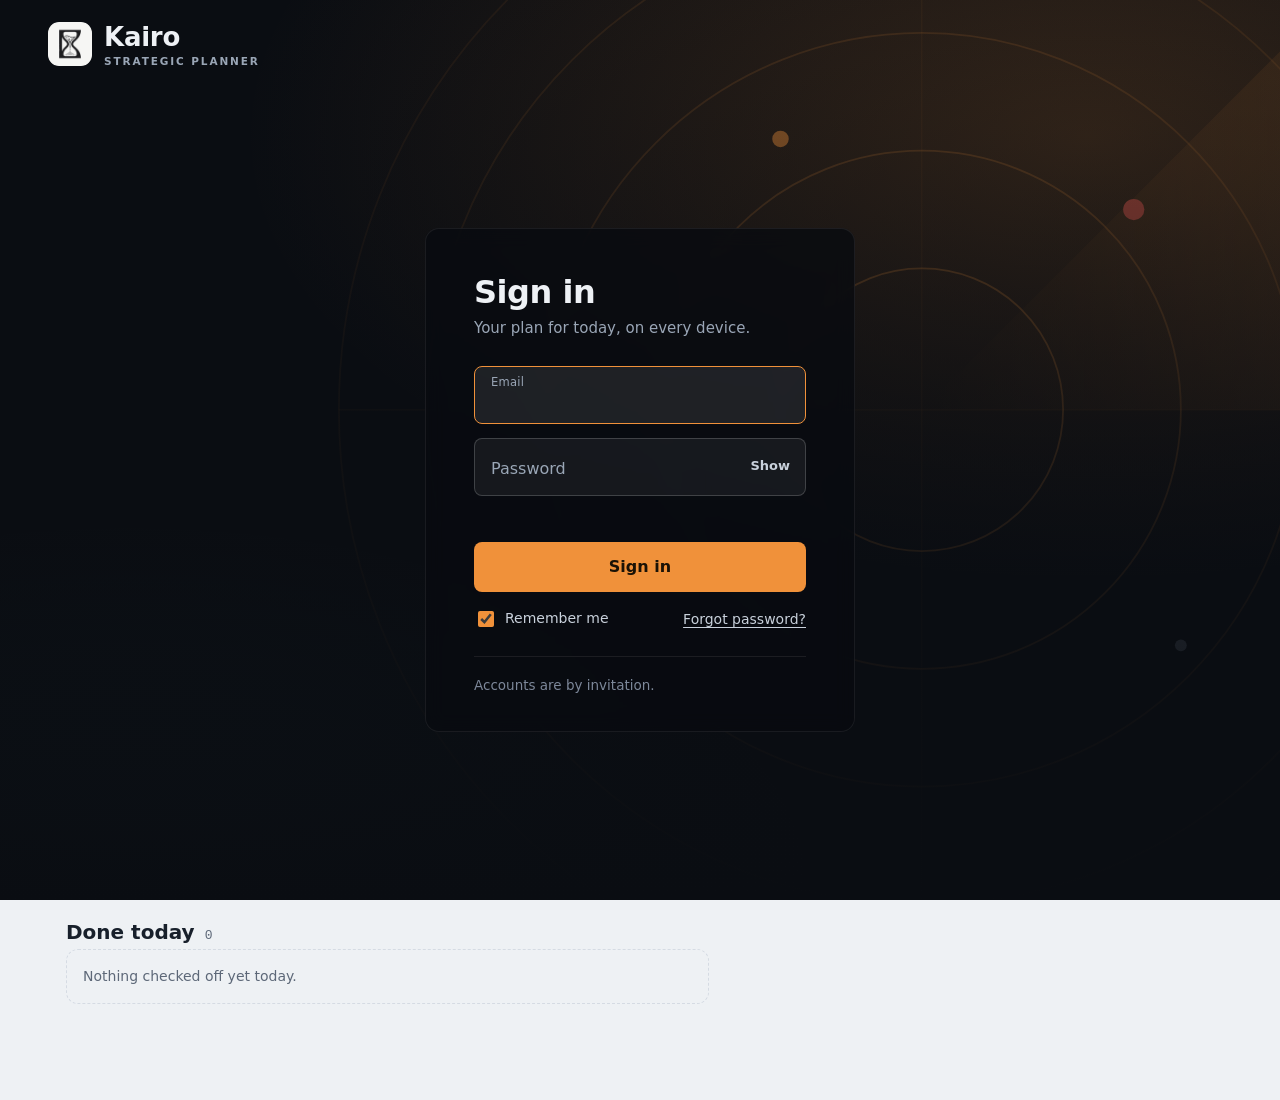
==== index.html @ 1d20dc6e "v0.39: same-day deadline and work time shown as one calendar block with a Due tag Co-Authored-By: Cl" ====
<!doctype html>
<html lang="en"><head><meta charset="utf-8"><meta name="viewport" content="width=device-width,initial-scale=1,viewport-fit=cover"><title>Kairo</title><meta http-equiv="Content-Security-Policy" content="default-src 'self'; script-src 'self' 'unsafe-inline'; style-src 'self' 'unsafe-inline' https://fonts.googleapis.com; font-src https://fonts.gstatic.com; img-src 'self' data: blob:; connect-src 'self' https://yuyvntrzwuyttauunzff.supabase.co wss://yuyvntrzwuyttauunzff.supabase.co; worker-src 'self'; base-uri 'self'; form-action 'self'; object-src 'none'"><meta name="theme-color" content="#d9781e"><link rel="manifest" href="manifest.json"><link rel="apple-touch-icon" href="icon-192.png"><meta name="apple-mobile-web-app-capable" content="yes"><meta name="mobile-web-app-capable" content="yes"><link rel="icon" type="image/png" href="[data-uri]"><style>:root{color-scheme:light}html,body{margin:0}body{font:14px system-ui,sans-serif;background:#f6f7f9}img{max-width:100%}[hidden]{display:none!important}</style></head>
<body>
<link rel="preconnect" href="https://fonts.googleapis.com">
<link rel="stylesheet" href="https://fonts.googleapis.com/css2?family=Bricolage+Grotesque:opsz,wght@12..96,500;12..96,700&family=Instrument+Sans:wght@400;500;600&family=JetBrains+Mono:wght@500&display=swap">
<style>
/* Layout: Eisenhower radar (sticky left on wide screens) + daily work and priority lists */
:root{
  --bg:#eef1f4; --surface:#ffffff; --ink:#18202b; --muted:#5d6878; --line:#d5dbe3;
  --accent:#d9781e; --accent-ink:#ffffff;
  --crit:#c8372d; --high:#d9781e; --mid:#2f7d8c; --low:#8a95a5;
  --q1:rgba(200,55,45,.07); --q2:rgba(47,125,140,.07); --q3:rgba(217,120,30,.07); --q4:rgba(138,149,165,.06);
  --f-display:"Bricolage Grotesque", "Segoe UI", system-ui, sans-serif;
  --f-body:"Instrument Sans", "Segoe UI", system-ui, sans-serif;
  --f-mono:"JetBrains Mono", ui-monospace, Menlo, monospace;
}
@media (prefers-color-scheme: dark){:root:not([data-theme="light"]){
  --bg:#12171e; --surface:#1a212b; --ink:#e7ebf0; --muted:#97a2b2; --line:#2c3644;
  --accent:#f0913a; --accent-ink:#1a1206;
  --crit:#ef5d50; --high:#f0913a; --mid:#4fb0c0; --low:#7d889a;
  --q1:rgba(239,93,80,.09); --q2:rgba(79,176,192,.08); --q3:rgba(240,145,58,.08); --q4:rgba(125,136,154,.06);
  color-scheme:dark}}
:root[data-theme="dark"]{
  --bg:#12171e; --surface:#1a212b; --ink:#e7ebf0; --muted:#97a2b2; --line:#2c3644;
  --accent:#f0913a; --accent-ink:#1a1206;
  --crit:#ef5d50; --high:#f0913a; --mid:#4fb0c0; --low:#7d889a;
  --q1:rgba(239,93,80,.09); --q2:rgba(79,176,192,.08); --q3:rgba(240,145,58,.08); --q4:rgba(125,136,154,.06);
  color-scheme:dark}
*{box-sizing:border-box}
body{background:var(--bg);color:var(--ink);font-family:var(--f-body);font-size:15px;line-height:1.5}
.wrap{max-width:1180px;margin:0 auto;padding-inline:16px;padding-block:20px 64px}
header.top{display:flex;align-items:flex-end;justify-content:space-between;gap:12px;flex-wrap:wrap;margin-bottom:16px}
h1{font-family:var(--f-display);font-weight:700;font-size:clamp(26px,4vw,34px);line-height:1.1;margin:0;letter-spacing:-.01em}
.sub{color:var(--muted);margin:4px 0 0;font-size:14px}
.actions{display:flex;gap:8px;flex-wrap:wrap}
.btn{font:600 14px var(--f-body);border-radius:10px;border:1px solid var(--line);background:var(--surface);color:var(--ink);padding:9px 14px;cursor:pointer}
.btn:hover{border-color:var(--muted)}
.btn.primary{background:var(--accent);color:var(--accent-ink);border-color:var(--accent)}
.btn.sm{padding:5px 10px;font-size:13px;border-radius:8px}
.btn:focus-visible,input:focus-visible,select:focus-visible,textarea:focus-visible,.task:focus-visible,.chip:focus-visible{outline:2px solid var(--accent);outline-offset:2px}
.filters{display:flex;flex-wrap:wrap;gap:8px 16px;align-items:center;margin-bottom:16px}
.chips{display:flex;flex-wrap:wrap;gap:6px}
.chip{font:500 13px var(--f-body);border:1px solid var(--line);background:var(--surface);color:var(--ink);border-radius:999px;padding:5px 12px;cursor:pointer}
.chip[aria-pressed="true"]{background:var(--ink);color:var(--bg);border-color:var(--ink)}
.flabel{font-size:11.5px;text-transform:uppercase;letter-spacing:.08em;color:var(--muted);font-weight:600}
.layout{display:grid;gap:28px}
@media (min-width:960px){.layout{grid-template-columns:minmax(0,1fr) minmax(0,1.05fr);align-items:start}
  .radar-col{position:sticky;top:calc(env(safe-area-inset-top,0px) + 16px)}}
.radar-col,.list-col{min-width:0}
.radar-box{background:var(--surface);border:1px solid var(--line);border-radius:18px;padding:14px}
svg.radar{width:100%;height:auto;display:block;max-width:560px;margin:0 auto}
svg.radar text{font-family:var(--f-body)}
.dot{cursor:pointer}
.dot:hover,.dot.hl{stroke:var(--ink);stroke-width:2.5}
.legend{display:flex;flex-wrap:wrap;gap:6px 14px;font-size:12.5px;color:var(--muted);margin-top:10px;justify-content:center}
.legend i{display:inline-block;width:10px;height:10px;border-radius:50%;margin-right:5px;vertical-align:-1px}
.legend i.sq{border-radius:2px;background:var(--accent)}
.legend i.subk{background:transparent;border:2px dashed var(--muted)}
.stats{display:grid;grid-template-columns:repeat(4,minmax(0,1fr));gap:8px;margin-top:12px}
.stat{border-top:1px solid var(--line);padding-top:8px}
.stat b{display:block;font:500 22px var(--f-mono);font-variant-numeric:tabular-nums}
.stat span{font-size:11.5px;color:var(--muted);text-transform:uppercase;letter-spacing:.06em}
.howto{font-size:13px;color:var(--muted);margin:12px 4px 0;max-width:62ch}
section.group{margin-bottom:28px;scroll-margin-top:16px}
.group h2{font-family:var(--f-display);font-weight:700;font-size:20px;margin:0 0 2px;display:flex;align-items:baseline;gap:10px}
.group h2 .count{font:500 13px var(--f-mono);color:var(--muted)}
.group .hint{color:var(--muted);font-size:13px;margin:0 0 10px}
.list{display:flex;flex-direction:column;gap:8px}
.task{display:grid;grid-template-columns:auto auto minmax(0,1fr) auto;gap:10px 12px;align-items:center;background:var(--surface);border:1px solid var(--line);border-radius:12px;padding:10px 12px;cursor:pointer;scroll-margin:80px}
.task:hover{border-color:var(--muted)}
.task.hl{border-color:var(--accent);box-shadow:0 0 0 2px color-mix(in srgb,var(--accent) 30%,transparent)}
.task.done .t-title{text-decoration:line-through;color:var(--muted)}
.task.subrow{margin-left:28px;border-style:dashed;padding-block:8px}
.project{display:flex;flex-direction:column;gap:6px}
.rank{font:500 12px var(--f-mono);color:var(--muted);width:2.2ch;text-align:right}
.check{appearance:none;width:22px;height:22px;border:2px solid var(--line);border-radius:7px;margin:0;cursor:pointer;display:grid;place-content:center;background:var(--surface)}
.check:checked{background:var(--mid);border-color:var(--mid)}
.check:checked::after{content:"";width:6px;height:11px;border:solid var(--surface);border-width:0 2.5px 2.5px 0;transform:rotate(45deg) translate(-1px,-1px)}
.t-body{min-width:0}
.t-title{font-weight:600;overflow-wrap:anywhere}
.t-meta{display:flex;flex-wrap:wrap;gap:4px 10px;font-size:12.5px;color:var(--muted);margin-top:2px;align-items:center}
.t-meta .over{color:var(--crit);font-weight:600}
.t-meta .soon{color:var(--high);font-weight:600}
.tag{font:600 11.5px var(--f-body);border-radius:5px;padding:0 6px;background:var(--bg);color:var(--ink);border:1px solid var(--line)}
.ex{font:600 10.5px var(--f-body);text-transform:uppercase;letter-spacing:.07em;border:1px dashed var(--muted);border-radius:4px;padding:0 4px;color:var(--muted)}
.prog{font:500 12px var(--f-mono);color:var(--ink)}
.boost{color:var(--high);font-weight:600}
.addsub{border:none;background:none;color:var(--muted);font:600 12.5px var(--f-body);cursor:pointer;padding:2px 0}
.addsub:hover{color:var(--accent)}
.score{font:500 14px var(--f-mono);font-variant-numeric:tabular-nums;min-width:3.4ch;text-align:center;border-radius:8px;padding:4px 6px;color:#fff}
.tier-crit{background:var(--crit)} .tier-high{background:var(--high)} .tier-mid{background:var(--mid)} .tier-low{background:var(--low)}
.empty{border:1px dashed var(--line);border-radius:12px;padding:16px;color:var(--muted);font-size:14px}
.banner{font-size:13px;color:var(--muted);border:1px solid var(--line);border-radius:10px;padding:8px 12px;margin-bottom:14px;background:var(--surface)}
/* daily */
.daily{display:grid;grid-template-columns:auto minmax(0,1fr) auto;gap:10px 12px;align-items:center;background:var(--surface);border:1px solid var(--line);border-radius:12px;padding:10px 12px}
.daily .sq{width:14px;height:14px;border-radius:3px;border:2px solid var(--muted)}
.daily.due .sq{background:var(--accent);border-color:var(--accent)}
.daily.due{border-color:var(--accent)}
.daily .t-title{cursor:pointer}
.daily .due-txt{color:var(--accent);font-weight:600}
.daily-btns{display:flex;gap:6px;align-items:center}
.undo{border:none;background:none;color:var(--muted);font-size:12.5px;cursor:pointer;text-decoration:underline}
/* sheet */
.scrim{position:fixed;inset:0;background:rgba(10,14,20,.45);display:flex;align-items:flex-end;justify-content:center;z-index:20;padding:16px}
@media (min-width:640px){.scrim{align-items:center}}
.sheet{background:var(--surface);border:1px solid var(--line);border-radius:16px;width:100%;max-width:500px;max-height:calc(100% - 8px);overflow:auto;padding:18px 18px calc(18px + env(safe-area-inset-bottom,0px))}
.sheet h3{font-family:var(--f-display);font-size:20px;margin:0 0 12px}
.field{display:flex;flex-direction:column;gap:6px;margin-bottom:14px;min-width:0}
.field>label,.field>.lbl{font-size:12px;text-transform:uppercase;letter-spacing:.07em;color:var(--muted);font-weight:600}
.row2{display:grid;grid-template-columns:1fr 1fr;gap:10px}
@media (max-width:420px){.row2{grid-template-columns:1fr}}
input[type=text],input[type=search],input[type=email],input[type=password],input[type=date],input[type=number],select,textarea{font:15px var(--f-body);color:var(--ink);background:var(--bg);border:1px solid var(--line);border-radius:10px;padding:10px 12px;width:100%;min-width:0}
textarea{min-height:60px;resize:vertical}
.segs{display:flex;gap:6px}
label.seg{flex:1}
label.seg input{position:absolute;opacity:0;pointer-events:none}
label.seg span{display:block;text-align:center;border:1px solid var(--line);border-radius:9px;padding:8px 0;font:500 14px var(--f-mono);cursor:pointer}
label.seg.auto span{font:600 12px var(--f-body);padding:9px 0}
.segs.seg-wrap{flex-wrap:wrap}
.segs.seg-wrap label.seg{flex:1 0 64px}
#effCustomBox[hidden]{display:none!important}
label.seg input:checked+span{background:var(--ink);color:var(--bg);border-color:var(--ink)}
label.seg input:focus-visible+span{outline:2px solid var(--accent);outline-offset:2px}
.scale-hint{display:flex;justify-content:space-between;font-size:11.5px;color:var(--muted)}
.fnote{font-size:12px;color:var(--muted)}
.preview{display:flex;align-items:center;gap:10px;background:var(--bg);border-radius:10px;padding:10px 12px;margin-bottom:14px;font-size:14px}
.sheet-actions{display:flex;gap:8px;justify-content:space-between;flex-wrap:wrap;align-items:center}
.sheet-actions .right{display:flex;gap:8px;margin-left:auto}
.btn.danger{color:var(--crit)}
.confirm-del{font-size:13px;color:var(--crit);display:flex;align-items:center;gap:8px;flex-wrap:wrap}
.auth{position:fixed;inset:0;z-index:40;background:#0a0d12;color:#eef1f5;display:flex;flex-direction:column;overflow-y:auto;font-family:var(--f-body)}
.auth.checking .auth-main{visibility:hidden}
.auth-bg{position:fixed;inset:0;pointer-events:none;overflow:hidden;
  background:radial-gradient(120% 90% at 85% 15%,rgba(240,145,58,.22),transparent 55%),radial-gradient(90% 70% at 10% 100%,rgba(79,176,192,.12),transparent 60%),#0a0d12}
.auth-bg svg{position:absolute;right:-18vmax;top:-14vmax;width:92vmax;height:92vmax;opacity:.55}
.auth-sweep{transform-origin:500px 500px;animation:authSweep 9s linear infinite}
@keyframes authSweep{to{transform:rotate(360deg)}}
.auth-bg::after{content:"";position:absolute;inset:0;background:linear-gradient(180deg,rgba(10,13,18,.15),rgba(10,13,18,.75) 70%,#0a0d12)}
.auth-top{position:relative;display:flex;align-items:center;gap:12px;padding:22px clamp(16px,4vw,48px)}
.auth-top img{width:44px;height:44px;border-radius:11px}
.auth-top b{font:700 26px var(--f-display);letter-spacing:-.01em}
.auth-top small{display:block;font:600 10.5px var(--f-body);letter-spacing:.18em;text-transform:uppercase;color:#9aa6b6;margin-top:2px}
.auth-main{position:relative;flex:1;display:flex;align-items:center;justify-content:center;padding:12px 16px 40px}
.auth-card{width:100%;max-width:430px;background:rgba(8,11,16,.78);backdrop-filter:blur(10px);-webkit-backdrop-filter:blur(10px);border:1px solid rgba(255,255,255,.07);border-radius:14px;padding:44px 48px 36px}
.auth-card h1{font:700 32px var(--f-display);margin:0 0 6px;letter-spacing:-.015em}
.auth-sub{color:#9aa6b6;margin:0 0 26px;font-size:15px}
.float{position:relative;display:block;margin-bottom:14px}
.auth .float input{width:100%;height:58px;padding:24px 16px 8px;font:16px var(--f-body);color:#eef1f5;background:rgba(255,255,255,.06);border:1px solid rgba(255,255,255,.18);border-radius:8px;outline:none;transition:border-color .15s,background .15s}
.auth .float input:focus{border-color:#f0913a;background:rgba(255,255,255,.09)}
.float>span{position:absolute;left:17px;top:19px;font-size:16px;color:#9aa6b6;pointer-events:none;transition:top .15s,font-size .15s}
.float input:focus+span,.float input:not(:placeholder-shown)+span{top:8px;font-size:11.5px;letter-spacing:.02em}
.float.pw input{padding-right:64px}
.peek{position:absolute;right:10px;top:16px;background:none;border:none;color:#c9d1dc;font:600 13px var(--f-body);cursor:pointer;padding:4px 6px;border-radius:6px}
.peek:hover{color:#fff}
.auth-go{width:100%;height:50px;margin-top:6px;border:none;border-radius:8px;background:#f0913a;color:#1a1206;font:700 16px var(--f-body);cursor:pointer;transition:filter .15s,transform .05s}
.auth-go:hover{filter:brightness(1.07)} .auth-go:active{transform:translateY(1px)} .auth-go:disabled{opacity:.6;cursor:progress}
.auth-msg{min-height:20px;margin:2px 0 6px;font-size:14px;color:#ffb27a}
.auth-msg.ok{color:#7fd3df}
.auth-row{display:flex;justify-content:space-between;align-items:center;gap:10px;margin-top:16px;font-size:14px;color:#c9d1dc}
.auth-row label{display:inline-flex;align-items:center;gap:8px;cursor:pointer}
.auth-row input{accent-color:#f0913a;width:16px;height:16px}
.auth-link{background:none;border:none;color:#c9d1dc;font:500 14px var(--f-body);cursor:pointer;padding:0;text-decoration:underline;text-underline-offset:3px}
.auth-link:hover{color:#fff}
.auth-foot{margin:26px 0 0;padding-top:18px;border-top:1px solid rgba(255,255,255,.08);color:#7d889a;font-size:13.5px;display:flex;justify-content:space-between;gap:10px;flex-wrap:wrap}
.auth :focus-visible{outline:2px solid #f0913a;outline-offset:2px}
@media (max-width:520px){.auth-card{background:transparent;border:none;backdrop-filter:none;-webkit-backdrop-filter:none;padding:18px 4px}.auth-main{align-items:flex-start}.auth-card h1{font-size:28px}}
@media (prefers-reduced-motion:reduce){.auth-sweep{animation:none}}
header.top{position:relative}
.acct{position:absolute;top:0;right:0;display:inline-flex;z-index:16}
.sdot{position:absolute;right:-1px;bottom:-1px;width:13px;height:13px;border-radius:50%;background:#8a95a5;border:2px solid var(--bg);pointer-events:none}
.sdot.ok{background:#3b8a4c}.sdot.busy{background:var(--high)}.sdot.err{background:var(--crit)}
.acct-sync{display:flex;align-items:center;gap:8px;padding:6px 10px 8px;font-size:13px;color:var(--muted);border-bottom:1px solid var(--line);margin-bottom:4px}
.acct-sync .sdot{position:static;border:none;width:9px;height:9px;flex:none}
.newwrap{position:relative;display:inline-flex}
.acct-menu.new-menu{min-width:260px;max-width:calc(100vw - 32px)}
.acct-menu.new-menu button{display:flex;flex-direction:column;align-items:flex-start;gap:2px}
.acct-menu.new-menu small{display:block;font-size:12.5px;color:var(--muted);font-weight:400;white-space:normal}
@media (max-width:640px){.acct-menu.new-menu{left:0;right:auto}}
.new-menu b.danger{color:var(--crit)}
.btn .ico{width:16px;height:16px;vertical-align:-3px;margin-right:6px}
#filterBtn[aria-expanded="true"]{background:var(--ink);color:var(--bg);border-color:var(--ink)}
.filters.closed{display:none}
header.top>div:first-of-type{padding-right:56px}
@media (min-width:700px){header.top{padding-right:60px}}
.acct-btn{width:44px;height:44px;padding:0;border-radius:50%;font:700 17px var(--f-display);background:var(--accent);color:var(--accent-ink);border:2px solid var(--surface);box-shadow:0 0 0 2px var(--accent)}
.acct-btn:hover{filter:brightness(1.06);border-color:var(--surface)}
.acct-menu{position:absolute;right:0;top:calc(100% + 6px);min-width:230px;background:var(--surface);border:1px solid var(--line);border-radius:12px;padding:6px;z-index:15;box-shadow:0 10px 28px rgba(0,0,0,.2)}
.acct-email{font-size:12.5px;color:var(--muted);padding:8px 10px 10px;border-bottom:1px solid var(--line);margin-bottom:4px;overflow-wrap:anywhere}
.acct-menu button{display:block;width:100%;text-align:left;border:none;background:none;color:var(--ink);font:500 14px var(--f-body);padding:9px 10px;border-radius:8px;cursor:pointer}
.acct-menu button:hover,.acct-menu button:focus-visible{background:var(--bg)}
.acct-menu .danger{color:var(--crit)}
.chip i.sw,.stag i.sw,.mini i.sw{display:inline-block;width:8px;height:8px;border-radius:2px;margin-right:6px;vertical-align:0}
.stag{display:inline-flex;align-items:center;font:600 12px var(--f-body);color:var(--muted)}
.mini.eve .hours{color:var(--muted)}
.sp-row{display:grid;grid-template-columns:auto minmax(0,1fr) auto auto auto;gap:8px;align-items:center;padding:6px 0;border-top:1px solid var(--line)}
.sp-row input[type=color]{width:34px;height:34px;padding:2px;border:1px solid var(--line);border-radius:8px;background:var(--surface);cursor:pointer}
.sp-row select{width:auto;padding:8px}
.sp-share{grid-column:1/-1;display:flex;flex-direction:column;gap:6px;padding:6px 0 4px 42px}
.sp-mem{display:flex;gap:10px;align-items:center;font-size:14px}
.sp-inv{display:flex;gap:8px}
.sp-inv input{flex:1;padding:8px 10px}
.sp-cust{grid-column:1/-1;display:flex;flex-wrap:wrap;gap:8px 14px;align-items:center;padding:4px 0 2px 42px}
.sp-days{display:flex;flex-wrap:wrap;gap:4px}
.sp-days label{display:inline-flex;align-items:center;gap:4px;font-size:13px;border:1px solid var(--line);border-radius:7px;padding:3px 7px;cursor:pointer}
.sp-days input{accent-color:var(--accent)}
.sp-times{display:flex;gap:6px;align-items:center}
.sp-times input{width:auto;padding:6px 8px}
@media (max-width:480px){.sp-row{grid-template-columns:auto minmax(0,1fr) auto auto}.sp-row select{grid-column:2/5}}
.pay{display:grid;grid-template-columns:minmax(0,1fr) auto auto;gap:10px 12px;align-items:center;background:var(--surface);border:1px solid var(--line);border-radius:12px;padding:10px 12px}
.pay .amt{font:500 14px var(--f-mono);font-variant-numeric:tabular-nums}
.pay.sched{opacity:.7}
.btn.paid{border-color:#3b8a4c;color:#2b6b39}
:root[data-theme="dark"] .btn.paid{color:#7fcf8e}
.tab .ti{display:none}
.hz-row{display:flex;justify-content:space-between;align-items:center;gap:8px;flex-wrap:wrap;margin-bottom:6px}
.seg-ctl{display:inline-flex;background:var(--bg);border:1px solid var(--line);border-radius:10px;padding:3px;gap:2px}
.seg-ctl button{border:none;background:transparent;color:var(--muted);font:600 13px var(--f-body);border-radius:7px;padding:6px 10px;cursor:pointer}
.seg-ctl button[aria-pressed="true"]{background:var(--ink);color:var(--bg)}
.legend i.ring{background:transparent;border:2.5px solid var(--mid)}
.road-box{overflow-x:auto;background:var(--surface);border:1px solid var(--line);border-radius:14px;padding:12px}
.road{min-width:520px}
.road-head,.road-row{display:grid;grid-template-columns:190px minmax(0,1fr);align-items:center}
.road-head{padding-bottom:6px;border-bottom:1px solid var(--line)}
.road-months{display:grid}
.road-months span{font:600 11px var(--f-body);letter-spacing:.06em;text-transform:uppercase;color:var(--muted);border-left:1px solid var(--line);padding-left:6px}
.road-row{min-height:38px;border-bottom:1px solid color-mix(in srgb,var(--line) 55%,transparent)}
.road-row:last-child{border-bottom:none}
.road-lbl{display:flex;align-items:center;gap:7px;min-width:0;padding-right:8px;border:none;background:none;color:var(--ink);font:500 13px var(--f-body);text-align:left;cursor:pointer}
.road-lbl span{overflow:hidden;text-overflow:ellipsis;white-space:nowrap}
.road-lbl i{flex:none;width:8px;height:8px;border-radius:2px}
.road-track{position:relative;height:38px}
.road-today{position:absolute;top:0;bottom:0;width:2px;background:var(--accent)}
.road-bar{position:absolute;top:10px;height:18px;border-radius:6px;display:flex;align-items:center;justify-content:flex-end;padding:0 5px;box-sizing:border-box;font:500 10.5px var(--f-mono);color:#fff;white-space:nowrap;overflow:hidden}
.road-dia{position:absolute;top:13px;width:11px;height:11px;transform:translateX(-50%) rotate(45deg);background:#3b8a4c;border-radius:2px}
.road-empty{color:var(--muted);font-size:13px;padding:12px 0}
.proj-wrap{display:flex;flex-wrap:wrap;gap:24px;align-items:flex-start}
.proj-side{flex:1 1 200px;max-width:240px;display:flex;flex-direction:column;gap:2px}
.proj-main{flex:999 1 520px;min-width:0}
@media (max-width:760px){.proj-side{display:none}}
.ps-space{display:flex;align-items:center;gap:9px;width:100%;border:none;background:none;color:var(--ink);font:600 14px var(--f-body);padding:8px 10px;border-radius:9px;cursor:pointer;text-align:left}
.ps-space[aria-pressed="true"]{background:var(--surface)}
.ps-space i{width:10px;height:10px;border-radius:3px;flex:none}
.ps-space b{margin-left:auto;font:500 12px var(--f-mono);color:var(--muted)}
.ps-proj{display:block;width:100%;border:none;background:none;text-align:left;color:var(--muted);font:14px var(--f-body);padding:4px 10px 4px 29px;border-radius:7px;cursor:pointer;overflow:hidden;text-overflow:ellipsis;white-space:nowrap}
.ps-proj:hover,.ps-space:hover{color:var(--accent)}
.proj-head{display:flex;justify-content:space-between;align-items:flex-end;gap:12px;flex-wrap:wrap;margin-bottom:14px}
.proj-head .ph{font-family:var(--f-display);font-weight:700;font-size:26px;margin:0}
.proj-head .hint{margin:4px 0 0}
.proj-grid{display:grid;grid-template-columns:repeat(auto-fill,minmax(260px,1fr));gap:12px}
.pcard{display:flex;flex-direction:column;gap:11px;text-align:left;background:var(--surface);border:1px solid var(--line);border-radius:14px;padding:15px;color:var(--ink);font:inherit;cursor:pointer}
.pcard:hover{border-color:var(--muted)}
.pcard .top{display:flex;justify-content:space-between;align-items:center;gap:8px}
.pcard .nm{font:700 17px var(--f-display);line-height:1.25;overflow-wrap:anywhere}
.pbar{height:8px;border-radius:99px;background:color-mix(in srgb,var(--line) 70%,transparent);overflow:hidden}
.pbar i{display:block;height:100%;border-radius:99px}
.pcard .meta{display:flex;justify-content:space-between;font-size:12.5px;color:var(--muted)}
.pcard .foot{display:flex;justify-content:space-between;gap:8px;padding-top:10px;border-top:1px solid var(--line);font-size:13px;color:var(--muted)}
.pcard .foot b{color:var(--ink);font-weight:600}
.pcard.done{opacity:.7}
.pill{font:600 12px var(--f-body);padding:3px 9px;border-radius:999px;white-space:nowrap;background:var(--bg);color:var(--muted);border:1px solid var(--line)}
.pill.ok{background:color-mix(in srgb,var(--mid) 16%,transparent);color:var(--mid);border-color:transparent}
.pill.risk{background:color-mix(in srgb,var(--crit) 14%,transparent);color:var(--crit);border-color:transparent}
.pill.now{background:color-mix(in srgb,var(--high) 15%,transparent);color:var(--high);border-color:transparent}
.pd-top{display:flex;flex-direction:column;gap:10px;margin-bottom:16px}
.pd-crumb{display:flex;gap:8px;align-items:center;flex-wrap:wrap;font-size:13.5px;color:var(--muted)}
.pd-title{display:flex;justify-content:space-between;align-items:flex-start;gap:12px;flex-wrap:wrap}
.pd-title h2{margin:0;font:700 30px var(--f-display);letter-spacing:-.015em;line-height:1.15;overflow-wrap:anywhere}
.pd-pills{display:flex;gap:6px;flex-wrap:wrap}
.pd-grid{display:flex;flex-wrap:wrap;gap:18px;align-items:flex-start}
.pd-main{flex:999 1 460px;min-width:0;display:flex;flex-direction:column;gap:8px}
.pd-aside{flex:1 1 240px;max-width:340px;display:flex;flex-direction:column;gap:12px}
.pd-card{background:var(--surface);border:1px solid var(--line);border-radius:14px;padding:14px 16px}
.pd-card h3{margin:0 0 10px;font:700 15px var(--f-display)}
.ptl{display:grid;gap:6px}
.ptl div{display:flex;flex-direction:column;gap:6px;min-width:0}
.ptl i{display:block;height:10px;border-radius:99px}
.ptl span{font-size:12px;color:var(--muted);overflow:hidden;text-overflow:ellipsis;white-space:nowrap}
@media (max-width:640px){
  div.tabs{position:fixed;left:0;right:0;bottom:0;z-index:12;margin:0;background:var(--surface);border-top:1px solid var(--line);border-bottom:none;justify-content:space-around;padding:4px 4px calc(6px + env(safe-area-inset-bottom,0px));gap:0}
  .tabs .tab{flex:1;display:flex;flex-direction:column;align-items:center;gap:3px;font-size:11.5px;padding:7px 0 4px;border-bottom:none;margin:0}
  .tabs .tab .ti{display:block;width:22px;height:22px}
  .tabs .tab[aria-selected="true"]{color:var(--accent)}
  .wrap{padding-bottom:104px}
  .toast{bottom:calc(86px + env(safe-area-inset-bottom,0px))}
  .pd-title h2{font-size:24px}
}
details.more{border:1px solid var(--line);border-radius:12px;margin:4px 0 14px;background:color-mix(in srgb,var(--bg) 60%,transparent)}
details.more>summary{cursor:pointer;list-style:none;padding:11px 14px;font-weight:600;display:flex;gap:10px;align-items:baseline;flex-wrap:wrap}
details.more>summary::-webkit-details-marker{display:none}
details.more>summary::before{content:"";width:8px;height:8px;border-right:2px solid currentColor;border-bottom:2px solid currentColor;transform:rotate(-45deg);margin-right:2px;transition:transform .15s;align-self:center}
details.more[open]>summary::before{transform:rotate(45deg)}
details.more .more-body{padding:4px 14px 2px}
#form.is-project .task-only{display:none!important}
.check-line{display:inline-flex;align-items:center;gap:8px;font-weight:600;cursor:pointer}
.check-line input{accent-color:var(--accent);width:17px;height:17px}
.cf-list{display:flex;flex-direction:column;gap:6px}
.cf-row{display:grid;grid-template-columns:minmax(0,1fr) minmax(0,1.4fr) auto;gap:6px}
.cf-row input{padding:8px 10px}
.files{display:flex;flex-direction:column;gap:4px}
.file{display:grid;grid-template-columns:auto minmax(0,1fr) auto auto;gap:8px;align-items:center;font-size:14px;padding:6px 8px;border:1px solid var(--line);border-radius:9px;background:var(--surface)}
.file .fn{border:none;background:none;color:var(--ink);font:500 14px var(--f-body);text-align:left;cursor:pointer;overflow:hidden;text-overflow:ellipsis;white-space:nowrap;padding:0}
.file .fn:hover{color:var(--accent);text-decoration:underline}
.file .fs{font:500 12px var(--f-mono);color:var(--muted)}
.file .fx{border:none;background:none;color:var(--muted);font-size:17px;line-height:1;cursor:pointer;padding:0 4px}
.file .fx:hover{color:var(--crit)}
.file svg{width:16px;height:16px;color:var(--muted)}
.file.pending{border-style:dashed}
.file-btn{cursor:pointer}
.list-scope{margin:0 0 10px;padding:8px 12px;border-radius:10px;background:var(--surface);border:1px solid var(--line);font-size:12.5px}
.icon-btn .ico{margin-right:6px}
@media (max-width:640px){.hide-sm{display:none}.icon-btn .ico{margin-right:0}}
.search-scrim{align-items:flex-start;padding-top:8vh}
.search-sheet{max-width:640px;padding:14px}
.search-box{display:flex;align-items:center;gap:10px;border-bottom:1px solid var(--line);padding:2px 4px 12px}
.search-box svg{width:20px;height:20px;color:var(--muted);flex:none}
.search-box input{border:none;background:none;font-size:17px;padding:6px 0;flex:1;min-width:0}
.search-box input:focus{outline:none}
.q-done{font-weight:500;font-size:13px;white-space:nowrap}
.q-results{max-height:60vh;overflow:auto;padding-top:6px}
.q-group{font:600 11.5px var(--f-body);letter-spacing:.08em;text-transform:uppercase;color:var(--muted);padding:10px 8px 4px}
.q-item{display:grid;grid-template-columns:auto minmax(0,1fr) auto;gap:10px;align-items:center;width:100%;text-align:left;border:none;background:none;color:var(--ink);padding:9px 8px;border-radius:9px;cursor:pointer;font:inherit}
.q-item:hover,.q-item:focus-visible,.q-item.sel{background:var(--bg)}
.q-item .qt{font-weight:600;overflow:hidden;text-overflow:ellipsis;white-space:nowrap}
.q-item .qm{font-size:12.5px;color:var(--muted);overflow:hidden;text-overflow:ellipsis;white-space:nowrap}
.q-item .sw{width:10px;height:10px;border-radius:3px}
.q-item mark{background:color-mix(in srgb,var(--accent) 30%,transparent);color:inherit;border-radius:3px;padding:0 1px}
.q-item.done .qt{text-decoration:line-through;color:var(--muted)}
.q-empty{color:var(--muted);padding:18px 8px;font-size:14px}
.shared-badge{display:inline-flex;align-items:center;gap:4px;margin-left:8px;padding:1px 7px 1px 5px;border-radius:999px;background:color-mix(in srgb,var(--mid) 15%,transparent);color:var(--mid);font:600 11.5px var(--f-body);vertical-align:2px;white-space:nowrap}
.shared-badge svg{width:14px;height:14px}
.chip .shared-badge,.ps-space .shared-badge{margin-left:6px;padding:0;background:none}
.cal-quick{background:var(--surface);border:1px solid var(--line);border-radius:16px;padding:14px;margin-bottom:18px}
.cal-input{display:flex;gap:8px;align-items:center}
.cal-input input{flex:1;min-width:0;font-size:16px}
.cal-input select{width:auto;padding:10px 6px}
.mic-btn{width:44px;height:44px;padding:0;display:grid;place-items:center}
.mic-btn svg{width:20px;height:20px}
.mic-btn.on{background:var(--crit);border-color:var(--crit);color:#fff;animation:micPulse 1.2s ease-in-out infinite}
@keyframes micPulse{50%{box-shadow:0 0 0 6px color-mix(in srgb,var(--crit) 25%,transparent)}}
@media (prefers-reduced-motion:reduce){.mic-btn.on{animation:none}}
.cal-preview{display:flex;flex-wrap:wrap;gap:6px 12px;align-items:center;margin-top:10px;padding:10px 12px;border-radius:10px;background:var(--bg);font-size:14px}
.cal-preview b{font-weight:700}
.cal-preview .pv-when{font-family:var(--f-mono);font-size:13px}
.cal-hint-row{margin-top:8px}
.cal-head{display:flex;align-items:center;gap:12px;flex-wrap:wrap;margin-bottom:12px}
.cal-head h2{margin:0;font:700 20px var(--f-display);flex:1}
.cal-nav,.cal-tools{display:flex;gap:6px;align-items:center;flex-wrap:wrap}
.cal-week{display:grid;grid-template-columns:repeat(7,minmax(0,1fr));gap:8px}
@media (max-width:900px){.cal-week{grid-template-columns:1fr}.cal-day.past{display:none}}
@media (max-width:640px){.cal-input{flex-wrap:wrap}.cal-input input{flex:1 0 100%}.cal-input #calAdd{flex:1}}
.cal-day{background:var(--surface);border:1px solid var(--line);border-radius:12px;padding:10px;min-height:150px;display:flex;flex-direction:column;gap:6px}
@media (max-width:900px){.cal-day{min-height:0}}
.cal-day.today{border:2px solid var(--accent)}
.cal-day.past{opacity:.65}
.cal-day h3{margin:0 0 2px;font:600 12px var(--f-body);text-transform:uppercase;letter-spacing:.07em;color:var(--muted);display:flex;justify-content:space-between}
.cal-day h3 b{font:700 18px var(--f-display);color:var(--ink);letter-spacing:0}
.cal-item{display:flex;flex-direction:column;gap:1px;text-align:left;width:100%;border:none;border-left:3px solid var(--mid);background:var(--bg);color:var(--ink);border-radius:7px;padding:6px 8px;cursor:pointer;font:inherit}
.cal-item:hover{filter:brightness(.97)}
.cal-item .ct{font:500 11.5px var(--f-mono);color:var(--muted)}
.cal-item .cn{font-weight:600;font-size:13.5px;overflow-wrap:anywhere}
.cal-item .cr{font-size:11.5px;color:var(--muted)}
.cal-item.task{border-left-style:dashed;background:transparent;border:1px dashed var(--line);border-left:3px dashed var(--high)}
.cal-item.ah{border-left-color:#6a55c9}
.cal-empty{color:var(--muted);font-size:12.5px}
.help-q{display:inline-grid;place-items:center;width:18px;height:18px;margin-left:6px;padding:0;border-radius:50%;border:1px solid var(--line);background:var(--surface);color:var(--muted);font:600 11px var(--f-body);cursor:pointer;vertical-align:1px;flex:none}
.help-q:hover{color:var(--accent);border-color:var(--accent)}
.help-sheet{max-width:720px;min-height:min(560px,90vh);display:flex;flex-direction:column}
.h-head{display:flex;align-items:center;gap:8px;margin-bottom:12px}
.h-head h3{flex:1;margin:0;font-family:var(--f-display);font-size:20px;min-width:0}
.h-lang{display:inline-flex;border:1px solid var(--line);border-radius:8px;overflow:hidden}
.h-lang button{border:0;background:none;color:var(--muted);font:600 12px var(--f-body);padding:5px 9px;cursor:pointer}
.h-lang button[aria-pressed="true"]{background:var(--accent);color:var(--accent-ink)}
#hSearch{width:100%;margin-bottom:14px}
@media (max-width:520px){.help-sheet.reading #hTitle{display:none}.help-sheet.reading .h-head{justify-content:space-between}}
.h-group{font:600 12px var(--f-body);text-transform:uppercase;letter-spacing:.05em;color:var(--muted);margin:16px 0 6px}
.h-group:first-child{margin-top:0}
.h-grid{display:grid;grid-template-columns:repeat(auto-fill,minmax(250px,1fr));gap:8px}
.h-item{display:block;width:100%;text-align:left;border:1px solid var(--line);background:var(--surface);color:var(--ink);border-radius:10px;padding:10px 12px;cursor:pointer;font:inherit}
.h-item:hover,.h-item:focus-visible{border-color:var(--accent)}
.h-item b{display:block;font-weight:600;font-size:14.5px}
.h-item span{display:block;color:var(--muted);font-size:13px;line-height:1.35;margin-top:2px}
.h-empty{color:var(--muted);padding:18px 2px}
#hArt{font-size:15px;line-height:1.6}
#hArt h4{font-family:var(--f-display);font-size:22px;margin:0 0 10px;line-height:1.2}
#hArt ol,#hArt ul{padding-left:22px;margin:8px 0 12px}
#hArt li{margin:4px 0}
#hArt p{margin:8px 0}
#hArt a{color:var(--accent);cursor:pointer;text-decoration:underline;text-underline-offset:2px}
#hArt .tip{background:color-mix(in srgb,var(--mid) 10%,transparent);border-left:3px solid var(--mid);border-radius:6px;padding:9px 12px;margin:12px 0;font-size:14px}
#hArt kbd{font:500 12px var(--f-mono);border:1px solid var(--line);border-bottom-width:2px;border-radius:5px;padding:1px 5px;background:var(--bg)}
.h-related{margin-top:18px;padding-top:12px;border-top:1px solid var(--line)}
.h-related .h-group{margin-top:0}
.h-related a{display:inline-block;margin:0 14px 6px 0}
.h-foot{margin-top:auto;padding-top:14px;border-top:1px solid var(--line);display:flex;align-items:center;gap:10px;flex-wrap:wrap;color:var(--muted);font-size:13px}
#hList{margin-bottom:14px}
.scope-btn{display:inline-flex;align-items:center;gap:7px;max-width:190px}
.scope-btn span{overflow:hidden;text-overflow:ellipsis;white-space:nowrap}
.scope-btn .sw{width:10px;height:10px;border-radius:3px;flex:none}
.scope-btn .ico{width:15px;height:15px;flex:none;opacity:.7}
.scope-btn.on{border-color:var(--scope);box-shadow:inset 0 0 0 1px var(--scope)}
.scope-menu{right:auto;left:0;min-width:270px}
.scope-menu b{display:flex;align-items:center;gap:8px}
.scope-menu .sw{width:10px;height:10px;border-radius:3px;display:inline-block}
.scope-menu button[aria-checked="true"]{background:color-mix(in srgb,var(--accent) 12%,transparent)}
body.in-scope::before{content:"";position:fixed;inset:0 0 auto 0;height:4px;background:var(--scope);z-index:25}
@media (max-width:640px){.scope-btn{max-width:118px;padding-inline:10px}.scope-btn:not(.on) span{display:none}}
.sp-link select{width:auto;padding:6px 8px}
.rep-row{display:flex;gap:8px;align-items:center;flex-wrap:wrap}
.rep-row select{width:auto}
.rep-row input{width:90px}
.cal-item.draggable{touch-action:pan-y;-webkit-user-select:none;user-select:none;-webkit-touch-callout:none}
.cal-item.dragging{opacity:.35}
.cal-ghost{position:fixed;left:0;top:0;z-index:40;pointer-events:none;box-shadow:0 10px 26px rgba(0,0,0,.28);opacity:.95;background:var(--surface)!important}
body.cal-dragging{cursor:grabbing;-webkit-user-select:none;user-select:none}
.cal-day.drop{outline:2px dashed var(--accent);outline-offset:-2px;background:color-mix(in srgb,var(--accent) 8%,var(--surface))}
.cal-dnd{margin:10px 2px 0}
.toast-undo{margin-left:12px;border:none;background:none;color:var(--accent);font:700 14px var(--f-body);cursor:pointer;padding:0}
.cal-item.due{background:var(--surface);border:1px solid color-mix(in srgb,var(--crit) 40%,var(--line));border-left:3px solid var(--crit);border-radius:7px}
.cal-item.due .ct{color:var(--crit);font-weight:600;display:flex;align-items:center;gap:4px}
.cal-item.task{text-align:left;align-items:stretch}
.cal-item.task .ct,.cal-item.task .cn{text-align:left;justify-content:flex-start}
.cal-item .ct svg{width:12px;height:12px;flex:none}
.cal-item.work{border:none;border-left:4px solid var(--wc);background:color-mix(in srgb,var(--wc) 13%,var(--surface))}
.cal-item.work.auto{border-left-style:dotted;background:repeating-linear-gradient(135deg,color-mix(in srgb,var(--wc) 9%,var(--surface)) 0 7px,color-mix(in srgb,var(--wc) 15%,var(--surface)) 7px 14px)}
.cal-item.work.mine{background:color-mix(in srgb,var(--wc) 24%,var(--surface))}
.cal-item.work .ct{display:flex;align-items:center;gap:4px;color:color-mix(in srgb,var(--wc) 70%,var(--ink))}
.cal-legend{display:flex;flex-wrap:wrap;gap:6px 16px;margin:12px 2px 0;font-size:12.5px;color:var(--muted)}
.cal-legend span{display:inline-flex;align-items:center;gap:6px}
.lg{display:inline-block;width:18px;height:12px;border-radius:3px}
.lg.work{border-left:3px dotted var(--mid);background:repeating-linear-gradient(135deg,color-mix(in srgb,var(--mid) 9%,var(--surface)) 0 4px,color-mix(in srgb,var(--mid) 18%,var(--surface)) 4px 8px)}
.lg.mine{border-left:3px solid var(--mid);background:color-mix(in srgb,var(--mid) 26%,var(--surface))}
.lg.due{border:1px solid var(--crit);border-left-width:3px;background:var(--surface)}
.lg.ev{border:1px solid var(--line);border-left:3px solid var(--mid);background:var(--bg)}
.wt-row{display:flex;gap:6px;align-items:center;flex-wrap:wrap;margin-bottom:6px}
.wt-row input[type=date]{width:auto}
.wt-row input[type=time]{width:auto;font:15px var(--f-body);color:var(--ink);background:var(--bg);border:1px solid var(--line);border-radius:10px;padding:9px 10px}
.wt-row input[type=number]{width:80px}
#wtAdd{align-self:flex-start;margin-top:2px}
.cal-item.work.has-due{box-shadow:inset 0 0 0 1px color-mix(in srgb,var(--crit) 55%,transparent)}
.cal-row{display:flex;align-items:center;justify-content:space-between;gap:8px}
.cal-due-tag{display:inline-flex;align-items:center;gap:3px;font:600 11.5px var(--f-mono);color:var(--crit);background:var(--surface);border:1px solid color-mix(in srgb,var(--crit) 50%,transparent);border-radius:999px;padding:1px 7px;white-space:nowrap}
.cal-due-tag svg{width:11px;height:11px}
.toast{position:fixed;left:50%;bottom:calc(20px + env(safe-area-inset-bottom,0px));transform:translateX(-50%);background:var(--ink);color:var(--bg);padding:8px 14px;border-radius:10px;font-size:14px;z-index:30}
.tabs{display:flex;gap:4px;border-bottom:1px solid var(--line);margin-bottom:18px}
.tab{border:none;background:none;font:600 15px var(--f-body);color:var(--muted);padding:10px 14px;border-bottom:2px solid transparent;margin-bottom:-1px;cursor:pointer}
.tab[aria-selected="true"]{color:var(--ink);border-bottom-color:var(--accent)}
.tab:focus-visible{outline:2px solid var(--accent);outline-offset:-2px}
.today-grid{display:grid;gap:28px}
@media (min-width:960px){.today-grid{grid-template-columns:minmax(0,1.35fr) minmax(0,1fr);align-items:start}}
.today-grid>div{min-width:0}
.plan-card{background:var(--surface);border:1px solid var(--line);border-radius:14px;padding:14px 16px;margin-bottom:14px}
.plan-head{display:flex;justify-content:space-between;align-items:baseline;gap:12px;flex-wrap:wrap;margin-bottom:8px}
.plan-head b{font:500 22px var(--f-mono);font-variant-numeric:tabular-nums}
.plan-head span{font-size:13px;color:var(--muted)}
.cap{height:10px;border-radius:99px;background:var(--line);overflow:hidden}
.cap>i{display:block;height:100%;background:var(--mid);border-radius:99px}
.cap.over>i{background:var(--crit)}
.setting{display:flex;align-items:center;gap:8px;font-size:13px;color:var(--muted);margin-top:10px;flex-wrap:wrap}
.setting input{width:76px;padding:6px 10px}
.why{font-weight:600}
.why.risk{color:var(--crit)} .why.start{color:var(--high)} .why.pull{color:var(--mid)} .why.due{color:var(--crit)}
.hours{font:500 12.5px var(--f-mono);color:var(--ink)}
.startby{color:var(--high);font-weight:600}
.readyby{color:var(--ink);font-weight:600}
.duedate{color:var(--muted)}
.agenda{display:flex;flex-direction:column;gap:14px}
.day h3{font:600 12px var(--f-body);text-transform:uppercase;letter-spacing:.08em;color:var(--muted);margin:0 0 4px;display:flex;justify-content:space-between;gap:8px}
.day h3 span{font-family:var(--f-mono);letter-spacing:0}
.mini{display:flex;justify-content:space-between;gap:10px;padding:7px 0;border-top:1px solid var(--line);font-size:14px;cursor:pointer}
.mini:hover .mtitle{color:var(--accent)}
.mini .mtitle{min-width:0;overflow-wrap:anywhere}
.mini .hours{flex:none}
.mini.empty-day{color:var(--muted);cursor:default;font-size:13px}
.banner.emerg{border-color:var(--crit);color:var(--crit);font-weight:600}
.why.steady{color:var(--mid)}
.btn.danger:hover{border-color:var(--crit)}
.people-pick{position:relative}
.picked{display:flex;flex-wrap:wrap;gap:6px}
.pchip{display:inline-flex;align-items:center;gap:6px;border:1px solid var(--line);border-radius:999px;padding:2px 4px 2px 2px;font-size:13px;background:var(--bg)}
.pchip img{width:20px;height:20px;border-radius:50%}
.pchip button{border:none;background:none;color:var(--muted);cursor:pointer;font-size:15px;line-height:1;padding:0 4px}
.menu{position:absolute;left:0;right:0;top:100%;margin-top:4px;background:var(--surface);border:1px solid var(--line);border-radius:10px;z-index:5;max-height:220px;overflow:auto}
.menu button{display:flex;align-items:center;gap:8px;width:100%;text-align:left;border:none;background:none;color:var(--ink);font:14px var(--f-body);padding:8px 10px;cursor:pointer}
.menu button:hover,.menu button:focus-visible{background:var(--bg)}
.menu img{width:22px;height:22px;border-radius:50%}
.who{display:inline-flex;align-items:center;gap:4px}
.who img{width:16px;height:16px;border-radius:50%}
.rep-stats{display:grid;grid-template-columns:repeat(4,minmax(0,1fr));gap:10px;margin-bottom:22px}
@media (max-width:560px){.rep-stats{grid-template-columns:repeat(2,minmax(0,1fr))}}
.rep-stats .stat b{font-size:24px}
.bars{display:flex;flex-direction:column;gap:8px;margin-bottom:24px}
.bar{display:grid;grid-template-columns:minmax(0,9rem) minmax(0,1fr) auto;gap:10px;align-items:center;font-size:14px}
.bar .bn{overflow:hidden;text-overflow:ellipsis;white-space:nowrap}
.bar .bt{height:12px;background:var(--line);border-radius:99px;overflow:hidden}
.bar .bt i{display:block;height:100%;background:var(--mid);border-radius:99px}
.bar .bv{font:500 13px var(--f-mono);font-variant-numeric:tabular-nums}
.tablewrap{overflow-x:auto;border:1px solid var(--line);border-radius:12px;background:var(--surface)}
table.rep{border-collapse:collapse;width:100%;min-width:760px;font-size:13.5px}
table.rep th{text-align:left;font-size:11.5px;text-transform:uppercase;letter-spacing:.07em;color:var(--muted);font-weight:600;padding:10px 12px;border-bottom:1px solid var(--line);white-space:nowrap}
table.rep td{padding:10px 12px;border-bottom:1px solid var(--line);vertical-align:top}
table.rep tr:last-child td{border-bottom:none}
table.rep td.num{font-family:var(--f-mono);font-variant-numeric:tabular-nums;white-space:nowrap}
table.rep td.cm{max-width:28rem;white-space:pre-wrap;overflow-wrap:anywhere}
table.rep tr.clickable{cursor:pointer}
table.rep tr.clickable:hover td{background:var(--bg)}
.late{color:var(--crit);font-weight:600}
.ontime{color:var(--mid);font-weight:600}
.rep-tools{display:flex;flex-wrap:wrap;gap:8px 16px;align-items:center;margin-bottom:18px}
.rep-tools input[type=date]{width:auto;padding:6px 10px}
.cl-row{display:grid;grid-template-columns:minmax(0,1fr) auto auto;gap:8px;align-items:center;padding:6px 0;border-top:1px solid var(--line)}
.cl-row .n{font:500 12px var(--f-mono);color:var(--muted)}
.closing-task{font-weight:600;margin:-6px 0 14px;overflow-wrap:anywhere}
.checks{display:flex;flex-wrap:wrap;gap:6px 16px;font-size:14px}
.checks label{display:inline-flex;align-items:center;gap:6px;cursor:pointer}
.checks input{accent-color:var(--accent);width:16px;height:16px}
.now-card{background:var(--surface);border:2px solid var(--accent);border-radius:14px;padding:14px 16px;margin-bottom:14px}
.now-head{display:flex;justify-content:space-between;align-items:baseline;gap:10px;flex-wrap:wrap;margin-bottom:8px}
.now-head b{font:500 15px var(--f-mono);font-variant-numeric:tabular-nums}
.now-title{font-family:var(--f-display);font-weight:700;font-size:20px;line-height:1.25;overflow-wrap:anywhere}
.now-why{font-size:13.5px;color:var(--muted);margin-top:4px}
.now-acts{display:flex;gap:8px;flex-wrap:wrap;margin-top:10px}
.hours-row{display:flex;align-items:center;gap:8px;flex-wrap:wrap;font-size:13px;color:var(--muted);margin-top:10px}
.hours-row input[type=time]{width:auto;padding:6px 8px;font-size:14px}
.linkbtn{border:none;background:none;color:var(--accent);font:600 13px var(--f-body);cursor:pointer;padding:0;text-decoration:underline}
.lhf{color:var(--mid);font-weight:600}
.doit{border:1px solid var(--line);background:var(--surface);color:var(--ink);font:600 12.5px var(--f-body);border-radius:7px;padding:2px 8px;cursor:pointer}
.doit:hover{border-color:var(--accent);color:var(--accent)}
.filebar{display:flex;align-items:center;justify-content:space-between;gap:10px;flex-wrap:wrap}
.filebar.warn{border-color:var(--accent);color:var(--ink)}
.brand{display:flex;align-items:center;gap:12px}
.brand img{width:44px;height:44px;border-radius:11px;flex:none}
.brand span{display:flex;flex-direction:column;line-height:1}
.brand small{font:600 11px var(--f-body);letter-spacing:.16em;text-transform:uppercase;color:var(--muted);margin-top:6px}
.det-head{display:flex;align-items:flex-start;gap:12px;margin-bottom:6px}
.det-head .score{font-size:16px;padding:6px 8px}
.det-title{font-family:var(--f-display);font-weight:700;font-size:21px;line-height:1.25;overflow-wrap:anywhere}
.det-sub{font-size:13px;color:var(--muted);margin-top:2px;overflow-wrap:anywhere}
.det-tags{display:flex;flex-wrap:wrap;gap:6px;margin:10px 0 14px}
.det-tags span{font:600 12px var(--f-body);border:1px solid var(--line);border-radius:999px;padding:2px 10px;background:var(--bg)}
.det-tags .t-crit{border-color:var(--crit);color:var(--crit)} .det-tags .t-high{border-color:var(--high);color:var(--high)}
.det-grid{display:grid;grid-template-columns:repeat(2,minmax(0,1fr));gap:12px 16px;margin-bottom:14px}
.det-grid div{min-width:0}
.det-grid dt{font-size:11.5px;text-transform:uppercase;letter-spacing:.07em;color:var(--muted);font-weight:600}
.det-grid dd{margin:2px 0 0;font-size:14.5px;overflow-wrap:anywhere}
.det-sec{border-top:1px solid var(--line);padding-top:12px;margin-bottom:14px}
.det-sec h4{margin:0 0 8px;font-size:11.5px;text-transform:uppercase;letter-spacing:.07em;color:var(--muted)}
.det-notes{white-space:pre-wrap;font-size:14px;overflow-wrap:anywhere}
.progress-ctl{display:flex;align-items:center;gap:12px}
.progress-ctl input{flex:1;accent-color:var(--accent);padding:0;border:none;background:none}
.det-sub-row{display:flex;justify-content:space-between;gap:10px;padding:6px 0;font-size:14px;cursor:pointer}
.det-sub-row:hover span:first-child{color:var(--accent)}
.det-sub-row.done span:first-child{text-decoration:line-through;color:var(--muted)}
@media (prefers-reduced-motion:reduce){*{transition:none!important;scroll-behavior:auto!important}}
</style>

<div class="wrap">
  <header class="top">
    <span class="acct" id="acctWrap">
        <button class="btn acct-btn" id="acctBtn" type="button" aria-haspopup="menu" aria-expanded="false" aria-label="Account, settings and sync">?</button>
        <i class="sdot" id="syncDot" aria-hidden="true"></i>
        <div class="acct-menu" id="acctMenu" role="menu" hidden>
          <div class="acct-email" id="acctEmail"></div>
          <div class="acct-sync"><i class="sdot" id="syncDot2"></i><span id="acctSyncTxt"></span></div>
          <button type="button" role="menuitem" id="syncBtn">Sync now</button>
          <button type="button" role="menuitem" id="settingsBtn">Settings</button>
          <button type="button" role="menuitem" id="helpBtn">Help &amp; how-tos</button>
          <button type="button" role="menuitem" id="importAppBtn">Import from another app</button>
          <button type="button" role="menuitem" id="feedbackBtn">Send feedback</button>
          <button type="button" role="menuitem" id="acctPass">Change password</button>
          <button type="button" role="menuitem" class="danger" id="acctOut">Sign out</button>
        </div>
      </span>
    <div>
      <h1 class="brand"><img src="[data-uri]" alt="" width="40" height="40"><span>Kairo<small>Strategic planner</small></span></h1>
      <p class="sub"><span id="today"></span> · <span id="appVersion"></span></p>
    </div>
    <div class="actions">
      <span class="newwrap" id="scopeWrap">
        <button class="btn scope-btn" id="scopeBtn" type="button" aria-haspopup="menu" aria-expanded="false" title="Choose which space you’re in"><i class="sw" id="scopeSw"></i><span id="scopeTxt">All spaces</span><svg class="ico" viewBox="0 0 24 24" fill="none" stroke="currentColor" stroke-width="2.2" stroke-linecap="round" stroke-linejoin="round" aria-hidden="true"><path d="M6 9l6 6 6-6"/></svg></button>
        <div class="acct-menu new-menu scope-menu" id="scopeMenu" role="menu" hidden></div>
      </span>
      <button class="btn icon-btn" id="searchBtn" type="button" aria-label="Search tasks and projects" title="Search ( / )"><svg class="ico" viewBox="0 0 24 24" fill="none" stroke="currentColor" stroke-width="2" stroke-linecap="round" aria-hidden="true"><circle cx="11" cy="11" r="7"/><path d="M20 20l-3.5-3.5"/></svg><span class="hide-sm">Search</span></button>
      <button class="btn" id="filterBtn" type="button" aria-expanded="false" aria-controls="filterBar"><svg class="ico" viewBox="0 0 24 24" fill="none" stroke="currentColor" stroke-width="2" stroke-linecap="round" aria-hidden="true"><path d="M4 6h16M7 12h10M10 18h4"/></svg><span id="filterTxt">Filter</span></button>
      <span class="newwrap" id="newWrap">
        <button class="btn primary" id="newBtn" type="button" aria-haspopup="menu" aria-expanded="false">+ New</button>
        <div class="acct-menu new-menu" id="newMenu" role="menu" hidden>
          <button type="button" role="menuitem" id="addBtn"><b>Task</b><small>One thing to get done</small></button>
          <button type="button" role="menuitem" id="addProjMenu"><b>Project</b><small>A goal with its own tasks and deadline</small></button>
          <button type="button" role="menuitem" id="addEventMenu"><b>Event</b><small>Say or type it: “meeting tomorrow at 8, remind me 30 min before”</small></button>
          <button type="button" role="menuitem" id="addEmailMenu"><b>From an email</b><small>Paste an email, it becomes a task</small></button>
          <button type="button" role="menuitem" id="addDailyBtn"><b>Recurring</b><small>Checks, monthly work, bills</small></button>
          <button type="button" role="menuitem" id="addEmergBtn"><b class="danger">Emergency</b><small>Drop everything, it goes first today</small></button>
        </div>
      </span>
    </div>
  </header>

  <div class="banner" id="banner" hidden></div>
  <div class="banner filebar" id="fileBar" hidden>
    <span id="fileStatus"></span>
    <span class="actions">
      <button class="btn sm primary" type="button" id="fileReconnect" hidden>Reconnect data file</button>
      <button class="btn sm" type="button" id="fileOpen">Open data file</button>
      <button class="btn sm" type="button" id="fileCreate">Create data file</button>
    </span>
  </div>

  <div class="filters" id="filterBar">
    <span class="flabel">Show</span>
    <div class="chips" id="viewChips">
      <button class="chip" type="button" data-view="all">All</button>
      <button class="chip" type="button" data-view="projects">Projects</button>
      <button class="chip" type="button" data-view="subtasks">Subtasks</button>
    </div>
    <span class="flabel" id="spaceLabel">Space</span>
    <div class="chips" id="spaceChips"></div>
    <span class="flabel" id="clientLabel">Client</span>
    <div class="chips" id="clientChips"></div>
    <span class="flabel" id="peopleLabel" hidden>People</span>
    <div class="chips" id="peopleChips" hidden></div>
  </div>

  <div class="tabs" role="tablist">
    <button class="tab" role="tab" id="tabToday" type="button" data-tab="today"><svg class="ti" viewBox="0 0 24 24" fill="none" stroke="currentColor" stroke-width="2" stroke-linecap="round" aria-hidden="true"><circle cx="12" cy="12" r="9"/><path d="M12 7v5l3 2"/></svg><span>Today</span></button>
    <button class="tab" role="tab" id="tabRadar" type="button" data-tab="radar"><svg class="ti" viewBox="0 0 24 24" fill="none" stroke="currentColor" stroke-width="2" stroke-linecap="round" aria-hidden="true"><circle cx="12" cy="12" r="9"/><circle cx="12" cy="12" r="4"/><path d="M12 12l6-6"/></svg><span>Radar</span></button>
    <button class="tab" role="tab" id="tabProjects" type="button" data-tab="projects"><svg class="ti" viewBox="0 0 24 24" fill="none" stroke="currentColor" stroke-width="2" stroke-linejoin="round" aria-hidden="true"><path d="M3 7h7l2 2h9v10H3z"/></svg><span>Projects</span></button>
    <button class="tab" role="tab" id="tabCal" type="button" data-tab="calendar"><svg class="ti" viewBox="0 0 24 24" fill="none" stroke="currentColor" stroke-width="2" stroke-linecap="round" stroke-linejoin="round" aria-hidden="true"><rect x="3.5" y="5" width="17" height="15" rx="2"/><path d="M3.5 10h17M8 3v4M16 3v4"/></svg><span>Calendar</span></button>
    <button class="tab" role="tab" id="tabReports" type="button" data-tab="reports"><svg class="ti" viewBox="0 0 24 24" fill="none" stroke="currentColor" stroke-width="2" stroke-linecap="round" aria-hidden="true"><path d="M5 20V10M12 20V4M19 20v-7"/></svg><span>Reports</span></button>
  </div>

  <div id="viewToday">
    <div class="today-grid">
      <div>
        <div class="now-card" id="nowCard">
          <div class="now-head"><span class="flabel">Right now</span><b id="timeLeft"></b></div>
          <div id="nextUp"></div>
        </div>
        <div class="plan-card">
          <div class="plan-head"><div><b id="capUsed">0h</b> <span id="capOf">of 5h focus time planned</span></div><span id="planDay"></span></div>
          <div class="cap" id="capBar"><i id="capFill" style="width:0"></i></div>
          <div class="hours-row"><span>Today’s hours</span><input type="time" id="tStart" aria-label="Today start time"><span>to</span><input type="time" id="tEnd" aria-label="Today end time"><button class="linkbtn" type="button" id="tReset" hidden>Use usual hours</button></div>
          <div class="setting"><label for="focusHours">Focus hours per workday</label><input type="number" id="focusHours" min="1" max="12" step="0.5" value="5"><span>Time left after routine checks and interruptions.</span></div>
          <div class="setting"><label for="busyToday">Meetings today (hours)</label><input type="number" id="busyToday" min="0" max="12" step="0.5" value="0"><span id="busyNote">Other meetings, taken out of today’s focus time. Events in your Kairo calendar are counted automatically.</span></div>
        </div>
        <div class="banner emerg" id="emergBanner" hidden></div>
        <section class="group">
          <h2 id="planTitle">Today’s plan <span class="count" id="cPlan"></span></h2>
          <p class="hint">Work the planner says must start today to make every deadline, then the highest priority items that still fit.</p>
          <div class="list" id="lPlan"></div>
        </section>
        <section class="group">
          <h2>Low-hanging fruit <span class="count" id="cLow"></span></h2>
          <p class="hint">Short tasks that are still worth doing, best value per hour first. Good for gaps between bigger work.</p>
          <div class="list" id="lLow"></div>
        </section>
        <section class="group">
          <h2>Done today <span class="count" id="cDoneToday"></span></h2>
          <div class="list" id="lDoneToday"></div>
        </section>
      </div>
      <div>
        <section class="group" id="ahGroup" hidden>
          <h2>After-hours jobs <span class="count" id="cAH"></span></h2>
          <p class="hint">Work scheduled outside your hours. It doesn’t use focus time and stays off the radar.</p>
          <div class="list" id="lAH"></div>
        </section>
        <section class="group" id="payGroup" hidden>
          <h2>Payments due <span class="count" id="cPay"></span></h2>
          <p class="hint" id="payHint"></p>
          <div class="list" id="lPay"></div>
        </section>
        <section class="group">
          <h2>Routine checks <span class="count" id="cDaily2"></span></h2>
          <p class="hint" id="dailyHint2"></p>
          <div class="list" id="lDaily2"></div>
        </section>
        <section class="group">
          <h2>Next days</h2>
          <p class="hint">Where the planner placed the rest of your work.</p>
          <div class="agenda" id="agenda"></div>
        </section>
      </div>
    </div>
  </div>

  <div id="viewProjects" hidden>
    <div class="proj-wrap">
      <aside class="proj-side" id="projSide" aria-label="Spaces and projects"></aside>
      <div class="proj-main">
        <div id="projList">
          <div class="proj-head">
            <div><h2 class="ph">Projects</h2><p class="hint">Every project gets a deadline. The planner tells you when it has to start.</p></div>
            <button class="btn primary" id="addProjBtn" type="button">+ New project</button>
          </div>
          <div class="proj-grid" id="projGrid"></div>
          <button class="linkbtn" id="projDoneToggle" type="button" style="margin-top:16px"></button>
          <div class="proj-grid" id="projDoneGrid" hidden style="margin-top:12px"></div>
        </div>
        <div id="projDetail" hidden></div>
      </div>
    </div>
  </div>

  <div id="viewCal" hidden>
    <div class="cal-quick">
      <form class="cal-input" id="calForm" autocomplete="off">
        <input type="text" id="calText" aria-label="Describe the event" placeholder="Try: “Meeting with Ana tomorrow at 3pm, remind me 30 and 15 minutes before”">
        <select id="calLang" aria-label="Voice language" title="Voice language"><option value="es-PR">ES</option><option value="en-US">EN</option></select>
        <button class="btn mic-btn" type="button" id="calMic" aria-label="Speak the event"><svg viewBox="0 0 24 24" fill="none" stroke="currentColor" stroke-width="2" stroke-linecap="round" aria-hidden="true"><rect x="9" y="3" width="6" height="11" rx="3"/><path d="M5 11a7 7 0 0 0 14 0M12 18v3"/></svg></button>
        <button class="btn primary" type="submit" id="calAdd">Add</button>
      </form>
      <div class="cal-preview" id="calPreview" hidden></div>
      <p class="fnote" id="calHint">Type or speak in Spanish or English: what, when, how long and reminders. “Reunión con el equipo el viernes de 2 a 3, recuérdame una hora antes”.</p>
    </div>
    <div class="cal-head">
      <div class="cal-nav"><button class="btn sm" type="button" id="calPrev" aria-label="Previous week">‹</button><button class="btn sm" type="button" id="calToday">Today</button><button class="btn sm" type="button" id="calNext" aria-label="Next week">›</button></div>
      <h2 id="calRange"></h2>
      <div class="cal-tools"><span class="fnote" id="calNotifTxt"></span><button class="help-q" type="button" data-help="calendar" aria-label="Help: calendar and voice" title="How this works">?</button><button class="btn sm" type="button" id="calNotifBtn" hidden>Turn on reminders</button><button class="btn sm" type="button" id="calNew">+ Event</button></div>
    </div>
    <div class="cal-week" id="calWeek"></div>
    <div class="cal-legend">
      <span><i class="lg work"></i>Work time: when you’ll do it</span>
      <span><i class="lg mine"></i>Chosen by you</span>
      <span><i class="lg due"></i>Deadline</span>
      <span><i class="lg ev"></i>Event</span>
    </div>
    <p class="fnote cal-dnd">Drag work time to the day you want to do it (the deadline stays). Drag a deadline to change the due date. On a phone, press and hold first.</p>
  </div>

  <div id="viewReports" hidden>
    <div class="rep-tools">
      <div class="chips" id="rangeChips">
        <button class="chip" type="button" data-range="week">This week</button>
        <button class="chip" type="button" data-range="lastweek">Last week</button>
        <button class="chip" type="button" data-range="month">This month</button>
        <button class="chip" type="button" data-range="lastmonth">Last month</button>
        <button class="chip" type="button" data-range="custom">Custom</button>
      </div>
      <span id="customRange" hidden><label class="flabel" for="rFrom">From</label> <input type="date" id="rFrom"> <label class="flabel" for="rTo">To</label> <input type="date" id="rTo"></span>
    </div>
    <div class="rep-stats">
      <div class="stat"><b id="rClosed">0</b><span>Tasks closed</span></div>
      <div class="stat"><b id="rHours">0h</b><span>Time logged</span></div>
      <div class="stat"><b id="rAcc">–</b><span>Actual vs estimate</span></div>
      <div class="stat"><b id="rOnTime">–</b><span>Closed on time</span></div>
    </div>
    <section class="group">
      <h2>Time by client</h2>
      <div class="bars" id="rBars"></div>
    </section>
    <section class="group">
      <h2 style="justify-content:space-between;flex-wrap:wrap">Closed work <span class="actions"><button class="btn sm" id="copyRep" type="button">Copy summary</button><button class="btn sm" id="csvRep" type="button" hidden>Export CSV</button></span></h2>
      <p class="hint">Every closed task and logged steady session in the range. Click a row to edit its close-out.</p>
      <div class="tablewrap"><table class="rep"><thead><tr><th>Closed</th><th>Task</th><th>Client</th><th>Closed by</th><th>Est.</th><th>Actual</th><th>Deadline</th><th>Comment</th></tr></thead><tbody id="rRows"></tbody></table></div>
    </section>
  </div>

  <div id="viewRadar" hidden>
  <div class="layout">
    <div class="radar-col">
      <div class="radar-box">
        <div class="hz-row"><span class="flabel">Look ahead</span><button class="help-q" type="button" data-help="radar" aria-label="Help: the Radar" title="How this works">?</button><div class="seg-ctl" id="horizonCtl" role="group" aria-label="Look ahead"></div></div>
        <svg class="radar" id="radar" viewBox="0 0 520 520" role="img" aria-label="Task radar by priority"></svg>
        <div class="legend">
          <span><i style="background:var(--crit)"></i>P1 Critical 70+</span>
          <span><i style="background:var(--high)"></i>P2 High 50–69</span>
          <span><i style="background:var(--mid)"></i>P3 Medium 30–49</span>
          <span><i style="background:var(--low)"></i>P4 Low &lt;30</span>
          <span><i class="subk"></i>Subtask</span>
          <span><i class="sq"></i>Routine check due</span>
          <span><i class="ring"></i>Ring = space</span>
        </div>
        <div class="stats">
          <div class="stat"><b id="sDaily">0</b><span>Checks due</span></div>
          <div class="stat"><b id="sWeek">0</b><span>This week</span></div>
          <div class="stat"><b id="sOver">0</b><span>Overdue</span></div>
          <div class="stat"><b id="sOpen">0</b><span>Open</span></div>
        </div>
      </div>
      <p class="howto">Closer to the center means higher priority. Importance and urgency pick the quadrant; a near deadline raises urgency. Priority uses each task’s start-by date from the planner, so work that must begin this week ranks high even if it’s due next week. Routine checks sit on the inner ring. Click a dot to open the task.</p>
    </div>

    <div class="list-col">
      <section class="group" id="g-ah" hidden>
        <h2>After-hours jobs <span class="count" id="cAH2"></span></h2>
        <p class="hint">Maintenance windows and night work. Not part of the radar or your focus time.</p>
        <div class="list" id="lAH2"></div>
      </section>
      <section class="group" id="g-road">
        <h2>Roadmap <span class="count" id="cRoad"></span></h2>
        <p class="hint">Bars run from the planner’s start-by date to each deadline. Dashed bars are recurring work that will be created; diamonds are bills.</p>
        <div class="road-box"><div class="road" id="roadmap"></div></div>
      </section>
      <section class="group" id="g-daily">
        <h2>Recurring <span class="count" id="cDaily"></span></h2>
        <p class="hint" id="dailyHint"></p>
        <div class="list" id="lDaily"></div>
      </section>
      <p class="hint list-scope" id="listScope"></p>
      <section class="group" id="g-week">
        <h2>Must do this week <span class="count" id="cWeek"></span></h2>
        <p class="hint" id="weekHint"></p>
        <div class="list" id="lWeek"></div>
      </section>
      <section class="group" id="g-next">
        <h2>Later <span class="count" id="cNext"></span></h2>
        <p class="hint">Start-by date after Sunday and priority under 70.</p>
        <div class="list" id="lNext"></div>
      </section>
      <section class="group" id="g-done">
        <h2>Completed <span class="count" id="cDone"></span></h2>
        <div class="list" id="lDone"></div>
      </section>
      <button class="btn sm" id="clearEx" type="button" hidden>Remove example tasks</button>
    </div>
  </div>
  </div>
</div>

<!-- Task sheet -->
<div class="scrim" id="scrim" hidden>
  <form class="sheet" id="form" autocomplete="off">
    <h3 id="formTitle">New task</h3>
    <div class="field">
      <label for="fTitle" id="fTitleL">Task</label>
      <input type="text" id="fTitle" required maxlength="140" placeholder="e.g. Quarterly client review">
    </div>
    <div class="row2">
      <div class="field">
        <label for="fSpace">Space</label>
        <select id="fSpace"></select>
      </div>
      <div class="field">
        <label for="fDate">Deadline</label>
        <input type="date" id="fDate">
      </div>
    </div>
    <span class="fnote" id="dateNote" hidden style="margin:-8px 0 12px;display:block"></span>
    <div class="field" id="repeatField">
      <label for="fRepeat">Repeat</label>
      <div class="rep-row">
        <select id="fRepeat">
          <option value="">Doesn’t repeat</option>
          <option value="1:day">Every day</option><option value="1:weekday">Every weekday (Mon–Fri)</option>
          <option value="1:week">Every week</option><option value="2:week">Every 2 weeks</option>
          <option value="1:month">Every month</option><option value="3:month">Every 3 months</option><option value="6:month">Every 6 months</option>
          <option value="1:year">Every year</option><option value="custom">Every … days</option>
        </select>
        <input type="number" id="fRepN" min="2" max="365" value="10" inputmode="numeric" hidden aria-label="Repeat every how many days">
      </div>
      <span class="fnote" id="fRepNote"></span>
    </div>
    <div class="field" id="effortField">
      <span class="lbl">Effort</span>
      <div class="segs seg-wrap" id="segEff"></div>
      <div id="effCustomBox" hidden style="display:flex;gap:8px;align-items:center"><input type="number" id="fEffC" min="0.5" max="200" step="0.5" inputmode="decimal" placeholder="8.5" style="width:110px" aria-label="Effort in hours"><span class="fnote">hours, in half-hour steps (e.g. 8.5)</span></div>
      <span class="fnote" id="effortNote" hidden>A project’s time comes from its tasks.</span>
    </div>
    <div class="field task-only">
      <span class="lbl">When</span>
      <div class="segs">
        <label class="seg auto"><input type="radio" name="when" id="whenWork" value="work" checked><span>In my planned time</span></label>
        <label class="seg auto"><input type="radio" name="when" id="fAH" value="after"><span>After hours</span></label>
      </div>
      <input type="datetime-local" id="fAHAt" hidden aria-label="When the after-hours job happens">
      <span class="fnote" id="whenNote">Kairo fits it into your work hours (or the space’s hours) before it’s due.</span>
    </div>
    <div class="field" id="projSubField" hidden>
      <label for="fSubDays">Tasks in this project are due</label>
      <select id="fSubDays">
        <option value="">When I set them</option>
        <option value="7">1 week after I add them</option>
        <option value="14">2 weeks after I add them</option>
        <option value="21">3 weeks after I add them</option>
        <option value="30">1 month after I add them</option>
      </select>
      <span class="fnote">New tasks get this deadline by default, never later than the project’s.</span>
    </div>
    <div class="field task-only" id="wtField">
      <span class="lbl">Work time</span>
      <div id="wtRows"></div>
      <button class="btn sm" type="button" id="wtAdd">+ Choose when to work on it</button>
      <span class="fnote" id="wtNote"></span>
    </div>
    <div class="field">
      <span class="lbl">Importance</span>
      <div class="segs" id="segImp"></div>
      <div class="scale-hint"><span>1 · Critical to goals</span><span>5 · Low impact</span></div>
    </div>

    <details class="more" id="fMore">
      <summary>More options <span class="fnote" id="fMoreHint">urgency, type, project, client, files, notes…</span></summary>
      <div class="more-body">
        <div class="field">
          <span class="lbl">Urgency</span>
          <div class="segs" id="segUrg"></div>
          <div class="scale-hint"><span>1 · Someone is waiting now</span><span>5 · Can wait</span></div>
        </div>
        <div class="field task-only">
          <span class="lbl">Type</span>
          <div class="segs">
            <label class="seg auto"><input type="radio" name="mode" id="modeNormal" value="normal"><span>Normal</span></label>
            <label class="seg auto"><input type="radio" name="mode" id="modeSteady" value="steady"><span>Steady</span></label>
            <label class="seg auto"><input type="radio" name="mode" id="modeEmergency" value="emergency"><span>Emergency</span></label>
          </div>
          <span class="fnote" id="modeNote"></span>
        </div>
        <div class="row2 task-only" id="steadyFields" hidden>
          <div class="field">
            <label for="fWeekly">Hours per week</label>
            <input type="number" id="fWeekly" min="0.5" max="20" step="0.5" value="3">
          </div>
          <div class="field">
            <label for="fSession">Session length</label>
            <select id="fSession"><option value="0.5">30 min</option><option value="1" selected>1 hour</option><option value="1.5">1.5 hours</option><option value="2">2 hours</option></select>
          </div>
        </div>
        <div class="row2">
          <div class="field task-only">
            <label for="fParent">Part of project</label>
            <select id="fParent"></select>
          </div>
          <div class="field">
            <label for="fClient">Client</label>
            <input type="text" id="fClient" list="clientList" maxlength="40" placeholder="e.g. Acme Co.">
          </div>
        </div>
        <div class="row2 task-only">
          <div class="field">
            <label for="fLoc">Where</label>
            <select id="fLoc"><option value="">Not set</option><option value="remote">Remote</option><option value="onsite">On-site</option><option value="hybrid">Hybrid</option></select>
          </div>
          <div class="field">
            <label for="fTravel">Travel time</label>
            <select id="fTravel"><option value="0">None</option><option value="15">15 min</option><option value="30">30 min</option><option value="45">45 min</option><option value="60">1 hour</option><option value="90">1.5 hours</option><option value="120">2 hours</option></select>
          </div>
        </div>
        <div class="row2 task-only">
          <div class="field">
            <label for="fAmount">Payment amount</label>
            <input type="number" id="fAmount" min="0" step="0.01" inputmode="decimal" placeholder="Only for bills">
          </div>
          <div class="field" id="fProgField">
            <label for="fProg">Progress <span class="fnote" id="fProgV">0%</span></label>
            <input type="range" id="fProg" min="0" max="100" step="10" value="0">
          </div>
        </div>
        <div class="field task-only">
          <label for="fReady">Be ready</label>
          <select id="fReady">
            <option value="auto">Automatic (by size of the task)</option>
            <option value="due">On the due date (no buffer)</option>
            <option value="1">1 day before</option><option value="2">2 days before</option><option value="3">3 days before</option>
            <option value="7">1 week before</option><option value="14">2 weeks before</option>
          </select>
          <span class="fnote"><span id="fReadyNote"></span> <button class="help-q" type="button" data-help="ready" aria-label="Help: Ready by" title="How this works">?</button></span>
        </div>
        <div class="field">
          <span class="lbl">Custom fields</span>
          <div id="fFields" class="cf-list"></div>
          <button class="linkbtn" type="button" id="fAddField" style="align-self:flex-start">+ Add field</button>
          <datalist id="fieldKeys"></datalist>
        </div>
        <div class="field">
          <span class="lbl">Files</span>
          <div id="fFiles" class="files"></div>
          <label class="btn sm file-btn" style="align-self:flex-start"><input type="file" id="fFileIn" multiple hidden>Attach files</label>
          <span class="fnote" id="fFilesNote">Up to 10 MB each. Saved privately with your account.</span>
        </div>
        <div class="field" id="peopleField" hidden>
          <label for="fPeople">In charge</label>
          <div class="picked" id="picked"></div>
          <div class="people-pick">
            <input type="text" id="fPeople" placeholder="Search people to add">
            <div class="menu" id="peopleMenu" hidden></div>
          </div>
          <span class="fnote" id="peopleNote">Shared tasks show up in each person’s Today plan.</span>
        </div>
        <div class="field">
          <span class="lbl">Email notifications</span>
          <div class="checks">
            <label><input type="checkbox" id="nClose"> When closed</label>
            <label><input type="checkbox" id="nStart"> On start-by date</label>
            <label><input type="checkbox" id="nDue"> On due date</label>
          </div>
          <input type="text" id="nWatchers" placeholder="Also notify: name@company.com, …" aria-label="Also notify these emails">
        </div>
        <div class="field">
          <label for="fNotes">Notes</label>
          <textarea id="fNotes" maxlength="2000"></textarea>
        </div>
      </div>
    </details>
    <div class="preview"><span class="score" id="pScore">0</span><span id="pText"></span></div>
    <div class="sheet-actions">
      <button class="btn danger" type="button" id="delBtn" hidden>Delete</button>
      <span class="confirm-del" id="confirmDel" hidden><span id="delMsg">Delete this task?</span> <button class="btn danger sm" type="button" id="delYes">Yes, delete</button></span>
      <div class="right">
        <button class="btn" type="button" id="cancelBtn">Cancel</button>
        <button class="btn primary" type="submit" id="fSave">Save</button>
      </div>
    </div>
  </form>
</div>

<!-- Daily sheet -->
<div class="scrim" id="dScrim" hidden>
  <form class="sheet" id="dForm" autocomplete="off">
    <h3 id="dFormTitle">New recurring work</h3>
    <div class="field">
      <label for="dTitle">Name</label>
      <input type="text" id="dTitle" required maxlength="100" placeholder="e.g. Check ticket queue, Monthly patching, Quarterly review">
    </div>
    <div class="row2">
      <div class="field">
        <label for="dSpace">Space</label>
        <select id="dSpace"></select>
      </div>
      <div class="field">
        <label for="dClient">Client</label>
        <input type="text" id="dClient" list="clientList" maxlength="40" placeholder="e.g. Acme Co.">
      </div>
    </div>
    <div class="field">
      <label for="dAmount">Payment amount (bills only)</label>
      <input type="number" id="dAmount" min="0" step="0.01" inputmode="decimal" placeholder="e.g. rent or a card payment">
    </div>
    <div class="field">
      <span class="lbl">Repeats</span>
      <div class="segs" style="flex-wrap:wrap">
        <label class="seg auto"><input type="radio" name="dfreq" id="fqHours" value="hours"><span>Every few hours</span></label>
        <label class="seg auto"><input type="radio" name="dfreq" id="fqDaily" value="daily"><span>Daily</span></label>
        <label class="seg auto"><input type="radio" name="dfreq" id="fqWeekly" value="weekly"><span>Weekly</span></label>
        <label class="seg auto"><input type="radio" name="dfreq" id="fqMonthly" value="monthly"><span>Monthly</span></label>
        <label class="seg auto"><input type="radio" name="dfreq" id="fqQuarterly" value="quarterly"><span>Quarterly</span></label>
      </div>
      <span class="fnote" id="freqNote"></span>
    </div>
    <div class="field" id="hoursField">
      <label for="dHours">Every how many hours</label>
      <input type="number" id="dHours" min="1" max="8" step="1" value="2">
    </div>
    <div class="row2" id="whenFields">
      <div class="field" id="wkField"><label for="dWeekday">Due on</label>
        <select id="dWeekday"><option value="1">Monday</option><option value="2">Tuesday</option><option value="3">Wednesday</option><option value="4">Thursday</option><option value="5">Friday</option></select></div>
      <div class="field" id="qmField"><label for="dQMonth">Month of the quarter</label>
        <select id="dQMonth"><option value="1">1st (Jan, Apr, Jul, Oct)</option><option value="2">2nd (Feb, May, Aug, Nov)</option><option value="3">3rd (Mar, Jun, Sep, Dec)</option></select></div>
      <div class="field" id="domField"><label for="dDay">Day of the month</label><select id="dDay"></select></div>
    </div>
    <div id="taskFields">
      <div class="row2">
        <div class="field"><label for="dLead">Create the task</label>
          <select id="dLead"><option value="1">1 day before</option><option value="2">2 days before</option><option value="3">3 days before</option><option value="5">5 days before</option><option value="7">1 week before</option><option value="14">2 weeks before</option><option value="21">3 weeks before</option><option value="30">1 month before</option></select></div>
        <div class="field"><label for="dEffort">Effort</label>
          <select id="dEffort"><option value="0.5">30m</option><option value="1">1h</option><option value="2">2h</option><option value="4">4h</option><option value="8">1 day</option></select></div>
      </div>
      <div class="row2">
        <div class="field"><label for="dImp">Importance</label><select id="dImp"><option value="5">1 · highest</option><option value="4">2</option><option value="3" selected>3</option><option value="2">4</option><option value="1">5 · lowest</option></select></div>
        <div class="field"><label for="dUrg">Urgency</label><select id="dUrg"><option value="5">1 · highest</option><option value="4">2</option><option value="3" selected>3</option><option value="2">4</option><option value="1">5 · lowest</option></select></div>
      </div>
      <div class="field">
        <label for="dSubs">Subtasks (optional)</label>
        <textarea id="dSubs" rows="4" placeholder="One per line, effort after a bar:&#10;Coordinate date with client | 30m&#10;IT review | 4h&#10;Build presentation | 2h&#10;Present to client | 1h"></textarea>
        <span class="fnote">With subtasks, effort comes from them. Each period gets its own task, named like “Quarterly review – Q4 2026”.</span>
      </div>
      <div class="fnote" id="nextNote"></div>
    </div>
    <div class="sheet-actions">
      <button class="btn danger" type="button" id="dDelBtn" hidden>Delete</button>
      <span class="confirm-del" id="dConfirmDel" hidden>Delete this? Tasks it already created stay. <button class="btn danger sm" type="button" id="dDelYes">Yes, delete</button></span>
      <div class="right">
        <button class="btn" type="button" id="dCancelBtn">Cancel</button>
        <button class="btn primary" type="submit">Save</button>
      </div>
    </div>
  </form>
</div>
<!-- Task details sheet -->
<div class="scrim" id="vScrim" hidden>
  <div class="sheet" role="dialog" aria-labelledby="vTitle">
    <div class="det-head"><span class="score" id="vScore"></span><div style="min-width:0"><div class="det-title" id="vTitle"></div><div class="det-sub" id="vSub"></div></div></div>
    <div class="det-tags" id="vTags"></div>
    <dl class="det-grid" id="vGrid"></dl>
    <div id="vMore"></div>
    <div class="sheet-actions">
      <button class="btn sm" type="button" id="vAddSub">+ Subtask</button>
      <div class="right">
        <button class="btn" type="button" id="vClose">Close</button>
        <button class="btn" type="button" id="vEdit">Edit task</button>
        <button class="btn primary" type="button" id="vDone">Close task</button>
      </div>
    </div>
  </div>
</div>

<!-- Close-out sheet -->
<div class="scrim" id="cScrim" hidden>
  <form class="sheet" id="cForm" autocomplete="off">
    <h3 id="cTitle">Close task</h3>
    <p class="closing-task" id="cTask"></p>
    <div class="row2">
      <div class="field">
        <label for="cWhen">Completed</label>
        <input type="datetime-local" id="cWhen" required>
      </div>
      <div class="field">
        <label for="cSpent">Time spent (hours)</label>
        <input type="number" id="cSpent" min="0" max="200" step="0.25" required>
        <span class="fnote" id="cEst"></span>
      </div>
    </div>
    <div class="field">
      <label for="cComment">Comment</label>
      <textarea id="cComment" maxlength="2000" placeholder="What was done, the outcome, any follow-up"></textarea>
    </div>
    <div class="sheet-actions">
      <button class="btn" type="button" id="cReopen" hidden>Reopen task</button>
      <div class="right">
        <button class="btn" type="button" id="cCancel">Cancel</button>
        <button class="btn primary" type="submit" id="cSave">Close task</button>
      </div>
    </div>
  </form>
</div>

<!-- Settings sheet -->
<div class="scrim" id="sScrim" hidden>
  <div class="sheet" role="dialog" aria-labelledby="sTitle">
    <h3 id="sTitle">Settings</h3>
    <div class="field">
      <span class="lbl">Profile</span>
      <div class="row2">
        <div class="field"><label for="sName">Your name</label><input type="text" id="sName" maxlength="60" placeholder="Shown on your avatar"></div>
        <div class="field"><label for="sReady">Buffer for big tasks</label><select id="sReady"><option value="0">On the deadline</option><option value="1">1 day before</option><option value="2">2 days before</option><option value="3">3 days before</option><option value="5">5 days before</option><option value="7">1 week before</option><option value="10">10 days before</option><option value="14">2 weeks before</option></select></div>
      </div>
      <span class="fnote">Automatic “Ready by” dates: under 2h of work, none (just the due date) · 2–4h, 1 day before · 4–8h, 2 days · a full day of work or more, this buffer. Change it per task in More options. Past its Ready by, a task shows as Late.</span>
      <div class="row2">
        <div class="field"><label for="sPayDays">Remind me of bills</label><select id="sPayDays"><option value="1">1 day before</option><option value="2">2 days before</option><option value="3">3 days before</option><option value="5">5 days before</option><option value="7">1 week before</option></select></div>
      </div>
      <div class="row2">
        <div class="field"><label for="sEve">Free hours on weeknights</label><input type="number" id="sEve" min="0" max="6" step="0.5"></div>
        <div class="field"><label for="sWkd">Free hours per weekend day</label><input type="number" id="sWkd" min="0" max="12" step="0.5"></div>
      </div>
      <span class="fnote">Spaces planned in evenings and weekends use this time, so they never eat your work focus hours.</span>
    </div>
    <div class="field">
      <span class="lbl">Spaces <button class="help-q" type="button" data-help="spaces" aria-label="Help: spaces" title="How this works">?</button></span>
      <div id="spRows"></div>
      <form id="spAdd" style="display:flex;gap:8px;margin-top:8px" autocomplete="off">
        <input type="text" id="spNew" maxlength="40" placeholder="Add a space, e.g. Side project">
        <button class="btn" type="submit">Add</button>
      </form>
      <span class="fnote">Each space decides when its work can be planned. Subtasks follow their project’s space.</span>
    </div>
    <div class="field">
      <span class="lbl">Clients</span>
      <div id="clRows"></div>
      <form id="clAdd" style="display:flex;gap:8px;margin-top:8px" autocomplete="off">
        <input type="text" id="clNew" maxlength="40" placeholder="Add a client, team or area">
        <button class="btn" type="submit">Add</button>
      </form>
      <span class="fnote">Renaming a client updates every task that uses it.</span>
    </div>
    <div class="field">
      <label for="sEmail">Your email for notifications</label>
      <input type="text" id="sEmail" maxlength="120" placeholder="you@company.com" inputmode="email">
      <span class="fnote">Where start-by, due and closed emails reach you. Each person sets their own.</span>
    </div>
    <div class="field">
      <label for="dMethod">Email delivery</label>
      <select id="dMethod">
        <option value="">Not set up (emails wait in the queue)</option>
        <option value="connector">Email connector (Gmail, Outlook)</option>
        <option value="smtp">SMTP server</option>
      </select>
      <div id="smtpFields" hidden>
        <div class="row2" style="margin-top:8px">
          <div class="field"><label for="smHost">SMTP host</label><input type="text" id="smHost" maxlength="120" placeholder="smtp.office365.com"></div>
          <div class="field"><label for="smPort">Port</label><input type="number" id="smPort" min="1" max="65535" placeholder="587"></div>
        </div>
        <div class="row2">
          <div class="field"><label for="smSec">Security</label><select id="smSec"><option value="starttls">STARTTLS</option><option value="ssl">SSL/TLS</option><option value="none">None</option></select></div>
          <div class="field"><label for="smUser">Username</label><input type="text" id="smUser" maxlength="120" placeholder="alerts@company.com"></div>
        </div>
        <div class="field"><label for="smFrom">From address</label><input type="text" id="smFrom" maxlength="120" placeholder="Kairo &lt;alerts@company.com&gt;"></div>
      </div>
      <span class="fnote" id="dNote"></span>
      <div><button class="btn sm" type="button" id="dSave">Save delivery settings</button></div>
    </div>
    <div class="field">
      <label for="sStart">Usual work hours</label>
      <div style="display:flex;gap:8px;align-items:center;flex-wrap:wrap">
        <input type="time" id="sStart" style="width:auto"> <span class="fnote">to</span>
        <input type="time" id="sEnd" style="width:auto"> <span class="fnote">Your usual hours, Monday to Friday. Change a single day from the Today tab.</span>
      </div>
    </div>
    <div class="field">
      <span class="lbl">Cloud sync</span>
      <span class="fnote" id="cloudInfo"></span>
      <div style="display:flex;gap:8px;flex-wrap:wrap">
        <button class="btn sm" type="button" id="cloudUpload">Upload this device’s data</button>
        <button class="btn sm" type="button" id="cloudPass">Change password</button>
        <button class="btn sm" type="button" id="cloudSignOut">Sign out</button>
      </div>
      <span class="fnote">Use “Upload” once on the computer that already has your tasks. Other devices download them when you sign in.</span>
    </div>
    <div class="field">
      <span class="lbl">Backup</span>
      <div style="display:flex;gap:8px;flex-wrap:wrap">
        <button class="btn sm" type="button" id="exportBtn">Export backup</button>
        <button class="btn sm" type="button" id="importBtn">Import backup</button>
        <input type="file" id="importFile" accept=".json,application/json" hidden>
      </div>
      <span class="fnote">Saves tasks, recurring work, clients and settings to a file. Import it into any version or browser.</span>
      <div><button class="btn sm" type="button" id="importAppBtn2">Import from another app (CSV / JSON)</button></div>
      <div class="confirm-del" id="importConfirm" hidden><span id="importMsg"></span>
        <button class="btn sm" type="button" id="importMerge">Add to my data</button>
        <button class="btn danger sm" type="button" id="importReplace">Replace my data</button>
      </div>
    </div>
    <div class="sheet-actions"><div class="right"><button class="btn primary" type="button" id="sDone">Done</button></div></div>
  </div>
</div>
<!-- Feedback sheet -->
<div class="scrim" id="fbScrim" hidden>
  <form class="sheet" id="fbForm" autocomplete="off">
    <h3>Send feedback</h3>
    <p class="fnote" style="margin:-6px 0 14px">This is a proof of concept. Tell me what works and what doesn’t.</p>
    <div class="field">
      <span class="lbl">How useful is it so far?</span>
      <div class="segs" id="fbRate"></div>
    </div>
    <div class="field"><label for="fbGood">What works well</label><textarea id="fbGood" maxlength="2000"></textarea></div>
    <div class="field"><label for="fbBad">What’s missing or confusing</label><textarea id="fbBad" maxlength="2000"></textarea></div>
    <div class="field"><label for="fbRole">Your role (optional)</label><input type="text" id="fbRole" maxlength="80" placeholder="e.g. MSP technician, student, project manager"></div>
    <div class="field">
      <span class="fnote">Sent privately to the app’s owner (<span id="fbTo"></span>). Other users can’t see it.</span>
    </div>
    <div class="sheet-actions">
      <div class="right">
        <button class="btn" type="button" id="fbCancel">Close</button>
        <a class="btn" id="fbMail" href="#" target="_blank" rel="noopener">Open email</a>
        <button class="btn primary" type="submit" id="fbSend">Send feedback</button>
      </div>
    </div>
  </form>
</div>
<!-- Sign-in page -->
<div class="auth checking" id="lScrim">
  <div class="auth-bg" aria-hidden="true">
    <svg viewBox="0 0 1000 1000">
      <defs><linearGradient id="authG" x1="0" y1="0" x2="1" y2="0"><stop offset="0" stop-color="#f0913a" stop-opacity="0"/><stop offset="1" stop-color="#f0913a" stop-opacity=".55"/></linearGradient></defs>
      <circle cx="500" cy="500" r="120" fill="none" stroke="rgba(240,145,58,0.5)" stroke-width="1.5"/><circle cx="500" cy="500" r="220" fill="none" stroke="rgba(240,145,58,0.38)" stroke-width="1.5"/><circle cx="500" cy="500" r="320" fill="none" stroke="rgba(240,145,58,0.28)" stroke-width="1.5"/><circle cx="500" cy="500" r="420" fill="none" stroke="rgba(240,145,58,0.2)" stroke-width="1.5"/><circle cx="500" cy="500" r="495" fill="none" stroke="rgba(240,145,58,0.14)" stroke-width="1.5"/>
      <line x1="5" y1="500" x2="995" y2="500" stroke="rgba(240,145,58,.12)"/><line x1="500" y1="5" x2="500" y2="995" stroke="rgba(240,145,58,.12)"/>
      <g class="auth-sweep"><path d="M500 500 L995 500 A495 495 0 0 0 850 150 Z" fill="url(#authG)" opacity=".5"/></g>
      <circle cx="680" cy="330" r="9" fill="#ef5d50"/><circle cx="380" cy="270" r="7" fill="#f0913a"/><circle cx="300" cy="640" r="6" fill="#4fb0c0"/><circle cx="720" cy="700" r="5" fill="#7d889a"/>
    </svg>
  </div>
  <header class="auth-top"><img id="lLogo" alt=""><div><b id="lName">Kairo</b><small id="lTag">Strategic planner</small></div></header>
  <main class="auth-main">
    <form class="auth-card" id="lForm" novalidate>
      <h1 id="lHead">Sign in</h1>
      <p class="auth-sub" id="lSub">Your plan for today, on every device.</p>
      <label class="float" id="lEmailF"><input type="email" id="lEmail" placeholder=" " autocomplete="username" required><span>Email</span></label>
      <label class="float pw" id="lPassF"><input type="password" id="lPass" placeholder=" " autocomplete="current-password"><span id="lPassL">Password</span><button type="button" class="peek" data-for="lPass">Show</button></label>
      <label class="float pw" id="lPass2F" hidden><input type="password" id="lPass2" placeholder=" " autocomplete="new-password"><span>Confirm new password</span><button type="button" class="peek" data-for="lPass2">Show</button></label>
      <p class="auth-msg" id="lMsg" role="status"></p>
      <button class="auth-go" type="submit" id="lGo">Sign in</button>
      <div class="auth-row" id="lRow">
        <label><input type="checkbox" id="lRemember"> Remember me</label>
        <button type="button" class="auth-link" id="lForgot">Forgot password?</button>
      </div>
      <div class="auth-foot"><span id="lFoot">Accounts are by invitation.</span><button type="button" class="auth-link" id="lCancel">Cancel</button></div>
    </form>
  </main>
</div>
<!-- Welcome (first run) -->
<div class="scrim" id="obScrim" hidden>
  <form class="sheet" id="obForm" autocomplete="off">
    <h3>Welcome to <span class="ob-name">Kairo</span></h3>
    <p class="fnote" style="margin:-6px 0 14px">A few things so the planner knows your time. You can change all of it later in Settings.</p>
    <div class="field"><label for="obName">Your name</label><input type="text" id="obName" maxlength="60" required></div>
    <div class="field"><span class="lbl">Work hours</span>
      <div style="display:flex;gap:8px;align-items:center;flex-wrap:wrap"><input type="time" id="obStart" value="08:30" style="width:auto" aria-label="Work starts"> <span class="fnote">to</span> <input type="time" id="obEnd" value="17:30" style="width:auto" aria-label="Work ends"> <span class="fnote">Monday to Friday</span></div>
    </div>
    <div class="row2">
      <div class="field"><label for="obFocus">Focus hours per workday</label><input type="number" id="obFocus" min="1" max="12" step="0.5" value="5"><span class="fnote">Time left after meetings and interruptions.</span></div>
      <div class="field"><label for="obEve">Free hours on weeknights</label><input type="number" id="obEve" min="0" max="6" step="0.5" value="2"><span class="fnote">For school and personal spaces.</span></div>
    </div>
    <div class="field"><span class="lbl">Your spaces</span>
      <div class="checks" id="obSpaces"></div>
      <input type="text" id="obOther" maxlength="40" placeholder="Another space (optional)">
      <span class="fnote">Work is planned in work hours, the rest in evenings and weekends. Finances holds bill reminders.</span>
    </div>
    <div class="sheet-actions"><button class="btn" type="button" data-help="start">Read the 5-minute guide</button><div class="right"><button class="btn primary" type="submit">Start planning</button></div></div>
  </form>
</div>
<!-- Import from another app -->
<div class="scrim" id="imScrim" hidden>
  <div class="sheet" role="dialog" aria-labelledby="imTitle">
    <h3 id="imTitle">Import from another app</h3>
    <p class="fnote" style="margin:-6px 0 14px">A CSV or JSON export from ClickUp, Todoist, Asana, Trello, Microsoft Planner/To Do, Excel or Google Sheets. Kairo reads columns like name, due date, priority, project or list, status and description.</p>
    <div class="field">
      <div style="display:flex;gap:8px;flex-wrap:wrap">
        <label class="btn primary file-btn"><input type="file" id="imFile" accept=".csv,.json,.txt,text/csv,application/json" hidden>Choose file</label>
        <button class="btn" type="button" id="imTemplate">Download CSV template</button>
      </div>
      <span class="fnote" id="imName">Starting from scratch? Download the template, fill it in Excel or Google Sheets, save as CSV and choose it here.</span>
    </div>
    <div id="imPreview" hidden>
      <div class="det-notes" id="imSummary" style="margin-bottom:12px"></div>
      <div class="tablewrap" style="margin-bottom:14px"><table class="rep" id="imTable" style="min-width:0"></table></div>
      <div class="row2">
        <div class="field"><label for="imSpace">Put them in</label><select id="imSpace"></select></div>
        <div class="field"><span class="lbl">Options</span>
          <label class="check-line" style="font-weight:500"><input type="checkbox" id="imGroup" checked> Group by project or list</label>
          <label class="check-line" style="font-weight:500"><input type="checkbox" id="imDone"> Include completed tasks</label>
        </div>
      </div>
    </div>
    <div class="sheet-actions"><div class="right">
      <button class="btn" type="button" id="imCancel">Cancel</button>
      <button class="btn primary" type="button" id="imGo" disabled>Import</button>
    </div></div>
  </div>
</div>
<!-- Search -->
<div class="scrim search-scrim" id="qScrim" hidden>
  <div class="sheet search-sheet" role="dialog" aria-label="Search">
    <div class="search-box"><svg viewBox="0 0 24 24" fill="none" stroke="currentColor" stroke-width="2" stroke-linecap="round" aria-hidden="true"><circle cx="11" cy="11" r="7"/><path d="M20 20l-3.5-3.5"/></svg>
      <input type="search" id="qInput" placeholder="Search tasks, projects, notes, clients…" autocomplete="off" aria-label="Search">
      <label class="check-line q-done"><input type="checkbox" id="qDone"> Include done</label></div>
    <div class="q-results" id="qResults" role="listbox"></div>
    <p class="fnote" style="margin:8px 2px 0">Enter opens the first result · Esc closes · press / anywhere to search</p>
  </div>
</div>
<!-- Task from an email -->
<div class="scrim" id="emScrim" hidden>
  <form class="sheet" id="emForm" autocomplete="off">
    <h3>Task from an email</h3>
    <p class="fnote" style="margin:-6px 0 12px">Copy the email (or forward it to yourself and copy it) and paste it here. Kairo takes the subject as the task name and keeps the email as notes.</p>
    <div class="field"><label for="emText">Email</label><textarea id="emText" rows="9" placeholder="Subject: Printer down in accounting&#10;From: Ana &lt;ana@example.com&gt;&#10;&#10;Hi, the printer stopped working…"></textarea></div>
    <div class="sheet-actions"><div class="right"><button class="btn" type="button" id="emCancel">Cancel</button><button class="btn primary" type="submit">Create task</button></div></div>
  </form>
</div>
<!-- Event sheet -->
<div class="scrim" id="evScrim" hidden>
  <form class="sheet" id="evForm" autocomplete="off">
    <h3 id="evHead">New event</h3>
    <div class="field"><label for="evTitle">What</label><input type="text" id="evTitle" required maxlength="140"></div>
    <div class="row2">
      <div class="field"><label for="evDate">Date</label><input type="date" id="evDate" required></div>
      <div class="field"><span class="lbl">&nbsp;</span><label class="check-line" style="font-weight:500"><input type="checkbox" id="evAllDay"> All day</label></div>
    </div>
    <div class="row2" id="evTimes">
      <div class="field"><label for="evStart">Starts</label><input type="time" id="evStart"></div>
      <div class="field"><label for="evEnd">Ends</label><input type="time" id="evEnd"></div>
    </div>
    <div class="field"><span class="lbl">Remind me</span><div class="checks" id="evRem"></div></div>
    <div class="row2">
      <div class="field"><label for="evWhere">Where</label><input type="text" id="evWhere" maxlength="140" placeholder="Room, address or link"></div>
      <div class="field"><label for="evSpace">Space</label><select id="evSpace"></select></div>
    </div>
    <div class="field"><label for="evNotes">Notes</label><textarea id="evNotes" rows="3" maxlength="2000"></textarea></div>
    <div class="field" id="evExport" hidden><span class="lbl">Add to your calendar</span>
      <div style="display:flex;gap:8px;flex-wrap:wrap">
        <button class="btn sm" type="button" id="evGoogle">Google Calendar</button>
        <button class="btn sm" type="button" id="evOutlook">Outlook</button>
        <button class="btn sm" type="button" id="evIcs">Download .ics (keeps reminders)</button>
      </div>
      <span class="fnote">Google and Outlook links open the event ready to save. The .ics file carries the reminders, so your phone alerts you even with Kairo closed.</span>
    </div>
    <div class="sheet-actions">
      <button class="btn danger" type="button" id="evDel" hidden>Delete</button>
      <div class="right"><button class="btn" type="button" id="evCancel">Cancel</button><button class="btn primary" type="submit">Save</button></div>
    </div>
  </form>
</div>
<datalist id="clientList"></datalist>
<div class="scrim" id="hScrim" hidden>
  <div class="sheet help-sheet" role="dialog" aria-labelledby="hTitle">
    <div class="h-head">
      <button class="btn sm" type="button" id="hBack" hidden>‹ <span id="hBackTxt"></span></button>
      <h3 id="hTitle"></h3>
      <div class="h-lang" role="group" aria-label="Language"><button type="button" data-lang="en">EN</button><button type="button" data-lang="es">ES</button></div>
      <button class="btn sm" type="button" id="hClose" aria-label="Close">✕</button>
    </div>
    <div id="hList">
      <input type="search" id="hSearch" autocomplete="off">
      <div id="hItems"></div>
    </div>
    <article id="hArt" hidden></article>
    <div class="h-foot"><span id="hStuck"></span> <button class="btn sm" type="button" id="hAsk"></button></div>
  </div>
</div>
<script src="supabase.js"></script>
<script src="help.js"></script>
<div class="toast" id="toast" hidden></div>

<script>
(() => {
  const $ = id => document.getElementById(id);
  const DAY = 864e5;
  const APP_VERSION = '0.39 POC';
  const FEEDBACK_EMAIL = 'gonzalezkevin70@gmail.com';
  // Product name lives here only: change these two lines to rebrand.
  const APP_NAME = 'Kairo', APP_TAGLINE = 'Strategic planner';
  // Supabase project (the anon key is public by design; row level security protects the data)
  const CLOUD_URL = 'https://yuyvntrzwuyttauunzff.supabase.co';
  const CLOUD_KEY = 'eyJhbGciOiJIUzI1NiIsInR5cCI6IkpXVCJ9.eyJpc3MiOiJzdXBhYmFzZSIsInJlZiI6Inl1eXZudHJ6d3V5dHRhdXVuemZmIiwicm9sZSI6ImFub24iLCJpYXQiOjE3OTEzMTU3MDgsImV4cCI6MjEwNjg5MTcwOH0.5Zx_foofHEs23S1lmh3PvWTXits-yPa79l7L-pWYoPA';
  let sb = null, cloudUser = null, cloudMark = null, pending = {}, syncBusy = false, syncAgain = false, lastSyncAt = null, cloudErr = '', pushT = null;
  try { pending = JSON.parse(localStorage.getItem('pr-pending') || '{}'); } catch { pending = {}; }
  const EFFORTS = [[0.5,'30m'],[1,'1h'],[2,'2h'],[4,'4h'],[8,'1 day']];
  let tasks = [], dailies = [], clientDocs = [], spaces = [], events = [], settings = {focusHours: 5, workStart: '08:30', workEnd: '17:30'};
  let allSettings = {}, planOverride, syncT, delivery = {};
  let me = null, userNs = null, profCache = {}, personFilter = 'mine', range = 'week', closingId = null, picked = [], downloadsNs = null;
  let store = null, editingId = null, dEditingId = null;
  let view = 'all', clientFilter = 'all', tab = 'today', spaceFilter = 'all', horizon = 90, projOpen = null;
  try { personFilter = localStorage.getItem('pr-person') || 'mine'; range = localStorage.getItem('pr-range') || 'week'; } catch {}
  try { view = localStorage.getItem('pr-view') || 'all'; clientFilter = localStorage.getItem('pr-client') || 'all'; tab = localStorage.getItem('pr-tab') || 'today'; } catch {}
  try { spaceFilter = localStorage.getItem('pr-space') || 'all'; { const hz = localStorage.getItem('pr-horizon'); horizon = hz === null ? 90 : Number(hz) || 0; } } catch {}
  if(['#radar','#today','#reports','#projects','#calendar'].includes(location.hash)) tab = location.hash.slice(1);

  /* ---------- dates (day offsets from today) ---------- */
  const today0 = () => { const d = new Date(); d.setHours(0,0,0,0); return d; };
  const parseD = s => { if(!s) return null; const [y,m,d] = s.split('-').map(Number); return new Date(y, m-1, d); };
  const daysTo = s => { const d = parseD(s); return d ? Math.round((d - today0()) / DAY) : null; };
  const offDate = o => new Date(today0().getTime() + o*DAY);
  const isWork = o => { const g = offDate(o).getDay(); return g >= 1 && g <= 5; };
  const prevW = o => { o--; while(!isWork(o)) o--; return o; };
  const nextW = o => { while(!isWork(o)) o++; return o; };
  const weekEndOff = () => (7 - today0().getDay()) % 7;
  const fmt = d => d.toLocaleDateString('en-US', {weekday:'short', month:'short', day:'numeric'});
  const fmtOff = o => o === 0 ? 'today' : o === 1 ? 'tomorrow' : offDate(o).toLocaleDateString('en-US', {weekday:'short', month:'short', day:'numeric'});
  const fmtT = ts => new Date(ts).toLocaleTimeString('en-US', {hour:'numeric', minute:'2-digit'});
  const fmtH = h => h < 1 ? `${Math.round(h*60)}m` : `${+h.toFixed(1)}h`;
  const dayKey = (d = new Date()) => `${d.getFullYear()}-${String(d.getMonth()+1).padStart(2,'0')}-${String(d.getDate()).padStart(2,'0')}`;
  const isWeekday = () => isWork(0);
  // work hours: "HH:MM" strings (older numeric values still read)
  const toH = v => { if(typeof v === 'number') return v; const str = String(v ?? '').trim(); if(!/^\d{1,2}:\d{2}$/.test(str)) return null; const [h, m] = str.split(':').map(Number); return h + m/60; };
  const toHM = h => `${String(Math.floor(h)).padStart(2,'0')}:${String(Math.round((h % 1) * 60)).padStart(2,'0')}`;
  const fmtClock = h => { const d = new Date(); d.setHours(Math.floor(h), Math.round((h % 1)*60), 0, 0); return fmtT(d); };
  const usualWindow = () => { const a = toH(settings.workStart) ?? 8.5, b = toH(settings.workEnd) ?? 17.5; return [a, Math.max(a + 0.5, b)]; };
  const todayOverride = () => settings.today && settings.today.date === dayKey() ? settings.today : null;
  const window0 = () => { const o = todayOverride(); if(!o) return usualWindow(); const a = toH(o.start), b = toH(o.end); return a !== null && b !== null && b > a ? [a, b] : usualWindow(); };
  const nowH = () => { const n = new Date(); return n.getHours() + n.getMinutes()/60; };
  // clock time left in today's workday, in hours
  const workLeft = () => { if(!isWork(0)) return 0; const [a, b] = window0(); return Math.max(0, b - Math.max(nowH(), a)); };
  // focus time left today: focus hours (minus meetings) scaled to the part of the day that's left
  // hours of calendar events inside the work window on a given day (left from now on, for today)
  function calBusy(o){
    if(!events.length) return 0;
    const day = dayKey(offDate(o)), [a, b] = o === 0 ? window0() : usualWindow(), from = o === 0 ? Math.max(a, nowH()) : a;
    let h = 0;
    for(const ev of events){
      if(ev.allDay || !ev.start || ev.start.slice(0, 10) !== day) continue;
      const s0 = toH(ev.start.slice(11, 16)), e0 = ev.end && ev.end.slice(0, 10) === day ? toH(ev.end.slice(11, 16)) : s0 + 1;
      h += Math.max(0, Math.min(e0, b) - Math.max(s0, from));
    }
    return h;
  }
  const focusLeftToday = () => { const [a, b] = window0(); const left = workLeft(); if(!left) return 0; return Math.max(0, (settings.focusHours - busyToday()) * left / (b - a) - calBusy(0)); };
  const sameDay = (ts) => ts && dayKey(new Date(ts)) === dayKey();

  /* ---------- task helpers ---------- */
  const byId = id => tasks.find(t => t.id === id);
  const parentOf = t => t.parentId ? byId(t.parentId) : null;
  const subsOf = t => tasks.filter(s => s.parentId === t.id);
  const isOpen = t => { if(t.done) return false; const p = parentOf(t); return !(p && p.done); };
  const isLeaf = t => isOpen(t) && !t.isProject && !subsOf(t).some(s => !s.done);
  // after-hours jobs (maintenance windows, night work) never use focus time and stay off the radar
  const plannable = t => !t.afterHours;
  const progOf = t => Math.min(100, Math.max(0, Number(t.progress) || 0));
  const travelOf = t => (t.location === 'onsite' || t.location === 'hybrid') ? (Number(t.travelMin) || 0) / 60 : 0;
  // time still needed: effort minus progress, plus travel for on-site work
  const remOf = t => effortOf(t) * (1 - progOf(t) / 100) + travelOf(t);
  // be ready N days before the real deadline (Settings); bills use their own reminder
  const readyLead = () => Math.max(0, Number(settings.readyLead ?? 7) || 0);
  /* How many days before the deadline a task should be READY.
     Automatic: small work needs no buffer; bigger work gets more, up to the
     Settings maximum. A task can override it (on the due date / N days). */
  function leadOf(t){
    if(isPayment(t)) return remindDays();
    if(t.readyMode === 'due') return 0;
    if(t.readyMode === 'days') return Math.max(0, Number(t.readyDays) || 0);
    if(modeOf(t) !== 'normal' || t.afterHours || t.isProject) return 0;
    const h = effortOf(t), max = readyLead();
    return h < 2 ? 0 : h < 4 ? Math.min(max, 1) : h < 8 ? Math.min(max, 2) : max;
  }
  const ahWhen = t => t.ahAt ? new Date(t.ahAt) : (eff(t).deadline ? parseD(eff(t).deadline) : null);
  const fmtWhen = d => d ? d.toLocaleString('en-US', {weekday: 'short', month: 'short', day: 'numeric', hour: 'numeric', minute: '2-digit'}) : 'No date';
  const modeOf = t => t.mode || 'normal';
  const busyToday = () => settings.busy && settings.busy.date === dayKey() ? Number(settings.busy.hours) || 0 : 0;
  const loggedOn = (t, key) => (t.sessions || []).filter(x => x.date === key).reduce((a,x) => a + (x.hours || 0), 0);
  const effortOf = t => (t.effort === 0 || t.effort === '0') ? 0 : (Number(t.effort) || 1);
  function eff(t){
    const p = parentOf(t);
    return {
      importance: t.importance ?? (p && p.importance) ?? 3,
      urgency: t.urgency ?? (p && p.urgency) ?? 3,
      deadline: t.deadline || (p && p.deadline) || null,
      client: (p ? p.client : t.client) || '',
      assignees: (t.assignees && t.assignees.length) ? t.assignees : ((p && p.assignees) || []),
      space: spaceOf(t),
    };
  }

  /* ---------- spaces ----------
     Every top-level task, project and recurring item lives in a space (Work,
     University…); subtasks follow their project. A space decides WHEN its work
     can be planned: during work hours, in evenings and weekends, or any time. */
  const DEFAULT_SPACES = [
    {id: 'sp-work', name: 'Work', color: '#2f7d8c', planDuring: 'work'},
    {id: 'sp-university', name: 'University', color: '#6a55c9', planDuring: 'evenings'},
    {id: 'sp-personal', name: 'Personal', color: '#b8487a', planDuring: 'evenings'},
    {id: 'sp-finances', name: 'Finances', color: '#3b8a4c', planDuring: 'any'},
  ];
  const SPACE_COLORS = ['#2f7d8c', '#6a55c9', '#b8487a', '#3b8a4c', '#d9781e', '#4f6fb8', '#8a6a2f', '#5d6878'];
  const PLAN_DURING = {work: 'Work hours', evenings: 'Evenings & weekends', any: 'Any time', custom: 'Custom hours'};
  const DOW = ['Sun', 'Mon', 'Tue', 'Wed', 'Thu', 'Fri', 'Sat'];
  // a space with its own schedule: chosen weekdays, between start and end
  const customDays = sp => Array.isArray(sp.days) && sp.days.length ? sp.days : [1, 2, 3, 4, 5];
  const customWin = sp => { const a = toH(sp.start) ?? 18, b = toH(sp.end) ?? 21; return [a, Math.max(a + 0.5, b)]; };
  const spaceWhen = sp => sp.planDuring === 'custom' ? `${customDays(sp).map(d => DOW[d]).join(', ')} ${fmtClock(customWin(sp)[0])}–${fmtClock(customWin(sp)[1])}` : PLAN_DURING[sp.planDuring || 'work'].toLowerCase();
  const spacesSorted = () => [...spaces].sort((a,b) => (a.order ?? 0) - (b.order ?? 0) || (a.createdAt || 0) - (b.createdAt || 0));
  const spaceById = id => id ? spaces.find(x => x.id === id) || null : null;
  const defaultSpace = () => { const l = spacesSorted(); return l.find(x => x.planDuring === 'work') || l[0] || null; };
  function spaceOf(t){ const p = t.parentId ? byId(t.parentId) : null; return spaceById(p ? p.spaceId : t.spaceId) || defaultSpace(); }
  /* Linked spaces: a personal setting that makes one space count as part of another
     (e.g. a team's shared space planned and shown as part of my Work). One level only. */
  const spaceLinks = () => settings.spaceLinks || {};
  function linkTarget(sp){ if(!sp) return null; const id = spaceLinks()[sp.id]; const t = id && id !== sp.id ? spaceById(id) : null; return t && !spaceLinks()[t.id] ? t : null; }
  const rootSpace = sp => sp ? (linkTarget(sp) || sp) : null;
  const linkedTo = sp => spaces.filter(x => x.id !== sp.id && (linkTarget(x) || {}).id === sp.id);
  const spaceMatch = (sp, id) => !!sp && (sp.id === id || (rootSpace(sp) || {}).id === id);
  /* Space scope: "enter" one space and the whole app shows only it (and spaces linked to it). Per device. */
  let scope = 'all'; try { scope = localStorage.getItem('pr-scope') || 'all'; } catch {}
  const scopeSp = () => scope !== 'all' ? spaceById(scope) : null;
  const inScope = sp => { const f = scopeSp(); return !f || (rootSpace(sp) || {}).id === f.id; };
  const poolsOf = t => { const sp = rootSpace(spaceOf(t)), pd = sp ? sp.planDuring : 'work'; return pd === 'evenings' ? ['eve'] : pd === 'any' ? ['work', 'eve'] : pd === 'custom' ? ['sp:' + sp.id] : ['work']; };
  const isPayment = t => t.amount !== undefined && t.amount !== null && t.amount !== '';
  const money = v => { try { return new Intl.NumberFormat('en-US', {style: 'currency', currency: settings.currency || 'USD'}).format(Number(v) || 0); } catch { return '$' + (Number(v) || 0).toFixed(2); } };
  const remindDays = () => Math.max(0, Number(settings.payRemindDays ?? 3) || 0);
  // evening & weekend time: weekday evenings start 30 min after work and run to 10 PM; weekend days 9 AM–10 PM
  const EVE_END = 22;
  const eveHours = o => Math.max(0, Number(isWork(o) ? (settings.eveningHours ?? 2) : (settings.weekendHours ?? 4)) || 0);
  const eveLeftToday = () => { const tot = eveHours(0), h = nowH(), st = isWork(0) ? window0()[1] + 0.5 : 9; if(h <= st) return tot; if(h >= EVE_END) return 0; return tot * (EVE_END - h) / (EVE_END - st); };
  const customCap = (o, pool) => {
    const sp = spaceById(pool.slice(3)); if(!sp || !customDays(sp).includes(offDate(o).getDay())) return 0;
    const [a, b] = customWin(sp); if(o !== 0) return b - a;
    const h = nowH(); return h <= a ? b - a : Math.max(0, b - h);
  };
  const capOf = (o, pool) => pool.startsWith('sp:') ? customCap(o, pool) : pool === 'work' ? (!isWork(o) ? 0 : o === 0 ? focusLeftToday() : Math.max(0, settings.focusHours - calBusy(o))) : (o === 0 ? eveLeftToday() : eveHours(o));
  const firstOf = pool => {
    if(pool === 'work') return workLeft() > 1/60 ? 0 : nextW(1);
    if(pool === 'eve') return eveLeftToday() > 1/60 ? 0 : 1;
    for(let o = 0; o < 15; o++) if(capOf(o, pool) > 1/60) return o;
    return 1;
  };

  /* ---------- planner ----------
     Works backward from each deadline. Important work gets a safety buffer
     (importance 5: 2 workdays, 4: 1 workday). Each item is placed on the latest
     workday with free focus hours before its plan-by day; when days fill up,
     work spills earlier. Subtasks keep their order: an earlier subtask must be
     done by the day the next one starts. The earliest day an item lands on is
     its "start by" date, the false deadline that drives priority. */
  let S = {res: new Map(), steady: new Map(), firstW: 0, firstE: 0, left: () => 0};
  function plan(){
    const firstW = firstOf('work'), firstE = firstOf('eve'), firsts = {work: firstW, eve: firstE}, cap = new Map();
    const firstP = pool => firsts[pool] ?? (firsts[pool] = firstOf(pool));
    const left = (o, pool = 'work') => { const k = o + '|' + pool; return cap.has(k) ? cap.get(k) : capOf(o, pool); };
    const take = (o, pool, h) => cap.set(o + '|' + pool, left(o, pool) - h);
    const res = new Map(), steady = new Map();
    // 1. Emergencies take today's work time first, whatever it costs
    const mine = t => assignedTo(t, planFor());
    for(const t of tasks.filter(t => isOpen(t) && mine(t) && plannable(t) && modeOf(t) === 'emergency')){
      const h = remOf(t); take(firstW, 'work', h);
      res.set(t.id, {start: firstW, chunks: [[firstW, h, 'work']], planBy: firstW, risk: false, dd: daysTo(eff(t).deadline) ?? firstW, emergency: true});
    }
    // 2. Steady work reserves its weekly sessions (in its space's time)
    for(const t of tasks.filter(t => isOpen(t) && mine(t) && plannable(t) && modeOf(t) === 'steady')){
      const pool = poolsOf(t)[0], days = steadyDays(t, firstP(pool)).map(([d, h]) => [d, h, pool]);
      for(const [d, h] of days) take(d, pool, h);
      steady.set(t.id, days);
    }
    // 2b. Work time the user chose is reserved first; the rest of the effort is planned around it
    const pins = new Map();
    for(const t of tasks.filter(t => isLeaf(t) && mine(t) && plannable(t) && modeOf(t) === 'normal' && (t.workTimes || []).length)){
      const pool = poolsOf(t)[0], ch = [];
      t.workTimes.forEach((w, k) => { const o = daysTo(w.date), h = Number(w.hours) || 0; if(o === null || o < 0 || h <= 0) return; take(o, pool, h); ch.push([o, h, pool, 'pin', k]); });
      if(ch.length) pins.set(t.id, ch);
    }
    const pinH = t => (pins.get(t.id) || []).reduce((a, c) => a + c[1], 0);
    // 3. Deadline work, placed backward from each plan-by day
    const items = tasks.filter(t => isLeaf(t) && mine(t) && plannable(t) && modeOf(t) === 'normal').map(t => { const e = eff(t); return {t, e, dd: daysTo(e.deadline), hours: Math.max(0, remOf(t) - pinH(t)), pools: poolsOf(t)}; }).filter(i => i.dd !== null && i.hours > 1e-9);
    for(const i of items){
      const workOnly = i.pools.length === 1 && i.pools[0] === 'work';
      const back = o => workOnly ? prevW(o) : o - 1;
      i.first = Math.min(...i.pools.map(firstP));
      // plan to be READY a set number of days before the real deadline
      i.ready = i.dd - leadOf(i.t);
      let p = Math.max(i.first, i.ready);
      if(workOnly && !isWork(p)) p = Math.max(i.first, back(p));
      i.planBy = p;
    }
    const chains = new Map();
    for(const i of items) if(i.t.parentId){ if(!chains.has(i.t.parentId)) chains.set(i.t.parentId, []); chains.get(i.t.parentId).push(i); }
    for(const arr of chains.values()){ arr.sort((a,b) => (a.t.createdAt||0) - (b.t.createdAt||0)); arr.forEach((i,k) => { i.prev = arr[k-1] || null; }); }
    const pending = [...items];
    while(pending.length){
      pending.sort((a,b) => (b.planBy - a.planBy) || ((b.t.createdAt||0) - (a.t.createdAt||0)));
      const i = pending.shift();
      let rem = i.hours, d = i.planBy; const chunks = [];
      while(rem > 1e-9 && d >= i.first){
        for(const pool of i.pools){
          if(rem <= 1e-9) break;
          const l = left(d, pool);
          if(l > 1e-9){ const h = Math.min(l, rem); take(d, pool, h); rem -= h; chunks.push([d, h, pool]); }
        }
        d--;
      }
      let risk = false;
      if(rem > 1e-9){ risk = true; const pool = i.pools[0], f = firstP(pool); const ex = chunks.find(c => c[0] === f && c[2] === pool); if(ex) ex[1] += rem; else chunks.push([f, rem, pool]); take(f, pool, rem); }
      const start = Math.min(...chunks.map(c => c[0]));
      res.set(i.t.id, {start, chunks, planBy: i.planBy, risk, dd: i.dd, ready: i.ready});
      if(i.prev) i.prev.planBy = Math.max(i.prev.first, Math.min(i.prev.planBy, start));
    }
    for(const [id, ch] of pins){
      const t = byId(id), dd = daysTo(eff(t).deadline), r = res.get(id), first = Math.min(...ch.map(c => c[0]));
      if(r){ r.chunks = [...ch, ...r.chunks]; r.start = Math.min(r.start, first); }
      else res.set(id, {start: first, chunks: ch, planBy: Math.max(...ch.map(c => c[0])), risk: false, dd: dd ?? 999, ready: dd === null ? 999 : dd - leadOf(t)});
      const rr = res.get(id); rr.pinOn = new Set(ch.map(c => c[0]));
    }
    S = {res, steady, firstW, firstE, firsts, left};
  }
  // Steady work: N sessions a week on spread-out weekdays, until the deadline.
  // Sessions already logged this week count; missed ones move to the next free weekday.
  function steadyDays(t, firstW){
    const sh = Number(t.sessionHours) || 1;
    const n = Math.min(5, Math.max(1, Math.round((Number(t.weeklyHours) || 3) / sh)));
    const pat = {1:[3], 2:[2,4], 3:[1,3,5], 4:[1,2,4,5], 5:[1,2,3,4,5]}[n];
    const dd = daysTo(t.deadline);
    const wk0 = firstW - offDate(firstW).getDay();
    const keyOf = o => dayKey(offDate(o));
    const weekKeys = new Set([0,1,2,3,4,5,6].map(i => keyOf(wk0 + i)));
    const doneThisWeek = new Set((t.sessions || []).filter(x => weekKeys.has(x.date)).map(x => x.date)).size;
    const loggedToday = loggedOn(t, dayKey()) > 0;
    const ok = o => o >= firstW && (dd === null || o <= dd) && !(o === 0 && loggedToday);
    const cands = [1,2,3,4,5].map(w => wk0 + w).filter(ok);
    const ordered = [...cands.filter(o => pat.includes(o - wk0)), ...cands.filter(o => !pat.includes(o - wk0))];
    const out = ordered.slice(0, Math.max(0, n - doneThisWeek)).sort((a,b) => a - b).map(o => [o, sh]);
    for(const w of pat){ const o = wk0 + 7 + w; if(dd === null || o <= dd) out.push([o, sh]); }
    return out;
  }
  function startOf(t){
    const r = S.res.get(t.id); if(r) return r.start;
    const st0 = S.steady.get(t.id); if(st0) return st0.length ? st0[0][0] : null;
    const st = subsOf(t).map(s => S.res.get(s.id)).filter(Boolean).map(r => r.start);
    return st.length ? Math.min(...st) : null;
  }

  /* ---------- scoring ---------- */
  function calc(t){
    const e = eff(t);
    const imp = (e.importance - 1) / 4, urg = (e.urgency - 1) / 4;
    const days = daysTo(e.deadline), start = isOpen(t) ? startOf(t) : null;
    const ready = days === null || modeOf(t) !== 'normal' ? null : days - leadOf(t);
    let pressure = days === null ? null : Math.min(days, start ?? days, ready ?? days);
    if(modeOf(t) === 'steady' && isOpen(t)) pressure = start !== null ? start + 1 : (days ?? 7);
    const dl = pressure === null ? 0.15 : pressure <= 0 ? 1 : Math.exp(-pressure / 5);
    let score = Math.min(100, Math.round(100 * (0.40*imp + 0.25*urg + 0.35*dl)));
    let effUrg = Math.max(urg, dl);
    if(modeOf(t) === 'emergency' && !t.done){ score = 100; effUrg = 1; }
    const q = imp >= 0.5 ? (effUrg >= 0.5 ? 1 : 2) : (effUrg >= 0.5 ? 3 : 4);
    const tier = score >= 70 ? 'crit' : score >= 50 ? 'high' : score >= 30 ? 'mid' : 'low';
    const openHours = modeOf(t) === 'steady' ? 0 : isLeaf(t) ? remOf(t) : subsOf(t).filter(s => !s.done).reduce((a,s) => a + remOf(s), 0);
    const late = !t.done && !t.afterHours && !isPayment(t) && ready !== null && ready < 0 && days >= 0;
    return {t, e, score, days, start, pressure, q, tier, openHours, ready, late, risk: !!(S.res.get(t.id) || {}).risk};
  }
  const tierName = {crit:'P1 Critical', high:'P2 High', mid:'P3 Medium', low:'P4 Low'};
  const lvl = v => `${6 - v} of 5`;   // stored 5 = highest, shown as 1
  const qName = {1:'Do now', 2:'Schedule', 3:'Quick win', 4:'If time allows'};

  function due(days, deadline){
    if(days === null) return {txt:'No deadline', cls:''};
    if(days < 0) return {txt:`Overdue ${-days} day${days===-1?'':'s'}`, cls:'over'};
    if(days === 0) return {txt:'Due today', cls:'over'};
    if(days === 1) return {txt:'Due tomorrow', cls:'soon'};
    if(days <= 3) return {txt:`Due in ${days} days`, cls:'soon'};
    return {txt:'Due ' + fmt(parseD(deadline)), cls:''};
  }

  /* ---------- recurring work ----------
     freq: hours | daily  -> checks you log (inner ring)
           weekly | monthly | quarterly -> a real task is created `lead` days
           before each due date (weekends move back to Friday), with optional subtasks. */
  const freqOf = d => d.freq || (d.everyHours ? 'hours' : 'daily');
  const isCheck = d => ['hours', 'daily'].includes(freqOf(d));
  const MONTHS = ['Jan','Feb','Mar','Apr','May','Jun','Jul','Aug','Sep','Oct','Nov','Dec'];
  const toFriday = dt => { const g = dt.getDay(); if(g === 6) dt.setDate(dt.getDate() - 1); if(g === 0) dt.setDate(dt.getDate() - 2); return dt; };
  const dayIn = (y, m, d) => { const last = new Date(y, m + 1, 0).getDate(); return toFriday(new Date(y, m, d === -1 ? last : Math.min(d, last))); };
  // the period containing `ref` and the next one: [{key, label, due}]
  function periodsAround(r, ref){
    const f = freqOf(r), out = [];
    if(f === 'weekly'){
      const mon = new Date(ref); mon.setHours(0,0,0,0); mon.setDate(mon.getDate() - ((mon.getDay() + 6) % 7));
      for(let k = 0; k < 2; k++){
        const due = new Date(mon); due.setDate(mon.getDate() + 7*k + (Number(r.weekday) || 5) - 1);
        out.push({key: dayKey(due), label: MONTHS.at(due.getMonth()) + ' ' + due.getDate(), due});
      }
    } else if(f === 'monthly'){
      for(let k = 0; k < 2; k++){
        const due = dayIn(ref.getFullYear(), ref.getMonth() + k, Number(r.dayOfMonth) || 1);
        const y = new Date(ref.getFullYear(), ref.getMonth() + k, 1);
        out.push({key: `${y.getFullYear()}-${String(y.getMonth()+1).padStart(2,'0')}`, label: `${MONTHS.at(y.getMonth())} ${y.getFullYear()}`, due});
      }
    } else if(f === 'quarterly'){
      const q0 = Math.floor(ref.getMonth() / 3);
      for(let k = 0; k < 2; k++){
        const qs = new Date(ref.getFullYear(), (q0 + k) * 3, 1), qn = Math.floor(qs.getMonth() / 3) + 1;
        const due = dayIn(qs.getFullYear(), qs.getMonth() + (Number(r.quarterMonth) || 1) - 1, Number(r.dayOfMonth) || 15);
        out.push({key: `${qs.getFullYear()}-Q${qn}`, label: `Q${qn} ${qs.getFullYear()}`, due});
      }
    }
    return out;
  }
  // next period that still needs a task (for display)
  function nextPeriod(r){
    const t0 = today0();
    for(const p of [...periodsAround(r, t0), ...periodsAround(r, new Date(t0.getFullYear(), t0.getMonth() + 3, t0.getDate()))])
      if(p.due >= t0 && !byId(`rec-${r.id}-${p.key}`)) return p;
    return null;
  }
  let spawning = false, dataReady = false;
  async function spawnRecurring(){
    if(spawning || !store || !dataReady) return;
    spawning = true;
    try {
      const t0 = today0(), created = [];
      for(const r of dailies){
        if(isCheck(r) || r._owner) continue;
        const born = new Date(r.createdAt || Date.now()); born.setHours(0,0,0,0);
        for(const p of periodsAround(r, t0)){
          const id = `rec-${r.id}-${p.key}`;
          if(byId(id) || (r.spawned || []).includes(p.key)) continue;
          if(p.due < born) continue;                                     // period ended before it existed
          const lead = Number(r.lead) || 3, start = new Date(p.due); start.setDate(start.getDate() - lead);
          if(t0 < start) continue;                                       // too early
          const subs = (r.subtasks || []).filter(x => x && x.title);
          const deadline = dayKey(p.due);
          await store.save('tasks', id, {title: `${r.title} – ${p.label}`, client: r.client || '', parentId: null, assignees: r.owner ? [r.owner] : [],
            importance: Number(r.importance) || 3, urgency: Number(r.urgency) || 3, deadline, effort: Number(r.effort) || 1, mode: 'normal',
            notify: {close: true, start: true, due: true, watchers: []}, notes: '', done: false, doneAt: null, sessions: [],
            createdAt: Date.now(), recurringId: r.id, example: false, spaceId: r.spaceId || null, amount: r.amount ?? null});
          let i = 0;
          for(const sub of subs){
            await store.save('tasks', `${id}-s${i}`, {title: sub.title, client: '', parentId: id, assignees: [], importance: null, urgency: null, deadline: null,
              effort: Number(sub.effort) || 1, mode: 'normal', notify: {close: false, start: true, due: false, watchers: []}, notes: '', done: false, doneAt: null,
              sessions: [], createdAt: Date.now() + (++i), example: false});
          }
          const data = {...r, spawned: [...(r.spawned || []), p.key].slice(-12)}; delete data.id;
          await store.save('daily', r.id, data);
          created.push(r.title + ' – ' + p.label);
        }
      }
      if(created.length) toast(created.length === 1 ? `Created: ${created[0]}` : `Created ${created.length} recurring tasks`);
    } catch(e){ fail(e); }
    finally { spawning = false; }
  }

  /* ---------- routine checks ---------- */
  function dailyState(d){
    const checks = d.log && d.log.date === dayKey() ? (d.log.checks || []) : [];
    const last = checks.length ? checks[checks.length-1] : null;
    if(!isWeekday()) return {checks, last, due:false, txt:'Resumes Monday'};
    const now = new Date(), h = now.getHours() + now.getMinutes()/60;
    if(!d.everyHours) return last ? {checks, last, due:false, txt:`Done at ${fmtT(last)}`} : {checks, last, due:true, txt:'Due today'};
    const [WS, WE] = window0();
    if(h < WS) return {checks, last, due:false, txt:`Starts at ${fmtClock(WS)}`};
    const start = new Date(); start.setHours(Math.floor(WS), Math.round((WS % 1)*60), 0, 0);
    const next = last ? last + d.everyHours*36e5 : start.getTime();
    if(h >= WE) return {checks, last, due:false, txt:`${checks.length} check${checks.length===1?'':'s'} today · done for the day`};
    if(Date.now() >= next) return {checks, last, due:true, txt: last ? `Due now · last at ${fmtT(last)}` : 'Due now · first check of the day'};
    return {checks, last, due:false, txt:`Next at ${fmtT(next)} · ${checks.length} today`};
  }

  /* ---------- filters ---------- */
  const clientOk = c => clientFilter === 'all' || (clientFilter === '__none' ? !c : c === clientFilter);
  const planFor = () => planOverride !== undefined ? planOverride : (personFilter === 'all' || personFilter === 'mine') ? me : personFilter;
  const assignedTo = (t, uid) => { if(!uid) return true; const a = eff(t).assignees; return !a.length || a.includes(uid); };
  const personOk = t => personFilter === 'all' || assignedTo(t, planFor());
  const spaceOk = t => { const sp = spaceOf(t); return inScope(sp) && (spaceFilter === 'all' || (spaceFilter === '__shared' ? !!(sp || {}).shared : spaceMatch(sp, spaceFilter))); };
  const vis = t => clientOk(eff(t).client) && personOk(t) && spaceOk(t);
  const dailyVis = d => { const sp = spaceById(d.spaceId) || defaultSpace(); return inScope(sp) && (spaceFilter === 'all' || (spaceFilter === '__shared' ? !!(sp || {}).shared : spaceMatch(sp, spaceFilter))); }
  const dailyVis2 = d => dailyVis(d) && clientOk(d.client || '') && (personFilter === 'all' || !me || !d.owner || d.owner === planFor());
  /* Order used by the radar numbers and the lists beside it:
       1 Emergency · 2 Overdue · 3 Late (ready-by passed) · 4 At risk ·
       5 Must start today · 6 the rest by start-by date · 7 no deadline.
     Ties: earlier start-by, then higher priority, then the quicker task. */
  function orderOf(x){
    const subs = !x.t.parentId ? subsOf(x.t).filter(isOpen).map(calc) : [];
    const all = [x, ...subs];
    const bucketOf = y => modeOf(y.t) === 'emergency' ? 0 : (y.days !== null && y.days < 0) ? 1 : y.late ? 2 : y.risk ? 3
      : (y.start !== null && y.start <= 0) ? 4 : y.days !== null ? 5 : 6;
    const wh = y => y.start ?? y.ready ?? y.days ?? 9999;
    return {b: Math.min(...all.map(bucketOf)), w: Math.min(...all.map(wh)), s: Math.max(...all.map(y => y.score)), h: x.openHours || 0};
  }
  const byOrder = (a, b) => { const A = a._o || (a._o = orderOf(a)), B = b._o || (b._o = orderOf(b)); return A.b - B.b || A.w - B.w || B.s - A.s || A.h - B.h; };
  const BUCKET = ['Emergency', 'Overdue', 'Late', 'At risk', 'Start today', '', ''];

  function inView(x){
    const hasSubs = !x.t.parentId && subsOf(x.t).length > 0;
    if(view === 'projects') return !x.t.parentId;
    if(view === 'subtasks') return !hasSubs;
    return true;
  }
  function clients(){
    const s = new Set(clientDocs.map(c => c.name).filter(Boolean));
    tasks.forEach(t => { const c = eff(t).client; if(c) s.add(c); });
    dailies.forEach(d => { if(d.client) s.add(d.client); });
    return [...s].sort((a,b) => a.localeCompare(b));
  }

  /* ---------- radar ---------- */
  const NS = 'http://www.w3.org/2000/svg', C = 260, R = 220, INNER = 30;
  const el = (n, a, txt) => { const e = document.createElementNS(NS, n); for(const k in a) e.setAttribute(k, a[k]); if(txt != null) e.textContent = txt; return e; };
  const hash = s => { let h = 0; for(const c of s) h = (h*31 + c.charCodeAt(0)) >>> 0; return h; };
  const radiusFor = s => 54 + (R - 66) * (1 - Math.min(100, Math.max(0, s))/100);

  function drawRadar(items, rankOf, dailyItems){
    const svg = $('radar'); svg.textContent = '';
    const P = a => [C + R*Math.cos(a*Math.PI/180), C + R*Math.sin(a*Math.PI/180)];
    for(const [a0,a1,v] of [[-90,0,'--q1'],[180,270,'--q2'],[0,90,'--q3'],[90,180,'--q4']]){
      const [x0,y0] = P(a0), [x1,y1] = P(a1);
      svg.append(el('path', {d:`M${C},${C} L${x0},${y0} A${R},${R} 0 0 1 ${x1},${y1} Z`, fill:`var(${v})`}));
    }
    for(const s of [70,50,30]){
      const r = radiusFor(s);
      svg.append(el('circle', {cx:C, cy:C, r, fill:'none', stroke:'var(--line)', 'stroke-dasharray':'3 4'}));
      svg.append(el('text', {x:C+4, y:C-r-3, 'font-size':10, fill:'var(--muted)'}, s));
    }
    svg.append(el('circle', {cx:C, cy:C, r:R, fill:'none', stroke:'var(--line)'}));
    for(const [a,b,c,d] of [[C-R,C,C-46,C],[C+46,C,C+R,C],[C,C-R,C,C-46],[C,C+46,C,C+R]]) svg.append(el('line', {x1:a, y1:b, x2:c, y2:d, stroke:'var(--line)'}));
    for(const [x,y,a,b] of [[C+R*.62,26,'DO NOW','Important · Urgent'],[C-R*.62,26,'SCHEDULE','Important · Not urgent'],
                            [C+R*.62,504,'QUICK WIN','Urgent · Less important'],[C-R*.62,504,'IF TIME ALLOWS','Neither']]){
      svg.append(el('text', {x, y, 'text-anchor':'middle', 'font-size':11.5, 'font-weight':600, 'letter-spacing':'.08em', fill:'var(--ink)'}, a));
      svg.append(el('text', {x, y:y+13, 'text-anchor':'middle', 'font-size':10, fill:'var(--muted)'}, b));
    }
    svg.append(el('circle', {cx:C, cy:C, r:INNER+12, fill:'var(--surface)', stroke:'var(--line)'}));
    svg.append(el('text', {x:C, y:C+3.5, 'text-anchor':'middle', 'font-size':9.5, 'font-weight':600, 'letter-spacing':'.1em', fill:'var(--muted)'}, 'DAILY'));
    dailyItems.forEach((d, i) => {
      const a = (-90 + i * 360 / Math.max(1, dailyItems.length)) * Math.PI/180;
      const x = C + INNER*Math.cos(a), y = C + INNER*Math.sin(a);
      const r = el('rect', {x:x-6, y:y-6, width:12, height:12, rx:2, class:'dot', 'data-daily':d.d.id, tabindex:0,
        fill: d.s.due ? 'var(--accent)' : 'var(--surface)', stroke: d.s.due ? 'var(--accent)' : 'var(--muted)', 'stroke-width':2});
      r.append(el('title', {}, `${d.d.title} — ${d.s.txt}`));
      svg.append(r);
    });
    const base = {1:-90, 2:180, 3:0, 4:90}, pos = new Map();
    for(const x of items){
      const ang = (base[x.q] + 12 + (hash(x.t.id) % 66)) * Math.PI/180, r = radiusFor(x.score);
      pos.set(x.t.id, [C + r*Math.cos(ang), C + r*Math.sin(ang)]);
    }
    for(const x of items){
      if(!x.t.parentId || !pos.has(x.t.parentId)) continue;
      const [a,b] = pos.get(x.t.id), [c,d] = pos.get(x.t.parentId);
      svg.append(el('line', {x1:a, y1:b, x2:c, y2:d, stroke:'var(--muted)', 'stroke-opacity':.35, 'stroke-dasharray':'2 3'}));
    }
    for(const x of [...items].sort((a,b) => a.score - b.score)){
      const [cx, cy] = pos.get(x.t.id), isSub = !!x.t.parentId;
      const ring = x.e.space ? x.e.space.color : 'var(--surface)';
      const dot = el('circle', {cx, cy, r: isSub ? 10 : (x.tier === 'crit' ? 13 : 12), class:'dot', 'data-id':x.t.id, tabindex:0,
        fill:`var(--${x.tier})`, stroke: ring, 'stroke-width': 3, 'stroke-dasharray': isSub ? '3 2' : '', opacity: x.fade ? 0.4 : 1});
      dot.append(el('title', {}, `${x.t.title}${isSub ? ' (' + (parentOf(x.t)||{}).title + ')' : ''} — ${x.score}`));
      svg.append(dot);
      svg.append(el('text', {x:cx, y:cy+3.8, 'text-anchor':'middle', 'font-size':10.5, 'font-weight':600, fill:'#fff', 'pointer-events':'none', style:'font-family:var(--f-mono)'}, rankOf.get(x.t.id) || ''));
    }
    if(!items.length) svg.append(el('text', {x:C, y:C+R*.55, 'text-anchor':'middle', 'font-size':13, fill:'var(--muted)'}, 'No open tasks here'));
  }

  /* ---------- rows ---------- */
  const span = (txt, cls) => { const s = document.createElement('span'); s.textContent = txt; if(cls) s.className = cls; return s; };
  function taskRow(x, rank, isSub, opts = {}){
    const t = x.t, row = document.createElement('div');
    row.className = 'task' + (t.done ? ' done' : '') + (isSub ? ' subrow' : '');
    row.tabIndex = 0; row.id = (opts.prefix || 'task-') + t.id;
    const rk = span(isOpen(t) ? (rank || '') : '', 'rank');
    const cb = document.createElement('input'); cb.type = 'checkbox'; cb.className = 'check';
    cb.checked = opts.checked !== undefined ? opts.checked : !!t.done;
    cb.setAttribute('aria-label', (opts.onCheck ? 'Log session for ' : 'Complete ') + t.title);
    cb.addEventListener('click', e => e.stopPropagation());
    cb.addEventListener('change', () => opts.onCheck ? opts.onCheck(cb.checked) : toggleDone(t, cb.checked));
    const body = document.createElement('div'); body.className = 't-body';
    const title = document.createElement('div'); title.className = 't-title'; title.textContent = t.title;
    { const ss = sharedSpaceOf(t); if(ss) title.append(shareBadge(ss, t, true)); }
    const meta = document.createElement('div'); meta.className = 't-meta';
    if(opts.why) meta.append(span(opts.why[0], 'why ' + opts.why[1]));
    if(opts.hours) meta.append(span(opts.hours, 'hours'));
    if((!isSub || opts.showParent) && x.e.space && spaceFilter === 'all' && spaces.length > 1) meta.append(spaceTag(x.e.space));
    if((!isSub || opts.showParent) && x.e.client) meta.append(span(x.e.client, 'tag'));
    if(isPayment(t)) meta.append(span(money(t.amount), 'hours'));
    if(opts.showParent && t.parentId && parentOf(t)) meta.append(span('↳ ' + parentOf(t).title));
    const as = isSub && !(t.assignees && t.assignees.length) ? [] : x.e.assignees;
    if(me && as.length && (as.length > 1 || as[0] !== me)) meta.append(whoChips(as));
    if(t.done && t.closeout){ meta.append(span(`Took ${fmtH(Number(t.closeout.spent) || 0)}`, 'hours')); }
    const subs = isSub ? [] : subsOf(t);
    if(subs.length) meta.append(span(`${subs.filter(s => s.done).length}/${subs.length} done`, 'prog'));
    if(!t.done && t.repeat) meta.append(span('↻ ' + repText(t.repeat), 'why steady'));
    if(!t.done && t.afterHours){ if(!opts.why) meta.append(span('After hours · ' + fmtWhen(ahWhen(t)), 'why steady')); }
    else if(!opts.why && !t.done && x.ready !== null && x.ready !== x.days && x.days >= 0){
      const rd = offDate(x.ready), by = isPayment(t) ? 'Pay by ' : 'Ready by ';
      meta.append(span(x.late ? 'Late · ready by ' + fmt(rd) : x.ready <= 0 ? by + 'today' : by + fmt(rd), x.late ? 'over' : x.ready <= 2 ? 'soon' : 'readyby'));
    }
    const d = due(x.days, x.e.deadline);
    meta.append(span(d.txt + (isSub && !t.deadline && x.e.deadline ? ' (project)' : ''), d.cls + ' duedate'));
    if(!t.done && progOf(t) > 0) meta.append(span(progOf(t) + '% done', 'prog'));
    if(!t.done && !opts.why && modeOf(t) === 'emergency') meta.append(span('Emergency', 'why risk'));
    if(!t.done && !opts.why && modeOf(t) === 'steady'){
      const wk = weekSessionsDone(t);
      meta.append(span(`Steady · ${fmtH(Number(t.weeklyHours)||3)}/week · ${wk} session${wk===1?'':'s'} this week`, 'why steady'));
    }
    if(!t.done && !opts.why && modeOf(t) === 'normal'){
      if(x.risk) meta.append(span('At risk', 'why risk'));
      else if(!x.late && x.start !== null && x.ready !== null && x.start < x.ready) meta.append(span('Start by ' + fmtOff(x.start), 'startby'));
    }
    if(!t.done && !opts.why){
      if(!opts.compact) meta.append(span(qName[x.q]));
      if(!opts.compact && x.openHours) meta.append(span(fmtH(x.openHours) + ' left'));
    }
    if(!t.done && !opts.why && isLHF(x)) meta.append(span('Low-hanging fruit', 'lhf'));
    if(opts.doNow){ const b = document.createElement('button'); b.type = 'button'; b.className = 'doit'; b.textContent = 'Pick for now';
      b.addEventListener('click', e => { e.stopPropagation(); setNextUp(t.id); }); meta.append(b); }
    if(t.example) meta.append(span('Example', 'ex'));
    if(!isSub && !t.done && !opts.compact){
      const add = document.createElement('button'); add.type = 'button'; add.className = 'addsub'; add.textContent = '+ Subtask';
      add.addEventListener('click', e => { e.stopPropagation(); openForm(null, t.id); });
      meta.append(add);
    }
    body.append(title, meta);
    const sc = span(x.score, 'score tier-' + x.tier); sc.title = tierName[x.tier] + ' priority';
    row.append(rk, cb, body, sc);
    row.addEventListener('click', () => openDetails(t));
    row.addEventListener('keydown', e => { if(e.key === 'Enter' && e.target === row) openDetails(t); });
    row.addEventListener('mouseenter', () => hl(t.id, true));
    row.addEventListener('mouseleave', () => hl(t.id, false));
    return row;
  }
  function projectBlock(x, rankOf, keep){
    const wrap = document.createElement('div'); wrap.className = 'project';
    wrap.append(taskRow(x, rankOf.get(x.t.id), false));
    const subs = subsOf(x.t).map(calc).filter(y => !keep || (isOpen(y.t) && keep(y))).sort((a,b) => (a.t.done - b.t.done) || byOrder(a, b));
    for(const s of subs) wrap.append(taskRow(s, rankOf.get(s.t.id), true));
    return wrap;
  }
  function dailyRow(item, prefix){
    const {d, s} = item, row = document.createElement('div');
    row.className = 'daily' + (s.due ? ' due' : ''); row.id = prefix + d.id;
    const sq = span('', 'sq');
    const body = document.createElement('div'); body.className = 't-body';
    const title = document.createElement('div'); title.className = 't-title'; title.textContent = d.title; title.tabIndex = 0;
    title.addEventListener('click', () => openDaily(d));
    title.addEventListener('keydown', e => { if(e.key === 'Enter') openDaily(d); });
    const meta = document.createElement('div'); meta.className = 't-meta';
    if(d.client) meta.append(span(d.client, 'tag'));
    const f = freqOf(d);
    if(!isCheck(d)){
      sq.style.borderRadius = '50%';
      meta.append(span(freqText(d)));
      if(d.amount != null) meta.append(span(money(d.amount), 'hours'));
      const np = nextPeriod(d);
      if(np){ const lead = Number(d.lead) || 3, st = new Date(np.due); st.setDate(st.getDate() - lead);
        meta.append(span(`Next: ${fmt(np.due)} · task appears ${fmt(st)}`)); }
      body.append(title, meta); row.append(sq, body, document.createElement('span'));
      return row;
    }
    meta.append(span(f === 'hours' ? `Every ${d.everyHours}h` : 'Daily'));
    meta.append(span(s.txt, s.due ? 'due-txt' : ''));
    body.append(title, meta);
    const btns = document.createElement('div'); btns.className = 'daily-btns';
    if(s.checks.length){ const u = document.createElement('button'); u.type = 'button'; u.className = 'undo'; u.textContent = 'Undo'; u.addEventListener('click', () => undoCheck(d)); btns.append(u); }
    if(isWeekday() && (d.everyHours || !s.checks.length)){
      const b = document.createElement('button'); b.type = 'button'; b.className = 'btn sm' + (s.due ? ' primary' : '');
      b.textContent = d.everyHours ? 'Checked' : 'Done'; b.addEventListener('click', () => check(d)); btns.append(b);
    }
    row.append(sq, body, btns);
    return row;
  }
  function hl(id, on){ document.querySelectorAll(`.dot[data-id="${CSS.escape(id)}"]`).forEach(d => d.classList.toggle('hl', on)); }
  function fillList(id, nodes, emptyTxt){
    const l = $(id); l.textContent = '';
    if(!nodes.length){ const e = document.createElement('div'); e.className = 'empty'; e.textContent = emptyTxt; l.append(e); return; }
    l.append(...nodes);
  }

  /* ---------- low-hanging fruit & right now ---------- */
  const LHF_MAX = 1, LHF_MIN_SCORE = 40;
  const isLHF = x => isLeaf(x.t) && plannable(x.t) && modeOf(x.t) === 'normal' && !isPayment(x.t) && remOf(x.t) <= LHF_MAX && x.score >= LHF_MIN_SCORE;
  const density = x => x.score / Math.max(0.25, remOf(x.t));
  const myOpenLeaves = () => tasks.filter(t => isLeaf(t) && plannable(t) && vis(t) && assignedTo(t, planFor())).map(calc);
  const pinnedNext = () => settings.nextUp && settings.nextUp.date === dayKey() ? byId(settings.nextUp.id) : null;
  async function setNextUp(id){
    settings = {...settings, nextUp: id ? {date: dayKey(), id} : null}; render();
    try { await store.saveSettings(settings); if(id) toast('Moved to Right now'); } catch(e){ fail(e); }
  }
  // What to do with the time left: an emergency, your own pick, or the
  // highest-priority task that can be finished before the day ends.
  function nextUp(plan){
    const left = workLeft();
    const em = plan.find(p => p.x.t.mode === 'emergency');
    if(em) return {x: em.x, why: 'Emergency. Everything else waits.'};
    const pin = pinnedNext();
    if(pin && isOpen(pin)) return {x: calc(pin), why: 'You picked this for now.', pinned: true};
    const all = myOpenLeaves().filter(x => modeOf(x.t) === 'normal' && poolsOf(x.t).includes('work'));
    const fits = all.filter(x => effortOf(x.t) <= left + 1e-9).sort((a,b) => (b.score - a.score) || (effortOf(a.t) - effortOf(b.t)));
    const top = plan.find(p => modeOf(p.x.t) !== 'steady' && p.pool !== 'eve');
    if(top && effortOf(top.x.t) <= left + 1e-9) return {x: top.x, why: `Top of today’s plan, and it fits in the ${fmtH(left)} left.`};
    if(fits.length){
      const f = fits[0];
      const bigger = top ? ` ${top.x.t.title} is higher priority but needs ${fmtH(effortOf(top.x.t))}.` : '';
      return {x: f, why: `Highest priority you can finish in the ${fmtH(left)} left (${fmtH(effortOf(f.t))}).` + bigger};
    }
    if(top) return {x: top.x, why: `Nothing fits in the ${fmtH(left)} left. Start this one and continue next workday.`};
    return null;
  }

  /* ---------- today plan ---------- */
  // the evening shown with today's plan: tonight (or this weekend day) when there's time left, else the plan day's
  const dayFor = pool => pool === 'work' ? S.firstW : ((S.firsts && S.firsts[pool] !== undefined ? S.firsts[pool] : firstOf(pool)) === 0 ? 0 : S.firstW);
  const eveDay = () => dayFor('eve');
  function todayPlan(){
    const fw = S.firstW, ed = eveDay(), out = [], used = new Set();
    const onDay = chunks => {
      const m = chunks.filter(c => c[0] === dayFor(c[2]));
      if(!m.length) return null;
      const eve = m.every(c => c[2] !== 'work');
      return {h: m.reduce((a,c) => a + c[1], 0), eve, day: eve ? m[0][0] : fw, pool: m[0][2]};
    };
    const eveTag = m => { if(m.pool && m.pool.startsWith('sp:')){ const sp = spaceById(m.pool.slice(3)); if(sp){ const [a, b] = customWin(sp); return `${sp.name} time ${fmtClock(a)}–${fmtClock(b)} · `; } } return isWork(m.day) ? 'Evening · ' : 'Weekend · '; };
    for(const [id, r] of S.res){
      const t = byId(id); if(!t || !vis(t)) continue;
      const m = onDay(r.chunks); if(!m) continue;
      const x = calc(t), total = remOf(t), day = m.day;
      let why;
      if(r.emergency) why = ['Emergency · drop everything', 'risk'];
      else if(isPayment(t)) why = [`Payment due ${fmtOff(r.dd)}`, r.dd <= 1 ? 'due' : 'start'];
      else if(r.dd < 0) why = ['Overdue', 'due'];
      else if(r.ready < 0) why = [`Late · should have been ready ${fmtOff(r.ready)} · due ${fmtOff(r.dd)}`, 'risk'];
      else if(r.risk) why = ['At risk · not enough time before the ready-by date', 'risk'];
      else if(r.pinOn && r.pinOn.has(day)) why = ['Your chosen work time' + (r.dd < 999 ? ` · due ${fmtOff(r.dd)}` : ''), 'start'];
      else if(r.ready <= day) why = [`Be ready ${day === 0 ? 'today' : fmtOff(day)} · due ${fmtOff(r.dd)}`, 'due'];
      else why = [`Start ${day === 0 ? 'today' : fmtOff(day)} to be ready by ${fmtOff(r.ready)}`, 'start'];
      if(m.eve) why = [eveTag(m) + why[0], why[1]];
      out.push({x, h: m.h, total, why, pool: m.eve ? 'eve' : 'work', day, order: r.emergency ? -1 : r.risk ? 0 : r.dd <= day ? 1 : 2});
      used.add(id);
    }
    for(const [id, days] of S.steady){
      const t = byId(id); if(!t || !vis(t)) continue;
      const m = onDay(days); if(!m) continue;
      out.push({x: calc(t), h: m.h, total: m.h, why: [(m.eve ? eveTag(m) : '') + 'Steady · session today', 'steady'], pool: m.eve ? 'eve' : 'work', day: m.day, order: 1.5, steady: true});
      used.add(id);
    }
    out.sort((a,b) => (a.pool === 'eve') - (b.pool === 'eve') || a.order - b.order || b.x.score - a.x.score);
    let free = S.left(fw, 'work');
    if(free >= 0.5){
      const cands = tasks.filter(t => isLeaf(t) && plannable(t) && modeOf(t) === 'normal' && !used.has(t.id) && vis(t) && assignedTo(t, planFor()) && poolsOf(t).includes('work')).map(calc).sort((a,b) => b.score - a.score);
      const at = out.findIndex(p => p.pool === 'eve'), extra = [];
      for(const x of cands){
        if(free < 0.5) break;
        if(x.score < 30) break;
        const h = Math.min(free, remOf(x.t));
        extra.push({x, h, total: remOf(x.t), why: ['Pulled ahead · top priority with free time', 'pull'], pool: 'work', order: 3});
        free -= h;
      }
      out.splice(at < 0 ? out.length : at, 0, ...extra);
    }
    return out;
  }

  function renderToday(dailyItems){
    const fw = S.firstW, plan = todayPlan();
    // Right now
    const wl = workLeft(), [ws, we] = window0(), box = $('nextUp'); box.textContent = '';
    if(!isWork(0)) $('timeLeft').textContent = 'Not a workday';
    else if(nowH() < ws) $('timeLeft').textContent = `Starts at ${fmtClock(ws)}`;
    else if(wl <= 1/60) $('timeLeft').textContent = `Done at ${fmtClock(we)}`;
    else $('timeLeft').textContent = `${fmtH(wl)} left · until ${fmtClock(we)}`;
    let nu = (isWork(0) && wl > 1/60) ? nextUp(plan) : null;
    // after work: the top evening/weekend item for the time left today
    if(!nu && !(isWork(0) && wl > 1/60)){
      const ev = plan.find(p => p.pool === 'eve' && p.day === 0 && !p.steady) || plan.find(p => p.pool === 'eve' && p.day === 0);
      if(ev){ const sp = rootSpace(spaceOf(ev.x.t));
        nu = {x: ev.x, why: `Outside work hours: this is the top item for ${sp ? sp.name : 'your other spaces'} today.`};
        $('timeLeft').textContent = sp && sp.planDuring === 'custom' ? `${sp.name} · until ${fmtClock(customWin(sp)[1])}` : `${isWork(0) ? 'Evening' : 'Weekend'} · ${fmtH(eveLeftToday())} left`; }
    }
    if(nu){
      const t = nu.x.t, p = parentOf(t);
      const tt = document.createElement('div'); tt.className = 'now-title'; tt.textContent = (p ? p.title + ' › ' : '') + t.title;
      const meta = document.createElement('div'); meta.className = 't-meta';
      if(nu.x.e.space) meta.append(spaceTag(nu.x.e.space));
      if(nu.x.e.client) meta.append(span(nu.x.e.client, 'tag'));
      meta.append(span(fmtH(effortOf(t)), 'hours'), span('Priority ' + nu.x.score));
      const why = document.createElement('div'); why.className = 'now-why'; why.textContent = nu.why;
      const acts = document.createElement('div'); acts.className = 'now-acts';
      const done = document.createElement('button'); done.type = 'button'; done.className = 'btn primary sm'; done.textContent = 'Close task'; done.addEventListener('click', () => openClose(t));
      const open = document.createElement('button'); open.type = 'button'; open.className = 'btn sm'; open.textContent = 'Details'; open.addEventListener('click', () => openDetails(t));
      acts.append(done, open);
      if(nu.pinned){ const un = document.createElement('button'); un.type = 'button'; un.className = 'btn sm'; un.textContent = 'Let the planner pick'; un.addEventListener('click', () => setNextUp(null)); acts.append(un); }
      box.append(tt, meta, why, acts);
    } else {
      box.append(span(isWork(0) && wl > 1/60 ? 'Nothing open for you right now.' : 'Off the clock. The plan below is for your next workday.', 'fnote'));
    }
    // today's hours
    const ov = todayOverride(), [us, ue] = usualWindow();
    if(document.activeElement !== $('tStart')) $('tStart').value = toHM(ov ? toH(ov.start) : us);
    if(document.activeElement !== $('tEnd')) $('tEnd').value = toHM(ov ? toH(ov.end) : ue);
    $('tReset').hidden = !ov;
    // low-hanging fruit
    const low = myOpenLeaves().filter(isLHF).sort((a,b) => density(b) - density(a)).slice(0, 6);
    $('cLow').textContent = low.length;
    fillList('lLow', low.map(x => taskRow(x, '', !!x.t.parentId, {prefix:'low-', showParent:true, compact:true, hours: fmtH(effortOf(x.t)) + (isWork(0) && effortOf(x.t) <= wl ? ' · fits now' : ''), doNow: isWork(0) && wl > 1/60})),
      'No quick tasks right now. Tasks of 1h or less with priority 40+ show here.');
    const planned = plan.filter(p => p.pool !== 'eve').reduce((a,p) => a + p.h, 0), capH = fw === 0 ? focusLeftToday() : settings.focusHours;
    const evePlanned = plan.filter(p => p.pool === 'eve').reduce((a,p) => a + p.h, 0), ed = eveDay();
    $('capUsed').textContent = fmtH(planned);
    $('capOf').textContent = fw === 0 ? `of ${fmtH(capH)} focus time left today` : `of ${fmtH(capH)} focus time planned`;
    $('planDay').textContent = [fw === 0 ? '' : 'Next workday: ' + fmt(offDate(fw)),
      evePlanned ? `Outside work hours: ${fmtH(evePlanned)} planned` : ''].filter(Boolean).join(' · ');
    $('capFill').style.width = (capH ? Math.min(100, planned / capH * 100) : 100) + '%';
    $('capBar').classList.toggle('over', planned > capH + 1e-9);
    $('planTitle').firstChild.textContent = fw === 0 ? 'Today’s plan ' : `${offDate(fw).toLocaleDateString('en-US',{weekday:'long'})}’s plan `;
    $('cPlan').textContent = plan.length;
    fillList('lPlan', plan.map((p, i) => taskRow(p.x, String(i+1), !!p.x.t.parentId, {prefix:'plan-', why:p.why, hours: p.h < p.total - 1e-9 ? `${fmtH(p.h)} of ${fmtH(p.total)}` : fmtH(p.h), showParent:true, compact:true,
      ...(p.steady ? {checked:false, onCheck: on => logSession(p.x.t, on, p.h)} : {})})),
      'Nothing scheduled. Add tasks with deadlines and effort, or enjoy the free time.');
    const doneToday = tasks.filter(t => t.done && sameDay(t.doneAt) && vis(t)).map(calc);
    const sessToday = tasks.filter(t => isOpen(t) && modeOf(t) === 'steady' && loggedOn(t, dayKey()) > 0 && vis(t)).map(calc);
    $('cDoneToday').textContent = doneToday.length + sessToday.length;
    fillList('lDoneToday', [
      ...sessToday.map(x => taskRow(x, '', false, {prefix:'sesst-', showParent:true, compact:true, checked:true, why:['Session logged', 'steady'], hours: fmtH(loggedOn(x.t, dayKey())), onCheck: on => logSession(x.t, on, 0)})),
      ...doneToday.map(x => taskRow(x, '', !!x.t.parentId, {prefix:'donet-', showParent:true, compact:true}))], 'Nothing checked off yet today.');
    const em = tasks.filter(t => isOpen(t) && modeOf(t) === 'emergency');
    const eb = $('emergBanner'); eb.hidden = !em.length;
    if(em.length){ const risk = [...S.res.values()].filter(r => r.risk).length;
      eb.textContent = `Emergency active: ${em.map(t => t.title).join(', ')}. Everything else moved to make room` + (risk ? `; ${risk} item${risk===1?'':'s'} now at risk.` : '.'); }
    renderPayments();
    $('cDaily2').textContent = dailyItems.filter(i => isCheck(i.d)).length;
    $('dailyHint2').textContent = isWeekday() ? 'Monday to Friday. Resets every morning.' : 'Weekend. Checks resume Monday.';
    fillList('lDaily2', dailyItems.filter(i => isCheck(i.d)).map(i => dailyRow(i, 'daily2-')), 'No routine checks. Add one from “+ New → Recurring”.');
    // agenda: the next 4 days after the plan day (weekends only when something is planned)
    const ag = $('agenda'); ag.textContent = '';
    let o = fw, shown = 0;
    for(let k = 0; k < 21 && shown < 4; k++){
      o++;
      const rows = [];
      const addRows = (t, chunks, dd) => { const m = chunks.filter(c => c[0] === o && !(c[2] !== 'work' && dayFor(c[2]) === o && o !== fw)); if(m.length) rows.push({t, h: m.reduce((a,c) => a + c[1], 0), eve: m.every(c => c[2] !== 'work'), dd}); };
      for(const [id, r] of S.res){ const t = byId(id); if(t && vis(t)) addRows(t, r.chunks, r.dd); }
      for(const [id, days] of S.steady){ const t = byId(id); if(t && vis(t)) addRows(t, days, -1); }
      if(!isWork(o) && !rows.length) continue;
      shown++;
      rows.sort((a,b) => (a.eve - b.eve) || (a.dd - b.dd));
      const box = document.createElement('div'); box.className = 'day';
      const wh = rows.filter(r => !r.eve).reduce((a,b) => a + b.h, 0), eh = rows.filter(r => r.eve).reduce((a,b) => a + b.h, 0);
      const h3 = document.createElement('h3');
      h3.append(span(fmt(offDate(o))), span(isWork(o) ? fmtH(wh) + ' / ' + fmtH(capOf(o, 'work')) + (calBusy(o) ? ' · ' + fmtH(calBusy(o)) + ' meetings' : '') + (eh ? ' · +' + fmtH(eh) + ' after work' : '') : 'weekend · ' + fmtH(eh)));
      box.append(h3);
      if(!rows.length) box.append(span('Open', 'mini empty-day'));
      for(const r of rows){
        const m = document.createElement('div'); m.className = 'mini' + (r.eve ? ' eve' : ''); m.tabIndex = 0;
        const p = parentOf(r.t), sp = spaceOf(r.t);
        const title = span((p ? p.title + ' › ' : '') + r.t.title, 'mtitle');
        if(sp){ const sw = document.createElement('i'); sw.className = 'sw'; sw.style.background = sp.color; title.prepend(sw); }
        m.append(title, span(fmtH(r.h), 'hours'));
        m.addEventListener('click', () => openDetails(r.t));
        m.addEventListener('keydown', e => { if(e.key === 'Enter') openDetails(r.t); });
        box.append(m);
      }
      ag.append(box);
    }
  }

  // bills: open payment tasks due within 30 days, plus scheduled ones whose task isn't created yet
  function renderPayments(){
    const rows = [];
    for(const t of tasks.filter(t => isOpen(t) && isPayment(t) && vis(t))){
      const dd = daysTo(eff(t).deadline);
      if(dd !== null && dd > 30) continue;
      rows.push({t, dd: dd ?? 999});
    }
    for(const r of dailies.filter(r => r.amount != null && !isCheck(r) && dailyVis2(r))){
      const np = nextPeriod(r); if(!np) continue;
      const dd = Math.round((np.due - today0()) / DAY); if(dd > 30) continue;
      const st = new Date(np.due); st.setDate(st.getDate() - (Number(r.lead) || 3));
      rows.push({r, np, dd, st});
    }
    rows.sort((a,b) => a.dd - b.dd);
    $('payGroup').hidden = !rows.length; $('cPay').textContent = rows.length;
    $('payHint').textContent = `Bills due in the next 30 days. Each one is planned ${remindDays()} day${remindDays() === 1 ? '' : 's'} before it’s due.`;
    fillList('lPay', rows.map(x => {
      const row = document.createElement('div'); row.className = 'pay' + (x.r ? ' sched' : '');
      const body = document.createElement('div'); body.className = 't-body';
      const title = document.createElement('div'); title.className = 't-title'; title.textContent = x.t ? x.t.title : x.r.title;
      const meta = document.createElement('div'); meta.className = 't-meta';
      if(x.t){ const d = due(x.dd === 999 ? null : x.dd, eff(x.t).deadline); meta.append(span(d.txt, d.cls)); }
      else meta.append(span(`Due ${fmt(x.np.due)} · appears ${fmt(x.st)}`));
      body.append(title, meta);
      const amt = span(money(x.t ? x.t.amount : x.r.amount), 'amt');
      row.append(body, amt);
      if(x.t){
        const b = document.createElement('button'); b.type = 'button'; b.className = 'btn sm paid'; b.textContent = 'Mark paid';
        b.addEventListener('click', () => markPaid(x.t)); row.append(b);
        body.style.cursor = 'pointer'; body.addEventListener('click', () => openDetails(x.t));
      } else row.append(span('Scheduled', 'fnote'));
      return row;
    }), '');
  }
  async function markPaid(t){
    const data = {...t, done: true, doneAt: Date.now(), closeout: {spent: Math.min(effortOf(t), 0.25), comment: 'Paid ' + money(t.amount), closedBy: me || null}}; delete data.id;
    try { const nx = await spawnNext(t, data.doneAt); if(nx) data.repeatNext = nx.id; await store.save('tasks', t.id, data); toast(`${t.title}: paid` + (nx ? ` · next due ${fmt(nx.due)}` : '')); scheduleSync(); } catch(e){ fail(e); }
  }

  /* ---------- projects ---------- */
  const isProject = t => !t.parentId && (!!t.isProject || tasks.some(x => x.parentId === t.id));
  function projectInfo(t){
    const subs = subsOf(t).sort((a,b) => (a.createdAt || 0) - (b.createdAt || 0)), done = subs.filter(x => x.done).length, x = calc(t);
    const risk = subs.some(x2 => !x2.done && (S.res.get(x2.id) || {}).risk) || x.risk;
    let st;
    if(t.done) st = ['Done', ''];
    else if(x.days !== null && x.days < 0) st = ['Overdue', 'risk'];
    else if(x.late || subs.some(y => !y.done && calc(y).late)) st = ['Late', 'risk'];
    else if(risk) st = ['At risk', 'risk'];
    else if(done > 0 || (x.start !== null && x.start <= 0)) st = ['In progress', 'ok'];
    else if(x.start !== null && x.start <= weekEndOff()) st = ['Start this week', 'now'];
    else if(x.start !== null) st = ['Not started', ''];
    else st = [x.days === null ? 'No deadline' : 'Not planned', ''];
    const startTxt = t.done ? (t.doneAt ? 'Closed ' + fmt(new Date(t.doneAt)) : '') : x.start !== null ? (x.start <= 0 ? 'Working on it' : 'Start by ' + fmtOff(x.start)) : (subs.length ? '' : 'Add tasks to plan it');
    const left = subs.length ? subs.filter(y => !y.done).reduce((a,y) => a + remOf(y), 0) : 0;
    const tot = subs.reduce((a,y) => a + effortOf(y), 0), got = subs.reduce((a,y) => a + effortOf(y) * (y.done ? 1 : progOf(y) / 100), 0);
    return {x, subs, done, total: subs.length, pct: t.done ? 1 : tot ? got / tot : 0, st, startTxt, left};
  }
  let showDoneProj = false;
  function projCard(t){
    const pi = projectInfo(t), sp = spaceOf(t);
    const b = document.createElement('button'); b.type = 'button'; b.className = 'pcard' + (t.done ? ' done' : '');
    const top = document.createElement('div'); top.className = 'top';
    top.append(sp ? spaceTag(sp) : span(''), span(pi.st[0], 'pill ' + pi.st[1]));
    const nm = document.createElement('div'); nm.className = 'nm'; nm.textContent = t.title;
    { const ss = sharedSpaceOf(t); if(ss) nm.append(shareBadge(ss, t, true)); }
    const bar = document.createElement('div'); bar.className = 'pbar'; const fill = document.createElement('i'); fill.style.width = Math.round(pi.pct * 100) + '%'; fill.style.background = sp ? sp.color : 'var(--mid)'; bar.append(fill);
    const meta = document.createElement('div'); meta.className = 'meta';
    meta.append(span(pi.total ? `${pi.done} of ${pi.total} tasks` : 'No tasks yet'), span(pi.left ? fmtH(pi.left) + ' left' : '', 'hours'));
    const foot = document.createElement('div'); foot.className = 'foot';
    const dl = document.createElement('span'); dl.append('Due '); const bb = document.createElement('b'); bb.textContent = pi.x.e.deadline ? fmt(parseD(pi.x.e.deadline)) : '—'; dl.append(bb);
    foot.append(dl, span(pi.startTxt, pi.st[1] === 'risk' ? 'late' : pi.st[1] === 'now' ? 'startby' : ''));
    b.append(top, nm, bar, meta, foot);
    b.addEventListener('click', () => openProject(t.id));
    return b;
  }
  function openProject(id){ projOpen = id; tab = 'projects'; try { localStorage.setItem('pr-tab', tab); } catch {} renderTabs(); renderProjects(); window.scrollTo({top: 0}); }
  $('addProjBtn').addEventListener('click', () => openForm(null, null, 'project'));
  $('projDoneToggle').addEventListener('click', () => { showDoneProj = !showDoneProj; renderProjects(); });
  function renderProjects(){
    const all = tasks.filter(t => isProject(t) && personOk(t) && clientOk(eff(t).client) && inScope(spaceOf(t)));
    // side: spaces with their open projects
    const side = $('projSide'); side.textContent = '';
    const sbtn = (id, label, color, n) => { const b = document.createElement('button'); b.type = 'button'; b.className = 'ps-space'; b.setAttribute('aria-pressed', spaceFilter === id);
      const i = document.createElement('i'); i.style.background = color || 'var(--ink)'; b.append(i, document.createTextNode(label)); const c = document.createElement('b'); c.textContent = n; b.append(c);
      const sp0 = spaceById(id); if(sp0 && sp0.shared){ b.insertBefore(shareBadge(sp0), b.lastChild); b.title = sharedTip(sp0); }
      b.addEventListener('click', () => setSpaceFilter(id)); side.append(b); };
    sbtn('all', scopeSp() ? 'All of ' + scopeSp().name : 'All spaces', null, all.filter(t => !t.done).length);
    for(const sp of spacesSorted().filter(inScope)){
      const mine = all.filter(t => !t.done && (spaceOf(t) || {}).id === sp.id);
      sbtn(sp.id, sp.name, sp.color, mine.length);
      for(const t of mine.slice(0, 8)){ const a = document.createElement('button'); a.type = 'button'; a.className = 'ps-proj'; a.textContent = t.title; a.title = t.title; a.addEventListener('click', () => openProject(t.id)); side.append(a); }
    }
    const pt = projOpen ? byId(projOpen) : null;
    $('projList').hidden = !!pt; $('projDetail').hidden = !pt;
    if(pt){ renderProjectDetail(pt); return; }
    const vis2 = all.filter(t => spaceOk(t));
    const key = t => { const x = calc(t); return [x.start ?? 9999, x.days ?? 9999]; };
    const open = vis2.filter(t => !t.done).sort((a,b) => { const ka = key(a), kb = key(b); return ka[0] - kb[0] || ka[1] - kb[1]; });
    const done = vis2.filter(t => t.done).sort((a,b) => (b.doneAt || 0) - (a.doneAt || 0));
    fillList('projGrid', open.map(projCard), 'No projects here yet. A project groups tasks under one deadline: “+ New → Project”, then add its tasks.');
    $('projDoneToggle').hidden = !done.length;
    $('projDoneToggle').textContent = showDoneProj ? 'Hide completed projects' : `Show ${done.length} completed project${done.length === 1 ? '' : 's'}`;
    $('projDoneGrid').hidden = !showDoneProj;
    if(showDoneProj) fillList('projDoneGrid', done.map(projCard), '');
  }
  function renderProjectDetail(t){
    const box = $('projDetail'); box.textContent = '';
    const pi = projectInfo(t), sp = spaceOf(t), e = pi.x.e;
    const topEl = document.createElement('div'); topEl.className = 'pd-top';
    const crumb = document.createElement('div'); crumb.className = 'pd-crumb';
    const back = document.createElement('button'); back.type = 'button'; back.className = 'linkbtn'; back.textContent = '← Projects';
    back.addEventListener('click', () => { projOpen = null; renderProjects(); });
    crumb.append(back); if(sp) crumb.append(spaceTag(sp)); if(e.client) crumb.append(span(e.client, 'tag'));
    const tt = document.createElement('div'); tt.className = 'pd-title';
    const h = document.createElement('h2'); h.textContent = t.title;
    const acts = document.createElement('div'); acts.className = 'actions';
    const mk = (txt, cls, fn) => { const b = document.createElement('button'); b.type = 'button'; b.className = 'btn ' + cls; b.textContent = txt; b.addEventListener('click', fn); acts.append(b); };
    mk('Edit project', '', () => openForm(t));
    if(!t.done) mk(pi.total && pi.done === pi.total ? 'Close project' : 'Close', '', () => openClose(t));
    if(!t.done) mk('+ Task', 'primary', () => openForm(null, t.id));
    tt.append(h, acts);
    const pills = document.createElement('div'); pills.className = 'pd-pills';
    pills.append(span(pi.st[0], 'pill ' + pi.st[1]), span(e.deadline ? 'Due ' + fmt(parseD(e.deadline)) : 'No deadline', 'pill'));
    if(!t.done && pi.x.start !== null && pi.x.start > 0) pills.append(span('Start by ' + fmtOff(pi.x.start), 'pill now'));
    if(t.recurringId) pills.append(span('Repeats', 'pill'));
    topEl.append(crumb, tt, pills);
    box.append(topEl);
    // timeline: each task's planned days, in order
    if(pi.subs.length){
      const card = document.createElement('div'); card.className = 'pd-card'; card.style.marginBottom = '16px';
      const h3 = document.createElement('h3'); h3.textContent = 'Timeline'; card.append(h3);
      const tl = document.createElement('div'); tl.className = 'ptl'; tl.style.gridTemplateColumns = `repeat(${Math.min(pi.subs.length, 6)}, minmax(0, 1fr))`;
      for(const x2 of pi.subs.slice(0, 12)){
        const r = S.res.get(x2.id), d = document.createElement('div'), i = document.createElement('i');
        i.style.background = x2.done ? (sp ? sp.color : 'var(--mid)') : r && r.risk ? 'var(--crit)' : 'color-mix(in srgb, ' + (sp ? sp.color : 'var(--mid)') + ' 35%, transparent)';
        let when = x2.done ? 'Done' : 'Not planned';
        if(!x2.done && r){ const days = r.chunks.map(c => c[0]), a = Math.min(...days), b = Math.max(...days); when = a === b ? fmtOff(a) : fmtOff(a) + '–' + fmtOff(b); }
        const lab = span(`${when} · ${x2.title}`); lab.title = lab.textContent;
        d.append(i, lab); tl.append(d);
      }
      card.append(tl); box.append(card);
    }
    const grid = document.createElement('div'); grid.className = 'pd-grid';
    const main = document.createElement('div'); main.className = 'pd-main';
    const h2b = document.createElement('h3'); h2b.style.cssText = 'margin:0 0 2px;font:700 18px var(--f-display)'; h2b.textContent = `Tasks · ${pi.done}/${pi.total}`;
    main.append(h2b);
    if(!pi.subs.length){ const em = document.createElement('div'); em.className = 'empty'; em.textContent = 'No tasks yet. Break the project into steps so the planner can schedule each one.'; main.append(em); }
    pi.subs.forEach((x2, i) => main.append(taskRow(calc(x2), x2.done ? '' : String(i + 1), false, {prefix: 'pd-', compact: true})));
    if(!t.done){ const add = document.createElement('button'); add.type = 'button'; add.className = 'addsub'; add.textContent = '+ Add task'; add.addEventListener('click', () => openForm(null, t.id)); main.append(add); }
    const aside = document.createElement('div'); aside.className = 'pd-aside';
    const sum = document.createElement('div'); sum.className = 'pd-card';
    const sh = document.createElement('h3'); sh.textContent = 'Summary';
    const bar = document.createElement('div'); bar.className = 'pbar'; const f = document.createElement('i'); f.style.width = Math.round(pi.pct * 100) + '%'; f.style.background = sp ? sp.color : 'var(--mid)'; bar.append(f);
    const dl = document.createElement('dl'); dl.className = 'det-grid'; dl.style.marginTop = '12px';
    const it = (k, v) => { const d = document.createElement('div'); const dt = document.createElement('dt'); dt.textContent = k; const dd = document.createElement('dd'); dd.textContent = v; d.append(dt, dd); dl.append(d); };
    it('Effort', pi.subs.length ? fmtH(pi.subs.reduce((a,y) => a + effortOf(y), 0)) : 'Add tasks');
    it('Left', fmtH(pi.left));
    it('Importance', lvl(e.importance));
    it('Planned', sp ? spaceWhen(sp) : 'work hours');
    if(e.client) it('Client', e.client);
    if(t.subtaskDays) it('Tasks due', `${t.subtaskDays} days after added`);
    for(const f of (t.fields || [])) if(f && f.k) it(f.k, f.v || '—');
    sum.append(sh, bar, dl); aside.append(sum);
    if(t.recurringId){
      const r = dailies.find(d => d.id === t.recurringId), np = r ? nextPeriod(r) : null;
      if(np){ const c = document.createElement('div'); c.className = 'pd-card'; const ch = document.createElement('h3'); ch.textContent = 'Next in the series';
        const st = new Date(np.due); st.setDate(st.getDate() - (Number(r.lead) || 3));
        c.append(ch, span(`${r.title} – ${np.label}: created ${fmt(st)}, due ${fmt(np.due)}.`, 'fnote')); aside.append(c); }
    }
    if(t.notes){ const c = document.createElement('div'); c.className = 'pd-card'; const ch = document.createElement('h3'); ch.textContent = 'Notes'; const n = document.createElement('div'); n.className = 'det-notes'; n.textContent = t.notes; c.append(ch, n); aside.append(c); }
    { const c = document.createElement('div'); c.className = 'pd-card'; const ch = document.createElement('h3'); ch.textContent = 'Files'; c.append(ch, filesBox(t)); aside.append(c); }
    grid.append(main, aside); box.append(grid);
  }

  /* ---------- radar look-ahead & roadmap ---------- */
  const ALL_TIME = 100000;   // "All": everything open, however far out
  function renderHorizon(){
    const box = $('horizonCtl'); box.textContent = '';
    for(const [d, l] of [[0, 'Today'], [7, 'Week'], [30, '30 days'], [90, '90 days'], [180, '6 months'], [ALL_TIME, 'All time']]){
      const b = document.createElement('button'); b.type = 'button'; b.textContent = l; b.setAttribute('aria-pressed', horizon === d);
      b.addEventListener('click', () => { horizon = d; try { localStorage.setItem('pr-horizon', d); } catch {} render(); }); box.append(b);
    }
  }
  function renderRoadmap(){
    const box = $('roadmap'); box.textContent = '';
    const t0 = today0();
    let months = horizon <= 30 ? 2 : horizon <= 90 ? 4 : 6;
    if(horizon >= ALL_TIME){   // stretch the roadmap to the furthest deadline (up to 2 years)
      const far = Math.max(0, ...tasks.filter(t => isOpen(t) && vis(t) && isProject(t)).map(t => daysTo(eff(t).deadline) ?? 0));
      const end = offDate(far); months = Math.min(24, Math.max(6, (end.getFullYear() - t0.getFullYear()) * 12 + end.getMonth() - t0.getMonth() + 1));
    }
    const W0 = new Date(t0.getFullYear(), t0.getMonth(), 1), W1 = new Date(t0.getFullYear(), t0.getMonth() + months, 1), span0 = (W1 - W0) / DAY;
    const pc = d => Math.max(0, Math.min(100, ((d - W0) / DAY) / span0 * 100));
    const head = document.createElement('div'); head.className = 'road-head'; head.append(document.createElement('span'));
    const mh = document.createElement('div'); mh.className = 'road-months'; mh.style.gridTemplateColumns = `repeat(${months}, minmax(0, 1fr))`;
    for(let k = 0; k < months; k++){ const m = new Date(W0.getFullYear(), W0.getMonth() + k, 1); mh.append(span(m.toLocaleDateString('en-US', {month: 'short'}))); }
    head.append(mh); box.append(head);
    const track = () => { const tr = document.createElement('div'); tr.className = 'road-track';
      tr.style.backgroundImage = 'linear-gradient(90deg, color-mix(in srgb, var(--line) 60%, transparent) 1px, transparent 1px)'; tr.style.backgroundSize = (100 / months) + '% 100%';
      const td = document.createElement('div'); td.className = 'road-today'; td.style.left = pc(t0) + '%'; tr.append(td); return tr; };
    const rows = [];
    for(const t of tasks.filter(t => isProject(t) && isOpen(t) && vis(t))){
      const x = calc(t); if(x.days === null) continue;
      const st = Math.min(x.start ?? 0, x.days), first = Math.max(0, st);
      if(first > horizon) continue;
      const pi = projectInfo(t);
      rows.push({label: t.title, color: (spaceOf(t) || {}).color || 'var(--mid)', a: offDate(first), b: parseD(x.e.deadline), risk: pi.st[1] === 'risk', id: t.id, sort: first});
    }
    // recurring work that will be created later in the window
    for(const r of dailies.filter(r => !isCheck(r) && r.amount == null && dailyVis2(r) && ['monthly', 'quarterly'].includes(freqOf(r)))){
      const seen = new Set();
      for(let k = 0; k <= months; k++){
        for(const p of periodsAround(r, new Date(t0.getFullYear(), t0.getMonth() + k, 1))){
          if(seen.has(p.key) || p.due < t0 || p.due >= W1 || byId(`rec-${r.id}-${p.key}`)) continue;
          seen.add(p.key);
          const a = new Date(p.due); a.setDate(a.getDate() - (Number(r.lead) || 3));
          if((a - t0) / DAY > horizon) continue;
          rows.push({label: `${r.title} – ${p.label}`, color: (spaceById(r.spaceId) || defaultSpace() || {}).color || 'var(--mid)', a, b: p.due, auto: true, sort: (a - t0) / DAY});
        }
      }
    }
    rows.sort((a,b) => a.sort - b.sort);
    $('cRoad').textContent = rows.length;
    for(const r of rows.slice(0, 14)){
      const row = document.createElement('div'); row.className = 'road-row';
      const lb = document.createElement('button'); lb.type = 'button'; lb.className = 'road-lbl'; lb.title = r.label;
      const i = document.createElement('i'); i.style.background = r.color; lb.append(i, span(r.label));
      if(r.id) lb.addEventListener('click', () => openProject(r.id)); else lb.style.cursor = 'default';
      const tr = track(), bar = document.createElement('div'); bar.className = 'road-bar';
      const L = pc(r.a), Wd = Math.max(1.6, pc(r.b) - L + (100 / span0));
      bar.style.left = L + '%'; bar.style.width = Math.min(100 - L, Wd) + '%';
      const col = r.risk ? 'var(--crit)' : r.color;
      if(r.auto){ bar.style.border = '1.5px dashed ' + col; bar.style.color = col; } else bar.style.background = col;
      bar.textContent = Wd >= 7 ? (r.b.getMonth() + 1) + '/' + r.b.getDate() : ''; bar.title = `${r.label}: ${fmt(r.a)} → ${fmt(r.b)}`;
      tr.append(bar); row.append(lb, tr); box.append(row);
    }
    // bills: open payment tasks and scheduled recurring payments
    const pays = [];
    for(const t of tasks.filter(t => isOpen(t) && isPayment(t) && vis(t) && t.deadline)) pays.push({d: parseD(t.deadline), title: `${t.title} · ${money(t.amount)}`});
    for(const r of dailies.filter(r => r.amount != null && !isCheck(r) && dailyVis2(r))){
      const seen = new Set();
      for(let k = 0; k <= months; k++) for(const p of periodsAround(r, new Date(t0.getFullYear(), t0.getMonth() + k, 1))){
        if(seen.has(p.key) || p.due < t0 || p.due >= W1 || byId(`rec-${r.id}-${p.key}`)) continue;
        seen.add(p.key); pays.push({d: p.due, title: `${r.title} · ${money(r.amount)}`});
      }
    }
    const inH = pays.filter(x => (x.d - t0) / DAY <= horizon);
    if(inH.length){
      const row = document.createElement('div'); row.className = 'road-row';
      const lb = document.createElement('span'); lb.className = 'road-lbl'; const i = document.createElement('i'); i.style.background = '#3b8a4c'; lb.append(i, span('Bills'));
      const tr = track();
      for(const x of inH){ const dm = document.createElement('span'); dm.className = 'road-dia'; dm.style.left = pc(x.d) + '%'; dm.title = `${x.title} · ${fmt(x.d)}`; tr.append(dm); }
      row.append(lb, tr); box.append(row);
    }
    if(!rows.length && !inH.length){ const e = document.createElement('div'); e.className = 'road-empty'; e.textContent = 'No projects with deadlines in this window. Create one in Projects.'; box.append(e); }
  }

  /* ---------- render ---------- */
  function renderChips(){
    document.querySelectorAll('#viewChips .chip').forEach(c => c.setAttribute('aria-pressed', c.dataset.view === view));
    const cs = clients();
    if(clientFilter !== 'all' && clientFilter !== '__none' && !cs.includes(clientFilter)) clientFilter = 'all';
    const box = $('clientChips'); box.textContent = '';
    const mk = (val, label) => { const b = document.createElement('button'); b.type = 'button'; b.className = 'chip'; b.textContent = label;
      b.setAttribute('aria-pressed', clientFilter === val); b.addEventListener('click', () => { clientFilter = val; try{localStorage.setItem('pr-client', val);}catch{} render(); }); box.append(b); };
    mk('all', 'All');
    cs.forEach(c => mk(c, c));
    if(tasks.some(t => !eff(t).client)) mk('__none', 'No client');
    $('clientLabel').hidden = box.hidden = !cs.length;
    // spaces
    if(spaceFilter !== 'all' && spaceFilter !== '__shared' && (!spaceById(spaceFilter) || !inScope(spaceById(spaceFilter)))) spaceFilter = 'all';
    const sb2 = $('spaceChips'); sb2.textContent = '';
    const sm = (val, label, color) => { const b = document.createElement('button'); b.type = 'button'; b.className = 'chip';
      if(color){ const i = document.createElement('i'); i.className = 'sw'; i.style.background = color; b.append(i); }
      b.append(document.createTextNode(label));
      const sp0 = spaceById(val); if(sp0 && sp0.shared){ b.append(shareBadge(sp0)); b.title = sharedTip(sp0); }
      b.setAttribute('aria-pressed', spaceFilter === val); b.addEventListener('click', () => setSpaceFilter(val)); sb2.append(b); };
    sm('all', 'All');
    const scoped = spacesSorted().filter(inScope);
    scoped.forEach(x => sm(x.id, x.name, x.color));
    if(scoped.some(x => x.shared)) sm('__shared', 'All shared', null);
    $('spaceLabel').hidden = sb2.hidden = !spaces.length || (!!scopeSp() && scoped.length < 2);
    const pl = $('peopleChips'); pl.textContent = '';
    const ppl = [...new Set(tasks.flatMap(t => t.assignees || []))].filter(id => id !== me);
    const showPeople = !!me && (ppl.length > 0 || personFilter !== 'mine');
    $('peopleLabel').hidden = !showPeople; pl.hidden = !showPeople;
    if(showPeople){
      const pm = (val, label) => { const b = document.createElement('button'); b.type = 'button'; b.className = 'chip'; b.textContent = label;
        b.setAttribute('aria-pressed', personFilter === val); b.addEventListener('click', () => { personFilter = val; try{localStorage.setItem('pr-person', val);}catch{} render(); }); pl.append(b); };
      pm('mine', 'Mine'); pm('all', 'Everyone');
      ppl.forEach(id => pm(id, nameOf(id)));
    }
    $('clientList').textContent = ''; cs.forEach(c => { const o = document.createElement('option'); o.value = c; $('clientList').append(o); });
  }
  let filtersOpen = false; try { filtersOpen = localStorage.getItem('pr-filters') === '1'; } catch {}
  function activeFilters(){ return (spaceFilter !== 'all') + (clientFilter !== 'all') + (personFilter !== 'mine' && !!me) + (tab === 'radar' && view !== 'all'); }
  function renderFilterBtn(){
    const n = activeFilters();
    $('filterBar').classList.toggle('closed', !filtersOpen);
    $('filterBtn').setAttribute('aria-expanded', String(filtersOpen));
    $('filterTxt').textContent = n ? `Filter · ${n}` : 'Filter';
  }
  $('filterBtn').addEventListener('click', () => { filtersOpen = !filtersOpen; try { localStorage.setItem('pr-filters', filtersOpen ? '1' : '0'); } catch {} renderFilterBtn(); });
  function setSpaceFilter(v){ spaceFilter = v; projOpen = null; try { localStorage.setItem('pr-space', v); } catch {} render(); }
  const spaceTag = sp => { const s2 = document.createElement('span'); s2.className = 'stag'; const i = document.createElement('i'); i.className = 'sw'; i.style.background = sp.color; s2.append(i, document.createTextNode(sp.name)); return s2; };
  function renderTabs(){
    renderFilterBtn();
    document.querySelectorAll('.tab').forEach(b => b.setAttribute('aria-selected', b.dataset.tab === tab));
    $('viewCal').hidden = tab !== 'calendar';
    $('viewToday').hidden = tab !== 'today'; $('viewRadar').hidden = tab !== 'radar'; $('viewReports').hidden = tab !== 'reports'; $('viewProjects').hidden = tab !== 'projects';
    document.querySelector('.filters').querySelectorAll('.flabel')[0].hidden = tab !== 'radar';
    $('viewChips').hidden = tab !== 'radar';
  }

  function render(){
    plan();
    renderScope(); renderChips(); renderTabs();
    if(document.activeElement !== $('focusHours')) $('focusHours').value = settings.focusHours;
    if(document.activeElement !== $('busyToday')) $('busyToday').value = busyToday();
    const open = tasks.filter(t => isOpen(t) && plannable(t)).map(calc).filter(x => vis(x.t));
    const ah = tasks.filter(t => isOpen(t) && t.afterHours && vis(t)).map(calc).sort((a,b) => (ahWhen(a.t) || 0) - (ahWhen(b.t) || 0));
    const ahRow = x => taskRow(x, '', !!x.t.parentId, {prefix: 'ah-', compact: true, showParent: true, why: ['After hours · ' + fmtWhen(ahWhen(x.t)), 'steady'], hours: fmtH(remOf(x.t))});
    $('ahGroup').hidden = !ah.length; $('cAH').textContent = ah.length; fillList('lAH', ah.slice(0, 8).map(ahRow), '');
    $('g-ah').hidden = !ah.length; $('cAH2').textContent = ah.length; fillList('lAH2', ah.map(ahRow), '');
    const ranked = open.filter(inView).sort(byOrder);
    const rankOf = new Map(); ranked.forEach((x,i) => rankOf.set(x.t.id, String(i+1)));
    const dailyItems = dailies.filter(dailyVis2).sort((a,b) => (a.createdAt||0) - (b.createdAt||0)).map(d => ({d, s: dailyState(d)}));
    const when = x => x.start ?? x.days;
    const hzDays = horizon === 0 ? S.firstW : horizon;   // "Today" after hours means the next workday's plan
    const inHz = x => when(x) === null ? horizon >= 90 : when(x) <= hzDays;
    const radarItems = ranked.filter(inHz).map(x => ({...x, fade: horizon > 7 && when(x) !== null && when(x) > 7}));
    drawRadar(radarItems, rankOf, dailyItems.filter(i => isCheck(i.d)));
    renderHorizon(); renderRoadmap();
    renderProjects();
    if(tab === 'calendar') renderCalendar();

    const we = weekEndOff();
    const inWeek = x => x.score >= 70 || modeOf(x.t) !== 'normal' || (x.pressure !== null && x.pressure <= we);
    const onRadar = x => inView(x) && inHz(x);
    const subsOn = x => subsOf(x.t).filter(t => isOpen(t) && plannable(t)).map(calc).filter(y => vis(y.t) && inHz(y));
    const top = open.filter(x => !x.t.parentId || !byId(x.t.parentId))
      .filter(x => view === 'subtasks' ? false : (onRadar(x) || subsOn(x).length > 0))
      .sort(byOrder);
    // "Subtasks" view lists the tasks themselves, not their projects
    if(view === 'subtasks') top.push(...open.filter(x => onRadar(x) && !subsOf(x.t).length).sort(byOrder));
    const weekL = [], nextL = [];
    for(const x of top){
      const subs = view === 'projects' ? [] : subsOn(x);
      (inWeek(x) || subs.some(inWeek) ? weekL : nextL).push(x);
    }
    const node = x => view !== 'subtasks' && subsOf(x.t).length ? projectBlock(x, rankOf, view === 'projects' ? () => false : y => inHz(y)) : taskRow(x, rankOf.get(x.t.id), view === 'subtasks' && !!x.t.parentId, {showParent: view === 'subtasks'});
    const hzName = {0: 'Today', 7: 'This week', 30: '30 days', 90: '90 days', 180: '6 months'}[horizon] || 'All time';
    $('listScope').textContent = `Same as the radar: ${hzName}` + (view !== 'all' ? ` · ${view === 'projects' ? 'projects only' : 'tasks only'}` : '') + (spaceFilter !== 'all' && spaceById(spaceFilter) ? ` · ${spaceById(spaceFilter).name}` : '') + '. Ordered by what needs action first.';
    fillList('lDaily', dailyItems.map(i => dailyRow(i, 'daily-')), 'Nothing recurring yet. Add checks, weekly, monthly or quarterly work from “+ New → Recurring”.');
    fillList('lWeek', weekL.map(node), 'Nothing needs to start this week.');
    fillList('lNext', nextL.map(node), 'Nothing scheduled for later.');
    const doneTop = tasks.filter(t => t.done && !t.parentId && vis(t)).sort((a,b) => (b.doneAt||0) - (a.doneAt||0)).slice(0, 30).map(calc);
    fillList('lDone', doneTop.map(x => taskRow(x, '', false)), 'Nothing completed yet.');

    $('cDaily').textContent = dailyItems.length; $('cWeek').textContent = weekL.length; $('cNext').textContent = nextL.length;
    $('cDone').textContent = tasks.filter(t => t.done && !t.parentId).length;
    $('sDaily').textContent = dailyItems.filter(i => isCheck(i.d) && i.s.due).length;
    $('sWeek').textContent = weekL.length; $('sOpen').textContent = open.length;
    $('sOver').textContent = open.filter(x => x.days !== null && x.days < 0).length;
    $('weekHint').textContent = `Must start by ${fmt(offDate(we))} to make the deadline, or priority 70+. Projects show here when any subtask does.`;
    $('dailyHint').textContent = 'Checks reset every weekday morning. Weekly, monthly and quarterly work creates its own task ahead of the due date.';
    $('clearEx').hidden = !tasks.some(t => t.example);
    renderToday(dailyItems);
    renderReports();
    if(!$('sScrim').hidden && !$('sScrim').contains(document.activeElement)) renderClientRows();
    refreshProfiles();
  }

  /* ---------- interactions ---------- */
  document.querySelectorAll('#viewChips .chip').forEach(c => c.addEventListener('click', () => { view = c.dataset.view; try{localStorage.setItem('pr-view', view);}catch{} render(); }));
  document.querySelectorAll('.tab').forEach(b => b.addEventListener('click', () => { tab = b.dataset.tab; if(tab === 'calendar') renderCalendar(); if(tab === 'projects'){ projOpen = null; renderProjects(); } try{localStorage.setItem('pr-tab', tab);}catch{} renderTabs(); }));
  document.querySelectorAll('#rangeChips .chip').forEach(c => c.addEventListener('click', () => { range = c.dataset.range; try{localStorage.setItem('pr-range', range);}catch{} renderReports(); }));
  $('rFrom').addEventListener('change', renderReports); $('rTo').addEventListener('change', renderReports);
  const jump = row => {
    if(!row) return;
    row.scrollIntoView({behavior: matchMedia('(prefers-reduced-motion: reduce)').matches ? 'auto' : 'smooth', block:'center'});
    row.classList.add('hl'); setTimeout(() => row.classList.remove('hl'), 1600);
  };
  $('radar').addEventListener('click', e => {
    const t = e.target; if(!t.getAttribute) return;
    const id = t.getAttribute('data-id'), did = t.getAttribute('data-daily');
    if(id){ const t = byId(id); if(t) openDetails(t); }
    else if(did){ const d = dailies.find(x => x.id === did); if(d) openDaily(d); }
  });
  $('radar').addEventListener('keydown', e => { if(e.key === 'Enter' && e.target.classList.contains('dot')) e.target.dispatchEvent(new MouseEvent('click', {bubbles:true})); });

  let fhT;
  $('focusHours').addEventListener('input', () => {
    clearTimeout(fhT);
    fhT = setTimeout(async () => {
      const v = Math.min(12, Math.max(1, Math.round((Number($('focusHours').value) || 5) * 2) / 2));
      if(v === settings.focusHours) return;
      settings = {...settings, focusHours: v}; render();
      try { await store.saveSettings(settings); scheduleSync(); } catch(e){ fail(e); }
    }, 600);
  });

  let bT;
  $('busyToday').addEventListener('input', () => {
    clearTimeout(bT);
    bT = setTimeout(async () => {
      const v = Math.min(12, Math.max(0, Math.round((Number($('busyToday').value) || 0) * 2) / 2));
      if(v === busyToday()) return;
      settings = {...settings, busy: {date: dayKey(), hours: v}}; render();
      try { await store.saveSettings(settings); scheduleSync(); } catch(e){ fail(e); }
    }, 600);
  });
  function weekSessionsDone(t){
    const wk0 = S.firstW - offDate(S.firstW).getDay();
    const keys = new Set([0,1,2,3,4,5,6].map(i => dayKey(offDate(wk0 + i))));
    return new Set((t.sessions || []).filter(x => keys.has(x.date)).map(x => x.date)).size;
  }
  async function logSession(t, on, h){
    const k = dayKey(), rest = (t.sessions || []).filter(x => x.date !== k);
    const data = {...t, sessions: on ? [...rest, {date: k, hours: h || Number(t.sessionHours) || 1}] : rest}; delete data.id;
    try { await store.save('tasks', t.id, data); toast(on ? 'Session logged' : 'Session removed'); scheduleSync(); } catch(e){ fail(e); }
  }

  /* ---------- task form ---------- */
  function buildSeg(boxId, name){
    const box = $(boxId);
    const a = document.createElement('label'); a.className = 'seg auto'; a.id = name + 'AutoL';
    a.innerHTML = `<input type="radio" name="${name}" id="${name}0" value="0"><span>Project</span>`; box.append(a);
    for(let i=5;i>=1;i--){   // shown as 1 (highest) … 5 (lowest)
      const l = document.createElement('label'); l.className = 'seg';
      l.innerHTML = `<input type="radio" name="${name}" id="${name}${i}" value="${i}"><span>${6 - i}</span>`; box.append(l);
    }
  }
  buildSeg('segImp', 'imp'); buildSeg('segUrg', 'urg');
  { const mk = (id, v, lab) => { const l = document.createElement('label'); l.className = 'seg auto'; l.innerHTML = `<input type="radio" name="effort" id="${id}" value="${v}"><span>${lab}</span>`; $('segEff').append(l); };
    mk('effNone', 0, 'None');
    EFFORTS.forEach(([h, lab], i) => mk('eff' + i, h, lab));
    mk('effCustom', 'custom', 'Custom'); }
  const syncEffort = () => { const c = $('effCustom').checked; $('effCustomBox').hidden = !c; $('fEffC').disabled = !c; };
  $('segEff').addEventListener('change', () => { syncEffort(); if($('effCustom').checked) setTimeout(() => $('fEffC').focus(), 0); });
  $('fEffC').addEventListener('change', () => { const v = Number($('fEffC').value); if(v > 0){ const r = Math.max(0.5, Math.round(v * 2) / 2); if(r !== v) toast(`Rounded to ${r}h (whole and half hours only)`); $('fEffC').value = r; } });
  const getRadio = n => Number((document.querySelector(`input[name="${n}"]:checked`)||{}).value ?? 3);
  const setRadio = (n, v) => { const r = $(n + v); if(r) r.checked = true; };
  const setEffort = h => {
    h = Number(h) || 0;
    if(h === 0) $('effNone').checked = true;
    else { const i = EFFORTS.findIndex(e => e[0] === h); if(i >= 0) $('eff' + i).checked = true; else { $('effCustom').checked = true; $('fEffC').value = h; } }
    if(!$('effCustom').checked) $('fEffC').value = '';
    syncEffort();
  };
  const getEffort = () => {
    const v = (document.querySelector('input[name="effort"]:checked') || {}).value;
    if(v === 'custom') return Math.max(0.5, Math.round((Number($('fEffC').value) || 1) * 2) / 2);
    return v === undefined ? 1 : Number(v);
  };

  function fillParents(selfId){
    const sel = $('fParent'); sel.textContent = '';
    const none = document.createElement('option'); none.value = ''; none.textContent = 'None'; sel.append(none);
    tasks.filter(t => !t.parentId && !t.done && t.id !== selfId).sort((a,b) => a.title.localeCompare(b.title)).forEach(t => {
      const o = document.createElement('option'); o.value = t.id; o.textContent = t.title + (t.client ? ` · ${t.client}` : ''); sel.append(o);
    });
  }
  const getMode = () => (document.querySelector('input[name="mode"]:checked') || {}).value || 'normal';
  function syncMode(){
    const m = getMode();
    $('steadyFields').hidden = m !== 'steady';
    $('modeNote').textContent = m === 'steady' ? 'Gets regular sessions every week until the deadline, so it never piles up at the end.'
      : m === 'emergency' ? 'Goes to the top of today and pushes other work later. Use it for outages and client bridges.'
      : 'Scheduled from its deadline, importance and effort.';
  }
  function syncParentUI(){
    const pid = $('fParent').value, p = pid ? byId(pid) : null;
    $('impAutoL').hidden = !p; $('urgAutoL').hidden = !p;
    if(!p){ if(getRadio('imp') === 0) setRadio('imp', 3); if(getRadio('urg') === 0) setRadio('urg', 3); }
    $('fClient').disabled = !!p; $('fSpace').disabled = !!p;
    if(p){ $('fClient').value = p.client || ''; $('fSpace').value = (spaceOf(p) || {}).id || ''; }
    const note = $('dateNote');
    if(p && p.deadline){ note.hidden = false; note.textContent = `Project due ${fmt(parseD(p.deadline))}. Leave empty to use it; later dates are capped.`; $('fDate').max = p.deadline; }
    else if(p){ note.hidden = false; note.textContent = 'Leave empty to follow the project.'; $('fDate').removeAttribute('max'); }
    else { note.hidden = true; $('fDate').removeAttribute('max'); }
    syncMode();
    $('effortField').hidden = formProject || getMode() === 'steady';
  }
  function draft(){
    const pid = $('fParent').value || null, imp = getRadio('imp'), urg = getRadio('urg');
    return {title: $('fTitle').value.trim(), parentId: pid, importance: pid && imp === 0 ? null : (imp || 3), urgency: pid && urg === 0 ? null : (urg || 3),
      deadline: $('fDate').value || null, client: pid ? '' : $('fClient').value.trim(), notes: $('fNotes').value.trim(), effort: getEffort(),
      assignees: [...picked],
      notify: {close: $('nClose').checked, start: $('nStart').checked, due: $('nDue').checked, watchers: parseEmails($('nWatchers').value)},
      mode: getMode(), weeklyHours: Math.min(20, Math.max(0.5, Number($('fWeekly').value) || 3)), sessionHours: Number($('fSession').value) || 1,
      spaceId: pid ? null : ($('fSpace').value || null), amount: formProject || $('fAmount').value === '' ? null : Math.max(0, Number($('fAmount').value) || 0), isProject: formProject,
      ...(formProject ? {parentId: null, mode: 'normal', effort: 0, subtaskDays: Number($('fSubDays').value) || null, afterHours: false, location: '', travelMin: 0}
        : {afterHours: $('fAH').checked, ahAt: $('fAH').checked ? ($('fAHAt').value || null) : null, location: $('fLoc').value, travelMin: Number($('fTravel').value) || 0,
           progress: editingId ? Number($('fProg').value) || 0 : 0,
           readyMode: $('fReady').value === 'auto' ? 'auto' : $('fReady').value === 'due' ? 'due' : 'days', readyDays: /^\d+$/.test($('fReady').value) ? Number($('fReady').value) : null}),
      fields: readFieldRows(), repeat: readRepeat(), workTimes: formProject ? [] : readWork()};
  }
  let wtList = [];
  const readWork = () => wtList.filter(w => w.date && Number(w.hours) > 0).map(w => ({date: w.date, time: w.time || '', hours: Math.round(Number(w.hours) * 4) / 4}));
  function renderWt(){
    const box = $('wtRows'); box.textContent = '';
    wtList.forEach((w, k) => {
      const r = document.createElement('div'); r.className = 'wt-row';
      const d = document.createElement('input'); d.type = 'date'; d.value = w.date; d.min = dayKey(); d.setAttribute('aria-label', 'Work day');
      const tm = document.createElement('input'); tm.type = 'time'; tm.value = w.time || ''; tm.setAttribute('aria-label', 'Start time (optional)'); tm.title = 'Start time (optional)';
      const h = document.createElement('input'); h.type = 'number'; h.min = '0.25'; h.max = '12'; h.step = '0.25'; h.value = w.hours; h.inputMode = 'decimal'; h.setAttribute('aria-label', 'Hours');
      const x = document.createElement('button'); x.type = 'button'; x.className = 'btn sm'; x.textContent = '✕'; x.setAttribute('aria-label', 'Remove this work time');
      d.addEventListener('input', () => { w.date = d.value; updatePreview(); }); tm.addEventListener('input', () => { w.time = tm.value; });
      h.addEventListener('input', () => { w.hours = h.value; updatePreview(); });
      x.addEventListener('click', () => { wtList.splice(k, 1); renderWt(); updatePreview(); });
      r.append(d, tm, h, span('h', 'fnote'), x); box.append(r);
    });
  }
  $('wtAdd').addEventListener('click', () => {
    const last = wtList[wtList.length - 1], base = last && last.date ? parseD(last.date) : null;
    const next = base ? dayKey(new Date(base.getFullYear(), base.getMonth(), base.getDate() + 1)) : dayKey();
    wtList.push({date: next, time: '', hours: Math.min(2, Math.max(0.5, getEffort() || 1))}); renderWt(); updatePreview();
    const ins = $('wtRows').querySelectorAll('input[type=date]'); if(ins.length) ins[ins.length - 1].focus();
  });
  function readRepeat(){
    const v = $('fRepeat').value; if(!v || getMode() === 'steady') return null;
    const [n, unit] = v === 'custom' ? [Math.min(365, Math.max(2, Math.round(Number($('fRepN').value) || 0) || 10)), 'day'] : [Number(v.split(':')[0]), v.split(':')[1]];
    const dl = $('fDate').value; return {n, unit, day: dl ? parseD(dl).getDate() : null};
  }
  const repKey = r => !r ? '' : (r.unit === 'day' && r.n !== 1) ? 'custom' : `${r.n}:${r.unit}`;
  function repText(r){
    if(!r) return '';
    if(r.unit === 'weekday') return 'every weekday';
    const u = {day: 'day', week: 'week', month: 'month', year: 'year'}[r.unit] || r.unit;
    return r.n === 1 ? 'every ' + u : `every ${r.n} ${u}s`;
  }
  function addRepeat(d, r, anchor){
    const x = new Date(d.getFullYear(), d.getMonth(), d.getDate());
    if(r.unit === 'day') x.setDate(x.getDate() + r.n);
    else if(r.unit === 'week') x.setDate(x.getDate() + 7 * r.n);
    else if(r.unit === 'weekday'){ do { x.setDate(x.getDate() + 1); } while(x.getDay() === 0 || x.getDay() === 6); }
    else { const y = new Date(x.getFullYear(), x.getMonth() + (r.unit === 'year' ? 12 : 1) * r.n, 1), last = new Date(y.getFullYear(), y.getMonth() + 1, 0).getDate(); y.setDate(Math.min(anchor || x.getDate(), last)); return y; }
    return x;
  }
  // the next due date: one step from the current due date (or from the day it was closed), never in the past
  function nextDue(t, doneAt){
    const r = t.repeat, own = t.deadline || (t.afterHours && t.ahAt ? t.ahAt.slice(0, 10) : null);
    let d = addRepeat(own ? parseD(own) : new Date(doneAt || Date.now()), r, r.day), n = 0;
    while(d < today0() && n++ < 2000) d = addRepeat(d, r, r.day);
    return d;
  }
  const newTaskId = () => 'l' + Date.now().toString(36) + Math.random().toString(36).slice(2, 6);
  // closing a repeating task creates the next one (a project brings its tasks along)
  async function spawnNext(t, doneAt){
    if(!t.repeat || t.repeatNext) return null;
    const due = nextDue(t, doneAt), key = dayKey(due), par = t.parentId ? byId(t.parentId) : null;
    if(par && (par.deadline || '') && key > par.deadline) return null;
    const own = t.deadline || (t.afterHours && t.ahAt ? t.ahAt.slice(0, 10) : null);
    const shift = own ? Math.round((parseD(key) - parseD(own)) / DAY) : 0;
    const fresh = (x, extra) => { const d = {...x, done: false, doneAt: null, closeout: null, sessions: [], progress: 0, repeatNext: null, workTimes: [], createdAt: Date.now(), ...extra}; delete d.id; delete d._owner; return d; };
    const shiftKey = k => { if(!k) return k; const a = parseD(k.slice(0, 10)); a.setDate(a.getDate() + shift); return dayKey(a) + k.slice(10); };
    const nid = newTaskId();
    await store.save('tasks', nid, fresh(t, {deadline: key, ahAt: t.ahAt ? key + t.ahAt.slice(10) : t.ahAt, repeatOf: t.repeatOf || t.id}));
    if(isProject(t)) for(const sub of subsOf(t)) await store.save('tasks', newTaskId(), fresh(sub, {parentId: nid, deadline: shiftKey(sub.deadline), ahAt: shiftKey(sub.ahAt)}));
    return {id: nid, due};
  }
  let formProject = false;
  function fillSpaceSelect(sel, val){ sel.textContent = ''; if(!(val && spaceById(val)) && scopeSp()) val = scopeSp().id; for(const x of spacesSorted().filter(x => inScope(x) || x.id === val)){ const o = document.createElement('option'); o.value = x.id; o.textContent = x.name; sel.append(o); } if(!spaces.length){ const o = document.createElement('option'); o.value = ''; o.textContent = 'No spaces yet'; sel.append(o); } sel.value = (val && spaceById(val)) ? val : ((defaultSpace() || {}).id || ''); }
  function updatePreview(){
    const d = draft(), fake = {...(editingId ? byId(editingId) : {}), ...d, id: editingId || '__draft', done:false};
    const prev = tasks, prevS = S;
    tasks = editingId ? tasks.map(t => t.id === editingId ? fake : t) : [...tasks, fake];
    plan(); const x = calc(fake);
    tasks = prev; S = prevS;
    const p = $('pScore'); p.textContent = x.score; p.className = 'score tier-' + x.tier;
    let txt = `${tierName[x.tier]} priority · ${qName[x.q]}`;
    if(d.mode === 'emergency') txt = 'Emergency · top of today';
    else if(d.mode === 'steady') txt += ` · ${Math.min(5, Math.max(1, Math.round(d.weeklyHours / d.sessionHours)))} sessions a week`;
    else if(isLHF(x)) txt += ' · Low-hanging fruit';
    if(d.mode === 'normal' && x.risk) txt += ' · At risk'; else if(d.mode === 'normal' && x.start !== null && x.days !== null && x.start < x.days) txt += ' · Start by ' + fmtOff(x.start);
    $('pText').textContent = txt;
    { $('wtField').hidden = d.mode !== 'normal' || !!d.afterHours;
      const wh = (d.workTimes || []).reduce((a, w) => a + w.hours, 0), eh = Number(d.effort) || 0;
      $('wtNote').textContent = !wh ? 'Optional. Pick the days (and times) you’ll work on it, and Kairo plans the rest of the effort around them.'
        : eh && wh > eh + 1e-9 ? `That’s ${fmtH(wh)}, more than the ${fmtH(eh)} of effort.`
        : `${fmtH(wh)} chosen by you` + (eh > wh ? ` · Kairo plans the other ${fmtH(eh - wh)}` : '') + (d.deadline && (d.workTimes || []).some(w => w.date > d.deadline) ? ' · some of it is after the deadline' : ''); }
    { const r = d.repeat; $('repeatField').hidden = d.mode === 'steady';
      if(!r) $('fRepNote').textContent = '';
      else { const nx = nextDue({...d, deadline: d.deadline || null}, Date.now());
        $('fRepNote').textContent = (d.deadline ? `Repeats ${repText(r)}. When you close it, the next one is created, due ${fmt(nx)}.` : `Repeats ${repText(r)} from the day you close it. Add a deadline to fix the dates.`) + (d.isProject ? ' Its tasks come along.' : ''); } }
    const lead = d.mode === 'normal' && !d.afterHours ? leadOf({...d, effort: d.effort}) : 0;
    $('fReadyNote').textContent = !d.deadline ? 'Set a deadline to get a Ready by date.'
      : lead ? `Ready by ${fmt(new Date(parseD(d.deadline).getTime() - lead * DAY))} · due ${fmt(parseD(d.deadline))}` : 'No buffer: it just needs to be done by the due date.';
  }
  /* ---------- custom fields ---------- */
  function renderFieldRows(list){
    const box = $('fFields'); box.textContent = '';
    for(const f of list) addFieldRow(f.k, f.v);
    const keys = [...new Set(tasks.flatMap(t => (t.fields || []).map(f => f.k)).filter(Boolean))];
    $('fieldKeys').textContent = ''; keys.forEach(k => { const o = document.createElement('option'); o.value = k; $('fieldKeys').append(o); });
  }
  function addFieldRow(k = '', v = ''){
    const r = document.createElement('div'); r.className = 'cf-row';
    const a = document.createElement('input'); a.type = 'text'; a.maxLength = 40; a.placeholder = 'Field, e.g. Ticket #'; a.value = k; a.setAttribute('list', 'fieldKeys'); a.setAttribute('aria-label', 'Field name');
    const b = document.createElement('input'); b.type = 'text'; b.maxLength = 200; b.placeholder = 'Value'; b.value = v; b.setAttribute('aria-label', 'Field value');
    const x = document.createElement('button'); x.type = 'button'; x.className = 'btn sm'; x.textContent = '×'; x.setAttribute('aria-label', 'Remove field');
    x.addEventListener('click', () => r.remove());
    r.append(a, b, x); $('fFields').append(r); return a;
  }
  const readFieldRows = () => [...$('fFields').querySelectorAll('.cf-row')].map(r => { const i = r.querySelectorAll('input'); return {k: i[0].value.trim(), v: i[1].value.trim()}; }).filter(f => f.k);
  $('fAddField').addEventListener('click', () => addFieldRow().focus());
  function syncWhen(){
    const ah = $('fAH').checked;
    $('fAHAt').hidden = !ah;
    if(ah && !$('fAHAt').value) $('fAHAt').value = ($('fDate').value || dayKey()) + 'T22:00';
    $('whenNote').textContent = ah ? 'Set when it happens (a maintenance window, night work). It won’t use your focus time or show on the radar.'
      : 'Kairo fits it into your work hours (or the space’s hours) before it’s due.';
  }
  $('fAH').addEventListener('change', syncWhen); $('whenWork').addEventListener('change', syncWhen);
  $('fProg').addEventListener('input', () => { $('fProgV').textContent = $('fProg').value + '%'; });

  /* ---------- files (Supabase Storage, bucket "attachments") ----------
     Path: <owner id>/<task id>/<time>-<name>. The database rules let the owner,
     and members of a shared space the task is in, read and change them. */
  const MAX_FILE = 10 * 1024 * 1024;
  let pendingFiles = [];
  const fmtSize = n => n < 1024 ? n + ' B' : n < 1048576 ? Math.round(n / 1024) + ' KB' : (n / 1048576).toFixed(1) + ' MB';
  const FILE_ICON = '<svg viewBox="0 0 24 24" fill="none" stroke="currentColor" stroke-width="2" stroke-linejoin="round" aria-hidden="true"><path d="M14 3H6v18h12V7z"/><path d="M14 3v4h4"/></svg>';
  const canFiles = () => !!(sb && cloudUser);
  function fileRow(a, onRemove, pending){
    const r = document.createElement('div'); r.className = 'file' + (pending ? ' pending' : '');
    const ic = document.createElement('span'); ic.innerHTML = FILE_ICON;
    const n = document.createElement('button'); n.type = 'button'; n.className = 'fn'; n.textContent = a.name; n.title = pending ? 'Uploads when you save' : 'Open ' + a.name;
    if(!pending) n.addEventListener('click', () => openFile(a)); else n.disabled = true;
    const sz = span(pending ? 'on save' : fmtSize(a.size || 0), 'fs');
    const x = document.createElement('button'); x.type = 'button'; x.className = 'fx'; x.textContent = '×'; x.setAttribute('aria-label', 'Remove ' + a.name);
    let armed = false;
    x.addEventListener('click', () => { if(pending || armed){ onRemove(); return; } armed = true; x.textContent = 'Remove?'; x.style.fontSize = '12.5px'; setTimeout(() => { armed = false; x.textContent = '×'; x.style.fontSize = ''; }, 3000); });
    r.append(ic, n, sz, x); return r;
  }
  function renderFormFiles(t){
    const box = $('fFiles'); box.textContent = '';
    const cur = t ? (byId(t.id) || t) : null;
    for(const a of (cur && cur.attachments) || []) box.append(fileRow(a, async () => { await removeFile(cur, a); renderFormFiles(byId(cur.id)); }));
    pendingFiles.forEach((f, i) => box.append(fileRow({name: f.name, size: f.size}, () => { pendingFiles.splice(i, 1); renderFormFiles(t); }, true)));
    $('fFilesNote').textContent = canFiles() ? 'Up to 10 MB each. Saved privately with your account.' : 'Sign in to attach files (they’re stored in the cloud).';
    $('fFileIn').disabled = !canFiles();
  }
  $('fFileIn').addEventListener('change', () => {
    for(const f of $('fFileIn').files){ if(f.size > MAX_FILE) toast(`${f.name} is over 10 MB`); else pendingFiles.push(f); }
    $('fFileIn').value = ''; renderFormFiles(editingId ? byId(editingId) : null);
  });
  // the files list shown in task details and on a project page
  function filesBox(t){
    const box = document.createElement('div'); box.className = 'files';
    const draw = () => {
      const cur = byId(t.id) || t; box.textContent = '';
      for(const a of cur.attachments || []) box.append(fileRow(a, async () => { await removeFile(cur, a); draw(); }));
      if(!(cur.attachments || []).length && !canFiles()) box.append(span('Sign in to attach files.', 'fnote'));
      if(canFiles()){
        const l = document.createElement('label'); l.className = 'btn sm file-btn'; l.style.alignSelf = 'flex-start';
        const inp = document.createElement('input'); inp.type = 'file'; inp.multiple = true; inp.hidden = true;
        inp.addEventListener('change', async () => { const fs = [...inp.files].filter(f => f.size <= MAX_FILE); if(fs.length < inp.files.length) toast('Files over 10 MB were skipped');
          if(!fs.length) return; l.textContent = 'Uploading…'; await uploadFiles(byId(t.id) || t, fs); draw(); });
        l.append(inp, document.createTextNode((cur.attachments || []).length ? '+ Attach more' : 'Attach files'));
        box.append(l);
      }
    };
    draw(); return box;
  }
  async function uploadFiles(t, files){
    if(!canFiles()){ toast('Sign in to attach files'); return; }
    if(!navigator.onLine){ toast('You’re offline. Attach files when you’re back online.'); return; }
    const owner = t._owner || cloudUser.id, added = [];
    for(const f of files){
      const path = `${owner}/${t.id}/${Date.now().toString(36)}-${f.name.replace(/[^\w.\-]+/g, '_').slice(-80)}`;
      const {error} = await sb.storage.from('attachments').upload(path, f, {contentType: f.type || 'application/octet-stream', upsert: false});
      if(error){ toast(/bucket|not found|policy|security/i.test(error.message) ? 'Run attachments-setup.sql in Supabase first' : error.message); break; }
      added.push({name: f.name, path, size: f.size, type: f.type || '', at: Date.now()});
    }
    if(!added.length) return;
    const cur = byId(t.id) || t, d = {...cur, attachments: [...(cur.attachments || []), ...added]}; delete d.id;
    try { await store.save('tasks', t.id, d); toast(added.length === 1 ? 'File attached' : `${added.length} files attached`); } catch(e){ fail(e); }
  }
  async function removeFile(t, a){
    if(canFiles()) try { await sb.storage.from('attachments').remove([a.path]); } catch {}
    const cur = byId(t.id) || t, d = {...cur, attachments: (cur.attachments || []).filter(x => x.path !== a.path)}; delete d.id;
    try { await store.save('tasks', t.id, d); toast('File removed'); } catch(e){ fail(e); }
  }
  async function openFile(a){
    if(!canFiles()){ toast('Sign in to open files'); return; }
    const w = window.open('', '_blank');
    const {data, error} = await sb.storage.from('attachments').createSignedUrl(a.path, 120);
    if(error || !data){ if(w) w.close(); toast('Couldn’t open the file' + (error ? ': ' + error.message : '')); return; }
    if(w) w.location.href = data.signedUrl; else location.assign(data.signedUrl);
  }

  $('form').addEventListener('input', e => { if(e.target.id === 'fParent' || e.target.name === 'mode') syncParentUI(); updatePreview(); });
  $('fParent').addEventListener('change', () => { syncParentUI(); updatePreview(); });

  /* ---------- people picker ---------- */
  function nameOf(id){ return id === me ? 'You' : ((profCache[id] && profCache[id].name) || 'Someone'); }
  function whoChips(ids){
    const w = document.createElement('span'); w.className = 'who';
    ids.slice(0, 4).forEach(id => { const p = profCache[id]; if(p && p.avatarUrl){ const i = document.createElement('img'); i.src = p.avatarUrl; i.alt = ''; w.append(i); } });
    w.append(document.createTextNode(ids.map(nameOf).join(', ')));
    return w;
  }
  let lastProfKey = '';
  async function refreshProfiles(){
    if(!userNs) return;
    const ids = [...new Set([...tasks.flatMap(t => [...(t.assignees || []), t.closeout && t.closeout.closedBy]), ...dailies.map(d => d.owner), me].filter(Boolean))];
    const key = ids.join(','); if(!ids.length) return;
    const ps = await userNs.profiles(ids);
    const sig = ids.map(id => id + ':' + ((ps[id] && ps[id].name) || '')).join('|');
    profCache = {...profCache, ...ps};
    if(sig !== lastProfKey){ lastProfKey = sig; if(key) render(); }
  }
  function renderPicked(){
    const box = $('picked'); box.textContent = '';
    for(const id of picked){
      const c = document.createElement('span'); c.className = 'pchip';
      const p = profCache[id]; if(p && p.avatarUrl){ const i = document.createElement('img'); i.src = p.avatarUrl; i.alt = ''; c.append(i); }
      c.append(document.createTextNode(nameOf(id)));
      const x = document.createElement('button'); x.type = 'button'; x.textContent = '×'; x.setAttribute('aria-label', 'Remove ' + nameOf(id));
      x.addEventListener('click', () => { picked = picked.filter(p => p !== id); renderPicked(); });
      c.append(x); box.append(c);
    }
  }
  async function searchPeople(){
    if(!userNs) return;
    const hits = await userNs.search($('fPeople').value.trim());
    const m = $('peopleMenu'); m.textContent = '';
    const list = hits.filter(h => !picked.includes(h.id));
    m.hidden = !list.length;
    for(const h of list){
      profCache[h.id] = h;
      const b = document.createElement('button'); b.type = 'button';
      const i = document.createElement('img'); i.src = h.avatarUrl; i.alt = '';
      b.append(i, document.createTextNode(h.isMe ? h.name + ' (you)' : h.name));
      b.addEventListener('click', () => { picked.push(h.id); renderPicked(); $('fPeople').value = ''; m.hidden = true; $('fPeople').focus(); });
      m.append(b);
    }
  }
  $('fPeople').addEventListener('focus', searchPeople);
  $('fPeople').addEventListener('input', e => { e.stopPropagation(); searchPeople(); });
  $('fPeople').addEventListener('keydown', e => { if(e.key === 'Enter'){ e.preventDefault(); const f = $('peopleMenu').querySelector('button'); if(f) f.click(); } });
  document.addEventListener('click', e => { if(!e.target.closest('.people-pick')) $('peopleMenu').hidden = true; });

  /* ---------- backup ---------- */
  async function saveFile(filename, data, type){
    if(downloadsNs){ await downloadsNs.save({filename, data}); return; }
    const url = URL.createObjectURL(new Blob([data], {type}));
    const a = document.createElement('a'); a.href = url; a.download = filename; document.body.append(a); a.click(); a.remove();
    setTimeout(() => URL.revokeObjectURL(url), 2000);
  }
  $('exportBtn').addEventListener('click', async () => {
    const strip = arr => arr.map(x => ({...x}));
    const data = {app: 'priority-radar', version: APP_VERSION, exportedAt: new Date().toISOString(), tasks: strip(tasks), daily: strip(dailies), clients: strip(clientDocs), spaces: strip(spaces), events: strip(events), settings};
    try { await saveFile(`kairo-backup-${dayKey()}.json`, JSON.stringify(data, null, 2), 'application/json'); toast('Backup exported'); }
    catch(e){ if(!e || e.code !== 'cancelled') toast('Couldn’t export the backup'); }
  });
  let pendingImport = null;
  $('importBtn').addEventListener('click', () => $('importFile').click());
  $('importFile').addEventListener('change', async () => {
    const f = $('importFile').files[0]; $('importFile').value = ''; if(!f) return;
    try {
      const d = JSON.parse(await f.text());
      if(d.app !== 'priority-radar' || !Array.isArray(d.tasks)) throw new Error('bad');
      pendingImport = d;
      $('importMsg').textContent = `${d.tasks.length} tasks, ${(d.daily || []).length} routines, ${(d.clients || []).length} clients from ${d.exportedAt ? new Date(d.exportedAt).toLocaleDateString('en-US') : 'a backup'}.`;
      $('importConfirm').hidden = false;
    } catch { toast('That file isn’t a Kairo backup'); }
  });
  async function runImport(replace){
    const d = pendingImport; pendingImport = null; $('importConfirm').hidden = true; if(!d) return;
    try {
      if(replace){
        for(const t of [...tasks]) await store.remove('tasks', t.id);
        for(const x of [...dailies]) await store.remove('daily', x.id);
      }
      for(const t of d.tasks){ const {id, ...rest} = t; if(id) await store.save('tasks', id, rest); }
      for(const x of (d.daily || [])){ const {id, ...rest} = x; if(id) await store.save('daily', id, rest); }
      for(const x of (d.spaces || [])){ const {id, ...rest} = x; if(id) await store.save('spaces', id, rest); }
      for(const x of (d.events || [])){ const {id, ...rest} = x; if(id) await store.save('events', id, rest); }
      for(const c of (d.clients || [])){ if(c.name && !clientDoc(c.name)) await store.add('clients', {name: c.name, createdAt: c.createdAt || Date.now()}); }
      if(d.settings){ settings = {...settings, ...d.settings}; await store.saveSettings(settings); }
      toast(replace ? 'Backup restored' : 'Backup added'); render();
    } catch(e){ fail(e); }
  }
  $('importMerge').addEventListener('click', () => runImport(false));
  $('importReplace').addEventListener('click', () => runImport(true));

  /* ---------- import tasks from another app ----------
     Reads a CSV or JSON export and maps its columns by name. Projects/lists
     become Kairo projects, priorities map to 1–5, completed rows are optional. */
  const norm = k => String(k || '').toLowerCase().replace(/[^a-z0-9]/g, '');
  const COLS = {
    title: ['name', 'taskname', 'title', 'content', 'task', 'summary', 'subject', 'cardname', 'taskcontent'],
    deadline: ['duedate', 'due', 'deadline', 'dueon', 'dueat', 'date', 'enddate', 'duedatetime', 'finishdate', 'targetdate'],
    notes: ['description', 'notes', 'desc', 'details', 'note', 'taskdescription'],
    project: ['project', 'projects', 'projectname', 'list', 'listname', 'section', 'sectioncolumn', 'column', 'folder', 'parent', 'parenttask', 'epic', 'board', 'bucket', 'bucketname', 'plan', 'planname'],
    priority: ['priority', 'importance'],
    status: ['status', 'completed', 'done', 'state', 'iscompleted', 'closed', 'progress'],
    doneAt: ['completedat', 'completiondate', 'datecompleted', 'completeddate', 'datedone', 'closeddate'],
    effort: ['timeestimate', 'estimate', 'effort', 'efforthours', 'duration', 'hours', 'estimatedtime', 'timeestimated', 'estimatedhours', 'hoursestimate', 'estimatehours', 'durationhours'],
    client: ['client', 'customer', 'company', 'account'],
    space: ['space', 'area', 'workspace', 'category'],
    tags: ['tags', 'labels', 'label'],
    type: ['type', 'itemtype'],
    afterHours: ['afterhours', 'afterhoursdatetime', 'afterhourswhen', 'maintenancewindow', 'window'],
  };
  // a template people can fill in Excel / Google Sheets
  $('imTemplate').addEventListener('click', async () => {
    const q = v => /[",\n]/.test(v) ? '"' + String(v).replace(/"/g, '""') + '"' : v;
    const d = n => dayKey(offDate(n));
    const rows = [
      ['Name', 'Due Date', 'Priority', 'Effort (hours)', 'Project', 'Space', 'Client', 'Status', 'After Hours', 'Description'],
      ['Example: Renew SSL certificate', d(10), '1', '1', 'Example project', 'Work', 'Acme Co.', 'To do', '', 'Priority 1 = highest, 5 = lowest. Effort in hours (0.5 steps, 0 = none).'],
      ['Example: Switch firmware upgrade', d(5), '2', '2', 'Example project', 'Work', '', 'To do', d(5) + ' 22:00', 'After Hours = date and time of the window (leave empty for normal work).'],
      ['Example: Read chapter 4', d(7), '3', '1.5', '', 'University', '', 'To do', '', 'Dates as YYYY-MM-DD or MM/DD/YYYY. Status Done imports it as completed. Delete these example rows.'],
    ];
    try { await saveFile('kairo-import-template.csv', '\uFEFF' + rows.map(r => r.map(q).join(',')).join('\r\n'), 'text/csv'); toast('Template downloaded'); }
    catch(e){ if(!e || e.code !== 'cancelled') toast('Couldn’t download the template'); }
  });
  function parseWhen(v){
    if(!v) return null;
    const day = parseDay(v); if(!day) return null;
    const m = String(v).match(/(\d{1,2}):(\d{2})\s*(am|pm)?/i); let h = 22, mi = 0;
    if(m){ h = Number(m[1]) % 24; mi = Number(m[2]); if(m[3] && /pm/i.test(m[3]) && h < 12) h += 12; if(m[3] && /am/i.test(m[3]) && h === 12) h = 0; }
    return `${day}T${String(h).padStart(2, '0')}:${String(mi).padStart(2, '0')}`;
  }
  function parseCSV(text){
    text = text.replace(/^﻿/, '');
    const first = text.split(/\r?\n/, 1)[0] || '';
    const delim = (first.match(/;/g) || []).length > (first.match(/,/g) || []).length ? ';' : (first.match(/\t/g) || []).length > (first.match(/,/g) || []).length ? '\t' : ',';
    const rows = []; let row = [], cell = '', q = false;
    for(let i = 0; i < text.length; i++){
      const c = text[i];
      if(q){ if(c === '"'){ if(text[i + 1] === '"'){ cell += '"'; i++; } else q = false; } else cell += c; }
      else if(c === '"') q = true;
      else if(c === delim){ row.push(cell); cell = ''; }
      else if(c === '\n' || c === '\r'){ if(c === '\r' && text[i + 1] === '\n') i++; row.push(cell); rows.push(row); row = []; cell = ''; }
      else cell += c;
    }
    if(cell !== '' || row.length){ row.push(cell); rows.push(row); }
    const head = (rows.shift() || []).map(h => h.trim());
    return rows.filter(r => r.some(c => c.trim() !== '')).map(r => Object.fromEntries(head.map((h, i) => [h, (r[i] ?? '').trim()])));
  }
  function jsonRows(d){
    if(d && Array.isArray(d.cards) && Array.isArray(d.lists)){   // Trello board export
      const lists = Object.fromEntries(d.lists.map(l => [l.id, l.name]));
      return d.cards.filter(c => !c.closed || c.dueComplete).map(c => ({name: c.name, description: c.desc, due: c.due, list: lists[c.idList] || '', completed: c.dueComplete ? 'true' : '', labels: (c.labels || []).map(l => l.name).join(', ')}));
    }
    const arr = Array.isArray(d) ? d : d && (d.tasks || d.items || d.data || d.cards || d.results || d.value);
    if(!Array.isArray(arr)) throw new Error('No list of tasks found in this JSON');
    return arr.filter(o => o && typeof o === 'object').map(o => {
      const f = {}; for(const [k, v] of Object.entries(o)) f[k] = v && typeof v === 'object' ? (v.name || v.title || v.date || v.status || v.value || '') : v;
      return f;
    });
  }
  function pick(row, key){
    for(const [k, v] of Object.entries(row)) if(COLS[key].includes(norm(k)) && v !== null && v !== undefined && String(v).trim() !== '') return String(v).trim();
    return '';
  }
  function parseDay(v){
    if(!v) return null;
    let m = String(v).match(/^(\d{4})-(\d{2})-(\d{2})/); if(m) return `${m[1]}-${m[2]}-${m[3]}`;
    m = String(v).match(/^(\d{1,2})\/(\d{1,2})\/(\d{2,4})/); if(m){ const y = m[3].length === 2 ? '20' + m[3] : m[3]; return `${y}-${m[1].padStart(2, '0')}-${m[2].padStart(2, '0')}`; }
    if(/^\d{12,13}$/.test(v)) return dayKey(new Date(Number(v)));
    const t = Date.parse(v); return isNaN(t) ? null : dayKey(new Date(t));
  }
  function parsePrio(v){
    const x = norm(v); if(!x) return 3;
    if(/^(p?1|urgent|highest|critical|veryhigh)$/.test(x)) return 5;
    if(/^(p?2|high)$/.test(x)) return 4;
    if(/^(p?3|normal|medium|med|important)$/.test(x)) return 3;
    if(/^(p?[45]|low|lowest|verylow|none|nopriority)$/.test(x)) return 2;
    return 3;
  }
  function parseEffort(v, col){
    if(!v) return 1;
    const s2 = String(v).toLowerCase().trim(); let h = null, m;
    if(/^(0|0\.0|none|no|-)$/.test(s2)) return 0;
    if((m = s2.match(/^(\d+):(\d{2})/))) h = Number(m[1]) + Number(m[2]) / 60;
    else if((m = s2.match(/([\d.]+)\s*h/))){ h = Number(m[1]); const mm = s2.match(/([\d.]+)\s*m/); if(mm) h += Number(mm[1]) / 60; }
    else if((m = s2.match(/([\d.]+)\s*(m|min)/))) h = Number(m[1]) / 60;
    else if((m = s2.match(/([\d.]+)\s*d/))) h = Number(m[1]) * 8;
    else if(!isNaN(Number(s2))){ const n = Number(s2); h = n > 100000 ? n / 3600000 : n > 16 ? n / 60 : n; }
    if(!h || h <= 0) return 1;
    return Math.min(200, Math.max(0.5, Math.round(h * 2) / 2));
  }
  const isDoneVal = v => /^(complete|completed|done|closed|resolved|finished|true|yes|y|1|x|100%?)$/i.test(String(v || '').trim());
  let imRows = [];
  function openImport(){
    imRows = []; $('imPreview').hidden = true; $('imGo').disabled = true; $('imName').textContent = ''; $('imFile').value = '';
    fillSpaceSelect($('imSpace'), spaceFilter !== 'all' ? spaceFilter : '');
    $('imScrim').hidden = false;
  }
  $('importAppBtn').addEventListener('click', openImport);
  $('importAppBtn2').addEventListener('click', () => { $('sScrim').hidden = true; openImport(); });
  $('imCancel').addEventListener('click', () => { $('imScrim').hidden = true; });
  $('imScrim').addEventListener('click', e => { if(e.target === $('imScrim')) $('imScrim').hidden = true; });
  $('imFile').addEventListener('change', async () => {
    const f = $('imFile').files[0]; if(!f) return;
    $('imName').textContent = f.name;
    try {
      const text = await f.text();
      const raw = /\.json$/i.test(f.name) || /^\s*[\[{]/.test(text) ? jsonRows(JSON.parse(text)) : parseCSV(text);
      imRows = raw.filter(r => { const ty = norm(pick(r, 'type')); return !ty || ty === 'task' || ty === 'subtask' || ty === 'todo'; }).map(r => {
        const status = pick(r, 'status'), doneAt = pick(r, 'doneAt');
        return {title: pick(r, 'title'), deadline: parseDay(pick(r, 'deadline')), notes: [pick(r, 'notes'), pick(r, 'tags') ? 'Tags: ' + pick(r, 'tags') : ''].filter(Boolean).join('\n\n'),
          project: pick(r, 'project'), importance: parsePrio(pick(r, 'priority')), effort: parseEffort(pick(r, 'effort')), client: pick(r, 'client'), space: pick(r, 'space'),
          done: isDoneVal(status) || !!doneAt, doneAt: parseDay(doneAt), ahAt: parseWhen(pick(r, 'afterHours'))};
      }).filter(r => r.title);
      if(!imRows.length) throw new Error('No tasks found. The file needs a column like “Name”, “Task” or “Title”.');
      const projects = [...new Set(imRows.map(r => r.project).filter(Boolean))];
      const done = imRows.filter(r => r.done).length, dated = imRows.filter(r => r.deadline).length;
      $('imSummary').textContent = `${imRows.length} tasks found · ${dated} with a due date · ${done} completed` + (projects.length ? ` · ${projects.length} project${projects.length === 1 ? '' : 's'}/lists: ${projects.slice(0, 6).join(', ')}${projects.length > 6 ? '…' : ''}` : '');
      $('imGroup').closest('label').hidden = !projects.length;
      const tb = $('imTable'); tb.textContent = '';
      const hr = document.createElement('tr'); ['Task', 'Due', 'Priority', 'Project'].forEach(h => { const th = document.createElement('th'); th.textContent = h; hr.append(th); }); tb.append(hr);
      for(const r of imRows.slice(0, 5)){ const tr = document.createElement('tr'); [r.title, r.deadline ? fmt(parseD(r.deadline)) : '—', String(6 - r.importance), r.project || '—'].forEach(v => { const td = document.createElement('td'); td.textContent = v; tr.append(td); }); tb.append(tr); }
      $('imPreview').hidden = false; $('imGo').disabled = false;
    } catch(err){ imRows = []; $('imPreview').hidden = true; $('imGo').disabled = true; toast(err && err.message ? err.message : 'Couldn’t read that file'); }
  });
  $('imGo').addEventListener('click', async () => {
    const rows = imRows.filter(r => $('imDone').checked || !r.done); if(!rows.length){ toast('Nothing to import'); return; }
    const group = $('imGroup').checked && !$('imGroup').closest('label').hidden, sid = $('imSpace').value || null, now = Date.now();
    const spaceByName = n => { const x = spaces.find(y => y.name.toLowerCase() === String(n).toLowerCase()); return x ? x.id : null; };
    const newId = () => 'l' + Date.now().toString(36) + Math.random().toString(36).slice(2, 8);
    const out = [], projIds = {};
    if(group) for(const name of [...new Set(rows.map(r => r.project).filter(Boolean))]){
      const mine = rows.filter(r => r.project === name), dl = mine.map(r => r.deadline).filter(Boolean).sort().pop() || null;
      const id = newId(); projIds[name] = id;
      out.push([id, {title: name, isProject: true, effort: 0, parentId: null, spaceId: spaceByName(mine[0].space) || sid, deadline: dl, importance: 3, urgency: 3, mode: 'normal', notes: '', client: mine[0].client || '',
        done: mine.every(r => r.done), doneAt: mine.every(r => r.done) ? now : null, sessions: [], attachments: [], fields: [], notify: {close: true, start: true, due: true, watchers: []}, createdAt: now, imported: true}]);
    }
    rows.forEach((r, i) => {
      const pid = group && r.project ? projIds[r.project] : null;
      out.push([newId(), {title: r.title, parentId: pid, spaceId: pid ? null : (spaceByName(r.space) || sid), deadline: r.deadline, importance: r.importance, urgency: 3, effort: r.effort, mode: 'normal',
        notes: r.notes + (!group && r.project ? (r.notes ? '\n\n' : '') + 'From: ' + r.project : ''), client: pid ? '' : r.client, done: r.done,
        doneAt: r.done ? (r.doneAt ? parseD(r.doneAt).getTime() + 12 * 3600e3 : now) : null, closeout: r.done ? {spent: r.effort, comment: 'Imported as completed', closedBy: me || null} : null,
        afterHours: !!r.ahAt, ahAt: r.ahAt || null,
        sessions: [], attachments: [], fields: [], assignees: me ? [me] : [], notify: {close: true, start: true, due: true, watchers: []}, createdAt: now + i, imported: true}]);
    });
    $('imGo').disabled = true; $('imGo').textContent = 'Importing…';
    try {
      if(store.apply){ for(const [id, d] of out){ store.apply('tasks', id, d); if(cloudMark) cloudMark('tasks', id, d); } store.flush(); }
      else for(const [id, d] of out) await store.save('tasks', id, d);
      for(const c of new Set(out.map(([, d]) => d.client).filter(Boolean))) await ensureClient(c);
      $('imScrim').hidden = true;
      const np = Object.keys(projIds).length;
      toast(`Imported ${rows.length} task${rows.length === 1 ? '' : 's'}` + (np ? ` in ${np} project${np === 1 ? '' : 's'}` : ''));
      scheduleSync();
    } catch(e){ fail(e); }
    finally { $('imGo').disabled = false; $('imGo').textContent = 'Import'; }
  });

  /* ---------- search ---------- */
  const fold = v => String(v || '').normalize('NFD').replace(/[̀-ͯ]/g, '').toLowerCase();
  let qSel = 0, qItems = [];
  function openSearch(){ $('qScrim').hidden = false; $('qInput').value = ''; qSel = 0; runSearch(); setTimeout(() => $('qInput').focus(), 20); }
  function closeSearch(){ $('qScrim').hidden = true; }
  function hlText(el, text, words){
    const f = fold(text); let i = 0; const marks = [];
    for(const w of words){ let j = f.indexOf(w); while(j >= 0){ marks.push([j, j + w.length]); j = f.indexOf(w, j + w.length); } }
    marks.sort((a,b) => a[0] - b[0]);
    for(const [a, b] of marks){ if(a < i) continue; el.append(document.createTextNode(text.slice(i, a))); const m = document.createElement('mark'); m.textContent = text.slice(a, b); el.append(m); i = b; }
    el.append(document.createTextNode(text.slice(i)));
  }
  function runSearch(){
    const words = fold($('qInput').value).split(/\s+/).filter(Boolean), withDone = $('qDone').checked;
    const box = $('qResults'); box.textContent = ''; qItems = [];
    if(!words.length){ box.append(Object.assign(document.createElement('div'), {className: 'q-empty', textContent: 'Type to search names, notes, clients, projects, custom fields and file names.'})); return; }
    const hay = t => { const p = parentOf(t), sp = spaceOf(t);
      return fold([t.title, t.notes, eff(t).client, p && p.title, sp && sp.name, ...(t.fields || []).flatMap(f => [f.k, f.v]), ...(t.attachments || []).map(a => a.name), t.closeout && t.closeout.comment].filter(Boolean).join(' \n ')); };
    const hit = t => { const h = hay(t); return words.every(w => h.includes(w)); };
    const score = t => (words.every(w => fold(t.title).includes(w)) ? 0 : 1) + (t.done ? 2 : 0);
    const found = tasks.filter(t => inScope(spaceOf(t)) && (withDone || !t.done) && hit(t)).sort((a,b) => score(a) - score(b) || (calc(b).score - calc(a).score));
    const projs = found.filter(t => isProject(t)), tks = found.filter(t => !isProject(t));
    const recs = dailies.filter(d => words.every(w => fold([d.title, d.client].join(' ')).includes(w)));
    const group = (label, list, mk) => { if(!list.length) return; box.append(Object.assign(document.createElement('div'), {className: 'q-group', textContent: `${label} · ${list.length}`})); list.slice(0, 25).forEach(x => box.append(mk(x))); };
    const item = (title, meta, color, done, go) => {
      const b = document.createElement('button'); b.type = 'button'; b.className = 'q-item' + (done ? ' done' : ''); b.setAttribute('role', 'option');
      const sw = document.createElement('i'); sw.className = 'sw'; sw.style.background = color || 'var(--line)';
      const mid = document.createElement('div'); mid.style.minWidth = '0';
      const t1 = document.createElement('div'); t1.className = 'qt'; hlText(t1, title, words);
      const t2 = document.createElement('div'); t2.className = 'qm'; t2.textContent = meta;
      mid.append(t1, t2); b.append(sw, mid);
      b.addEventListener('click', () => { closeSearch(); go(); });
      qItems.push(b); return b;
    };
    const metaOf = t => { const x = calc(t), p = parentOf(t), bits = [];
      if(t.done) bits.push('Done'); else if(x.late) bits.push('Late'); else if(x.days !== null) bits.push(x.days < 0 ? 'Overdue' : 'Due ' + fmt(parseD(x.e.deadline)));
      if(p) bits.push('in ' + p.title); if(x.e.client) bits.push(x.e.client); if(t.afterHours) bits.push('After hours');
      const inNotes = words.some(w => fold(t.notes).includes(w) && !fold(t.title).includes(w)); if(inNotes) bits.push('match in notes');
      return bits.join(' · '); };
    group('Projects', projs, t => item(t.title, metaOf(t), (spaceOf(t) || {}).color, t.done, () => openProject(t.id)));
    group('Tasks', tks, t => item(t.title, metaOf(t), (spaceOf(t) || {}).color, t.done, () => openDetails(t)));
    group('Recurring', recs, d => item(d.title, freqText(d), (spaceById(d.spaceId) || defaultSpace() || {}).color, false, () => openDaily(d)));
    const evs = events.filter(ev => inScope(spaceById(ev.spaceId) || defaultSpace()) && words.every(w => fold([ev.title, ev.where, ev.notes].join(' ')).includes(w))).sort((a, b) => evStart(a) - evStart(b));
    group('Calendar', evs, ev => item(ev.title, evStart(ev).toLocaleDateString('en-US', {weekday: 'short', month: 'short', day: 'numeric'}) + (ev.allDay ? '' : ' · ' + fmtTime(evStart(ev))), (spaceById(ev.spaceId) || {}).color, false, () => { tab = 'calendar'; renderTabs(); calWeek0 = weekStart(evStart(ev)); renderCalendar(); openEvent(ev); }));
    if(!qItems.length) box.append(Object.assign(document.createElement('div'), {className: 'q-empty', textContent: withDone ? 'Nothing matches.' : 'Nothing open matches. Try “Include done”.'}));
    qSel = 0; markSel();
  }
  const markSel = () => qItems.forEach((b, i) => b.classList.toggle('sel', i === qSel));
  $('searchBtn').addEventListener('click', openSearch);
  $('qInput').addEventListener('input', runSearch); $('qDone').addEventListener('change', runSearch);
  $('qInput').addEventListener('keydown', e => {
    if(e.key === 'ArrowDown'){ e.preventDefault(); qSel = Math.min(qItems.length - 1, qSel + 1); markSel(); qItems[qSel] && qItems[qSel].scrollIntoView({block: 'nearest'}); }
    else if(e.key === 'ArrowUp'){ e.preventDefault(); qSel = Math.max(0, qSel - 1); markSel(); qItems[qSel] && qItems[qSel].scrollIntoView({block: 'nearest'}); }
    else if(e.key === 'Enter'){ e.preventDefault(); if(qItems[qSel]) qItems[qSel].click(); }
  });
  $('qScrim').addEventListener('click', e => { if(e.target === $('qScrim')) closeSearch(); });
  document.addEventListener('keydown', e => {
    const typing = /^(INPUT|TEXTAREA|SELECT)$/.test((document.activeElement || {}).tagName || '') || (document.activeElement || {}).isContentEditable;
    if(!typing && (e.key === '/' || ((e.ctrlKey || e.metaKey) && e.key.toLowerCase() === 'k')) && $('lScrim').hidden){ e.preventDefault(); openSearch(); }
    else if(e.key === 'Escape' && !$('qScrim').hidden) closeSearch();
  });

  /* ---------- task from an email ----------
     Paste an email (desktop) or share it from the mail app to Kairo (Android,
     installed app). The subject becomes the task, the email goes to notes. */
  function emailToTask(subject, body){
    let title = String(subject || '').trim(), text = String(body || '').replace(/\r/g, '').trim();
    const sm = text.match(/^\s*(?:subject|asunto)\s*:\s*(.+)$/im);
    if(!title && sm) title = sm[1].trim();
    if(!title){ const first = text.split('\n').find(l => l.trim() && !/^\s*(from|de|to|para|cc|sent|enviado|date|fecha)\s*:/i.test(l)); title = (first || 'Email follow-up').trim(); }
    title = title.replace(/^\s*((re|fw|fwd|rv|tr)\s*:\s*)+/i, '').slice(0, 140);
    const from = (text.match(/^\s*(?:from|de)\s*:\s*(.+)$/im) || [])[1];
    openForm(null);
    $('fTitle').value = title;
    $('fNotes').value = (from && !/^\s*(from|de)\s*:/im.test(text) ? 'From: ' + from.trim() + '\n\n' : '') + text.slice(0, 1900);
    $('fMore').open = true; updatePreview();
    toast('Check the deadline and effort, then save');
  }
  $('addEmailMenu').addEventListener('click', () => { $('emText').value = ''; $('emScrim').hidden = false; setTimeout(() => $('emText').focus(), 30); });
  $('emCancel').addEventListener('click', () => { $('emScrim').hidden = true; });
  $('emScrim').addEventListener('click', e => { if(e.target === $('emScrim')) $('emScrim').hidden = true; });
  $('emForm').addEventListener('submit', e => { e.preventDefault(); const v = $('emText').value; if(!v.trim()){ toast('Paste an email first'); return; } $('emScrim').hidden = true; emailToTask('', v); });
  // shared from another app (Android share sheet → Kairo)
  let sharedIn = null;
  { const q = new URLSearchParams(location.search);
    if(q.has('share_title') || q.has('share_text') || q.has('share_url')){
      sharedIn = {title: q.get('share_title') || '', text: [q.get('share_text'), q.get('share_url')].filter(Boolean).join('\n\n')};
      history.replaceState(null, '', location.pathname);
    } }
  function takeShared(){ if(!sharedIn || !dataReady || !$('lScrim').hidden) return; const s2 = sharedIn; sharedIn = null; emailToTask(s2.title, s2.text); }

  /* ---------- natural-language event parser (Spanish + English) ----------
     "Apúntame un meeting a las 8am y recuérdame 30 y 15 minutos antes"
     → {title: 'Meeting', start: <8:00>, end: <9:00>, reminders: [30, 15]} */
  function parseEventText(input, now = new Date()){
    const deacc = v => v.normalize('NFD').replace(/[̀-ͯ]/g, '');
    let s = ' ' + deacc(String(input || '')).toLowerCase().replace(/[.,;!?¿¡]+/g, ' ').replace(/\s+/g, ' ') + ' ';
    const orig = ' ' + String(input || '').replace(/\s+/g, ' ') + ' ';
    const cut = re => { const m = s.match(re); if(m) s = s.replace(re, ' '); return m; };
    const NUM = {un: 1, una: 1, uno: 1, one: 1, a: 1, an: 1, dos: 2, two: 2, tres: 3, three: 3, cuatro: 4, four: 4, cinco: 5, five: 5, seis: 6, six: 6, siete: 7, seven: 7,
      ocho: 8, eight: 8, nueve: 9, nine: 9, diez: 10, ten: 10, once: 11, eleven: 11, doce: 12, twelve: 12, quince: 15, fifteen: 15, veinte: 20, twenty: 20, treinta: 30, thirty: 30,
      cuarenta: 40, forty: 40, 'cuarenta y cinco': 45, 'forty five': 45, media: 0.5, half: 0.5};
    const num = w => w == null ? null : /^\d+([.,]\d+)?$/.test(w) ? Number(w.replace(',', '.')) : (NUM[w] ?? null);
    const NW = '(\\d+(?:[.,]\\d+)?|un|una|uno|one|an?|dos|two|tres|three|cuatro|four|cinco|five|seis|six|siete|seven|ocho|eight|nueve|nine|diez|ten|once|eleven|doce|twelve|quince|fifteen|veinte|twenty|treinta|thirty|cuarenta(?: y cinco)?|forty(?: five)?|media|half)';
    const UNIT = '(minutos?|mins?|m|horas?|hrs?|h|hours?|minutes?|dias?|days?)';
    const toMin = (n, u) => /^(h|hr|hrs|hora|horas|hour|hours)$/.test(u) ? n * 60 : /^(dia|dias|day|days)$/.test(u) ? n * 1440 : n;

    // 1. reminders: "recuérdame 30 y 15 minutos antes", "avísame una hora antes", "remind me 30 and 10 min before"
    const reminders = [];
    const remRe = new RegExp(`(?:y\\s+|and\\s+)?(?:recuerdame|recordarme|recordatorio|avisame|avisar|alerta(?:me)?|notificame|remind(?:er)?(?: me)?|alert(?: me)?|notify(?: me)?)\\s*((?:(?:con|de|at|with)\\s+)?(?:${NW}(?:\\s*${UNIT})?(?:\\s*(?:,|y|e|and|&)\\s*)?)+)\\s*(?:antes|before|prior)?`, 'i');
    let rm = s.match(remRe);
    if(rm){
      s = s.replace(rm[0], ' ');
      const part = rm[1];
      const re = new RegExp(`${NW}(?:\\s*${UNIT})?`, 'gi'); let m; const vals = [];
      while((m = re.exec(part))) vals.push([num(m[1]), m[2] || null]);
      const lastUnit = [...vals].reverse().find(v => v[1]);
      for(const [n, u] of vals) if(n != null) reminders.push(Math.round(toMin(n === 0.5 && !u ? 30 : n, u || (lastUnit ? lastUnit[1] : 'm'))));
      if(!reminders.length) reminders.push(15);
    } else if(/\s(recuerdame|avisame|remind me)\s/.test(s)){ s = s.replace(/\s(recuerdame|avisame|remind me)\s/, ' '); reminders.push(15); }

    // 2. duration: "por 2 horas", "de una hora", "for 30 minutes", "durante media hora"
    let durMin = null;
    const dm = cut(new RegExp(`\\s(?:por|durante|de|for|lasting)\\s+${NW}\\s*(?:y media\\s+)?${UNIT}(?:\\s+y media)?\\s`, 'i'));
    if(dm){ durMin = toMin(num(dm[1]), dm[2]); if(/y media/.test(dm[0])) durMin += 30; }
    else { const mh = cut(/\s(?:por|durante|for)\s+(?:media hora|half an hour)\s/); if(mh) durMin = 30; }

    // 3. time: "a las 8am", "8:30 pm", "a las 3 de la tarde", "al mediodia", "noon", "de 8 a 9", "from 2 to 3:30"
    const ampm = (h, mer, hint) => {
      if(mer){ mer = mer.replace(/\s|\./g, ''); if(/^p/.test(mer) && h < 12) h += 12; if(/^a/.test(mer) && h === 12) h = 0; return h; }
      if(hint === 'pm' && h < 12) return h + 12; if(hint === 'am') return h === 12 ? 0 : h;
      return h >= 1 && h <= 6 ? h + 12 : h;   // "a las 3" during the workday means 3 PM
    };
    const partHint = t => /de la (tarde|noche)|in the (afternoon|evening)|at night|tonight|esta noche/.test(t) ? 'pm' : /de la manana|in the morning|de madrugada/.test(t) ? 'am' : null;
    const hint = partHint(s);
    s = s.replace(/\s(de la (tarde|noche|manana)|de madrugada|in the (morning|afternoon|evening)|at night)\s/g, ' ');
    let sh = null, smin = 0, eh = null, emin = 0;
    const T = '(\\d{1,2})(?::(\\d{2}))?\\s*(a\\.?\\s?m\\.?|p\\.?\\s?m\\.?|am|pm)?';
    let tm = cut(new RegExp(`\\s(?:de|from|entre|between)\\s+(?:las\\s+)?${T}\\s+(?:a|to|-|hasta|y|and)\\s+(?:las\\s+)?${T}(?=\\s)`, 'i'));
    if(tm){ sh = ampm(+tm[1], tm[3] || tm[6], hint); smin = +(tm[2] || 0); eh = ampm(+tm[4], tm[6] || tm[3], hint); emin = +(tm[5] || 0); if(eh < sh) eh += 12; }
    else if((tm = cut(/\s(?:al |at )?(mediodia|noon|medianoche|midnight)\s/))){ sh = /medio|noon/.test(tm[1]) ? 12 : 0; }
    else if((tm = cut(new RegExp(`\\s(?:a\\s+las?|a\\s+la|at|@|alas)\\s+${T}(?:\\s+(y media|y cuarto|menos cuarto))?(?=\\s)`, 'i')) || cut(new RegExp(`\\s(\\d{1,2})(?::(\\d{2}))?\\s*(a\\.?\\s?m\\.?|p\\.?\\s?m\\.?|am|pm)(?=\\s)`, 'i')) || cut(/\s(\d{1,2}):(\d{2})(?=\s)()/))){
      sh = ampm(+tm[1], tm[3], hint); smin = +(tm[2] || 0);
      if(tm[4] === 'y media') smin = 30; else if(tm[4] === 'y cuarto') smin = 15; else if(tm[4] === 'menos cuarto'){ sh -= 1; smin = 45; }
    }
    const untilM = cut(new RegExp(`\\s(?:hasta|until|till|to)\\s+(?:las\\s+)?${T}(?=\\s)`, 'i'));
    if(untilM && sh !== null){ eh = ampm(+untilM[1], untilM[3], hint || (sh >= 12 ? 'pm' : null)); emin = +(untilM[2] || 0); if(eh < sh) eh += 12; }

    // 4. date
    const today = new Date(now); today.setHours(0, 0, 0, 0);
    const addD = n => { const d = new Date(today); d.setDate(d.getDate() + n); return d; };
    let date = null, explicitDate = false;
    const DAYS = {domingo: 0, sunday: 0, lunes: 1, monday: 1, martes: 2, tuesday: 2, miercoles: 3, wednesday: 3, jueves: 4, thursday: 4, viernes: 5, friday: 5, sabado: 6, saturday: 6};
    const MONTHS = {enero: 0, ene: 0, january: 0, jan: 0, febrero: 1, feb: 1, february: 1, marzo: 2, mar: 2, march: 2, abril: 3, abr: 3, april: 3, apr: 3, mayo: 4, may: 4, junio: 5, jun: 5, june: 5,
      julio: 6, jul: 6, july: 6, agosto: 7, ago: 7, august: 7, aug: 7, septiembre: 8, setiembre: 8, sep: 8, sept: 8, september: 8, octubre: 9, oct: 9, october: 9, noviembre: 10, nov: 10, november: 10, diciembre: 11, dic: 11, december: 11, dec: 11};
    const MN = Object.keys(MONTHS).sort((a, b) => b.length - a.length).join('|');
    let dmatch;
    if((dmatch = cut(/\s(pasado manana|day after tomorrow)\s/))) date = addD(2);
    else if((dmatch = cut(/\s(manana|tomorrow)\s/))) date = addD(1);
    else if((dmatch = cut(/\s(hoy|today|tonight|esta noche|esta tarde|this (?:afternoon|evening))\s/))) date = addD(0);
    else if((dmatch = cut(new RegExp(`\\s(?:en|in)\\s+${NW}\\s+(dias?|days?|semanas?|weeks?)\\s`)))) date = addD(num(dmatch[1]) * (/sem|week/.test(dmatch[2]) ? 7 : 1));
    else if((dmatch = cut(/\s(la semana que viene|la proxima semana|next week)\s/))) date = addD(((8 - today.getDay()) % 7) || 7);
    else if((dmatch = cut(new RegExp(`\\s(?:el\\s+|this\\s+|on\\s+|este\\s+|next\\s+|el proximo\\s+|proximo\\s+)?(${Object.keys(DAYS).join('|')})(\\s+que viene|\\s+proximo)?\\s`)))){
      const want = DAYS[dmatch[1]], nextW = /next|proximo|que viene/.test(dmatch[0]);
      let d = (want - today.getDay() + 7) % 7; if(d === 0) d = 7; date = addD(d);
    }
    else if((dmatch = cut(new RegExp(`\\s(?:el\\s+)?(\\d{1,2})\\s+de\\s+(${MN})(?:\\s+(?:de\\s+)?(\\d{4}))?\\s`))) || (dmatch = cut(new RegExp(`\\s(?:on\\s+)?(${MN})\\s+(\\d{1,2})(?:st|nd|rd|th)?(?:\\s+(\\d{4}))?\\s`)))){
      const isMonthFirst = isNaN(Number(dmatch[1]));
      const day = +(isMonthFirst ? dmatch[2] : dmatch[1]), mon = MONTHS[isMonthFirst ? dmatch[1] : dmatch[2]];
      let y = dmatch[3] ? +dmatch[3] : today.getFullYear();
      date = new Date(y, mon, day); if(!dmatch[3] && date < today) date = new Date(y + 1, mon, day);
    }
    else if((dmatch = cut(/\s(\d{1,2})\/(\d{1,2})(?:\/(\d{2,4}))?\s/))){
      let y = dmatch[3] ? (+dmatch[3] < 100 ? 2000 + +dmatch[3] : +dmatch[3]) : today.getFullYear();
      date = new Date(y, +dmatch[1] - 1, +dmatch[2]); if(!dmatch[3] && date < today) date.setFullYear(y + 1);
    }
    else if((dmatch = cut(/\s(?:el|the|on the)\s+(\d{1,2})(?:st|nd|rd|th)?\s/))){
      date = new Date(today.getFullYear(), today.getMonth(), +dmatch[1]); if(date < today) date = new Date(today.getFullYear(), today.getMonth() + 1, +dmatch[1]);
    }
    explicitDate = !!date;

    // 5. assemble
    const allDay = sh === null;
    if(!date){ date = addD(0); if(!allDay){ const t = new Date(date); t.setHours(sh, smin); if(t <= now) date = addD(1); } }
    const start = new Date(date); if(!allDay) start.setHours(sh, smin, 0, 0);
    let end;
    if(allDay) end = new Date(start);
    else if(eh !== null){ end = new Date(date); end.setHours(eh, emin, 0, 0); if(end <= start) end = new Date(start.getTime() + 3600e3); }
    else end = new Date(start.getTime() + (durMin || 60) * 60e3);

    // 6. title: what's left after taking out commands and fillers
    s = s.replace(/\s(apuntame|apunta|anotame|anota|agendame|agenda|agendar|ponme|pon|crea(?:me)?|crear|anade|anadir|programa(?:me)?|separame|bloqueame|bloquea|add|schedule|set up|set|book|create|put|make|new)\s/g, ' ')
         .replace(/^\s*(?:me|a|para|for|un|una|an?|the|el|la)\s+/, ' ').replace(/\s(?:y|and|para|for|a|el|la)\s*$/, ' ').replace(/\s+/g, ' ').trim();
    s = s.replace(/^(?:un|una|a|an|el|la|the)\s+/, '').replace(/\s+(?:y|and|a|para|for|de|el|la)$/, '').trim();
    // keep the user's own casing for the words that survived
    let title = s;
    if(title){
      const words = title.split(' '), ow = deacc(orig).split(/\s+/);
      title = words.map(w => { const i = ow.findIndex(x => deacc(x).toLowerCase().replace(/[.,;!?¿¡]/g, '') === w); return i >= 0 ? orig.split(/\s+/)[i].replace(/[.,;!?¿¡]/g, '') : w; }).join(' ');
    }
    title = title || 'Event';
    title = title.charAt(0).toUpperCase() + title.slice(1);
    return {title, start, end, allDay, reminders: [...new Set(reminders)].sort((a, b) => b - a), explicitDate, hasTime: !allDay};
  }

  /* ---------- calendar ---------- */
  const REM_OPTS = [[5, '5 min'], [10, '10 min'], [15, '15 min'], [30, '30 min'], [60, '1 hour'], [120, '2 hours'], [1440, '1 day']];
  const toLocalISO = d => `${dayKey(d)}T${String(d.getHours()).padStart(2, '0')}:${String(d.getMinutes()).padStart(2, '0')}`;
  const evStart = ev => ev.allDay ? parseD(ev.start.slice(0, 10)) : new Date(ev.start);
  const evEnd = ev => ev.end ? (ev.allDay ? parseD(ev.end.slice(0, 10)) : new Date(ev.end)) : new Date(evStart(ev).getTime() + 3600e3);
  const fmtTime = d => d.toLocaleTimeString('en-US', {hour: 'numeric', minute: '2-digit'});
  const remTxt = r => r >= 1440 && r % 1440 === 0 ? `${r / 1440} day${r === 1440 ? '' : 's'}` : r >= 60 && r % 60 === 0 ? `${r / 60} hour${r === 60 ? '' : 's'}` : r >= 60 ? `${Math.floor(r / 60)}h ${r % 60}m` : `${r} min`;
  let calWeek0 = null, calDraft = null;
  const weekStart = d => { const x = new Date(d); x.setHours(0, 0, 0, 0); x.setDate(x.getDate() - ((x.getDay() + 6) % 7)); return x; };
  function renderCalendar(){
    if(!calWeek0) calWeek0 = weekStart(new Date());
    const end = new Date(calWeek0); end.setDate(end.getDate() + 6);
    $('calRange').textContent = `${calWeek0.toLocaleDateString('en-US', {month: 'short', day: 'numeric'})} – ${end.toLocaleDateString('en-US', {month: 'short', day: 'numeric', year: 'numeric'})}`;
    const box = $('calWeek'); box.textContent = '';
    const t0 = today0().getTime();
    for(let i = 0; i < 7; i++){
      const d = new Date(calWeek0); d.setDate(d.getDate() + i); const key = dayKey(d);
      const col = document.createElement('div'); col.className = 'cal-day' + (d.getTime() === t0 ? ' today' : d.getTime() < t0 ? ' past' : ''); col.dataset.day = key;
      const h = document.createElement('h3'); h.append(span(d.toLocaleDateString('en-US', {weekday: 'short'})), Object.assign(document.createElement('b'), {textContent: d.getDate()})); col.append(h);
      const items = [];
      for(const ev of events.filter(e => spaceOk({spaceId: e.spaceId}) && e.start && e.start.slice(0, 10) <= key && (e.end || e.start).slice(0, 10) >= key))
        items.push({at: ev.allDay ? -1 : (ev.start.slice(0, 10) === key ? toH(ev.start.slice(11, 16)) : 0), node: calItem(ev)});
      // work time on this day, per task, so a deadline on the same day joins its work block
      const o = Math.round((d.getTime() - t0) / DAY), workOn = new Map();
      if(o >= 0) for(const [id, r] of S.res){ if(r.emergency) continue; const ch = r.chunks.filter(c => c[0] === o); if(ch.length) workOn.set(id, ch); }
      const dueWith = new Map();
      for(const t of tasks.filter(t => isOpen(t) && vis(t))){
        if(t.afterHours){ const w = ahWhen(t); if(w && dayKey(w) === key) items.push({at: w.getHours() + w.getMinutes() / 60, node: calTaskItem(t, 'After hours · ' + fmtTime(w), 'ah')}); }
        else if(eff(t).deadline === key && !t.parentId || (t.parentId && t.deadline === key)){
          const lbl = isPayment(t) ? 'Bill due · ' + money(t.amount) : isProject(t) ? 'Project due' : 'Due';
          if(workOn.has(t.id)) dueWith.set(t.id, lbl); else items.push({at: -0.5, node: calTaskItem(t, lbl, 'due')});
        }
      }
      // work time: the hours planned on this day (chosen by you, or placed by Kairo)
      if(o >= 0){
        for(const [id, ch] of workOn){ const t = byId(id); if(!t || !vis(t)) continue; ch.forEach((c, n) => items.push(calWorkItem(t, c, key, false, n === 0 ? dueWith.get(id) : null))); }
        for(const [id, days] of S.steady){ const t = byId(id); if(!t || !vis(t)) continue; for(const c of days) if(c[0] === o) items.push(calWorkItem(t, c, key, true)); }
      }
      items.sort((a, b) => a.at - b.at).forEach(x => col.append(x.node));
      if(!items.length) col.append(span('Nothing', 'cal-empty'));
      col.addEventListener('dblclick', e => { if(e.target === col || e.target.classList.contains('cal-empty')) openEvent(null, {start: key + 'T09:00'}); });
      box.append(col);
    }
    renderNotifState();
  }
  function calItem(ev){
    const b = document.createElement('button'); b.type = 'button'; b.className = 'cal-item';
    const sp = spaceById(ev.spaceId); if(sp) b.style.borderLeftColor = sp.color;
    b.append(span(ev.allDay ? 'All day' : `${fmtTime(evStart(ev))} – ${fmtTime(evEnd(ev))}`, 'ct'), span(ev.title, 'cn'));
    if((ev.reminders || []).length) b.append(span('Reminders: ' + ev.reminders.map(remTxt).join(', ') + ' before', 'cr'));
    if(ev.where) b.append(span(ev.where, 'cr'));
    b.addEventListener('click', () => openEvent(ev));
    calDraggable(b, {event: ev});
    return b;
  }
  const FLAG = '<svg viewBox="0 0 24 24" fill="none" stroke="currentColor" stroke-width="2.4" stroke-linecap="round" stroke-linejoin="round" aria-hidden="true"><path d="M5 21V4"/><path d="M5 4h11l-2 4 2 4H5"/></svg>';
  const PIN = '<svg viewBox="0 0 24 24" fill="none" stroke="currentColor" stroke-width="2.2" stroke-linecap="round" stroke-linejoin="round" aria-hidden="true"><circle cx="12" cy="12" r="8.5"/><path d="M12 7.5V12l3 2"/></svg>';
  function calWorkItem(t, c, key, steady, due){
    const w = c[3] === 'pin' ? (t.workTimes || [])[c[4]] : null, sp = spaceOf(t);
    const b = document.createElement('button'); b.type = 'button'; b.className = 'cal-item work ' + (w ? 'mine' : 'auto');
    b.style.setProperty('--wc', (sp && sp.color) || 'var(--mid)');
    const where = c[2] === 'work' ? '' : c[2] === 'eve' ? 'Evening · ' : ((spaceById(String(c[2]).slice(3)) || {}).name || '') + ' time · ';
    const lab = span(w ? `Your time · ${w.time ? fmtClock(toH(w.time)) + ' · ' : ''}${fmtH(c[1])}` : `${where}${steady ? 'Session' : 'Work'} · ${fmtH(c[1])}`, 'ct');
    if(w) lab.insertAdjacentHTML('afterbegin', PIN);
    if(due){ b.classList.add('has-due'); const dt = span(due, 'cal-due-tag'); dt.insertAdjacentHTML('afterbegin', FLAG); b.append(Object.assign(document.createElement('div'), {className: 'cal-row'})); b.lastChild.append(lab, dt); }
    else b.append(lab);
    b.append(span(t.title, 'cn'));
    if(due) b.append(span('Work on it and it’s due the same day', 'cr'));
    b.title = w ? 'Work time you chose. Drag to another day to move it.' : 'Work time Kairo planned. Drag it to another day to choose when you’ll do it.';
    b.addEventListener('click', () => openDetails(t));
    if(!steady) calDraggable(b, {work: {t, pin: w ? c[4] : null, hours: c[1]}});
    return {at: due ? -0.5 : w ? (w.time ? toH(w.time) : 23.5) : 23.9, node: b};
  }
  function calTaskItem(t, label, cls){
    const b = document.createElement('button'); b.type = 'button'; b.className = 'cal-item task ' + cls;
    const lab = span(label, 'ct'); if(cls === 'due') lab.insertAdjacentHTML('afterbegin', FLAG);
    b.append(lab, span(t.title, 'cn')); b.addEventListener('click', () => openDetails(t));
    if(!t.done) calDraggable(b, {task: t});
    return b;
  }
  /* Drag to another day: mouse drags right away; touch needs a press-and-hold first so scrolling still works. */
  let calDrag = null, calDragEnd = 0;
  function calDraggable(el, item){
    el.classList.add('draggable');
    el.addEventListener('pointerdown', e => {
      if(e.button !== 0) return;
      const st = {el, item, x: e.clientX, y: e.clientY, id: e.pointerId, touch: e.pointerType !== 'mouse', on: false, from: (el.closest('.cal-day') || {dataset: {}}).dataset.day};
      calDrag = st;
      if(st.touch) st.timer = setTimeout(() => { if(calDrag === st) calDragStart(st, st.x, st.y); }, 380);
    });
  }
  function calDragStart(st, x, y){
    st.on = true; const r = st.el.getBoundingClientRect(); st.dx = x - r.left; st.dy = y - r.top;
    const g = st.el.cloneNode(true); g.classList.add('cal-ghost'); g.style.width = r.width + 'px'; document.body.append(g); st.ghost = g;
    st.el.classList.add('dragging'); document.body.classList.add('cal-dragging');
    if(st.touch && navigator.vibrate) try { navigator.vibrate(12); } catch {}
    st.scroll = setInterval(() => { const yy = st.ly ?? y; if(yy < 70) window.scrollBy(0, -14); else if(yy > innerHeight - 70) window.scrollBy(0, 14); else return; calDragMove(st, st.lx ?? x, yy); }, 30);
    calDragMove(st, x, y);
  }
  function calDragMove(st, x, y){
    st.lx = x; st.ly = y; st.ghost.style.transform = `translate(${x - st.dx}px, ${y - st.dy}px)`;
    const col = (document.elementFromPoint(x, y) || {closest: () => null}).closest('.cal-day');
    document.querySelectorAll('.cal-day.drop').forEach(c => { if(c !== col) c.classList.remove('drop'); });
    if(col && col.dataset.day !== st.from) col.classList.add('drop');
    st.over = col ? col.dataset.day : null;
  }
  function calDragStop(st){
    clearTimeout(st.timer); clearInterval(st.scroll); if(calDrag === st) calDrag = null;
    if(!st.on) return false;
    st.ghost.remove(); st.el.classList.remove('dragging'); document.body.classList.remove('cal-dragging');
    document.querySelectorAll('.cal-day.drop').forEach(c => c.classList.remove('drop')); calDragEnd = Date.now(); return true;
  }
  document.addEventListener('pointermove', e => {
    const st = calDrag; if(!st || e.pointerId !== st.id) return;
    if(!st.on){ const dist = Math.hypot(e.clientX - st.x, e.clientY - st.y); if(st.touch){ if(dist > 10) calDragStop(st); return; } if(dist < 6) return; calDragStart(st, e.clientX, e.clientY); }
    calDragMove(st, e.clientX, e.clientY);
  });
  document.addEventListener('touchmove', e => { if(calDrag && calDrag.on) e.preventDefault(); }, {passive: false});
  document.addEventListener('pointerup', e => { const st = calDrag; if(!st || e.pointerId !== st.id) return; if(calDragStop(st) && st.over && st.over !== st.from) calDrop(st.item, st.from, st.over); });
  document.addEventListener('pointercancel', e => { const st = calDrag; if(st && e.pointerId === st.id) calDragStop(st); });
  document.addEventListener('click', e => { if(Date.now() - calDragEnd < 400 && e.target.closest('.cal-item')){ e.preventDefault(); e.stopPropagation(); } }, true);
  document.addEventListener('contextmenu', e => { if(calDrag && e.target.closest('.cal-item.draggable')) e.preventDefault(); });
  const shiftLocal = (v, days) => { if(!v) return v; if(v.length <= 10){ const a = parseD(v); a.setDate(a.getDate() + days); return dayKey(a); } const a = new Date(v); a.setDate(a.getDate() + days); return toLocalISO(a); };
  async function calDrop(item, from, to){
    const days = Math.round((parseD(to) - parseD(from)) / DAY); if(!days) return;
    const when = fmt(parseD(to));
    try {
      if(item.work){
        const {t, pin, hours} = item.work;
        if(to < dayKey()){ toast('Pick today or a later day'); return; }
        const before = {...t}; delete before.id;
        const wt = (t.workTimes || []).map(w => ({...w}));
        if(pin !== null && wt[pin]) wt[pin].date = to; else wt.push({date: to, time: '', hours: Math.max(0.25, Math.round(hours * 4) / 4)});
        await store.save('tasks', t.id, {...before, workTimes: wt});
        const dl = eff(t).deadline;
        toast(`Work on it ${when}` + (dl && to > dl ? ' · that’s after the deadline' : ''), () => store.save('tasks', t.id, before).then(scheduleSync).catch(fail));
      } else if(item.event){
        const ev = item.event, before = {...ev}; delete before.id;
        await store.save('events', ev.id, {...before, start: shiftLocal(ev.start, days), end: shiftLocal(ev.end, days)});
        toast(`${ev.title} → ${when}`, () => store.save('events', ev.id, before).then(scheduleSync).catch(fail));
      } else {
        const t = item.task, before = {...t}; delete before.id;
        const par = t.parentId ? byId(t.parentId) : null;
        if(!t.afterHours && par && par.deadline && to > par.deadline){ toast(`That’s after the project’s deadline (${fmt(parseD(par.deadline))})`); return; }
        const data = {...before};
        if(t.afterHours) data.ahAt = shiftLocal(t.ahAt || (eff(t).deadline + 'T22:00'), days); else data.deadline = to;
        if(data.repeat && data.repeat.day && !t.afterHours) data.repeat = {...data.repeat, day: parseD(to).getDate()};
        await store.save('tasks', t.id, data);
        toast(`${t.afterHours ? '' : 'Due '}${when} · ${t.title}`, () => store.save('tasks', t.id, before).then(scheduleSync).catch(fail));
      }
      scheduleSync(); renderCalendar();
    } catch(e){ fail(e); }
  }
  $('calPrev').addEventListener('click', () => { calWeek0.setDate(calWeek0.getDate() - 7); renderCalendar(); });
  $('calNext').addEventListener('click', () => { calWeek0.setDate(calWeek0.getDate() + 7); renderCalendar(); });
  $('calToday').addEventListener('click', () => { calWeek0 = weekStart(new Date()); renderCalendar(); });
  $('calNew').addEventListener('click', () => openEvent(null, {}));
  $('addEventMenu').addEventListener('click', () => { tab = 'calendar'; try { localStorage.setItem('pr-tab', tab); } catch {} renderTabs(); renderCalendar(); setTimeout(() => $('calText').focus(), 30); });

  // quick add: type or speak, preview, then add
  function draftFromText(txt){
    const r = parseEventText(txt);
    const sp = defaultSpace();
    return {title: r.title, allDay: r.allDay, start: r.allDay ? dayKey(r.start) : toLocalISO(r.start), end: r.allDay ? dayKey(r.end) : toLocalISO(r.end), reminders: r.reminders, where: '', notes: '', spaceId: spaceFilter !== 'all' && spaceById(spaceFilter) ? spaceFilter : (sp ? sp.id : scopeSp() ? scopeSp().id : null), said: txt};
  }
  function renderPreview(){
    const v = $('calText').value.trim(), box = $('calPreview'); box.textContent = '';
    if(!v){ box.hidden = true; calDraft = null; return; }
    calDraft = draftFromText(v); const ev = calDraft;
    const when = evStart(ev).toLocaleDateString('en-US', {weekday: 'short', month: 'short', day: 'numeric'}) + (ev.allDay ? ' · all day' : ` · ${fmtTime(evStart(ev))} – ${fmtTime(evEnd(ev))}`);
    box.append(Object.assign(document.createElement('b'), {textContent: ev.title}), span(when, 'pv-when'),
      span(ev.reminders.length ? 'Reminders ' + ev.reminders.map(remTxt).join(' and ') + ' before' : 'No reminders', 'fnote'));
    const ed = document.createElement('button'); ed.type = 'button'; ed.className = 'linkbtn'; ed.textContent = 'Edit details';
    ed.addEventListener('click', () => openEvent(null, calDraft)); box.append(ed);
    box.hidden = false;
  }
  let pvT; $('calText').addEventListener('input', () => { clearTimeout(pvT); pvT = setTimeout(renderPreview, 150); });
  $('calForm').addEventListener('submit', async e => {
    e.preventDefault(); renderPreview(); if(!calDraft){ $('calText').focus(); return; }
    const d = {...calDraft, createdAt: Date.now()}; delete d.said;
    await saveEvent(null, d);
    $('calText').value = ''; renderPreview();
  });
  async function saveEvent(id, d){
    const nid = id || ('e' + Date.now().toString(36) + Math.random().toString(36).slice(2, 6));
    try {
      await store.save('events', nid, d);
      calWeek0 = weekStart(evStart(d)); renderCalendar();
      toast(`${id ? 'Saved' : 'Added'}: ${d.title} · ${evStart(d).toLocaleDateString('en-US', {weekday: 'short', month: 'short', day: 'numeric'})}${d.allDay ? '' : ' ' + fmtTime(evStart(d))}`);
      if((d.reminders || []).length && 'Notification' in window && Notification.permission === 'default') $('calNotifBtn').hidden = false;
    } catch(err){ fail(err); }
  }

  // voice: the browser's speech recognition (Chrome, Edge, Android, iPhone Safari)
  const SR = window.SpeechRecognition || window.webkitSpeechRecognition;
  let rec = null;
  try { $('calLang').value = localStorage.getItem('pr-voice') || ((navigator.language || '').startsWith('es') ? 'es-PR' : 'en-US'); } catch {}
  $('calLang').addEventListener('change', () => { try { localStorage.setItem('pr-voice', $('calLang').value); } catch {} });
  if(!SR){ $('calMic').hidden = true; $('calLang').hidden = true; }
  $('calMic').addEventListener('click', () => {
    if(rec){ rec.stop(); return; }
    rec = new SR(); rec.lang = $('calLang').value; rec.interimResults = true; rec.continuous = false;
    const before = $('calText').value;
    rec.onresult = e => { let t = ''; for(const r of e.results) t += r[0].transcript; $('calText').value = (before ? before + ' ' : '') + t; renderPreview(); };
    rec.onerror = e => { toast(e.error === 'not-allowed' ? 'Allow the microphone to speak events' : 'Didn’t catch that. Try again.'); };
    rec.onend = () => { $('calMic').classList.remove('on'); $('calMic').setAttribute('aria-label', 'Speak the event'); rec = null; renderPreview(); };
    $('calMic').classList.add('on'); $('calMic').setAttribute('aria-label', 'Stop listening');
    try { rec.start(); } catch { rec = null; $('calMic').classList.remove('on'); }
  });

  // event sheet
  let evEditing = null;
  for(const [m, l] of REM_OPTS){ const lab = document.createElement('label'); const c = document.createElement('input'); c.type = 'checkbox'; c.value = m; lab.append(c, document.createTextNode(' ' + l)); $('evRem').append(lab); }
  function openEvent(ev, draft){
    evEditing = ev ? ev.id : null; const d = ev || draft || {};
    $('evHead').textContent = ev ? 'Edit event' : 'New event';
    $('evTitle').value = d.title || '';
    $('evAllDay').checked = !!d.allDay;
    const st = d.start ? (d.allDay ? parseD(d.start.slice(0, 10)) : new Date(d.start)) : (() => { const x = new Date(); x.setMinutes(0, 0, 0); x.setHours(x.getHours() + 1); return x; })();
    const en = d.end && !d.allDay ? new Date(d.end) : new Date(st.getTime() + 3600e3);
    $('evDate').value = dayKey(st); $('evStart').value = toHM(st.getHours() + st.getMinutes() / 60); $('evEnd').value = toHM(en.getHours() + en.getMinutes() / 60);
    $('evTimes').hidden = $('evAllDay').checked;
    const rs = d.reminders || (ev ? [] : [15]);
    $('evRem').querySelectorAll('input').forEach(c => { c.checked = rs.includes(Number(c.value)); });
    for(const r of rs) if(!REM_OPTS.some(o => o[0] === r)){ const lab = document.createElement('label'); const c = document.createElement('input'); c.type = 'checkbox'; c.value = r; c.checked = true; lab.append(c, document.createTextNode(' ' + remTxt(r))); $('evRem').append(lab); }
    $('evWhere').value = d.where || ''; $('evNotes').value = d.notes || '';
    fillSpaceSelect($('evSpace'), d.spaceId || '');
    $('evDel').hidden = !ev; $('evExport').hidden = !ev;
    $('evScrim').hidden = false; setTimeout(() => $('evTitle').focus(), 30);
  }
  const closeEvent = () => { $('evScrim').hidden = true; evEditing = null; };
  $('evAllDay').addEventListener('change', () => { $('evTimes').hidden = $('evAllDay').checked; });
  $('evCancel').addEventListener('click', closeEvent);
  $('evScrim').addEventListener('click', e => { if(e.target === $('evScrim')) closeEvent(); });
  function readEvent(){
    const allDay = $('evAllDay').checked, day = $('evDate').value;
    let st = day + 'T' + ($('evStart').value || '09:00'), en = day + 'T' + ($('evEnd').value || '10:00');
    if(!allDay && en <= st){ const x = new Date(st); x.setHours(x.getHours() + 1); en = toLocalISO(x); }
    const base = evEditing ? events.find(e => e.id === evEditing) || {} : {};
    return {...base, title: $('evTitle').value.trim() || 'Event', allDay, start: allDay ? day : st, end: allDay ? day : en,
      reminders: [...$('evRem').querySelectorAll('input:checked')].map(c => Number(c.value)).sort((a, b) => b - a),
      where: $('evWhere').value.trim(), notes: $('evNotes').value.trim(), spaceId: $('evSpace').value || null, createdAt: base.createdAt || Date.now()};
  }
  $('evForm').addEventListener('submit', async e => {
    e.preventDefault(); if(!$('evDate').value) return;
    const d = readEvent(), id = evEditing; delete d.id; closeEvent();
    if(!id){ $('calText').value = ''; renderPreview(); }
    await saveEvent(id, d);
  });
  $('evDel').addEventListener('click', async () => { const id = evEditing; closeEvent(); try { await store.remove('events', id); toast('Event deleted'); renderCalendar(); } catch(err){ fail(err); } });

  // send it to Google / Outlook, or as an .ics file with its reminders
  const icsDate = d => d.toISOString().replace(/[-:]/g, '').replace(/\.\d{3}/, '');
  const icsEsc = v => String(v || '').replace(/\\/g, '\\\\').replace(/\n/g, '\\n').replace(/([,;])/g, '\\$1');
  function evDates(ev){
    if(ev.allDay){ const a = parseD(ev.start.slice(0, 10)), b = parseD((ev.end || ev.start).slice(0, 10)); b.setDate(b.getDate() + 1); const k = x => dayKey(x).replace(/-/g, ''); return {g: `${k(a)}/${k(b)}`, a, b, k}; }
    return {g: `${icsDate(evStart(ev))}/${icsDate(evEnd(ev))}`};
  }
  $('evGoogle').addEventListener('click', () => {
    const ev = readEvent(), q = new URLSearchParams({action: 'TEMPLATE', text: ev.title, dates: evDates(ev).g, details: ev.notes || '', location: ev.where || ''});
    window.open('https://calendar.google.com/calendar/render?' + q.toString(), '_blank', 'noopener');
  });
  $('evOutlook').addEventListener('click', () => {
    const ev = readEvent(), a = evStart(ev), b = evEnd(ev);
    const q = new URLSearchParams({path: '/calendar/action/compose', rru: 'addevent', subject: ev.title, startdt: ev.allDay ? dayKey(a) : a.toISOString(), enddt: ev.allDay ? dayKey(b) : b.toISOString(), allday: ev.allDay ? 'true' : 'false', body: ev.notes || '', location: ev.where || ''});
    window.open('https://outlook.office.com/calendar/0/deeplink/compose?' + q.toString(), '_blank', 'noopener');
  });
  $('evIcs').addEventListener('click', async () => {
    const ev = readEvent(), id = evEditing || 'new', dd = evDates(ev);
    const lines = ['BEGIN:VCALENDAR', 'VERSION:2.0', 'PRODID:-//' + APP_NAME + '//Planner//EN', 'CALSCALE:GREGORIAN', 'BEGIN:VEVENT',
      `UID:${id}@${APP_NAME.toLowerCase()}.app`, `DTSTAMP:${icsDate(new Date())}`,
      ...(ev.allDay ? [`DTSTART;VALUE=DATE:${dd.k(dd.a)}`, `DTEND;VALUE=DATE:${dd.k(dd.b)}`] : [`DTSTART:${icsDate(evStart(ev))}`, `DTEND:${icsDate(evEnd(ev))}`]),
      `SUMMARY:${icsEsc(ev.title)}`, ...(ev.where ? [`LOCATION:${icsEsc(ev.where)}`] : []), ...(ev.notes ? [`DESCRIPTION:${icsEsc(ev.notes)}`] : []),
      ...(ev.reminders || []).flatMap(r => ['BEGIN:VALARM', 'ACTION:DISPLAY', `DESCRIPTION:${icsEsc(ev.title)}`, `TRIGGER:-PT${r}M`, 'END:VALARM']),
      'END:VEVENT', 'END:VCALENDAR'];
    try { await saveFile(`${ev.title.replace(/[^\w\- ]+/g, '').trim().slice(0, 40) || 'event'}.ics`, lines.join('\r\n'), 'text/calendar'); toast('Open the file to add it to your calendar'); }
    catch(err){ if(!err || err.code !== 'cancelled') toast('Couldn’t create the file'); }
  });

  // reminders while Kairo is open (a notification server comes later for when it's closed)
  function renderNotifState(){
    const has = 'Notification' in window, perm = has ? Notification.permission : 'denied';
    $('calNotifBtn').hidden = !has || perm !== 'default';
    $('calNotifTxt').textContent = !has ? 'This browser can’t show reminders' : perm === 'granted' ? 'Reminders on while Kairo is open' : perm === 'denied' ? 'Reminders blocked in this browser' : '';
  }
  $('calNotifBtn').addEventListener('click', async () => { try { await Notification.requestPermission(); } catch {} renderNotifState(); });
  function checkReminders(){
    if(!events.length) return;
    let fired = {}; try { fired = JSON.parse(localStorage.getItem('pr-fired') || '{}'); } catch {}
    const now = Date.now(); let changed = false;
    for(const ev of events){
      if(ev.allDay || !(ev.reminders || []).length) continue;
      const st = evStart(ev).getTime();
      for(const r of ev.reminders){
        const at = st - r * 60e3, key = `${ev.id}|${ev.start}|${r}`;
        if(now >= at && now - at < 30 * 60e3 && now < st + 60e3 && !fired[key]){
          fired[key] = now; changed = true;
          const body = `${r >= 60 ? remTxt(r) : r + ' min'} · ${fmtTime(new Date(st))}${ev.where ? ' · ' + ev.where : ''}`;
          toast(`⏰ ${ev.title} in ${body}`);
          if('Notification' in window && Notification.permission === 'granted'){
            const opts = {body: 'Starts in ' + body, tag: key, icon: 'icon-192.png', badge: 'icon-192.png'};
            if(navigator.serviceWorker && navigator.serviceWorker.controller) navigator.serviceWorker.ready.then(reg => reg.showNotification(ev.title, opts)).catch(() => new Notification(ev.title, opts));
            else try { new Notification(ev.title, opts); } catch {}
          }
        }
      }
    }
    if(changed){ for(const k of Object.keys(fired)) if(now - fired[k] > 7 * 86400e3) delete fired[k]; try { localStorage.setItem('pr-fired', JSON.stringify(fired)); } catch {} }
  }
  setInterval(checkReminders, 20 * 1000); setTimeout(checkReminders, 3000);

  /* ---------- feedback ---------- */
  ['Not yet', 'A little', 'Useful', 'Very useful'].forEach((lab, i) => {
    const l = document.createElement('label'); l.className = 'seg auto';
    l.innerHTML = `<input type="radio" name="fbrate" id="fbr${i}" value="${lab}"><span>${lab}</span>`; $('fbRate').append(l);
  });
  function feedbackText(){
    const rate = (document.querySelector('input[name="fbrate"]:checked') || {}).value || 'not rated';
    const open = tasks.filter(t => !t.done).length, closed = tasks.filter(t => t.done).length;
    return `Kairo feedback (${APP_VERSION})\n\nUsefulness: ${rate}\nRole: ${$('fbRole').value.trim() || '—'}\n\nWhat works well:\n${$('fbGood').value.trim() || '—'}\n\nWhat's missing or confusing:\n${$('fbBad').value.trim() || '—'}\n\nUsage: ${open} open tasks, ${closed} closed, ${dailies.length} daily routines, ${clients().length} clients.`;
  }
  function syncMail(){ $('fbMail').href = `mailto:${FEEDBACK_EMAIL}?subject=${encodeURIComponent('Kairo feedback')}&body=${encodeURIComponent(feedbackText())}`; }
  $('feedbackBtn').addEventListener('click', () => { $('fbTo').textContent = FEEDBACK_EMAIL; syncMail(); $('fbScrim').hidden = false; setTimeout(() => $('fbGood').focus(), 30); });
  $('fbForm').addEventListener('input', syncMail);
  $('fbCancel').addEventListener('click', () => { $('fbScrim').hidden = true; });
  $('fbScrim').addEventListener('click', e => { if(e.target === $('fbScrim')) $('fbScrim').hidden = true; });
  $('fbForm').addEventListener('submit', async e => {
    e.preventDefault();
    const good = $('fbGood').value.trim(), bad = $('fbBad').value.trim();
    if(!good && !bad){ toast('Write a line about what works or what’s missing'); return; }
    // saved to the feedback table: anyone signed in can send, only the owner reads it (in Supabase)
    if(sb && cloudUser && navigator.onLine){
      $('fbSend').disabled = true;
      try {
        const {error} = await sb.from('feedback').insert({
          email: cloudUser.email || null, rating: (document.querySelector('input[name="fbrate"]:checked') || {}).value || null,
          works: good || null, missing: bad || null, role: $('fbRole').value.trim() || null, app_version: APP_VERSION,
          usage: `${tasks.filter(t => !t.done).length} open, ${tasks.filter(t => t.done).length} closed, ${spaces.length} spaces`});
        if(!error){ $('fbScrim').hidden = true; $('fbGood').value = $('fbBad').value = ''; toast('Thanks! Feedback sent.'); return; }
      } catch {} finally { $('fbSend').disabled = false; }
    }
    try { await navigator.clipboard.writeText(feedbackText()); toast('Couldn’t send it right now, so it was copied. Paste it in an email.'); }
    catch { toast('Couldn’t send it. Use Open email.'); }
  });

  /* ---------- spaces on first use ---------- */
  let spacesChecked = false;
  async function ensureSpaces(){
    if(spacesChecked || !store || !dataReady || !store.apply) return;
    spacesChecked = true;
    if(spaces.some(x => !x._owner)) return;   // spaces shared by others don't count
    if(!tasks.some(t => !t._owner) && !dailies.some(d => !d._owner) && !settings.onboarded){ openOnboarding(); return; }
    // existing data from before spaces: add the standard ones; old tasks fall into Work
    for(const [i, x] of DEFAULT_SPACES.entries()){ const {id, ...rest} = x; await store.save('spaces', id, {...rest, order: i, createdAt: Date.now()}); }
  }
  function openOnboarding(){
    const box = $('obSpaces'); box.textContent = '';
    for(const x of DEFAULT_SPACES){ const l = document.createElement('label'); const c = document.createElement('input'); c.type = 'checkbox'; c.checked = true; c.value = x.id; l.append(c, document.createTextNode(' ' + x.name)); box.append(l); }
    document.querySelector('#obForm .ob-name').textContent = APP_NAME;
    $('obName').value = settings.displayName || (cloudUser && cloudUser.email ? cloudUser.email.split('@')[0] : '');
    $('obScrim').hidden = false; setTimeout(() => $('obName').focus(), 30);
  }
  $('obForm').addEventListener('submit', async e => {
    e.preventDefault();
    const a = toH($('obStart').value), b = toH($('obEnd').value);
    if(a === null || b === null || b <= a){ toast('Work must end after it starts'); return; }
    const picks = [...$('obSpaces').querySelectorAll('input:checked')].map(c => c.value), other = $('obOther').value.trim();
    if(!picks.length && !other){ toast('Pick at least one space'); return; }
    $('obScrim').hidden = true;
    settings = {...settings, displayName: $('obName').value.trim(), workStart: toHM(a), workEnd: toHM(b),
      focusHours: Math.min(12, Math.max(1, Number($('obFocus').value) || 5)), eveningHours: Math.min(6, Math.max(0, Number($('obEve').value) || 0)), onboarded: true};
    try {
      await store.saveSettings(settings);
      let i = 0;
      for(const x of DEFAULT_SPACES) if(picks.includes(x.id)){ const {id, ...rest} = x; await store.save('spaces', id, {...rest, order: i++, createdAt: Date.now()}); }
      if(other) await store.save('spaces', 'sp-' + other.toLowerCase().replace(/[^a-z0-9]+/g, '-').slice(0, 24) + '-' + Date.now().toString(36), {name: other, color: SPACE_COLORS[4], planDuring: 'evenings', order: i, createdAt: Date.now()});
      renderSync(); toast('You’re set. Add your first task or project.');
    } catch(err){ fail(err); }
  });

  /* ---------- clients & settings ---------- */
  function renderSpaceRows(){
    const box = $('spRows'); box.textContent = '';
    if(document.activeElement !== $('sName')) $('sName').value = settings.displayName || '';
    if(document.activeElement !== $('sEve')) $('sEve').value = settings.eveningHours ?? 2;
    if(document.activeElement !== $('sWkd')) $('sWkd').value = settings.weekendHours ?? 4;
    $('sPayDays').value = String(remindDays() || 3);
    $('sReady').value = String(readyLead());
    if(!spaces.length){ const e = document.createElement('div'); e.className = 'fnote'; e.textContent = 'No spaces yet.'; box.append(e); }
    for(const x of spacesSorted()){
      const row = document.createElement('div'); row.className = 'sp-row';
      const col = document.createElement('input'); col.type = 'color'; col.value = x.color || '#5d6878'; col.setAttribute('aria-label', x.name + ' color');
      const name = document.createElement('input'); name.type = 'text'; name.value = x.name; name.maxLength = 40; name.setAttribute('aria-label', 'Space name');
      const sel = document.createElement('select'); sel.setAttribute('aria-label', 'When to plan ' + x.name);
      for(const [k, v] of Object.entries(PLAN_DURING)){ const o = document.createElement('option'); o.value = k; o.textContent = v; sel.append(o); }
      sel.value = x.planDuring || 'work';
      const cust = document.createElement('div'); cust.className = 'sp-cust'; cust.hidden = sel.value !== 'custom';
      const days = document.createElement('div'); days.className = 'sp-days';
      for(const d of [1, 2, 3, 4, 5, 6, 0]){
        const l = document.createElement('label'); const c = document.createElement('input'); c.type = 'checkbox'; c.value = d; c.checked = customDays(x).includes(d);
        c.addEventListener('change', () => { const v = [...days.querySelectorAll('input:checked')].map(i => Number(i.value)); if(!v.length){ c.checked = true; return; } save({days: v}); });
        l.append(c, document.createTextNode(DOW[d])); days.append(l);
      }
      const [ca, cb] = customWin(x);
      const t1 = document.createElement('input'); t1.type = 'time'; t1.value = toHM(ca); t1.setAttribute('aria-label', x.name + ' starts');
      const t2 = document.createElement('input'); t2.type = 'time'; t2.value = toHM(cb); t2.setAttribute('aria-label', x.name + ' ends');
      const saveWin = () => { const a = toH(t1.value), b = toH(t2.value); if(a === null || b === null || b <= a){ toast('End time must be after the start time'); return; } save({start: toHM(a), end: toHM(b)}); };
      t1.addEventListener('change', saveWin); t2.addEventListener('change', saveWin);
      const times = document.createElement('div'); times.className = 'sp-times'; times.append(t1, span('to', 'fnote'), t2);
      cust.append(days, times);
      const n = tasks.filter(t => !t.parentId && (spaceOf(t) || {}).id === x.id).length + dailies.filter(d => (spaceById(d.spaceId) || defaultSpace() || {}).id === x.id).length;
      const del = document.createElement('button'); del.type = 'button'; del.className = 'btn sm danger'; del.textContent = 'Remove';
      del.hidden = n > 0 || spaces.length < 2; del.title = 'Only empty spaces can be removed';
      const save = patch => { const {id, ...rest} = x; store.save('spaces', id, {...rest, ...patch}).catch(fail); };
      col.addEventListener('change', () => save({color: col.value}));
      name.addEventListener('change', () => { const v = name.value.trim(); if(v) save({name: v}); else name.value = x.name; });
      sel.addEventListener('change', () => { cust.hidden = sel.value !== 'custom'; save({planDuring: sel.value}); toast(`${x.name}: planned ${spaceWhen({...x, planDuring: sel.value})}`); });
      del.addEventListener('click', () => { store.remove('spaces', x.id).catch(fail); if(spaceFilter === x.id) setSpaceFilter('all'); });
      const mineSp = !x._owner, canShare = !!(sb && cloudUser);
      const shareB = document.createElement('button'); shareB.type = 'button'; shareB.className = 'btn sm';
      shareB.textContent = x.shared ? (mineSp ? `Shared · ${(shareMembers.get(x.id) || []).length || '…'}` : 'Shared with you') : 'Share';
      shareB.hidden = !canShare;
      if(x.shared) del.hidden = true;
      const panel = document.createElement('div'); panel.className = 'sp-share'; panel.hidden = shareOpenId !== x.id;
      shareB.addEventListener('click', () => { shareOpenId = shareOpenId === x.id ? null : x.id; if(shareOpenId && x.shared) loadMembers(x.id); renderClientRows(); });
      if(!panel.hidden){
        const list = shareMembers.get(x.id) || [];
        for(const m of list){
          const r = document.createElement('div'); r.className = 'sp-mem';
          r.append(span(m.user_id === cloudUser.id ? m.email + ' (you)' : m.email));
          const own = m.user_id === x.ownerId;
          if(own) r.append(span('owner', 'fnote'));
          else if(mineSp || m.user_id === cloudUser.id){ const rm = document.createElement('button'); rm.type = 'button'; rm.className = 'linkbtn'; rm.textContent = m.user_id === cloudUser.id ? 'Leave' : 'Remove';
            rm.addEventListener('click', () => removeMember(x.id, m.user_id)); r.append(rm); }
          panel.append(r);
        }
        if(mineSp){
          const f = document.createElement('form'); f.className = 'sp-inv'; f.autocomplete = 'off';
          const inp = document.createElement('input'); inp.type = 'email'; inp.placeholder = 'Their email (they need an account)'; inp.setAttribute('aria-label', 'Invite by email');
          const go = document.createElement('button'); go.className = 'btn sm primary'; go.type = 'submit'; go.textContent = 'Invite';
          f.append(inp, go);
          f.addEventListener('submit', async e => { e.preventDefault(); go.disabled = true; try { await shareSpace(x, inp.value); } finally { go.disabled = false; } });
          panel.append(f, span('Everyone in the space sees and edits its tasks, projects and recurring work.', 'fnote'));
        }
      }
      const tgt = linkTarget(x), kids = linkedTo(x);
      const lk = document.createElement('div'); lk.className = 'sp-cust sp-link';
      if(kids.length) lk.append(span('Includes ' + kids.map(y => y.name).join(', ') + ' (planned and shown with ' + x.name + ')', 'fnote'));
      else if(spaces.length > 1 && (x.shared || tgt)){
        const ls = document.createElement('select'); ls.setAttribute('aria-label', 'Count ' + x.name + ' as part of');
        const o0 = document.createElement('option'); o0.value = ''; o0.textContent = 'Its own space'; ls.append(o0);
        for(const y of spacesSorted().filter(y => y.id !== x.id && !linkTarget(y))){ const o = document.createElement('option'); o.value = y.id; o.textContent = 'Part of ' + y.name; ls.append(o); }
        ls.value = tgt ? tgt.id : '';
        ls.addEventListener('change', async () => {
          const links = {...spaceLinks()}; if(ls.value) links[x.id] = ls.value; else delete links[x.id];
          settings = {...settings, spaceLinks: links}; render(); renderClientRows();
          toast(ls.value ? `${x.name} now counts as ${spaceById(ls.value).name}` : `${x.name} is its own space again`);
          try { await store.saveSettings(settings); scheduleSync(); } catch(e){ fail(e); }
        });
        lk.append(span('Counts as', 'fnote'), ls);
        if(tgt) lk.append(span('Planned in ' + spaceWhen(tgt) + '. Only for you; others in the space don’t see this.', 'fnote'));
      }
      if(tgt){ sel.hidden = true; cust.hidden = true; }
      row.append(col, name, sel, shareB, del, cust, lk, panel); box.append(row);
    }
  }
  $('spAdd').addEventListener('submit', async e => {
    e.preventDefault(); const v = $('spNew').value.trim(); if(!v) return;
    if(spaces.some(x => x.name.toLowerCase() === v.toLowerCase())){ toast('That space already exists'); return; }
    $('spNew').value = '';
    const id = 'sp-' + v.toLowerCase().replace(/[^a-z0-9]+/g, '-').slice(0, 24) + '-' + Date.now().toString(36);
    try { await store.save('spaces', id, {name: v, color: SPACE_COLORS[spaces.length % SPACE_COLORS.length], planDuring: 'evenings', order: spaces.length, createdAt: Date.now()}); renderClientRows(); toast('Space added'); } catch(err){ fail(err); }
  });
  const saveProfile = async patch => { settings = {...settings, ...patch}; render(); renderSync(); try { await store.saveSettings(settings); } catch(e){ fail(e); } };
  $('sName').addEventListener('change', () => saveProfile({displayName: $('sName').value.trim()}));
  $('sEve').addEventListener('change', () => saveProfile({eveningHours: Math.min(6, Math.max(0, Number($('sEve').value) || 0))}));
  $('sWkd').addEventListener('change', () => saveProfile({weekendHours: Math.min(12, Math.max(0, Number($('sWkd').value) || 0))}));
  $('sReady').addEventListener('change', () => saveProfile({readyLead: Number($('sReady').value)}));
  $('sPayDays').addEventListener('change', () => saveProfile({payRemindDays: Number($('sPayDays').value) || 3}));

  function renderClientRows(){
    renderSpaceRows();
    const box = $('clRows'); box.textContent = '';
    const all = clients();
    if(!all.length){ const e = document.createElement('div'); e.className = 'fnote'; e.textContent = 'No clients yet.'; box.append(e); }
    for(const name of all){
      const row = document.createElement('div'); row.className = 'cl-row';
      const inp = document.createElement('input'); inp.type = 'text'; inp.value = name; inp.maxLength = 40; inp.setAttribute('aria-label', 'Client name');
      inp.id = 'cl-' + name.replace(/[^A-Za-z0-9_-]/g, '_');
      inp.addEventListener('change', () => renameClient(name, inp.value.trim()));
      const n = tasks.filter(t => (t.client || '') === name).length;
      const del = document.createElement('button'); del.type = 'button'; del.className = 'btn sm danger'; del.textContent = 'Remove';
      del.title = n ? 'Tasks keep their client name' : '';
      del.addEventListener('click', () => removeClient(name));
      row.append(inp, span(n + ' task' + (n === 1 ? '' : 's'), 'n'), del); box.append(row);
    }
    const [us0, ue0] = usualWindow(); $('sStart').value = toHM(us0); $('sEnd').value = toHM(ue0);
    if(document.activeElement !== $('sEmail')) $('sEmail').value = settings.notifyEmail || '';
    if(!$('sScrim').contains(document.activeElement) || document.activeElement === $('sDone')){
      $('dMethod').value = delivery.method || ''; $('smHost').value = delivery.host || ''; $('smPort').value = delivery.port || '';
      $('smSec').value = delivery.security || 'starttls'; $('smUser').value = delivery.username || ''; $('smFrom').value = delivery.from || '';
    }
    syncDelivery();
  }
  const clientDoc = name => clientDocs.find(c => c.name === name);
  async function ensureClient(name){ if(name && !clientDoc(name)) await store.add('clients', {name, createdAt: Date.now()}); }
  async function renameClient(from, to){
    if(!to || to === from) return renderClientRows();
    try {
      const d = clientDoc(from);
      if(d) await store.save('clients', d.id, {name: to, createdAt: d.createdAt || Date.now()}); else await ensureClient(to);
      for(const t of tasks.filter(t => t.client === from)){ const data = {...t, client: to}; delete data.id; await store.save('tasks', t.id, data); }
      for(const x of dailies.filter(x => x.client === from)){ const data = {...x, client: to}; delete data.id; await store.save('daily', x.id, data); }
      if(clientFilter === from){ clientFilter = to; }
      toast('Client renamed');
    } catch(e){ fail(e); }
  }
  async function removeClient(name){
    const d = clientDoc(name);
    try { if(d) await store.remove('clients', d.id); toast(d ? 'Client removed from the list' : 'Rename or clear it on its tasks to remove it'); } catch(e){ fail(e); }
  }
  $('settingsBtn').addEventListener('click', () => { shareOpenId = null; renderClientRows(); renderCloudInfo(); $('sScrim').hidden = false; });
  $('sDone').addEventListener('click', () => { $('sScrim').hidden = true; });
  $('sScrim').addEventListener('click', e => { if(e.target === $('sScrim')) $('sScrim').hidden = true; });
  $('clAdd').addEventListener('submit', async e => {
    e.preventDefault(); const v = $('clNew').value.trim(); if(!v) return;
    if(clients().includes(v)){ toast('That client already exists'); return; }
    $('clNew').value = '';
    try { await ensureClient(v); toast('Client added'); } catch(err){ fail(err); }
  });
  const saveHours = async () => {
    const a = toH($('sStart').value), b = toH($('sEnd').value);
    if(a === null || b === null || b <= a){ toast('End time must be after the start time'); return; }
    settings = {...settings, workStart: toHM(a), workEnd: toHM(b)}; render();
    try { await store.saveSettings(settings); scheduleSync(); } catch(e){ fail(e); }
  };
  $('sEmail').addEventListener('change', async () => {
    const v = $('sEmail').value.trim().toLowerCase();
    if(v && !EMAIL.test(v)){ toast('That doesn’t look like an email address'); return; }
    settings = {...settings, notifyEmail: v}; render();
    try { await store.saveSettings(settings); toast(v ? 'Notification email saved' : 'Notification email removed'); } catch(e){ fail(e); }
  });
  function syncDelivery(){
    const m = $('dMethod').value;
    $('smtpFields').hidden = m !== 'smtp';
    $('dNote').textContent = m === 'smtp' ? 'The password is never stored here. It lives in a config file on the computer or server that sends the mail.'
      : m === 'connector' ? 'Sent through the email account connected to Claude.'
      : 'Emails are queued and go out once delivery is set up.';
  }
  $('dMethod').addEventListener('change', syncDelivery);
  $('dSave').addEventListener('click', async () => {
    const m = $('dMethod').value;
    const port = Math.round(Number($('smPort').value)) || null;
    if(m === 'smtp' && (!$('smHost').value.trim() || !port)){ toast('Add the SMTP host and port'); return; }
    delivery = {method: m, host: $('smHost').value.trim(), port, security: $('smSec').value, username: $('smUser').value.trim(), from: $('smFrom').value.trim(), updatedAt: Date.now()};
    try { await store.save('config', 'delivery', delivery); toast('Delivery settings saved'); } catch(e){ fail(e); }
  });
  const saveToday = async () => {
    const a = toH($('tStart').value), b = toH($('tEnd').value);
    if(a === null || b === null || b <= a){ toast('End time must be after the start time'); return; }
    const [us, ue] = usualWindow();
    settings = {...settings, today: (Math.abs(a - us) < 1e-6 && Math.abs(b - ue) < 1e-6) ? null : {date: dayKey(), start: toHM(a), end: toHM(b)}}; render();
    try { await store.saveSettings(settings); toast('Today’s hours updated'); scheduleSync(); } catch(e){ fail(e); }
  };
  $('tStart').addEventListener('change', saveToday); $('tEnd').addEventListener('change', saveToday);
  $('tReset').addEventListener('click', async () => { settings = {...settings, today: null}; render(); try { await store.saveSettings(settings); } catch(e){ fail(e); } });
  $('sStart').addEventListener('change', saveHours); $('sEnd').addEventListener('change', saveHours);

  function openForm(t, parentId, preset){
    editingId = t ? t.id : null;
    const hasSubs = t && subsOf(t).length > 0;
    $('formTitle').textContent = t ? (t.parentId ? 'Edit subtask' : (t.isProject || hasSubs) ? 'Edit project' : 'Edit task') : (parentId ? 'New task in project' : 'New task');
    fillParents(t ? t.id : null);
    $('fParent').value = t ? (t.parentId || '') : (parentId || '');
    formProject = t ? (!!t.isProject || !!hasSubs) : preset === 'project';
    $('form').classList.toggle('is-project', formProject);
    $('fTitleL').textContent = formProject ? 'Project' : 'Task';
    $('fTitle').placeholder = formProject ? 'e.g. Office move, Final paper' : 'e.g. Quarterly client review';
    $('projSubField').hidden = !formProject; $('fSubDays').value = t && t.subtaskDays ? String(t.subtaskDays) : '';
    $('fAH').checked = !!(t && t.afterHours); $('whenWork').checked = !$('fAH').checked; $('fAHAt').value = t && t.ahAt ? t.ahAt : ''; syncWhen();
    $('fLoc').value = t && t.location ? t.location : ''; $('fTravel').value = String(t && t.travelMin ? t.travelMin : 0);
    $('fReady').value = !t || !t.readyMode || t.readyMode === 'auto' ? 'auto' : t.readyMode === 'due' ? 'due' : String(t.readyDays || 1);
    $('fProg').value = t ? progOf(t) : 0; $('fProgV').textContent = $('fProg').value + '%'; $('fProgField').hidden = !t;
    renderFieldRows(t && t.fields ? t.fields : []);
    pendingFiles = []; renderFormFiles(t);
    fillSpaceSelect($('fSpace'), t ? t.spaceId : (spaceFilter !== 'all' ? spaceFilter : ''));
    $('fAmount').value = t && isPayment(t) ? t.amount : '';
    $('fParent').disabled = !!hasSubs;
    $('fTitle').value = t ? t.title : '';
    $('fClient').value = t ? (t.client || '') : (clientFilter !== 'all' && clientFilter !== '__none' ? clientFilter : '');
    const pid = $('fParent').value;
    setRadio('imp', t ? (t.importance ?? 0) : (pid ? 0 : 3));
    setRadio('urg', t ? (t.urgency ?? 0) : (pid ? 0 : 3));
    setEffort(t ? effortOf(t) : 1);
    $('fDate').value = t && t.deadline ? t.deadline : '';
    wtList = t && t.workTimes ? t.workTimes.filter(w => w.date >= dayKey()).map(w => ({...w})) : []; renderWt();
    $('fRepeat').value = repKey(t && t.repeat); $('fRepN').value = t && t.repeat && t.repeat.unit === 'day' && t.repeat.n > 1 ? t.repeat.n : 10; $('fRepN').hidden = $('fRepeat').value !== 'custom';
    // a project can give its new tasks a default deadline (e.g. 2 weeks out), capped at its own
    const par = !t && parentId ? byId(parentId) : null;
    if(par && Number(par.subtaskDays) > 0){ let d = dayKey(offDate(Number(par.subtaskDays))); if(par.deadline && d > par.deadline) d = par.deadline; $('fDate').value = d; }
    $('fNotes').value = t && t.notes ? t.notes : '';
    $('mode' + ({normal:'Normal', steady:'Steady', emergency:'Emergency'})[t ? modeOf(t) : 'normal']).checked = true;
    $('fWeekly').value = t && t.weeklyHours ? t.weeklyHours : 3;
    $('fSession').value = String(t && t.sessionHours ? t.sessionHours : 1);
    if(preset === 'project'){ $('formTitle').textContent = 'New project'; setEffort(1); }
    if(preset === 'emergency'){ $('modeEmergency').checked = true; setRadio('imp', 5); setRadio('urg', 5); setEffort(2); $('fDate').value = dayKey(); $('formTitle').textContent = 'New emergency'; }
    $('delBtn').hidden = !t; $('confirmDel').hidden = true;
    const nf = (t && t.notify) || {close: true, start: true, due: true, watchers: []};
    $('nClose').checked = !!nf.close; $('nStart').checked = !!nf.start; $('nDue').checked = !!nf.due;
    $('nWatchers').value = (nf.watchers || []).join(', ');
    picked = t ? [...(t.assignees || [])] : (pid ? [] : (me ? [me] : []));
    renderPicked(); $('peopleMenu').hidden = true; $('fPeople').value = '';
    $('peopleField').hidden = !userNs || !me;
    $('peopleNote').textContent = pid ? 'Leave empty to follow the project’s people.' : 'Shared tasks show up in each person’s Today plan.';
    const adv = !!t && (modeOf(t) !== 'normal' || !!t.client || isPayment(t) || !!t.afterHours || !!t.location || progOf(t) > 0 || (t.fields || []).length || (t.attachments || []).length || !!t.notes || (t.urgency != null && t.urgency !== 3));
    let pref = false; try { pref = localStorage.getItem('pr-more') === '1'; } catch {}
    $('fMore').open = adv || pref || preset === 'emergency';
    syncParentUI(); updatePreview();
    $('scrim').hidden = false;
    setTimeout(() => $('fTitle').focus(), 30);
  }
  function closeForm(){ $('scrim').hidden = true; editingId = null; }
  function closeNew(){ $('newMenu').hidden = true; $('newBtn').setAttribute('aria-expanded', 'false'); }
  $('newBtn').addEventListener('click', e => { e.stopPropagation(); const open = $('newMenu').hidden; closeAcct(); $('newMenu').hidden = !open; $('newBtn').setAttribute('aria-expanded', String(open)); if(open) $('addBtn').focus(); });
  $('newMenu').addEventListener('click', () => closeNew());
  document.addEventListener('click', e => { if(!e.target.closest('#newWrap')) closeNew(); });
  document.addEventListener('keydown', e => { if(e.key === 'Escape' && !$('newMenu').hidden){ closeNew(); $('newBtn').focus(); } });
  $('addBtn').addEventListener('click', () => openForm(null));
  $('addProjMenu').addEventListener('click', () => openForm(null, null, 'project'));
  $('addEmergBtn').addEventListener('click', () => openForm(null, null, 'emergency'));
  $('cancelBtn').addEventListener('click', closeForm);
  $('scrim').addEventListener('click', e => { if(e.target === $('scrim')) closeForm(); });
  $('delBtn').addEventListener('click', () => {
    const n = subsOf(byId(editingId) || {}).length;
    $('delMsg').textContent = n ? `Delete this project and its ${n} subtask${n===1?'':'s'}?` : 'Delete this task?';
    $('delBtn').hidden = true; $('confirmDel').hidden = false;
  });
  $('delYes').addEventListener('click', async () => {
    const id = editingId, ids = [...subsOf(byId(id) || {}).map(s => s.id), id]; closeForm();
    const paths = ids.flatMap(i => ((byId(i) || {}).attachments || []).map(a => a.path));
    if(paths.length && canFiles()) sb.storage.from('attachments').remove(paths).catch(() => {});
    try { for(const i of ids) await store.remove('tasks', i); toast('Deleted'); scheduleSync(); } catch(e){ fail(e); }
  });
  $('fRepeat').addEventListener('change', () => { $('fRepN').hidden = $('fRepeat').value !== 'custom'; updatePreview(); });
  $('fRepN').addEventListener('input', updatePreview);
  $('form').addEventListener('submit', async e => {
    e.preventDefault();
    const d = draft(); if(!d.title) return;
    const p = d.parentId ? byId(d.parentId) : null;
    let capped = false;
    if(p && p.deadline && d.deadline && d.deadline > p.deadline){ d.deadline = p.deadline; capped = true; }
    const base = editingId ? byId(editingId) : null;
    const data = {...(base || {}), ...d, sessions: base ? (base.sessions || []) : [], done: base ? !!base.done : false, doneAt: base ? (base.doneAt || null) : null,
      createdAt: base ? base.createdAt : Date.now(), example: base ? !!base.example : false, attachments: base ? (base.attachments || []) : []};
    delete data.id;
    const id = editingId, nid = id || ('l' + Date.now().toString(36) + Math.random().toString(36).slice(2,6)), files = pendingFiles; pendingFiles = [];
    try { localStorage.setItem('pr-more', $('fMore').open ? '1' : '0'); } catch {}
    closeForm();
    try {
      await store.save('tasks', nid, data);
      if(files.length) await uploadFiles(byId(nid) || {id: nid, ...data}, files);
      if(data.client) await ensureClient(data.client);
      const bad = $('nWatchers').value.split(/[,;\s]+/).filter(Boolean).length - data.notify.watchers.length;
      if(bad > 0) toast(`Saved · ${bad} address${bad===1?'':'es'} skipped (not a valid email)`);
      scheduleSync();
      toast(capped ? 'Saved · deadline capped to the project' : (id ? 'Saved' : data.isProject ? 'Project added' : 'Task added'));
    } catch(err){ fail(err); }
  });
  async function toggleDone(t, on){
    if(on){ openClose(t); return; }
    const data = {...t, done:false, doneAt:null, closeout:null}; delete data.id;
    try { await store.save('tasks', t.id, data); toast('Reopened'); scheduleSync(); } catch(e){ fail(e); }
  }

  /* ---------- email notifications ----------
     The page queues emails in "outbox" and keeps each open task's startBy
     (the planner's false deadline) up to date. A scheduled job sends them. */
  const EMAIL = /^[^\s@,;]+@[^\s@,;]+\.[^\s@,;]+$/;
  const parseEmails = v => [...new Set(String(v || '').split(/[,;\s]+/).map(x => x.trim().toLowerCase()).filter(x => EMAIL.test(x)))];
  function recipients(t){
    const nf = t.notify || {};
    const people = eff(t).assignees.length ? eff(t).assignees : (me ? [me] : []);
    const fromPeople = people.map(id => (allSettings[id] || {}).notifyEmail).filter(Boolean);
    if(!me && settings.notifyEmail) fromPeople.push(settings.notifyEmail);
    return [...new Set([...fromPeople, ...(nf.watchers || [])])];
  }
  function scheduleSync(){ clearTimeout(syncT); syncT = setTimeout(syncStartBy, 1500); }
  async function syncStartBy(){
    if(!store) return;
    const people = [...new Set([me, ...tasks.flatMap(t => eff(t).assignees)])];
    const want = new Map();
    try {
      for(const p of people){
        planOverride = p; plan();
        for(const t of tasks){
          if(!isOpen(t) || !(p === me ? assignedTo(t, p) : eff(t).assignees.includes(p))) continue;
          const st = startOf(t); if(st === null) continue;
          const k = dayKey(offDate(st));
          if(!want.has(t.id) || k < want.get(t.id)) want.set(t.id, k);
        }
      }
    } finally { planOverride = undefined; plan(); }
    for(const t of tasks){
      const w = isOpen(t) ? (want.get(t.id) || null) : (t.startBy || null);
      if((t.startBy || null) === w) continue;
      const data = {...t, startBy: w}; delete data.id;
      try { await store.save('tasks', t.id, data); } catch(e){ fail(e); return; }
    }
  }

  /* ---------- task details (read view) ---------- */
  let viewingId = null;
  function openDetails(t){
    viewingId = t.id;
    const x = calc(t), p = parentOf(t), e = x.e, subs = subsOf(t);
    $('vScore').textContent = t.done ? '✓' : x.score; $('vScore').className = 'score tier-' + (t.done ? 'low' : x.tier);
    $('vTitle').textContent = t.title;
    $('vSub').textContent = [p ? 'Part of ' + p.title : '', e.client].filter(Boolean).join(' · ');
    const tags = $('vTags'); tags.textContent = '';
    const tag = (txt, cls) => { const s = span(txt, cls); tags.append(s); };
    if(t.done) tag('Closed');
    else {
      tag(tierName[x.tier] + ' priority', x.tier === 'crit' ? 't-crit' : x.tier === 'high' ? 't-high' : '');
      tag(qName[x.q]);
      if(modeOf(t) !== 'normal') tag(modeOf(t) === 'steady' ? 'Steady' : 'Emergency', modeOf(t) === 'emergency' ? 't-crit' : '');
      if(x.risk) tag('At risk', 't-crit');
      if(isLHF(x)) tag('Low-hanging fruit');
    }
    const grid = $('vGrid'); grid.textContent = '';
    const item = (k, v) => { if(v === null || v === undefined || v === '') return; const d = document.createElement('div'); const dt = document.createElement('dt'); dt.textContent = k; const dd = document.createElement('dd'); dd.textContent = v; d.append(dt, dd); grid.append(d); };
    if(t.afterHours) item('After hours', fmtWhen(ahWhen(t)));
    { const r = S.res.get(t.id); if(r && !t.done && !r.emergency){
        const parts = r.chunks.filter(c => c[0] >= 0).sort((a, b) => a[0] - b[0]).map(c => { const w = c[3] === 'pin' ? (t.workTimes || [])[c[4]] : null;
          return `${fmtOff(c[0])}${w && w.time ? ' ' + fmtClock(toH(w.time)) : ''} ${fmtH(c[1])}${w ? ' (your time)' : ''}`; });
        if(parts.length) item('Work time', parts.join(' · ')); } }
    if(t.repeat) item('Repeats', repText(t.repeat)[0].toUpperCase() + repText(t.repeat).slice(1) + (t.repeatNext ? ' · next one created' : ''));
    if(!t.done && x.ready !== null && x.ready !== x.days) item(x.late ? 'Ready by (late)' : 'Ready by', fmt(offDate(x.ready)));
    item('Deadline', e.deadline ? fmt(parseD(e.deadline)) + (!t.deadline && p ? ' (project)' : '') : 'None');
    if(!t.done && !x.late && x.start !== null && x.ready !== null && x.start < x.ready && modeOf(t) === 'normal' && !t.afterHours) item('Start by', fmtOff(x.start));
    if(modeOf(t) === 'steady') item('Sessions', `${fmtH(Number(t.weeklyHours) || 3)} a week in ${fmtH(Number(t.sessionHours) || 1)} sessions · ${weekSessionsDone(t)} this week`);
    else item('Effort', subs.length ? `${fmtH(subs.reduce((a,s) => a + effortOf(s), 0))} across ${subs.length} subtasks` : t.isProject ? 'From its tasks' : !effortOf(t) ? 'None' : fmtH(effortOf(t)) + (progOf(t) ? ` · ${fmtH(remOf(t) - travelOf(t))} left` : ''));
    if(t.location) item('Where', ({remote: 'Remote', onsite: 'On-site', hybrid: 'Hybrid'})[t.location] + (travelOf(t) ? ` · ${fmtH(travelOf(t))} travel` : ''));
    for(const f of (t.fields || [])) if(f && f.k) item(f.k, f.v);
    if(e.space){ const rs = rootSpace(e.space); item('Space', e.space.name + (rs !== e.space ? ` · part of ${rs.name}` : '') + ' · planned ' + spaceWhen(rs)); }
    { const ss = sharedSpaceOf(t); if(ss){ const ms = (shareMembers.get(ss.id) || []).map(m => m.user_id === (cloudUser || {}).id ? 'You' : m.email); item('Shared with', ms.length ? ms.join(', ') : 'Members of ' + ss.name); item('Added by', t._owner ? (memberEmail(t._owner) || 'Another member') : 'You'); } }
    if(isPayment(t)) item('Amount', money(t.amount));
    item('Importance', lvl(e.importance) + (t.importance == null && p ? ' (project)' : ''));
    item('Urgency', lvl(e.urgency) + (t.urgency == null && p ? ' (project)' : ''));
    if(me && e.assignees.length) item('In charge', e.assignees.map(nameOf).join(', '));
    const nf = t.notify || {close: true, start: true, due: true, watchers: []};
    const on = [nf.close && 'when closed', nf.start && 'start-by date', nf.due && 'due date'].filter(Boolean);
    item('Emails', on.length ? on.join(', ') + ((nf.watchers || []).length ? ' · also ' + nf.watchers.join(', ') : '') : 'Off');
    item('Created', t.createdAt ? new Date(t.createdAt).toLocaleDateString('en-US', {month:'short', day:'numeric', year:'numeric'}) : '');
    const more = $('vMore'); more.textContent = '';
    const sec = (title, node) => { const d = document.createElement('div'); d.className = 'det-sec'; const h = document.createElement('h4'); h.textContent = title; d.append(h, node); more.append(d); };
    if(subs.length){
      const box = document.createElement('div');
      subs.map(calc).sort((a,b) => (a.t.done - b.t.done) || (b.score - a.score)).forEach(sx => {
        const r = document.createElement('div'); r.className = 'det-sub-row' + (sx.t.done ? ' done' : ''); r.tabIndex = 0;
        r.append(span(sx.t.title), span(sx.t.done ? 'done' : `${fmtH(effortOf(sx.t))} · ${sx.score}`, 'hours'));
        r.addEventListener('click', () => openDetails(sx.t)); r.addEventListener('keydown', ev => { if(ev.key === 'Enter') openDetails(sx.t); });
        box.append(r);
      });
      sec(`Subtasks · ${subs.filter(s => s.done).length}/${subs.length} done`, box);
    }
    if(!t.done && isLeaf(t) && modeOf(t) !== 'steady'){
      const w = document.createElement('div'); w.className = 'progress-ctl';
      const r = document.createElement('input'); r.type = 'range'; r.min = 0; r.max = 100; r.step = 10; r.value = progOf(t); r.setAttribute('aria-label', 'Progress');
      const o = span(progOf(t) + '%', 'hours');
      const left = span('', 'fnote');
      const upd = () => { o.textContent = r.value + '%'; left.textContent = `${fmtH(effortOf(t) * (1 - r.value / 100))} of ${fmtH(effortOf(t))} left`; };
      upd(); r.addEventListener('input', upd);
      r.addEventListener('change', async () => { const d = {...(byId(t.id) || t), progress: Number(r.value)}; delete d.id;
        try { await store.save('tasks', t.id, d); toast(`${r.value}% done · plan updated`); } catch(err){ fail(err); } });
      w.append(r, o); const box = document.createElement('div'); box.append(w, left); sec('Progress', box);
    }
    if(t.notes){ const n = document.createElement('div'); n.className = 'det-notes'; n.textContent = t.notes; sec('Notes', n); }
    sec('Files', filesBox(t));
    if(t.done && t.closeout){
      const n = document.createElement('div'); n.className = 'det-notes';
      n.textContent = `Closed ${new Date(t.doneAt).toLocaleString('en-US', {month:'short', day:'numeric', hour:'numeric', minute:'2-digit'})} · took ${fmtH(Number(t.closeout.spent) || 0)}` + (t.closeout.comment ? `\n\n${t.closeout.comment}` : '');
      sec('Close-out', n);
    }
    $('vDone').textContent = t.done ? 'Edit close-out' : 'Close task';
    $('vEdit').hidden = !!t.done;
    $('vAddSub').hidden = !!t.parentId || !!t.done;
    $('vScrim').hidden = false;
    setTimeout(() => $('vEdit').hidden ? $('vDone').focus() : $('vEdit').focus(), 30);
  }
  function closeDetails(){ $('vScrim').hidden = true; viewingId = null; }
  $('vClose').addEventListener('click', closeDetails);
  $('vScrim').addEventListener('click', e => { if(e.target === $('vScrim')) closeDetails(); });
  $('vEdit').addEventListener('click', () => { const t = byId(viewingId); closeDetails(); if(t) openForm(t); });
  $('vDone').addEventListener('click', () => { const t = byId(viewingId); closeDetails(); if(t) openClose(t); });
  $('vAddSub').addEventListener('click', () => { const id = viewingId; closeDetails(); openForm(null, id); });

  /* ---------- close-out (like closing a ticket) ---------- */
  const toLocalInput = ts => { const d = new Date(ts); d.setMinutes(d.getMinutes() - d.getTimezoneOffset()); return d.toISOString().slice(0,16); };
  function estimateOf(t){
    if(modeOf(t) === 'steady') return (t.sessions || []).reduce((a,x) => a + (x.hours || 0), 0);
    const subs = subsOf(t);
    if(subs.length) return subs.reduce((a,s) => a + (s.closeout ? Number(s.closeout.spent) || 0 : effortOf(s)), 0);
    return effortOf(t);
  }
  function openClose(t){
    closingId = t.id;
    const editing = !!t.done;
    $('cTitle').textContent = editing ? 'Close-out' : 'Close task';
    $('cTask').textContent = (parentOf(t) ? parentOf(t).title + ' › ' : '') + t.title;
    const co = t.closeout || {};
    $('cWhen').value = toLocalInput(editing && t.doneAt ? t.doneAt : Date.now());
    $('cSpent').value = co.spent ?? estimateOf(t);
    const est = modeOf(t) === 'steady' ? `Sessions logged: ${fmtH(estimateOf(t))}` : `Estimate: ${fmtH(subsOf(t).length ? subsOf(t).reduce((a,s) => a + effortOf(s), 0) : effortOf(t))}`;
    $('cEst').textContent = est;
    $('cComment').value = co.comment || '';
    $('cReopen').hidden = !editing;
    $('cSave').textContent = editing ? 'Save' : 'Close task';
    $('cScrim').hidden = false;
    setTimeout(() => $('cSpent').focus(), 30);
  }
  function closeClose(){ $('cScrim').hidden = true; closingId = null; render(); }
  $('cCancel').addEventListener('click', closeClose);
  $('cScrim').addEventListener('click', e => { if(e.target === $('cScrim')) closeClose(); });
  $('cReopen').addEventListener('click', async () => { const t = byId(closingId); closeClose(); if(t) toggleDone(t, false); });
  $('cForm').addEventListener('submit', async e => {
    e.preventDefault();
    const t = byId(closingId); if(!t) return closeClose();
    const when = new Date($('cWhen').value).getTime() || Date.now();
    const data = {...t, done: true, doneAt: when, closeout: {spent: Math.max(0, Number($('cSpent').value) || 0), comment: $('cComment').value.trim(), closedBy: (t.closeout && t.closeout.closedBy) || me || null}};
    delete data.id;
    const was = !!t.done; closeClose();
    try {
      const nx = !was ? await spawnNext(t, when) : null; if(nx) data.repeatNext = nx.id;
      await store.save('tasks', t.id, data);
      if(nx){ toast(`Closed · next one due ${fmt(nx.due)}`); scheduleSync(); return; }
      const to = recipients(t);
      if(!was && (t.notify ? t.notify.close : true) && to.length){
        await store.add('outbox', {type: 'closed', taskId: t.id, title: (parentOf(t) ? parentOf(t).title + ' › ' : '') + t.title, client: eff(t).client,
          closedAt: data.doneAt, spent: data.closeout.spent, comment: data.closeout.comment, to, createdAt: Date.now(), sent: false});
      }
      toast(was ? 'Close-out updated' : (to.length && (t.notify ? t.notify.close : true) ? 'Task closed · email queued' : 'Task closed'));
      scheduleSync();
    } catch(err){ fail(err); }
  });

  /* ---------- reports ---------- */
  function rangeBounds(){
    const t = today0(), dow = (t.getDay() + 6) % 7; // Monday = 0
    const mon = new Date(t.getTime() - dow*DAY);
    if(range === 'week') return [mon, new Date(mon.getTime() + 7*DAY)];
    if(range === 'lastweek') return [new Date(mon.getTime() - 7*DAY), mon];
    if(range === 'month') return [new Date(t.getFullYear(), t.getMonth(), 1), new Date(t.getFullYear(), t.getMonth()+1, 1)];
    if(range === 'lastmonth') return [new Date(t.getFullYear(), t.getMonth()-1, 1), new Date(t.getFullYear(), t.getMonth(), 1)];
    const f = parseD($('rFrom').value) || new Date(t.getTime() - 30*DAY), to = parseD($('rTo').value) || t;
    return [f, new Date(to.getTime() + DAY)];
  }
  function reportRows(){
    const [a, b] = rangeBounds(), rows = [];
    const inR = ts => ts >= a.getTime() && ts < b.getTime();
    for(const t of tasks){
      if(!vis(t)) continue;
      if(t.done && t.doneAt && inR(t.doneAt)){
        const subs = subsOf(t);
        const est = subs.length ? subs.reduce((s,x) => s + effortOf(x), 0) : (modeOf(t) === 'steady' ? null : effortOf(t));
        const spent = t.closeout ? Number(t.closeout.spent) || 0 : null;
        const dl = eff(t).deadline;
        const onTime = dl ? dayKey(new Date(t.doneAt)) <= dl : null;
        rows.push({t, kind:'task', when: t.doneAt, est, spent, deadline: dl, onTime, comment: t.closeout ? t.closeout.comment : '', by: t.closeout ? t.closeout.closedBy : null, counts: !subs.length});
      }
      if(modeOf(t) === 'steady') for(const x of (t.sessions || [])){
        const d = parseD(x.date); if(d && inR(d.getTime() + 12*36e5)) rows.push({t, kind:'session', when: d.getTime() + 12*36e5, est:null, spent: x.hours || 0, deadline:null, onTime:null, comment:'Steady session', by:null, counts:true});
      }
    }
    return rows.sort((p,q) => q.when - p.when);
  }
  function renderReports(){
    document.querySelectorAll('#rangeChips .chip').forEach(c => c.setAttribute('aria-pressed', c.dataset.range === range));
    $('customRange').hidden = range !== 'custom';
    const rows = reportRows();
    const closed = rows.filter(r => r.kind === 'task');
    // projects' own time = their subtasks' time, so only leaf rows count toward hours
    const hours = rows.filter(r => r.counts && r.spent !== null).reduce((a,r) => a + r.spent, 0);
    const both = closed.filter(r => r.counts && r.est && r.spent !== null);
    const est = both.reduce((a,r) => a + r.est, 0), act = both.reduce((a,r) => a + r.spent, 0);
    const dl = closed.filter(r => r.onTime !== null);
    $('rClosed').textContent = closed.length;
    $('rHours').textContent = fmtH(hours);
    $('rAcc').textContent = est ? Math.round(act / est * 100) + '%' : '–';
    $('rOnTime').textContent = dl.length ? Math.round(dl.filter(r => r.onTime).length / dl.length * 100) + '%' : '–';
    const byClient = new Map();
    for(const r of rows) if(r.counts && r.spent){ const c = eff(r.t).client || 'No client'; byClient.set(c, (byClient.get(c) || 0) + r.spent); }
    const bars = $('rBars'); bars.textContent = '';
    const max = Math.max(0, ...byClient.values());
    if(!byClient.size){ const e = document.createElement('div'); e.className = 'empty'; e.textContent = 'No time logged in this range.'; bars.append(e); }
    [...byClient].sort((p,q) => q[1] - p[1]).forEach(([c, h]) => {
      const b = document.createElement('div'); b.className = 'bar';
      const bt = document.createElement('span'); bt.className = 'bt'; const fill = document.createElement('i'); fill.style.width = (h / max * 100) + '%'; bt.append(fill);
      b.append(span(c, 'bn'), bt, span(fmtH(h), 'bv')); bars.append(b);
    });
    const tb = $('rRows'); tb.textContent = '';
    if(!rows.length){ const tr = document.createElement('tr'); const td = document.createElement('td'); td.colSpan = 8; td.className = 'empty'; td.style.border = 'none'; td.textContent = 'Nothing closed in this range.'; tr.append(td); tb.append(tr); }
    for(const r of rows){
      const tr = document.createElement('tr');
      const cell = (txt, cls) => { const td = document.createElement('td'); if(cls) td.className = cls; if(txt instanceof Node) td.append(txt); else td.textContent = txt; tr.append(td); return td; };
      cell(new Date(r.when).toLocaleString('en-US', r.kind === 'session' ? {month:'short', day:'numeric'} : {month:'short', day:'numeric', hour:'numeric', minute:'2-digit'}), 'num');
      cell((parentOf(r.t) ? parentOf(r.t).title + ' › ' : '') + r.t.title + (r.kind === 'session' ? ' (session)' : ''));
      cell(eff(r.t).client || '—');
      cell(r.by ? nameOf(r.by) : '—');
      cell(r.est !== null ? fmtH(r.est) : '—', 'num');
      cell(r.spent !== null ? fmtH(r.spent) : '—', 'num');
      const d = cell(r.deadline ? fmt(parseD(r.deadline)) : '—', 'num');
      if(r.onTime === false) d.append(' ', span('late', 'late')); else if(r.onTime) d.append(' ', span('on time', 'ontime'));
      cell(r.comment || '', 'cm');
      if(r.kind === 'task'){ tr.className = 'clickable'; tr.tabIndex = 0; tr.addEventListener('click', () => openDetails(r.t)); tr.addEventListener('keydown', e => { if(e.key === 'Enter') openDetails(r.t); }); }
      tb.append(tr);
    }
    $('csvRep').hidden = !downloadsNs;
  }
  function reportLabel(){ const [a, b] = rangeBounds(); return `${fmt(a)} – ${fmt(new Date(b.getTime() - DAY))}`; }
  $('copyRep').addEventListener('click', async () => {
    const rows = reportRows(), closed = rows.filter(r => r.kind === 'task');
    const hours = rows.filter(r => r.counts && r.spent !== null).reduce((a,r) => a + r.spent, 0);
    let txt = `Work report, ${reportLabel()}` + (clientFilter !== 'all' ? ` · ${clientFilter === '__none' ? 'No client' : clientFilter}` : '') + `\n${closed.length} tasks closed, ${fmtH(hours)} logged.\n\n`;
    for(const r of closed) txt += `- ${fmt(new Date(r.when))} · ${(parentOf(r.t) ? parentOf(r.t).title + ' › ' : '') + r.t.title}${eff(r.t).client ? ' (' + eff(r.t).client + ')' : ''} · ${r.spent !== null ? fmtH(r.spent) : 'no time logged'}${r.comment ? '\n  ' + r.comment.replace(/\n/g, ' ') : ''}\n`;
    try { await navigator.clipboard.writeText(txt); toast('Summary copied'); }
    catch { toast('Copy isn’t available here'); }
  });
  $('csvRep').addEventListener('click', async () => {
    const q = v => '"' + String(v ?? '').replace(/"/g, '""') + '"';
    const lines = [['Closed','Task','Project','Client','Closed by','Estimate (h)','Actual (h)','Deadline','On time','Comment'].map(q).join(',')];
    for(const r of reportRows()) lines.push([new Date(r.when).toISOString(), r.t.title + (r.kind === 'session' ? ' (session)' : ''), parentOf(r.t) ? parentOf(r.t).title : '', eff(r.t).client, r.by ? nameOf(r.by) : '', r.est ?? '', r.spent ?? '', r.deadline || '', r.onTime === null ? '' : (r.onTime ? 'yes' : 'no'), r.comment].map(q).join(','));
    try { await downloadsNs.save({filename: `work-report-${dayKey()}.csv`, data: lines.join('\n')}); }
    catch(e){ if(!e || e.code !== 'cancelled') toast('Couldn’t export the file'); }
  });
  $('clearEx').addEventListener('click', async () => {
    for(const t of tasks.filter(t => t.example)){ try { await store.remove('tasks', t.id); } catch(e){ fail(e); break; } }
    toast('Examples removed');
  });

  /* ---------- daily form ---------- */
  const DAYS = ['Monday','Tuesday','Wednesday','Thursday','Friday'];
  function freqText(d){
    const f = freqOf(d), dom = Number(d.dayOfMonth) || 1, dd = dom === -1 ? 'last day' : `day ${dom}`;
    if(f === 'weekly') return `Weekly · ${DAYS.at((Number(d.weekday) || 5) - 1)}`;
    if(f === 'monthly') return `Monthly · ${dd}`;
    if(f === 'quarterly') return `Quarterly · month ${Number(d.quarterMonth) || 1}, ${dd}`;
    return f === 'hours' ? `Every ${d.everyHours}h` : 'Daily';
  }
  (() => { const sel = $('dDay'); for(let i = 1; i <= 28; i++){ const o = document.createElement('option'); o.value = i; o.textContent = i; sel.append(o); }
    const o = document.createElement('option'); o.value = -1; o.textContent = 'Last day'; sel.append(o); })();
  const getFreq = () => (document.querySelector('input[name="dfreq"]:checked') || {}).value || 'daily';
  const parseSubs = txt => String(txt || '').split('\n').map(l => l.trim()).filter(Boolean).map(l => {
    const [t, e] = l.split('|').map(x => x.trim()); const m = (e || '').match(/^([\d.]+)\s*(m|min|h|d|day)?/i);
    let h = m ? Number(m[1]) : 1; if(m && /^m/i.test(m[2] || '')) h = h / 60; if(m && /^d/i.test(m[2] || '')) h = h * 8;
    return {title: t.slice(0, 120), effort: Math.max(0.25, Math.min(40, h || 1))}; });
  const subsText = subs => (subs || []).map(x => `${x.title} | ${fmtH(Number(x.effort) || 1)}`).join('\n');
  function syncFreq(){
    const f = getFreq(), periodic = !['hours','daily'].includes(f);
    $('hoursField').hidden = f !== 'hours'; $('whenFields').hidden = !periodic; $('taskFields').hidden = !periodic;
    $('wkField').hidden = f !== 'weekly'; $('domField').hidden = !['monthly','quarterly'].includes(f); $('qmField').hidden = f !== 'quarterly';
    $('freqNote').textContent = periodic ? 'Creates a real task ahead of each due date, planned like any other work. Weekend dates move to Friday.'
      : 'A quick check you log on weekdays. It sits on the radar’s inner ring.';
    if(periodic){ const np = nextPeriod({...draftRec(), id: dEditingId || '__new'}); $('nextNote').textContent = np ? `Next due ${fmt(np.due)}.` : ''; }
  }
  function draftRec(){
    return {freq: getFreq(), weekday: Number($('dWeekday').value), dayOfMonth: Number($('dDay').value), quarterMonth: Number($('dQMonth').value),
      lead: Number($('dLead').value), effort: Number($('dEffort').value), importance: Number($('dImp').value), urgency: Number($('dUrg').value),
      subtasks: parseSubs($('dSubs').value)};
  }
  $('dForm').addEventListener('change', syncFreq);
  function openDaily(d){
    dEditingId = d ? d.id : null;
    $('dFormTitle').textContent = d ? 'Edit recurring work' : 'New recurring work';
    $('dTitle').value = d ? d.title : '';
    $('dClient').value = d ? (d.client || '') : '';
    fillSpaceSelect($('dSpace'), d ? d.spaceId : (spaceFilter !== 'all' ? spaceFilter : ''));
    $('dAmount').value = d && d.amount != null ? d.amount : '';
    $({hours:'fqHours', daily:'fqDaily', weekly:'fqWeekly', monthly:'fqMonthly', quarterly:'fqQuarterly'}[d ? freqOf(d) : 'daily']).checked = true;
    $('dHours').value = d && d.everyHours ? d.everyHours : 2;
    $('dWeekday').value = String(d && d.weekday ? d.weekday : 5);
    $('dDay').value = String(d && d.dayOfMonth ? d.dayOfMonth : 1);
    $('dQMonth').value = String(d && d.quarterMonth ? d.quarterMonth : 1);
    $('dLead').value = String(d && d.lead ? d.lead : 3);
    $('dEffort').value = String(d && d.effort ? d.effort : 1);
    $('dImp').value = String(d && d.importance ? d.importance : 3); $('dUrg').value = String(d && d.urgency ? d.urgency : 3);
    $('dSubs').value = d ? subsText(d.subtasks) : '';
    $('dDelBtn').hidden = !d; $('dConfirmDel').hidden = true;
    syncFreq(); $('dScrim').hidden = false; setTimeout(() => $('dTitle').focus(), 30);
  }
  function closeDaily(){ $('dScrim').hidden = true; dEditingId = null; }
  $('addDailyBtn').addEventListener('click', () => openDaily(null));
  $('dCancelBtn').addEventListener('click', closeDaily);
  $('dScrim').addEventListener('click', e => { if(e.target === $('dScrim')) closeDaily(); });
  $('dDelBtn').addEventListener('click', () => { $('dDelBtn').hidden = true; $('dConfirmDel').hidden = false; });
  $('dDelYes').addEventListener('click', async () => { const id = dEditingId; closeDaily(); try { await store.remove('daily', id); toast('Deleted'); } catch(e){ fail(e); } });
  $('dForm').addEventListener('submit', async e => {
    e.preventDefault();
    const title = $('dTitle').value.trim(); if(!title) return;
    const f = getFreq(), hours = Math.min(8, Math.max(1, Math.round(Number($('dHours').value) || 2)));
    const base = dEditingId ? dailies.find(d => d.id === dEditingId) : null;
    const amt = $('dAmount').value === '' ? null : Math.max(0, Number($('dAmount').value) || 0);
    const data = {title, client: $('dClient').value.trim(), spaceId: $('dSpace').value || null, amount: amt, freq: f, everyHours: f === 'hours' ? hours : 0, ...(['hours','daily'].includes(f) ? {} : draftRec()),
      spawned: base ? (base.spawned || []) : [], log: base ? (base.log || null) : null, createdAt: base ? base.createdAt : Date.now(), owner: base ? (base.owner || me || null) : (me || null)};
    const id = dEditingId; closeDaily();
    try {
      if(id) await store.save('daily', id, data); else await store.add('daily', data);
      if(data.client) await ensureClient(data.client);
      toast(id ? 'Updated' : 'Recurring work added');
      setTimeout(spawnRecurring, 800);
    } catch(err){ fail(err); }
  });
  async function check(d){
    const s = dailyState(d), data = {...d, log: {date: dayKey(), checks: [...s.checks, Date.now()]}}; delete data.id;
    try { await store.save('daily', d.id, data); toast('Logged at ' + fmtT(Date.now())); } catch(e){ fail(e); }
  }
  async function undoCheck(d){
    const s = dailyState(d), data = {...d, log: {date: dayKey(), checks: s.checks.slice(0, -1)}}; delete data.id;
    try { await store.save('daily', d.id, data); toast('Last check removed'); } catch(e){ fail(e); }
  }

  document.addEventListener('keydown', e => { if(e.key !== 'Escape') return; if(!$('scrim').hidden) closeForm(); if(!$('dScrim').hidden) closeDaily(); if(!$('cScrim').hidden) closeClose(); $('sScrim').hidden = true; $('fbScrim').hidden = true; $('imScrim').hidden = true; $('emScrim').hidden = true; $('evScrim').hidden = true; if(!$('lScrim').hidden && !authGate && authMode !== 'recover') hideLogin(); closeDetails(); });

  let toastT;
  function toast(msg, undo){
    const t = $('toast'); t.textContent = msg;
    if(undo){ const b = document.createElement('button'); b.type = 'button'; b.className = 'toast-undo'; b.textContent = 'Undo'; b.addEventListener('click', () => { t.hidden = true; undo(); }); t.append(b); }
    t.hidden = false; clearTimeout(toastT); toastT = setTimeout(() => t.hidden = true, undo ? 6000 : 1800);
  }
  function fail(e){
    const code = e && e.code;
    toast(code === 'quota_exceeded' ? 'Storage is full. Delete some completed tasks.' :
          code === 'invalid_argument' ? 'You don’t have permission to edit this list.' : 'Couldn’t save. Try again.');
  }

  /* ---------- storage ---------- */
  /* ---------- local mode: browser storage + an optional JSON data file ----------
     In Edge/Chrome the app can keep its data in a file you choose (File System
     Access API). The file is the source of truth; browser storage is a cache. */
  const idb = (() => {
    const open = () => new Promise((res, rej) => { const r = indexedDB.open('priority-radar', 1); r.onupgradeneeded = () => r.result.createObjectStore('kv'); r.onsuccess = () => res(r.result); r.onerror = () => rej(r.error); });
    return {
      get: async k => { const db = await open(); return new Promise(res => { const q = db.transaction('kv').objectStore('kv').get(k); q.onsuccess = () => res(q.result); q.onerror = () => res(undefined); }); },
      set: async (k, v) => { const db = await open(); return new Promise(res => { const tx = db.transaction('kv', 'readwrite'); tx.objectStore('kv').put(v, k); tx.oncomplete = () => res(); tx.onerror = () => res(); }); },
      del: async k => { const db = await open(); return new Promise(res => { const tx = db.transaction('kv', 'readwrite'); tx.objectStore('kv').delete(k); tx.oncomplete = () => res(); tx.onerror = () => res(); }); },
    };
  })();
  let fileHandle = null, fileSaveT = null, lastFileSave = null, fileError = '', dirtyOffline = false;
  // Reconnect on the first click or key press: the browser only shows its
  // permission prompt after a user gesture, so this is as automatic as file:// allows.
  async function reconnectFile(){
    if(!fileHandle) return false;
    try {
      if((await fileHandle.requestPermission({mode: 'readwrite'})) !== 'granted') return false;
      if(dirtyOffline){ fileError = ''; await writeFile(); dirtyOffline = false; }  // keep changes made before reconnecting
      else await loadFromFile();
      render(); renderFileBar(); toast('Data file connected');
      return true;
    } catch { return false; }
  }
  function armAutoReconnect(){
    const once = () => { document.removeEventListener('pointerdown', once, true); document.removeEventListener('keydown', once, true); if(fileError === 'permission') reconnectFile(); };
    document.addEventListener('pointerdown', once, true); document.addEventListener('keydown', once, true);
  }
  const fsSupported = 'showSaveFilePicker' in window && 'showOpenFilePicker' in window;
  let localOutbox = [];
  const snapshot = () => ({app: 'priority-radar', version: APP_VERSION, savedAt: new Date().toISOString(), tasks, daily: dailies, clients: clientDocs, spaces, events, settings, delivery, outbox: localOutbox});
  function applySnapshot(d){
    tasks = Array.isArray(d.tasks) ? d.tasks : []; dailies = Array.isArray(d.daily) ? d.daily : [];
    clientDocs = Array.isArray(d.clients) ? d.clients : []; spaces = Array.isArray(d.spaces) ? d.spaces : spaces; events = Array.isArray(d.events) ? d.events : events;
    settings = {focusHours: 5, workStart: '08:30', workEnd: '17:30', ...(d.settings || {})};
    delivery = d.delivery || {};
    localOutbox = Array.isArray(d.outbox) ? d.outbox : localOutbox;
  }
  function renderFileBar(){
    const bar = $('fileBar'); if(!bar) return;
    bar.hidden = !fsSupported || (!!cloudUser && !fileHandle);
    $('banner').hidden = !$('banner').textContent;
    if(!fsSupported) return;
    bar.classList.toggle('warn', !fileHandle || !!fileError);
    $('fileReconnect').hidden = !(fileHandle && fileError === 'permission');
    $('fileOpen').hidden = $('fileCreate').hidden = !!fileHandle && !fileError;
    $('fileStatus').textContent = !fileHandle ? 'Saved in this browser only. Connect a data file to keep your tasks in a file you control.'
      : fileError === 'permission' ? `Data file: ${fileHandle.name}. Click anywhere and choose Allow to reconnect.`
      : fileError ? `Couldn’t save to ${fileHandle.name}. ${fileError}`
      : `Data file: ${fileHandle.name}` + (lastFileSave ? ` · saved ${fmtT(lastFileSave)}` : '');
  }
  async function writeFile(){
    if(!fileHandle) return;
    try {
      if((await fileHandle.queryPermission({mode: 'readwrite'})) !== 'granted'){ fileError = 'permission'; renderFileBar(); return; }
      const w = await fileHandle.createWritable(); await w.write(JSON.stringify(snapshot(), null, 2)); await w.close();
      lastFileSave = Date.now(); fileError = '';
    } catch(e){ fileError = 'Check that the file isn’t open elsewhere.'; }
    renderFileBar();
  }
  const scheduleFileSave = () => { clearTimeout(fileSaveT); fileSaveT = setTimeout(writeFile, 400); };
  async function loadFromFile(){
    const f = await fileHandle.getFile(), txt = await f.text();
    if(txt.trim()){ const d = JSON.parse(txt); if(d.app !== 'priority-radar') throw new Error('not ours'); applySnapshot(d); }
    lastFileSave = f.lastModified; fileError = '';
    try { localStorage.setItem('pr-tasks', JSON.stringify(tasks)); localStorage.setItem('pr-daily', JSON.stringify(dailies)); localStorage.setItem('pr-settings', JSON.stringify(settings)); localStorage.setItem('pr-clients', JSON.stringify(clientDocs)); } catch {}
  }
  const pickerOpts = {types: [{description: 'Kairo data', accept: {'application/json': ['.json']}}], startIn: 'documents'};
  $('fileCreate').addEventListener('click', async () => {
    try {
      fileHandle = await window.showSaveFilePicker({...pickerOpts, suggestedName: 'priority-radar-data.json'});
      await idb.set('fileHandle', fileHandle); await writeFile(); toast('Data file created. Changes save to it automatically.');
    } catch(e){ if(e && e.name !== 'AbortError') toast('Couldn’t create the file'); }
  });
  $('fileOpen').addEventListener('click', async () => {
    try {
      const [h] = await window.showOpenFilePicker(pickerOpts);
      if((await h.requestPermission({mode: 'readwrite'})) !== 'granted'){ toast('The app needs permission to save to that file'); return; }
      fileHandle = h; await loadFromFile(); await idb.set('fileHandle', h); render(); renderFileBar(); toast('Data file loaded');
    } catch(e){ if(e && e.name !== 'AbortError') toast('That file isn’t a Kairo data file'); }
  });
  $('fileReconnect').addEventListener('click', async () => { if(!(await reconnectFile()) && fileError === 'permission') toast('Choose Allow to keep saving to your data file'); });

  async function localStore(){
    const load = (k, d) => { try { return JSON.parse(localStorage.getItem(k) || d); } catch { return JSON.parse(d); } };
    tasks = load('pr-tasks', '[]'); dailies = load('pr-daily', '[]'); settings = {focusHours: 5, workStart: '08:30', workEnd: '17:30', ...load('pr-settings', '{}')};
    clientDocs = load('pr-clients', '[]'); spaces = load('pr-spaces', '[]'); events = load('pr-events', '[]');
    try { delivery = JSON.parse(localStorage.getItem('pr-delivery') || '{}'); } catch {}
    try { localOutbox = JSON.parse(localStorage.getItem('pr-outbox') || '[]'); } catch {}
    if(fsSupported){
      try {
        const h = await idb.get('fileHandle');
        if(h){
          fileHandle = h;
          if((await h.queryPermission({mode: 'readwrite'})) === 'granted') await loadFromFile();
          else { fileError = 'permission'; armAutoReconnect(); }
        }
      } catch { fileHandle = null; }
    }
    const mark = (c, id, d, del) => { if(cloudMark) cloudMark(c, id, d, del); };
    const persist = () => {
      try { localStorage.setItem('pr-tasks', JSON.stringify(tasks)); localStorage.setItem('pr-daily', JSON.stringify(dailies)); localStorage.setItem('pr-settings', JSON.stringify(settings)); localStorage.setItem('pr-clients', JSON.stringify(clientDocs)); localStorage.setItem('pr-spaces', JSON.stringify(spaces)); localStorage.setItem('pr-events', JSON.stringify(events)); localStorage.setItem('pr-outbox', JSON.stringify(localOutbox.slice(-500))); } catch {}
      if(!fileError) scheduleFileSave(); else if(fileHandle) dirtyOffline = true;
      render();
    };
    const arr = c => c === 'tasks' ? tasks : c === 'clients' ? clientDocs : c === 'spaces' ? spaces : c === 'events' ? events : c === 'outbox' ? localOutbox : dailies;
    const setArr = (c, v) => { if(c === 'tasks') tasks = v; else if(c === 'clients') clientDocs = v; else if(c === 'spaces') spaces = v; else if(c === 'events') events = v; else if(c === 'outbox') localOutbox = v.slice(-500); else dailies = v; };
    return {
      add: async (c, d) => { const id = 'l' + Date.now().toString(36) + Math.random().toString(36).slice(2,6); setArr(c, [...arr(c), {id, ...d}]); persist(); mark(c, id, d); },
      save: async (c, id, d) => { if(c === 'config'){ delivery = d; try { localStorage.setItem('pr-delivery', JSON.stringify(d)); } catch {} if(!fileError) scheduleFileSave(); mark(c, id, d); return; } setArr(c, arr(c).some(t => t.id === id) ? arr(c).map(t => t.id === id ? {id, ...d} : t) : [...arr(c), {id, ...d}]); persist(); mark(c, id, d); },
      remove: async (c, id) => { const gone = arr(c).find(t => t.id === id); setArr(c, arr(c).filter(t => t.id !== id)); persist(); mark(c, id, gone || null, true); },
      saveSettings: async () => { persist(); mark('settings', 'main', settings); },
      // a change that came from the cloud: update this device without queueing it again
      apply: (c, id, d, del) => {
        if(c === 'settings'){ if(!del && d) settings = {focusHours: 5, workStart: '08:30', workEnd: '17:30', ...d}; return; }
        if(c === 'config'){ delivery = del ? {} : (d || {}); try { localStorage.setItem('pr-delivery', JSON.stringify(delivery)); } catch {} return; }
        if(!['tasks', 'daily', 'clients', 'spaces', 'events', 'outbox'].includes(c)) return;
        const cur = arr(c);
        if(del) setArr(c, cur.filter(t => t.id !== id));
        else setArr(c, cur.some(t => t.id === id) ? cur.map(t => t.id === id ? {...d, id} : t) : [...cur, {...d, id}]);
      },
      flush: () => persist(),
    };
  }

  /* ---------- cloud sync (Supabase) ----------
     Local-first: every change is saved on this device first, queued in
     "pending", and pushed when online and signed in. Then changes made on
     other devices are pulled. Each record is one row in the "items" table
     (id = "<collection>:<id>"). A change still waiting on this device wins
     over the cloud copy; otherwise the most recent save wins. */
  const KINDS = ['tasks', 'daily', 'clients', 'spaces', 'events', 'outbox', 'settings', 'config'];
  const seenRows = new Set();
  const savePending = () => { try { localStorage.setItem('pr-pending', JSON.stringify(pending)); } catch {} };
  // a record in a shared space carries that space's id so its members can read it
  const sharedOf = sid => { const sp = spaceById(sid); return sp && sp.shared ? sp.id : null; };
  function sharedSpaceFor(kind, id, src){
    if(kind === 'spaces') return src.shared ? id : null;
    if(kind === 'tasks'){ const par = src.parentId ? byId(src.parentId) : null; return sharedOf(par ? par.spaceId : src.spaceId); }
    if(kind === 'daily' || kind === 'events') return sharedOf(src.spaceId);
    return null;
  }
  function queueChange(kind, id, d, del){
    if(!KINDS.includes(kind) || id == null) return;
    const src = d || {}, data = del ? {} : {...src}; delete data.id; delete data._owner;
    pending[kind + ':' + id] = {kind, data, deleted: !!del, at: Date.now(), owner: src._owner || null, space: sharedSpaceFor(kind, id, src)};
    savePending(); renderSync();
    clearTimeout(pushT); pushT = setTimeout(syncNow, 1500);
  }
  /* ---------- shared spaces ----------
     A shared space lives in "shared_spaces"; its people in "space_members".
     Records in it carry space_id, and the database lets every member read and
     edit them. When you join a space, its history is pulled in full; when you
     leave or are removed, its records are taken off this device. */
  let sharingReady = false, sharingProbed = false, shareOpenId = null;
  const shareMembers = new Map();
  async function syncMemberships(take){
    let rows;
    try { const {data, error} = await sb.from('space_members').select('space_id'); if(error) throw error; rows = data; sharingReady = true; }
    catch { sharingReady = false; return 0; }   // sharing tables not set up yet
    const mem = new Set(rows.map(r => r.space_id));
    let known = []; try { known = JSON.parse(localStorage.getItem('pr-shared-known') || '[]'); } catch {}
    let n = 0;
    for(const sid of mem) if(!known.includes(sid)){
      for(let page = 0; ; page++){
        const {data, error} = await sb.from('items').select('id,kind,data,deleted,updated_at,user_id').eq('space_id', sid).order('id').range(page * 1000, page * 1000 + 999);
        if(error) break;
        data.forEach(take); n += data.length;
        if(data.length < 1000) break;
      }
    }
    for(const sid of known) if(!mem.has(sid)){
      const sp = spaceById(sid); if(!sp || !sp._owner) continue;   // only drop spaces someone else shared with you
      const inSpace = t => (t.parentId ? (byId(t.parentId) || {}).spaceId : t.spaceId) === sid;
      for(const t of tasks.filter(inSpace)) store.apply('tasks', t.id, null, true);
      for(const r of dailies.filter(r => r.spaceId === sid)) store.apply('daily', r.id, null, true);
      store.apply('spaces', sid, null, true); n++;
      if(spaceFilter === sid) spaceFilter = 'all';
    }
    try { localStorage.setItem('pr-shared-known', JSON.stringify([...mem])); } catch {}
    return n;
  }
  async function shareSpace(x, email){
    if(!sb || !cloudUser){ toast('Sign in to share'); return; }
    email = String(email || '').trim().toLowerCase();
    if(!EMAIL.test(email)){ toast('Enter a valid email'); return; }
    if(email === String(cloudUser.email || '').toLowerCase()){ toast('That’s your own account'); return; }
    const {data: uid, error: e1} = await sb.rpc('user_id_by_email', {p_email: email});
    if(e1){ toast(/function|schema cache/i.test(e1.message) ? 'Run the sharing SQL in Supabase first' : e1.message); return; }
    if(!uid){ toast('No account with that email yet. Create the user in Supabase first.'); return; }
    let sp = x;
    if(!x.shared){
      const {data, error} = await sb.from('shared_spaces').insert({name: x.name}).select('id').single();
      if(error){ toast(error.message); return; }
      sharingReady = true;
      sp = await rekeySpace(x, data.id);
    }
    const {error: e2} = await sb.from('space_members').insert({space_id: sp.id, user_id: uid, email});
    if(e2 && !/duplicate/i.test(e2.message)){ toast(e2.message); return; }
    shareOpenId = sp.id; toast(`Shared ${sp.name} with ${email}`);
    await syncNow(); loadMembers(sp.id);
  }
  // a space gets a new id when it's first shared; everything in it moves along
  async function rekeySpace(x, nid){
    const {id: old, ...rest} = x;
    await store.save('spaces', nid, {...rest, shared: true, ownerId: cloudUser.id});
    for(const t of tasks.filter(t => !t.parentId && t.spaceId === old)){ const d = {...t, spaceId: nid}; delete d.id; await store.save('tasks', t.id, d); }
    for(const t of tasks.filter(t => t.parentId && (byId(t.parentId) || {}).spaceId === nid)){ const d = {...t}; delete d.id; await store.save('tasks', t.id, d); }
    for(const r of dailies.filter(r => r.spaceId === old)){ const d = {...r, spaceId: nid}; delete d.id; await store.save('daily', r.id, d); }
    await store.remove('spaces', old);
    if(spaceFilter === old) setSpaceFilter(nid);
    return spaceById(nid);
  }
  const memberEmail = uid => { for(const list of shareMembers.values()){ const m = list.find(x => x.user_id === uid); if(m) return m.email; } return null; };
  const sharedSpaceOf = t => { const sp = spaceOf(t); return sp && sp.shared ? sp : null; };
  function sharedTip(sp, t){
    const ms = (shareMembers.get(sp.id) || []).map(m => m.user_id === (cloudUser || {}).id ? 'you' : m.email);
    let tip = `Shared space “${sp.name}”` + (ms.length ? ` · ${ms.join(', ')}` : '') + (sp._owner ? ` · shared by ${memberEmail(sp._owner) || 'someone else'}` : '');
    if(t) tip += t._owner ? ` · added by ${memberEmail(t._owner) || 'another member'}` : ' · added by you';
    return tip;
  }
  const SHARE_ICON = '<svg viewBox="0 0 24 24" fill="none" stroke="currentColor" stroke-width="2.2" stroke-linecap="round" stroke-linejoin="round" aria-hidden="true"><circle cx="9" cy="8" r="3.2"/><path d="M3 19c.6-3.2 3-5 6-5s5.4 1.8 6 5"/><circle cx="17" cy="9" r="2.4"/><path d="M16.5 14.2c2.4.2 4 1.7 4.5 4.3"/></svg>';
  function shareBadge(sp, t, withText){
    const b = document.createElement('span'); b.className = 'shared-badge'; b.innerHTML = SHARE_ICON;
    if(withText) b.append(document.createTextNode(t && t._owner ? 'Shared · ' + ((memberEmail(t._owner) || '').split('@')[0] || 'member') : 'Shared'));
    b.title = sharedTip(sp, t); b.setAttribute('aria-label', b.title); return b;
  }
  async function loadMembers(sid){
    if(!sb) return;
    const {data, error} = await sb.from('space_members').select('user_id,email').eq('space_id', sid).order('added_at');
    shareMembers.set(sid, error ? [] : data); if(!$('sScrim').hidden) renderClientRows();
    clearTimeout(loadMembers.t); loadMembers.t = setTimeout(render, 50);
  }
  async function removeMember(sid, uid){
    const {error} = await sb.from('space_members').delete().eq('space_id', sid).eq('user_id', uid);
    if(error){ toast(error.message); return; }
    toast(uid === cloudUser.id ? 'You left the space' : 'Removed'); await syncNow(); loadMembers(sid);
  }

  async function syncNow(){
    if(!sb || !cloudUser || !navigator.onLine || !store || !store.apply){ renderSync(); return; }
    if(syncBusy){ syncAgain = true; return; }
    syncBusy = true; cloudErr = ''; renderSync();
    try {
      // find out once whether the sharing tables exist, before pushing
      if(!sharingProbed){ try { const {error} = await sb.from('space_members').select('space_id').limit(1); sharingReady = !error; } catch { sharingReady = false; } sharingProbed = true; }
      // push this device's changes
      const out = Object.entries(pending);
      for(let i = 0; i < out.length; i += 200){
        const part = out.slice(i, i + 200);
        const {error} = await sb.from('items').upsert(part.map(([rid, p]) => ({user_id: p.owner || cloudUser.id, id: rid, kind: p.kind, data: p.data, deleted: p.deleted, ...(sharingReady ? {space_id: p.space || null} : {})})), {onConflict: 'user_id,id'});
        if(error) throw error;
        for(const [rid, p] of part) if(pending[rid] && pending[rid].at === p.at) delete pending[rid];
        savePending();
      }
      // pull changes from other devices (10 s overlap so nothing slips between syncs)
      let last = null; try { last = localStorage.getItem('pr-lastpull'); } catch {}
      const from = last ? new Date(new Date(last.replace(/(\.\d{3})\d+/, '$1')).getTime() - 10000).toISOString() : null;
      let maxTs = last, changed = 0;
      const take = r => {
        const key = r.id + '@' + r.updated_at;
        if(!pending[r.id] && !seenRows.has(key)){
          const k = r.id.indexOf(':'), d = {...(r.data || {})};
          if(r.user_id && r.user_id !== cloudUser.id) d._owner = r.user_id;   // someone else's record in a shared space
          store.apply(r.kind, r.id.slice(k + 1), d, r.deleted); changed++;
        }
        seenRows.add(key);
      };
      changed += await syncMemberships(take);
      if(sharingReady) for(const sp of spaces.filter(x => x.shared)) if(!shareMembers.has(sp.id)) loadMembers(sp.id);
      for(let page = 0; ; page++){
        let q = sb.from('items').select('id,kind,data,deleted,updated_at,user_id').order('updated_at').order('id').range(page * 1000, page * 1000 + 999);
        if(from) q = q.gte('updated_at', from);
        const {data, error} = await q; if(error) throw error;
        for(const r of data){ take(r); if(!maxTs || r.updated_at > maxTs) maxTs = r.updated_at; }
        if(data.length < 1000) break;
      }
      if(maxTs) try { localStorage.setItem('pr-lastpull', maxTs); } catch {}
      if(changed) store.flush();
      lastSyncAt = Date.now();
      if(!spacesChecked) ensureSpaces();
    } catch(e){ cloudErr = (e && e.message) || 'Sync failed'; }
    finally {
      syncBusy = false; renderSync();
      if(syncAgain){ syncAgain = false; setTimeout(syncNow, 300); }
    }
  }
  function renderSync(){
    const b = $('syncBtn'); if(!b) return;
    const n = Object.keys(pending).length;
    let txt, st = 'off';
    if(!sb) txt = 'This device only' + (n ? ` · ${n} change${n === 1 ? '' : 's'} saved here` : '');
    else if(!cloudUser) txt = 'Not signed in · this device only';
    else if(!navigator.onLine) txt = 'Offline' + (n ? ` · ${n} to sync` : '') + ' · keeps working';
    else if(syncBusy){ txt = 'Syncing…'; st = 'busy'; }
    else if(cloudErr){ txt = 'Sync error: ' + cloudErr; st = 'err'; }
    else if(n){ txt = `${n} change${n === 1 ? '' : 's'} waiting to sync`; st = 'busy'; }
    else { txt = lastSyncAt ? `Synced ${fmtT(lastSyncAt)}` : 'Synced'; st = 'ok'; }
    $('acctSyncTxt').textContent = txt;
    $('syncDot').className = $('syncDot2').className = 'sdot ' + st;
    $('acctBtn').title = txt;
    b.textContent = sb && !cloudUser ? 'Sign in to sync' : 'Sync now';
    b.hidden = !sb;
    const who = settings.displayName || (cloudUser && cloudUser.email) || '';
    $('acctBtn').textContent = who ? who[0].toUpperCase() : '•';
    $('acctEmail').textContent = cloudUser ? (settings.displayName ? settings.displayName + ' · ' : 'Signed in as ') + cloudUser.email : (settings.displayName || 'Your planner');
    $('acctPass').hidden = $('acctOut').hidden = !cloudUser;
    if(!$('sScrim').hidden) renderCloudInfo();
  }
  function renderCloudInfo(){
    const n = Object.keys(pending).length;
    $('cloudInfo').textContent = !sb ? 'The sync service didn’t load. Check your connection and reload.'
      : cloudUser ? `Signed in as ${cloudUser.email}. ` + (n ? `${n} change${n === 1 ? '' : 's'} waiting to upload.` : 'Everything is synced.')
      : 'Not signed in. Changes stay on this device and upload when you sign in.';
    $('cloudUpload').hidden = !cloudUser; $('cloudSignOut').hidden = !cloudUser; $('cloudPass').hidden = !cloudUser;
  }
  // Hosted version: nothing shows until you sign in.
  const GATE = location.protocol !== 'file:';   // only the local copy opened from Documents skips sign-in
  // The sign-in screen covers everything from the first paint; it lifts only once a session is confirmed.
  if(!GATE){ $('lScrim').hidden = true; $('lScrim').classList.remove('checking'); }
  const hasSavedSession = () => { try { return [...Object.keys(localStorage), ...Object.keys(sessionStorage)].some(k => /^sb-.*-auth-token$/.test(k)); } catch { return false; } };
  let authMode = 'signin', authGate = false;
  const remember = () => { try { return localStorage.getItem('pr-remember') !== '0'; } catch { return true; } };
  // "Remember me" off keeps the session only until the browser closes
  const authStorage = {
    getItem: k => { try { return localStorage.getItem(k) ?? sessionStorage.getItem(k); } catch { return null; } },
    setItem: (k, v) => { try { (remember() ? localStorage : sessionStorage).setItem(k, v); (remember() ? sessionStorage : localStorage).removeItem(k); } catch {} },
    removeItem: k => { try { localStorage.removeItem(k); sessionStorage.removeItem(k); } catch {} },
  };
  const AUTH = {
    signin:  {head: 'Sign in', sub: 'Your plan for today, on every device.', go: 'Sign in', email: true, pass: true, pass2: false, row: true, passL: 'Password'},
    forgot:  {head: 'Reset password', sub: 'Enter your email and we’ll send you a link to set a new password.', go: 'Send reset link', email: true, pass: false, pass2: false, row: false},
    recover: {head: 'Set a new password', sub: 'Choose a password with at least 8 characters.', go: 'Save password', email: false, pass: true, pass2: true, row: false, passL: 'New password'},
  };
  function setAuthMode(m){
    authMode = m; const c = AUTH[m === 'change' ? 'recover' : m];
    $('lHead').textContent = c.head; $('lSub').textContent = c.sub; $('lGo').textContent = c.go;
    $('lEmailF').hidden = !c.email; $('lPassF').hidden = !c.pass; $('lPass2F').hidden = !c.pass2; $('lRow').hidden = !c.row;
    $('lPassL').textContent = c.passL || 'Password';
    $('lPass').autocomplete = c.pass2 ? 'new-password' : 'current-password';
    $('lPass').value = ''; $('lPass2').value = '';
    $('lMsg').textContent = ''; $('lMsg').classList.remove('ok');
    $('lCancel').textContent = m === 'forgot' ? 'Back to sign in' : 'Cancel';
    $('lCancel').hidden = authGate && m !== 'forgot';
    $('lFoot').textContent = m === 'change' || m === 'recover' ? '' : 'Accounts are by invitation.';
    setTimeout(() => (c.email ? $('lEmail') : $('lPass')).focus(), 30);
  }
  function showLogin(gate, mode = 'signin'){
    authGate = gate; $('lRemember').checked = remember(); $('lScrim').classList.remove('checking');
    $('lScrim').hidden = false; setAuthMode(mode);
  }
  const hideLogin = () => { $('lScrim').hidden = true; authGate = false; };
  const gated = () => GATE && !!sb && !cloudUser;
  function setCloudUser(u){
    setTimeout(() => takeShared(), 400);
    const was = cloudUser && cloudUser.id; cloudUser = u || null;
    if(gated()) showLogin(true);
    else if($('lScrim').classList.contains('checking')){ $('lScrim').classList.remove('checking'); $('lScrim').hidden = true; }
    else if(authGate && authMode === 'signin') hideLogin();
    renderSync(); renderFileBar();
    if(cloudUser && was !== cloudUser.id) syncNow();
  }
  async function initCloud(){
    cloudMark = queueChange;   // queue changes even before signing in
    if(!(window.supabase && window.supabase.createClient)){
      renderSync();
      if(GATE){
        // sync service unreachable: let a device that was signed in keep working offline
        if(hasSavedSession()){ $('lScrim').classList.remove('checking'); $('lScrim').hidden = true; }
        else { showLogin(true); authMsg('Couldn’t reach the sync service. Check your connection and reload.'); }
      }
      return;
    }
    sb = window.supabase.createClient(CLOUD_URL, CLOUD_KEY, {auth: {persistSession: true, autoRefreshToken: true, detectSessionInUrl: true, storage: authStorage}});
    try { const {data} = await sb.auth.getSession(); setCloudUser(data.session ? data.session.user : null); } catch { setCloudUser(null); }
    sb.auth.onAuthStateChange((ev, session) => {
      setCloudUser(session ? session.user : null);
      if(ev === 'PASSWORD_RECOVERY') showLogin(true, 'recover');   // arrived from a reset-password email
    });
    window.addEventListener('online', syncNow);
    window.addEventListener('offline', renderSync);
    document.addEventListener('visibilitychange', () => { if(document.visibilityState === 'visible') syncNow(); });
    setInterval(syncNow, 30 * 1000);
  }
  { const logo = document.querySelector('.brand img'); if(logo) $('lLogo').src = logo.src; $('lName').textContent = APP_NAME; $('lTag').textContent = APP_TAGLINE; }
  $('syncBtn').addEventListener('click', () => {
    if(sb && !cloudUser) showLogin(GATE);
    else { syncNow(); toast('Syncing…'); }
  });
  document.querySelectorAll('.peek').forEach(b => b.addEventListener('click', () => {
    const i = $(b.dataset.for), show = i.type === 'password'; i.type = show ? 'text' : 'password'; b.textContent = show ? 'Hide' : 'Show'; i.focus();
  }));
  $('lRemember').addEventListener('change', () => { try { localStorage.setItem('pr-remember', $('lRemember').checked ? '1' : '0'); } catch {} });
  $('lForgot').addEventListener('click', () => setAuthMode('forgot'));
  $('lCancel').addEventListener('click', () => { if(authMode === 'forgot') setAuthMode('signin'); else hideLogin(); });
  /* ---------- Help & how-tos ---------- */
  let helpLang = (() => { try { const v = localStorage.getItem('pr-help-lang'); if(v) return v; } catch {} return /^es\b/i.test(navigator.language || '') ? 'es' : 'en'; })();
  let helpCur = null;
  const helpData = () => (window.KAIRO_HELP || {})[helpLang] || (window.KAIRO_HELP || {}).en;
  const stripTags = h => String(h).replace(/<[^>]+>/g, ' ');
  function openHelp(id){
    closeAcct(); closeNew();
    if(!window.KAIRO_HELP){ toast('Help isn’t available offline yet. Reload once with internet.'); return; }
    $('hScrim').hidden = false; $('hSearch').value = '';
    showHelp(id && helpData().articles.some(a => a.id === id) ? id : null);
    if(!id) setTimeout(() => $('hSearch').focus(), 30);
  }
  function closeHelp(){ $('hScrim').hidden = true; }
  function showHelp(id){
    const H = helpData(); helpCur = id;
    document.querySelectorAll('.h-lang button').forEach(b => b.setAttribute('aria-pressed', String(b.dataset.lang === helpLang)));
    $('hTitle').textContent = H.ui.title; $('hSearch').placeholder = H.ui.search; $('hSearch').setAttribute('aria-label', H.ui.search);
    $('hBackTxt').textContent = H.ui.back; $('hStuck').textContent = H.ui.stuck; $('hAsk').textContent = H.ui.ask;
    $('hBack').hidden = !id; $('hList').hidden = !!id; $('hArt').hidden = !id;
    $('hScrim').querySelector('.sheet').classList.toggle('reading', !!id);
    if(id){
      const a = H.articles.find(x => x.id === id);
      $('hArt').innerHTML = `<h4></h4>${a.body}`; $('hArt').querySelector('h4').textContent = a.title;
      const links = [...a.body.matchAll(/data-go="([\w-]+)"/g)].map(m => m[1]);
      const same = H.articles.filter(x => x.group === a.group && x.id !== a.id).map(x => x.id);
      const rel = [...new Set([...links, ...same])].filter(x => x !== a.id).slice(0, 4);
      if(rel.length){
        const box = document.createElement('div'); box.className = 'h-related';
        const g = document.createElement('div'); g.className = 'h-group'; g.textContent = H.ui.related; box.append(g);
        for(const r of rel){ const x = H.articles.find(y => y.id === r); if(!x) continue; const l = document.createElement('a'); l.dataset.go = r; l.textContent = x.title; box.append(l); }
        $('hArt').append(box);
      }
      $('hScrim').querySelector('.sheet').scrollTop = 0;
    } else renderHelpList();
  }
  function renderHelpList(){
    const H = helpData(), q = fold($('hSearch').value).trim(), box = $('hItems'); box.textContent = '';
    const words = q.split(/\s+/).filter(Boolean);
    const hit = a => { const hay = fold(a.title + ' ' + a.sum + ' ' + a.tags + ' ' + stripTags(a.body)); return words.every(w => hay.includes(w)); };
    const score = a => { const t = fold(a.title + ' ' + a.tags); return words.filter(w => t.includes(w)).length; };
    const item = a => { const b = document.createElement('button'); b.type = 'button'; b.className = 'h-item'; b.dataset.go = a.id;
      const t = document.createElement('b'); t.textContent = a.title; const s0 = document.createElement('span'); s0.textContent = a.sum; b.append(t, s0); return b; };
    if(words.length){
      const found = H.articles.filter(hit).sort((a, b) => score(b) - score(a));
      if(!found.length){ const e = document.createElement('div'); e.className = 'h-empty'; e.textContent = H.ui.none; box.append(e); return; }
      const grid = document.createElement('div'); grid.className = 'h-grid'; found.forEach(a => grid.append(item(a))); box.append(grid); return;
    }
    for(const [gid, gname] of H.groups){
      const list = H.articles.filter(a => a.group === gid); if(!list.length) continue;
      const g = document.createElement('div'); g.className = 'h-group'; g.textContent = gname;
      const grid = document.createElement('div'); grid.className = 'h-grid'; list.forEach(a => grid.append(item(a)));
      box.append(g, grid);
    }
  }
  const HELP_DO = {settings: () => $('settingsBtn').click(), new: () => $('addBtn').click(), search: () => openSearch(), import: () => $('importAppBtn').click(),
    feedback: () => $('feedbackBtn').click(), calendar: () => $('tabCal').click(), radar: () => $('tabRadar').click(), projects: () => $('tabProjects').click(), today: () => $('tabToday').click()};
  $('helpBtn').addEventListener('click', () => openHelp());
  $('hClose').addEventListener('click', closeHelp);
  $('hBack').addEventListener('click', () => { showHelp(null); $('hSearch').focus(); });
  $('hAsk').addEventListener('click', () => { closeHelp(); $('feedbackBtn').click(); });
  $('hScrim').addEventListener('click', e => {
    if(e.target === $('hScrim')){ closeHelp(); return; }
    const go = e.target.closest('[data-go]'); if(go){ e.preventDefault(); showHelp(go.dataset.go); return; }
    const d = e.target.closest('[data-do]'); if(d && HELP_DO[d.dataset.do]){ closeHelp(); HELP_DO[d.dataset.do](); return; }
    const l = e.target.closest('[data-lang]'); if(l){ helpLang = l.dataset.lang; try { localStorage.setItem('pr-help-lang', helpLang); } catch {} showHelp(helpCur); }
  });
  $('hSearch').addEventListener('input', renderHelpList);
  $('hSearch').addEventListener('keydown', e => { if(e.key === 'Enter'){ const f = $('hItems').querySelector('.h-item'); if(f){ e.preventDefault(); showHelp(f.dataset.go); } } });
  document.addEventListener('click', e => { const h = e.target.closest('[data-help]'); if(h && !h.closest('#hScrim')){ e.preventDefault(); e.stopPropagation(); openHelp(h.dataset.help); } }, true);
  document.addEventListener('keydown', e => {
    if(e.key === 'Escape' && !$('hScrim').hidden){ e.stopImmediatePropagation(); if(helpCur) showHelp(null); else closeHelp(); return; }
    const typing = /^(INPUT|TEXTAREA|SELECT)$/.test((e.target || {}).tagName || '') || (e.target || {}).isContentEditable;
    if(e.key === '?' && !typing && $('lScrim').hidden && $('hScrim').hidden){ e.preventDefault(); openHelp(); }
  }, true);

  /* ---------- space switcher ---------- */
  function renderScope(){
    const f = scopeSp();
    $('scopeTxt').textContent = f ? f.name : 'All spaces';
    $('scopeSw').style.background = f ? (f.color || 'var(--ink)') : 'conic-gradient(' + (spacesSorted().slice(0, 4).map(x => x.color).join(',') || 'var(--muted),var(--muted)') + ')';
    $('scopeBtn').classList.toggle('on', !!f); $('scopeBtn').setAttribute('aria-label', 'Space: ' + (f ? f.name : 'all spaces')); document.body.classList.toggle('in-scope', !!f);
    document.documentElement.style.setProperty('--scope', f ? (f.color || 'var(--accent)') : 'transparent');
    $('scopeWrap').hidden = spaces.length < 2;
    const m = $('scopeMenu'); m.textContent = '';
    const item = (id, name, sub, color) => { const b = document.createElement('button'); b.type = 'button'; b.setAttribute('role', 'menuitemradio'); b.setAttribute('aria-checked', String(scope === id || (id === 'all' && !f)));
      const t = document.createElement('b'); const i = document.createElement('i'); i.className = 'sw'; i.style.background = color; t.append(i, document.createTextNode(name)); const sm0 = document.createElement('small'); sm0.textContent = sub; b.append(t, sm0);
      b.addEventListener('click', () => setScope(id)); m.append(b); };
    item('all', 'All spaces', 'See everything', 'var(--muted)');
    for(const x of spacesSorted().filter(x => !linkTarget(x))){ const l = linkedTo(x); item(x.id, x.name, 'Only ' + x.name + (l.length ? ' + ' + l.map(y => y.name).join(', ') : '') + ' · everything else hidden', x.color); }
  }
  function setScope(id){
    scope = id; spaceFilter = 'all'; projOpen = null;
    try { localStorage.setItem('pr-scope', id); localStorage.setItem('pr-space', 'all'); } catch {}
    closeScope(); render(); if(tab === 'calendar') renderCalendar();
    const f = scopeSp(); toast(f ? `You’re in ${f.name}. Other spaces are hidden.` : 'Showing all spaces');
  }
  function closeScope(){ $('scopeMenu').hidden = true; $('scopeBtn').setAttribute('aria-expanded', 'false'); }
  $('scopeBtn').addEventListener('click', e => { e.stopPropagation(); closeNew(); closeAcct(); const open = $('scopeMenu').hidden; $('scopeMenu').hidden = !open; $('scopeBtn').setAttribute('aria-expanded', String(open)); });
  document.addEventListener('click', e => { if(!e.target.closest('#scopeWrap')) closeScope(); });
  document.addEventListener('keydown', e => { if(e.key === 'Escape' && !$('scopeMenu').hidden){ closeScope(); $('scopeBtn').focus(); } });

  function closeAcct(){ $('acctMenu').hidden = true; $('acctBtn').setAttribute('aria-expanded', 'false'); }
  $('acctBtn').addEventListener('click', e => { e.stopPropagation(); closeNew(); const open = $('acctMenu').hidden; $('acctMenu').hidden = !open; $('acctBtn').setAttribute('aria-expanded', String(open)); if(open){ const f = $('acctMenu').querySelector('button:not([hidden])'); if(f) f.focus(); } });
  document.addEventListener('click', e => { if(!e.target.closest('#acctWrap')) closeAcct(); });
  document.addEventListener('keydown', e => { if(e.key === 'Escape' && !$('acctMenu').hidden){ closeAcct(); $('acctBtn').focus(); } });
  $('acctMenu').addEventListener('click', e => { if(e.target.closest('button')) closeAcct(); });
  $('acctPass').addEventListener('click', () => { closeAcct(); showLogin(false, 'change'); });
  $('acctOut').addEventListener('click', () => { closeAcct(); $('cloudSignOut').click(); });
  $('cloudPass').addEventListener('click', () => { $('sScrim').hidden = true; showLogin(false, 'change'); });
  const authMsg = (t, ok) => { $('lMsg').textContent = t; $('lMsg').classList.toggle('ok', !!ok); };
  $('lForm').addEventListener('submit', async e => {
    e.preventDefault(); if(!sb){ authMsg('Couldn’t reach the sync service. Check your connection and reload.'); return; }
    const email = $('lEmail').value.trim(), pass = $('lPass').value;
    if(AUTH[authMode === 'change' ? 'recover' : authMode].email && !EMAIL.test(email)){ authMsg('Enter a valid email address.'); $('lEmail').focus(); return; }
    $('lGo').disabled = true;
    try {
      if(authMode === 'signin'){
        if(!pass){ authMsg('Enter your password.'); $('lPass').focus(); return; }
        authMsg('Signing in…', true);
        const {error} = await sb.auth.signInWithPassword({email, password: pass});
        if(error){ authMsg(/invalid/i.test(error.message) ? 'Incorrect email or password.' : error.message); return; }
        hideLogin(); toast('Welcome back · syncing');
      } else if(authMode === 'forgot'){
        authMsg('Sending…', true);
        const {error} = await sb.auth.resetPasswordForEmail(email, {redirectTo: location.origin + location.pathname});
        if(error){ authMsg(error.message); return; }
        authMsg('If that email has an account, a reset link is on its way. Check your inbox.', true);
      } else {
        if(pass.length < 8){ authMsg('Use at least 8 characters.'); $('lPass').focus(); return; }
        if(pass !== $('lPass2').value){ authMsg('The passwords don’t match.'); $('lPass2').focus(); return; }
        authMsg('Saving…', true);
        const {error} = await sb.auth.updateUser({password: pass});
        if(error){ authMsg(error.message); return; }
        hideLogin(); toast('Password updated');
        if(location.hash) history.replaceState(null, '', location.pathname);
      }
    } catch { authMsg('Couldn’t reach the sync service. Check your connection.'); }
    finally { $('lGo').disabled = false; }
  });
  // Signing out also removes this device's copy, so nobody else using it sees your tasks.
  $('cloudSignOut').addEventListener('click', async () => {
    const n = Object.keys(pending).length;
    if(n && !confirm(`${n} change${n === 1 ? '' : 's'} haven’t uploaded yet and will be lost. Sign out anyway?`)) return;
    try { await sb.auth.signOut(); } catch {}
    try { ['pr-tasks','pr-daily','pr-settings','pr-clients','pr-spaces','pr-events','pr-fired','pr-shared-known','pr-outbox','pr-delivery','pr-pending','pr-lastpull'].forEach(k => localStorage.removeItem(k)); } catch {}
    location.reload();
  });
  $('cloudUpload').addEventListener('click', () => {
    tasks.forEach(t => queueChange('tasks', t.id, t));
    dailies.forEach(d => queueChange('daily', d.id, d));
    clientDocs.forEach(c => queueChange('clients', c.id, c));
    spaces.forEach(x => queueChange('spaces', x.id, x));
    events.forEach(x => queueChange('events', x.id, x));
    queueChange('settings', 'main', settings);
    if(delivery && Object.keys(delivery).length) queueChange('config', 'delivery', delivery);
    toast(`${tasks.length + dailies.length + clientDocs.length} items queued for upload`);
    renderCloudInfo(); syncNow();
  });

  /* ---------- name & app install ---------- */
  document.title = APP_NAME;
  { const bs = document.querySelector('.brand span'); if(bs){ bs.firstChild.textContent = APP_NAME; bs.querySelector('small').textContent = APP_TAGLINE; } }
  if('serviceWorker' in navigator && location.protocol === 'https:') navigator.serviceWorker.register('sw.js').catch(() => {});

  $('appVersion').textContent = 'v' + APP_VERSION;
  $('today').textContent = new Date().toLocaleDateString('en-US', {weekday:'long', month:'long', day:'numeric', year:'numeric'});
  render();

  (async () => {
    let db = null;
    try { db = window.claude && window.claude.use ? await window.claude.use('db') : null; } catch { db = null; }
    if(!db){
      store = await localStore(); dataReady = true; render(); await initCloud(); renderFileBar(); spawnRecurring();
      if(!GATE || !sb) ensureSpaces();
      setTimeout(() => takeShared(), 300);
      return;
    }
    $('lScrim').hidden = true;   // Claude-hosted version handles its own access
    try { userNs = await window.claude.use('user'); me = userNs ? await userNs.id() : null; } catch { userNs = null; me = null; }
    try { downloadsNs = await window.claude.use('downloads'); } catch { downloadsNs = null; }
    const settingsId = me || 'main';
    store = {
      add: (c, d) => db.collection(c).add(d),
      save: (c, id, d) => db.collection(c).doc(id).set(d),
      remove: (c, id) => db.collection(c).doc(id).delete(),
      saveSettings: s => db.collection('settings').doc(settingsId).set(s),
    };
    db.collection('config').doc('delivery').onSnapshot(snap => { delivery = snap.exists ? snap.data() : {}; if(!$('sScrim').hidden) renderClientRows(); }, () => {});
    db.collection('clients').onSnapshot(snap => { clientDocs = snap.docs.map(d => ({id: d.id, ...d.data()})); render(); }, () => {});
    db.collection('spaces').onSnapshot(snap => { spaces = snap.docs.map(d => ({id: d.id, ...d.data()})); render(); }, () => {});
    db.collection('events').onSnapshot(snap => { events = snap.docs.map(d => ({id: d.id, ...d.data()})); render(); }, () => {});
    const lost = () => { const b = $('banner'); b.hidden = false; b.textContent = 'Lost the connection to your tasks. Reload the page.'; };
    db.collection('tasks').onSnapshot(snap => { tasks = snap.docs.map(d => ({id: d.id, ...d.data()})); render(); }, lost);
    let gotT = false, gotD = false;
    const ready = () => { if(gotT && gotD && !dataReady){ dataReady = true; spawnRecurring(); } };
    db.collection('tasks').onSnapshot(() => { gotT = true; ready(); }, () => {});
    db.collection('daily').onSnapshot(snap => { dailies = snap.docs.map(d => ({id: d.id, ...d.data()})); gotD = true; render(); ready(); }, lost);
    db.collection('settings').onSnapshot(snap => {
      allSettings = Object.fromEntries(snap.docs.map(d => [d.id, d.data()]));
      const mineDoc = snap.docs.find(d => d.id === settingsId) || snap.docs.find(d => d.id === 'main');
      if(mineDoc){ settings = {focusHours: 5, workStart: '08:30', workEnd: '17:30', ...mineDoc.data()}; render(); }
    }, lost);
  })();

  setInterval(spawnRecurring, 10 * 60 * 1000);
  setInterval(() => { if($('scrim').hidden && $('dScrim').hidden && $('cScrim').hidden && $('sScrim').hidden && $('fbScrim').hidden && $('imScrim').hidden && $('emScrim').hidden && $('evScrim').hidden && $('qScrim').hidden && $('vScrim').hidden && $('lScrim').hidden) render(); }, 60 * 1000);
})();
</script>
</body></html>
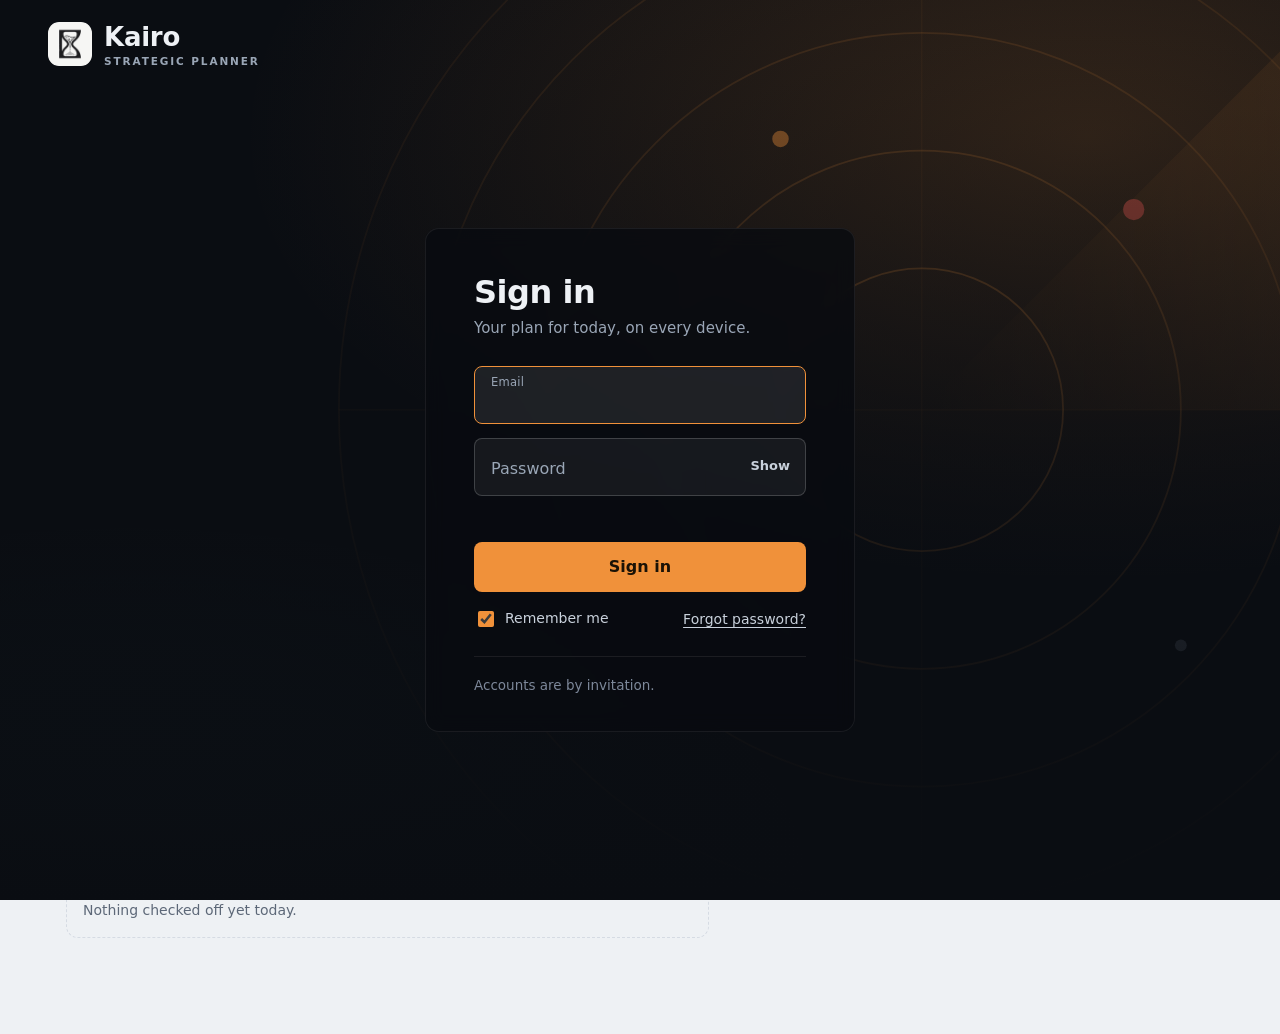
==== commit 795d2e94: "v0.40: friendly for anyone - pick uses at welcome, features switch (clients, operations, emails, det" ====
--- a/index.html
+++ b/index.html
@@ -440,6 +440,39 @@
 .cal-row{display:flex;align-items:center;justify-content:space-between;gap:8px}
 .cal-due-tag{display:inline-flex;align-items:center;gap:3px;font:600 11.5px var(--f-mono);color:var(--crit);background:var(--surface);border:1px solid color-mix(in srgb,var(--crit) 50%,transparent);border-radius:999px;padding:1px 7px;white-space:nowrap}
 .cal-due-tag svg{width:11px;height:11px}
+body:not(.mod-clients) [data-mod~="clients"],body:not(.mod-ops) [data-mod~="ops"],body:not(.mod-emails) [data-mod~="emails"],body:not(.mod-detail) [data-mod~="detail"],body.mod-detail [data-mod~="simple"],body:not(.mod-routine) [data-mod~="routine"],body:not(.mod-work) [data-mod~="work"],body:not(.mod-work) #timeLeft,[data-mod~="never"]{display:none!important}
+.quick-add{background:var(--surface);border:1px solid var(--line);border-radius:14px;padding:10px;margin-bottom:14px}
+.qa-row{display:flex;gap:8px}
+.qa-row input{flex:1;min-width:0}
+.qa-prev{margin:8px 4px 2px;font-size:13px}
+.qa-prev b{color:var(--ink)}
+.qa-prev .linkbtn{margin-left:4px}
+.gs-card{background:var(--surface);border:1px solid var(--line);border-radius:14px;padding:12px 14px;margin-bottom:14px}
+.gs-head{display:flex;justify-content:space-between;align-items:center;gap:10px}
+.gs-head b{font-family:var(--f-display);font-size:16px}
+.gs-bar{height:6px;border-radius:99px;background:var(--line);margin:8px 0 6px;overflow:hidden}
+.gs-bar i{display:block;height:100%;background:var(--accent);border-radius:99px}
+.gs-step{display:flex;gap:10px;align-items:flex-start;width:100%;text-align:left;border:none;background:none;color:var(--ink);font:inherit;padding:7px 2px;border-radius:8px}
+button.gs-step{cursor:pointer}
+button.gs-step:hover{background:var(--bg)}
+.gs-step > i{flex:none;width:20px;height:20px;border-radius:50%;border:2px solid var(--line);display:grid;place-items:center;font:700 12px var(--f-body);font-style:normal;margin-top:1px}
+.gs-step.ok > i{background:var(--accent);border-color:var(--accent);color:var(--accent-ink)}
+.gs-step.ok b{text-decoration:line-through;color:var(--muted)}
+.gs-step span{display:flex;flex-direction:column}
+.gs-step b{font-weight:600;font-size:14px}
+.gs-step small{color:var(--muted);font-size:12.5px}
+.feat-list,.ob-uses{display:grid;gap:6px}
+.ob-uses{grid-template-columns:repeat(auto-fill,minmax(200px,1fr))}
+.feat-list label,.ob-uses label{display:flex;gap:10px;align-items:flex-start;border:1px solid var(--line);border-radius:10px;padding:9px 11px;cursor:pointer;background:var(--surface)}
+.feat-list label:has(input:checked),.ob-uses label:has(input:checked){border-color:var(--accent);background:color-mix(in srgb,var(--accent) 8%,var(--surface))}
+.feat-list input,.ob-uses input{accent-color:var(--accent);width:17px;height:17px;margin-top:2px;flex:none}
+.feat-list span,.ob-uses span{display:flex;flex-direction:column}
+.feat-list b,.ob-uses b{font-weight:600;font-size:14px}
+.feat-list small,.ob-uses small{color:var(--muted);font-size:12.5px;line-height:1.35}
+.plan-adj{margin-top:8px}
+.plan-adj summary{cursor:pointer;font-size:13px;color:var(--muted);font-weight:600;padding:4px 0}
+.plan-adj[open] summary{margin-bottom:4px}
+.qa-space{width:auto;padding:3px 6px;font-size:13px;border-radius:7px}
 .toast{position:fixed;left:50%;bottom:calc(20px + env(safe-area-inset-bottom,0px));transform:translateX(-50%);background:var(--ink);color:var(--bg);padding:8px 14px;border-radius:10px;font-size:14px;z-index:30}
 .tabs{display:flex;gap:4px;border-bottom:1px solid var(--line);margin-bottom:18px}
 .tab{border:none;background:none;font:600 15px var(--f-body);color:var(--muted);padding:10px 14px;border-bottom:2px solid transparent;margin-bottom:-1px;cursor:pointer}
@@ -588,8 +621,8 @@
           <button type="button" role="menuitem" id="addProjMenu"><b>Project</b><small>A goal with its own tasks and deadline</small></button>
           <button type="button" role="menuitem" id="addEventMenu"><b>Event</b><small>Say or type it: “meeting tomorrow at 8, remind me 30 min before”</small></button>
           <button type="button" role="menuitem" id="addEmailMenu"><b>From an email</b><small>Paste an email, it becomes a task</small></button>
-          <button type="button" role="menuitem" id="addDailyBtn"><b>Recurring</b><small>Checks, monthly work, bills</small></button>
-          <button type="button" role="menuitem" id="addEmergBtn"><b class="danger">Emergency</b><small>Drop everything, it goes first today</small></button>
+          <button type="button" role="menuitem" id="addDailyBtn" data-mod="routine"><b>Recurring</b><small>Checks, monthly work, bills</small></button>
+          <button type="button" role="menuitem" id="addEmergBtn" data-mod="ops"><b class="danger">Emergency</b><small>Drop everything, it goes first today</small></button>
         </div>
       </span>
     </div>
@@ -612,10 +645,10 @@
       <button class="chip" type="button" data-view="projects">Projects</button>
       <button class="chip" type="button" data-view="subtasks">Subtasks</button>
     </div>
-    <span class="flabel" id="spaceLabel">Space</span>
-    <div class="chips" id="spaceChips"></div>
-    <span class="flabel" id="clientLabel">Client</span>
-    <div class="chips" id="clientChips"></div>
+    <span class="flabel" id="spaceLabel" data-mod="never">Space</span>
+    <div class="chips" id="spaceChips" data-mod="never"></div>
+    <span class="flabel" id="clientLabel" data-mod="clients">Client</span>
+    <div class="chips" id="clientChips" data-mod="clients"></div>
     <span class="flabel" id="peopleLabel" hidden>People</span>
     <div class="chips" id="peopleChips" hidden></div>
   </div>
@@ -629,18 +662,28 @@
   </div>
 
   <div id="viewToday">
+    <form class="quick-add" id="qaForm" autocomplete="off">
+      <div class="qa-row">
+        <input type="text" id="qaText" maxlength="200" aria-label="Add a task in one line" placeholder="Add a task… e.g. “Submit report Friday 2h” or “Pagar la luz el 15”">
+        <button class="btn primary" type="submit">Add</button>
+      </div>
+      <div class="qa-prev fnote" id="qaPrev" hidden></div>
+    </form>
+    <div class="gs-card" id="gsCard" hidden></div>
     <div class="today-grid">
       <div>
         <div class="now-card" id="nowCard">
           <div class="now-head"><span class="flabel">Right now</span><b id="timeLeft"></b></div>
           <div id="nextUp"></div>
         </div>
-        <div class="plan-card">
+        <div class="plan-card" data-mod="work">
           <div class="plan-head"><div><b id="capUsed">0h</b> <span id="capOf">of 5h focus time planned</span></div><span id="planDay"></span></div>
           <div class="cap" id="capBar"><i id="capFill" style="width:0"></i></div>
+          <details class="plan-adj" id="planAdj"><summary>Adjust today’s hours</summary>
           <div class="hours-row"><span>Today’s hours</span><input type="time" id="tStart" aria-label="Today start time"><span>to</span><input type="time" id="tEnd" aria-label="Today end time"><button class="linkbtn" type="button" id="tReset" hidden>Use usual hours</button></div>
           <div class="setting"><label for="focusHours">Focus hours per workday</label><input type="number" id="focusHours" min="1" max="12" step="0.5" value="5"><span>Time left after routine checks and interruptions.</span></div>
           <div class="setting"><label for="busyToday">Meetings today (hours)</label><input type="number" id="busyToday" min="0" max="12" step="0.5" value="0"><span id="busyNote">Other meetings, taken out of today’s focus time. Events in your Kairo calendar are counted automatically.</span></div>
+          </details>
         </div>
         <div class="banner emerg" id="emergBanner" hidden></div>
         <section class="group">
@@ -649,9 +692,14 @@
           <div class="list" id="lPlan"></div>
         </section>
         <section class="group">
-          <h2>Low-hanging fruit <span class="count" id="cLow"></span></h2>
+          <h2>Quick wins <span class="count" id="cLow"></span></h2>
           <p class="hint">Short tasks that are still worth doing, best value per hour first. Good for gaps between bigger work.</p>
           <div class="list" id="lLow"></div>
+        </section>
+        <section class="group" id="anyGroup" hidden>
+          <h2>Anytime <span class="count" id="cAny"></span></h2>
+          <p class="hint">No deadline. Do them when you have a gap, or give them a date to plan them.</p>
+          <div class="list" id="lAny"></div>
         </section>
         <section class="group">
           <h2>Done today <span class="count" id="cDoneToday"></span></h2>
@@ -669,7 +717,7 @@
           <p class="hint" id="payHint"></p>
           <div class="list" id="lPay"></div>
         </section>
-        <section class="group">
+        <section class="group" data-mod="routine">
           <h2>Routine checks <span class="count" id="cDaily2"></span></h2>
           <p class="hint" id="dailyHint2"></p>
           <div class="list" id="lDaily2"></div>
@@ -744,13 +792,13 @@
       <div class="stat"><b id="rAcc">–</b><span>Actual vs estimate</span></div>
       <div class="stat"><b id="rOnTime">–</b><span>Closed on time</span></div>
     </div>
-    <section class="group">
+    <section class="group" data-mod="clients">
       <h2>Time by client</h2>
       <div class="bars" id="rBars"></div>
     </section>
     <section class="group">
       <h2 style="justify-content:space-between;flex-wrap:wrap">Closed work <span class="actions"><button class="btn sm" id="copyRep" type="button">Copy summary</button><button class="btn sm" id="csvRep" type="button" hidden>Export CSV</button></span></h2>
-      <p class="hint">Every closed task and logged steady session in the range. Click a row to edit its close-out.</p>
+      <p class="hint">Every closed task and logged steady session in the range. Click a row to edit it.</p>
       <div class="tablewrap"><table class="rep"><thead><tr><th>Closed</th><th>Task</th><th>Client</th><th>Closed by</th><th>Est.</th><th>Actual</th><th>Deadline</th><th>Comment</th></tr></thead><tbody id="rRows"></tbody></table></div>
     </section>
   </div>
@@ -791,7 +839,7 @@
         <p class="hint">Bars run from the planner’s start-by date to each deadline. Dashed bars are recurring work that will be created; diamonds are bills.</p>
         <div class="road-box"><div class="road" id="roadmap"></div></div>
       </section>
-      <section class="group" id="g-daily">
+      <section class="group" id="g-daily" data-mod="routine">
         <h2>Recurring <span class="count" id="cDaily"></span></h2>
         <p class="hint" id="dailyHint"></p>
         <div class="list" id="lDaily"></div>
@@ -851,12 +899,13 @@
       <span class="fnote" id="fRepNote"></span>
     </div>
     <div class="field" id="effortField">
-      <span class="lbl">Effort</span>
+      <span class="lbl">How long will it take?</span>
       <div class="segs seg-wrap" id="segEff"></div>
       <div id="effCustomBox" hidden style="display:flex;gap:8px;align-items:center"><input type="number" id="fEffC" min="0.5" max="200" step="0.5" inputmode="decimal" placeholder="8.5" style="width:110px" aria-label="Effort in hours"><span class="fnote">hours, in half-hour steps (e.g. 8.5)</span></div>
+      <span class="fnote task-only">Hours of real work. Not sure? Leave 1h and change it later.</span>
       <span class="fnote" id="effortNote" hidden>A project’s time comes from its tasks.</span>
     </div>
-    <div class="field task-only">
+    <div class="field task-only" data-mod="ops">
       <span class="lbl">When</span>
       <div class="segs">
         <label class="seg auto"><input type="radio" name="when" id="whenWork" value="work" checked><span>In my planned time</span></label>
@@ -882,7 +931,18 @@
       <button class="btn sm" type="button" id="wtAdd">+ Choose when to work on it</button>
       <span class="fnote" id="wtNote"></span>
     </div>
-    <div class="field">
+    <div class="field" data-mod="simple" id="prioField">
+      <span class="lbl">Priority</span>
+      <div class="segs seg-wrap" id="segPrio">
+        <label class="seg auto" id="prioProjL" hidden><input type="radio" name="prio" id="prioProject" value="project"><span>Same as project</span></label>
+        <label class="seg"><input type="radio" name="prio" id="prioUrgent" value="urgent"><span>Urgent</span></label>
+        <label class="seg"><input type="radio" name="prio" id="prioHigh" value="high"><span>High</span></label>
+        <label class="seg"><input type="radio" name="prio" id="prioNormal" value="normal"><span>Normal</span></label>
+        <label class="seg"><input type="radio" name="prio" id="prioLow" value="low"><span>Low</span></label>
+      </div>
+      <span class="fnote">How much it matters. Kairo also weighs the deadline and how long it takes.</span>
+    </div>
+    <div class="field" data-mod="detail">
       <span class="lbl">Importance</span>
       <div class="segs" id="segImp"></div>
       <div class="scale-hint"><span>1 · Critical to goals</span><span>5 · Low impact</span></div>
@@ -891,7 +951,7 @@
     <details class="more" id="fMore">
       <summary>More options <span class="fnote" id="fMoreHint">urgency, type, project, client, files, notes…</span></summary>
       <div class="more-body">
-        <div class="field">
+        <div class="field" data-mod="detail">
           <span class="lbl">Urgency</span>
           <div class="segs" id="segUrg"></div>
           <div class="scale-hint"><span>1 · Someone is waiting now</span><span>5 · Can wait</span></div>
@@ -900,7 +960,7 @@
           <span class="lbl">Type</span>
           <div class="segs">
             <label class="seg auto"><input type="radio" name="mode" id="modeNormal" value="normal"><span>Normal</span></label>
-            <label class="seg auto"><input type="radio" name="mode" id="modeSteady" value="steady"><span>Steady</span></label>
+            <label class="seg auto"><input type="radio" name="mode" id="modeSteady" value="steady"><span>Ongoing</span></label>
             <label class="seg auto"><input type="radio" name="mode" id="modeEmergency" value="emergency"><span>Emergency</span></label>
           </div>
           <span class="fnote" id="modeNote"></span>
@@ -920,7 +980,7 @@
             <label for="fParent">Part of project</label>
             <select id="fParent"></select>
           </div>
-          <div class="field">
+          <div class="field" data-mod="clients">
             <label for="fClient">Client</label>
             <input type="text" id="fClient" list="clientList" maxlength="40" placeholder="e.g. Acme Co.">
           </div>
@@ -976,7 +1036,7 @@
           </div>
           <span class="fnote" id="peopleNote">Shared tasks show up in each person’s Today plan.</span>
         </div>
-        <div class="field">
+        <div class="field" data-mod="emails">
           <span class="lbl">Email notifications</span>
           <div class="checks">
             <label><input type="checkbox" id="nClose"> When closed</label>
@@ -1087,7 +1147,7 @@
       <div class="right">
         <button class="btn" type="button" id="vClose">Close</button>
         <button class="btn" type="button" id="vEdit">Edit task</button>
-        <button class="btn primary" type="button" id="vDone">Close task</button>
+        <button class="btn primary" type="button" id="vDone">Mark as done</button>
       </div>
     </div>
   </div>
@@ -1096,7 +1156,7 @@
 <!-- Close-out sheet -->
 <div class="scrim" id="cScrim" hidden>
   <form class="sheet" id="cForm" autocomplete="off">
-    <h3 id="cTitle">Close task</h3>
+    <h3 id="cTitle">Mark as done</h3>
     <p class="closing-task" id="cTask"></p>
     <div class="row2">
       <div class="field">
@@ -1117,7 +1177,7 @@
       <button class="btn" type="button" id="cReopen" hidden>Reopen task</button>
       <div class="right">
         <button class="btn" type="button" id="cCancel">Cancel</button>
-        <button class="btn primary" type="submit" id="cSave">Close task</button>
+        <button class="btn primary" type="submit" id="cSave">Done</button>
       </div>
     </div>
   </form>
@@ -1131,9 +1191,9 @@
       <span class="lbl">Profile</span>
       <div class="row2">
         <div class="field"><label for="sName">Your name</label><input type="text" id="sName" maxlength="60" placeholder="Shown on your avatar"></div>
-        <div class="field"><label for="sReady">Buffer for big tasks</label><select id="sReady"><option value="0">On the deadline</option><option value="1">1 day before</option><option value="2">2 days before</option><option value="3">3 days before</option><option value="5">5 days before</option><option value="7">1 week before</option><option value="10">10 days before</option><option value="14">2 weeks before</option></select></div>
+        <div class="field"><label for="sReady">Finish big tasks early</label><select id="sReady"><option value="0">On the deadline</option><option value="1">1 day before</option><option value="2">2 days before</option><option value="3">3 days before</option><option value="5">5 days before</option><option value="7">1 week before</option><option value="10">10 days before</option><option value="14">2 weeks before</option></select></div>
       </div>
-      <span class="fnote">Automatic “Ready by” dates: under 2h of work, none (just the due date) · 2–4h, 1 day before · 4–8h, 2 days · a full day of work or more, this buffer. Change it per task in More options. Past its Ready by, a task shows as Late.</span>
+      <span class="fnote">Kairo plans big tasks to be finished before the deadline, so nothing is left for the last day. Small tasks (under 2h) just use the deadline. Change it per task in More options → Be ready.</span>
       <div class="row2">
         <div class="field"><label for="sPayDays">Remind me of bills</label><select id="sPayDays"><option value="1">1 day before</option><option value="2">2 days before</option><option value="3">3 days before</option><option value="5">5 days before</option><option value="7">1 week before</option></select></div>
       </div>
@@ -1143,6 +1203,23 @@
       </div>
       <span class="fnote">Spaces planned in evenings and weekends use this time, so they never eat your work focus hours.</span>
     </div>
+    <div class="field" data-mod="work">
+      <label for="sStart">Usual work hours</label>
+      <div style="display:flex;gap:8px;align-items:center;flex-wrap:wrap">
+        <input type="time" id="sStart" style="width:auto"> <span class="fnote">to</span>
+        <input type="time" id="sEnd" style="width:auto"> <span class="fnote">Your usual hours, Monday to Friday. Change a single day from the Today tab.</span>
+      </div>
+    </div>
+    <div class="field" id="featField">
+      <span class="lbl">Features</span>
+      <div class="feat-list">
+        <label><input type="checkbox" id="ftDetail"><span><b>Detailed priority</b><small>Importance and urgency from 1 to 5, instead of one priority.</small></span></label>
+        <label><input type="checkbox" id="ftClients"><span><b>Clients and time reports</b><small>Tag work by client and see hours per client.</small></span></label>
+        <label><input type="checkbox" id="ftOps"><span><b>Operations</b><small>After-hours jobs, emergencies, routine checks and recurring work lists.</small></span></label>
+        <label><input type="checkbox" id="ftEmails"><span><b>Email notifications</b><small>Emails when work should start, is due or is done.</small></span></label>
+      </div>
+      <span class="fnote">Turn on only what you need. Turning something off hides it; nothing is deleted.</span>
+    </div>
     <div class="field">
       <span class="lbl">Spaces <button class="help-q" type="button" data-help="spaces" aria-label="Help: spaces" title="How this works">?</button></span>
       <div id="spRows"></div>
@@ -1152,7 +1229,7 @@
       </form>
       <span class="fnote">Each space decides when its work can be planned. Subtasks follow their project’s space.</span>
     </div>
-    <div class="field">
+    <div class="field" data-mod="clients">
       <span class="lbl">Clients</span>
       <div id="clRows"></div>
       <form id="clAdd" style="display:flex;gap:8px;margin-top:8px" autocomplete="off">
@@ -1161,12 +1238,12 @@
       </form>
       <span class="fnote">Renaming a client updates every task that uses it.</span>
     </div>
-    <div class="field">
+    <div class="field" data-mod="emails">
       <label for="sEmail">Your email for notifications</label>
       <input type="text" id="sEmail" maxlength="120" placeholder="you@company.com" inputmode="email">
       <span class="fnote">Where start-by, due and closed emails reach you. Each person sets their own.</span>
     </div>
-    <div class="field">
+    <div class="field" data-mod="emails">
       <label for="dMethod">Email delivery</label>
       <select id="dMethod">
         <option value="">Not set up (emails wait in the queue)</option>
@@ -1186,13 +1263,6 @@
       </div>
       <span class="fnote" id="dNote"></span>
       <div><button class="btn sm" type="button" id="dSave">Save delivery settings</button></div>
-    </div>
-    <div class="field">
-      <label for="sStart">Usual work hours</label>
-      <div style="display:flex;gap:8px;align-items:center;flex-wrap:wrap">
-        <input type="time" id="sStart" style="width:auto"> <span class="fnote">to</span>
-        <input type="time" id="sEnd" style="width:auto"> <span class="fnote">Your usual hours, Monday to Friday. Change a single day from the Today tab.</span>
-      </div>
     </div>
     <div class="field">
       <span class="lbl">Cloud sync</span>
@@ -1278,20 +1348,23 @@
 <div class="scrim" id="obScrim" hidden>
   <form class="sheet" id="obForm" autocomplete="off">
     <h3>Welcome to <span class="ob-name">Kairo</span></h3>
-    <p class="fnote" style="margin:-6px 0 14px">A few things so the planner knows your time. You can change all of it later in Settings.</p>
+    <p class="fnote" style="margin:-6px 0 14px">Two quick questions and you’re planning. You can change everything later in Settings.</p>
     <div class="field"><label for="obName">Your name</label><input type="text" id="obName" maxlength="60" required></div>
-    <div class="field"><span class="lbl">Work hours</span>
+    <div class="field"><span class="lbl">What will you use it for?</span>
+      <div class="ob-uses" id="obSpaces">
+        <label><input type="checkbox" value="work" checked><span><b>Work</b><small>Tasks for your job, planned in work hours</small></span></label>
+        <label><input type="checkbox" value="studies"><span><b>Studies</b><small>Classes, homework and exams</small></span></label>
+        <label><input type="checkbox" value="personal" checked><span><b>Personal</b><small>Home, errands and personal goals</small></span></label>
+        <label><input type="checkbox" value="bills"><span><b>Bills</b><small>Reminders before payments are due</small></span></label>
+        <label><input type="checkbox" value="team"><span><b>Clients or a team</b><small>Clients, time reports, after-hours jobs and email updates</small></span></label>
+      </div>
+      <input type="text" id="obOther" maxlength="40" placeholder="Something else? Name it (optional)" style="margin-top:8px">
+    </div>
+    <div class="field" id="obWorkBox"><span class="lbl">Work hours</span>
       <div style="display:flex;gap:8px;align-items:center;flex-wrap:wrap"><input type="time" id="obStart" value="08:30" style="width:auto" aria-label="Work starts"> <span class="fnote">to</span> <input type="time" id="obEnd" value="17:30" style="width:auto" aria-label="Work ends"> <span class="fnote">Monday to Friday</span></div>
-    </div>
-    <div class="row2">
-      <div class="field"><label for="obFocus">Focus hours per workday</label><input type="number" id="obFocus" min="1" max="12" step="0.5" value="5"><span class="fnote">Time left after meetings and interruptions.</span></div>
-      <div class="field"><label for="obEve">Free hours on weeknights</label><input type="number" id="obEve" min="0" max="6" step="0.5" value="2"><span class="fnote">For school and personal spaces.</span></div>
-    </div>
-    <div class="field"><span class="lbl">Your spaces</span>
-      <div class="checks" id="obSpaces"></div>
-      <input type="text" id="obOther" maxlength="40" placeholder="Another space (optional)">
-      <span class="fnote">Work is planned in work hours, the rest in evenings and weekends. Finances holds bill reminders.</span>
-    </div>
+      <div class="field" style="margin-top:10px"><label for="obFocus">Hours of real work per day</label><input type="number" id="obFocus" min="1" max="12" step="0.5" value="5" style="max-width:120px"><span class="fnote">What’s left after meetings and interruptions. Most people: 4–6.</span></div>
+    </div>
+    <div class="field" id="obEveBox"><label for="obEve">Free hours on weeknights</label><input type="number" id="obEve" min="0" max="6" step="0.5" value="2" style="max-width:120px"><span class="fnote">For studies and personal things. Weekends get more.</span></div>
     <div class="sheet-actions"><button class="btn" type="button" data-help="start">Read the 5-minute guide</button><div class="right"><button class="btn primary" type="submit">Start planning</button></div></div>
   </form>
 </div>
@@ -1401,7 +1474,7 @@
 (() => {
   const $ = id => document.getElementById(id);
   const DAY = 864e5;
-  const APP_VERSION = '0.39 POC';
+  const APP_VERSION = '0.40 POC';
   const FEEDBACK_EMAIL = 'gonzalezkevin70@gmail.com';
   // Product name lives here only: change these two lines to rebrand.
   const APP_NAME = 'Kairo', APP_TAGLINE = 'Strategic planner';
@@ -1418,7 +1491,7 @@
   let view = 'all', clientFilter = 'all', tab = 'today', spaceFilter = 'all', horizon = 90, projOpen = null;
   try { personFilter = localStorage.getItem('pr-person') || 'mine'; range = localStorage.getItem('pr-range') || 'week'; } catch {}
   try { view = localStorage.getItem('pr-view') || 'all'; clientFilter = localStorage.getItem('pr-client') || 'all'; tab = localStorage.getItem('pr-tab') || 'today'; } catch {}
-  try { spaceFilter = localStorage.getItem('pr-space') || 'all'; { const hz = localStorage.getItem('pr-horizon'); horizon = hz === null ? 90 : Number(hz) || 0; } } catch {}
+  try { spaceFilter = 'all'; { const hz = localStorage.getItem('pr-horizon'); horizon = hz === null ? 90 : Number(hz) || 0; } } catch {}
   if(['#radar','#today','#reports','#projects','#calendar'].includes(location.hash)) tab = location.hash.slice(1);
 
   /* ---------- dates (day offsets from today) ---------- */
@@ -1535,8 +1608,8 @@
   const spaceMatch = (sp, id) => !!sp && (sp.id === id || (rootSpace(sp) || {}).id === id);
   /* Space scope: "enter" one space and the whole app shows only it (and spaces linked to it). Per device. */
   let scope = 'all'; try { scope = localStorage.getItem('pr-scope') || 'all'; } catch {}
-  const scopeSp = () => scope !== 'all' ? spaceById(scope) : null;
-  const inScope = sp => { const f = scopeSp(); return !f || (rootSpace(sp) || {}).id === f.id; };
+  const scopeSp = () => scope !== 'all' && scope !== '__shared' ? spaceById(scope) : null;
+  const inScope = sp => { if(scope === '__shared') return !!(sp || {}).shared || !!(rootSpace(sp) || {}).shared; const f = scopeSp(); return !f || (rootSpace(sp) || {}).id === f.id || (sp || {}).id === f.id; };
   const poolsOf = t => { const sp = rootSpace(spaceOf(t)), pd = sp ? sp.planDuring : 'work'; return pd === 'evenings' ? ['eve'] : pd === 'any' ? ['work', 'eve'] : pd === 'custom' ? ['sp:' + sp.id] : ['work']; };
   const isPayment = t => t.amount !== undefined && t.amount !== null && t.amount !== '';
   const money = v => { try { return new Intl.NumberFormat('en-US', {style: 'currency', currency: settings.currency || 'USD'}).format(Number(v) || 0); } catch { return '$' + (Number(v) || 0).toFixed(2); } };
@@ -1918,7 +1991,7 @@
     if(!t.done && !opts.why && modeOf(t) === 'emergency') meta.append(span('Emergency', 'why risk'));
     if(!t.done && !opts.why && modeOf(t) === 'steady'){
       const wk = weekSessionsDone(t);
-      meta.append(span(`Steady · ${fmtH(Number(t.weeklyHours)||3)}/week · ${wk} session${wk===1?'':'s'} this week`, 'why steady'));
+      meta.append(span(`Ongoing · ${fmtH(Number(t.weeklyHours)||3)}/week · ${wk} session${wk===1?'':'s'} this week`, 'why steady'));
     }
     if(!t.done && !opts.why && modeOf(t) === 'normal'){
       if(x.risk) meta.append(span('At risk', 'why risk'));
@@ -1928,7 +2001,7 @@
       if(!opts.compact) meta.append(span(qName[x.q]));
       if(!opts.compact && x.openHours) meta.append(span(fmtH(x.openHours) + ' left'));
     }
-    if(!t.done && !opts.why && isLHF(x)) meta.append(span('Low-hanging fruit', 'lhf'));
+    if(!t.done && !opts.why && isLHF(x)) meta.append(span('Quick win', 'lhf'));
     if(opts.doNow){ const b = document.createElement('button'); b.type = 'button'; b.className = 'doit'; b.textContent = 'Pick for now';
       b.addEventListener('click', e => { e.stopPropagation(); setNextUp(t.id); }); meta.append(b); }
     if(t.example) meta.append(span('Example', 'ex'));
@@ -2057,7 +2130,7 @@
     for(const [id, days] of S.steady){
       const t = byId(id); if(!t || !vis(t)) continue;
       const m = onDay(days); if(!m) continue;
-      out.push({x: calc(t), h: m.h, total: m.h, why: [(m.eve ? eveTag(m) : '') + 'Steady · session today', 'steady'], pool: m.eve ? 'eve' : 'work', day: m.day, order: 1.5, steady: true});
+      out.push({x: calc(t), h: m.h, total: m.h, why: [(m.eve ? eveTag(m) : '') + 'Ongoing · session today', 'steady'], pool: m.eve ? 'eve' : 'work', day: m.day, order: 1.5, steady: true});
       used.add(id);
     }
     out.sort((a,b) => (a.pool === 'eve') - (b.pool === 'eve') || a.order - b.order || b.x.score - a.x.score);
@@ -2102,13 +2175,13 @@
       meta.append(span(fmtH(effortOf(t)), 'hours'), span('Priority ' + nu.x.score));
       const why = document.createElement('div'); why.className = 'now-why'; why.textContent = nu.why;
       const acts = document.createElement('div'); acts.className = 'now-acts';
-      const done = document.createElement('button'); done.type = 'button'; done.className = 'btn primary sm'; done.textContent = 'Close task'; done.addEventListener('click', () => openClose(t));
+      const done = document.createElement('button'); done.type = 'button'; done.className = 'btn primary sm'; done.textContent = 'Done ✓'; done.addEventListener('click', () => openClose(t));
       const open = document.createElement('button'); open.type = 'button'; open.className = 'btn sm'; open.textContent = 'Details'; open.addEventListener('click', () => openDetails(t));
       acts.append(done, open);
       if(nu.pinned){ const un = document.createElement('button'); un.type = 'button'; un.className = 'btn sm'; un.textContent = 'Let the planner pick'; un.addEventListener('click', () => setNextUp(null)); acts.append(un); }
       box.append(tt, meta, why, acts);
     } else {
-      box.append(span(isWork(0) && wl > 1/60 ? 'Nothing open for you right now.' : 'Off the clock. The plan below is for your next workday.', 'fnote'));
+      box.append(span(!hasWork() ? 'Nothing planned for right now. Your list is below.' : isWork(0) && wl > 1/60 ? 'Nothing open for you right now.' : 'Off the clock. The plan below is for your next workday.', 'fnote'));
     }
     // today's hours
     const ov = todayOverride(), [us, ue] = usualWindow();
@@ -2120,6 +2193,10 @@
     $('cLow').textContent = low.length;
     fillList('lLow', low.map(x => taskRow(x, '', !!x.t.parentId, {prefix:'low-', showParent:true, compact:true, hours: fmtH(effortOf(x.t)) + (isWork(0) && effortOf(x.t) <= wl ? ' · fits now' : ''), doNow: isWork(0) && wl > 1/60})),
       'No quick tasks right now. Tasks of 1h or less with priority 40+ show here.');
+    { const lowIds = new Set(low.map(x => x.t.id)), planIds = new Set(plan.map(p => p.x.t.id));
+      const any = myOpenLeaves().filter(x => !eff(x.t).deadline && modeOf(x.t) === 'normal' && !x.t.afterHours && !lowIds.has(x.t.id) && !planIds.has(x.t.id)).sort((a, b) => b.score - a.score);
+      $('anyGroup').hidden = !any.length; $('cAny').textContent = any.length;
+      fillList('lAny', any.slice(0, 10).map(x => taskRow(x, '', !!x.t.parentId, {prefix: 'any-', showParent: true, compact: true, hours: fmtH(effortOf(x.t))})), ''); }
     const planned = plan.filter(p => p.pool !== 'eve').reduce((a,p) => a + p.h, 0), capH = fw === 0 ? focusLeftToday() : settings.focusHours;
     const evePlanned = plan.filter(p => p.pool === 'eve').reduce((a,p) => a + p.h, 0), ed = eveDay();
     $('capUsed').textContent = fmtH(planned);
@@ -2162,7 +2239,7 @@
       const box = document.createElement('div'); box.className = 'day';
       const wh = rows.filter(r => !r.eve).reduce((a,b) => a + b.h, 0), eh = rows.filter(r => r.eve).reduce((a,b) => a + b.h, 0);
       const h3 = document.createElement('h3');
-      h3.append(span(fmt(offDate(o))), span(isWork(o) ? fmtH(wh) + ' / ' + fmtH(capOf(o, 'work')) + (calBusy(o) ? ' · ' + fmtH(calBusy(o)) + ' meetings' : '') + (eh ? ' · +' + fmtH(eh) + ' after work' : '') : 'weekend · ' + fmtH(eh)));
+      h3.append(span(fmt(offDate(o))), span(!hasWork() ? fmtH(eh) + ' planned' : isWork(o) ? fmtH(wh) + ' / ' + fmtH(capOf(o, 'work')) + (calBusy(o) ? ' · ' + fmtH(calBusy(o)) + ' meetings' : '') + (eh ? ' · +' + fmtH(eh) + ' after work' : '') : 'weekend · ' + fmtH(eh)));
       box.append(h3);
       if(!rows.length) box.append(span('Open', 'mini empty-day'));
       for(const r of rows){
@@ -2263,11 +2340,11 @@
     const all = tasks.filter(t => isProject(t) && personOk(t) && clientOk(eff(t).client) && inScope(spaceOf(t)));
     // side: spaces with their open projects
     const side = $('projSide'); side.textContent = '';
-    const sbtn = (id, label, color, n) => { const b = document.createElement('button'); b.type = 'button'; b.className = 'ps-space'; b.setAttribute('aria-pressed', spaceFilter === id);
+    const sbtn = (id, label, color, n) => { const b = document.createElement('button'); b.type = 'button'; b.className = 'ps-space'; b.setAttribute('aria-pressed', scope === id || (id === 'all' && !scopeSp() && scope !== '__shared'));
       const i = document.createElement('i'); i.style.background = color || 'var(--ink)'; b.append(i, document.createTextNode(label)); const c = document.createElement('b'); c.textContent = n; b.append(c);
       const sp0 = spaceById(id); if(sp0 && sp0.shared){ b.insertBefore(shareBadge(sp0), b.lastChild); b.title = sharedTip(sp0); }
-      b.addEventListener('click', () => setSpaceFilter(id)); side.append(b); };
-    sbtn('all', scopeSp() ? 'All of ' + scopeSp().name : 'All spaces', null, all.filter(t => !t.done).length);
+      b.addEventListener('click', () => setScope(id)); side.append(b); };
+    sbtn('all', 'All spaces', null, tasks.filter(t => isProject(t) && !t.done && personOk(t) && clientOk(eff(t).client)).length);
     for(const sp of spacesSorted().filter(inScope)){
       const mine = all.filter(t => !t.done && (spaceOf(t) || {}).id === sp.id);
       sbtn(sp.id, sp.name, sp.color, mine.length);
@@ -2497,7 +2574,7 @@
 
   function render(){
     plan();
-    renderScope(); renderChips(); renderTabs();
+    applyModules(); $('fMoreHint').textContent = [mod('detail') && 'urgency', 'type', 'project', mod('clients') && 'client', 'files', 'notes…'].filter(Boolean).join(', '); renderScope(); renderGettingStarted(); renderChips(); renderTabs();
     if(document.activeElement !== $('focusHours')) $('focusHours').value = settings.focusHours;
     if(document.activeElement !== $('busyToday')) $('busyToday').value = busyToday();
     const open = tasks.filter(t => isOpen(t) && plannable(t)).map(calc).filter(x => vis(x.t));
@@ -2648,14 +2725,22 @@
   function syncMode(){
     const m = getMode();
     $('steadyFields').hidden = m !== 'steady';
-    $('modeNote').textContent = m === 'steady' ? 'Gets regular sessions every week until the deadline, so it never piles up at the end.'
-      : m === 'emergency' ? 'Goes to the top of today and pushes other work later. Use it for outages and client bridges.'
+    $('modeNote').textContent = m === 'steady' ? 'For things with no single due date, like studying or exercise: Kairo saves a few hours for it every week.'
+      : m === 'emergency' ? 'Goes to the top of today and pushes other work later. Use it when something can’t wait.'
       : 'Scheduled from its deadline, importance and effort.';
   }
+  const PRIO = {urgent: [5, 5], high: [4, 4], normal: [3, 3], low: [2, 2], project: [0, 0]};
+  function prioFromRadios(){
+    const i = getRadio('imp'), u = getRadio('urg');
+    const v = i === 0 ? 'project' : ((i + (u || i)) / 2 >= 4.5 ? 'urgent' : (i + (u || i)) / 2 >= 3.5 ? 'high' : (i + (u || i)) / 2 >= 2.5 ? 'normal' : 'low');
+    const r = $('prio' + v[0].toUpperCase() + v.slice(1)); if(r) r.checked = true;
+  }
+  $('segPrio').addEventListener('change', () => { const v = (document.querySelector('input[name="prio"]:checked') || {}).value; if(!v) return; setRadio('imp', PRIO[v][0]); setRadio('urg', PRIO[v][1]); updatePreview(); });
   function syncParentUI(){
     const pid = $('fParent').value, p = pid ? byId(pid) : null;
-    $('impAutoL').hidden = !p; $('urgAutoL').hidden = !p;
+    $('impAutoL').hidden = !p; $('urgAutoL').hidden = !p; $('prioProjL').hidden = !p;
     if(!p){ if(getRadio('imp') === 0) setRadio('imp', 3); if(getRadio('urg') === 0) setRadio('urg', 3); }
+    prioFromRadios();
     $('fClient').disabled = !!p; $('fSpace').disabled = !!p;
     if(p){ $('fClient').value = p.client || ''; $('fSpace').value = (spaceOf(p) || {}).id || ''; }
     const note = $('dateNote');
@@ -2755,7 +2840,7 @@
     let txt = `${tierName[x.tier]} priority · ${qName[x.q]}`;
     if(d.mode === 'emergency') txt = 'Emergency · top of today';
     else if(d.mode === 'steady') txt += ` · ${Math.min(5, Math.max(1, Math.round(d.weeklyHours / d.sessionHours)))} sessions a week`;
-    else if(isLHF(x)) txt += ' · Low-hanging fruit';
+    else if(isLHF(x)) txt += ' · Quick win';
     if(d.mode === 'normal' && x.risk) txt += ' · At risk'; else if(d.mode === 'normal' && x.start !== null && x.days !== null && x.start < x.days) txt += ' · Start by ' + fmtOff(x.start);
     $('pText').textContent = txt;
     { $('wtField').hidden = d.mode !== 'normal' || !!d.afterHours;
@@ -3696,9 +3781,11 @@
     // existing data from before spaces: add the standard ones; old tasks fall into Work
     for(const [i, x] of DEFAULT_SPACES.entries()){ const {id, ...rest} = x; await store.save('spaces', id, {...rest, order: i, createdAt: Date.now()}); }
   }
+  const obUses = () => [...$('obSpaces').querySelectorAll('input:checked')].map(c => c.value);
+  function syncOb(){ const u = obUses(); $('obWorkBox').hidden = !u.includes('work') && !u.includes('team'); $('obEveBox').hidden = !u.includes('studies') && !u.includes('personal') && !$('obOther').value.trim(); }
+  $('obSpaces').addEventListener('change', syncOb); $('obOther').addEventListener('input', syncOb);
   function openOnboarding(){
-    const box = $('obSpaces'); box.textContent = '';
-    for(const x of DEFAULT_SPACES){ const l = document.createElement('label'); const c = document.createElement('input'); c.type = 'checkbox'; c.checked = true; c.value = x.id; l.append(c, document.createTextNode(' ' + x.name)); box.append(l); }
+    syncOb();
     document.querySelector('#obForm .ob-name').textContent = APP_NAME;
     $('obName').value = settings.displayName || (cloudUser && cloudUser.email ? cloudUser.email.split('@')[0] : '');
     $('obScrim').hidden = false; setTimeout(() => $('obName').focus(), 30);
@@ -3707,23 +3794,28 @@
     e.preventDefault();
     const a = toH($('obStart').value), b = toH($('obEnd').value);
     if(a === null || b === null || b <= a){ toast('Work must end after it starts'); return; }
-    const picks = [...$('obSpaces').querySelectorAll('input:checked')].map(c => c.value), other = $('obOther').value.trim();
-    if(!picks.length && !other){ toast('Pick at least one space'); return; }
+    const uses = obUses(), other = $('obOther').value.trim();
+    if(!uses.length && !other){ toast('Pick at least one'); return; }
+    const team = uses.includes('team');
+    const picks = [...new Set(uses.map(u => ({work: 'sp-work', team: 'sp-work', studies: 'sp-university', personal: 'sp-personal', bills: 'sp-finances'})[u]))];
     $('obScrim').hidden = true;
     settings = {...settings, displayName: $('obName').value.trim(), workStart: toHM(a), workEnd: toHM(b),
-      focusHours: Math.min(12, Math.max(1, Number($('obFocus').value) || 5)), eveningHours: Math.min(6, Math.max(0, Number($('obEve').value) || 0)), onboarded: true};
+      focusHours: Math.min(12, Math.max(1, Number($('obFocus').value) || 5)), eveningHours: Math.min(6, Math.max(0, Number($('obEve').value) || 0)), onboarded: true,
+      uses, modules: {clients: team, ops: team, emails: team, detail: false}};
+    applyModules();
     try {
       await store.saveSettings(settings);
       let i = 0;
-      for(const x of DEFAULT_SPACES) if(picks.includes(x.id)){ const {id, ...rest} = x; await store.save('spaces', id, {...rest, order: i++, createdAt: Date.now()}); }
+      for(const x of DEFAULT_SPACES) if(picks.includes(x.id)){ const {id, ...rest} = x; await store.save('spaces', id, {...rest, name: x.id === 'sp-university' ? 'Studies' : x.name, ...(x.id === 'sp-finances' && !picks.includes('sp-work') ? {planDuring: 'evenings'} : {}), order: i++, createdAt: Date.now()}); }
       if(other) await store.save('spaces', 'sp-' + other.toLowerCase().replace(/[^a-z0-9]+/g, '-').slice(0, 24) + '-' + Date.now().toString(36), {name: other, color: SPACE_COLORS[4], planDuring: 'evenings', order: i, createdAt: Date.now()});
-      renderSync(); toast('You’re set. Add your first task or project.');
+      renderSync(); render(); toast('You’re set. Type your first task in the box at the top.'); setTimeout(() => $('qaText').focus(), 300);
     } catch(err){ fail(err); }
   });
 
   /* ---------- clients & settings ---------- */
   function renderSpaceRows(){
     const box = $('spRows'); box.textContent = '';
+    renderFeatures();
     if(document.activeElement !== $('sName')) $('sName').value = settings.displayName || '';
     if(document.activeElement !== $('sEve')) $('sEve').value = settings.eveningHours ?? 2;
     if(document.activeElement !== $('sWkd')) $('sWkd').value = settings.weekendHours ?? 4;
@@ -3947,6 +4039,7 @@
     $('fSession').value = String(t && t.sessionHours ? t.sessionHours : 1);
     if(preset === 'project'){ $('formTitle').textContent = 'New project'; setEffort(1); }
     if(preset === 'emergency'){ $('modeEmergency').checked = true; setRadio('imp', 5); setRadio('urg', 5); setEffort(2); $('fDate').value = dayKey(); $('formTitle').textContent = 'New emergency'; }
+    prioFromRadios();
     $('delBtn').hidden = !t; $('confirmDel').hidden = true;
     const nf = (t && t.notify) || {close: true, start: true, due: true, watchers: []};
     $('nClose').checked = !!nf.close; $('nStart').checked = !!nf.start; $('nDue').checked = !!nf.due;
@@ -4067,7 +4160,7 @@
       tag(qName[x.q]);
       if(modeOf(t) !== 'normal') tag(modeOf(t) === 'steady' ? 'Steady' : 'Emergency', modeOf(t) === 'emergency' ? 't-crit' : '');
       if(x.risk) tag('At risk', 't-crit');
-      if(isLHF(x)) tag('Low-hanging fruit');
+      if(isLHF(x)) tag('Quick win');
     }
     const grid = $('vGrid'); grid.textContent = '';
     const item = (k, v) => { if(v === null || v === undefined || v === '') return; const d = document.createElement('div'); const dt = document.createElement('dt'); dt.textContent = k; const dd = document.createElement('dd'); dd.textContent = v; d.append(dt, dd); grid.append(d); };
@@ -4122,9 +4215,9 @@
     if(t.done && t.closeout){
       const n = document.createElement('div'); n.className = 'det-notes';
       n.textContent = `Closed ${new Date(t.doneAt).toLocaleString('en-US', {month:'short', day:'numeric', hour:'numeric', minute:'2-digit'})} · took ${fmtH(Number(t.closeout.spent) || 0)}` + (t.closeout.comment ? `\n\n${t.closeout.comment}` : '');
-      sec('Close-out', n);
-    }
-    $('vDone').textContent = t.done ? 'Edit close-out' : 'Close task';
+      sec('Completion', n);
+    }
+    $('vDone').textContent = t.done ? 'Edit completion' : 'Mark as done';
     $('vEdit').hidden = !!t.done;
     $('vAddSub').hidden = !!t.parentId || !!t.done;
     $('vScrim').hidden = false;
@@ -4148,7 +4241,7 @@
   function openClose(t){
     closingId = t.id;
     const editing = !!t.done;
-    $('cTitle').textContent = editing ? 'Close-out' : 'Close task';
+    $('cTitle').textContent = editing ? 'Completion' : 'Mark as done';
     $('cTask').textContent = (parentOf(t) ? parentOf(t).title + ' › ' : '') + t.title;
     const co = t.closeout || {};
     $('cWhen').value = toLocalInput(editing && t.doneAt ? t.doneAt : Date.now());
@@ -4157,7 +4250,7 @@
     $('cEst').textContent = est;
     $('cComment').value = co.comment || '';
     $('cReopen').hidden = !editing;
-    $('cSave').textContent = editing ? 'Save' : 'Close task';
+    $('cSave').textContent = editing ? 'Save' : 'Done';
     $('cScrim').hidden = false;
     setTimeout(() => $('cSpent').focus(), 30);
   }
@@ -4175,13 +4268,13 @@
     try {
       const nx = !was ? await spawnNext(t, when) : null; if(nx) data.repeatNext = nx.id;
       await store.save('tasks', t.id, data);
-      if(nx){ toast(`Closed · next one due ${fmt(nx.due)}`); scheduleSync(); return; }
+      if(nx){ toast(`Done ✓ · next one due ${fmt(nx.due)}`); scheduleSync(); return; }
       const to = recipients(t);
       if(!was && (t.notify ? t.notify.close : true) && to.length){
         await store.add('outbox', {type: 'closed', taskId: t.id, title: (parentOf(t) ? parentOf(t).title + ' › ' : '') + t.title, client: eff(t).client,
           closedAt: data.doneAt, spent: data.closeout.spent, comment: data.closeout.comment, to, createdAt: Date.now(), sent: false});
       }
-      toast(was ? 'Close-out updated' : (to.length && (t.notify ? t.notify.close : true) ? 'Task closed · email queued' : 'Task closed'));
+      toast(was ? 'Close-out updated' : (to.length && (t.notify ? t.notify.close : true) ? 'Done · email queued' : 'Done ✓'));
       scheduleSync();
     } catch(err){ fail(err); }
   });
@@ -4846,13 +4939,105 @@
     if(e.key === '?' && !typing && $('lScrim').hidden && $('hScrim').hidden){ e.preventDefault(); openHelp(); }
   }, true);
 
+  /* ---------- features (modules) ---------- */
+  // accounts from before modules existed keep everything on
+  // does anything get planned in work hours? (no: the work-hours card is hidden)
+  function hasWork(){ return !spaces.length || spaces.some(x => ['work', 'any'].includes((rootSpace(x) || x).planDuring || 'work')); }
+  function mod(k){ return !settings.modules || !!settings.modules[k]; }
+  function applyModules(){
+    const b = document.body.classList;
+    for(const k of ['clients', 'ops', 'emails', 'detail']) b.toggle('mod-' + k, mod(k));
+    b.toggle('mod-routine', mod('ops') || dailies.length > 0);
+    b.toggle('mod-work', hasWork());
+  }
+  function renderFeatures(){
+    $('ftDetail').checked = mod('detail'); $('ftClients').checked = mod('clients'); $('ftOps').checked = mod('ops'); $('ftEmails').checked = mod('emails');
+  }
+  for(const id of ['ftDetail', 'ftClients', 'ftOps', 'ftEmails']) $(id).addEventListener('change', async () => {
+    settings = {...settings, modules: {detail: $('ftDetail').checked, clients: $('ftClients').checked, ops: $('ftOps').checked, emails: $('ftEmails').checked}};
+    applyModules(); render();
+    try { await store.saveSettings(settings); scheduleSync(); } catch(e){ fail(e); }
+  });
+
+  /* ---------- quick add: one line becomes a task ---------- */
+  function taskFromText(txt){
+    let s0 = ' ' + String(txt || '') + ' ', effort = null, prio = null;
+    s0 = s0.replace(/\s(\d+(?:[.,]\d+)?)\s*(h|hrs?|horas?|hours?)(?=[\s,.;!]|$)/i, (m, n) => { effort = Number(n.replace(',', '.')); return ' '; });
+    if(effort === null) s0 = s0.replace(/\s(\d+)\s*(m|mins?|minutos?|minutes?)(?=[\s,.;!]|$)/i, (m, n) => { effort = Number(n) / 60; return ' '; });
+    s0 = s0.replace(/\s(urgente|urgent|asap)(?=[\s,.;!]|$)/i, () => { prio = 'urgent'; return ' '; });
+    s0 = s0.replace(/\s(importante|important)(?=[\s,.;!]|$)/i, () => { prio = prio || 'high'; return ' '; });
+    const r = parseEventText(s0.trim());
+    let title = String(r.title || '').replace(/[\s,;:–-]+$/, '');
+    for(let i = 0; i < 3; i++) title = title.replace(/\s+(by|due|before|on|until|para el|para|antes del|antes de|del|de|el|hasta el|hasta|a las|at)$/i, '').replace(/[\s,;:–-]+$/, '');
+    title = title.trim() || String(txt).trim();
+    return {title: title[0].toUpperCase() + title.slice(1), deadline: r.explicitDate ? dayKey(r.start) : null, effort: effort === null ? null : Math.max(0.25, Math.round(effort * 4) / 4), prio};
+  }
+  let qaPick = null;
+  const qaSpace = () => spaceById(qaPick) || scopeSp() || (hasWork() ? defaultSpace() : spaceById('sp-personal') || defaultSpace());
+  function qaPreview(){
+    const v = $('qaText').value.trim(), box = $('qaPrev'); box.textContent = ''; box.hidden = !v; if(!v) return;
+    const q = taskFromText(v), sp = qaSpace();
+    const b = document.createElement('b'); b.textContent = q.title;
+    box.append(b, ' · ' + (q.deadline ? 'due ' + fmt(parseD(q.deadline)) : 'no deadline') + ' · ' + fmtH(q.effort ?? 0.5) + (q.effort === null ? ' (guess)' : '') + (q.prio ? ' · ' + q.prio[0].toUpperCase() + q.prio.slice(1) : '') + ' · ');
+    if(spaces.length > 1){ const sel = document.createElement('select'); sel.className = 'qa-space'; sel.setAttribute('aria-label', 'Space');
+      for(const x of spacesSorted().filter(inScope)){ const o = document.createElement('option'); o.value = x.id; o.textContent = x.name; sel.append(o); }
+      sel.value = sp ? sp.id : ''; sel.addEventListener('change', () => { qaPick = sel.value; }); box.append(sel, ' '); }
+    else if(sp) box.append(sp.name + ' ');
+    const more = document.createElement('button'); more.type = 'button'; more.className = 'linkbtn'; more.textContent = 'More details';
+    more.addEventListener('click', () => { openForm(null); $('fTitle').value = q.title; if(q.deadline) $('fDate').value = q.deadline; setEffort(q.effort ?? 0.5);
+      if(q.prio){ setRadio('imp', PRIO[q.prio][0]); setRadio('urg', PRIO[q.prio][1]); prioFromRadios(); } if(sp) $('fSpace').value = sp.id; updatePreview(); $('qaText').value = ''; qaPreview(); });
+    box.append(more);
+  }
+  $('qaText').addEventListener('input', qaPreview);
+  $('qaForm').addEventListener('submit', async e => {
+    e.preventDefault(); const v = $('qaText').value.trim(); if(!v) return;
+    const q = taskFromText(v), sp = qaSpace(), [imp, urg] = PRIO[q.prio || 'normal'];
+    const data = {title: q.title.slice(0, 140), client: '', parentId: null, assignees: me ? [me] : [], importance: imp, urgency: urg, deadline: q.deadline, effort: q.effort ?? 0.5, mode: 'normal',
+      notify: {close: mod('emails'), start: mod('emails'), due: mod('emails'), watchers: []}, notes: '', done: false, doneAt: null, sessions: [], attachments: [], fields: [], progress: 0,
+      createdAt: Date.now(), example: false, spaceId: sp ? sp.id : null, amount: null};
+    $('qaText').value = ''; qaPreview();
+    try { await store.save('tasks', newTaskId(), data); if(sp) qaPick = sp.id; scheduleSync(); toast(`Added: ${data.title}` + (q.deadline ? ` · due ${fmt(parseD(q.deadline))}` : '')); } catch(err){ fail(err); }
+  });
+
+  /* ---------- getting started (new accounts) ---------- */
+  function seen(k){ try { return localStorage.getItem('pr-seen-' + k) === '1'; } catch { return false; } }
+  document.querySelectorAll('.tab').forEach(b => b.addEventListener('click', () => { try { localStorage.setItem('pr-seen-' + b.dataset.tab, '1'); } catch {} }));
+  function renderGettingStarted(){
+    const card = $('gsCard');
+    const mineT = tasks.filter(t => !t._owner && !t.example);
+    const steps = [
+      ['Add a task with a deadline', mineT.some(t => t.deadline), 'Type it in the box above, like “Report Friday 2h”.', () => $('qaText').focus()],
+      ['See everything on the Radar', seen('radar'), 'Top right is what matters most.', () => $('tabRadar').click()],
+      ['Add an event by typing or speaking', events.length > 0, '“Dentist Thursday at 3, remind me 1 hour before”.', () => $('tabCal').click()],
+      ['Mark something as done', mineT.some(t => t.done), 'Open a task and press “Mark as done”.', null],
+      ['Put Kairo on your phone', seen('install') || matchMedia('(display-mode: standalone)').matches, 'Use it like an app, even offline.', () => { try { localStorage.setItem('pr-seen-install', '1'); } catch {} openHelp('install'); }]
+    ];
+    const done = steps.filter(x => x[1]).length;
+    card.hidden = !settings.modules || settings.gsHidden || done === steps.length;
+    if(card.hidden) return;
+    card.textContent = '';
+    const head = document.createElement('div'); head.className = 'gs-head';
+    const h = document.createElement('b'); h.textContent = `Get started · ${done} of ${steps.length}`;
+    const x = document.createElement('button'); x.type = 'button'; x.className = 'linkbtn'; x.textContent = 'Hide';
+    x.addEventListener('click', async () => { settings = {...settings, gsHidden: true}; card.hidden = true; try { await store.saveSettings(settings); } catch {} });
+    head.append(h, x); card.append(head);
+    const bar = document.createElement('div'); bar.className = 'gs-bar'; const fill = document.createElement('i'); fill.style.width = (done / steps.length * 100) + '%'; bar.append(fill); card.append(bar);
+    for(const [t, ok, hint, go] of steps){
+      const r = document.createElement(go && !ok ? 'button' : 'div'); r.className = 'gs-step' + (ok ? ' ok' : ''); if(r.tagName === 'BUTTON'){ r.type = 'button'; r.addEventListener('click', go); }
+      const c = document.createElement('i'); c.textContent = ok ? '✓' : ''; const tx = document.createElement('span'); const tb = document.createElement('b'); tb.textContent = t; const th = document.createElement('small'); th.textContent = hint; tx.append(tb, th);
+      r.append(c, tx); card.append(r);
+    }
+  }
+
   /* ---------- space switcher ---------- */
   function renderScope(){
     const f = scopeSp();
-    $('scopeTxt').textContent = f ? f.name : 'All spaces';
+    const sh = scope === '__shared' && spaces.some(x => x.shared);
+    if(scope === '__shared' && !sh) scope = 'all';
+    $('scopeTxt').textContent = f ? f.name : sh ? 'Shared' : 'All spaces';
     $('scopeSw').style.background = f ? (f.color || 'var(--ink)') : 'conic-gradient(' + (spacesSorted().slice(0, 4).map(x => x.color).join(',') || 'var(--muted),var(--muted)') + ')';
-    $('scopeBtn').classList.toggle('on', !!f); $('scopeBtn').setAttribute('aria-label', 'Space: ' + (f ? f.name : 'all spaces')); document.body.classList.toggle('in-scope', !!f);
-    document.documentElement.style.setProperty('--scope', f ? (f.color || 'var(--accent)') : 'transparent');
+    if(sh) $('scopeSw').style.background = 'var(--mid)'; $('scopeBtn').classList.toggle('on', !!f || sh); $('scopeBtn').setAttribute('aria-label', 'Space: ' + (f ? f.name : 'all spaces')); document.body.classList.toggle('in-scope', !!f || sh);
+    document.documentElement.style.setProperty('--scope', f ? (f.color || 'var(--accent)') : sh ? 'var(--mid)' : 'transparent');
     $('scopeWrap').hidden = spaces.length < 2;
     const m = $('scopeMenu'); m.textContent = '';
     const item = (id, name, sub, color) => { const b = document.createElement('button'); b.type = 'button'; b.setAttribute('role', 'menuitemradio'); b.setAttribute('aria-checked', String(scope === id || (id === 'all' && !f)));
@@ -4860,12 +5045,13 @@
       b.addEventListener('click', () => setScope(id)); m.append(b); };
     item('all', 'All spaces', 'See everything', 'var(--muted)');
     for(const x of spacesSorted().filter(x => !linkTarget(x))){ const l = linkedTo(x); item(x.id, x.name, 'Only ' + x.name + (l.length ? ' + ' + l.map(y => y.name).join(', ') : '') + ' · everything else hidden', x.color); }
+    if(spaces.some(x => x.shared)) item('__shared', 'Shared', 'Only spaces you share with others', 'var(--mid)');
   }
   function setScope(id){
     scope = id; spaceFilter = 'all'; projOpen = null;
     try { localStorage.setItem('pr-scope', id); localStorage.setItem('pr-space', 'all'); } catch {}
     closeScope(); render(); if(tab === 'calendar') renderCalendar();
-    const f = scopeSp(); toast(f ? `You’re in ${f.name}. Other spaces are hidden.` : 'Showing all spaces');
+    const f = scopeSp(); toast(f ? `You’re in ${f.name}. Other spaces are hidden.` : id === '__shared' ? 'Showing only shared spaces' : 'Showing all spaces');
   }
   function closeScope(){ $('scopeMenu').hidden = true; $('scopeBtn').setAttribute('aria-expanded', 'false'); }
   $('scopeBtn').addEventListener('click', e => { e.stopPropagation(); closeNew(); closeAcct(); const open = $('scopeMenu').hidden; $('scopeMenu').hidden = !open; $('scopeBtn').setAttribute('aria-expanded', String(open)); });
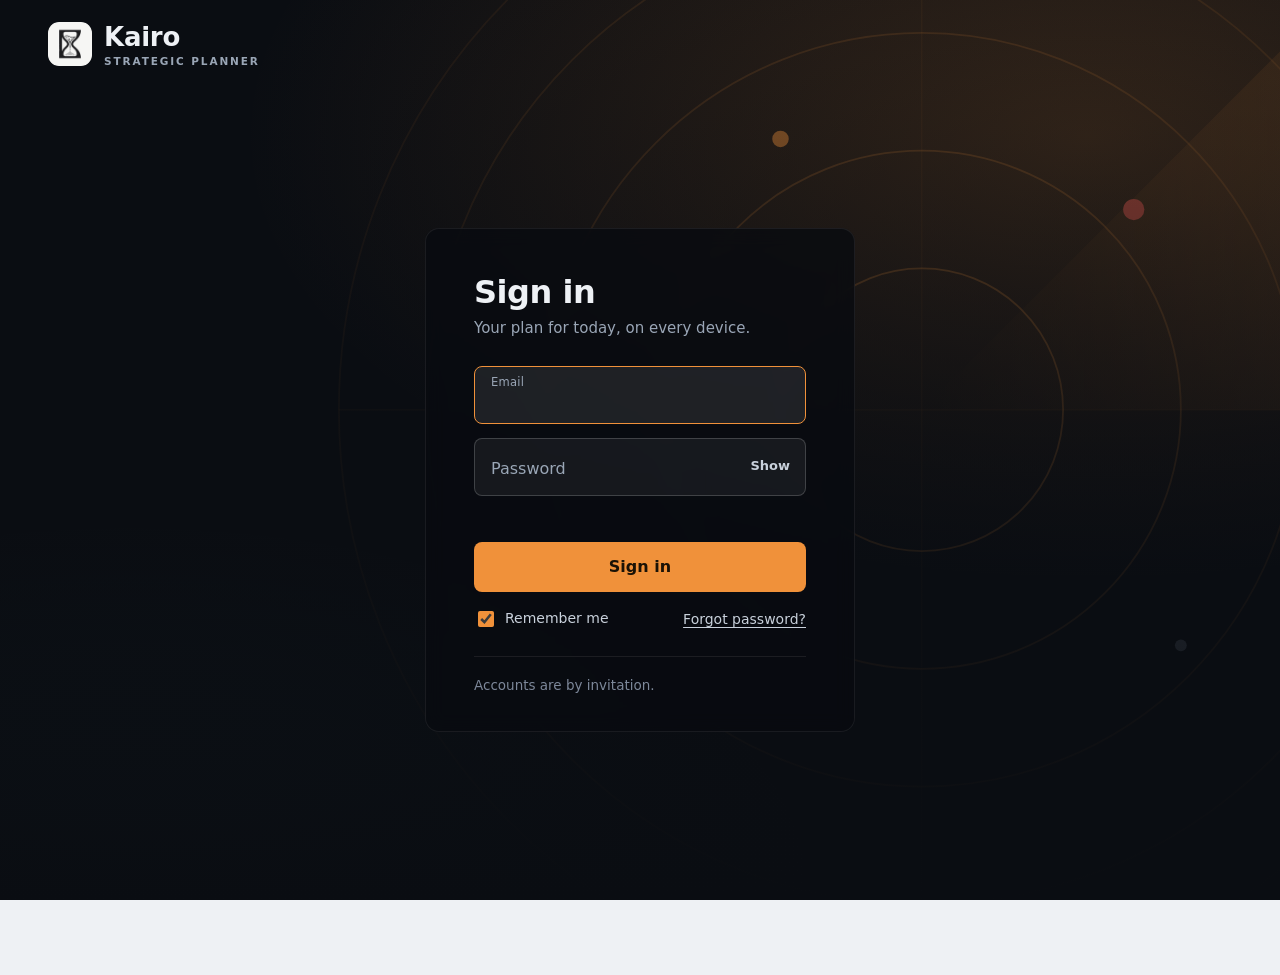
==== commit cfcc63eb: "v0.41: review pass - split into index.html/app.js/app.css (CSP blocks inline scripts), help loads on" ====
--- a/index.html
+++ b/index.html
@@ -1,590 +1,9 @@
 <!doctype html>
-<html lang="en"><head><meta charset="utf-8"><meta name="viewport" content="width=device-width,initial-scale=1,viewport-fit=cover"><title>Kairo</title><meta http-equiv="Content-Security-Policy" content="default-src 'self'; script-src 'self' 'unsafe-inline'; style-src 'self' 'unsafe-inline' https://fonts.googleapis.com; font-src https://fonts.gstatic.com; img-src 'self' data: blob:; connect-src 'self' https://yuyvntrzwuyttauunzff.supabase.co wss://yuyvntrzwuyttauunzff.supabase.co; worker-src 'self'; base-uri 'self'; form-action 'self'; object-src 'none'"><meta name="theme-color" content="#d9781e"><link rel="manifest" href="manifest.json"><link rel="apple-touch-icon" href="icon-192.png"><meta name="apple-mobile-web-app-capable" content="yes"><meta name="mobile-web-app-capable" content="yes"><link rel="icon" type="image/png" href="[data-uri]"><style>:root{color-scheme:light}html,body{margin:0}body{font:14px system-ui,sans-serif;background:#f6f7f9}img{max-width:100%}[hidden]{display:none!important}</style></head>
+<html lang="en"><head><meta charset="utf-8"><meta name="viewport" content="width=device-width,initial-scale=1,viewport-fit=cover"><title>Kairo</title><meta http-equiv="Content-Security-Policy" content="default-src 'self'; script-src 'self'; style-src 'self' 'unsafe-inline' https://fonts.googleapis.com; font-src https://fonts.gstatic.com; img-src 'self' data: blob:; connect-src 'self' https://yuyvntrzwuyttauunzff.supabase.co wss://yuyvntrzwuyttauunzff.supabase.co; worker-src 'self'; base-uri 'self'; form-action 'self'; object-src 'none'"><meta name="theme-color" content="#d9781e"><link rel="manifest" href="manifest.json"><link rel="apple-touch-icon" href="icon-192.png"><meta name="apple-mobile-web-app-capable" content="yes"><meta name="mobile-web-app-capable" content="yes"><link rel="icon" type="image/png" href="favicon.png"><style>:root{color-scheme:light}html,body{margin:0}body{font:14px system-ui,sans-serif;background:#f6f7f9}img{max-width:100%}[hidden]{display:none!important}</style></head>
 <body>
 <link rel="preconnect" href="https://fonts.googleapis.com">
 <link rel="stylesheet" href="https://fonts.googleapis.com/css2?family=Bricolage+Grotesque:opsz,wght@12..96,500;12..96,700&family=Instrument+Sans:wght@400;500;600&family=JetBrains+Mono:wght@500&display=swap">
-<style>
-/* Layout: Eisenhower radar (sticky left on wide screens) + daily work and priority lists */
-:root{
-  --bg:#eef1f4; --surface:#ffffff; --ink:#18202b; --muted:#5d6878; --line:#d5dbe3;
-  --accent:#d9781e; --accent-ink:#ffffff;
-  --crit:#c8372d; --high:#d9781e; --mid:#2f7d8c; --low:#8a95a5;
-  --q1:rgba(200,55,45,.07); --q2:rgba(47,125,140,.07); --q3:rgba(217,120,30,.07); --q4:rgba(138,149,165,.06);
-  --f-display:"Bricolage Grotesque", "Segoe UI", system-ui, sans-serif;
-  --f-body:"Instrument Sans", "Segoe UI", system-ui, sans-serif;
-  --f-mono:"JetBrains Mono", ui-monospace, Menlo, monospace;
-}
-@media (prefers-color-scheme: dark){:root:not([data-theme="light"]){
-  --bg:#12171e; --surface:#1a212b; --ink:#e7ebf0; --muted:#97a2b2; --line:#2c3644;
-  --accent:#f0913a; --accent-ink:#1a1206;
-  --crit:#ef5d50; --high:#f0913a; --mid:#4fb0c0; --low:#7d889a;
-  --q1:rgba(239,93,80,.09); --q2:rgba(79,176,192,.08); --q3:rgba(240,145,58,.08); --q4:rgba(125,136,154,.06);
-  color-scheme:dark}}
-:root[data-theme="dark"]{
-  --bg:#12171e; --surface:#1a212b; --ink:#e7ebf0; --muted:#97a2b2; --line:#2c3644;
-  --accent:#f0913a; --accent-ink:#1a1206;
-  --crit:#ef5d50; --high:#f0913a; --mid:#4fb0c0; --low:#7d889a;
-  --q1:rgba(239,93,80,.09); --q2:rgba(79,176,192,.08); --q3:rgba(240,145,58,.08); --q4:rgba(125,136,154,.06);
-  color-scheme:dark}
-*{box-sizing:border-box}
-body{background:var(--bg);color:var(--ink);font-family:var(--f-body);font-size:15px;line-height:1.5}
-.wrap{max-width:1180px;margin:0 auto;padding-inline:16px;padding-block:20px 64px}
-header.top{display:flex;align-items:flex-end;justify-content:space-between;gap:12px;flex-wrap:wrap;margin-bottom:16px}
-h1{font-family:var(--f-display);font-weight:700;font-size:clamp(26px,4vw,34px);line-height:1.1;margin:0;letter-spacing:-.01em}
-.sub{color:var(--muted);margin:4px 0 0;font-size:14px}
-.actions{display:flex;gap:8px;flex-wrap:wrap}
-.btn{font:600 14px var(--f-body);border-radius:10px;border:1px solid var(--line);background:var(--surface);color:var(--ink);padding:9px 14px;cursor:pointer}
-.btn:hover{border-color:var(--muted)}
-.btn.primary{background:var(--accent);color:var(--accent-ink);border-color:var(--accent)}
-.btn.sm{padding:5px 10px;font-size:13px;border-radius:8px}
-.btn:focus-visible,input:focus-visible,select:focus-visible,textarea:focus-visible,.task:focus-visible,.chip:focus-visible{outline:2px solid var(--accent);outline-offset:2px}
-.filters{display:flex;flex-wrap:wrap;gap:8px 16px;align-items:center;margin-bottom:16px}
-.chips{display:flex;flex-wrap:wrap;gap:6px}
-.chip{font:500 13px var(--f-body);border:1px solid var(--line);background:var(--surface);color:var(--ink);border-radius:999px;padding:5px 12px;cursor:pointer}
-.chip[aria-pressed="true"]{background:var(--ink);color:var(--bg);border-color:var(--ink)}
-.flabel{font-size:11.5px;text-transform:uppercase;letter-spacing:.08em;color:var(--muted);font-weight:600}
-.layout{display:grid;gap:28px}
-@media (min-width:960px){.layout{grid-template-columns:minmax(0,1fr) minmax(0,1.05fr);align-items:start}
-  .radar-col{position:sticky;top:calc(env(safe-area-inset-top,0px) + 16px)}}
-.radar-col,.list-col{min-width:0}
-.radar-box{background:var(--surface);border:1px solid var(--line);border-radius:18px;padding:14px}
-svg.radar{width:100%;height:auto;display:block;max-width:560px;margin:0 auto}
-svg.radar text{font-family:var(--f-body)}
-.dot{cursor:pointer}
-.dot:hover,.dot.hl{stroke:var(--ink);stroke-width:2.5}
-.legend{display:flex;flex-wrap:wrap;gap:6px 14px;font-size:12.5px;color:var(--muted);margin-top:10px;justify-content:center}
-.legend i{display:inline-block;width:10px;height:10px;border-radius:50%;margin-right:5px;vertical-align:-1px}
-.legend i.sq{border-radius:2px;background:var(--accent)}
-.legend i.subk{background:transparent;border:2px dashed var(--muted)}
-.stats{display:grid;grid-template-columns:repeat(4,minmax(0,1fr));gap:8px;margin-top:12px}
-.stat{border-top:1px solid var(--line);padding-top:8px}
-.stat b{display:block;font:500 22px var(--f-mono);font-variant-numeric:tabular-nums}
-.stat span{font-size:11.5px;color:var(--muted);text-transform:uppercase;letter-spacing:.06em}
-.howto{font-size:13px;color:var(--muted);margin:12px 4px 0;max-width:62ch}
-section.group{margin-bottom:28px;scroll-margin-top:16px}
-.group h2{font-family:var(--f-display);font-weight:700;font-size:20px;margin:0 0 2px;display:flex;align-items:baseline;gap:10px}
-.group h2 .count{font:500 13px var(--f-mono);color:var(--muted)}
-.group .hint{color:var(--muted);font-size:13px;margin:0 0 10px}
-.list{display:flex;flex-direction:column;gap:8px}
-.task{display:grid;grid-template-columns:auto auto minmax(0,1fr) auto;gap:10px 12px;align-items:center;background:var(--surface);border:1px solid var(--line);border-radius:12px;padding:10px 12px;cursor:pointer;scroll-margin:80px}
-.task:hover{border-color:var(--muted)}
-.task.hl{border-color:var(--accent);box-shadow:0 0 0 2px color-mix(in srgb,var(--accent) 30%,transparent)}
-.task.done .t-title{text-decoration:line-through;color:var(--muted)}
-.task.subrow{margin-left:28px;border-style:dashed;padding-block:8px}
-.project{display:flex;flex-direction:column;gap:6px}
-.rank{font:500 12px var(--f-mono);color:var(--muted);width:2.2ch;text-align:right}
-.check{appearance:none;width:22px;height:22px;border:2px solid var(--line);border-radius:7px;margin:0;cursor:pointer;display:grid;place-content:center;background:var(--surface)}
-.check:checked{background:var(--mid);border-color:var(--mid)}
-.check:checked::after{content:"";width:6px;height:11px;border:solid var(--surface);border-width:0 2.5px 2.5px 0;transform:rotate(45deg) translate(-1px,-1px)}
-.t-body{min-width:0}
-.t-title{font-weight:600;overflow-wrap:anywhere}
-.t-meta{display:flex;flex-wrap:wrap;gap:4px 10px;font-size:12.5px;color:var(--muted);margin-top:2px;align-items:center}
-.t-meta .over{color:var(--crit);font-weight:600}
-.t-meta .soon{color:var(--high);font-weight:600}
-.tag{font:600 11.5px var(--f-body);border-radius:5px;padding:0 6px;background:var(--bg);color:var(--ink);border:1px solid var(--line)}
-.ex{font:600 10.5px var(--f-body);text-transform:uppercase;letter-spacing:.07em;border:1px dashed var(--muted);border-radius:4px;padding:0 4px;color:var(--muted)}
-.prog{font:500 12px var(--f-mono);color:var(--ink)}
-.boost{color:var(--high);font-weight:600}
-.addsub{border:none;background:none;color:var(--muted);font:600 12.5px var(--f-body);cursor:pointer;padding:2px 0}
-.addsub:hover{color:var(--accent)}
-.score{font:500 14px var(--f-mono);font-variant-numeric:tabular-nums;min-width:3.4ch;text-align:center;border-radius:8px;padding:4px 6px;color:#fff}
-.tier-crit{background:var(--crit)} .tier-high{background:var(--high)} .tier-mid{background:var(--mid)} .tier-low{background:var(--low)}
-.empty{border:1px dashed var(--line);border-radius:12px;padding:16px;color:var(--muted);font-size:14px}
-.banner{font-size:13px;color:var(--muted);border:1px solid var(--line);border-radius:10px;padding:8px 12px;margin-bottom:14px;background:var(--surface)}
-/* daily */
-.daily{display:grid;grid-template-columns:auto minmax(0,1fr) auto;gap:10px 12px;align-items:center;background:var(--surface);border:1px solid var(--line);border-radius:12px;padding:10px 12px}
-.daily .sq{width:14px;height:14px;border-radius:3px;border:2px solid var(--muted)}
-.daily.due .sq{background:var(--accent);border-color:var(--accent)}
-.daily.due{border-color:var(--accent)}
-.daily .t-title{cursor:pointer}
-.daily .due-txt{color:var(--accent);font-weight:600}
-.daily-btns{display:flex;gap:6px;align-items:center}
-.undo{border:none;background:none;color:var(--muted);font-size:12.5px;cursor:pointer;text-decoration:underline}
-/* sheet */
-.scrim{position:fixed;inset:0;background:rgba(10,14,20,.45);display:flex;align-items:flex-end;justify-content:center;z-index:20;padding:16px}
-@media (min-width:640px){.scrim{align-items:center}}
-.sheet{background:var(--surface);border:1px solid var(--line);border-radius:16px;width:100%;max-width:500px;max-height:calc(100% - 8px);overflow:auto;padding:18px 18px calc(18px + env(safe-area-inset-bottom,0px))}
-.sheet h3{font-family:var(--f-display);font-size:20px;margin:0 0 12px}
-.field{display:flex;flex-direction:column;gap:6px;margin-bottom:14px;min-width:0}
-.field>label,.field>.lbl{font-size:12px;text-transform:uppercase;letter-spacing:.07em;color:var(--muted);font-weight:600}
-.row2{display:grid;grid-template-columns:1fr 1fr;gap:10px}
-@media (max-width:420px){.row2{grid-template-columns:1fr}}
-input[type=text],input[type=search],input[type=email],input[type=password],input[type=date],input[type=number],select,textarea{font:15px var(--f-body);color:var(--ink);background:var(--bg);border:1px solid var(--line);border-radius:10px;padding:10px 12px;width:100%;min-width:0}
-textarea{min-height:60px;resize:vertical}
-.segs{display:flex;gap:6px}
-label.seg{flex:1}
-label.seg input{position:absolute;opacity:0;pointer-events:none}
-label.seg span{display:block;text-align:center;border:1px solid var(--line);border-radius:9px;padding:8px 0;font:500 14px var(--f-mono);cursor:pointer}
-label.seg.auto span{font:600 12px var(--f-body);padding:9px 0}
-.segs.seg-wrap{flex-wrap:wrap}
-.segs.seg-wrap label.seg{flex:1 0 64px}
-#effCustomBox[hidden]{display:none!important}
-label.seg input:checked+span{background:var(--ink);color:var(--bg);border-color:var(--ink)}
-label.seg input:focus-visible+span{outline:2px solid var(--accent);outline-offset:2px}
-.scale-hint{display:flex;justify-content:space-between;font-size:11.5px;color:var(--muted)}
-.fnote{font-size:12px;color:var(--muted)}
-.preview{display:flex;align-items:center;gap:10px;background:var(--bg);border-radius:10px;padding:10px 12px;margin-bottom:14px;font-size:14px}
-.sheet-actions{display:flex;gap:8px;justify-content:space-between;flex-wrap:wrap;align-items:center}
-.sheet-actions .right{display:flex;gap:8px;margin-left:auto}
-.btn.danger{color:var(--crit)}
-.confirm-del{font-size:13px;color:var(--crit);display:flex;align-items:center;gap:8px;flex-wrap:wrap}
-.auth{position:fixed;inset:0;z-index:40;background:#0a0d12;color:#eef1f5;display:flex;flex-direction:column;overflow-y:auto;font-family:var(--f-body)}
-.auth.checking .auth-main{visibility:hidden}
-.auth-bg{position:fixed;inset:0;pointer-events:none;overflow:hidden;
-  background:radial-gradient(120% 90% at 85% 15%,rgba(240,145,58,.22),transparent 55%),radial-gradient(90% 70% at 10% 100%,rgba(79,176,192,.12),transparent 60%),#0a0d12}
-.auth-bg svg{position:absolute;right:-18vmax;top:-14vmax;width:92vmax;height:92vmax;opacity:.55}
-.auth-sweep{transform-origin:500px 500px;animation:authSweep 9s linear infinite}
-@keyframes authSweep{to{transform:rotate(360deg)}}
-.auth-bg::after{content:"";position:absolute;inset:0;background:linear-gradient(180deg,rgba(10,13,18,.15),rgba(10,13,18,.75) 70%,#0a0d12)}
-.auth-top{position:relative;display:flex;align-items:center;gap:12px;padding:22px clamp(16px,4vw,48px)}
-.auth-top img{width:44px;height:44px;border-radius:11px}
-.auth-top b{font:700 26px var(--f-display);letter-spacing:-.01em}
-.auth-top small{display:block;font:600 10.5px var(--f-body);letter-spacing:.18em;text-transform:uppercase;color:#9aa6b6;margin-top:2px}
-.auth-main{position:relative;flex:1;display:flex;align-items:center;justify-content:center;padding:12px 16px 40px}
-.auth-card{width:100%;max-width:430px;background:rgba(8,11,16,.78);backdrop-filter:blur(10px);-webkit-backdrop-filter:blur(10px);border:1px solid rgba(255,255,255,.07);border-radius:14px;padding:44px 48px 36px}
-.auth-card h1{font:700 32px var(--f-display);margin:0 0 6px;letter-spacing:-.015em}
-.auth-sub{color:#9aa6b6;margin:0 0 26px;font-size:15px}
-.float{position:relative;display:block;margin-bottom:14px}
-.auth .float input{width:100%;height:58px;padding:24px 16px 8px;font:16px var(--f-body);color:#eef1f5;background:rgba(255,255,255,.06);border:1px solid rgba(255,255,255,.18);border-radius:8px;outline:none;transition:border-color .15s,background .15s}
-.auth .float input:focus{border-color:#f0913a;background:rgba(255,255,255,.09)}
-.float>span{position:absolute;left:17px;top:19px;font-size:16px;color:#9aa6b6;pointer-events:none;transition:top .15s,font-size .15s}
-.float input:focus+span,.float input:not(:placeholder-shown)+span{top:8px;font-size:11.5px;letter-spacing:.02em}
-.float.pw input{padding-right:64px}
-.peek{position:absolute;right:10px;top:16px;background:none;border:none;color:#c9d1dc;font:600 13px var(--f-body);cursor:pointer;padding:4px 6px;border-radius:6px}
-.peek:hover{color:#fff}
-.auth-go{width:100%;height:50px;margin-top:6px;border:none;border-radius:8px;background:#f0913a;color:#1a1206;font:700 16px var(--f-body);cursor:pointer;transition:filter .15s,transform .05s}
-.auth-go:hover{filter:brightness(1.07)} .auth-go:active{transform:translateY(1px)} .auth-go:disabled{opacity:.6;cursor:progress}
-.auth-msg{min-height:20px;margin:2px 0 6px;font-size:14px;color:#ffb27a}
-.auth-msg.ok{color:#7fd3df}
-.auth-row{display:flex;justify-content:space-between;align-items:center;gap:10px;margin-top:16px;font-size:14px;color:#c9d1dc}
-.auth-row label{display:inline-flex;align-items:center;gap:8px;cursor:pointer}
-.auth-row input{accent-color:#f0913a;width:16px;height:16px}
-.auth-link{background:none;border:none;color:#c9d1dc;font:500 14px var(--f-body);cursor:pointer;padding:0;text-decoration:underline;text-underline-offset:3px}
-.auth-link:hover{color:#fff}
-.auth-foot{margin:26px 0 0;padding-top:18px;border-top:1px solid rgba(255,255,255,.08);color:#7d889a;font-size:13.5px;display:flex;justify-content:space-between;gap:10px;flex-wrap:wrap}
-.auth :focus-visible{outline:2px solid #f0913a;outline-offset:2px}
-@media (max-width:520px){.auth-card{background:transparent;border:none;backdrop-filter:none;-webkit-backdrop-filter:none;padding:18px 4px}.auth-main{align-items:flex-start}.auth-card h1{font-size:28px}}
-@media (prefers-reduced-motion:reduce){.auth-sweep{animation:none}}
-header.top{position:relative}
-.acct{position:absolute;top:0;right:0;display:inline-flex;z-index:16}
-.sdot{position:absolute;right:-1px;bottom:-1px;width:13px;height:13px;border-radius:50%;background:#8a95a5;border:2px solid var(--bg);pointer-events:none}
-.sdot.ok{background:#3b8a4c}.sdot.busy{background:var(--high)}.sdot.err{background:var(--crit)}
-.acct-sync{display:flex;align-items:center;gap:8px;padding:6px 10px 8px;font-size:13px;color:var(--muted);border-bottom:1px solid var(--line);margin-bottom:4px}
-.acct-sync .sdot{position:static;border:none;width:9px;height:9px;flex:none}
-.newwrap{position:relative;display:inline-flex}
-.acct-menu.new-menu{min-width:260px;max-width:calc(100vw - 32px)}
-.acct-menu.new-menu button{display:flex;flex-direction:column;align-items:flex-start;gap:2px}
-.acct-menu.new-menu small{display:block;font-size:12.5px;color:var(--muted);font-weight:400;white-space:normal}
-@media (max-width:640px){.acct-menu.new-menu{left:0;right:auto}}
-.new-menu b.danger{color:var(--crit)}
-.btn .ico{width:16px;height:16px;vertical-align:-3px;margin-right:6px}
-#filterBtn[aria-expanded="true"]{background:var(--ink);color:var(--bg);border-color:var(--ink)}
-.filters.closed{display:none}
-header.top>div:first-of-type{padding-right:56px}
-@media (min-width:700px){header.top{padding-right:60px}}
-.acct-btn{width:44px;height:44px;padding:0;border-radius:50%;font:700 17px var(--f-display);background:var(--accent);color:var(--accent-ink);border:2px solid var(--surface);box-shadow:0 0 0 2px var(--accent)}
-.acct-btn:hover{filter:brightness(1.06);border-color:var(--surface)}
-.acct-menu{position:absolute;right:0;top:calc(100% + 6px);min-width:230px;background:var(--surface);border:1px solid var(--line);border-radius:12px;padding:6px;z-index:15;box-shadow:0 10px 28px rgba(0,0,0,.2)}
-.acct-email{font-size:12.5px;color:var(--muted);padding:8px 10px 10px;border-bottom:1px solid var(--line);margin-bottom:4px;overflow-wrap:anywhere}
-.acct-menu button{display:block;width:100%;text-align:left;border:none;background:none;color:var(--ink);font:500 14px var(--f-body);padding:9px 10px;border-radius:8px;cursor:pointer}
-.acct-menu button:hover,.acct-menu button:focus-visible{background:var(--bg)}
-.acct-menu .danger{color:var(--crit)}
-.chip i.sw,.stag i.sw,.mini i.sw{display:inline-block;width:8px;height:8px;border-radius:2px;margin-right:6px;vertical-align:0}
-.stag{display:inline-flex;align-items:center;font:600 12px var(--f-body);color:var(--muted)}
-.mini.eve .hours{color:var(--muted)}
-.sp-row{display:grid;grid-template-columns:auto minmax(0,1fr) auto auto auto;gap:8px;align-items:center;padding:6px 0;border-top:1px solid var(--line)}
-.sp-row input[type=color]{width:34px;height:34px;padding:2px;border:1px solid var(--line);border-radius:8px;background:var(--surface);cursor:pointer}
-.sp-row select{width:auto;padding:8px}
-.sp-share{grid-column:1/-1;display:flex;flex-direction:column;gap:6px;padding:6px 0 4px 42px}
-.sp-mem{display:flex;gap:10px;align-items:center;font-size:14px}
-.sp-inv{display:flex;gap:8px}
-.sp-inv input{flex:1;padding:8px 10px}
-.sp-cust{grid-column:1/-1;display:flex;flex-wrap:wrap;gap:8px 14px;align-items:center;padding:4px 0 2px 42px}
-.sp-days{display:flex;flex-wrap:wrap;gap:4px}
-.sp-days label{display:inline-flex;align-items:center;gap:4px;font-size:13px;border:1px solid var(--line);border-radius:7px;padding:3px 7px;cursor:pointer}
-.sp-days input{accent-color:var(--accent)}
-.sp-times{display:flex;gap:6px;align-items:center}
-.sp-times input{width:auto;padding:6px 8px}
-@media (max-width:480px){.sp-row{grid-template-columns:auto minmax(0,1fr) auto auto}.sp-row select{grid-column:2/5}}
-.pay{display:grid;grid-template-columns:minmax(0,1fr) auto auto;gap:10px 12px;align-items:center;background:var(--surface);border:1px solid var(--line);border-radius:12px;padding:10px 12px}
-.pay .amt{font:500 14px var(--f-mono);font-variant-numeric:tabular-nums}
-.pay.sched{opacity:.7}
-.btn.paid{border-color:#3b8a4c;color:#2b6b39}
-:root[data-theme="dark"] .btn.paid{color:#7fcf8e}
-.tab .ti{display:none}
-.hz-row{display:flex;justify-content:space-between;align-items:center;gap:8px;flex-wrap:wrap;margin-bottom:6px}
-.seg-ctl{display:inline-flex;background:var(--bg);border:1px solid var(--line);border-radius:10px;padding:3px;gap:2px}
-.seg-ctl button{border:none;background:transparent;color:var(--muted);font:600 13px var(--f-body);border-radius:7px;padding:6px 10px;cursor:pointer}
-.seg-ctl button[aria-pressed="true"]{background:var(--ink);color:var(--bg)}
-.legend i.ring{background:transparent;border:2.5px solid var(--mid)}
-.road-box{overflow-x:auto;background:var(--surface);border:1px solid var(--line);border-radius:14px;padding:12px}
-.road{min-width:520px}
-.road-head,.road-row{display:grid;grid-template-columns:190px minmax(0,1fr);align-items:center}
-.road-head{padding-bottom:6px;border-bottom:1px solid var(--line)}
-.road-months{display:grid}
-.road-months span{font:600 11px var(--f-body);letter-spacing:.06em;text-transform:uppercase;color:var(--muted);border-left:1px solid var(--line);padding-left:6px}
-.road-row{min-height:38px;border-bottom:1px solid color-mix(in srgb,var(--line) 55%,transparent)}
-.road-row:last-child{border-bottom:none}
-.road-lbl{display:flex;align-items:center;gap:7px;min-width:0;padding-right:8px;border:none;background:none;color:var(--ink);font:500 13px var(--f-body);text-align:left;cursor:pointer}
-.road-lbl span{overflow:hidden;text-overflow:ellipsis;white-space:nowrap}
-.road-lbl i{flex:none;width:8px;height:8px;border-radius:2px}
-.road-track{position:relative;height:38px}
-.road-today{position:absolute;top:0;bottom:0;width:2px;background:var(--accent)}
-.road-bar{position:absolute;top:10px;height:18px;border-radius:6px;display:flex;align-items:center;justify-content:flex-end;padding:0 5px;box-sizing:border-box;font:500 10.5px var(--f-mono);color:#fff;white-space:nowrap;overflow:hidden}
-.road-dia{position:absolute;top:13px;width:11px;height:11px;transform:translateX(-50%) rotate(45deg);background:#3b8a4c;border-radius:2px}
-.road-empty{color:var(--muted);font-size:13px;padding:12px 0}
-.proj-wrap{display:flex;flex-wrap:wrap;gap:24px;align-items:flex-start}
-.proj-side{flex:1 1 200px;max-width:240px;display:flex;flex-direction:column;gap:2px}
-.proj-main{flex:999 1 520px;min-width:0}
-@media (max-width:760px){.proj-side{display:none}}
-.ps-space{display:flex;align-items:center;gap:9px;width:100%;border:none;background:none;color:var(--ink);font:600 14px var(--f-body);padding:8px 10px;border-radius:9px;cursor:pointer;text-align:left}
-.ps-space[aria-pressed="true"]{background:var(--surface)}
-.ps-space i{width:10px;height:10px;border-radius:3px;flex:none}
-.ps-space b{margin-left:auto;font:500 12px var(--f-mono);color:var(--muted)}
-.ps-proj{display:block;width:100%;border:none;background:none;text-align:left;color:var(--muted);font:14px var(--f-body);padding:4px 10px 4px 29px;border-radius:7px;cursor:pointer;overflow:hidden;text-overflow:ellipsis;white-space:nowrap}
-.ps-proj:hover,.ps-space:hover{color:var(--accent)}
-.proj-head{display:flex;justify-content:space-between;align-items:flex-end;gap:12px;flex-wrap:wrap;margin-bottom:14px}
-.proj-head .ph{font-family:var(--f-display);font-weight:700;font-size:26px;margin:0}
-.proj-head .hint{margin:4px 0 0}
-.proj-grid{display:grid;grid-template-columns:repeat(auto-fill,minmax(260px,1fr));gap:12px}
-.pcard{display:flex;flex-direction:column;gap:11px;text-align:left;background:var(--surface);border:1px solid var(--line);border-radius:14px;padding:15px;color:var(--ink);font:inherit;cursor:pointer}
-.pcard:hover{border-color:var(--muted)}
-.pcard .top{display:flex;justify-content:space-between;align-items:center;gap:8px}
-.pcard .nm{font:700 17px var(--f-display);line-height:1.25;overflow-wrap:anywhere}
-.pbar{height:8px;border-radius:99px;background:color-mix(in srgb,var(--line) 70%,transparent);overflow:hidden}
-.pbar i{display:block;height:100%;border-radius:99px}
-.pcard .meta{display:flex;justify-content:space-between;font-size:12.5px;color:var(--muted)}
-.pcard .foot{display:flex;justify-content:space-between;gap:8px;padding-top:10px;border-top:1px solid var(--line);font-size:13px;color:var(--muted)}
-.pcard .foot b{color:var(--ink);font-weight:600}
-.pcard.done{opacity:.7}
-.pill{font:600 12px var(--f-body);padding:3px 9px;border-radius:999px;white-space:nowrap;background:var(--bg);color:var(--muted);border:1px solid var(--line)}
-.pill.ok{background:color-mix(in srgb,var(--mid) 16%,transparent);color:var(--mid);border-color:transparent}
-.pill.risk{background:color-mix(in srgb,var(--crit) 14%,transparent);color:var(--crit);border-color:transparent}
-.pill.now{background:color-mix(in srgb,var(--high) 15%,transparent);color:var(--high);border-color:transparent}
-.pd-top{display:flex;flex-direction:column;gap:10px;margin-bottom:16px}
-.pd-crumb{display:flex;gap:8px;align-items:center;flex-wrap:wrap;font-size:13.5px;color:var(--muted)}
-.pd-title{display:flex;justify-content:space-between;align-items:flex-start;gap:12px;flex-wrap:wrap}
-.pd-title h2{margin:0;font:700 30px var(--f-display);letter-spacing:-.015em;line-height:1.15;overflow-wrap:anywhere}
-.pd-pills{display:flex;gap:6px;flex-wrap:wrap}
-.pd-grid{display:flex;flex-wrap:wrap;gap:18px;align-items:flex-start}
-.pd-main{flex:999 1 460px;min-width:0;display:flex;flex-direction:column;gap:8px}
-.pd-aside{flex:1 1 240px;max-width:340px;display:flex;flex-direction:column;gap:12px}
-.pd-card{background:var(--surface);border:1px solid var(--line);border-radius:14px;padding:14px 16px}
-.pd-card h3{margin:0 0 10px;font:700 15px var(--f-display)}
-.ptl{display:grid;gap:6px}
-.ptl div{display:flex;flex-direction:column;gap:6px;min-width:0}
-.ptl i{display:block;height:10px;border-radius:99px}
-.ptl span{font-size:12px;color:var(--muted);overflow:hidden;text-overflow:ellipsis;white-space:nowrap}
-@media (max-width:640px){
-  div.tabs{position:fixed;left:0;right:0;bottom:0;z-index:12;margin:0;background:var(--surface);border-top:1px solid var(--line);border-bottom:none;justify-content:space-around;padding:4px 4px calc(6px + env(safe-area-inset-bottom,0px));gap:0}
-  .tabs .tab{flex:1;display:flex;flex-direction:column;align-items:center;gap:3px;font-size:11.5px;padding:7px 0 4px;border-bottom:none;margin:0}
-  .tabs .tab .ti{display:block;width:22px;height:22px}
-  .tabs .tab[aria-selected="true"]{color:var(--accent)}
-  .wrap{padding-bottom:104px}
-  .toast{bottom:calc(86px + env(safe-area-inset-bottom,0px))}
-  .pd-title h2{font-size:24px}
-}
-details.more{border:1px solid var(--line);border-radius:12px;margin:4px 0 14px;background:color-mix(in srgb,var(--bg) 60%,transparent)}
-details.more>summary{cursor:pointer;list-style:none;padding:11px 14px;font-weight:600;display:flex;gap:10px;align-items:baseline;flex-wrap:wrap}
-details.more>summary::-webkit-details-marker{display:none}
-details.more>summary::before{content:"";width:8px;height:8px;border-right:2px solid currentColor;border-bottom:2px solid currentColor;transform:rotate(-45deg);margin-right:2px;transition:transform .15s;align-self:center}
-details.more[open]>summary::before{transform:rotate(45deg)}
-details.more .more-body{padding:4px 14px 2px}
-#form.is-project .task-only{display:none!important}
-.check-line{display:inline-flex;align-items:center;gap:8px;font-weight:600;cursor:pointer}
-.check-line input{accent-color:var(--accent);width:17px;height:17px}
-.cf-list{display:flex;flex-direction:column;gap:6px}
-.cf-row{display:grid;grid-template-columns:minmax(0,1fr) minmax(0,1.4fr) auto;gap:6px}
-.cf-row input{padding:8px 10px}
-.files{display:flex;flex-direction:column;gap:4px}
-.file{display:grid;grid-template-columns:auto minmax(0,1fr) auto auto;gap:8px;align-items:center;font-size:14px;padding:6px 8px;border:1px solid var(--line);border-radius:9px;background:var(--surface)}
-.file .fn{border:none;background:none;color:var(--ink);font:500 14px var(--f-body);text-align:left;cursor:pointer;overflow:hidden;text-overflow:ellipsis;white-space:nowrap;padding:0}
-.file .fn:hover{color:var(--accent);text-decoration:underline}
-.file .fs{font:500 12px var(--f-mono);color:var(--muted)}
-.file .fx{border:none;background:none;color:var(--muted);font-size:17px;line-height:1;cursor:pointer;padding:0 4px}
-.file .fx:hover{color:var(--crit)}
-.file svg{width:16px;height:16px;color:var(--muted)}
-.file.pending{border-style:dashed}
-.file-btn{cursor:pointer}
-.list-scope{margin:0 0 10px;padding:8px 12px;border-radius:10px;background:var(--surface);border:1px solid var(--line);font-size:12.5px}
-.icon-btn .ico{margin-right:6px}
-@media (max-width:640px){.hide-sm{display:none}.icon-btn .ico{margin-right:0}}
-.search-scrim{align-items:flex-start;padding-top:8vh}
-.search-sheet{max-width:640px;padding:14px}
-.search-box{display:flex;align-items:center;gap:10px;border-bottom:1px solid var(--line);padding:2px 4px 12px}
-.search-box svg{width:20px;height:20px;color:var(--muted);flex:none}
-.search-box input{border:none;background:none;font-size:17px;padding:6px 0;flex:1;min-width:0}
-.search-box input:focus{outline:none}
-.q-done{font-weight:500;font-size:13px;white-space:nowrap}
-.q-results{max-height:60vh;overflow:auto;padding-top:6px}
-.q-group{font:600 11.5px var(--f-body);letter-spacing:.08em;text-transform:uppercase;color:var(--muted);padding:10px 8px 4px}
-.q-item{display:grid;grid-template-columns:auto minmax(0,1fr) auto;gap:10px;align-items:center;width:100%;text-align:left;border:none;background:none;color:var(--ink);padding:9px 8px;border-radius:9px;cursor:pointer;font:inherit}
-.q-item:hover,.q-item:focus-visible,.q-item.sel{background:var(--bg)}
-.q-item .qt{font-weight:600;overflow:hidden;text-overflow:ellipsis;white-space:nowrap}
-.q-item .qm{font-size:12.5px;color:var(--muted);overflow:hidden;text-overflow:ellipsis;white-space:nowrap}
-.q-item .sw{width:10px;height:10px;border-radius:3px}
-.q-item mark{background:color-mix(in srgb,var(--accent) 30%,transparent);color:inherit;border-radius:3px;padding:0 1px}
-.q-item.done .qt{text-decoration:line-through;color:var(--muted)}
-.q-empty{color:var(--muted);padding:18px 8px;font-size:14px}
-.shared-badge{display:inline-flex;align-items:center;gap:4px;margin-left:8px;padding:1px 7px 1px 5px;border-radius:999px;background:color-mix(in srgb,var(--mid) 15%,transparent);color:var(--mid);font:600 11.5px var(--f-body);vertical-align:2px;white-space:nowrap}
-.shared-badge svg{width:14px;height:14px}
-.chip .shared-badge,.ps-space .shared-badge{margin-left:6px;padding:0;background:none}
-.cal-quick{background:var(--surface);border:1px solid var(--line);border-radius:16px;padding:14px;margin-bottom:18px}
-.cal-input{display:flex;gap:8px;align-items:center}
-.cal-input input{flex:1;min-width:0;font-size:16px}
-.cal-input select{width:auto;padding:10px 6px}
-.mic-btn{width:44px;height:44px;padding:0;display:grid;place-items:center}
-.mic-btn svg{width:20px;height:20px}
-.mic-btn.on{background:var(--crit);border-color:var(--crit);color:#fff;animation:micPulse 1.2s ease-in-out infinite}
-@keyframes micPulse{50%{box-shadow:0 0 0 6px color-mix(in srgb,var(--crit) 25%,transparent)}}
-@media (prefers-reduced-motion:reduce){.mic-btn.on{animation:none}}
-.cal-preview{display:flex;flex-wrap:wrap;gap:6px 12px;align-items:center;margin-top:10px;padding:10px 12px;border-radius:10px;background:var(--bg);font-size:14px}
-.cal-preview b{font-weight:700}
-.cal-preview .pv-when{font-family:var(--f-mono);font-size:13px}
-.cal-hint-row{margin-top:8px}
-.cal-head{display:flex;align-items:center;gap:12px;flex-wrap:wrap;margin-bottom:12px}
-.cal-head h2{margin:0;font:700 20px var(--f-display);flex:1}
-.cal-nav,.cal-tools{display:flex;gap:6px;align-items:center;flex-wrap:wrap}
-.cal-week{display:grid;grid-template-columns:repeat(7,minmax(0,1fr));gap:8px}
-@media (max-width:900px){.cal-week{grid-template-columns:1fr}.cal-day.past{display:none}}
-@media (max-width:640px){.cal-input{flex-wrap:wrap}.cal-input input{flex:1 0 100%}.cal-input #calAdd{flex:1}}
-.cal-day{background:var(--surface);border:1px solid var(--line);border-radius:12px;padding:10px;min-height:150px;display:flex;flex-direction:column;gap:6px}
-@media (max-width:900px){.cal-day{min-height:0}}
-.cal-day.today{border:2px solid var(--accent)}
-.cal-day.past{opacity:.65}
-.cal-day h3{margin:0 0 2px;font:600 12px var(--f-body);text-transform:uppercase;letter-spacing:.07em;color:var(--muted);display:flex;justify-content:space-between}
-.cal-day h3 b{font:700 18px var(--f-display);color:var(--ink);letter-spacing:0}
-.cal-item{display:flex;flex-direction:column;gap:1px;text-align:left;width:100%;border:none;border-left:3px solid var(--mid);background:var(--bg);color:var(--ink);border-radius:7px;padding:6px 8px;cursor:pointer;font:inherit}
-.cal-item:hover{filter:brightness(.97)}
-.cal-item .ct{font:500 11.5px var(--f-mono);color:var(--muted)}
-.cal-item .cn{font-weight:600;font-size:13.5px;overflow-wrap:anywhere}
-.cal-item .cr{font-size:11.5px;color:var(--muted)}
-.cal-item.task{border-left-style:dashed;background:transparent;border:1px dashed var(--line);border-left:3px dashed var(--high)}
-.cal-item.ah{border-left-color:#6a55c9}
-.cal-empty{color:var(--muted);font-size:12.5px}
-.help-q{display:inline-grid;place-items:center;width:18px;height:18px;margin-left:6px;padding:0;border-radius:50%;border:1px solid var(--line);background:var(--surface);color:var(--muted);font:600 11px var(--f-body);cursor:pointer;vertical-align:1px;flex:none}
-.help-q:hover{color:var(--accent);border-color:var(--accent)}
-.help-sheet{max-width:720px;min-height:min(560px,90vh);display:flex;flex-direction:column}
-.h-head{display:flex;align-items:center;gap:8px;margin-bottom:12px}
-.h-head h3{flex:1;margin:0;font-family:var(--f-display);font-size:20px;min-width:0}
-.h-lang{display:inline-flex;border:1px solid var(--line);border-radius:8px;overflow:hidden}
-.h-lang button{border:0;background:none;color:var(--muted);font:600 12px var(--f-body);padding:5px 9px;cursor:pointer}
-.h-lang button[aria-pressed="true"]{background:var(--accent);color:var(--accent-ink)}
-#hSearch{width:100%;margin-bottom:14px}
-@media (max-width:520px){.help-sheet.reading #hTitle{display:none}.help-sheet.reading .h-head{justify-content:space-between}}
-.h-group{font:600 12px var(--f-body);text-transform:uppercase;letter-spacing:.05em;color:var(--muted);margin:16px 0 6px}
-.h-group:first-child{margin-top:0}
-.h-grid{display:grid;grid-template-columns:repeat(auto-fill,minmax(250px,1fr));gap:8px}
-.h-item{display:block;width:100%;text-align:left;border:1px solid var(--line);background:var(--surface);color:var(--ink);border-radius:10px;padding:10px 12px;cursor:pointer;font:inherit}
-.h-item:hover,.h-item:focus-visible{border-color:var(--accent)}
-.h-item b{display:block;font-weight:600;font-size:14.5px}
-.h-item span{display:block;color:var(--muted);font-size:13px;line-height:1.35;margin-top:2px}
-.h-empty{color:var(--muted);padding:18px 2px}
-#hArt{font-size:15px;line-height:1.6}
-#hArt h4{font-family:var(--f-display);font-size:22px;margin:0 0 10px;line-height:1.2}
-#hArt ol,#hArt ul{padding-left:22px;margin:8px 0 12px}
-#hArt li{margin:4px 0}
-#hArt p{margin:8px 0}
-#hArt a{color:var(--accent);cursor:pointer;text-decoration:underline;text-underline-offset:2px}
-#hArt .tip{background:color-mix(in srgb,var(--mid) 10%,transparent);border-left:3px solid var(--mid);border-radius:6px;padding:9px 12px;margin:12px 0;font-size:14px}
-#hArt kbd{font:500 12px var(--f-mono);border:1px solid var(--line);border-bottom-width:2px;border-radius:5px;padding:1px 5px;background:var(--bg)}
-.h-related{margin-top:18px;padding-top:12px;border-top:1px solid var(--line)}
-.h-related .h-group{margin-top:0}
-.h-related a{display:inline-block;margin:0 14px 6px 0}
-.h-foot{margin-top:auto;padding-top:14px;border-top:1px solid var(--line);display:flex;align-items:center;gap:10px;flex-wrap:wrap;color:var(--muted);font-size:13px}
-#hList{margin-bottom:14px}
-.scope-btn{display:inline-flex;align-items:center;gap:7px;max-width:190px}
-.scope-btn span{overflow:hidden;text-overflow:ellipsis;white-space:nowrap}
-.scope-btn .sw{width:10px;height:10px;border-radius:3px;flex:none}
-.scope-btn .ico{width:15px;height:15px;flex:none;opacity:.7}
-.scope-btn.on{border-color:var(--scope);box-shadow:inset 0 0 0 1px var(--scope)}
-.scope-menu{right:auto;left:0;min-width:270px}
-.scope-menu b{display:flex;align-items:center;gap:8px}
-.scope-menu .sw{width:10px;height:10px;border-radius:3px;display:inline-block}
-.scope-menu button[aria-checked="true"]{background:color-mix(in srgb,var(--accent) 12%,transparent)}
-body.in-scope::before{content:"";position:fixed;inset:0 0 auto 0;height:4px;background:var(--scope);z-index:25}
-@media (max-width:640px){.scope-btn{max-width:118px;padding-inline:10px}.scope-btn:not(.on) span{display:none}}
-.sp-link select{width:auto;padding:6px 8px}
-.rep-row{display:flex;gap:8px;align-items:center;flex-wrap:wrap}
-.rep-row select{width:auto}
-.rep-row input{width:90px}
-.cal-item.draggable{touch-action:pan-y;-webkit-user-select:none;user-select:none;-webkit-touch-callout:none}
-.cal-item.dragging{opacity:.35}
-.cal-ghost{position:fixed;left:0;top:0;z-index:40;pointer-events:none;box-shadow:0 10px 26px rgba(0,0,0,.28);opacity:.95;background:var(--surface)!important}
-body.cal-dragging{cursor:grabbing;-webkit-user-select:none;user-select:none}
-.cal-day.drop{outline:2px dashed var(--accent);outline-offset:-2px;background:color-mix(in srgb,var(--accent) 8%,var(--surface))}
-.cal-dnd{margin:10px 2px 0}
-.toast-undo{margin-left:12px;border:none;background:none;color:var(--accent);font:700 14px var(--f-body);cursor:pointer;padding:0}
-.cal-item.due{background:var(--surface);border:1px solid color-mix(in srgb,var(--crit) 40%,var(--line));border-left:3px solid var(--crit);border-radius:7px}
-.cal-item.due .ct{color:var(--crit);font-weight:600;display:flex;align-items:center;gap:4px}
-.cal-item.task{text-align:left;align-items:stretch}
-.cal-item.task .ct,.cal-item.task .cn{text-align:left;justify-content:flex-start}
-.cal-item .ct svg{width:12px;height:12px;flex:none}
-.cal-item.work{border:none;border-left:4px solid var(--wc);background:color-mix(in srgb,var(--wc) 13%,var(--surface))}
-.cal-item.work.auto{border-left-style:dotted;background:repeating-linear-gradient(135deg,color-mix(in srgb,var(--wc) 9%,var(--surface)) 0 7px,color-mix(in srgb,var(--wc) 15%,var(--surface)) 7px 14px)}
-.cal-item.work.mine{background:color-mix(in srgb,var(--wc) 24%,var(--surface))}
-.cal-item.work .ct{display:flex;align-items:center;gap:4px;color:color-mix(in srgb,var(--wc) 70%,var(--ink))}
-.cal-legend{display:flex;flex-wrap:wrap;gap:6px 16px;margin:12px 2px 0;font-size:12.5px;color:var(--muted)}
-.cal-legend span{display:inline-flex;align-items:center;gap:6px}
-.lg{display:inline-block;width:18px;height:12px;border-radius:3px}
-.lg.work{border-left:3px dotted var(--mid);background:repeating-linear-gradient(135deg,color-mix(in srgb,var(--mid) 9%,var(--surface)) 0 4px,color-mix(in srgb,var(--mid) 18%,var(--surface)) 4px 8px)}
-.lg.mine{border-left:3px solid var(--mid);background:color-mix(in srgb,var(--mid) 26%,var(--surface))}
-.lg.due{border:1px solid var(--crit);border-left-width:3px;background:var(--surface)}
-.lg.ev{border:1px solid var(--line);border-left:3px solid var(--mid);background:var(--bg)}
-.wt-row{display:flex;gap:6px;align-items:center;flex-wrap:wrap;margin-bottom:6px}
-.wt-row input[type=date]{width:auto}
-.wt-row input[type=time]{width:auto;font:15px var(--f-body);color:var(--ink);background:var(--bg);border:1px solid var(--line);border-radius:10px;padding:9px 10px}
-.wt-row input[type=number]{width:80px}
-#wtAdd{align-self:flex-start;margin-top:2px}
-.cal-item.work.has-due{box-shadow:inset 0 0 0 1px color-mix(in srgb,var(--crit) 55%,transparent)}
-.cal-row{display:flex;align-items:center;justify-content:space-between;gap:8px}
-.cal-due-tag{display:inline-flex;align-items:center;gap:3px;font:600 11.5px var(--f-mono);color:var(--crit);background:var(--surface);border:1px solid color-mix(in srgb,var(--crit) 50%,transparent);border-radius:999px;padding:1px 7px;white-space:nowrap}
-.cal-due-tag svg{width:11px;height:11px}
-body:not(.mod-clients) [data-mod~="clients"],body:not(.mod-ops) [data-mod~="ops"],body:not(.mod-emails) [data-mod~="emails"],body:not(.mod-detail) [data-mod~="detail"],body.mod-detail [data-mod~="simple"],body:not(.mod-routine) [data-mod~="routine"],body:not(.mod-work) [data-mod~="work"],body:not(.mod-work) #timeLeft,[data-mod~="never"]{display:none!important}
-.quick-add{background:var(--surface);border:1px solid var(--line);border-radius:14px;padding:10px;margin-bottom:14px}
-.qa-row{display:flex;gap:8px}
-.qa-row input{flex:1;min-width:0}
-.qa-prev{margin:8px 4px 2px;font-size:13px}
-.qa-prev b{color:var(--ink)}
-.qa-prev .linkbtn{margin-left:4px}
-.gs-card{background:var(--surface);border:1px solid var(--line);border-radius:14px;padding:12px 14px;margin-bottom:14px}
-.gs-head{display:flex;justify-content:space-between;align-items:center;gap:10px}
-.gs-head b{font-family:var(--f-display);font-size:16px}
-.gs-bar{height:6px;border-radius:99px;background:var(--line);margin:8px 0 6px;overflow:hidden}
-.gs-bar i{display:block;height:100%;background:var(--accent);border-radius:99px}
-.gs-step{display:flex;gap:10px;align-items:flex-start;width:100%;text-align:left;border:none;background:none;color:var(--ink);font:inherit;padding:7px 2px;border-radius:8px}
-button.gs-step{cursor:pointer}
-button.gs-step:hover{background:var(--bg)}
-.gs-step > i{flex:none;width:20px;height:20px;border-radius:50%;border:2px solid var(--line);display:grid;place-items:center;font:700 12px var(--f-body);font-style:normal;margin-top:1px}
-.gs-step.ok > i{background:var(--accent);border-color:var(--accent);color:var(--accent-ink)}
-.gs-step.ok b{text-decoration:line-through;color:var(--muted)}
-.gs-step span{display:flex;flex-direction:column}
-.gs-step b{font-weight:600;font-size:14px}
-.gs-step small{color:var(--muted);font-size:12.5px}
-.feat-list,.ob-uses{display:grid;gap:6px}
-.ob-uses{grid-template-columns:repeat(auto-fill,minmax(200px,1fr))}
-.feat-list label,.ob-uses label{display:flex;gap:10px;align-items:flex-start;border:1px solid var(--line);border-radius:10px;padding:9px 11px;cursor:pointer;background:var(--surface)}
-.feat-list label:has(input:checked),.ob-uses label:has(input:checked){border-color:var(--accent);background:color-mix(in srgb,var(--accent) 8%,var(--surface))}
-.feat-list input,.ob-uses input{accent-color:var(--accent);width:17px;height:17px;margin-top:2px;flex:none}
-.feat-list span,.ob-uses span{display:flex;flex-direction:column}
-.feat-list b,.ob-uses b{font-weight:600;font-size:14px}
-.feat-list small,.ob-uses small{color:var(--muted);font-size:12.5px;line-height:1.35}
-.plan-adj{margin-top:8px}
-.plan-adj summary{cursor:pointer;font-size:13px;color:var(--muted);font-weight:600;padding:4px 0}
-.plan-adj[open] summary{margin-bottom:4px}
-.qa-space{width:auto;padding:3px 6px;font-size:13px;border-radius:7px}
-.toast{position:fixed;left:50%;bottom:calc(20px + env(safe-area-inset-bottom,0px));transform:translateX(-50%);background:var(--ink);color:var(--bg);padding:8px 14px;border-radius:10px;font-size:14px;z-index:30}
-.tabs{display:flex;gap:4px;border-bottom:1px solid var(--line);margin-bottom:18px}
-.tab{border:none;background:none;font:600 15px var(--f-body);color:var(--muted);padding:10px 14px;border-bottom:2px solid transparent;margin-bottom:-1px;cursor:pointer}
-.tab[aria-selected="true"]{color:var(--ink);border-bottom-color:var(--accent)}
-.tab:focus-visible{outline:2px solid var(--accent);outline-offset:-2px}
-.today-grid{display:grid;gap:28px}
-@media (min-width:960px){.today-grid{grid-template-columns:minmax(0,1.35fr) minmax(0,1fr);align-items:start}}
-.today-grid>div{min-width:0}
-.plan-card{background:var(--surface);border:1px solid var(--line);border-radius:14px;padding:14px 16px;margin-bottom:14px}
-.plan-head{display:flex;justify-content:space-between;align-items:baseline;gap:12px;flex-wrap:wrap;margin-bottom:8px}
-.plan-head b{font:500 22px var(--f-mono);font-variant-numeric:tabular-nums}
-.plan-head span{font-size:13px;color:var(--muted)}
-.cap{height:10px;border-radius:99px;background:var(--line);overflow:hidden}
-.cap>i{display:block;height:100%;background:var(--mid);border-radius:99px}
-.cap.over>i{background:var(--crit)}
-.setting{display:flex;align-items:center;gap:8px;font-size:13px;color:var(--muted);margin-top:10px;flex-wrap:wrap}
-.setting input{width:76px;padding:6px 10px}
-.why{font-weight:600}
-.why.risk{color:var(--crit)} .why.start{color:var(--high)} .why.pull{color:var(--mid)} .why.due{color:var(--crit)}
-.hours{font:500 12.5px var(--f-mono);color:var(--ink)}
-.startby{color:var(--high);font-weight:600}
-.readyby{color:var(--ink);font-weight:600}
-.duedate{color:var(--muted)}
-.agenda{display:flex;flex-direction:column;gap:14px}
-.day h3{font:600 12px var(--f-body);text-transform:uppercase;letter-spacing:.08em;color:var(--muted);margin:0 0 4px;display:flex;justify-content:space-between;gap:8px}
-.day h3 span{font-family:var(--f-mono);letter-spacing:0}
-.mini{display:flex;justify-content:space-between;gap:10px;padding:7px 0;border-top:1px solid var(--line);font-size:14px;cursor:pointer}
-.mini:hover .mtitle{color:var(--accent)}
-.mini .mtitle{min-width:0;overflow-wrap:anywhere}
-.mini .hours{flex:none}
-.mini.empty-day{color:var(--muted);cursor:default;font-size:13px}
-.banner.emerg{border-color:var(--crit);color:var(--crit);font-weight:600}
-.why.steady{color:var(--mid)}
-.btn.danger:hover{border-color:var(--crit)}
-.people-pick{position:relative}
-.picked{display:flex;flex-wrap:wrap;gap:6px}
-.pchip{display:inline-flex;align-items:center;gap:6px;border:1px solid var(--line);border-radius:999px;padding:2px 4px 2px 2px;font-size:13px;background:var(--bg)}
-.pchip img{width:20px;height:20px;border-radius:50%}
-.pchip button{border:none;background:none;color:var(--muted);cursor:pointer;font-size:15px;line-height:1;padding:0 4px}
-.menu{position:absolute;left:0;right:0;top:100%;margin-top:4px;background:var(--surface);border:1px solid var(--line);border-radius:10px;z-index:5;max-height:220px;overflow:auto}
-.menu button{display:flex;align-items:center;gap:8px;width:100%;text-align:left;border:none;background:none;color:var(--ink);font:14px var(--f-body);padding:8px 10px;cursor:pointer}
-.menu button:hover,.menu button:focus-visible{background:var(--bg)}
-.menu img{width:22px;height:22px;border-radius:50%}
-.who{display:inline-flex;align-items:center;gap:4px}
-.who img{width:16px;height:16px;border-radius:50%}
-.rep-stats{display:grid;grid-template-columns:repeat(4,minmax(0,1fr));gap:10px;margin-bottom:22px}
-@media (max-width:560px){.rep-stats{grid-template-columns:repeat(2,minmax(0,1fr))}}
-.rep-stats .stat b{font-size:24px}
-.bars{display:flex;flex-direction:column;gap:8px;margin-bottom:24px}
-.bar{display:grid;grid-template-columns:minmax(0,9rem) minmax(0,1fr) auto;gap:10px;align-items:center;font-size:14px}
-.bar .bn{overflow:hidden;text-overflow:ellipsis;white-space:nowrap}
-.bar .bt{height:12px;background:var(--line);border-radius:99px;overflow:hidden}
-.bar .bt i{display:block;height:100%;background:var(--mid);border-radius:99px}
-.bar .bv{font:500 13px var(--f-mono);font-variant-numeric:tabular-nums}
-.tablewrap{overflow-x:auto;border:1px solid var(--line);border-radius:12px;background:var(--surface)}
-table.rep{border-collapse:collapse;width:100%;min-width:760px;font-size:13.5px}
-table.rep th{text-align:left;font-size:11.5px;text-transform:uppercase;letter-spacing:.07em;color:var(--muted);font-weight:600;padding:10px 12px;border-bottom:1px solid var(--line);white-space:nowrap}
-table.rep td{padding:10px 12px;border-bottom:1px solid var(--line);vertical-align:top}
-table.rep tr:last-child td{border-bottom:none}
-table.rep td.num{font-family:var(--f-mono);font-variant-numeric:tabular-nums;white-space:nowrap}
-table.rep td.cm{max-width:28rem;white-space:pre-wrap;overflow-wrap:anywhere}
-table.rep tr.clickable{cursor:pointer}
-table.rep tr.clickable:hover td{background:var(--bg)}
-.late{color:var(--crit);font-weight:600}
-.ontime{color:var(--mid);font-weight:600}
-.rep-tools{display:flex;flex-wrap:wrap;gap:8px 16px;align-items:center;margin-bottom:18px}
-.rep-tools input[type=date]{width:auto;padding:6px 10px}
-.cl-row{display:grid;grid-template-columns:minmax(0,1fr) auto auto;gap:8px;align-items:center;padding:6px 0;border-top:1px solid var(--line)}
-.cl-row .n{font:500 12px var(--f-mono);color:var(--muted)}
-.closing-task{font-weight:600;margin:-6px 0 14px;overflow-wrap:anywhere}
-.checks{display:flex;flex-wrap:wrap;gap:6px 16px;font-size:14px}
-.checks label{display:inline-flex;align-items:center;gap:6px;cursor:pointer}
-.checks input{accent-color:var(--accent);width:16px;height:16px}
-.now-card{background:var(--surface);border:2px solid var(--accent);border-radius:14px;padding:14px 16px;margin-bottom:14px}
-.now-head{display:flex;justify-content:space-between;align-items:baseline;gap:10px;flex-wrap:wrap;margin-bottom:8px}
-.now-head b{font:500 15px var(--f-mono);font-variant-numeric:tabular-nums}
-.now-title{font-family:var(--f-display);font-weight:700;font-size:20px;line-height:1.25;overflow-wrap:anywhere}
-.now-why{font-size:13.5px;color:var(--muted);margin-top:4px}
-.now-acts{display:flex;gap:8px;flex-wrap:wrap;margin-top:10px}
-.hours-row{display:flex;align-items:center;gap:8px;flex-wrap:wrap;font-size:13px;color:var(--muted);margin-top:10px}
-.hours-row input[type=time]{width:auto;padding:6px 8px;font-size:14px}
-.linkbtn{border:none;background:none;color:var(--accent);font:600 13px var(--f-body);cursor:pointer;padding:0;text-decoration:underline}
-.lhf{color:var(--mid);font-weight:600}
-.doit{border:1px solid var(--line);background:var(--surface);color:var(--ink);font:600 12.5px var(--f-body);border-radius:7px;padding:2px 8px;cursor:pointer}
-.doit:hover{border-color:var(--accent);color:var(--accent)}
-.filebar{display:flex;align-items:center;justify-content:space-between;gap:10px;flex-wrap:wrap}
-.filebar.warn{border-color:var(--accent);color:var(--ink)}
-.brand{display:flex;align-items:center;gap:12px}
-.brand img{width:44px;height:44px;border-radius:11px;flex:none}
-.brand span{display:flex;flex-direction:column;line-height:1}
-.brand small{font:600 11px var(--f-body);letter-spacing:.16em;text-transform:uppercase;color:var(--muted);margin-top:6px}
-.det-head{display:flex;align-items:flex-start;gap:12px;margin-bottom:6px}
-.det-head .score{font-size:16px;padding:6px 8px}
-.det-title{font-family:var(--f-display);font-weight:700;font-size:21px;line-height:1.25;overflow-wrap:anywhere}
-.det-sub{font-size:13px;color:var(--muted);margin-top:2px;overflow-wrap:anywhere}
-.det-tags{display:flex;flex-wrap:wrap;gap:6px;margin:10px 0 14px}
-.det-tags span{font:600 12px var(--f-body);border:1px solid var(--line);border-radius:999px;padding:2px 10px;background:var(--bg)}
-.det-tags .t-crit{border-color:var(--crit);color:var(--crit)} .det-tags .t-high{border-color:var(--high);color:var(--high)}
-.det-grid{display:grid;grid-template-columns:repeat(2,minmax(0,1fr));gap:12px 16px;margin-bottom:14px}
-.det-grid div{min-width:0}
-.det-grid dt{font-size:11.5px;text-transform:uppercase;letter-spacing:.07em;color:var(--muted);font-weight:600}
-.det-grid dd{margin:2px 0 0;font-size:14.5px;overflow-wrap:anywhere}
-.det-sec{border-top:1px solid var(--line);padding-top:12px;margin-bottom:14px}
-.det-sec h4{margin:0 0 8px;font-size:11.5px;text-transform:uppercase;letter-spacing:.07em;color:var(--muted)}
-.det-notes{white-space:pre-wrap;font-size:14px;overflow-wrap:anywhere}
-.progress-ctl{display:flex;align-items:center;gap:12px}
-.progress-ctl input{flex:1;accent-color:var(--accent);padding:0;border:none;background:none}
-.det-sub-row{display:flex;justify-content:space-between;gap:10px;padding:6px 0;font-size:14px;cursor:pointer}
-.det-sub-row:hover span:first-child{color:var(--accent)}
-.det-sub-row.done span:first-child{text-decoration:line-through;color:var(--muted)}
-@media (prefers-reduced-motion:reduce){*{transition:none!important;scroll-behavior:auto!important}}
-</style>
+<link rel="stylesheet" href="app.css">
 
 <div class="wrap">
   <header class="top">
@@ -604,7 +23,7 @@
         </div>
       </span>
     <div>
-      <h1 class="brand"><img src="[data-uri]" alt="" width="40" height="40"><span>Kairo<small>Strategic planner</small></span></h1>
+      <h1 class="brand"><img src="logo.png" alt="" width="40" height="40"><span>Kairo<small>Strategic planner</small></span></h1>
       <p class="sub"><span id="today"></span> · <span id="appVersion"></span></p>
     </div>
     <div class="actions">
@@ -629,14 +48,6 @@
   </header>
 
   <div class="banner" id="banner" hidden></div>
-  <div class="banner filebar" id="fileBar" hidden>
-    <span id="fileStatus"></span>
-    <span class="actions">
-      <button class="btn sm primary" type="button" id="fileReconnect" hidden>Reconnect data file</button>
-      <button class="btn sm" type="button" id="fileOpen">Open data file</button>
-      <button class="btn sm" type="button" id="fileCreate">Create data file</button>
-    </span>
-  </div>
 
   <div class="filters" id="filterBar">
     <span class="flabel">Show</span>
@@ -649,8 +60,6 @@
     <div class="chips" id="spaceChips" data-mod="never"></div>
     <span class="flabel" id="clientLabel" data-mod="clients">Client</span>
     <div class="chips" id="clientChips" data-mod="clients"></div>
-    <span class="flabel" id="peopleLabel" hidden>People</span>
-    <div class="chips" id="peopleChips" hidden></div>
   </div>
 
   <div class="tabs" role="tablist">
@@ -1027,24 +436,6 @@
           <label class="btn sm file-btn" style="align-self:flex-start"><input type="file" id="fFileIn" multiple hidden>Attach files</label>
           <span class="fnote" id="fFilesNote">Up to 10 MB each. Saved privately with your account.</span>
         </div>
-        <div class="field" id="peopleField" hidden>
-          <label for="fPeople">In charge</label>
-          <div class="picked" id="picked"></div>
-          <div class="people-pick">
-            <input type="text" id="fPeople" placeholder="Search people to add">
-            <div class="menu" id="peopleMenu" hidden></div>
-          </div>
-          <span class="fnote" id="peopleNote">Shared tasks show up in each person’s Today plan.</span>
-        </div>
-        <div class="field" data-mod="emails">
-          <span class="lbl">Email notifications</span>
-          <div class="checks">
-            <label><input type="checkbox" id="nClose"> When closed</label>
-            <label><input type="checkbox" id="nStart"> On start-by date</label>
-            <label><input type="checkbox" id="nDue"> On due date</label>
-          </div>
-          <input type="text" id="nWatchers" placeholder="Also notify: name@company.com, …" aria-label="Also notify these emails">
-        </div>
         <div class="field">
           <label for="fNotes">Notes</label>
           <textarea id="fNotes" maxlength="2000"></textarea>
@@ -1216,7 +607,6 @@
         <label><input type="checkbox" id="ftDetail"><span><b>Detailed priority</b><small>Importance and urgency from 1 to 5, instead of one priority.</small></span></label>
         <label><input type="checkbox" id="ftClients"><span><b>Clients and time reports</b><small>Tag work by client and see hours per client.</small></span></label>
         <label><input type="checkbox" id="ftOps"><span><b>Operations</b><small>After-hours jobs, emergencies, routine checks and recurring work lists.</small></span></label>
-        <label><input type="checkbox" id="ftEmails"><span><b>Email notifications</b><small>Emails when work should start, is due or is done.</small></span></label>
       </div>
       <span class="fnote">Turn on only what you need. Turning something off hides it; nothing is deleted.</span>
     </div>
@@ -1238,32 +628,6 @@
       </form>
       <span class="fnote">Renaming a client updates every task that uses it.</span>
     </div>
-    <div class="field" data-mod="emails">
-      <label for="sEmail">Your email for notifications</label>
-      <input type="text" id="sEmail" maxlength="120" placeholder="you@company.com" inputmode="email">
-      <span class="fnote">Where start-by, due and closed emails reach you. Each person sets their own.</span>
-    </div>
-    <div class="field" data-mod="emails">
-      <label for="dMethod">Email delivery</label>
-      <select id="dMethod">
-        <option value="">Not set up (emails wait in the queue)</option>
-        <option value="connector">Email connector (Gmail, Outlook)</option>
-        <option value="smtp">SMTP server</option>
-      </select>
-      <div id="smtpFields" hidden>
-        <div class="row2" style="margin-top:8px">
-          <div class="field"><label for="smHost">SMTP host</label><input type="text" id="smHost" maxlength="120" placeholder="smtp.office365.com"></div>
-          <div class="field"><label for="smPort">Port</label><input type="number" id="smPort" min="1" max="65535" placeholder="587"></div>
-        </div>
-        <div class="row2">
-          <div class="field"><label for="smSec">Security</label><select id="smSec"><option value="starttls">STARTTLS</option><option value="ssl">SSL/TLS</option><option value="none">None</option></select></div>
-          <div class="field"><label for="smUser">Username</label><input type="text" id="smUser" maxlength="120" placeholder="alerts@company.com"></div>
-        </div>
-        <div class="field"><label for="smFrom">From address</label><input type="text" id="smFrom" maxlength="120" placeholder="Kairo &lt;alerts@company.com&gt;"></div>
-      </div>
-      <span class="fnote" id="dNote"></span>
-      <div><button class="btn sm" type="button" id="dSave">Save delivery settings</button></div>
-    </div>
     <div class="field">
       <span class="lbl">Cloud sync</span>
       <span class="fnote" id="cloudInfo"></span>
@@ -1304,12 +668,11 @@
     <div class="field"><label for="fbBad">What’s missing or confusing</label><textarea id="fbBad" maxlength="2000"></textarea></div>
     <div class="field"><label for="fbRole">Your role (optional)</label><input type="text" id="fbRole" maxlength="80" placeholder="e.g. MSP technician, student, project manager"></div>
     <div class="field">
-      <span class="fnote">Sent privately to the app’s owner (<span id="fbTo"></span>). Other users can’t see it.</span>
+      <span class="fnote">Sent privately to the people who make Kairo. Other users can’t see it.</span>
     </div>
     <div class="sheet-actions">
       <div class="right">
         <button class="btn" type="button" id="fbCancel">Close</button>
-        <a class="btn" id="fbMail" href="#" target="_blank" rel="noopener">Open email</a>
         <button class="btn primary" type="submit" id="fbSend">Send feedback</button>
       </div>
     </div>
@@ -1356,7 +719,7 @@
         <label><input type="checkbox" value="studies"><span><b>Studies</b><small>Classes, homework and exams</small></span></label>
         <label><input type="checkbox" value="personal" checked><span><b>Personal</b><small>Home, errands and personal goals</small></span></label>
         <label><input type="checkbox" value="bills"><span><b>Bills</b><small>Reminders before payments are due</small></span></label>
-        <label><input type="checkbox" value="team"><span><b>Clients or a team</b><small>Clients, time reports, after-hours jobs and email updates</small></span></label>
+        <label><input type="checkbox" value="team"><span><b>Clients or a team</b><small>Clients, time reports and after-hours jobs</small></span></label>
       </div>
       <input type="text" id="obOther" maxlength="40" placeholder="Something else? Name it (optional)" style="margin-top:8px">
     </div>
@@ -1467,3702 +830,7 @@
   </div>
 </div>
 <script src="supabase.js"></script>
-<script src="help.js"></script>
 <div class="toast" id="toast" hidden></div>
 
-<script>
-(() => {
-  const $ = id => document.getElementById(id);
-  const DAY = 864e5;
-  const APP_VERSION = '0.40 POC';
-  const FEEDBACK_EMAIL = 'gonzalezkevin70@gmail.com';
-  // Product name lives here only: change these two lines to rebrand.
-  const APP_NAME = 'Kairo', APP_TAGLINE = 'Strategic planner';
-  // Supabase project (the anon key is public by design; row level security protects the data)
-  const CLOUD_URL = 'https://yuyvntrzwuyttauunzff.supabase.co';
-  const CLOUD_KEY = 'eyJhbGciOiJIUzI1NiIsInR5cCI6IkpXVCJ9.eyJpc3MiOiJzdXBhYmFzZSIsInJlZiI6Inl1eXZudHJ6d3V5dHRhdXVuemZmIiwicm9sZSI6ImFub24iLCJpYXQiOjE3OTEzMTU3MDgsImV4cCI6MjEwNjg5MTcwOH0.5Zx_foofHEs23S1lmh3PvWTXits-yPa79l7L-pWYoPA';
-  let sb = null, cloudUser = null, cloudMark = null, pending = {}, syncBusy = false, syncAgain = false, lastSyncAt = null, cloudErr = '', pushT = null;
-  try { pending = JSON.parse(localStorage.getItem('pr-pending') || '{}'); } catch { pending = {}; }
-  const EFFORTS = [[0.5,'30m'],[1,'1h'],[2,'2h'],[4,'4h'],[8,'1 day']];
-  let tasks = [], dailies = [], clientDocs = [], spaces = [], events = [], settings = {focusHours: 5, workStart: '08:30', workEnd: '17:30'};
-  let allSettings = {}, planOverride, syncT, delivery = {};
-  let me = null, userNs = null, profCache = {}, personFilter = 'mine', range = 'week', closingId = null, picked = [], downloadsNs = null;
-  let store = null, editingId = null, dEditingId = null;
-  let view = 'all', clientFilter = 'all', tab = 'today', spaceFilter = 'all', horizon = 90, projOpen = null;
-  try { personFilter = localStorage.getItem('pr-person') || 'mine'; range = localStorage.getItem('pr-range') || 'week'; } catch {}
-  try { view = localStorage.getItem('pr-view') || 'all'; clientFilter = localStorage.getItem('pr-client') || 'all'; tab = localStorage.getItem('pr-tab') || 'today'; } catch {}
-  try { spaceFilter = 'all'; { const hz = localStorage.getItem('pr-horizon'); horizon = hz === null ? 90 : Number(hz) || 0; } } catch {}
-  if(['#radar','#today','#reports','#projects','#calendar'].includes(location.hash)) tab = location.hash.slice(1);
-
-  /* ---------- dates (day offsets from today) ---------- */
-  const today0 = () => { const d = new Date(); d.setHours(0,0,0,0); return d; };
-  const parseD = s => { if(!s) return null; const [y,m,d] = s.split('-').map(Number); return new Date(y, m-1, d); };
-  const daysTo = s => { const d = parseD(s); return d ? Math.round((d - today0()) / DAY) : null; };
-  const offDate = o => new Date(today0().getTime() + o*DAY);
-  const isWork = o => { const g = offDate(o).getDay(); return g >= 1 && g <= 5; };
-  const prevW = o => { o--; while(!isWork(o)) o--; return o; };
-  const nextW = o => { while(!isWork(o)) o++; return o; };
-  const weekEndOff = () => (7 - today0().getDay()) % 7;
-  const fmt = d => d.toLocaleDateString('en-US', {weekday:'short', month:'short', day:'numeric'});
-  const fmtOff = o => o === 0 ? 'today' : o === 1 ? 'tomorrow' : offDate(o).toLocaleDateString('en-US', {weekday:'short', month:'short', day:'numeric'});
-  const fmtT = ts => new Date(ts).toLocaleTimeString('en-US', {hour:'numeric', minute:'2-digit'});
-  const fmtH = h => h < 1 ? `${Math.round(h*60)}m` : `${+h.toFixed(1)}h`;
-  const dayKey = (d = new Date()) => `${d.getFullYear()}-${String(d.getMonth()+1).padStart(2,'0')}-${String(d.getDate()).padStart(2,'0')}`;
-  const isWeekday = () => isWork(0);
-  // work hours: "HH:MM" strings (older numeric values still read)
-  const toH = v => { if(typeof v === 'number') return v; const str = String(v ?? '').trim(); if(!/^\d{1,2}:\d{2}$/.test(str)) return null; const [h, m] = str.split(':').map(Number); return h + m/60; };
-  const toHM = h => `${String(Math.floor(h)).padStart(2,'0')}:${String(Math.round((h % 1) * 60)).padStart(2,'0')}`;
-  const fmtClock = h => { const d = new Date(); d.setHours(Math.floor(h), Math.round((h % 1)*60), 0, 0); return fmtT(d); };
-  const usualWindow = () => { const a = toH(settings.workStart) ?? 8.5, b = toH(settings.workEnd) ?? 17.5; return [a, Math.max(a + 0.5, b)]; };
-  const todayOverride = () => settings.today && settings.today.date === dayKey() ? settings.today : null;
-  const window0 = () => { const o = todayOverride(); if(!o) return usualWindow(); const a = toH(o.start), b = toH(o.end); return a !== null && b !== null && b > a ? [a, b] : usualWindow(); };
-  const nowH = () => { const n = new Date(); return n.getHours() + n.getMinutes()/60; };
-  // clock time left in today's workday, in hours
-  const workLeft = () => { if(!isWork(0)) return 0; const [a, b] = window0(); return Math.max(0, b - Math.max(nowH(), a)); };
-  // focus time left today: focus hours (minus meetings) scaled to the part of the day that's left
-  // hours of calendar events inside the work window on a given day (left from now on, for today)
-  function calBusy(o){
-    if(!events.length) return 0;
-    const day = dayKey(offDate(o)), [a, b] = o === 0 ? window0() : usualWindow(), from = o === 0 ? Math.max(a, nowH()) : a;
-    let h = 0;
-    for(const ev of events){
-      if(ev.allDay || !ev.start || ev.start.slice(0, 10) !== day) continue;
-      const s0 = toH(ev.start.slice(11, 16)), e0 = ev.end && ev.end.slice(0, 10) === day ? toH(ev.end.slice(11, 16)) : s0 + 1;
-      h += Math.max(0, Math.min(e0, b) - Math.max(s0, from));
-    }
-    return h;
-  }
-  const focusLeftToday = () => { const [a, b] = window0(); const left = workLeft(); if(!left) return 0; return Math.max(0, (settings.focusHours - busyToday()) * left / (b - a) - calBusy(0)); };
-  const sameDay = (ts) => ts && dayKey(new Date(ts)) === dayKey();
-
-  /* ---------- task helpers ---------- */
-  const byId = id => tasks.find(t => t.id === id);
-  const parentOf = t => t.parentId ? byId(t.parentId) : null;
-  const subsOf = t => tasks.filter(s => s.parentId === t.id);
-  const isOpen = t => { if(t.done) return false; const p = parentOf(t); return !(p && p.done); };
-  const isLeaf = t => isOpen(t) && !t.isProject && !subsOf(t).some(s => !s.done);
-  // after-hours jobs (maintenance windows, night work) never use focus time and stay off the radar
-  const plannable = t => !t.afterHours;
-  const progOf = t => Math.min(100, Math.max(0, Number(t.progress) || 0));
-  const travelOf = t => (t.location === 'onsite' || t.location === 'hybrid') ? (Number(t.travelMin) || 0) / 60 : 0;
-  // time still needed: effort minus progress, plus travel for on-site work
-  const remOf = t => effortOf(t) * (1 - progOf(t) / 100) + travelOf(t);
-  // be ready N days before the real deadline (Settings); bills use their own reminder
-  const readyLead = () => Math.max(0, Number(settings.readyLead ?? 7) || 0);
-  /* How many days before the deadline a task should be READY.
-     Automatic: small work needs no buffer; bigger work gets more, up to the
-     Settings maximum. A task can override it (on the due date / N days). */
-  function leadOf(t){
-    if(isPayment(t)) return remindDays();
-    if(t.readyMode === 'due') return 0;
-    if(t.readyMode === 'days') return Math.max(0, Number(t.readyDays) || 0);
-    if(modeOf(t) !== 'normal' || t.afterHours || t.isProject) return 0;
-    const h = effortOf(t), max = readyLead();
-    return h < 2 ? 0 : h < 4 ? Math.min(max, 1) : h < 8 ? Math.min(max, 2) : max;
-  }
-  const ahWhen = t => t.ahAt ? new Date(t.ahAt) : (eff(t).deadline ? parseD(eff(t).deadline) : null);
-  const fmtWhen = d => d ? d.toLocaleString('en-US', {weekday: 'short', month: 'short', day: 'numeric', hour: 'numeric', minute: '2-digit'}) : 'No date';
-  const modeOf = t => t.mode || 'normal';
-  const busyToday = () => settings.busy && settings.busy.date === dayKey() ? Number(settings.busy.hours) || 0 : 0;
-  const loggedOn = (t, key) => (t.sessions || []).filter(x => x.date === key).reduce((a,x) => a + (x.hours || 0), 0);
-  const effortOf = t => (t.effort === 0 || t.effort === '0') ? 0 : (Number(t.effort) || 1);
-  function eff(t){
-    const p = parentOf(t);
-    return {
-      importance: t.importance ?? (p && p.importance) ?? 3,
-      urgency: t.urgency ?? (p && p.urgency) ?? 3,
-      deadline: t.deadline || (p && p.deadline) || null,
-      client: (p ? p.client : t.client) || '',
-      assignees: (t.assignees && t.assignees.length) ? t.assignees : ((p && p.assignees) || []),
-      space: spaceOf(t),
-    };
-  }
-
-  /* ---------- spaces ----------
-     Every top-level task, project and recurring item lives in a space (Work,
-     University…); subtasks follow their project. A space decides WHEN its work
-     can be planned: during work hours, in evenings and weekends, or any time. */
-  const DEFAULT_SPACES = [
-    {id: 'sp-work', name: 'Work', color: '#2f7d8c', planDuring: 'work'},
-    {id: 'sp-university', name: 'University', color: '#6a55c9', planDuring: 'evenings'},
-    {id: 'sp-personal', name: 'Personal', color: '#b8487a', planDuring: 'evenings'},
-    {id: 'sp-finances', name: 'Finances', color: '#3b8a4c', planDuring: 'any'},
-  ];
-  const SPACE_COLORS = ['#2f7d8c', '#6a55c9', '#b8487a', '#3b8a4c', '#d9781e', '#4f6fb8', '#8a6a2f', '#5d6878'];
-  const PLAN_DURING = {work: 'Work hours', evenings: 'Evenings & weekends', any: 'Any time', custom: 'Custom hours'};
-  const DOW = ['Sun', 'Mon', 'Tue', 'Wed', 'Thu', 'Fri', 'Sat'];
-  // a space with its own schedule: chosen weekdays, between start and end
-  const customDays = sp => Array.isArray(sp.days) && sp.days.length ? sp.days : [1, 2, 3, 4, 5];
-  const customWin = sp => { const a = toH(sp.start) ?? 18, b = toH(sp.end) ?? 21; return [a, Math.max(a + 0.5, b)]; };
-  const spaceWhen = sp => sp.planDuring === 'custom' ? `${customDays(sp).map(d => DOW[d]).join(', ')} ${fmtClock(customWin(sp)[0])}–${fmtClock(customWin(sp)[1])}` : PLAN_DURING[sp.planDuring || 'work'].toLowerCase();
-  const spacesSorted = () => [...spaces].sort((a,b) => (a.order ?? 0) - (b.order ?? 0) || (a.createdAt || 0) - (b.createdAt || 0));
-  const spaceById = id => id ? spaces.find(x => x.id === id) || null : null;
-  const defaultSpace = () => { const l = spacesSorted(); return l.find(x => x.planDuring === 'work') || l[0] || null; };
-  function spaceOf(t){ const p = t.parentId ? byId(t.parentId) : null; return spaceById(p ? p.spaceId : t.spaceId) || defaultSpace(); }
-  /* Linked spaces: a personal setting that makes one space count as part of another
-     (e.g. a team's shared space planned and shown as part of my Work). One level only. */
-  const spaceLinks = () => settings.spaceLinks || {};
-  function linkTarget(sp){ if(!sp) return null; const id = spaceLinks()[sp.id]; const t = id && id !== sp.id ? spaceById(id) : null; return t && !spaceLinks()[t.id] ? t : null; }
-  const rootSpace = sp => sp ? (linkTarget(sp) || sp) : null;
-  const linkedTo = sp => spaces.filter(x => x.id !== sp.id && (linkTarget(x) || {}).id === sp.id);
-  const spaceMatch = (sp, id) => !!sp && (sp.id === id || (rootSpace(sp) || {}).id === id);
-  /* Space scope: "enter" one space and the whole app shows only it (and spaces linked to it). Per device. */
-  let scope = 'all'; try { scope = localStorage.getItem('pr-scope') || 'all'; } catch {}
-  const scopeSp = () => scope !== 'all' && scope !== '__shared' ? spaceById(scope) : null;
-  const inScope = sp => { if(scope === '__shared') return !!(sp || {}).shared || !!(rootSpace(sp) || {}).shared; const f = scopeSp(); return !f || (rootSpace(sp) || {}).id === f.id || (sp || {}).id === f.id; };
-  const poolsOf = t => { const sp = rootSpace(spaceOf(t)), pd = sp ? sp.planDuring : 'work'; return pd === 'evenings' ? ['eve'] : pd === 'any' ? ['work', 'eve'] : pd === 'custom' ? ['sp:' + sp.id] : ['work']; };
-  const isPayment = t => t.amount !== undefined && t.amount !== null && t.amount !== '';
-  const money = v => { try { return new Intl.NumberFormat('en-US', {style: 'currency', currency: settings.currency || 'USD'}).format(Number(v) || 0); } catch { return '$' + (Number(v) || 0).toFixed(2); } };
-  const remindDays = () => Math.max(0, Number(settings.payRemindDays ?? 3) || 0);
-  // evening & weekend time: weekday evenings start 30 min after work and run to 10 PM; weekend days 9 AM–10 PM
-  const EVE_END = 22;
-  const eveHours = o => Math.max(0, Number(isWork(o) ? (settings.eveningHours ?? 2) : (settings.weekendHours ?? 4)) || 0);
-  const eveLeftToday = () => { const tot = eveHours(0), h = nowH(), st = isWork(0) ? window0()[1] + 0.5 : 9; if(h <= st) return tot; if(h >= EVE_END) return 0; return tot * (EVE_END - h) / (EVE_END - st); };
-  const customCap = (o, pool) => {
-    const sp = spaceById(pool.slice(3)); if(!sp || !customDays(sp).includes(offDate(o).getDay())) return 0;
-    const [a, b] = customWin(sp); if(o !== 0) return b - a;
-    const h = nowH(); return h <= a ? b - a : Math.max(0, b - h);
-  };
-  const capOf = (o, pool) => pool.startsWith('sp:') ? customCap(o, pool) : pool === 'work' ? (!isWork(o) ? 0 : o === 0 ? focusLeftToday() : Math.max(0, settings.focusHours - calBusy(o))) : (o === 0 ? eveLeftToday() : eveHours(o));
-  const firstOf = pool => {
-    if(pool === 'work') return workLeft() > 1/60 ? 0 : nextW(1);
-    if(pool === 'eve') return eveLeftToday() > 1/60 ? 0 : 1;
-    for(let o = 0; o < 15; o++) if(capOf(o, pool) > 1/60) return o;
-    return 1;
-  };
-
-  /* ---------- planner ----------
-     Works backward from each deadline. Important work gets a safety buffer
-     (importance 5: 2 workdays, 4: 1 workday). Each item is placed on the latest
-     workday with free focus hours before its plan-by day; when days fill up,
-     work spills earlier. Subtasks keep their order: an earlier subtask must be
-     done by the day the next one starts. The earliest day an item lands on is
-     its "start by" date, the false deadline that drives priority. */
-  let S = {res: new Map(), steady: new Map(), firstW: 0, firstE: 0, left: () => 0};
-  function plan(){
-    const firstW = firstOf('work'), firstE = firstOf('eve'), firsts = {work: firstW, eve: firstE}, cap = new Map();
-    const firstP = pool => firsts[pool] ?? (firsts[pool] = firstOf(pool));
-    const left = (o, pool = 'work') => { const k = o + '|' + pool; return cap.has(k) ? cap.get(k) : capOf(o, pool); };
-    const take = (o, pool, h) => cap.set(o + '|' + pool, left(o, pool) - h);
-    const res = new Map(), steady = new Map();
-    // 1. Emergencies take today's work time first, whatever it costs
-    const mine = t => assignedTo(t, planFor());
-    for(const t of tasks.filter(t => isOpen(t) && mine(t) && plannable(t) && modeOf(t) === 'emergency')){
-      const h = remOf(t); take(firstW, 'work', h);
-      res.set(t.id, {start: firstW, chunks: [[firstW, h, 'work']], planBy: firstW, risk: false, dd: daysTo(eff(t).deadline) ?? firstW, emergency: true});
-    }
-    // 2. Steady work reserves its weekly sessions (in its space's time)
-    for(const t of tasks.filter(t => isOpen(t) && mine(t) && plannable(t) && modeOf(t) === 'steady')){
-      const pool = poolsOf(t)[0], days = steadyDays(t, firstP(pool)).map(([d, h]) => [d, h, pool]);
-      for(const [d, h] of days) take(d, pool, h);
-      steady.set(t.id, days);
-    }
-    // 2b. Work time the user chose is reserved first; the rest of the effort is planned around it
-    const pins = new Map();
-    for(const t of tasks.filter(t => isLeaf(t) && mine(t) && plannable(t) && modeOf(t) === 'normal' && (t.workTimes || []).length)){
-      const pool = poolsOf(t)[0], ch = [];
-      t.workTimes.forEach((w, k) => { const o = daysTo(w.date), h = Number(w.hours) || 0; if(o === null || o < 0 || h <= 0) return; take(o, pool, h); ch.push([o, h, pool, 'pin', k]); });
-      if(ch.length) pins.set(t.id, ch);
-    }
-    const pinH = t => (pins.get(t.id) || []).reduce((a, c) => a + c[1], 0);
-    // 3. Deadline work, placed backward from each plan-by day
-    const items = tasks.filter(t => isLeaf(t) && mine(t) && plannable(t) && modeOf(t) === 'normal').map(t => { const e = eff(t); return {t, e, dd: daysTo(e.deadline), hours: Math.max(0, remOf(t) - pinH(t)), pools: poolsOf(t)}; }).filter(i => i.dd !== null && i.hours > 1e-9);
-    for(const i of items){
-      const workOnly = i.pools.length === 1 && i.pools[0] === 'work';
-      const back = o => workOnly ? prevW(o) : o - 1;
-      i.first = Math.min(...i.pools.map(firstP));
-      // plan to be READY a set number of days before the real deadline
-      i.ready = i.dd - leadOf(i.t);
-      let p = Math.max(i.first, i.ready);
-      if(workOnly && !isWork(p)) p = Math.max(i.first, back(p));
-      i.planBy = p;
-    }
-    const chains = new Map();
-    for(const i of items) if(i.t.parentId){ if(!chains.has(i.t.parentId)) chains.set(i.t.parentId, []); chains.get(i.t.parentId).push(i); }
-    for(const arr of chains.values()){ arr.sort((a,b) => (a.t.createdAt||0) - (b.t.createdAt||0)); arr.forEach((i,k) => { i.prev = arr[k-1] || null; }); }
-    const pending = [...items];
-    while(pending.length){
-      pending.sort((a,b) => (b.planBy - a.planBy) || ((b.t.createdAt||0) - (a.t.createdAt||0)));
-      const i = pending.shift();
-      let rem = i.hours, d = i.planBy; const chunks = [];
-      while(rem > 1e-9 && d >= i.first){
-        for(const pool of i.pools){
-          if(rem <= 1e-9) break;
-          const l = left(d, pool);
-          if(l > 1e-9){ const h = Math.min(l, rem); take(d, pool, h); rem -= h; chunks.push([d, h, pool]); }
-        }
-        d--;
-      }
-      let risk = false;
-      if(rem > 1e-9){ risk = true; const pool = i.pools[0], f = firstP(pool); const ex = chunks.find(c => c[0] === f && c[2] === pool); if(ex) ex[1] += rem; else chunks.push([f, rem, pool]); take(f, pool, rem); }
-      const start = Math.min(...chunks.map(c => c[0]));
-      res.set(i.t.id, {start, chunks, planBy: i.planBy, risk, dd: i.dd, ready: i.ready});
-      if(i.prev) i.prev.planBy = Math.max(i.prev.first, Math.min(i.prev.planBy, start));
-    }
-    for(const [id, ch] of pins){
-      const t = byId(id), dd = daysTo(eff(t).deadline), r = res.get(id), first = Math.min(...ch.map(c => c[0]));
-      if(r){ r.chunks = [...ch, ...r.chunks]; r.start = Math.min(r.start, first); }
-      else res.set(id, {start: first, chunks: ch, planBy: Math.max(...ch.map(c => c[0])), risk: false, dd: dd ?? 999, ready: dd === null ? 999 : dd - leadOf(t)});
-      const rr = res.get(id); rr.pinOn = new Set(ch.map(c => c[0]));
-    }
-    S = {res, steady, firstW, firstE, firsts, left};
-  }
-  // Steady work: N sessions a week on spread-out weekdays, until the deadline.
-  // Sessions already logged this week count; missed ones move to the next free weekday.
-  function steadyDays(t, firstW){
-    const sh = Number(t.sessionHours) || 1;
-    const n = Math.min(5, Math.max(1, Math.round((Number(t.weeklyHours) || 3) / sh)));
-    const pat = {1:[3], 2:[2,4], 3:[1,3,5], 4:[1,2,4,5], 5:[1,2,3,4,5]}[n];
-    const dd = daysTo(t.deadline);
-    const wk0 = firstW - offDate(firstW).getDay();
-    const keyOf = o => dayKey(offDate(o));
-    const weekKeys = new Set([0,1,2,3,4,5,6].map(i => keyOf(wk0 + i)));
-    const doneThisWeek = new Set((t.sessions || []).filter(x => weekKeys.has(x.date)).map(x => x.date)).size;
-    const loggedToday = loggedOn(t, dayKey()) > 0;
-    const ok = o => o >= firstW && (dd === null || o <= dd) && !(o === 0 && loggedToday);
-    const cands = [1,2,3,4,5].map(w => wk0 + w).filter(ok);
-    const ordered = [...cands.filter(o => pat.includes(o - wk0)), ...cands.filter(o => !pat.includes(o - wk0))];
-    const out = ordered.slice(0, Math.max(0, n - doneThisWeek)).sort((a,b) => a - b).map(o => [o, sh]);
-    for(const w of pat){ const o = wk0 + 7 + w; if(dd === null || o <= dd) out.push([o, sh]); }
-    return out;
-  }
-  function startOf(t){
-    const r = S.res.get(t.id); if(r) return r.start;
-    const st0 = S.steady.get(t.id); if(st0) return st0.length ? st0[0][0] : null;
-    const st = subsOf(t).map(s => S.res.get(s.id)).filter(Boolean).map(r => r.start);
-    return st.length ? Math.min(...st) : null;
-  }
-
-  /* ---------- scoring ---------- */
-  function calc(t){
-    const e = eff(t);
-    const imp = (e.importance - 1) / 4, urg = (e.urgency - 1) / 4;
-    const days = daysTo(e.deadline), start = isOpen(t) ? startOf(t) : null;
-    const ready = days === null || modeOf(t) !== 'normal' ? null : days - leadOf(t);
-    let pressure = days === null ? null : Math.min(days, start ?? days, ready ?? days);
-    if(modeOf(t) === 'steady' && isOpen(t)) pressure = start !== null ? start + 1 : (days ?? 7);
-    const dl = pressure === null ? 0.15 : pressure <= 0 ? 1 : Math.exp(-pressure / 5);
-    let score = Math.min(100, Math.round(100 * (0.40*imp + 0.25*urg + 0.35*dl)));
-    let effUrg = Math.max(urg, dl);
-    if(modeOf(t) === 'emergency' && !t.done){ score = 100; effUrg = 1; }
-    const q = imp >= 0.5 ? (effUrg >= 0.5 ? 1 : 2) : (effUrg >= 0.5 ? 3 : 4);
-    const tier = score >= 70 ? 'crit' : score >= 50 ? 'high' : score >= 30 ? 'mid' : 'low';
-    const openHours = modeOf(t) === 'steady' ? 0 : isLeaf(t) ? remOf(t) : subsOf(t).filter(s => !s.done).reduce((a,s) => a + remOf(s), 0);
-    const late = !t.done && !t.afterHours && !isPayment(t) && ready !== null && ready < 0 && days >= 0;
-    return {t, e, score, days, start, pressure, q, tier, openHours, ready, late, risk: !!(S.res.get(t.id) || {}).risk};
-  }
-  const tierName = {crit:'P1 Critical', high:'P2 High', mid:'P3 Medium', low:'P4 Low'};
-  const lvl = v => `${6 - v} of 5`;   // stored 5 = highest, shown as 1
-  const qName = {1:'Do now', 2:'Schedule', 3:'Quick win', 4:'If time allows'};
-
-  function due(days, deadline){
-    if(days === null) return {txt:'No deadline', cls:''};
-    if(days < 0) return {txt:`Overdue ${-days} day${days===-1?'':'s'}`, cls:'over'};
-    if(days === 0) return {txt:'Due today', cls:'over'};
-    if(days === 1) return {txt:'Due tomorrow', cls:'soon'};
-    if(days <= 3) return {txt:`Due in ${days} days`, cls:'soon'};
-    return {txt:'Due ' + fmt(parseD(deadline)), cls:''};
-  }
-
-  /* ---------- recurring work ----------
-     freq: hours | daily  -> checks you log (inner ring)
-           weekly | monthly | quarterly -> a real task is created `lead` days
-           before each due date (weekends move back to Friday), with optional subtasks. */
-  const freqOf = d => d.freq || (d.everyHours ? 'hours' : 'daily');
-  const isCheck = d => ['hours', 'daily'].includes(freqOf(d));
-  const MONTHS = ['Jan','Feb','Mar','Apr','May','Jun','Jul','Aug','Sep','Oct','Nov','Dec'];
-  const toFriday = dt => { const g = dt.getDay(); if(g === 6) dt.setDate(dt.getDate() - 1); if(g === 0) dt.setDate(dt.getDate() - 2); return dt; };
-  const dayIn = (y, m, d) => { const last = new Date(y, m + 1, 0).getDate(); return toFriday(new Date(y, m, d === -1 ? last : Math.min(d, last))); };
-  // the period containing `ref` and the next one: [{key, label, due}]
-  function periodsAround(r, ref){
-    const f = freqOf(r), out = [];
-    if(f === 'weekly'){
-      const mon = new Date(ref); mon.setHours(0,0,0,0); mon.setDate(mon.getDate() - ((mon.getDay() + 6) % 7));
-      for(let k = 0; k < 2; k++){
-        const due = new Date(mon); due.setDate(mon.getDate() + 7*k + (Number(r.weekday) || 5) - 1);
-        out.push({key: dayKey(due), label: MONTHS.at(due.getMonth()) + ' ' + due.getDate(), due});
-      }
-    } else if(f === 'monthly'){
-      for(let k = 0; k < 2; k++){
-        const due = dayIn(ref.getFullYear(), ref.getMonth() + k, Number(r.dayOfMonth) || 1);
-        const y = new Date(ref.getFullYear(), ref.getMonth() + k, 1);
-        out.push({key: `${y.getFullYear()}-${String(y.getMonth()+1).padStart(2,'0')}`, label: `${MONTHS.at(y.getMonth())} ${y.getFullYear()}`, due});
-      }
-    } else if(f === 'quarterly'){
-      const q0 = Math.floor(ref.getMonth() / 3);
-      for(let k = 0; k < 2; k++){
-        const qs = new Date(ref.getFullYear(), (q0 + k) * 3, 1), qn = Math.floor(qs.getMonth() / 3) + 1;
-        const due = dayIn(qs.getFullYear(), qs.getMonth() + (Number(r.quarterMonth) || 1) - 1, Number(r.dayOfMonth) || 15);
-        out.push({key: `${qs.getFullYear()}-Q${qn}`, label: `Q${qn} ${qs.getFullYear()}`, due});
-      }
-    }
-    return out;
-  }
-  // next period that still needs a task (for display)
-  function nextPeriod(r){
-    const t0 = today0();
-    for(const p of [...periodsAround(r, t0), ...periodsAround(r, new Date(t0.getFullYear(), t0.getMonth() + 3, t0.getDate()))])
-      if(p.due >= t0 && !byId(`rec-${r.id}-${p.key}`)) return p;
-    return null;
-  }
-  let spawning = false, dataReady = false;
-  async function spawnRecurring(){
-    if(spawning || !store || !dataReady) return;
-    spawning = true;
-    try {
-      const t0 = today0(), created = [];
-      for(const r of dailies){
-        if(isCheck(r) || r._owner) continue;
-        const born = new Date(r.createdAt || Date.now()); born.setHours(0,0,0,0);
-        for(const p of periodsAround(r, t0)){
-          const id = `rec-${r.id}-${p.key}`;
-          if(byId(id) || (r.spawned || []).includes(p.key)) continue;
-          if(p.due < born) continue;                                     // period ended before it existed
-          const lead = Number(r.lead) || 3, start = new Date(p.due); start.setDate(start.getDate() - lead);
-          if(t0 < start) continue;                                       // too early
-          const subs = (r.subtasks || []).filter(x => x && x.title);
-          const deadline = dayKey(p.due);
-          await store.save('tasks', id, {title: `${r.title} – ${p.label}`, client: r.client || '', parentId: null, assignees: r.owner ? [r.owner] : [],
-            importance: Number(r.importance) || 3, urgency: Number(r.urgency) || 3, deadline, effort: Number(r.effort) || 1, mode: 'normal',
-            notify: {close: true, start: true, due: true, watchers: []}, notes: '', done: false, doneAt: null, sessions: [],
-            createdAt: Date.now(), recurringId: r.id, example: false, spaceId: r.spaceId || null, amount: r.amount ?? null});
-          let i = 0;
-          for(const sub of subs){
-            await store.save('tasks', `${id}-s${i}`, {title: sub.title, client: '', parentId: id, assignees: [], importance: null, urgency: null, deadline: null,
-              effort: Number(sub.effort) || 1, mode: 'normal', notify: {close: false, start: true, due: false, watchers: []}, notes: '', done: false, doneAt: null,
-              sessions: [], createdAt: Date.now() + (++i), example: false});
-          }
-          const data = {...r, spawned: [...(r.spawned || []), p.key].slice(-12)}; delete data.id;
-          await store.save('daily', r.id, data);
-          created.push(r.title + ' – ' + p.label);
-        }
-      }
-      if(created.length) toast(created.length === 1 ? `Created: ${created[0]}` : `Created ${created.length} recurring tasks`);
-    } catch(e){ fail(e); }
-    finally { spawning = false; }
-  }
-
-  /* ---------- routine checks ---------- */
-  function dailyState(d){
-    const checks = d.log && d.log.date === dayKey() ? (d.log.checks || []) : [];
-    const last = checks.length ? checks[checks.length-1] : null;
-    if(!isWeekday()) return {checks, last, due:false, txt:'Resumes Monday'};
-    const now = new Date(), h = now.getHours() + now.getMinutes()/60;
-    if(!d.everyHours) return last ? {checks, last, due:false, txt:`Done at ${fmtT(last)}`} : {checks, last, due:true, txt:'Due today'};
-    const [WS, WE] = window0();
-    if(h < WS) return {checks, last, due:false, txt:`Starts at ${fmtClock(WS)}`};
-    const start = new Date(); start.setHours(Math.floor(WS), Math.round((WS % 1)*60), 0, 0);
-    const next = last ? last + d.everyHours*36e5 : start.getTime();
-    if(h >= WE) return {checks, last, due:false, txt:`${checks.length} check${checks.length===1?'':'s'} today · done for the day`};
-    if(Date.now() >= next) return {checks, last, due:true, txt: last ? `Due now · last at ${fmtT(last)}` : 'Due now · first check of the day'};
-    return {checks, last, due:false, txt:`Next at ${fmtT(next)} · ${checks.length} today`};
-  }
-
-  /* ---------- filters ---------- */
-  const clientOk = c => clientFilter === 'all' || (clientFilter === '__none' ? !c : c === clientFilter);
-  const planFor = () => planOverride !== undefined ? planOverride : (personFilter === 'all' || personFilter === 'mine') ? me : personFilter;
-  const assignedTo = (t, uid) => { if(!uid) return true; const a = eff(t).assignees; return !a.length || a.includes(uid); };
-  const personOk = t => personFilter === 'all' || assignedTo(t, planFor());
-  const spaceOk = t => { const sp = spaceOf(t); return inScope(sp) && (spaceFilter === 'all' || (spaceFilter === '__shared' ? !!(sp || {}).shared : spaceMatch(sp, spaceFilter))); };
-  const vis = t => clientOk(eff(t).client) && personOk(t) && spaceOk(t);
-  const dailyVis = d => { const sp = spaceById(d.spaceId) || defaultSpace(); return inScope(sp) && (spaceFilter === 'all' || (spaceFilter === '__shared' ? !!(sp || {}).shared : spaceMatch(sp, spaceFilter))); }
-  const dailyVis2 = d => dailyVis(d) && clientOk(d.client || '') && (personFilter === 'all' || !me || !d.owner || d.owner === planFor());
-  /* Order used by the radar numbers and the lists beside it:
-       1 Emergency · 2 Overdue · 3 Late (ready-by passed) · 4 At risk ·
-       5 Must start today · 6 the rest by start-by date · 7 no deadline.
-     Ties: earlier start-by, then higher priority, then the quicker task. */
-  function orderOf(x){
-    const subs = !x.t.parentId ? subsOf(x.t).filter(isOpen).map(calc) : [];
-    const all = [x, ...subs];
-    const bucketOf = y => modeOf(y.t) === 'emergency' ? 0 : (y.days !== null && y.days < 0) ? 1 : y.late ? 2 : y.risk ? 3
-      : (y.start !== null && y.start <= 0) ? 4 : y.days !== null ? 5 : 6;
-    const wh = y => y.start ?? y.ready ?? y.days ?? 9999;
-    return {b: Math.min(...all.map(bucketOf)), w: Math.min(...all.map(wh)), s: Math.max(...all.map(y => y.score)), h: x.openHours || 0};
-  }
-  const byOrder = (a, b) => { const A = a._o || (a._o = orderOf(a)), B = b._o || (b._o = orderOf(b)); return A.b - B.b || A.w - B.w || B.s - A.s || A.h - B.h; };
-  const BUCKET = ['Emergency', 'Overdue', 'Late', 'At risk', 'Start today', '', ''];
-
-  function inView(x){
-    const hasSubs = !x.t.parentId && subsOf(x.t).length > 0;
-    if(view === 'projects') return !x.t.parentId;
-    if(view === 'subtasks') return !hasSubs;
-    return true;
-  }
-  function clients(){
-    const s = new Set(clientDocs.map(c => c.name).filter(Boolean));
-    tasks.forEach(t => { const c = eff(t).client; if(c) s.add(c); });
-    dailies.forEach(d => { if(d.client) s.add(d.client); });
-    return [...s].sort((a,b) => a.localeCompare(b));
-  }
-
-  /* ---------- radar ---------- */
-  const NS = 'http://www.w3.org/2000/svg', C = 260, R = 220, INNER = 30;
-  const el = (n, a, txt) => { const e = document.createElementNS(NS, n); for(const k in a) e.setAttribute(k, a[k]); if(txt != null) e.textContent = txt; return e; };
-  const hash = s => { let h = 0; for(const c of s) h = (h*31 + c.charCodeAt(0)) >>> 0; return h; };
-  const radiusFor = s => 54 + (R - 66) * (1 - Math.min(100, Math.max(0, s))/100);
-
-  function drawRadar(items, rankOf, dailyItems){
-    const svg = $('radar'); svg.textContent = '';
-    const P = a => [C + R*Math.cos(a*Math.PI/180), C + R*Math.sin(a*Math.PI/180)];
-    for(const [a0,a1,v] of [[-90,0,'--q1'],[180,270,'--q2'],[0,90,'--q3'],[90,180,'--q4']]){
-      const [x0,y0] = P(a0), [x1,y1] = P(a1);
-      svg.append(el('path', {d:`M${C},${C} L${x0},${y0} A${R},${R} 0 0 1 ${x1},${y1} Z`, fill:`var(${v})`}));
-    }
-    for(const s of [70,50,30]){
-      const r = radiusFor(s);
-      svg.append(el('circle', {cx:C, cy:C, r, fill:'none', stroke:'var(--line)', 'stroke-dasharray':'3 4'}));
-      svg.append(el('text', {x:C+4, y:C-r-3, 'font-size':10, fill:'var(--muted)'}, s));
-    }
-    svg.append(el('circle', {cx:C, cy:C, r:R, fill:'none', stroke:'var(--line)'}));
-    for(const [a,b,c,d] of [[C-R,C,C-46,C],[C+46,C,C+R,C],[C,C-R,C,C-46],[C,C+46,C,C+R]]) svg.append(el('line', {x1:a, y1:b, x2:c, y2:d, stroke:'var(--line)'}));
-    for(const [x,y,a,b] of [[C+R*.62,26,'DO NOW','Important · Urgent'],[C-R*.62,26,'SCHEDULE','Important · Not urgent'],
-                            [C+R*.62,504,'QUICK WIN','Urgent · Less important'],[C-R*.62,504,'IF TIME ALLOWS','Neither']]){
-      svg.append(el('text', {x, y, 'text-anchor':'middle', 'font-size':11.5, 'font-weight':600, 'letter-spacing':'.08em', fill:'var(--ink)'}, a));
-      svg.append(el('text', {x, y:y+13, 'text-anchor':'middle', 'font-size':10, fill:'var(--muted)'}, b));
-    }
-    svg.append(el('circle', {cx:C, cy:C, r:INNER+12, fill:'var(--surface)', stroke:'var(--line)'}));
-    svg.append(el('text', {x:C, y:C+3.5, 'text-anchor':'middle', 'font-size':9.5, 'font-weight':600, 'letter-spacing':'.1em', fill:'var(--muted)'}, 'DAILY'));
-    dailyItems.forEach((d, i) => {
-      const a = (-90 + i * 360 / Math.max(1, dailyItems.length)) * Math.PI/180;
-      const x = C + INNER*Math.cos(a), y = C + INNER*Math.sin(a);
-      const r = el('rect', {x:x-6, y:y-6, width:12, height:12, rx:2, class:'dot', 'data-daily':d.d.id, tabindex:0,
-        fill: d.s.due ? 'var(--accent)' : 'var(--surface)', stroke: d.s.due ? 'var(--accent)' : 'var(--muted)', 'stroke-width':2});
-      r.append(el('title', {}, `${d.d.title} — ${d.s.txt}`));
-      svg.append(r);
-    });
-    const base = {1:-90, 2:180, 3:0, 4:90}, pos = new Map();
-    for(const x of items){
-      const ang = (base[x.q] + 12 + (hash(x.t.id) % 66)) * Math.PI/180, r = radiusFor(x.score);
-      pos.set(x.t.id, [C + r*Math.cos(ang), C + r*Math.sin(ang)]);
-    }
-    for(const x of items){
-      if(!x.t.parentId || !pos.has(x.t.parentId)) continue;
-      const [a,b] = pos.get(x.t.id), [c,d] = pos.get(x.t.parentId);
-      svg.append(el('line', {x1:a, y1:b, x2:c, y2:d, stroke:'var(--muted)', 'stroke-opacity':.35, 'stroke-dasharray':'2 3'}));
-    }
-    for(const x of [...items].sort((a,b) => a.score - b.score)){
-      const [cx, cy] = pos.get(x.t.id), isSub = !!x.t.parentId;
-      const ring = x.e.space ? x.e.space.color : 'var(--surface)';
-      const dot = el('circle', {cx, cy, r: isSub ? 10 : (x.tier === 'crit' ? 13 : 12), class:'dot', 'data-id':x.t.id, tabindex:0,
-        fill:`var(--${x.tier})`, stroke: ring, 'stroke-width': 3, 'stroke-dasharray': isSub ? '3 2' : '', opacity: x.fade ? 0.4 : 1});
-      dot.append(el('title', {}, `${x.t.title}${isSub ? ' (' + (parentOf(x.t)||{}).title + ')' : ''} — ${x.score}`));
-      svg.append(dot);
-      svg.append(el('text', {x:cx, y:cy+3.8, 'text-anchor':'middle', 'font-size':10.5, 'font-weight':600, fill:'#fff', 'pointer-events':'none', style:'font-family:var(--f-mono)'}, rankOf.get(x.t.id) || ''));
-    }
-    if(!items.length) svg.append(el('text', {x:C, y:C+R*.55, 'text-anchor':'middle', 'font-size':13, fill:'var(--muted)'}, 'No open tasks here'));
-  }
-
-  /* ---------- rows ---------- */
-  const span = (txt, cls) => { const s = document.createElement('span'); s.textContent = txt; if(cls) s.className = cls; return s; };
-  function taskRow(x, rank, isSub, opts = {}){
-    const t = x.t, row = document.createElement('div');
-    row.className = 'task' + (t.done ? ' done' : '') + (isSub ? ' subrow' : '');
-    row.tabIndex = 0; row.id = (opts.prefix || 'task-') + t.id;
-    const rk = span(isOpen(t) ? (rank || '') : '', 'rank');
-    const cb = document.createElement('input'); cb.type = 'checkbox'; cb.className = 'check';
-    cb.checked = opts.checked !== undefined ? opts.checked : !!t.done;
-    cb.setAttribute('aria-label', (opts.onCheck ? 'Log session for ' : 'Complete ') + t.title);
-    cb.addEventListener('click', e => e.stopPropagation());
-    cb.addEventListener('change', () => opts.onCheck ? opts.onCheck(cb.checked) : toggleDone(t, cb.checked));
-    const body = document.createElement('div'); body.className = 't-body';
-    const title = document.createElement('div'); title.className = 't-title'; title.textContent = t.title;
-    { const ss = sharedSpaceOf(t); if(ss) title.append(shareBadge(ss, t, true)); }
-    const meta = document.createElement('div'); meta.className = 't-meta';
-    if(opts.why) meta.append(span(opts.why[0], 'why ' + opts.why[1]));
-    if(opts.hours) meta.append(span(opts.hours, 'hours'));
-    if((!isSub || opts.showParent) && x.e.space && spaceFilter === 'all' && spaces.length > 1) meta.append(spaceTag(x.e.space));
-    if((!isSub || opts.showParent) && x.e.client) meta.append(span(x.e.client, 'tag'));
-    if(isPayment(t)) meta.append(span(money(t.amount), 'hours'));
-    if(opts.showParent && t.parentId && parentOf(t)) meta.append(span('↳ ' + parentOf(t).title));
-    const as = isSub && !(t.assignees && t.assignees.length) ? [] : x.e.assignees;
-    if(me && as.length && (as.length > 1 || as[0] !== me)) meta.append(whoChips(as));
-    if(t.done && t.closeout){ meta.append(span(`Took ${fmtH(Number(t.closeout.spent) || 0)}`, 'hours')); }
-    const subs = isSub ? [] : subsOf(t);
-    if(subs.length) meta.append(span(`${subs.filter(s => s.done).length}/${subs.length} done`, 'prog'));
-    if(!t.done && t.repeat) meta.append(span('↻ ' + repText(t.repeat), 'why steady'));
-    if(!t.done && t.afterHours){ if(!opts.why) meta.append(span('After hours · ' + fmtWhen(ahWhen(t)), 'why steady')); }
-    else if(!opts.why && !t.done && x.ready !== null && x.ready !== x.days && x.days >= 0){
-      const rd = offDate(x.ready), by = isPayment(t) ? 'Pay by ' : 'Ready by ';
-      meta.append(span(x.late ? 'Late · ready by ' + fmt(rd) : x.ready <= 0 ? by + 'today' : by + fmt(rd), x.late ? 'over' : x.ready <= 2 ? 'soon' : 'readyby'));
-    }
-    const d = due(x.days, x.e.deadline);
-    meta.append(span(d.txt + (isSub && !t.deadline && x.e.deadline ? ' (project)' : ''), d.cls + ' duedate'));
-    if(!t.done && progOf(t) > 0) meta.append(span(progOf(t) + '% done', 'prog'));
-    if(!t.done && !opts.why && modeOf(t) === 'emergency') meta.append(span('Emergency', 'why risk'));
-    if(!t.done && !opts.why && modeOf(t) === 'steady'){
-      const wk = weekSessionsDone(t);
-      meta.append(span(`Ongoing · ${fmtH(Number(t.weeklyHours)||3)}/week · ${wk} session${wk===1?'':'s'} this week`, 'why steady'));
-    }
-    if(!t.done && !opts.why && modeOf(t) === 'normal'){
-      if(x.risk) meta.append(span('At risk', 'why risk'));
-      else if(!x.late && x.start !== null && x.ready !== null && x.start < x.ready) meta.append(span('Start by ' + fmtOff(x.start), 'startby'));
-    }
-    if(!t.done && !opts.why){
-      if(!opts.compact) meta.append(span(qName[x.q]));
-      if(!opts.compact && x.openHours) meta.append(span(fmtH(x.openHours) + ' left'));
-    }
-    if(!t.done && !opts.why && isLHF(x)) meta.append(span('Quick win', 'lhf'));
-    if(opts.doNow){ const b = document.createElement('button'); b.type = 'button'; b.className = 'doit'; b.textContent = 'Pick for now';
-      b.addEventListener('click', e => { e.stopPropagation(); setNextUp(t.id); }); meta.append(b); }
-    if(t.example) meta.append(span('Example', 'ex'));
-    if(!isSub && !t.done && !opts.compact){
-      const add = document.createElement('button'); add.type = 'button'; add.className = 'addsub'; add.textContent = '+ Subtask';
-      add.addEventListener('click', e => { e.stopPropagation(); openForm(null, t.id); });
-      meta.append(add);
-    }
-    body.append(title, meta);
-    const sc = span(x.score, 'score tier-' + x.tier); sc.title = tierName[x.tier] + ' priority';
-    row.append(rk, cb, body, sc);
-    row.addEventListener('click', () => openDetails(t));
-    row.addEventListener('keydown', e => { if(e.key === 'Enter' && e.target === row) openDetails(t); });
-    row.addEventListener('mouseenter', () => hl(t.id, true));
-    row.addEventListener('mouseleave', () => hl(t.id, false));
-    return row;
-  }
-  function projectBlock(x, rankOf, keep){
-    const wrap = document.createElement('div'); wrap.className = 'project';
-    wrap.append(taskRow(x, rankOf.get(x.t.id), false));
-    const subs = subsOf(x.t).map(calc).filter(y => !keep || (isOpen(y.t) && keep(y))).sort((a,b) => (a.t.done - b.t.done) || byOrder(a, b));
-    for(const s of subs) wrap.append(taskRow(s, rankOf.get(s.t.id), true));
-    return wrap;
-  }
-  function dailyRow(item, prefix){
-    const {d, s} = item, row = document.createElement('div');
-    row.className = 'daily' + (s.due ? ' due' : ''); row.id = prefix + d.id;
-    const sq = span('', 'sq');
-    const body = document.createElement('div'); body.className = 't-body';
-    const title = document.createElement('div'); title.className = 't-title'; title.textContent = d.title; title.tabIndex = 0;
-    title.addEventListener('click', () => openDaily(d));
-    title.addEventListener('keydown', e => { if(e.key === 'Enter') openDaily(d); });
-    const meta = document.createElement('div'); meta.className = 't-meta';
-    if(d.client) meta.append(span(d.client, 'tag'));
-    const f = freqOf(d);
-    if(!isCheck(d)){
-      sq.style.borderRadius = '50%';
-      meta.append(span(freqText(d)));
-      if(d.amount != null) meta.append(span(money(d.amount), 'hours'));
-      const np = nextPeriod(d);
-      if(np){ const lead = Number(d.lead) || 3, st = new Date(np.due); st.setDate(st.getDate() - lead);
-        meta.append(span(`Next: ${fmt(np.due)} · task appears ${fmt(st)}`)); }
-      body.append(title, meta); row.append(sq, body, document.createElement('span'));
-      return row;
-    }
-    meta.append(span(f === 'hours' ? `Every ${d.everyHours}h` : 'Daily'));
-    meta.append(span(s.txt, s.due ? 'due-txt' : ''));
-    body.append(title, meta);
-    const btns = document.createElement('div'); btns.className = 'daily-btns';
-    if(s.checks.length){ const u = document.createElement('button'); u.type = 'button'; u.className = 'undo'; u.textContent = 'Undo'; u.addEventListener('click', () => undoCheck(d)); btns.append(u); }
-    if(isWeekday() && (d.everyHours || !s.checks.length)){
-      const b = document.createElement('button'); b.type = 'button'; b.className = 'btn sm' + (s.due ? ' primary' : '');
-      b.textContent = d.everyHours ? 'Checked' : 'Done'; b.addEventListener('click', () => check(d)); btns.append(b);
-    }
-    row.append(sq, body, btns);
-    return row;
-  }
-  function hl(id, on){ document.querySelectorAll(`.dot[data-id="${CSS.escape(id)}"]`).forEach(d => d.classList.toggle('hl', on)); }
-  function fillList(id, nodes, emptyTxt){
-    const l = $(id); l.textContent = '';
-    if(!nodes.length){ const e = document.createElement('div'); e.className = 'empty'; e.textContent = emptyTxt; l.append(e); return; }
-    l.append(...nodes);
-  }
-
-  /* ---------- low-hanging fruit & right now ---------- */
-  const LHF_MAX = 1, LHF_MIN_SCORE = 40;
-  const isLHF = x => isLeaf(x.t) && plannable(x.t) && modeOf(x.t) === 'normal' && !isPayment(x.t) && remOf(x.t) <= LHF_MAX && x.score >= LHF_MIN_SCORE;
-  const density = x => x.score / Math.max(0.25, remOf(x.t));
-  const myOpenLeaves = () => tasks.filter(t => isLeaf(t) && plannable(t) && vis(t) && assignedTo(t, planFor())).map(calc);
-  const pinnedNext = () => settings.nextUp && settings.nextUp.date === dayKey() ? byId(settings.nextUp.id) : null;
-  async function setNextUp(id){
-    settings = {...settings, nextUp: id ? {date: dayKey(), id} : null}; render();
-    try { await store.saveSettings(settings); if(id) toast('Moved to Right now'); } catch(e){ fail(e); }
-  }
-  // What to do with the time left: an emergency, your own pick, or the
-  // highest-priority task that can be finished before the day ends.
-  function nextUp(plan){
-    const left = workLeft();
-    const em = plan.find(p => p.x.t.mode === 'emergency');
-    if(em) return {x: em.x, why: 'Emergency. Everything else waits.'};
-    const pin = pinnedNext();
-    if(pin && isOpen(pin)) return {x: calc(pin), why: 'You picked this for now.', pinned: true};
-    const all = myOpenLeaves().filter(x => modeOf(x.t) === 'normal' && poolsOf(x.t).includes('work'));
-    const fits = all.filter(x => effortOf(x.t) <= left + 1e-9).sort((a,b) => (b.score - a.score) || (effortOf(a.t) - effortOf(b.t)));
-    const top = plan.find(p => modeOf(p.x.t) !== 'steady' && p.pool !== 'eve');
-    if(top && effortOf(top.x.t) <= left + 1e-9) return {x: top.x, why: `Top of today’s plan, and it fits in the ${fmtH(left)} left.`};
-    if(fits.length){
-      const f = fits[0];
-      const bigger = top ? ` ${top.x.t.title} is higher priority but needs ${fmtH(effortOf(top.x.t))}.` : '';
-      return {x: f, why: `Highest priority you can finish in the ${fmtH(left)} left (${fmtH(effortOf(f.t))}).` + bigger};
-    }
-    if(top) return {x: top.x, why: `Nothing fits in the ${fmtH(left)} left. Start this one and continue next workday.`};
-    return null;
-  }
-
-  /* ---------- today plan ---------- */
-  // the evening shown with today's plan: tonight (or this weekend day) when there's time left, else the plan day's
-  const dayFor = pool => pool === 'work' ? S.firstW : ((S.firsts && S.firsts[pool] !== undefined ? S.firsts[pool] : firstOf(pool)) === 0 ? 0 : S.firstW);
-  const eveDay = () => dayFor('eve');
-  function todayPlan(){
-    const fw = S.firstW, ed = eveDay(), out = [], used = new Set();
-    const onDay = chunks => {
-      const m = chunks.filter(c => c[0] === dayFor(c[2]));
-      if(!m.length) return null;
-      const eve = m.every(c => c[2] !== 'work');
-      return {h: m.reduce((a,c) => a + c[1], 0), eve, day: eve ? m[0][0] : fw, pool: m[0][2]};
-    };
-    const eveTag = m => { if(m.pool && m.pool.startsWith('sp:')){ const sp = spaceById(m.pool.slice(3)); if(sp){ const [a, b] = customWin(sp); return `${sp.name} time ${fmtClock(a)}–${fmtClock(b)} · `; } } return isWork(m.day) ? 'Evening · ' : 'Weekend · '; };
-    for(const [id, r] of S.res){
-      const t = byId(id); if(!t || !vis(t)) continue;
-      const m = onDay(r.chunks); if(!m) continue;
-      const x = calc(t), total = remOf(t), day = m.day;
-      let why;
-      if(r.emergency) why = ['Emergency · drop everything', 'risk'];
-      else if(isPayment(t)) why = [`Payment due ${fmtOff(r.dd)}`, r.dd <= 1 ? 'due' : 'start'];
-      else if(r.dd < 0) why = ['Overdue', 'due'];
-      else if(r.ready < 0) why = [`Late · should have been ready ${fmtOff(r.ready)} · due ${fmtOff(r.dd)}`, 'risk'];
-      else if(r.risk) why = ['At risk · not enough time before the ready-by date', 'risk'];
-      else if(r.pinOn && r.pinOn.has(day)) why = ['Your chosen work time' + (r.dd < 999 ? ` · due ${fmtOff(r.dd)}` : ''), 'start'];
-      else if(r.ready <= day) why = [`Be ready ${day === 0 ? 'today' : fmtOff(day)} · due ${fmtOff(r.dd)}`, 'due'];
-      else why = [`Start ${day === 0 ? 'today' : fmtOff(day)} to be ready by ${fmtOff(r.ready)}`, 'start'];
-      if(m.eve) why = [eveTag(m) + why[0], why[1]];
-      out.push({x, h: m.h, total, why, pool: m.eve ? 'eve' : 'work', day, order: r.emergency ? -1 : r.risk ? 0 : r.dd <= day ? 1 : 2});
-      used.add(id);
-    }
-    for(const [id, days] of S.steady){
-      const t = byId(id); if(!t || !vis(t)) continue;
-      const m = onDay(days); if(!m) continue;
-      out.push({x: calc(t), h: m.h, total: m.h, why: [(m.eve ? eveTag(m) : '') + 'Ongoing · session today', 'steady'], pool: m.eve ? 'eve' : 'work', day: m.day, order: 1.5, steady: true});
-      used.add(id);
-    }
-    out.sort((a,b) => (a.pool === 'eve') - (b.pool === 'eve') || a.order - b.order || b.x.score - a.x.score);
-    let free = S.left(fw, 'work');
-    if(free >= 0.5){
-      const cands = tasks.filter(t => isLeaf(t) && plannable(t) && modeOf(t) === 'normal' && !used.has(t.id) && vis(t) && assignedTo(t, planFor()) && poolsOf(t).includes('work')).map(calc).sort((a,b) => b.score - a.score);
-      const at = out.findIndex(p => p.pool === 'eve'), extra = [];
-      for(const x of cands){
-        if(free < 0.5) break;
-        if(x.score < 30) break;
-        const h = Math.min(free, remOf(x.t));
-        extra.push({x, h, total: remOf(x.t), why: ['Pulled ahead · top priority with free time', 'pull'], pool: 'work', order: 3});
-        free -= h;
-      }
-      out.splice(at < 0 ? out.length : at, 0, ...extra);
-    }
-    return out;
-  }
-
-  function renderToday(dailyItems){
-    const fw = S.firstW, plan = todayPlan();
-    // Right now
-    const wl = workLeft(), [ws, we] = window0(), box = $('nextUp'); box.textContent = '';
-    if(!isWork(0)) $('timeLeft').textContent = 'Not a workday';
-    else if(nowH() < ws) $('timeLeft').textContent = `Starts at ${fmtClock(ws)}`;
-    else if(wl <= 1/60) $('timeLeft').textContent = `Done at ${fmtClock(we)}`;
-    else $('timeLeft').textContent = `${fmtH(wl)} left · until ${fmtClock(we)}`;
-    let nu = (isWork(0) && wl > 1/60) ? nextUp(plan) : null;
-    // after work: the top evening/weekend item for the time left today
-    if(!nu && !(isWork(0) && wl > 1/60)){
-      const ev = plan.find(p => p.pool === 'eve' && p.day === 0 && !p.steady) || plan.find(p => p.pool === 'eve' && p.day === 0);
-      if(ev){ const sp = rootSpace(spaceOf(ev.x.t));
-        nu = {x: ev.x, why: `Outside work hours: this is the top item for ${sp ? sp.name : 'your other spaces'} today.`};
-        $('timeLeft').textContent = sp && sp.planDuring === 'custom' ? `${sp.name} · until ${fmtClock(customWin(sp)[1])}` : `${isWork(0) ? 'Evening' : 'Weekend'} · ${fmtH(eveLeftToday())} left`; }
-    }
-    if(nu){
-      const t = nu.x.t, p = parentOf(t);
-      const tt = document.createElement('div'); tt.className = 'now-title'; tt.textContent = (p ? p.title + ' › ' : '') + t.title;
-      const meta = document.createElement('div'); meta.className = 't-meta';
-      if(nu.x.e.space) meta.append(spaceTag(nu.x.e.space));
-      if(nu.x.e.client) meta.append(span(nu.x.e.client, 'tag'));
-      meta.append(span(fmtH(effortOf(t)), 'hours'), span('Priority ' + nu.x.score));
-      const why = document.createElement('div'); why.className = 'now-why'; why.textContent = nu.why;
-      const acts = document.createElement('div'); acts.className = 'now-acts';
-      const done = document.createElement('button'); done.type = 'button'; done.className = 'btn primary sm'; done.textContent = 'Done ✓'; done.addEventListener('click', () => openClose(t));
-      const open = document.createElement('button'); open.type = 'button'; open.className = 'btn sm'; open.textContent = 'Details'; open.addEventListener('click', () => openDetails(t));
-      acts.append(done, open);
-      if(nu.pinned){ const un = document.createElement('button'); un.type = 'button'; un.className = 'btn sm'; un.textContent = 'Let the planner pick'; un.addEventListener('click', () => setNextUp(null)); acts.append(un); }
-      box.append(tt, meta, why, acts);
-    } else {
-      box.append(span(!hasWork() ? 'Nothing planned for right now. Your list is below.' : isWork(0) && wl > 1/60 ? 'Nothing open for you right now.' : 'Off the clock. The plan below is for your next workday.', 'fnote'));
-    }
-    // today's hours
-    const ov = todayOverride(), [us, ue] = usualWindow();
-    if(document.activeElement !== $('tStart')) $('tStart').value = toHM(ov ? toH(ov.start) : us);
-    if(document.activeElement !== $('tEnd')) $('tEnd').value = toHM(ov ? toH(ov.end) : ue);
-    $('tReset').hidden = !ov;
-    // low-hanging fruit
-    const low = myOpenLeaves().filter(isLHF).sort((a,b) => density(b) - density(a)).slice(0, 6);
-    $('cLow').textContent = low.length;
-    fillList('lLow', low.map(x => taskRow(x, '', !!x.t.parentId, {prefix:'low-', showParent:true, compact:true, hours: fmtH(effortOf(x.t)) + (isWork(0) && effortOf(x.t) <= wl ? ' · fits now' : ''), doNow: isWork(0) && wl > 1/60})),
-      'No quick tasks right now. Tasks of 1h or less with priority 40+ show here.');
-    { const lowIds = new Set(low.map(x => x.t.id)), planIds = new Set(plan.map(p => p.x.t.id));
-      const any = myOpenLeaves().filter(x => !eff(x.t).deadline && modeOf(x.t) === 'normal' && !x.t.afterHours && !lowIds.has(x.t.id) && !planIds.has(x.t.id)).sort((a, b) => b.score - a.score);
-      $('anyGroup').hidden = !any.length; $('cAny').textContent = any.length;
-      fillList('lAny', any.slice(0, 10).map(x => taskRow(x, '', !!x.t.parentId, {prefix: 'any-', showParent: true, compact: true, hours: fmtH(effortOf(x.t))})), ''); }
-    const planned = plan.filter(p => p.pool !== 'eve').reduce((a,p) => a + p.h, 0), capH = fw === 0 ? focusLeftToday() : settings.focusHours;
-    const evePlanned = plan.filter(p => p.pool === 'eve').reduce((a,p) => a + p.h, 0), ed = eveDay();
-    $('capUsed').textContent = fmtH(planned);
-    $('capOf').textContent = fw === 0 ? `of ${fmtH(capH)} focus time left today` : `of ${fmtH(capH)} focus time planned`;
-    $('planDay').textContent = [fw === 0 ? '' : 'Next workday: ' + fmt(offDate(fw)),
-      evePlanned ? `Outside work hours: ${fmtH(evePlanned)} planned` : ''].filter(Boolean).join(' · ');
-    $('capFill').style.width = (capH ? Math.min(100, planned / capH * 100) : 100) + '%';
-    $('capBar').classList.toggle('over', planned > capH + 1e-9);
-    $('planTitle').firstChild.textContent = fw === 0 ? 'Today’s plan ' : `${offDate(fw).toLocaleDateString('en-US',{weekday:'long'})}’s plan `;
-    $('cPlan').textContent = plan.length;
-    fillList('lPlan', plan.map((p, i) => taskRow(p.x, String(i+1), !!p.x.t.parentId, {prefix:'plan-', why:p.why, hours: p.h < p.total - 1e-9 ? `${fmtH(p.h)} of ${fmtH(p.total)}` : fmtH(p.h), showParent:true, compact:true,
-      ...(p.steady ? {checked:false, onCheck: on => logSession(p.x.t, on, p.h)} : {})})),
-      'Nothing scheduled. Add tasks with deadlines and effort, or enjoy the free time.');
-    const doneToday = tasks.filter(t => t.done && sameDay(t.doneAt) && vis(t)).map(calc);
-    const sessToday = tasks.filter(t => isOpen(t) && modeOf(t) === 'steady' && loggedOn(t, dayKey()) > 0 && vis(t)).map(calc);
-    $('cDoneToday').textContent = doneToday.length + sessToday.length;
-    fillList('lDoneToday', [
-      ...sessToday.map(x => taskRow(x, '', false, {prefix:'sesst-', showParent:true, compact:true, checked:true, why:['Session logged', 'steady'], hours: fmtH(loggedOn(x.t, dayKey())), onCheck: on => logSession(x.t, on, 0)})),
-      ...doneToday.map(x => taskRow(x, '', !!x.t.parentId, {prefix:'donet-', showParent:true, compact:true}))], 'Nothing checked off yet today.');
-    const em = tasks.filter(t => isOpen(t) && modeOf(t) === 'emergency');
-    const eb = $('emergBanner'); eb.hidden = !em.length;
-    if(em.length){ const risk = [...S.res.values()].filter(r => r.risk).length;
-      eb.textContent = `Emergency active: ${em.map(t => t.title).join(', ')}. Everything else moved to make room` + (risk ? `; ${risk} item${risk===1?'':'s'} now at risk.` : '.'); }
-    renderPayments();
-    $('cDaily2').textContent = dailyItems.filter(i => isCheck(i.d)).length;
-    $('dailyHint2').textContent = isWeekday() ? 'Monday to Friday. Resets every morning.' : 'Weekend. Checks resume Monday.';
-    fillList('lDaily2', dailyItems.filter(i => isCheck(i.d)).map(i => dailyRow(i, 'daily2-')), 'No routine checks. Add one from “+ New → Recurring”.');
-    // agenda: the next 4 days after the plan day (weekends only when something is planned)
-    const ag = $('agenda'); ag.textContent = '';
-    let o = fw, shown = 0;
-    for(let k = 0; k < 21 && shown < 4; k++){
-      o++;
-      const rows = [];
-      const addRows = (t, chunks, dd) => { const m = chunks.filter(c => c[0] === o && !(c[2] !== 'work' && dayFor(c[2]) === o && o !== fw)); if(m.length) rows.push({t, h: m.reduce((a,c) => a + c[1], 0), eve: m.every(c => c[2] !== 'work'), dd}); };
-      for(const [id, r] of S.res){ const t = byId(id); if(t && vis(t)) addRows(t, r.chunks, r.dd); }
-      for(const [id, days] of S.steady){ const t = byId(id); if(t && vis(t)) addRows(t, days, -1); }
-      if(!isWork(o) && !rows.length) continue;
-      shown++;
-      rows.sort((a,b) => (a.eve - b.eve) || (a.dd - b.dd));
-      const box = document.createElement('div'); box.className = 'day';
-      const wh = rows.filter(r => !r.eve).reduce((a,b) => a + b.h, 0), eh = rows.filter(r => r.eve).reduce((a,b) => a + b.h, 0);
-      const h3 = document.createElement('h3');
-      h3.append(span(fmt(offDate(o))), span(!hasWork() ? fmtH(eh) + ' planned' : isWork(o) ? fmtH(wh) + ' / ' + fmtH(capOf(o, 'work')) + (calBusy(o) ? ' · ' + fmtH(calBusy(o)) + ' meetings' : '') + (eh ? ' · +' + fmtH(eh) + ' after work' : '') : 'weekend · ' + fmtH(eh)));
-      box.append(h3);
-      if(!rows.length) box.append(span('Open', 'mini empty-day'));
-      for(const r of rows){
-        const m = document.createElement('div'); m.className = 'mini' + (r.eve ? ' eve' : ''); m.tabIndex = 0;
-        const p = parentOf(r.t), sp = spaceOf(r.t);
-        const title = span((p ? p.title + ' › ' : '') + r.t.title, 'mtitle');
-        if(sp){ const sw = document.createElement('i'); sw.className = 'sw'; sw.style.background = sp.color; title.prepend(sw); }
-        m.append(title, span(fmtH(r.h), 'hours'));
-        m.addEventListener('click', () => openDetails(r.t));
-        m.addEventListener('keydown', e => { if(e.key === 'Enter') openDetails(r.t); });
-        box.append(m);
-      }
-      ag.append(box);
-    }
-  }
-
-  // bills: open payment tasks due within 30 days, plus scheduled ones whose task isn't created yet
-  function renderPayments(){
-    const rows = [];
-    for(const t of tasks.filter(t => isOpen(t) && isPayment(t) && vis(t))){
-      const dd = daysTo(eff(t).deadline);
-      if(dd !== null && dd > 30) continue;
-      rows.push({t, dd: dd ?? 999});
-    }
-    for(const r of dailies.filter(r => r.amount != null && !isCheck(r) && dailyVis2(r))){
-      const np = nextPeriod(r); if(!np) continue;
-      const dd = Math.round((np.due - today0()) / DAY); if(dd > 30) continue;
-      const st = new Date(np.due); st.setDate(st.getDate() - (Number(r.lead) || 3));
-      rows.push({r, np, dd, st});
-    }
-    rows.sort((a,b) => a.dd - b.dd);
-    $('payGroup').hidden = !rows.length; $('cPay').textContent = rows.length;
-    $('payHint').textContent = `Bills due in the next 30 days. Each one is planned ${remindDays()} day${remindDays() === 1 ? '' : 's'} before it’s due.`;
-    fillList('lPay', rows.map(x => {
-      const row = document.createElement('div'); row.className = 'pay' + (x.r ? ' sched' : '');
-      const body = document.createElement('div'); body.className = 't-body';
-      const title = document.createElement('div'); title.className = 't-title'; title.textContent = x.t ? x.t.title : x.r.title;
-      const meta = document.createElement('div'); meta.className = 't-meta';
-      if(x.t){ const d = due(x.dd === 999 ? null : x.dd, eff(x.t).deadline); meta.append(span(d.txt, d.cls)); }
-      else meta.append(span(`Due ${fmt(x.np.due)} · appears ${fmt(x.st)}`));
-      body.append(title, meta);
-      const amt = span(money(x.t ? x.t.amount : x.r.amount), 'amt');
-      row.append(body, amt);
-      if(x.t){
-        const b = document.createElement('button'); b.type = 'button'; b.className = 'btn sm paid'; b.textContent = 'Mark paid';
-        b.addEventListener('click', () => markPaid(x.t)); row.append(b);
-        body.style.cursor = 'pointer'; body.addEventListener('click', () => openDetails(x.t));
-      } else row.append(span('Scheduled', 'fnote'));
-      return row;
-    }), '');
-  }
-  async function markPaid(t){
-    const data = {...t, done: true, doneAt: Date.now(), closeout: {spent: Math.min(effortOf(t), 0.25), comment: 'Paid ' + money(t.amount), closedBy: me || null}}; delete data.id;
-    try { const nx = await spawnNext(t, data.doneAt); if(nx) data.repeatNext = nx.id; await store.save('tasks', t.id, data); toast(`${t.title}: paid` + (nx ? ` · next due ${fmt(nx.due)}` : '')); scheduleSync(); } catch(e){ fail(e); }
-  }
-
-  /* ---------- projects ---------- */
-  const isProject = t => !t.parentId && (!!t.isProject || tasks.some(x => x.parentId === t.id));
-  function projectInfo(t){
-    const subs = subsOf(t).sort((a,b) => (a.createdAt || 0) - (b.createdAt || 0)), done = subs.filter(x => x.done).length, x = calc(t);
-    const risk = subs.some(x2 => !x2.done && (S.res.get(x2.id) || {}).risk) || x.risk;
-    let st;
-    if(t.done) st = ['Done', ''];
-    else if(x.days !== null && x.days < 0) st = ['Overdue', 'risk'];
-    else if(x.late || subs.some(y => !y.done && calc(y).late)) st = ['Late', 'risk'];
-    else if(risk) st = ['At risk', 'risk'];
-    else if(done > 0 || (x.start !== null && x.start <= 0)) st = ['In progress', 'ok'];
-    else if(x.start !== null && x.start <= weekEndOff()) st = ['Start this week', 'now'];
-    else if(x.start !== null) st = ['Not started', ''];
-    else st = [x.days === null ? 'No deadline' : 'Not planned', ''];
-    const startTxt = t.done ? (t.doneAt ? 'Closed ' + fmt(new Date(t.doneAt)) : '') : x.start !== null ? (x.start <= 0 ? 'Working on it' : 'Start by ' + fmtOff(x.start)) : (subs.length ? '' : 'Add tasks to plan it');
-    const left = subs.length ? subs.filter(y => !y.done).reduce((a,y) => a + remOf(y), 0) : 0;
-    const tot = subs.reduce((a,y) => a + effortOf(y), 0), got = subs.reduce((a,y) => a + effortOf(y) * (y.done ? 1 : progOf(y) / 100), 0);
-    return {x, subs, done, total: subs.length, pct: t.done ? 1 : tot ? got / tot : 0, st, startTxt, left};
-  }
-  let showDoneProj = false;
-  function projCard(t){
-    const pi = projectInfo(t), sp = spaceOf(t);
-    const b = document.createElement('button'); b.type = 'button'; b.className = 'pcard' + (t.done ? ' done' : '');
-    const top = document.createElement('div'); top.className = 'top';
-    top.append(sp ? spaceTag(sp) : span(''), span(pi.st[0], 'pill ' + pi.st[1]));
-    const nm = document.createElement('div'); nm.className = 'nm'; nm.textContent = t.title;
-    { const ss = sharedSpaceOf(t); if(ss) nm.append(shareBadge(ss, t, true)); }
-    const bar = document.createElement('div'); bar.className = 'pbar'; const fill = document.createElement('i'); fill.style.width = Math.round(pi.pct * 100) + '%'; fill.style.background = sp ? sp.color : 'var(--mid)'; bar.append(fill);
-    const meta = document.createElement('div'); meta.className = 'meta';
-    meta.append(span(pi.total ? `${pi.done} of ${pi.total} tasks` : 'No tasks yet'), span(pi.left ? fmtH(pi.left) + ' left' : '', 'hours'));
-    const foot = document.createElement('div'); foot.className = 'foot';
-    const dl = document.createElement('span'); dl.append('Due '); const bb = document.createElement('b'); bb.textContent = pi.x.e.deadline ? fmt(parseD(pi.x.e.deadline)) : '—'; dl.append(bb);
-    foot.append(dl, span(pi.startTxt, pi.st[1] === 'risk' ? 'late' : pi.st[1] === 'now' ? 'startby' : ''));
-    b.append(top, nm, bar, meta, foot);
-    b.addEventListener('click', () => openProject(t.id));
-    return b;
-  }
-  function openProject(id){ projOpen = id; tab = 'projects'; try { localStorage.setItem('pr-tab', tab); } catch {} renderTabs(); renderProjects(); window.scrollTo({top: 0}); }
-  $('addProjBtn').addEventListener('click', () => openForm(null, null, 'project'));
-  $('projDoneToggle').addEventListener('click', () => { showDoneProj = !showDoneProj; renderProjects(); });
-  function renderProjects(){
-    const all = tasks.filter(t => isProject(t) && personOk(t) && clientOk(eff(t).client) && inScope(spaceOf(t)));
-    // side: spaces with their open projects
-    const side = $('projSide'); side.textContent = '';
-    const sbtn = (id, label, color, n) => { const b = document.createElement('button'); b.type = 'button'; b.className = 'ps-space'; b.setAttribute('aria-pressed', scope === id || (id === 'all' && !scopeSp() && scope !== '__shared'));
-      const i = document.createElement('i'); i.style.background = color || 'var(--ink)'; b.append(i, document.createTextNode(label)); const c = document.createElement('b'); c.textContent = n; b.append(c);
-      const sp0 = spaceById(id); if(sp0 && sp0.shared){ b.insertBefore(shareBadge(sp0), b.lastChild); b.title = sharedTip(sp0); }
-      b.addEventListener('click', () => setScope(id)); side.append(b); };
-    sbtn('all', 'All spaces', null, tasks.filter(t => isProject(t) && !t.done && personOk(t) && clientOk(eff(t).client)).length);
-    for(const sp of spacesSorted().filter(inScope)){
-      const mine = all.filter(t => !t.done && (spaceOf(t) || {}).id === sp.id);
-      sbtn(sp.id, sp.name, sp.color, mine.length);
-      for(const t of mine.slice(0, 8)){ const a = document.createElement('button'); a.type = 'button'; a.className = 'ps-proj'; a.textContent = t.title; a.title = t.title; a.addEventListener('click', () => openProject(t.id)); side.append(a); }
-    }
-    const pt = projOpen ? byId(projOpen) : null;
-    $('projList').hidden = !!pt; $('projDetail').hidden = !pt;
-    if(pt){ renderProjectDetail(pt); return; }
-    const vis2 = all.filter(t => spaceOk(t));
-    const key = t => { const x = calc(t); return [x.start ?? 9999, x.days ?? 9999]; };
-    const open = vis2.filter(t => !t.done).sort((a,b) => { const ka = key(a), kb = key(b); return ka[0] - kb[0] || ka[1] - kb[1]; });
-    const done = vis2.filter(t => t.done).sort((a,b) => (b.doneAt || 0) - (a.doneAt || 0));
-    fillList('projGrid', open.map(projCard), 'No projects here yet. A project groups tasks under one deadline: “+ New → Project”, then add its tasks.');
-    $('projDoneToggle').hidden = !done.length;
-    $('projDoneToggle').textContent = showDoneProj ? 'Hide completed projects' : `Show ${done.length} completed project${done.length === 1 ? '' : 's'}`;
-    $('projDoneGrid').hidden = !showDoneProj;
-    if(showDoneProj) fillList('projDoneGrid', done.map(projCard), '');
-  }
-  function renderProjectDetail(t){
-    const box = $('projDetail'); box.textContent = '';
-    const pi = projectInfo(t), sp = spaceOf(t), e = pi.x.e;
-    const topEl = document.createElement('div'); topEl.className = 'pd-top';
-    const crumb = document.createElement('div'); crumb.className = 'pd-crumb';
-    const back = document.createElement('button'); back.type = 'button'; back.className = 'linkbtn'; back.textContent = '← Projects';
-    back.addEventListener('click', () => { projOpen = null; renderProjects(); });
-    crumb.append(back); if(sp) crumb.append(spaceTag(sp)); if(e.client) crumb.append(span(e.client, 'tag'));
-    const tt = document.createElement('div'); tt.className = 'pd-title';
-    const h = document.createElement('h2'); h.textContent = t.title;
-    const acts = document.createElement('div'); acts.className = 'actions';
-    const mk = (txt, cls, fn) => { const b = document.createElement('button'); b.type = 'button'; b.className = 'btn ' + cls; b.textContent = txt; b.addEventListener('click', fn); acts.append(b); };
-    mk('Edit project', '', () => openForm(t));
-    if(!t.done) mk(pi.total && pi.done === pi.total ? 'Close project' : 'Close', '', () => openClose(t));
-    if(!t.done) mk('+ Task', 'primary', () => openForm(null, t.id));
-    tt.append(h, acts);
-    const pills = document.createElement('div'); pills.className = 'pd-pills';
-    pills.append(span(pi.st[0], 'pill ' + pi.st[1]), span(e.deadline ? 'Due ' + fmt(parseD(e.deadline)) : 'No deadline', 'pill'));
-    if(!t.done && pi.x.start !== null && pi.x.start > 0) pills.append(span('Start by ' + fmtOff(pi.x.start), 'pill now'));
-    if(t.recurringId) pills.append(span('Repeats', 'pill'));
-    topEl.append(crumb, tt, pills);
-    box.append(topEl);
-    // timeline: each task's planned days, in order
-    if(pi.subs.length){
-      const card = document.createElement('div'); card.className = 'pd-card'; card.style.marginBottom = '16px';
-      const h3 = document.createElement('h3'); h3.textContent = 'Timeline'; card.append(h3);
-      const tl = document.createElement('div'); tl.className = 'ptl'; tl.style.gridTemplateColumns = `repeat(${Math.min(pi.subs.length, 6)}, minmax(0, 1fr))`;
-      for(const x2 of pi.subs.slice(0, 12)){
-        const r = S.res.get(x2.id), d = document.createElement('div'), i = document.createElement('i');
-        i.style.background = x2.done ? (sp ? sp.color : 'var(--mid)') : r && r.risk ? 'var(--crit)' : 'color-mix(in srgb, ' + (sp ? sp.color : 'var(--mid)') + ' 35%, transparent)';
-        let when = x2.done ? 'Done' : 'Not planned';
-        if(!x2.done && r){ const days = r.chunks.map(c => c[0]), a = Math.min(...days), b = Math.max(...days); when = a === b ? fmtOff(a) : fmtOff(a) + '–' + fmtOff(b); }
-        const lab = span(`${when} · ${x2.title}`); lab.title = lab.textContent;
-        d.append(i, lab); tl.append(d);
-      }
-      card.append(tl); box.append(card);
-    }
-    const grid = document.createElement('div'); grid.className = 'pd-grid';
-    const main = document.createElement('div'); main.className = 'pd-main';
-    const h2b = document.createElement('h3'); h2b.style.cssText = 'margin:0 0 2px;font:700 18px var(--f-display)'; h2b.textContent = `Tasks · ${pi.done}/${pi.total}`;
-    main.append(h2b);
-    if(!pi.subs.length){ const em = document.createElement('div'); em.className = 'empty'; em.textContent = 'No tasks yet. Break the project into steps so the planner can schedule each one.'; main.append(em); }
-    pi.subs.forEach((x2, i) => main.append(taskRow(calc(x2), x2.done ? '' : String(i + 1), false, {prefix: 'pd-', compact: true})));
-    if(!t.done){ const add = document.createElement('button'); add.type = 'button'; add.className = 'addsub'; add.textContent = '+ Add task'; add.addEventListener('click', () => openForm(null, t.id)); main.append(add); }
-    const aside = document.createElement('div'); aside.className = 'pd-aside';
-    const sum = document.createElement('div'); sum.className = 'pd-card';
-    const sh = document.createElement('h3'); sh.textContent = 'Summary';
-    const bar = document.createElement('div'); bar.className = 'pbar'; const f = document.createElement('i'); f.style.width = Math.round(pi.pct * 100) + '%'; f.style.background = sp ? sp.color : 'var(--mid)'; bar.append(f);
-    const dl = document.createElement('dl'); dl.className = 'det-grid'; dl.style.marginTop = '12px';
-    const it = (k, v) => { const d = document.createElement('div'); const dt = document.createElement('dt'); dt.textContent = k; const dd = document.createElement('dd'); dd.textContent = v; d.append(dt, dd); dl.append(d); };
-    it('Effort', pi.subs.length ? fmtH(pi.subs.reduce((a,y) => a + effortOf(y), 0)) : 'Add tasks');
-    it('Left', fmtH(pi.left));
-    it('Importance', lvl(e.importance));
-    it('Planned', sp ? spaceWhen(sp) : 'work hours');
-    if(e.client) it('Client', e.client);
-    if(t.subtaskDays) it('Tasks due', `${t.subtaskDays} days after added`);
-    for(const f of (t.fields || [])) if(f && f.k) it(f.k, f.v || '—');
-    sum.append(sh, bar, dl); aside.append(sum);
-    if(t.recurringId){
-      const r = dailies.find(d => d.id === t.recurringId), np = r ? nextPeriod(r) : null;
-      if(np){ const c = document.createElement('div'); c.className = 'pd-card'; const ch = document.createElement('h3'); ch.textContent = 'Next in the series';
-        const st = new Date(np.due); st.setDate(st.getDate() - (Number(r.lead) || 3));
-        c.append(ch, span(`${r.title} – ${np.label}: created ${fmt(st)}, due ${fmt(np.due)}.`, 'fnote')); aside.append(c); }
-    }
-    if(t.notes){ const c = document.createElement('div'); c.className = 'pd-card'; const ch = document.createElement('h3'); ch.textContent = 'Notes'; const n = document.createElement('div'); n.className = 'det-notes'; n.textContent = t.notes; c.append(ch, n); aside.append(c); }
-    { const c = document.createElement('div'); c.className = 'pd-card'; const ch = document.createElement('h3'); ch.textContent = 'Files'; c.append(ch, filesBox(t)); aside.append(c); }
-    grid.append(main, aside); box.append(grid);
-  }
-
-  /* ---------- radar look-ahead & roadmap ---------- */
-  const ALL_TIME = 100000;   // "All": everything open, however far out
-  function renderHorizon(){
-    const box = $('horizonCtl'); box.textContent = '';
-    for(const [d, l] of [[0, 'Today'], [7, 'Week'], [30, '30 days'], [90, '90 days'], [180, '6 months'], [ALL_TIME, 'All time']]){
-      const b = document.createElement('button'); b.type = 'button'; b.textContent = l; b.setAttribute('aria-pressed', horizon === d);
-      b.addEventListener('click', () => { horizon = d; try { localStorage.setItem('pr-horizon', d); } catch {} render(); }); box.append(b);
-    }
-  }
-  function renderRoadmap(){
-    const box = $('roadmap'); box.textContent = '';
-    const t0 = today0();
-    let months = horizon <= 30 ? 2 : horizon <= 90 ? 4 : 6;
-    if(horizon >= ALL_TIME){   // stretch the roadmap to the furthest deadline (up to 2 years)
-      const far = Math.max(0, ...tasks.filter(t => isOpen(t) && vis(t) && isProject(t)).map(t => daysTo(eff(t).deadline) ?? 0));
-      const end = offDate(far); months = Math.min(24, Math.max(6, (end.getFullYear() - t0.getFullYear()) * 12 + end.getMonth() - t0.getMonth() + 1));
-    }
-    const W0 = new Date(t0.getFullYear(), t0.getMonth(), 1), W1 = new Date(t0.getFullYear(), t0.getMonth() + months, 1), span0 = (W1 - W0) / DAY;
-    const pc = d => Math.max(0, Math.min(100, ((d - W0) / DAY) / span0 * 100));
-    const head = document.createElement('div'); head.className = 'road-head'; head.append(document.createElement('span'));
-    const mh = document.createElement('div'); mh.className = 'road-months'; mh.style.gridTemplateColumns = `repeat(${months}, minmax(0, 1fr))`;
-    for(let k = 0; k < months; k++){ const m = new Date(W0.getFullYear(), W0.getMonth() + k, 1); mh.append(span(m.toLocaleDateString('en-US', {month: 'short'}))); }
-    head.append(mh); box.append(head);
-    const track = () => { const tr = document.createElement('div'); tr.className = 'road-track';
-      tr.style.backgroundImage = 'linear-gradient(90deg, color-mix(in srgb, var(--line) 60%, transparent) 1px, transparent 1px)'; tr.style.backgroundSize = (100 / months) + '% 100%';
-      const td = document.createElement('div'); td.className = 'road-today'; td.style.left = pc(t0) + '%'; tr.append(td); return tr; };
-    const rows = [];
-    for(const t of tasks.filter(t => isProject(t) && isOpen(t) && vis(t))){
-      const x = calc(t); if(x.days === null) continue;
-      const st = Math.min(x.start ?? 0, x.days), first = Math.max(0, st);
-      if(first > horizon) continue;
-      const pi = projectInfo(t);
-      rows.push({label: t.title, color: (spaceOf(t) || {}).color || 'var(--mid)', a: offDate(first), b: parseD(x.e.deadline), risk: pi.st[1] === 'risk', id: t.id, sort: first});
-    }
-    // recurring work that will be created later in the window
-    for(const r of dailies.filter(r => !isCheck(r) && r.amount == null && dailyVis2(r) && ['monthly', 'quarterly'].includes(freqOf(r)))){
-      const seen = new Set();
-      for(let k = 0; k <= months; k++){
-        for(const p of periodsAround(r, new Date(t0.getFullYear(), t0.getMonth() + k, 1))){
-          if(seen.has(p.key) || p.due < t0 || p.due >= W1 || byId(`rec-${r.id}-${p.key}`)) continue;
-          seen.add(p.key);
-          const a = new Date(p.due); a.setDate(a.getDate() - (Number(r.lead) || 3));
-          if((a - t0) / DAY > horizon) continue;
-          rows.push({label: `${r.title} – ${p.label}`, color: (spaceById(r.spaceId) || defaultSpace() || {}).color || 'var(--mid)', a, b: p.due, auto: true, sort: (a - t0) / DAY});
-        }
-      }
-    }
-    rows.sort((a,b) => a.sort - b.sort);
-    $('cRoad').textContent = rows.length;
-    for(const r of rows.slice(0, 14)){
-      const row = document.createElement('div'); row.className = 'road-row';
-      const lb = document.createElement('button'); lb.type = 'button'; lb.className = 'road-lbl'; lb.title = r.label;
-      const i = document.createElement('i'); i.style.background = r.color; lb.append(i, span(r.label));
-      if(r.id) lb.addEventListener('click', () => openProject(r.id)); else lb.style.cursor = 'default';
-      const tr = track(), bar = document.createElement('div'); bar.className = 'road-bar';
-      const L = pc(r.a), Wd = Math.max(1.6, pc(r.b) - L + (100 / span0));
-      bar.style.left = L + '%'; bar.style.width = Math.min(100 - L, Wd) + '%';
-      const col = r.risk ? 'var(--crit)' : r.color;
-      if(r.auto){ bar.style.border = '1.5px dashed ' + col; bar.style.color = col; } else bar.style.background = col;
-      bar.textContent = Wd >= 7 ? (r.b.getMonth() + 1) + '/' + r.b.getDate() : ''; bar.title = `${r.label}: ${fmt(r.a)} → ${fmt(r.b)}`;
-      tr.append(bar); row.append(lb, tr); box.append(row);
-    }
-    // bills: open payment tasks and scheduled recurring payments
-    const pays = [];
-    for(const t of tasks.filter(t => isOpen(t) && isPayment(t) && vis(t) && t.deadline)) pays.push({d: parseD(t.deadline), title: `${t.title} · ${money(t.amount)}`});
-    for(const r of dailies.filter(r => r.amount != null && !isCheck(r) && dailyVis2(r))){
-      const seen = new Set();
-      for(let k = 0; k <= months; k++) for(const p of periodsAround(r, new Date(t0.getFullYear(), t0.getMonth() + k, 1))){
-        if(seen.has(p.key) || p.due < t0 || p.due >= W1 || byId(`rec-${r.id}-${p.key}`)) continue;
-        seen.add(p.key); pays.push({d: p.due, title: `${r.title} · ${money(r.amount)}`});
-      }
-    }
-    const inH = pays.filter(x => (x.d - t0) / DAY <= horizon);
-    if(inH.length){
-      const row = document.createElement('div'); row.className = 'road-row';
-      const lb = document.createElement('span'); lb.className = 'road-lbl'; const i = document.createElement('i'); i.style.background = '#3b8a4c'; lb.append(i, span('Bills'));
-      const tr = track();
-      for(const x of inH){ const dm = document.createElement('span'); dm.className = 'road-dia'; dm.style.left = pc(x.d) + '%'; dm.title = `${x.title} · ${fmt(x.d)}`; tr.append(dm); }
-      row.append(lb, tr); box.append(row);
-    }
-    if(!rows.length && !inH.length){ const e = document.createElement('div'); e.className = 'road-empty'; e.textContent = 'No projects with deadlines in this window. Create one in Projects.'; box.append(e); }
-  }
-
-  /* ---------- render ---------- */
-  function renderChips(){
-    document.querySelectorAll('#viewChips .chip').forEach(c => c.setAttribute('aria-pressed', c.dataset.view === view));
-    const cs = clients();
-    if(clientFilter !== 'all' && clientFilter !== '__none' && !cs.includes(clientFilter)) clientFilter = 'all';
-    const box = $('clientChips'); box.textContent = '';
-    const mk = (val, label) => { const b = document.createElement('button'); b.type = 'button'; b.className = 'chip'; b.textContent = label;
-      b.setAttribute('aria-pressed', clientFilter === val); b.addEventListener('click', () => { clientFilter = val; try{localStorage.setItem('pr-client', val);}catch{} render(); }); box.append(b); };
-    mk('all', 'All');
-    cs.forEach(c => mk(c, c));
-    if(tasks.some(t => !eff(t).client)) mk('__none', 'No client');
-    $('clientLabel').hidden = box.hidden = !cs.length;
-    // spaces
-    if(spaceFilter !== 'all' && spaceFilter !== '__shared' && (!spaceById(spaceFilter) || !inScope(spaceById(spaceFilter)))) spaceFilter = 'all';
-    const sb2 = $('spaceChips'); sb2.textContent = '';
-    const sm = (val, label, color) => { const b = document.createElement('button'); b.type = 'button'; b.className = 'chip';
-      if(color){ const i = document.createElement('i'); i.className = 'sw'; i.style.background = color; b.append(i); }
-      b.append(document.createTextNode(label));
-      const sp0 = spaceById(val); if(sp0 && sp0.shared){ b.append(shareBadge(sp0)); b.title = sharedTip(sp0); }
-      b.setAttribute('aria-pressed', spaceFilter === val); b.addEventListener('click', () => setSpaceFilter(val)); sb2.append(b); };
-    sm('all', 'All');
-    const scoped = spacesSorted().filter(inScope);
-    scoped.forEach(x => sm(x.id, x.name, x.color));
-    if(scoped.some(x => x.shared)) sm('__shared', 'All shared', null);
-    $('spaceLabel').hidden = sb2.hidden = !spaces.length || (!!scopeSp() && scoped.length < 2);
-    const pl = $('peopleChips'); pl.textContent = '';
-    const ppl = [...new Set(tasks.flatMap(t => t.assignees || []))].filter(id => id !== me);
-    const showPeople = !!me && (ppl.length > 0 || personFilter !== 'mine');
-    $('peopleLabel').hidden = !showPeople; pl.hidden = !showPeople;
-    if(showPeople){
-      const pm = (val, label) => { const b = document.createElement('button'); b.type = 'button'; b.className = 'chip'; b.textContent = label;
-        b.setAttribute('aria-pressed', personFilter === val); b.addEventListener('click', () => { personFilter = val; try{localStorage.setItem('pr-person', val);}catch{} render(); }); pl.append(b); };
-      pm('mine', 'Mine'); pm('all', 'Everyone');
-      ppl.forEach(id => pm(id, nameOf(id)));
-    }
-    $('clientList').textContent = ''; cs.forEach(c => { const o = document.createElement('option'); o.value = c; $('clientList').append(o); });
-  }
-  let filtersOpen = false; try { filtersOpen = localStorage.getItem('pr-filters') === '1'; } catch {}
-  function activeFilters(){ return (spaceFilter !== 'all') + (clientFilter !== 'all') + (personFilter !== 'mine' && !!me) + (tab === 'radar' && view !== 'all'); }
-  function renderFilterBtn(){
-    const n = activeFilters();
-    $('filterBar').classList.toggle('closed', !filtersOpen);
-    $('filterBtn').setAttribute('aria-expanded', String(filtersOpen));
-    $('filterTxt').textContent = n ? `Filter · ${n}` : 'Filter';
-  }
-  $('filterBtn').addEventListener('click', () => { filtersOpen = !filtersOpen; try { localStorage.setItem('pr-filters', filtersOpen ? '1' : '0'); } catch {} renderFilterBtn(); });
-  function setSpaceFilter(v){ spaceFilter = v; projOpen = null; try { localStorage.setItem('pr-space', v); } catch {} render(); }
-  const spaceTag = sp => { const s2 = document.createElement('span'); s2.className = 'stag'; const i = document.createElement('i'); i.className = 'sw'; i.style.background = sp.color; s2.append(i, document.createTextNode(sp.name)); return s2; };
-  function renderTabs(){
-    renderFilterBtn();
-    document.querySelectorAll('.tab').forEach(b => b.setAttribute('aria-selected', b.dataset.tab === tab));
-    $('viewCal').hidden = tab !== 'calendar';
-    $('viewToday').hidden = tab !== 'today'; $('viewRadar').hidden = tab !== 'radar'; $('viewReports').hidden = tab !== 'reports'; $('viewProjects').hidden = tab !== 'projects';
-    document.querySelector('.filters').querySelectorAll('.flabel')[0].hidden = tab !== 'radar';
-    $('viewChips').hidden = tab !== 'radar';
-  }
-
-  function render(){
-    plan();
-    applyModules(); $('fMoreHint').textContent = [mod('detail') && 'urgency', 'type', 'project', mod('clients') && 'client', 'files', 'notes…'].filter(Boolean).join(', '); renderScope(); renderGettingStarted(); renderChips(); renderTabs();
-    if(document.activeElement !== $('focusHours')) $('focusHours').value = settings.focusHours;
-    if(document.activeElement !== $('busyToday')) $('busyToday').value = busyToday();
-    const open = tasks.filter(t => isOpen(t) && plannable(t)).map(calc).filter(x => vis(x.t));
-    const ah = tasks.filter(t => isOpen(t) && t.afterHours && vis(t)).map(calc).sort((a,b) => (ahWhen(a.t) || 0) - (ahWhen(b.t) || 0));
-    const ahRow = x => taskRow(x, '', !!x.t.parentId, {prefix: 'ah-', compact: true, showParent: true, why: ['After hours · ' + fmtWhen(ahWhen(x.t)), 'steady'], hours: fmtH(remOf(x.t))});
-    $('ahGroup').hidden = !ah.length; $('cAH').textContent = ah.length; fillList('lAH', ah.slice(0, 8).map(ahRow), '');
-    $('g-ah').hidden = !ah.length; $('cAH2').textContent = ah.length; fillList('lAH2', ah.map(ahRow), '');
-    const ranked = open.filter(inView).sort(byOrder);
-    const rankOf = new Map(); ranked.forEach((x,i) => rankOf.set(x.t.id, String(i+1)));
-    const dailyItems = dailies.filter(dailyVis2).sort((a,b) => (a.createdAt||0) - (b.createdAt||0)).map(d => ({d, s: dailyState(d)}));
-    const when = x => x.start ?? x.days;
-    const hzDays = horizon === 0 ? S.firstW : horizon;   // "Today" after hours means the next workday's plan
-    const inHz = x => when(x) === null ? horizon >= 90 : when(x) <= hzDays;
-    const radarItems = ranked.filter(inHz).map(x => ({...x, fade: horizon > 7 && when(x) !== null && when(x) > 7}));
-    drawRadar(radarItems, rankOf, dailyItems.filter(i => isCheck(i.d)));
-    renderHorizon(); renderRoadmap();
-    renderProjects();
-    if(tab === 'calendar') renderCalendar();
-
-    const we = weekEndOff();
-    const inWeek = x => x.score >= 70 || modeOf(x.t) !== 'normal' || (x.pressure !== null && x.pressure <= we);
-    const onRadar = x => inView(x) && inHz(x);
-    const subsOn = x => subsOf(x.t).filter(t => isOpen(t) && plannable(t)).map(calc).filter(y => vis(y.t) && inHz(y));
-    const top = open.filter(x => !x.t.parentId || !byId(x.t.parentId))
-      .filter(x => view === 'subtasks' ? false : (onRadar(x) || subsOn(x).length > 0))
-      .sort(byOrder);
-    // "Subtasks" view lists the tasks themselves, not their projects
-    if(view === 'subtasks') top.push(...open.filter(x => onRadar(x) && !subsOf(x.t).length).sort(byOrder));
-    const weekL = [], nextL = [];
-    for(const x of top){
-      const subs = view === 'projects' ? [] : subsOn(x);
-      (inWeek(x) || subs.some(inWeek) ? weekL : nextL).push(x);
-    }
-    const node = x => view !== 'subtasks' && subsOf(x.t).length ? projectBlock(x, rankOf, view === 'projects' ? () => false : y => inHz(y)) : taskRow(x, rankOf.get(x.t.id), view === 'subtasks' && !!x.t.parentId, {showParent: view === 'subtasks'});
-    const hzName = {0: 'Today', 7: 'This week', 30: '30 days', 90: '90 days', 180: '6 months'}[horizon] || 'All time';
-    $('listScope').textContent = `Same as the radar: ${hzName}` + (view !== 'all' ? ` · ${view === 'projects' ? 'projects only' : 'tasks only'}` : '') + (spaceFilter !== 'all' && spaceById(spaceFilter) ? ` · ${spaceById(spaceFilter).name}` : '') + '. Ordered by what needs action first.';
-    fillList('lDaily', dailyItems.map(i => dailyRow(i, 'daily-')), 'Nothing recurring yet. Add checks, weekly, monthly or quarterly work from “+ New → Recurring”.');
-    fillList('lWeek', weekL.map(node), 'Nothing needs to start this week.');
-    fillList('lNext', nextL.map(node), 'Nothing scheduled for later.');
-    const doneTop = tasks.filter(t => t.done && !t.parentId && vis(t)).sort((a,b) => (b.doneAt||0) - (a.doneAt||0)).slice(0, 30).map(calc);
-    fillList('lDone', doneTop.map(x => taskRow(x, '', false)), 'Nothing completed yet.');
-
-    $('cDaily').textContent = dailyItems.length; $('cWeek').textContent = weekL.length; $('cNext').textContent = nextL.length;
-    $('cDone').textContent = tasks.filter(t => t.done && !t.parentId).length;
-    $('sDaily').textContent = dailyItems.filter(i => isCheck(i.d) && i.s.due).length;
-    $('sWeek').textContent = weekL.length; $('sOpen').textContent = open.length;
-    $('sOver').textContent = open.filter(x => x.days !== null && x.days < 0).length;
-    $('weekHint').textContent = `Must start by ${fmt(offDate(we))} to make the deadline, or priority 70+. Projects show here when any subtask does.`;
-    $('dailyHint').textContent = 'Checks reset every weekday morning. Weekly, monthly and quarterly work creates its own task ahead of the due date.';
-    $('clearEx').hidden = !tasks.some(t => t.example);
-    renderToday(dailyItems);
-    renderReports();
-    if(!$('sScrim').hidden && !$('sScrim').contains(document.activeElement)) renderClientRows();
-    refreshProfiles();
-  }
-
-  /* ---------- interactions ---------- */
-  document.querySelectorAll('#viewChips .chip').forEach(c => c.addEventListener('click', () => { view = c.dataset.view; try{localStorage.setItem('pr-view', view);}catch{} render(); }));
-  document.querySelectorAll('.tab').forEach(b => b.addEventListener('click', () => { tab = b.dataset.tab; if(tab === 'calendar') renderCalendar(); if(tab === 'projects'){ projOpen = null; renderProjects(); } try{localStorage.setItem('pr-tab', tab);}catch{} renderTabs(); }));
-  document.querySelectorAll('#rangeChips .chip').forEach(c => c.addEventListener('click', () => { range = c.dataset.range; try{localStorage.setItem('pr-range', range);}catch{} renderReports(); }));
-  $('rFrom').addEventListener('change', renderReports); $('rTo').addEventListener('change', renderReports);
-  const jump = row => {
-    if(!row) return;
-    row.scrollIntoView({behavior: matchMedia('(prefers-reduced-motion: reduce)').matches ? 'auto' : 'smooth', block:'center'});
-    row.classList.add('hl'); setTimeout(() => row.classList.remove('hl'), 1600);
-  };
-  $('radar').addEventListener('click', e => {
-    const t = e.target; if(!t.getAttribute) return;
-    const id = t.getAttribute('data-id'), did = t.getAttribute('data-daily');
-    if(id){ const t = byId(id); if(t) openDetails(t); }
-    else if(did){ const d = dailies.find(x => x.id === did); if(d) openDaily(d); }
-  });
-  $('radar').addEventListener('keydown', e => { if(e.key === 'Enter' && e.target.classList.contains('dot')) e.target.dispatchEvent(new MouseEvent('click', {bubbles:true})); });
-
-  let fhT;
-  $('focusHours').addEventListener('input', () => {
-    clearTimeout(fhT);
-    fhT = setTimeout(async () => {
-      const v = Math.min(12, Math.max(1, Math.round((Number($('focusHours').value) || 5) * 2) / 2));
-      if(v === settings.focusHours) return;
-      settings = {...settings, focusHours: v}; render();
-      try { await store.saveSettings(settings); scheduleSync(); } catch(e){ fail(e); }
-    }, 600);
-  });
-
-  let bT;
-  $('busyToday').addEventListener('input', () => {
-    clearTimeout(bT);
-    bT = setTimeout(async () => {
-      const v = Math.min(12, Math.max(0, Math.round((Number($('busyToday').value) || 0) * 2) / 2));
-      if(v === busyToday()) return;
-      settings = {...settings, busy: {date: dayKey(), hours: v}}; render();
-      try { await store.saveSettings(settings); scheduleSync(); } catch(e){ fail(e); }
-    }, 600);
-  });
-  function weekSessionsDone(t){
-    const wk0 = S.firstW - offDate(S.firstW).getDay();
-    const keys = new Set([0,1,2,3,4,5,6].map(i => dayKey(offDate(wk0 + i))));
-    return new Set((t.sessions || []).filter(x => keys.has(x.date)).map(x => x.date)).size;
-  }
-  async function logSession(t, on, h){
-    const k = dayKey(), rest = (t.sessions || []).filter(x => x.date !== k);
-    const data = {...t, sessions: on ? [...rest, {date: k, hours: h || Number(t.sessionHours) || 1}] : rest}; delete data.id;
-    try { await store.save('tasks', t.id, data); toast(on ? 'Session logged' : 'Session removed'); scheduleSync(); } catch(e){ fail(e); }
-  }
-
-  /* ---------- task form ---------- */
-  function buildSeg(boxId, name){
-    const box = $(boxId);
-    const a = document.createElement('label'); a.className = 'seg auto'; a.id = name + 'AutoL';
-    a.innerHTML = `<input type="radio" name="${name}" id="${name}0" value="0"><span>Project</span>`; box.append(a);
-    for(let i=5;i>=1;i--){   // shown as 1 (highest) … 5 (lowest)
-      const l = document.createElement('label'); l.className = 'seg';
-      l.innerHTML = `<input type="radio" name="${name}" id="${name}${i}" value="${i}"><span>${6 - i}</span>`; box.append(l);
-    }
-  }
-  buildSeg('segImp', 'imp'); buildSeg('segUrg', 'urg');
-  { const mk = (id, v, lab) => { const l = document.createElement('label'); l.className = 'seg auto'; l.innerHTML = `<input type="radio" name="effort" id="${id}" value="${v}"><span>${lab}</span>`; $('segEff').append(l); };
-    mk('effNone', 0, 'None');
-    EFFORTS.forEach(([h, lab], i) => mk('eff' + i, h, lab));
-    mk('effCustom', 'custom', 'Custom'); }
-  const syncEffort = () => { const c = $('effCustom').checked; $('effCustomBox').hidden = !c; $('fEffC').disabled = !c; };
-  $('segEff').addEventListener('change', () => { syncEffort(); if($('effCustom').checked) setTimeout(() => $('fEffC').focus(), 0); });
-  $('fEffC').addEventListener('change', () => { const v = Number($('fEffC').value); if(v > 0){ const r = Math.max(0.5, Math.round(v * 2) / 2); if(r !== v) toast(`Rounded to ${r}h (whole and half hours only)`); $('fEffC').value = r; } });
-  const getRadio = n => Number((document.querySelector(`input[name="${n}"]:checked`)||{}).value ?? 3);
-  const setRadio = (n, v) => { const r = $(n + v); if(r) r.checked = true; };
-  const setEffort = h => {
-    h = Number(h) || 0;
-    if(h === 0) $('effNone').checked = true;
-    else { const i = EFFORTS.findIndex(e => e[0] === h); if(i >= 0) $('eff' + i).checked = true; else { $('effCustom').checked = true; $('fEffC').value = h; } }
-    if(!$('effCustom').checked) $('fEffC').value = '';
-    syncEffort();
-  };
-  const getEffort = () => {
-    const v = (document.querySelector('input[name="effort"]:checked') || {}).value;
-    if(v === 'custom') return Math.max(0.5, Math.round((Number($('fEffC').value) || 1) * 2) / 2);
-    return v === undefined ? 1 : Number(v);
-  };
-
-  function fillParents(selfId){
-    const sel = $('fParent'); sel.textContent = '';
-    const none = document.createElement('option'); none.value = ''; none.textContent = 'None'; sel.append(none);
-    tasks.filter(t => !t.parentId && !t.done && t.id !== selfId).sort((a,b) => a.title.localeCompare(b.title)).forEach(t => {
-      const o = document.createElement('option'); o.value = t.id; o.textContent = t.title + (t.client ? ` · ${t.client}` : ''); sel.append(o);
-    });
-  }
-  const getMode = () => (document.querySelector('input[name="mode"]:checked') || {}).value || 'normal';
-  function syncMode(){
-    const m = getMode();
-    $('steadyFields').hidden = m !== 'steady';
-    $('modeNote').textContent = m === 'steady' ? 'For things with no single due date, like studying or exercise: Kairo saves a few hours for it every week.'
-      : m === 'emergency' ? 'Goes to the top of today and pushes other work later. Use it when something can’t wait.'
-      : 'Scheduled from its deadline, importance and effort.';
-  }
-  const PRIO = {urgent: [5, 5], high: [4, 4], normal: [3, 3], low: [2, 2], project: [0, 0]};
-  function prioFromRadios(){
-    const i = getRadio('imp'), u = getRadio('urg');
-    const v = i === 0 ? 'project' : ((i + (u || i)) / 2 >= 4.5 ? 'urgent' : (i + (u || i)) / 2 >= 3.5 ? 'high' : (i + (u || i)) / 2 >= 2.5 ? 'normal' : 'low');
-    const r = $('prio' + v[0].toUpperCase() + v.slice(1)); if(r) r.checked = true;
-  }
-  $('segPrio').addEventListener('change', () => { const v = (document.querySelector('input[name="prio"]:checked') || {}).value; if(!v) return; setRadio('imp', PRIO[v][0]); setRadio('urg', PRIO[v][1]); updatePreview(); });
-  function syncParentUI(){
-    const pid = $('fParent').value, p = pid ? byId(pid) : null;
-    $('impAutoL').hidden = !p; $('urgAutoL').hidden = !p; $('prioProjL').hidden = !p;
-    if(!p){ if(getRadio('imp') === 0) setRadio('imp', 3); if(getRadio('urg') === 0) setRadio('urg', 3); }
-    prioFromRadios();
-    $('fClient').disabled = !!p; $('fSpace').disabled = !!p;
-    if(p){ $('fClient').value = p.client || ''; $('fSpace').value = (spaceOf(p) || {}).id || ''; }
-    const note = $('dateNote');
-    if(p && p.deadline){ note.hidden = false; note.textContent = `Project due ${fmt(parseD(p.deadline))}. Leave empty to use it; later dates are capped.`; $('fDate').max = p.deadline; }
-    else if(p){ note.hidden = false; note.textContent = 'Leave empty to follow the project.'; $('fDate').removeAttribute('max'); }
-    else { note.hidden = true; $('fDate').removeAttribute('max'); }
-    syncMode();
-    $('effortField').hidden = formProject || getMode() === 'steady';
-  }
-  function draft(){
-    const pid = $('fParent').value || null, imp = getRadio('imp'), urg = getRadio('urg');
-    return {title: $('fTitle').value.trim(), parentId: pid, importance: pid && imp === 0 ? null : (imp || 3), urgency: pid && urg === 0 ? null : (urg || 3),
-      deadline: $('fDate').value || null, client: pid ? '' : $('fClient').value.trim(), notes: $('fNotes').value.trim(), effort: getEffort(),
-      assignees: [...picked],
-      notify: {close: $('nClose').checked, start: $('nStart').checked, due: $('nDue').checked, watchers: parseEmails($('nWatchers').value)},
-      mode: getMode(), weeklyHours: Math.min(20, Math.max(0.5, Number($('fWeekly').value) || 3)), sessionHours: Number($('fSession').value) || 1,
-      spaceId: pid ? null : ($('fSpace').value || null), amount: formProject || $('fAmount').value === '' ? null : Math.max(0, Number($('fAmount').value) || 0), isProject: formProject,
-      ...(formProject ? {parentId: null, mode: 'normal', effort: 0, subtaskDays: Number($('fSubDays').value) || null, afterHours: false, location: '', travelMin: 0}
-        : {afterHours: $('fAH').checked, ahAt: $('fAH').checked ? ($('fAHAt').value || null) : null, location: $('fLoc').value, travelMin: Number($('fTravel').value) || 0,
-           progress: editingId ? Number($('fProg').value) || 0 : 0,
-           readyMode: $('fReady').value === 'auto' ? 'auto' : $('fReady').value === 'due' ? 'due' : 'days', readyDays: /^\d+$/.test($('fReady').value) ? Number($('fReady').value) : null}),
-      fields: readFieldRows(), repeat: readRepeat(), workTimes: formProject ? [] : readWork()};
-  }
-  let wtList = [];
-  const readWork = () => wtList.filter(w => w.date && Number(w.hours) > 0).map(w => ({date: w.date, time: w.time || '', hours: Math.round(Number(w.hours) * 4) / 4}));
-  function renderWt(){
-    const box = $('wtRows'); box.textContent = '';
-    wtList.forEach((w, k) => {
-      const r = document.createElement('div'); r.className = 'wt-row';
-      const d = document.createElement('input'); d.type = 'date'; d.value = w.date; d.min = dayKey(); d.setAttribute('aria-label', 'Work day');
-      const tm = document.createElement('input'); tm.type = 'time'; tm.value = w.time || ''; tm.setAttribute('aria-label', 'Start time (optional)'); tm.title = 'Start time (optional)';
-      const h = document.createElement('input'); h.type = 'number'; h.min = '0.25'; h.max = '12'; h.step = '0.25'; h.value = w.hours; h.inputMode = 'decimal'; h.setAttribute('aria-label', 'Hours');
-      const x = document.createElement('button'); x.type = 'button'; x.className = 'btn sm'; x.textContent = '✕'; x.setAttribute('aria-label', 'Remove this work time');
-      d.addEventListener('input', () => { w.date = d.value; updatePreview(); }); tm.addEventListener('input', () => { w.time = tm.value; });
-      h.addEventListener('input', () => { w.hours = h.value; updatePreview(); });
-      x.addEventListener('click', () => { wtList.splice(k, 1); renderWt(); updatePreview(); });
-      r.append(d, tm, h, span('h', 'fnote'), x); box.append(r);
-    });
-  }
-  $('wtAdd').addEventListener('click', () => {
-    const last = wtList[wtList.length - 1], base = last && last.date ? parseD(last.date) : null;
-    const next = base ? dayKey(new Date(base.getFullYear(), base.getMonth(), base.getDate() + 1)) : dayKey();
-    wtList.push({date: next, time: '', hours: Math.min(2, Math.max(0.5, getEffort() || 1))}); renderWt(); updatePreview();
-    const ins = $('wtRows').querySelectorAll('input[type=date]'); if(ins.length) ins[ins.length - 1].focus();
-  });
-  function readRepeat(){
-    const v = $('fRepeat').value; if(!v || getMode() === 'steady') return null;
-    const [n, unit] = v === 'custom' ? [Math.min(365, Math.max(2, Math.round(Number($('fRepN').value) || 0) || 10)), 'day'] : [Number(v.split(':')[0]), v.split(':')[1]];
-    const dl = $('fDate').value; return {n, unit, day: dl ? parseD(dl).getDate() : null};
-  }
-  const repKey = r => !r ? '' : (r.unit === 'day' && r.n !== 1) ? 'custom' : `${r.n}:${r.unit}`;
-  function repText(r){
-    if(!r) return '';
-    if(r.unit === 'weekday') return 'every weekday';
-    const u = {day: 'day', week: 'week', month: 'month', year: 'year'}[r.unit] || r.unit;
-    return r.n === 1 ? 'every ' + u : `every ${r.n} ${u}s`;
-  }
-  function addRepeat(d, r, anchor){
-    const x = new Date(d.getFullYear(), d.getMonth(), d.getDate());
-    if(r.unit === 'day') x.setDate(x.getDate() + r.n);
-    else if(r.unit === 'week') x.setDate(x.getDate() + 7 * r.n);
-    else if(r.unit === 'weekday'){ do { x.setDate(x.getDate() + 1); } while(x.getDay() === 0 || x.getDay() === 6); }
-    else { const y = new Date(x.getFullYear(), x.getMonth() + (r.unit === 'year' ? 12 : 1) * r.n, 1), last = new Date(y.getFullYear(), y.getMonth() + 1, 0).getDate(); y.setDate(Math.min(anchor || x.getDate(), last)); return y; }
-    return x;
-  }
-  // the next due date: one step from the current due date (or from the day it was closed), never in the past
-  function nextDue(t, doneAt){
-    const r = t.repeat, own = t.deadline || (t.afterHours && t.ahAt ? t.ahAt.slice(0, 10) : null);
-    let d = addRepeat(own ? parseD(own) : new Date(doneAt || Date.now()), r, r.day), n = 0;
-    while(d < today0() && n++ < 2000) d = addRepeat(d, r, r.day);
-    return d;
-  }
-  const newTaskId = () => 'l' + Date.now().toString(36) + Math.random().toString(36).slice(2, 6);
-  // closing a repeating task creates the next one (a project brings its tasks along)
-  async function spawnNext(t, doneAt){
-    if(!t.repeat || t.repeatNext) return null;
-    const due = nextDue(t, doneAt), key = dayKey(due), par = t.parentId ? byId(t.parentId) : null;
-    if(par && (par.deadline || '') && key > par.deadline) return null;
-    const own = t.deadline || (t.afterHours && t.ahAt ? t.ahAt.slice(0, 10) : null);
-    const shift = own ? Math.round((parseD(key) - parseD(own)) / DAY) : 0;
-    const fresh = (x, extra) => { const d = {...x, done: false, doneAt: null, closeout: null, sessions: [], progress: 0, repeatNext: null, workTimes: [], createdAt: Date.now(), ...extra}; delete d.id; delete d._owner; return d; };
-    const shiftKey = k => { if(!k) return k; const a = parseD(k.slice(0, 10)); a.setDate(a.getDate() + shift); return dayKey(a) + k.slice(10); };
-    const nid = newTaskId();
-    await store.save('tasks', nid, fresh(t, {deadline: key, ahAt: t.ahAt ? key + t.ahAt.slice(10) : t.ahAt, repeatOf: t.repeatOf || t.id}));
-    if(isProject(t)) for(const sub of subsOf(t)) await store.save('tasks', newTaskId(), fresh(sub, {parentId: nid, deadline: shiftKey(sub.deadline), ahAt: shiftKey(sub.ahAt)}));
-    return {id: nid, due};
-  }
-  let formProject = false;
-  function fillSpaceSelect(sel, val){ sel.textContent = ''; if(!(val && spaceById(val)) && scopeSp()) val = scopeSp().id; for(const x of spacesSorted().filter(x => inScope(x) || x.id === val)){ const o = document.createElement('option'); o.value = x.id; o.textContent = x.name; sel.append(o); } if(!spaces.length){ const o = document.createElement('option'); o.value = ''; o.textContent = 'No spaces yet'; sel.append(o); } sel.value = (val && spaceById(val)) ? val : ((defaultSpace() || {}).id || ''); }
-  function updatePreview(){
-    const d = draft(), fake = {...(editingId ? byId(editingId) : {}), ...d, id: editingId || '__draft', done:false};
-    const prev = tasks, prevS = S;
-    tasks = editingId ? tasks.map(t => t.id === editingId ? fake : t) : [...tasks, fake];
-    plan(); const x = calc(fake);
-    tasks = prev; S = prevS;
-    const p = $('pScore'); p.textContent = x.score; p.className = 'score tier-' + x.tier;
-    let txt = `${tierName[x.tier]} priority · ${qName[x.q]}`;
-    if(d.mode === 'emergency') txt = 'Emergency · top of today';
-    else if(d.mode === 'steady') txt += ` · ${Math.min(5, Math.max(1, Math.round(d.weeklyHours / d.sessionHours)))} sessions a week`;
-    else if(isLHF(x)) txt += ' · Quick win';
-    if(d.mode === 'normal' && x.risk) txt += ' · At risk'; else if(d.mode === 'normal' && x.start !== null && x.days !== null && x.start < x.days) txt += ' · Start by ' + fmtOff(x.start);
-    $('pText').textContent = txt;
-    { $('wtField').hidden = d.mode !== 'normal' || !!d.afterHours;
-      const wh = (d.workTimes || []).reduce((a, w) => a + w.hours, 0), eh = Number(d.effort) || 0;
-      $('wtNote').textContent = !wh ? 'Optional. Pick the days (and times) you’ll work on it, and Kairo plans the rest of the effort around them.'
-        : eh && wh > eh + 1e-9 ? `That’s ${fmtH(wh)}, more than the ${fmtH(eh)} of effort.`
-        : `${fmtH(wh)} chosen by you` + (eh > wh ? ` · Kairo plans the other ${fmtH(eh - wh)}` : '') + (d.deadline && (d.workTimes || []).some(w => w.date > d.deadline) ? ' · some of it is after the deadline' : ''); }
-    { const r = d.repeat; $('repeatField').hidden = d.mode === 'steady';
-      if(!r) $('fRepNote').textContent = '';
-      else { const nx = nextDue({...d, deadline: d.deadline || null}, Date.now());
-        $('fRepNote').textContent = (d.deadline ? `Repeats ${repText(r)}. When you close it, the next one is created, due ${fmt(nx)}.` : `Repeats ${repText(r)} from the day you close it. Add a deadline to fix the dates.`) + (d.isProject ? ' Its tasks come along.' : ''); } }
-    const lead = d.mode === 'normal' && !d.afterHours ? leadOf({...d, effort: d.effort}) : 0;
-    $('fReadyNote').textContent = !d.deadline ? 'Set a deadline to get a Ready by date.'
-      : lead ? `Ready by ${fmt(new Date(parseD(d.deadline).getTime() - lead * DAY))} · due ${fmt(parseD(d.deadline))}` : 'No buffer: it just needs to be done by the due date.';
-  }
-  /* ---------- custom fields ---------- */
-  function renderFieldRows(list){
-    const box = $('fFields'); box.textContent = '';
-    for(const f of list) addFieldRow(f.k, f.v);
-    const keys = [...new Set(tasks.flatMap(t => (t.fields || []).map(f => f.k)).filter(Boolean))];
-    $('fieldKeys').textContent = ''; keys.forEach(k => { const o = document.createElement('option'); o.value = k; $('fieldKeys').append(o); });
-  }
-  function addFieldRow(k = '', v = ''){
-    const r = document.createElement('div'); r.className = 'cf-row';
-    const a = document.createElement('input'); a.type = 'text'; a.maxLength = 40; a.placeholder = 'Field, e.g. Ticket #'; a.value = k; a.setAttribute('list', 'fieldKeys'); a.setAttribute('aria-label', 'Field name');
-    const b = document.createElement('input'); b.type = 'text'; b.maxLength = 200; b.placeholder = 'Value'; b.value = v; b.setAttribute('aria-label', 'Field value');
-    const x = document.createElement('button'); x.type = 'button'; x.className = 'btn sm'; x.textContent = '×'; x.setAttribute('aria-label', 'Remove field');
-    x.addEventListener('click', () => r.remove());
-    r.append(a, b, x); $('fFields').append(r); return a;
-  }
-  const readFieldRows = () => [...$('fFields').querySelectorAll('.cf-row')].map(r => { const i = r.querySelectorAll('input'); return {k: i[0].value.trim(), v: i[1].value.trim()}; }).filter(f => f.k);
-  $('fAddField').addEventListener('click', () => addFieldRow().focus());
-  function syncWhen(){
-    const ah = $('fAH').checked;
-    $('fAHAt').hidden = !ah;
-    if(ah && !$('fAHAt').value) $('fAHAt').value = ($('fDate').value || dayKey()) + 'T22:00';
-    $('whenNote').textContent = ah ? 'Set when it happens (a maintenance window, night work). It won’t use your focus time or show on the radar.'
-      : 'Kairo fits it into your work hours (or the space’s hours) before it’s due.';
-  }
-  $('fAH').addEventListener('change', syncWhen); $('whenWork').addEventListener('change', syncWhen);
-  $('fProg').addEventListener('input', () => { $('fProgV').textContent = $('fProg').value + '%'; });
-
-  /* ---------- files (Supabase Storage, bucket "attachments") ----------
-     Path: <owner id>/<task id>/<time>-<name>. The database rules let the owner,
-     and members of a shared space the task is in, read and change them. */
-  const MAX_FILE = 10 * 1024 * 1024;
-  let pendingFiles = [];
-  const fmtSize = n => n < 1024 ? n + ' B' : n < 1048576 ? Math.round(n / 1024) + ' KB' : (n / 1048576).toFixed(1) + ' MB';
-  const FILE_ICON = '<svg viewBox="0 0 24 24" fill="none" stroke="currentColor" stroke-width="2" stroke-linejoin="round" aria-hidden="true"><path d="M14 3H6v18h12V7z"/><path d="M14 3v4h4"/></svg>';
-  const canFiles = () => !!(sb && cloudUser);
-  function fileRow(a, onRemove, pending){
-    const r = document.createElement('div'); r.className = 'file' + (pending ? ' pending' : '');
-    const ic = document.createElement('span'); ic.innerHTML = FILE_ICON;
-    const n = document.createElement('button'); n.type = 'button'; n.className = 'fn'; n.textContent = a.name; n.title = pending ? 'Uploads when you save' : 'Open ' + a.name;
-    if(!pending) n.addEventListener('click', () => openFile(a)); else n.disabled = true;
-    const sz = span(pending ? 'on save' : fmtSize(a.size || 0), 'fs');
-    const x = document.createElement('button'); x.type = 'button'; x.className = 'fx'; x.textContent = '×'; x.setAttribute('aria-label', 'Remove ' + a.name);
-    let armed = false;
-    x.addEventListener('click', () => { if(pending || armed){ onRemove(); return; } armed = true; x.textContent = 'Remove?'; x.style.fontSize = '12.5px'; setTimeout(() => { armed = false; x.textContent = '×'; x.style.fontSize = ''; }, 3000); });
-    r.append(ic, n, sz, x); return r;
-  }
-  function renderFormFiles(t){
-    const box = $('fFiles'); box.textContent = '';
-    const cur = t ? (byId(t.id) || t) : null;
-    for(const a of (cur && cur.attachments) || []) box.append(fileRow(a, async () => { await removeFile(cur, a); renderFormFiles(byId(cur.id)); }));
-    pendingFiles.forEach((f, i) => box.append(fileRow({name: f.name, size: f.size}, () => { pendingFiles.splice(i, 1); renderFormFiles(t); }, true)));
-    $('fFilesNote').textContent = canFiles() ? 'Up to 10 MB each. Saved privately with your account.' : 'Sign in to attach files (they’re stored in the cloud).';
-    $('fFileIn').disabled = !canFiles();
-  }
-  $('fFileIn').addEventListener('change', () => {
-    for(const f of $('fFileIn').files){ if(f.size > MAX_FILE) toast(`${f.name} is over 10 MB`); else pendingFiles.push(f); }
-    $('fFileIn').value = ''; renderFormFiles(editingId ? byId(editingId) : null);
-  });
-  // the files list shown in task details and on a project page
-  function filesBox(t){
-    const box = document.createElement('div'); box.className = 'files';
-    const draw = () => {
-      const cur = byId(t.id) || t; box.textContent = '';
-      for(const a of cur.attachments || []) box.append(fileRow(a, async () => { await removeFile(cur, a); draw(); }));
-      if(!(cur.attachments || []).length && !canFiles()) box.append(span('Sign in to attach files.', 'fnote'));
-      if(canFiles()){
-        const l = document.createElement('label'); l.className = 'btn sm file-btn'; l.style.alignSelf = 'flex-start';
-        const inp = document.createElement('input'); inp.type = 'file'; inp.multiple = true; inp.hidden = true;
-        inp.addEventListener('change', async () => { const fs = [...inp.files].filter(f => f.size <= MAX_FILE); if(fs.length < inp.files.length) toast('Files over 10 MB were skipped');
-          if(!fs.length) return; l.textContent = 'Uploading…'; await uploadFiles(byId(t.id) || t, fs); draw(); });
-        l.append(inp, document.createTextNode((cur.attachments || []).length ? '+ Attach more' : 'Attach files'));
-        box.append(l);
-      }
-    };
-    draw(); return box;
-  }
-  async function uploadFiles(t, files){
-    if(!canFiles()){ toast('Sign in to attach files'); return; }
-    if(!navigator.onLine){ toast('You’re offline. Attach files when you’re back online.'); return; }
-    const owner = t._owner || cloudUser.id, added = [];
-    for(const f of files){
-      const path = `${owner}/${t.id}/${Date.now().toString(36)}-${f.name.replace(/[^\w.\-]+/g, '_').slice(-80)}`;
-      const {error} = await sb.storage.from('attachments').upload(path, f, {contentType: f.type || 'application/octet-stream', upsert: false});
-      if(error){ toast(/bucket|not found|policy|security/i.test(error.message) ? 'Run attachments-setup.sql in Supabase first' : error.message); break; }
-      added.push({name: f.name, path, size: f.size, type: f.type || '', at: Date.now()});
-    }
-    if(!added.length) return;
-    const cur = byId(t.id) || t, d = {...cur, attachments: [...(cur.attachments || []), ...added]}; delete d.id;
-    try { await store.save('tasks', t.id, d); toast(added.length === 1 ? 'File attached' : `${added.length} files attached`); } catch(e){ fail(e); }
-  }
-  async function removeFile(t, a){
-    if(canFiles()) try { await sb.storage.from('attachments').remove([a.path]); } catch {}
-    const cur = byId(t.id) || t, d = {...cur, attachments: (cur.attachments || []).filter(x => x.path !== a.path)}; delete d.id;
-    try { await store.save('tasks', t.id, d); toast('File removed'); } catch(e){ fail(e); }
-  }
-  async function openFile(a){
-    if(!canFiles()){ toast('Sign in to open files'); return; }
-    const w = window.open('', '_blank');
-    const {data, error} = await sb.storage.from('attachments').createSignedUrl(a.path, 120);
-    if(error || !data){ if(w) w.close(); toast('Couldn’t open the file' + (error ? ': ' + error.message : '')); return; }
-    if(w) w.location.href = data.signedUrl; else location.assign(data.signedUrl);
-  }
-
-  $('form').addEventListener('input', e => { if(e.target.id === 'fParent' || e.target.name === 'mode') syncParentUI(); updatePreview(); });
-  $('fParent').addEventListener('change', () => { syncParentUI(); updatePreview(); });
-
-  /* ---------- people picker ---------- */
-  function nameOf(id){ return id === me ? 'You' : ((profCache[id] && profCache[id].name) || 'Someone'); }
-  function whoChips(ids){
-    const w = document.createElement('span'); w.className = 'who';
-    ids.slice(0, 4).forEach(id => { const p = profCache[id]; if(p && p.avatarUrl){ const i = document.createElement('img'); i.src = p.avatarUrl; i.alt = ''; w.append(i); } });
-    w.append(document.createTextNode(ids.map(nameOf).join(', ')));
-    return w;
-  }
-  let lastProfKey = '';
-  async function refreshProfiles(){
-    if(!userNs) return;
-    const ids = [...new Set([...tasks.flatMap(t => [...(t.assignees || []), t.closeout && t.closeout.closedBy]), ...dailies.map(d => d.owner), me].filter(Boolean))];
-    const key = ids.join(','); if(!ids.length) return;
-    const ps = await userNs.profiles(ids);
-    const sig = ids.map(id => id + ':' + ((ps[id] && ps[id].name) || '')).join('|');
-    profCache = {...profCache, ...ps};
-    if(sig !== lastProfKey){ lastProfKey = sig; if(key) render(); }
-  }
-  function renderPicked(){
-    const box = $('picked'); box.textContent = '';
-    for(const id of picked){
-      const c = document.createElement('span'); c.className = 'pchip';
-      const p = profCache[id]; if(p && p.avatarUrl){ const i = document.createElement('img'); i.src = p.avatarUrl; i.alt = ''; c.append(i); }
-      c.append(document.createTextNode(nameOf(id)));
-      const x = document.createElement('button'); x.type = 'button'; x.textContent = '×'; x.setAttribute('aria-label', 'Remove ' + nameOf(id));
-      x.addEventListener('click', () => { picked = picked.filter(p => p !== id); renderPicked(); });
-      c.append(x); box.append(c);
-    }
-  }
-  async function searchPeople(){
-    if(!userNs) return;
-    const hits = await userNs.search($('fPeople').value.trim());
-    const m = $('peopleMenu'); m.textContent = '';
-    const list = hits.filter(h => !picked.includes(h.id));
-    m.hidden = !list.length;
-    for(const h of list){
-      profCache[h.id] = h;
-      const b = document.createElement('button'); b.type = 'button';
-      const i = document.createElement('img'); i.src = h.avatarUrl; i.alt = '';
-      b.append(i, document.createTextNode(h.isMe ? h.name + ' (you)' : h.name));
-      b.addEventListener('click', () => { picked.push(h.id); renderPicked(); $('fPeople').value = ''; m.hidden = true; $('fPeople').focus(); });
-      m.append(b);
-    }
-  }
-  $('fPeople').addEventListener('focus', searchPeople);
-  $('fPeople').addEventListener('input', e => { e.stopPropagation(); searchPeople(); });
-  $('fPeople').addEventListener('keydown', e => { if(e.key === 'Enter'){ e.preventDefault(); const f = $('peopleMenu').querySelector('button'); if(f) f.click(); } });
-  document.addEventListener('click', e => { if(!e.target.closest('.people-pick')) $('peopleMenu').hidden = true; });
-
-  /* ---------- backup ---------- */
-  async function saveFile(filename, data, type){
-    if(downloadsNs){ await downloadsNs.save({filename, data}); return; }
-    const url = URL.createObjectURL(new Blob([data], {type}));
-    const a = document.createElement('a'); a.href = url; a.download = filename; document.body.append(a); a.click(); a.remove();
-    setTimeout(() => URL.revokeObjectURL(url), 2000);
-  }
-  $('exportBtn').addEventListener('click', async () => {
-    const strip = arr => arr.map(x => ({...x}));
-    const data = {app: 'priority-radar', version: APP_VERSION, exportedAt: new Date().toISOString(), tasks: strip(tasks), daily: strip(dailies), clients: strip(clientDocs), spaces: strip(spaces), events: strip(events), settings};
-    try { await saveFile(`kairo-backup-${dayKey()}.json`, JSON.stringify(data, null, 2), 'application/json'); toast('Backup exported'); }
-    catch(e){ if(!e || e.code !== 'cancelled') toast('Couldn’t export the backup'); }
-  });
-  let pendingImport = null;
-  $('importBtn').addEventListener('click', () => $('importFile').click());
-  $('importFile').addEventListener('change', async () => {
-    const f = $('importFile').files[0]; $('importFile').value = ''; if(!f) return;
-    try {
-      const d = JSON.parse(await f.text());
-      if(d.app !== 'priority-radar' || !Array.isArray(d.tasks)) throw new Error('bad');
-      pendingImport = d;
-      $('importMsg').textContent = `${d.tasks.length} tasks, ${(d.daily || []).length} routines, ${(d.clients || []).length} clients from ${d.exportedAt ? new Date(d.exportedAt).toLocaleDateString('en-US') : 'a backup'}.`;
-      $('importConfirm').hidden = false;
-    } catch { toast('That file isn’t a Kairo backup'); }
-  });
-  async function runImport(replace){
-    const d = pendingImport; pendingImport = null; $('importConfirm').hidden = true; if(!d) return;
-    try {
-      if(replace){
-        for(const t of [...tasks]) await store.remove('tasks', t.id);
-        for(const x of [...dailies]) await store.remove('daily', x.id);
-      }
-      for(const t of d.tasks){ const {id, ...rest} = t; if(id) await store.save('tasks', id, rest); }
-      for(const x of (d.daily || [])){ const {id, ...rest} = x; if(id) await store.save('daily', id, rest); }
-      for(const x of (d.spaces || [])){ const {id, ...rest} = x; if(id) await store.save('spaces', id, rest); }
-      for(const x of (d.events || [])){ const {id, ...rest} = x; if(id) await store.save('events', id, rest); }
-      for(const c of (d.clients || [])){ if(c.name && !clientDoc(c.name)) await store.add('clients', {name: c.name, createdAt: c.createdAt || Date.now()}); }
-      if(d.settings){ settings = {...settings, ...d.settings}; await store.saveSettings(settings); }
-      toast(replace ? 'Backup restored' : 'Backup added'); render();
-    } catch(e){ fail(e); }
-  }
-  $('importMerge').addEventListener('click', () => runImport(false));
-  $('importReplace').addEventListener('click', () => runImport(true));
-
-  /* ---------- import tasks from another app ----------
-     Reads a CSV or JSON export and maps its columns by name. Projects/lists
-     become Kairo projects, priorities map to 1–5, completed rows are optional. */
-  const norm = k => String(k || '').toLowerCase().replace(/[^a-z0-9]/g, '');
-  const COLS = {
-    title: ['name', 'taskname', 'title', 'content', 'task', 'summary', 'subject', 'cardname', 'taskcontent'],
-    deadline: ['duedate', 'due', 'deadline', 'dueon', 'dueat', 'date', 'enddate', 'duedatetime', 'finishdate', 'targetdate'],
-    notes: ['description', 'notes', 'desc', 'details', 'note', 'taskdescription'],
-    project: ['project', 'projects', 'projectname', 'list', 'listname', 'section', 'sectioncolumn', 'column', 'folder', 'parent', 'parenttask', 'epic', 'board', 'bucket', 'bucketname', 'plan', 'planname'],
-    priority: ['priority', 'importance'],
-    status: ['status', 'completed', 'done', 'state', 'iscompleted', 'closed', 'progress'],
-    doneAt: ['completedat', 'completiondate', 'datecompleted', 'completeddate', 'datedone', 'closeddate'],
-    effort: ['timeestimate', 'estimate', 'effort', 'efforthours', 'duration', 'hours', 'estimatedtime', 'timeestimated', 'estimatedhours', 'hoursestimate', 'estimatehours', 'durationhours'],
-    client: ['client', 'customer', 'company', 'account'],
-    space: ['space', 'area', 'workspace', 'category'],
-    tags: ['tags', 'labels', 'label'],
-    type: ['type', 'itemtype'],
-    afterHours: ['afterhours', 'afterhoursdatetime', 'afterhourswhen', 'maintenancewindow', 'window'],
-  };
-  // a template people can fill in Excel / Google Sheets
-  $('imTemplate').addEventListener('click', async () => {
-    const q = v => /[",\n]/.test(v) ? '"' + String(v).replace(/"/g, '""') + '"' : v;
-    const d = n => dayKey(offDate(n));
-    const rows = [
-      ['Name', 'Due Date', 'Priority', 'Effort (hours)', 'Project', 'Space', 'Client', 'Status', 'After Hours', 'Description'],
-      ['Example: Renew SSL certificate', d(10), '1', '1', 'Example project', 'Work', 'Acme Co.', 'To do', '', 'Priority 1 = highest, 5 = lowest. Effort in hours (0.5 steps, 0 = none).'],
-      ['Example: Switch firmware upgrade', d(5), '2', '2', 'Example project', 'Work', '', 'To do', d(5) + ' 22:00', 'After Hours = date and time of the window (leave empty for normal work).'],
-      ['Example: Read chapter 4', d(7), '3', '1.5', '', 'University', '', 'To do', '', 'Dates as YYYY-MM-DD or MM/DD/YYYY. Status Done imports it as completed. Delete these example rows.'],
-    ];
-    try { await saveFile('kairo-import-template.csv', '\uFEFF' + rows.map(r => r.map(q).join(',')).join('\r\n'), 'text/csv'); toast('Template downloaded'); }
-    catch(e){ if(!e || e.code !== 'cancelled') toast('Couldn’t download the template'); }
-  });
-  function parseWhen(v){
-    if(!v) return null;
-    const day = parseDay(v); if(!day) return null;
-    const m = String(v).match(/(\d{1,2}):(\d{2})\s*(am|pm)?/i); let h = 22, mi = 0;
-    if(m){ h = Number(m[1]) % 24; mi = Number(m[2]); if(m[3] && /pm/i.test(m[3]) && h < 12) h += 12; if(m[3] && /am/i.test(m[3]) && h === 12) h = 0; }
-    return `${day}T${String(h).padStart(2, '0')}:${String(mi).padStart(2, '0')}`;
-  }
-  function parseCSV(text){
-    text = text.replace(/^﻿/, '');
-    const first = text.split(/\r?\n/, 1)[0] || '';
-    const delim = (first.match(/;/g) || []).length > (first.match(/,/g) || []).length ? ';' : (first.match(/\t/g) || []).length > (first.match(/,/g) || []).length ? '\t' : ',';
-    const rows = []; let row = [], cell = '', q = false;
-    for(let i = 0; i < text.length; i++){
-      const c = text[i];
-      if(q){ if(c === '"'){ if(text[i + 1] === '"'){ cell += '"'; i++; } else q = false; } else cell += c; }
-      else if(c === '"') q = true;
-      else if(c === delim){ row.push(cell); cell = ''; }
-      else if(c === '\n' || c === '\r'){ if(c === '\r' && text[i + 1] === '\n') i++; row.push(cell); rows.push(row); row = []; cell = ''; }
-      else cell += c;
-    }
-    if(cell !== '' || row.length){ row.push(cell); rows.push(row); }
-    const head = (rows.shift() || []).map(h => h.trim());
-    return rows.filter(r => r.some(c => c.trim() !== '')).map(r => Object.fromEntries(head.map((h, i) => [h, (r[i] ?? '').trim()])));
-  }
-  function jsonRows(d){
-    if(d && Array.isArray(d.cards) && Array.isArray(d.lists)){   // Trello board export
-      const lists = Object.fromEntries(d.lists.map(l => [l.id, l.name]));
-      return d.cards.filter(c => !c.closed || c.dueComplete).map(c => ({name: c.name, description: c.desc, due: c.due, list: lists[c.idList] || '', completed: c.dueComplete ? 'true' : '', labels: (c.labels || []).map(l => l.name).join(', ')}));
-    }
-    const arr = Array.isArray(d) ? d : d && (d.tasks || d.items || d.data || d.cards || d.results || d.value);
-    if(!Array.isArray(arr)) throw new Error('No list of tasks found in this JSON');
-    return arr.filter(o => o && typeof o === 'object').map(o => {
-      const f = {}; for(const [k, v] of Object.entries(o)) f[k] = v && typeof v === 'object' ? (v.name || v.title || v.date || v.status || v.value || '') : v;
-      return f;
-    });
-  }
-  function pick(row, key){
-    for(const [k, v] of Object.entries(row)) if(COLS[key].includes(norm(k)) && v !== null && v !== undefined && String(v).trim() !== '') return String(v).trim();
-    return '';
-  }
-  function parseDay(v){
-    if(!v) return null;
-    let m = String(v).match(/^(\d{4})-(\d{2})-(\d{2})/); if(m) return `${m[1]}-${m[2]}-${m[3]}`;
-    m = String(v).match(/^(\d{1,2})\/(\d{1,2})\/(\d{2,4})/); if(m){ const y = m[3].length === 2 ? '20' + m[3] : m[3]; return `${y}-${m[1].padStart(2, '0')}-${m[2].padStart(2, '0')}`; }
-    if(/^\d{12,13}$/.test(v)) return dayKey(new Date(Number(v)));
-    const t = Date.parse(v); return isNaN(t) ? null : dayKey(new Date(t));
-  }
-  function parsePrio(v){
-    const x = norm(v); if(!x) return 3;
-    if(/^(p?1|urgent|highest|critical|veryhigh)$/.test(x)) return 5;
-    if(/^(p?2|high)$/.test(x)) return 4;
-    if(/^(p?3|normal|medium|med|important)$/.test(x)) return 3;
-    if(/^(p?[45]|low|lowest|verylow|none|nopriority)$/.test(x)) return 2;
-    return 3;
-  }
-  function parseEffort(v, col){
-    if(!v) return 1;
-    const s2 = String(v).toLowerCase().trim(); let h = null, m;
-    if(/^(0|0\.0|none|no|-)$/.test(s2)) return 0;
-    if((m = s2.match(/^(\d+):(\d{2})/))) h = Number(m[1]) + Number(m[2]) / 60;
-    else if((m = s2.match(/([\d.]+)\s*h/))){ h = Number(m[1]); const mm = s2.match(/([\d.]+)\s*m/); if(mm) h += Number(mm[1]) / 60; }
-    else if((m = s2.match(/([\d.]+)\s*(m|min)/))) h = Number(m[1]) / 60;
-    else if((m = s2.match(/([\d.]+)\s*d/))) h = Number(m[1]) * 8;
-    else if(!isNaN(Number(s2))){ const n = Number(s2); h = n > 100000 ? n / 3600000 : n > 16 ? n / 60 : n; }
-    if(!h || h <= 0) return 1;
-    return Math.min(200, Math.max(0.5, Math.round(h * 2) / 2));
-  }
-  const isDoneVal = v => /^(complete|completed|done|closed|resolved|finished|true|yes|y|1|x|100%?)$/i.test(String(v || '').trim());
-  let imRows = [];
-  function openImport(){
-    imRows = []; $('imPreview').hidden = true; $('imGo').disabled = true; $('imName').textContent = ''; $('imFile').value = '';
-    fillSpaceSelect($('imSpace'), spaceFilter !== 'all' ? spaceFilter : '');
-    $('imScrim').hidden = false;
-  }
-  $('importAppBtn').addEventListener('click', openImport);
-  $('importAppBtn2').addEventListener('click', () => { $('sScrim').hidden = true; openImport(); });
-  $('imCancel').addEventListener('click', () => { $('imScrim').hidden = true; });
-  $('imScrim').addEventListener('click', e => { if(e.target === $('imScrim')) $('imScrim').hidden = true; });
-  $('imFile').addEventListener('change', async () => {
-    const f = $('imFile').files[0]; if(!f) return;
-    $('imName').textContent = f.name;
-    try {
-      const text = await f.text();
-      const raw = /\.json$/i.test(f.name) || /^\s*[\[{]/.test(text) ? jsonRows(JSON.parse(text)) : parseCSV(text);
-      imRows = raw.filter(r => { const ty = norm(pick(r, 'type')); return !ty || ty === 'task' || ty === 'subtask' || ty === 'todo'; }).map(r => {
-        const status = pick(r, 'status'), doneAt = pick(r, 'doneAt');
-        return {title: pick(r, 'title'), deadline: parseDay(pick(r, 'deadline')), notes: [pick(r, 'notes'), pick(r, 'tags') ? 'Tags: ' + pick(r, 'tags') : ''].filter(Boolean).join('\n\n'),
-          project: pick(r, 'project'), importance: parsePrio(pick(r, 'priority')), effort: parseEffort(pick(r, 'effort')), client: pick(r, 'client'), space: pick(r, 'space'),
-          done: isDoneVal(status) || !!doneAt, doneAt: parseDay(doneAt), ahAt: parseWhen(pick(r, 'afterHours'))};
-      }).filter(r => r.title);
-      if(!imRows.length) throw new Error('No tasks found. The file needs a column like “Name”, “Task” or “Title”.');
-      const projects = [...new Set(imRows.map(r => r.project).filter(Boolean))];
-      const done = imRows.filter(r => r.done).length, dated = imRows.filter(r => r.deadline).length;
-      $('imSummary').textContent = `${imRows.length} tasks found · ${dated} with a due date · ${done} completed` + (projects.length ? ` · ${projects.length} project${projects.length === 1 ? '' : 's'}/lists: ${projects.slice(0, 6).join(', ')}${projects.length > 6 ? '…' : ''}` : '');
-      $('imGroup').closest('label').hidden = !projects.length;
-      const tb = $('imTable'); tb.textContent = '';
-      const hr = document.createElement('tr'); ['Task', 'Due', 'Priority', 'Project'].forEach(h => { const th = document.createElement('th'); th.textContent = h; hr.append(th); }); tb.append(hr);
-      for(const r of imRows.slice(0, 5)){ const tr = document.createElement('tr'); [r.title, r.deadline ? fmt(parseD(r.deadline)) : '—', String(6 - r.importance), r.project || '—'].forEach(v => { const td = document.createElement('td'); td.textContent = v; tr.append(td); }); tb.append(tr); }
-      $('imPreview').hidden = false; $('imGo').disabled = false;
-    } catch(err){ imRows = []; $('imPreview').hidden = true; $('imGo').disabled = true; toast(err && err.message ? err.message : 'Couldn’t read that file'); }
-  });
-  $('imGo').addEventListener('click', async () => {
-    const rows = imRows.filter(r => $('imDone').checked || !r.done); if(!rows.length){ toast('Nothing to import'); return; }
-    const group = $('imGroup').checked && !$('imGroup').closest('label').hidden, sid = $('imSpace').value || null, now = Date.now();
-    const spaceByName = n => { const x = spaces.find(y => y.name.toLowerCase() === String(n).toLowerCase()); return x ? x.id : null; };
-    const newId = () => 'l' + Date.now().toString(36) + Math.random().toString(36).slice(2, 8);
-    const out = [], projIds = {};
-    if(group) for(const name of [...new Set(rows.map(r => r.project).filter(Boolean))]){
-      const mine = rows.filter(r => r.project === name), dl = mine.map(r => r.deadline).filter(Boolean).sort().pop() || null;
-      const id = newId(); projIds[name] = id;
-      out.push([id, {title: name, isProject: true, effort: 0, parentId: null, spaceId: spaceByName(mine[0].space) || sid, deadline: dl, importance: 3, urgency: 3, mode: 'normal', notes: '', client: mine[0].client || '',
-        done: mine.every(r => r.done), doneAt: mine.every(r => r.done) ? now : null, sessions: [], attachments: [], fields: [], notify: {close: true, start: true, due: true, watchers: []}, createdAt: now, imported: true}]);
-    }
-    rows.forEach((r, i) => {
-      const pid = group && r.project ? projIds[r.project] : null;
-      out.push([newId(), {title: r.title, parentId: pid, spaceId: pid ? null : (spaceByName(r.space) || sid), deadline: r.deadline, importance: r.importance, urgency: 3, effort: r.effort, mode: 'normal',
-        notes: r.notes + (!group && r.project ? (r.notes ? '\n\n' : '') + 'From: ' + r.project : ''), client: pid ? '' : r.client, done: r.done,
-        doneAt: r.done ? (r.doneAt ? parseD(r.doneAt).getTime() + 12 * 3600e3 : now) : null, closeout: r.done ? {spent: r.effort, comment: 'Imported as completed', closedBy: me || null} : null,
-        afterHours: !!r.ahAt, ahAt: r.ahAt || null,
-        sessions: [], attachments: [], fields: [], assignees: me ? [me] : [], notify: {close: true, start: true, due: true, watchers: []}, createdAt: now + i, imported: true}]);
-    });
-    $('imGo').disabled = true; $('imGo').textContent = 'Importing…';
-    try {
-      if(store.apply){ for(const [id, d] of out){ store.apply('tasks', id, d); if(cloudMark) cloudMark('tasks', id, d); } store.flush(); }
-      else for(const [id, d] of out) await store.save('tasks', id, d);
-      for(const c of new Set(out.map(([, d]) => d.client).filter(Boolean))) await ensureClient(c);
-      $('imScrim').hidden = true;
-      const np = Object.keys(projIds).length;
-      toast(`Imported ${rows.length} task${rows.length === 1 ? '' : 's'}` + (np ? ` in ${np} project${np === 1 ? '' : 's'}` : ''));
-      scheduleSync();
-    } catch(e){ fail(e); }
-    finally { $('imGo').disabled = false; $('imGo').textContent = 'Import'; }
-  });
-
-  /* ---------- search ---------- */
-  const fold = v => String(v || '').normalize('NFD').replace(/[̀-ͯ]/g, '').toLowerCase();
-  let qSel = 0, qItems = [];
-  function openSearch(){ $('qScrim').hidden = false; $('qInput').value = ''; qSel = 0; runSearch(); setTimeout(() => $('qInput').focus(), 20); }
-  function closeSearch(){ $('qScrim').hidden = true; }
-  function hlText(el, text, words){
-    const f = fold(text); let i = 0; const marks = [];
-    for(const w of words){ let j = f.indexOf(w); while(j >= 0){ marks.push([j, j + w.length]); j = f.indexOf(w, j + w.length); } }
-    marks.sort((a,b) => a[0] - b[0]);
-    for(const [a, b] of marks){ if(a < i) continue; el.append(document.createTextNode(text.slice(i, a))); const m = document.createElement('mark'); m.textContent = text.slice(a, b); el.append(m); i = b; }
-    el.append(document.createTextNode(text.slice(i)));
-  }
-  function runSearch(){
-    const words = fold($('qInput').value).split(/\s+/).filter(Boolean), withDone = $('qDone').checked;
-    const box = $('qResults'); box.textContent = ''; qItems = [];
-    if(!words.length){ box.append(Object.assign(document.createElement('div'), {className: 'q-empty', textContent: 'Type to search names, notes, clients, projects, custom fields and file names.'})); return; }
-    const hay = t => { const p = parentOf(t), sp = spaceOf(t);
-      return fold([t.title, t.notes, eff(t).client, p && p.title, sp && sp.name, ...(t.fields || []).flatMap(f => [f.k, f.v]), ...(t.attachments || []).map(a => a.name), t.closeout && t.closeout.comment].filter(Boolean).join(' \n ')); };
-    const hit = t => { const h = hay(t); return words.every(w => h.includes(w)); };
-    const score = t => (words.every(w => fold(t.title).includes(w)) ? 0 : 1) + (t.done ? 2 : 0);
-    const found = tasks.filter(t => inScope(spaceOf(t)) && (withDone || !t.done) && hit(t)).sort((a,b) => score(a) - score(b) || (calc(b).score - calc(a).score));
-    const projs = found.filter(t => isProject(t)), tks = found.filter(t => !isProject(t));
-    const recs = dailies.filter(d => words.every(w => fold([d.title, d.client].join(' ')).includes(w)));
-    const group = (label, list, mk) => { if(!list.length) return; box.append(Object.assign(document.createElement('div'), {className: 'q-group', textContent: `${label} · ${list.length}`})); list.slice(0, 25).forEach(x => box.append(mk(x))); };
-    const item = (title, meta, color, done, go) => {
-      const b = document.createElement('button'); b.type = 'button'; b.className = 'q-item' + (done ? ' done' : ''); b.setAttribute('role', 'option');
-      const sw = document.createElement('i'); sw.className = 'sw'; sw.style.background = color || 'var(--line)';
-      const mid = document.createElement('div'); mid.style.minWidth = '0';
-      const t1 = document.createElement('div'); t1.className = 'qt'; hlText(t1, title, words);
-      const t2 = document.createElement('div'); t2.className = 'qm'; t2.textContent = meta;
-      mid.append(t1, t2); b.append(sw, mid);
-      b.addEventListener('click', () => { closeSearch(); go(); });
-      qItems.push(b); return b;
-    };
-    const metaOf = t => { const x = calc(t), p = parentOf(t), bits = [];
-      if(t.done) bits.push('Done'); else if(x.late) bits.push('Late'); else if(x.days !== null) bits.push(x.days < 0 ? 'Overdue' : 'Due ' + fmt(parseD(x.e.deadline)));
-      if(p) bits.push('in ' + p.title); if(x.e.client) bits.push(x.e.client); if(t.afterHours) bits.push('After hours');
-      const inNotes = words.some(w => fold(t.notes).includes(w) && !fold(t.title).includes(w)); if(inNotes) bits.push('match in notes');
-      return bits.join(' · '); };
-    group('Projects', projs, t => item(t.title, metaOf(t), (spaceOf(t) || {}).color, t.done, () => openProject(t.id)));
-    group('Tasks', tks, t => item(t.title, metaOf(t), (spaceOf(t) || {}).color, t.done, () => openDetails(t)));
-    group('Recurring', recs, d => item(d.title, freqText(d), (spaceById(d.spaceId) || defaultSpace() || {}).color, false, () => openDaily(d)));
-    const evs = events.filter(ev => inScope(spaceById(ev.spaceId) || defaultSpace()) && words.every(w => fold([ev.title, ev.where, ev.notes].join(' ')).includes(w))).sort((a, b) => evStart(a) - evStart(b));
-    group('Calendar', evs, ev => item(ev.title, evStart(ev).toLocaleDateString('en-US', {weekday: 'short', month: 'short', day: 'numeric'}) + (ev.allDay ? '' : ' · ' + fmtTime(evStart(ev))), (spaceById(ev.spaceId) || {}).color, false, () => { tab = 'calendar'; renderTabs(); calWeek0 = weekStart(evStart(ev)); renderCalendar(); openEvent(ev); }));
-    if(!qItems.length) box.append(Object.assign(document.createElement('div'), {className: 'q-empty', textContent: withDone ? 'Nothing matches.' : 'Nothing open matches. Try “Include done”.'}));
-    qSel = 0; markSel();
-  }
-  const markSel = () => qItems.forEach((b, i) => b.classList.toggle('sel', i === qSel));
-  $('searchBtn').addEventListener('click', openSearch);
-  $('qInput').addEventListener('input', runSearch); $('qDone').addEventListener('change', runSearch);
-  $('qInput').addEventListener('keydown', e => {
-    if(e.key === 'ArrowDown'){ e.preventDefault(); qSel = Math.min(qItems.length - 1, qSel + 1); markSel(); qItems[qSel] && qItems[qSel].scrollIntoView({block: 'nearest'}); }
-    else if(e.key === 'ArrowUp'){ e.preventDefault(); qSel = Math.max(0, qSel - 1); markSel(); qItems[qSel] && qItems[qSel].scrollIntoView({block: 'nearest'}); }
-    else if(e.key === 'Enter'){ e.preventDefault(); if(qItems[qSel]) qItems[qSel].click(); }
-  });
-  $('qScrim').addEventListener('click', e => { if(e.target === $('qScrim')) closeSearch(); });
-  document.addEventListener('keydown', e => {
-    const typing = /^(INPUT|TEXTAREA|SELECT)$/.test((document.activeElement || {}).tagName || '') || (document.activeElement || {}).isContentEditable;
-    if(!typing && (e.key === '/' || ((e.ctrlKey || e.metaKey) && e.key.toLowerCase() === 'k')) && $('lScrim').hidden){ e.preventDefault(); openSearch(); }
-    else if(e.key === 'Escape' && !$('qScrim').hidden) closeSearch();
-  });
-
-  /* ---------- task from an email ----------
-     Paste an email (desktop) or share it from the mail app to Kairo (Android,
-     installed app). The subject becomes the task, the email goes to notes. */
-  function emailToTask(subject, body){
-    let title = String(subject || '').trim(), text = String(body || '').replace(/\r/g, '').trim();
-    const sm = text.match(/^\s*(?:subject|asunto)\s*:\s*(.+)$/im);
-    if(!title && sm) title = sm[1].trim();
-    if(!title){ const first = text.split('\n').find(l => l.trim() && !/^\s*(from|de|to|para|cc|sent|enviado|date|fecha)\s*:/i.test(l)); title = (first || 'Email follow-up').trim(); }
-    title = title.replace(/^\s*((re|fw|fwd|rv|tr)\s*:\s*)+/i, '').slice(0, 140);
-    const from = (text.match(/^\s*(?:from|de)\s*:\s*(.+)$/im) || [])[1];
-    openForm(null);
-    $('fTitle').value = title;
-    $('fNotes').value = (from && !/^\s*(from|de)\s*:/im.test(text) ? 'From: ' + from.trim() + '\n\n' : '') + text.slice(0, 1900);
-    $('fMore').open = true; updatePreview();
-    toast('Check the deadline and effort, then save');
-  }
-  $('addEmailMenu').addEventListener('click', () => { $('emText').value = ''; $('emScrim').hidden = false; setTimeout(() => $('emText').focus(), 30); });
-  $('emCancel').addEventListener('click', () => { $('emScrim').hidden = true; });
-  $('emScrim').addEventListener('click', e => { if(e.target === $('emScrim')) $('emScrim').hidden = true; });
-  $('emForm').addEventListener('submit', e => { e.preventDefault(); const v = $('emText').value; if(!v.trim()){ toast('Paste an email first'); return; } $('emScrim').hidden = true; emailToTask('', v); });
-  // shared from another app (Android share sheet → Kairo)
-  let sharedIn = null;
-  { const q = new URLSearchParams(location.search);
-    if(q.has('share_title') || q.has('share_text') || q.has('share_url')){
-      sharedIn = {title: q.get('share_title') || '', text: [q.get('share_text'), q.get('share_url')].filter(Boolean).join('\n\n')};
-      history.replaceState(null, '', location.pathname);
-    } }
-  function takeShared(){ if(!sharedIn || !dataReady || !$('lScrim').hidden) return; const s2 = sharedIn; sharedIn = null; emailToTask(s2.title, s2.text); }
-
-  /* ---------- natural-language event parser (Spanish + English) ----------
-     "Apúntame un meeting a las 8am y recuérdame 30 y 15 minutos antes"
-     → {title: 'Meeting', start: <8:00>, end: <9:00>, reminders: [30, 15]} */
-  function parseEventText(input, now = new Date()){
-    const deacc = v => v.normalize('NFD').replace(/[̀-ͯ]/g, '');
-    let s = ' ' + deacc(String(input || '')).toLowerCase().replace(/[.,;!?¿¡]+/g, ' ').replace(/\s+/g, ' ') + ' ';
-    const orig = ' ' + String(input || '').replace(/\s+/g, ' ') + ' ';
-    const cut = re => { const m = s.match(re); if(m) s = s.replace(re, ' '); return m; };
-    const NUM = {un: 1, una: 1, uno: 1, one: 1, a: 1, an: 1, dos: 2, two: 2, tres: 3, three: 3, cuatro: 4, four: 4, cinco: 5, five: 5, seis: 6, six: 6, siete: 7, seven: 7,
-      ocho: 8, eight: 8, nueve: 9, nine: 9, diez: 10, ten: 10, once: 11, eleven: 11, doce: 12, twelve: 12, quince: 15, fifteen: 15, veinte: 20, twenty: 20, treinta: 30, thirty: 30,
-      cuarenta: 40, forty: 40, 'cuarenta y cinco': 45, 'forty five': 45, media: 0.5, half: 0.5};
-    const num = w => w == null ? null : /^\d+([.,]\d+)?$/.test(w) ? Number(w.replace(',', '.')) : (NUM[w] ?? null);
-    const NW = '(\\d+(?:[.,]\\d+)?|un|una|uno|one|an?|dos|two|tres|three|cuatro|four|cinco|five|seis|six|siete|seven|ocho|eight|nueve|nine|diez|ten|once|eleven|doce|twelve|quince|fifteen|veinte|twenty|treinta|thirty|cuarenta(?: y cinco)?|forty(?: five)?|media|half)';
-    const UNIT = '(minutos?|mins?|m|horas?|hrs?|h|hours?|minutes?|dias?|days?)';
-    const toMin = (n, u) => /^(h|hr|hrs|hora|horas|hour|hours)$/.test(u) ? n * 60 : /^(dia|dias|day|days)$/.test(u) ? n * 1440 : n;
-
-    // 1. reminders: "recuérdame 30 y 15 minutos antes", "avísame una hora antes", "remind me 30 and 10 min before"
-    const reminders = [];
-    const remRe = new RegExp(`(?:y\\s+|and\\s+)?(?:recuerdame|recordarme|recordatorio|avisame|avisar|alerta(?:me)?|notificame|remind(?:er)?(?: me)?|alert(?: me)?|notify(?: me)?)\\s*((?:(?:con|de|at|with)\\s+)?(?:${NW}(?:\\s*${UNIT})?(?:\\s*(?:,|y|e|and|&)\\s*)?)+)\\s*(?:antes|before|prior)?`, 'i');
-    let rm = s.match(remRe);
-    if(rm){
-      s = s.replace(rm[0], ' ');
-      const part = rm[1];
-      const re = new RegExp(`${NW}(?:\\s*${UNIT})?`, 'gi'); let m; const vals = [];
-      while((m = re.exec(part))) vals.push([num(m[1]), m[2] || null]);
-      const lastUnit = [...vals].reverse().find(v => v[1]);
-      for(const [n, u] of vals) if(n != null) reminders.push(Math.round(toMin(n === 0.5 && !u ? 30 : n, u || (lastUnit ? lastUnit[1] : 'm'))));
-      if(!reminders.length) reminders.push(15);
-    } else if(/\s(recuerdame|avisame|remind me)\s/.test(s)){ s = s.replace(/\s(recuerdame|avisame|remind me)\s/, ' '); reminders.push(15); }
-
-    // 2. duration: "por 2 horas", "de una hora", "for 30 minutes", "durante media hora"
-    let durMin = null;
-    const dm = cut(new RegExp(`\\s(?:por|durante|de|for|lasting)\\s+${NW}\\s*(?:y media\\s+)?${UNIT}(?:\\s+y media)?\\s`, 'i'));
-    if(dm){ durMin = toMin(num(dm[1]), dm[2]); if(/y media/.test(dm[0])) durMin += 30; }
-    else { const mh = cut(/\s(?:por|durante|for)\s+(?:media hora|half an hour)\s/); if(mh) durMin = 30; }
-
-    // 3. time: "a las 8am", "8:30 pm", "a las 3 de la tarde", "al mediodia", "noon", "de 8 a 9", "from 2 to 3:30"
-    const ampm = (h, mer, hint) => {
-      if(mer){ mer = mer.replace(/\s|\./g, ''); if(/^p/.test(mer) && h < 12) h += 12; if(/^a/.test(mer) && h === 12) h = 0; return h; }
-      if(hint === 'pm' && h < 12) return h + 12; if(hint === 'am') return h === 12 ? 0 : h;
-      return h >= 1 && h <= 6 ? h + 12 : h;   // "a las 3" during the workday means 3 PM
-    };
-    const partHint = t => /de la (tarde|noche)|in the (afternoon|evening)|at night|tonight|esta noche/.test(t) ? 'pm' : /de la manana|in the morning|de madrugada/.test(t) ? 'am' : null;
-    const hint = partHint(s);
-    s = s.replace(/\s(de la (tarde|noche|manana)|de madrugada|in the (morning|afternoon|evening)|at night)\s/g, ' ');
-    let sh = null, smin = 0, eh = null, emin = 0;
-    const T = '(\\d{1,2})(?::(\\d{2}))?\\s*(a\\.?\\s?m\\.?|p\\.?\\s?m\\.?|am|pm)?';
-    let tm = cut(new RegExp(`\\s(?:de|from|entre|between)\\s+(?:las\\s+)?${T}\\s+(?:a|to|-|hasta|y|and)\\s+(?:las\\s+)?${T}(?=\\s)`, 'i'));
-    if(tm){ sh = ampm(+tm[1], tm[3] || tm[6], hint); smin = +(tm[2] || 0); eh = ampm(+tm[4], tm[6] || tm[3], hint); emin = +(tm[5] || 0); if(eh < sh) eh += 12; }
-    else if((tm = cut(/\s(?:al |at )?(mediodia|noon|medianoche|midnight)\s/))){ sh = /medio|noon/.test(tm[1]) ? 12 : 0; }
-    else if((tm = cut(new RegExp(`\\s(?:a\\s+las?|a\\s+la|at|@|alas)\\s+${T}(?:\\s+(y media|y cuarto|menos cuarto))?(?=\\s)`, 'i')) || cut(new RegExp(`\\s(\\d{1,2})(?::(\\d{2}))?\\s*(a\\.?\\s?m\\.?|p\\.?\\s?m\\.?|am|pm)(?=\\s)`, 'i')) || cut(/\s(\d{1,2}):(\d{2})(?=\s)()/))){
-      sh = ampm(+tm[1], tm[3], hint); smin = +(tm[2] || 0);
-      if(tm[4] === 'y media') smin = 30; else if(tm[4] === 'y cuarto') smin = 15; else if(tm[4] === 'menos cuarto'){ sh -= 1; smin = 45; }
-    }
-    const untilM = cut(new RegExp(`\\s(?:hasta|until|till|to)\\s+(?:las\\s+)?${T}(?=\\s)`, 'i'));
-    if(untilM && sh !== null){ eh = ampm(+untilM[1], untilM[3], hint || (sh >= 12 ? 'pm' : null)); emin = +(untilM[2] || 0); if(eh < sh) eh += 12; }
-
-    // 4. date
-    const today = new Date(now); today.setHours(0, 0, 0, 0);
-    const addD = n => { const d = new Date(today); d.setDate(d.getDate() + n); return d; };
-    let date = null, explicitDate = false;
-    const DAYS = {domingo: 0, sunday: 0, lunes: 1, monday: 1, martes: 2, tuesday: 2, miercoles: 3, wednesday: 3, jueves: 4, thursday: 4, viernes: 5, friday: 5, sabado: 6, saturday: 6};
-    const MONTHS = {enero: 0, ene: 0, january: 0, jan: 0, febrero: 1, feb: 1, february: 1, marzo: 2, mar: 2, march: 2, abril: 3, abr: 3, april: 3, apr: 3, mayo: 4, may: 4, junio: 5, jun: 5, june: 5,
-      julio: 6, jul: 6, july: 6, agosto: 7, ago: 7, august: 7, aug: 7, septiembre: 8, setiembre: 8, sep: 8, sept: 8, september: 8, octubre: 9, oct: 9, october: 9, noviembre: 10, nov: 10, november: 10, diciembre: 11, dic: 11, december: 11, dec: 11};
-    const MN = Object.keys(MONTHS).sort((a, b) => b.length - a.length).join('|');
-    let dmatch;
-    if((dmatch = cut(/\s(pasado manana|day after tomorrow)\s/))) date = addD(2);
-    else if((dmatch = cut(/\s(manana|tomorrow)\s/))) date = addD(1);
-    else if((dmatch = cut(/\s(hoy|today|tonight|esta noche|esta tarde|this (?:afternoon|evening))\s/))) date = addD(0);
-    else if((dmatch = cut(new RegExp(`\\s(?:en|in)\\s+${NW}\\s+(dias?|days?|semanas?|weeks?)\\s`)))) date = addD(num(dmatch[1]) * (/sem|week/.test(dmatch[2]) ? 7 : 1));
-    else if((dmatch = cut(/\s(la semana que viene|la proxima semana|next week)\s/))) date = addD(((8 - today.getDay()) % 7) || 7);
-    else if((dmatch = cut(new RegExp(`\\s(?:el\\s+|this\\s+|on\\s+|este\\s+|next\\s+|el proximo\\s+|proximo\\s+)?(${Object.keys(DAYS).join('|')})(\\s+que viene|\\s+proximo)?\\s`)))){
-      const want = DAYS[dmatch[1]], nextW = /next|proximo|que viene/.test(dmatch[0]);
-      let d = (want - today.getDay() + 7) % 7; if(d === 0) d = 7; date = addD(d);
-    }
-    else if((dmatch = cut(new RegExp(`\\s(?:el\\s+)?(\\d{1,2})\\s+de\\s+(${MN})(?:\\s+(?:de\\s+)?(\\d{4}))?\\s`))) || (dmatch = cut(new RegExp(`\\s(?:on\\s+)?(${MN})\\s+(\\d{1,2})(?:st|nd|rd|th)?(?:\\s+(\\d{4}))?\\s`)))){
-      const isMonthFirst = isNaN(Number(dmatch[1]));
-      const day = +(isMonthFirst ? dmatch[2] : dmatch[1]), mon = MONTHS[isMonthFirst ? dmatch[1] : dmatch[2]];
-      let y = dmatch[3] ? +dmatch[3] : today.getFullYear();
-      date = new Date(y, mon, day); if(!dmatch[3] && date < today) date = new Date(y + 1, mon, day);
-    }
-    else if((dmatch = cut(/\s(\d{1,2})\/(\d{1,2})(?:\/(\d{2,4}))?\s/))){
-      let y = dmatch[3] ? (+dmatch[3] < 100 ? 2000 + +dmatch[3] : +dmatch[3]) : today.getFullYear();
-      date = new Date(y, +dmatch[1] - 1, +dmatch[2]); if(!dmatch[3] && date < today) date.setFullYear(y + 1);
-    }
-    else if((dmatch = cut(/\s(?:el|the|on the)\s+(\d{1,2})(?:st|nd|rd|th)?\s/))){
-      date = new Date(today.getFullYear(), today.getMonth(), +dmatch[1]); if(date < today) date = new Date(today.getFullYear(), today.getMonth() + 1, +dmatch[1]);
-    }
-    explicitDate = !!date;
-
-    // 5. assemble
-    const allDay = sh === null;
-    if(!date){ date = addD(0); if(!allDay){ const t = new Date(date); t.setHours(sh, smin); if(t <= now) date = addD(1); } }
-    const start = new Date(date); if(!allDay) start.setHours(sh, smin, 0, 0);
-    let end;
-    if(allDay) end = new Date(start);
-    else if(eh !== null){ end = new Date(date); end.setHours(eh, emin, 0, 0); if(end <= start) end = new Date(start.getTime() + 3600e3); }
-    else end = new Date(start.getTime() + (durMin || 60) * 60e3);
-
-    // 6. title: what's left after taking out commands and fillers
-    s = s.replace(/\s(apuntame|apunta|anotame|anota|agendame|agenda|agendar|ponme|pon|crea(?:me)?|crear|anade|anadir|programa(?:me)?|separame|bloqueame|bloquea|add|schedule|set up|set|book|create|put|make|new)\s/g, ' ')
-         .replace(/^\s*(?:me|a|para|for|un|una|an?|the|el|la)\s+/, ' ').replace(/\s(?:y|and|para|for|a|el|la)\s*$/, ' ').replace(/\s+/g, ' ').trim();
-    s = s.replace(/^(?:un|una|a|an|el|la|the)\s+/, '').replace(/\s+(?:y|and|a|para|for|de|el|la)$/, '').trim();
-    // keep the user's own casing for the words that survived
-    let title = s;
-    if(title){
-      const words = title.split(' '), ow = deacc(orig).split(/\s+/);
-      title = words.map(w => { const i = ow.findIndex(x => deacc(x).toLowerCase().replace(/[.,;!?¿¡]/g, '') === w); return i >= 0 ? orig.split(/\s+/)[i].replace(/[.,;!?¿¡]/g, '') : w; }).join(' ');
-    }
-    title = title || 'Event';
-    title = title.charAt(0).toUpperCase() + title.slice(1);
-    return {title, start, end, allDay, reminders: [...new Set(reminders)].sort((a, b) => b - a), explicitDate, hasTime: !allDay};
-  }
-
-  /* ---------- calendar ---------- */
-  const REM_OPTS = [[5, '5 min'], [10, '10 min'], [15, '15 min'], [30, '30 min'], [60, '1 hour'], [120, '2 hours'], [1440, '1 day']];
-  const toLocalISO = d => `${dayKey(d)}T${String(d.getHours()).padStart(2, '0')}:${String(d.getMinutes()).padStart(2, '0')}`;
-  const evStart = ev => ev.allDay ? parseD(ev.start.slice(0, 10)) : new Date(ev.start);
-  const evEnd = ev => ev.end ? (ev.allDay ? parseD(ev.end.slice(0, 10)) : new Date(ev.end)) : new Date(evStart(ev).getTime() + 3600e3);
-  const fmtTime = d => d.toLocaleTimeString('en-US', {hour: 'numeric', minute: '2-digit'});
-  const remTxt = r => r >= 1440 && r % 1440 === 0 ? `${r / 1440} day${r === 1440 ? '' : 's'}` : r >= 60 && r % 60 === 0 ? `${r / 60} hour${r === 60 ? '' : 's'}` : r >= 60 ? `${Math.floor(r / 60)}h ${r % 60}m` : `${r} min`;
-  let calWeek0 = null, calDraft = null;
-  const weekStart = d => { const x = new Date(d); x.setHours(0, 0, 0, 0); x.setDate(x.getDate() - ((x.getDay() + 6) % 7)); return x; };
-  function renderCalendar(){
-    if(!calWeek0) calWeek0 = weekStart(new Date());
-    const end = new Date(calWeek0); end.setDate(end.getDate() + 6);
-    $('calRange').textContent = `${calWeek0.toLocaleDateString('en-US', {month: 'short', day: 'numeric'})} – ${end.toLocaleDateString('en-US', {month: 'short', day: 'numeric', year: 'numeric'})}`;
-    const box = $('calWeek'); box.textContent = '';
-    const t0 = today0().getTime();
-    for(let i = 0; i < 7; i++){
-      const d = new Date(calWeek0); d.setDate(d.getDate() + i); const key = dayKey(d);
-      const col = document.createElement('div'); col.className = 'cal-day' + (d.getTime() === t0 ? ' today' : d.getTime() < t0 ? ' past' : ''); col.dataset.day = key;
-      const h = document.createElement('h3'); h.append(span(d.toLocaleDateString('en-US', {weekday: 'short'})), Object.assign(document.createElement('b'), {textContent: d.getDate()})); col.append(h);
-      const items = [];
-      for(const ev of events.filter(e => spaceOk({spaceId: e.spaceId}) && e.start && e.start.slice(0, 10) <= key && (e.end || e.start).slice(0, 10) >= key))
-        items.push({at: ev.allDay ? -1 : (ev.start.slice(0, 10) === key ? toH(ev.start.slice(11, 16)) : 0), node: calItem(ev)});
-      // work time on this day, per task, so a deadline on the same day joins its work block
-      const o = Math.round((d.getTime() - t0) / DAY), workOn = new Map();
-      if(o >= 0) for(const [id, r] of S.res){ if(r.emergency) continue; const ch = r.chunks.filter(c => c[0] === o); if(ch.length) workOn.set(id, ch); }
-      const dueWith = new Map();
-      for(const t of tasks.filter(t => isOpen(t) && vis(t))){
-        if(t.afterHours){ const w = ahWhen(t); if(w && dayKey(w) === key) items.push({at: w.getHours() + w.getMinutes() / 60, node: calTaskItem(t, 'After hours · ' + fmtTime(w), 'ah')}); }
-        else if(eff(t).deadline === key && !t.parentId || (t.parentId && t.deadline === key)){
-          const lbl = isPayment(t) ? 'Bill due · ' + money(t.amount) : isProject(t) ? 'Project due' : 'Due';
-          if(workOn.has(t.id)) dueWith.set(t.id, lbl); else items.push({at: -0.5, node: calTaskItem(t, lbl, 'due')});
-        }
-      }
-      // work time: the hours planned on this day (chosen by you, or placed by Kairo)
-      if(o >= 0){
-        for(const [id, ch] of workOn){ const t = byId(id); if(!t || !vis(t)) continue; ch.forEach((c, n) => items.push(calWorkItem(t, c, key, false, n === 0 ? dueWith.get(id) : null))); }
-        for(const [id, days] of S.steady){ const t = byId(id); if(!t || !vis(t)) continue; for(const c of days) if(c[0] === o) items.push(calWorkItem(t, c, key, true)); }
-      }
-      items.sort((a, b) => a.at - b.at).forEach(x => col.append(x.node));
-      if(!items.length) col.append(span('Nothing', 'cal-empty'));
-      col.addEventListener('dblclick', e => { if(e.target === col || e.target.classList.contains('cal-empty')) openEvent(null, {start: key + 'T09:00'}); });
-      box.append(col);
-    }
-    renderNotifState();
-  }
-  function calItem(ev){
-    const b = document.createElement('button'); b.type = 'button'; b.className = 'cal-item';
-    const sp = spaceById(ev.spaceId); if(sp) b.style.borderLeftColor = sp.color;
-    b.append(span(ev.allDay ? 'All day' : `${fmtTime(evStart(ev))} – ${fmtTime(evEnd(ev))}`, 'ct'), span(ev.title, 'cn'));
-    if((ev.reminders || []).length) b.append(span('Reminders: ' + ev.reminders.map(remTxt).join(', ') + ' before', 'cr'));
-    if(ev.where) b.append(span(ev.where, 'cr'));
-    b.addEventListener('click', () => openEvent(ev));
-    calDraggable(b, {event: ev});
-    return b;
-  }
-  const FLAG = '<svg viewBox="0 0 24 24" fill="none" stroke="currentColor" stroke-width="2.4" stroke-linecap="round" stroke-linejoin="round" aria-hidden="true"><path d="M5 21V4"/><path d="M5 4h11l-2 4 2 4H5"/></svg>';
-  const PIN = '<svg viewBox="0 0 24 24" fill="none" stroke="currentColor" stroke-width="2.2" stroke-linecap="round" stroke-linejoin="round" aria-hidden="true"><circle cx="12" cy="12" r="8.5"/><path d="M12 7.5V12l3 2"/></svg>';
-  function calWorkItem(t, c, key, steady, due){
-    const w = c[3] === 'pin' ? (t.workTimes || [])[c[4]] : null, sp = spaceOf(t);
-    const b = document.createElement('button'); b.type = 'button'; b.className = 'cal-item work ' + (w ? 'mine' : 'auto');
-    b.style.setProperty('--wc', (sp && sp.color) || 'var(--mid)');
-    const where = c[2] === 'work' ? '' : c[2] === 'eve' ? 'Evening · ' : ((spaceById(String(c[2]).slice(3)) || {}).name || '') + ' time · ';
-    const lab = span(w ? `Your time · ${w.time ? fmtClock(toH(w.time)) + ' · ' : ''}${fmtH(c[1])}` : `${where}${steady ? 'Session' : 'Work'} · ${fmtH(c[1])}`, 'ct');
-    if(w) lab.insertAdjacentHTML('afterbegin', PIN);
-    if(due){ b.classList.add('has-due'); const dt = span(due, 'cal-due-tag'); dt.insertAdjacentHTML('afterbegin', FLAG); b.append(Object.assign(document.createElement('div'), {className: 'cal-row'})); b.lastChild.append(lab, dt); }
-    else b.append(lab);
-    b.append(span(t.title, 'cn'));
-    if(due) b.append(span('Work on it and it’s due the same day', 'cr'));
-    b.title = w ? 'Work time you chose. Drag to another day to move it.' : 'Work time Kairo planned. Drag it to another day to choose when you’ll do it.';
-    b.addEventListener('click', () => openDetails(t));
-    if(!steady) calDraggable(b, {work: {t, pin: w ? c[4] : null, hours: c[1]}});
-    return {at: due ? -0.5 : w ? (w.time ? toH(w.time) : 23.5) : 23.9, node: b};
-  }
-  function calTaskItem(t, label, cls){
-    const b = document.createElement('button'); b.type = 'button'; b.className = 'cal-item task ' + cls;
-    const lab = span(label, 'ct'); if(cls === 'due') lab.insertAdjacentHTML('afterbegin', FLAG);
-    b.append(lab, span(t.title, 'cn')); b.addEventListener('click', () => openDetails(t));
-    if(!t.done) calDraggable(b, {task: t});
-    return b;
-  }
-  /* Drag to another day: mouse drags right away; touch needs a press-and-hold first so scrolling still works. */
-  let calDrag = null, calDragEnd = 0;
-  function calDraggable(el, item){
-    el.classList.add('draggable');
-    el.addEventListener('pointerdown', e => {
-      if(e.button !== 0) return;
-      const st = {el, item, x: e.clientX, y: e.clientY, id: e.pointerId, touch: e.pointerType !== 'mouse', on: false, from: (el.closest('.cal-day') || {dataset: {}}).dataset.day};
-      calDrag = st;
-      if(st.touch) st.timer = setTimeout(() => { if(calDrag === st) calDragStart(st, st.x, st.y); }, 380);
-    });
-  }
-  function calDragStart(st, x, y){
-    st.on = true; const r = st.el.getBoundingClientRect(); st.dx = x - r.left; st.dy = y - r.top;
-    const g = st.el.cloneNode(true); g.classList.add('cal-ghost'); g.style.width = r.width + 'px'; document.body.append(g); st.ghost = g;
-    st.el.classList.add('dragging'); document.body.classList.add('cal-dragging');
-    if(st.touch && navigator.vibrate) try { navigator.vibrate(12); } catch {}
-    st.scroll = setInterval(() => { const yy = st.ly ?? y; if(yy < 70) window.scrollBy(0, -14); else if(yy > innerHeight - 70) window.scrollBy(0, 14); else return; calDragMove(st, st.lx ?? x, yy); }, 30);
-    calDragMove(st, x, y);
-  }
-  function calDragMove(st, x, y){
-    st.lx = x; st.ly = y; st.ghost.style.transform = `translate(${x - st.dx}px, ${y - st.dy}px)`;
-    const col = (document.elementFromPoint(x, y) || {closest: () => null}).closest('.cal-day');
-    document.querySelectorAll('.cal-day.drop').forEach(c => { if(c !== col) c.classList.remove('drop'); });
-    if(col && col.dataset.day !== st.from) col.classList.add('drop');
-    st.over = col ? col.dataset.day : null;
-  }
-  function calDragStop(st){
-    clearTimeout(st.timer); clearInterval(st.scroll); if(calDrag === st) calDrag = null;
-    if(!st.on) return false;
-    st.ghost.remove(); st.el.classList.remove('dragging'); document.body.classList.remove('cal-dragging');
-    document.querySelectorAll('.cal-day.drop').forEach(c => c.classList.remove('drop')); calDragEnd = Date.now(); return true;
-  }
-  document.addEventListener('pointermove', e => {
-    const st = calDrag; if(!st || e.pointerId !== st.id) return;
-    if(!st.on){ const dist = Math.hypot(e.clientX - st.x, e.clientY - st.y); if(st.touch){ if(dist > 10) calDragStop(st); return; } if(dist < 6) return; calDragStart(st, e.clientX, e.clientY); }
-    calDragMove(st, e.clientX, e.clientY);
-  });
-  document.addEventListener('touchmove', e => { if(calDrag && calDrag.on) e.preventDefault(); }, {passive: false});
-  document.addEventListener('pointerup', e => { const st = calDrag; if(!st || e.pointerId !== st.id) return; if(calDragStop(st) && st.over && st.over !== st.from) calDrop(st.item, st.from, st.over); });
-  document.addEventListener('pointercancel', e => { const st = calDrag; if(st && e.pointerId === st.id) calDragStop(st); });
-  document.addEventListener('click', e => { if(Date.now() - calDragEnd < 400 && e.target.closest('.cal-item')){ e.preventDefault(); e.stopPropagation(); } }, true);
-  document.addEventListener('contextmenu', e => { if(calDrag && e.target.closest('.cal-item.draggable')) e.preventDefault(); });
-  const shiftLocal = (v, days) => { if(!v) return v; if(v.length <= 10){ const a = parseD(v); a.setDate(a.getDate() + days); return dayKey(a); } const a = new Date(v); a.setDate(a.getDate() + days); return toLocalISO(a); };
-  async function calDrop(item, from, to){
-    const days = Math.round((parseD(to) - parseD(from)) / DAY); if(!days) return;
-    const when = fmt(parseD(to));
-    try {
-      if(item.work){
-        const {t, pin, hours} = item.work;
-        if(to < dayKey()){ toast('Pick today or a later day'); return; }
-        const before = {...t}; delete before.id;
-        const wt = (t.workTimes || []).map(w => ({...w}));
-        if(pin !== null && wt[pin]) wt[pin].date = to; else wt.push({date: to, time: '', hours: Math.max(0.25, Math.round(hours * 4) / 4)});
-        await store.save('tasks', t.id, {...before, workTimes: wt});
-        const dl = eff(t).deadline;
-        toast(`Work on it ${when}` + (dl && to > dl ? ' · that’s after the deadline' : ''), () => store.save('tasks', t.id, before).then(scheduleSync).catch(fail));
-      } else if(item.event){
-        const ev = item.event, before = {...ev}; delete before.id;
-        await store.save('events', ev.id, {...before, start: shiftLocal(ev.start, days), end: shiftLocal(ev.end, days)});
-        toast(`${ev.title} → ${when}`, () => store.save('events', ev.id, before).then(scheduleSync).catch(fail));
-      } else {
-        const t = item.task, before = {...t}; delete before.id;
-        const par = t.parentId ? byId(t.parentId) : null;
-        if(!t.afterHours && par && par.deadline && to > par.deadline){ toast(`That’s after the project’s deadline (${fmt(parseD(par.deadline))})`); return; }
-        const data = {...before};
-        if(t.afterHours) data.ahAt = shiftLocal(t.ahAt || (eff(t).deadline + 'T22:00'), days); else data.deadline = to;
-        if(data.repeat && data.repeat.day && !t.afterHours) data.repeat = {...data.repeat, day: parseD(to).getDate()};
-        await store.save('tasks', t.id, data);
-        toast(`${t.afterHours ? '' : 'Due '}${when} · ${t.title}`, () => store.save('tasks', t.id, before).then(scheduleSync).catch(fail));
-      }
-      scheduleSync(); renderCalendar();
-    } catch(e){ fail(e); }
-  }
-  $('calPrev').addEventListener('click', () => { calWeek0.setDate(calWeek0.getDate() - 7); renderCalendar(); });
-  $('calNext').addEventListener('click', () => { calWeek0.setDate(calWeek0.getDate() + 7); renderCalendar(); });
-  $('calToday').addEventListener('click', () => { calWeek0 = weekStart(new Date()); renderCalendar(); });
-  $('calNew').addEventListener('click', () => openEvent(null, {}));
-  $('addEventMenu').addEventListener('click', () => { tab = 'calendar'; try { localStorage.setItem('pr-tab', tab); } catch {} renderTabs(); renderCalendar(); setTimeout(() => $('calText').focus(), 30); });
-
-  // quick add: type or speak, preview, then add
-  function draftFromText(txt){
-    const r = parseEventText(txt);
-    const sp = defaultSpace();
-    return {title: r.title, allDay: r.allDay, start: r.allDay ? dayKey(r.start) : toLocalISO(r.start), end: r.allDay ? dayKey(r.end) : toLocalISO(r.end), reminders: r.reminders, where: '', notes: '', spaceId: spaceFilter !== 'all' && spaceById(spaceFilter) ? spaceFilter : (sp ? sp.id : scopeSp() ? scopeSp().id : null), said: txt};
-  }
-  function renderPreview(){
-    const v = $('calText').value.trim(), box = $('calPreview'); box.textContent = '';
-    if(!v){ box.hidden = true; calDraft = null; return; }
-    calDraft = draftFromText(v); const ev = calDraft;
-    const when = evStart(ev).toLocaleDateString('en-US', {weekday: 'short', month: 'short', day: 'numeric'}) + (ev.allDay ? ' · all day' : ` · ${fmtTime(evStart(ev))} – ${fmtTime(evEnd(ev))}`);
-    box.append(Object.assign(document.createElement('b'), {textContent: ev.title}), span(when, 'pv-when'),
-      span(ev.reminders.length ? 'Reminders ' + ev.reminders.map(remTxt).join(' and ') + ' before' : 'No reminders', 'fnote'));
-    const ed = document.createElement('button'); ed.type = 'button'; ed.className = 'linkbtn'; ed.textContent = 'Edit details';
-    ed.addEventListener('click', () => openEvent(null, calDraft)); box.append(ed);
-    box.hidden = false;
-  }
-  let pvT; $('calText').addEventListener('input', () => { clearTimeout(pvT); pvT = setTimeout(renderPreview, 150); });
-  $('calForm').addEventListener('submit', async e => {
-    e.preventDefault(); renderPreview(); if(!calDraft){ $('calText').focus(); return; }
-    const d = {...calDraft, createdAt: Date.now()}; delete d.said;
-    await saveEvent(null, d);
-    $('calText').value = ''; renderPreview();
-  });
-  async function saveEvent(id, d){
-    const nid = id || ('e' + Date.now().toString(36) + Math.random().toString(36).slice(2, 6));
-    try {
-      await store.save('events', nid, d);
-      calWeek0 = weekStart(evStart(d)); renderCalendar();
-      toast(`${id ? 'Saved' : 'Added'}: ${d.title} · ${evStart(d).toLocaleDateString('en-US', {weekday: 'short', month: 'short', day: 'numeric'})}${d.allDay ? '' : ' ' + fmtTime(evStart(d))}`);
-      if((d.reminders || []).length && 'Notification' in window && Notification.permission === 'default') $('calNotifBtn').hidden = false;
-    } catch(err){ fail(err); }
-  }
-
-  // voice: the browser's speech recognition (Chrome, Edge, Android, iPhone Safari)
-  const SR = window.SpeechRecognition || window.webkitSpeechRecognition;
-  let rec = null;
-  try { $('calLang').value = localStorage.getItem('pr-voice') || ((navigator.language || '').startsWith('es') ? 'es-PR' : 'en-US'); } catch {}
-  $('calLang').addEventListener('change', () => { try { localStorage.setItem('pr-voice', $('calLang').value); } catch {} });
-  if(!SR){ $('calMic').hidden = true; $('calLang').hidden = true; }
-  $('calMic').addEventListener('click', () => {
-    if(rec){ rec.stop(); return; }
-    rec = new SR(); rec.lang = $('calLang').value; rec.interimResults = true; rec.continuous = false;
-    const before = $('calText').value;
-    rec.onresult = e => { let t = ''; for(const r of e.results) t += r[0].transcript; $('calText').value = (before ? before + ' ' : '') + t; renderPreview(); };
-    rec.onerror = e => { toast(e.error === 'not-allowed' ? 'Allow the microphone to speak events' : 'Didn’t catch that. Try again.'); };
-    rec.onend = () => { $('calMic').classList.remove('on'); $('calMic').setAttribute('aria-label', 'Speak the event'); rec = null; renderPreview(); };
-    $('calMic').classList.add('on'); $('calMic').setAttribute('aria-label', 'Stop listening');
-    try { rec.start(); } catch { rec = null; $('calMic').classList.remove('on'); }
-  });
-
-  // event sheet
-  let evEditing = null;
-  for(const [m, l] of REM_OPTS){ const lab = document.createElement('label'); const c = document.createElement('input'); c.type = 'checkbox'; c.value = m; lab.append(c, document.createTextNode(' ' + l)); $('evRem').append(lab); }
-  function openEvent(ev, draft){
-    evEditing = ev ? ev.id : null; const d = ev || draft || {};
-    $('evHead').textContent = ev ? 'Edit event' : 'New event';
-    $('evTitle').value = d.title || '';
-    $('evAllDay').checked = !!d.allDay;
-    const st = d.start ? (d.allDay ? parseD(d.start.slice(0, 10)) : new Date(d.start)) : (() => { const x = new Date(); x.setMinutes(0, 0, 0); x.setHours(x.getHours() + 1); return x; })();
-    const en = d.end && !d.allDay ? new Date(d.end) : new Date(st.getTime() + 3600e3);
-    $('evDate').value = dayKey(st); $('evStart').value = toHM(st.getHours() + st.getMinutes() / 60); $('evEnd').value = toHM(en.getHours() + en.getMinutes() / 60);
-    $('evTimes').hidden = $('evAllDay').checked;
-    const rs = d.reminders || (ev ? [] : [15]);
-    $('evRem').querySelectorAll('input').forEach(c => { c.checked = rs.includes(Number(c.value)); });
-    for(const r of rs) if(!REM_OPTS.some(o => o[0] === r)){ const lab = document.createElement('label'); const c = document.createElement('input'); c.type = 'checkbox'; c.value = r; c.checked = true; lab.append(c, document.createTextNode(' ' + remTxt(r))); $('evRem').append(lab); }
-    $('evWhere').value = d.where || ''; $('evNotes').value = d.notes || '';
-    fillSpaceSelect($('evSpace'), d.spaceId || '');
-    $('evDel').hidden = !ev; $('evExport').hidden = !ev;
-    $('evScrim').hidden = false; setTimeout(() => $('evTitle').focus(), 30);
-  }
-  const closeEvent = () => { $('evScrim').hidden = true; evEditing = null; };
-  $('evAllDay').addEventListener('change', () => { $('evTimes').hidden = $('evAllDay').checked; });
-  $('evCancel').addEventListener('click', closeEvent);
-  $('evScrim').addEventListener('click', e => { if(e.target === $('evScrim')) closeEvent(); });
-  function readEvent(){
-    const allDay = $('evAllDay').checked, day = $('evDate').value;
-    let st = day + 'T' + ($('evStart').value || '09:00'), en = day + 'T' + ($('evEnd').value || '10:00');
-    if(!allDay && en <= st){ const x = new Date(st); x.setHours(x.getHours() + 1); en = toLocalISO(x); }
-    const base = evEditing ? events.find(e => e.id === evEditing) || {} : {};
-    return {...base, title: $('evTitle').value.trim() || 'Event', allDay, start: allDay ? day : st, end: allDay ? day : en,
-      reminders: [...$('evRem').querySelectorAll('input:checked')].map(c => Number(c.value)).sort((a, b) => b - a),
-      where: $('evWhere').value.trim(), notes: $('evNotes').value.trim(), spaceId: $('evSpace').value || null, createdAt: base.createdAt || Date.now()};
-  }
-  $('evForm').addEventListener('submit', async e => {
-    e.preventDefault(); if(!$('evDate').value) return;
-    const d = readEvent(), id = evEditing; delete d.id; closeEvent();
-    if(!id){ $('calText').value = ''; renderPreview(); }
-    await saveEvent(id, d);
-  });
-  $('evDel').addEventListener('click', async () => { const id = evEditing; closeEvent(); try { await store.remove('events', id); toast('Event deleted'); renderCalendar(); } catch(err){ fail(err); } });
-
-  // send it to Google / Outlook, or as an .ics file with its reminders
-  const icsDate = d => d.toISOString().replace(/[-:]/g, '').replace(/\.\d{3}/, '');
-  const icsEsc = v => String(v || '').replace(/\\/g, '\\\\').replace(/\n/g, '\\n').replace(/([,;])/g, '\\$1');
-  function evDates(ev){
-    if(ev.allDay){ const a = parseD(ev.start.slice(0, 10)), b = parseD((ev.end || ev.start).slice(0, 10)); b.setDate(b.getDate() + 1); const k = x => dayKey(x).replace(/-/g, ''); return {g: `${k(a)}/${k(b)}`, a, b, k}; }
-    return {g: `${icsDate(evStart(ev))}/${icsDate(evEnd(ev))}`};
-  }
-  $('evGoogle').addEventListener('click', () => {
-    const ev = readEvent(), q = new URLSearchParams({action: 'TEMPLATE', text: ev.title, dates: evDates(ev).g, details: ev.notes || '', location: ev.where || ''});
-    window.open('https://calendar.google.com/calendar/render?' + q.toString(), '_blank', 'noopener');
-  });
-  $('evOutlook').addEventListener('click', () => {
-    const ev = readEvent(), a = evStart(ev), b = evEnd(ev);
-    const q = new URLSearchParams({path: '/calendar/action/compose', rru: 'addevent', subject: ev.title, startdt: ev.allDay ? dayKey(a) : a.toISOString(), enddt: ev.allDay ? dayKey(b) : b.toISOString(), allday: ev.allDay ? 'true' : 'false', body: ev.notes || '', location: ev.where || ''});
-    window.open('https://outlook.office.com/calendar/0/deeplink/compose?' + q.toString(), '_blank', 'noopener');
-  });
-  $('evIcs').addEventListener('click', async () => {
-    const ev = readEvent(), id = evEditing || 'new', dd = evDates(ev);
-    const lines = ['BEGIN:VCALENDAR', 'VERSION:2.0', 'PRODID:-//' + APP_NAME + '//Planner//EN', 'CALSCALE:GREGORIAN', 'BEGIN:VEVENT',
-      `UID:${id}@${APP_NAME.toLowerCase()}.app`, `DTSTAMP:${icsDate(new Date())}`,
-      ...(ev.allDay ? [`DTSTART;VALUE=DATE:${dd.k(dd.a)}`, `DTEND;VALUE=DATE:${dd.k(dd.b)}`] : [`DTSTART:${icsDate(evStart(ev))}`, `DTEND:${icsDate(evEnd(ev))}`]),
-      `SUMMARY:${icsEsc(ev.title)}`, ...(ev.where ? [`LOCATION:${icsEsc(ev.where)}`] : []), ...(ev.notes ? [`DESCRIPTION:${icsEsc(ev.notes)}`] : []),
-      ...(ev.reminders || []).flatMap(r => ['BEGIN:VALARM', 'ACTION:DISPLAY', `DESCRIPTION:${icsEsc(ev.title)}`, `TRIGGER:-PT${r}M`, 'END:VALARM']),
-      'END:VEVENT', 'END:VCALENDAR'];
-    try { await saveFile(`${ev.title.replace(/[^\w\- ]+/g, '').trim().slice(0, 40) || 'event'}.ics`, lines.join('\r\n'), 'text/calendar'); toast('Open the file to add it to your calendar'); }
-    catch(err){ if(!err || err.code !== 'cancelled') toast('Couldn’t create the file'); }
-  });
-
-  // reminders while Kairo is open (a notification server comes later for when it's closed)
-  function renderNotifState(){
-    const has = 'Notification' in window, perm = has ? Notification.permission : 'denied';
-    $('calNotifBtn').hidden = !has || perm !== 'default';
-    $('calNotifTxt').textContent = !has ? 'This browser can’t show reminders' : perm === 'granted' ? 'Reminders on while Kairo is open' : perm === 'denied' ? 'Reminders blocked in this browser' : '';
-  }
-  $('calNotifBtn').addEventListener('click', async () => { try { await Notification.requestPermission(); } catch {} renderNotifState(); });
-  function checkReminders(){
-    if(!events.length) return;
-    let fired = {}; try { fired = JSON.parse(localStorage.getItem('pr-fired') || '{}'); } catch {}
-    const now = Date.now(); let changed = false;
-    for(const ev of events){
-      if(ev.allDay || !(ev.reminders || []).length) continue;
-      const st = evStart(ev).getTime();
-      for(const r of ev.reminders){
-        const at = st - r * 60e3, key = `${ev.id}|${ev.start}|${r}`;
-        if(now >= at && now - at < 30 * 60e3 && now < st + 60e3 && !fired[key]){
-          fired[key] = now; changed = true;
-          const body = `${r >= 60 ? remTxt(r) : r + ' min'} · ${fmtTime(new Date(st))}${ev.where ? ' · ' + ev.where : ''}`;
-          toast(`⏰ ${ev.title} in ${body}`);
-          if('Notification' in window && Notification.permission === 'granted'){
-            const opts = {body: 'Starts in ' + body, tag: key, icon: 'icon-192.png', badge: 'icon-192.png'};
-            if(navigator.serviceWorker && navigator.serviceWorker.controller) navigator.serviceWorker.ready.then(reg => reg.showNotification(ev.title, opts)).catch(() => new Notification(ev.title, opts));
-            else try { new Notification(ev.title, opts); } catch {}
-          }
-        }
-      }
-    }
-    if(changed){ for(const k of Object.keys(fired)) if(now - fired[k] > 7 * 86400e3) delete fired[k]; try { localStorage.setItem('pr-fired', JSON.stringify(fired)); } catch {} }
-  }
-  setInterval(checkReminders, 20 * 1000); setTimeout(checkReminders, 3000);
-
-  /* ---------- feedback ---------- */
-  ['Not yet', 'A little', 'Useful', 'Very useful'].forEach((lab, i) => {
-    const l = document.createElement('label'); l.className = 'seg auto';
-    l.innerHTML = `<input type="radio" name="fbrate" id="fbr${i}" value="${lab}"><span>${lab}</span>`; $('fbRate').append(l);
-  });
-  function feedbackText(){
-    const rate = (document.querySelector('input[name="fbrate"]:checked') || {}).value || 'not rated';
-    const open = tasks.filter(t => !t.done).length, closed = tasks.filter(t => t.done).length;
-    return `Kairo feedback (${APP_VERSION})\n\nUsefulness: ${rate}\nRole: ${$('fbRole').value.trim() || '—'}\n\nWhat works well:\n${$('fbGood').value.trim() || '—'}\n\nWhat's missing or confusing:\n${$('fbBad').value.trim() || '—'}\n\nUsage: ${open} open tasks, ${closed} closed, ${dailies.length} daily routines, ${clients().length} clients.`;
-  }
-  function syncMail(){ $('fbMail').href = `mailto:${FEEDBACK_EMAIL}?subject=${encodeURIComponent('Kairo feedback')}&body=${encodeURIComponent(feedbackText())}`; }
-  $('feedbackBtn').addEventListener('click', () => { $('fbTo').textContent = FEEDBACK_EMAIL; syncMail(); $('fbScrim').hidden = false; setTimeout(() => $('fbGood').focus(), 30); });
-  $('fbForm').addEventListener('input', syncMail);
-  $('fbCancel').addEventListener('click', () => { $('fbScrim').hidden = true; });
-  $('fbScrim').addEventListener('click', e => { if(e.target === $('fbScrim')) $('fbScrim').hidden = true; });
-  $('fbForm').addEventListener('submit', async e => {
-    e.preventDefault();
-    const good = $('fbGood').value.trim(), bad = $('fbBad').value.trim();
-    if(!good && !bad){ toast('Write a line about what works or what’s missing'); return; }
-    // saved to the feedback table: anyone signed in can send, only the owner reads it (in Supabase)
-    if(sb && cloudUser && navigator.onLine){
-      $('fbSend').disabled = true;
-      try {
-        const {error} = await sb.from('feedback').insert({
-          email: cloudUser.email || null, rating: (document.querySelector('input[name="fbrate"]:checked') || {}).value || null,
-          works: good || null, missing: bad || null, role: $('fbRole').value.trim() || null, app_version: APP_VERSION,
-          usage: `${tasks.filter(t => !t.done).length} open, ${tasks.filter(t => t.done).length} closed, ${spaces.length} spaces`});
-        if(!error){ $('fbScrim').hidden = true; $('fbGood').value = $('fbBad').value = ''; toast('Thanks! Feedback sent.'); return; }
-      } catch {} finally { $('fbSend').disabled = false; }
-    }
-    try { await navigator.clipboard.writeText(feedbackText()); toast('Couldn’t send it right now, so it was copied. Paste it in an email.'); }
-    catch { toast('Couldn’t send it. Use Open email.'); }
-  });
-
-  /* ---------- spaces on first use ---------- */
-  let spacesChecked = false;
-  async function ensureSpaces(){
-    if(spacesChecked || !store || !dataReady || !store.apply) return;
-    spacesChecked = true;
-    if(spaces.some(x => !x._owner)) return;   // spaces shared by others don't count
-    if(!tasks.some(t => !t._owner) && !dailies.some(d => !d._owner) && !settings.onboarded){ openOnboarding(); return; }
-    // existing data from before spaces: add the standard ones; old tasks fall into Work
-    for(const [i, x] of DEFAULT_SPACES.entries()){ const {id, ...rest} = x; await store.save('spaces', id, {...rest, order: i, createdAt: Date.now()}); }
-  }
-  const obUses = () => [...$('obSpaces').querySelectorAll('input:checked')].map(c => c.value);
-  function syncOb(){ const u = obUses(); $('obWorkBox').hidden = !u.includes('work') && !u.includes('team'); $('obEveBox').hidden = !u.includes('studies') && !u.includes('personal') && !$('obOther').value.trim(); }
-  $('obSpaces').addEventListener('change', syncOb); $('obOther').addEventListener('input', syncOb);
-  function openOnboarding(){
-    syncOb();
-    document.querySelector('#obForm .ob-name').textContent = APP_NAME;
-    $('obName').value = settings.displayName || (cloudUser && cloudUser.email ? cloudUser.email.split('@')[0] : '');
-    $('obScrim').hidden = false; setTimeout(() => $('obName').focus(), 30);
-  }
-  $('obForm').addEventListener('submit', async e => {
-    e.preventDefault();
-    const a = toH($('obStart').value), b = toH($('obEnd').value);
-    if(a === null || b === null || b <= a){ toast('Work must end after it starts'); return; }
-    const uses = obUses(), other = $('obOther').value.trim();
-    if(!uses.length && !other){ toast('Pick at least one'); return; }
-    const team = uses.includes('team');
-    const picks = [...new Set(uses.map(u => ({work: 'sp-work', team: 'sp-work', studies: 'sp-university', personal: 'sp-personal', bills: 'sp-finances'})[u]))];
-    $('obScrim').hidden = true;
-    settings = {...settings, displayName: $('obName').value.trim(), workStart: toHM(a), workEnd: toHM(b),
-      focusHours: Math.min(12, Math.max(1, Number($('obFocus').value) || 5)), eveningHours: Math.min(6, Math.max(0, Number($('obEve').value) || 0)), onboarded: true,
-      uses, modules: {clients: team, ops: team, emails: team, detail: false}};
-    applyModules();
-    try {
-      await store.saveSettings(settings);
-      let i = 0;
-      for(const x of DEFAULT_SPACES) if(picks.includes(x.id)){ const {id, ...rest} = x; await store.save('spaces', id, {...rest, name: x.id === 'sp-university' ? 'Studies' : x.name, ...(x.id === 'sp-finances' && !picks.includes('sp-work') ? {planDuring: 'evenings'} : {}), order: i++, createdAt: Date.now()}); }
-      if(other) await store.save('spaces', 'sp-' + other.toLowerCase().replace(/[^a-z0-9]+/g, '-').slice(0, 24) + '-' + Date.now().toString(36), {name: other, color: SPACE_COLORS[4], planDuring: 'evenings', order: i, createdAt: Date.now()});
-      renderSync(); render(); toast('You’re set. Type your first task in the box at the top.'); setTimeout(() => $('qaText').focus(), 300);
-    } catch(err){ fail(err); }
-  });
-
-  /* ---------- clients & settings ---------- */
-  function renderSpaceRows(){
-    const box = $('spRows'); box.textContent = '';
-    renderFeatures();
-    if(document.activeElement !== $('sName')) $('sName').value = settings.displayName || '';
-    if(document.activeElement !== $('sEve')) $('sEve').value = settings.eveningHours ?? 2;
-    if(document.activeElement !== $('sWkd')) $('sWkd').value = settings.weekendHours ?? 4;
-    $('sPayDays').value = String(remindDays() || 3);
-    $('sReady').value = String(readyLead());
-    if(!spaces.length){ const e = document.createElement('div'); e.className = 'fnote'; e.textContent = 'No spaces yet.'; box.append(e); }
-    for(const x of spacesSorted()){
-      const row = document.createElement('div'); row.className = 'sp-row';
-      const col = document.createElement('input'); col.type = 'color'; col.value = x.color || '#5d6878'; col.setAttribute('aria-label', x.name + ' color');
-      const name = document.createElement('input'); name.type = 'text'; name.value = x.name; name.maxLength = 40; name.setAttribute('aria-label', 'Space name');
-      const sel = document.createElement('select'); sel.setAttribute('aria-label', 'When to plan ' + x.name);
-      for(const [k, v] of Object.entries(PLAN_DURING)){ const o = document.createElement('option'); o.value = k; o.textContent = v; sel.append(o); }
-      sel.value = x.planDuring || 'work';
-      const cust = document.createElement('div'); cust.className = 'sp-cust'; cust.hidden = sel.value !== 'custom';
-      const days = document.createElement('div'); days.className = 'sp-days';
-      for(const d of [1, 2, 3, 4, 5, 6, 0]){
-        const l = document.createElement('label'); const c = document.createElement('input'); c.type = 'checkbox'; c.value = d; c.checked = customDays(x).includes(d);
-        c.addEventListener('change', () => { const v = [...days.querySelectorAll('input:checked')].map(i => Number(i.value)); if(!v.length){ c.checked = true; return; } save({days: v}); });
-        l.append(c, document.createTextNode(DOW[d])); days.append(l);
-      }
-      const [ca, cb] = customWin(x);
-      const t1 = document.createElement('input'); t1.type = 'time'; t1.value = toHM(ca); t1.setAttribute('aria-label', x.name + ' starts');
-      const t2 = document.createElement('input'); t2.type = 'time'; t2.value = toHM(cb); t2.setAttribute('aria-label', x.name + ' ends');
-      const saveWin = () => { const a = toH(t1.value), b = toH(t2.value); if(a === null || b === null || b <= a){ toast('End time must be after the start time'); return; } save({start: toHM(a), end: toHM(b)}); };
-      t1.addEventListener('change', saveWin); t2.addEventListener('change', saveWin);
-      const times = document.createElement('div'); times.className = 'sp-times'; times.append(t1, span('to', 'fnote'), t2);
-      cust.append(days, times);
-      const n = tasks.filter(t => !t.parentId && (spaceOf(t) || {}).id === x.id).length + dailies.filter(d => (spaceById(d.spaceId) || defaultSpace() || {}).id === x.id).length;
-      const del = document.createElement('button'); del.type = 'button'; del.className = 'btn sm danger'; del.textContent = 'Remove';
-      del.hidden = n > 0 || spaces.length < 2; del.title = 'Only empty spaces can be removed';
-      const save = patch => { const {id, ...rest} = x; store.save('spaces', id, {...rest, ...patch}).catch(fail); };
-      col.addEventListener('change', () => save({color: col.value}));
-      name.addEventListener('change', () => { const v = name.value.trim(); if(v) save({name: v}); else name.value = x.name; });
-      sel.addEventListener('change', () => { cust.hidden = sel.value !== 'custom'; save({planDuring: sel.value}); toast(`${x.name}: planned ${spaceWhen({...x, planDuring: sel.value})}`); });
-      del.addEventListener('click', () => { store.remove('spaces', x.id).catch(fail); if(spaceFilter === x.id) setSpaceFilter('all'); });
-      const mineSp = !x._owner, canShare = !!(sb && cloudUser);
-      const shareB = document.createElement('button'); shareB.type = 'button'; shareB.className = 'btn sm';
-      shareB.textContent = x.shared ? (mineSp ? `Shared · ${(shareMembers.get(x.id) || []).length || '…'}` : 'Shared with you') : 'Share';
-      shareB.hidden = !canShare;
-      if(x.shared) del.hidden = true;
-      const panel = document.createElement('div'); panel.className = 'sp-share'; panel.hidden = shareOpenId !== x.id;
-      shareB.addEventListener('click', () => { shareOpenId = shareOpenId === x.id ? null : x.id; if(shareOpenId && x.shared) loadMembers(x.id); renderClientRows(); });
-      if(!panel.hidden){
-        const list = shareMembers.get(x.id) || [];
-        for(const m of list){
-          const r = document.createElement('div'); r.className = 'sp-mem';
-          r.append(span(m.user_id === cloudUser.id ? m.email + ' (you)' : m.email));
-          const own = m.user_id === x.ownerId;
-          if(own) r.append(span('owner', 'fnote'));
-          else if(mineSp || m.user_id === cloudUser.id){ const rm = document.createElement('button'); rm.type = 'button'; rm.className = 'linkbtn'; rm.textContent = m.user_id === cloudUser.id ? 'Leave' : 'Remove';
-            rm.addEventListener('click', () => removeMember(x.id, m.user_id)); r.append(rm); }
-          panel.append(r);
-        }
-        if(mineSp){
-          const f = document.createElement('form'); f.className = 'sp-inv'; f.autocomplete = 'off';
-          const inp = document.createElement('input'); inp.type = 'email'; inp.placeholder = 'Their email (they need an account)'; inp.setAttribute('aria-label', 'Invite by email');
-          const go = document.createElement('button'); go.className = 'btn sm primary'; go.type = 'submit'; go.textContent = 'Invite';
-          f.append(inp, go);
-          f.addEventListener('submit', async e => { e.preventDefault(); go.disabled = true; try { await shareSpace(x, inp.value); } finally { go.disabled = false; } });
-          panel.append(f, span('Everyone in the space sees and edits its tasks, projects and recurring work.', 'fnote'));
-        }
-      }
-      const tgt = linkTarget(x), kids = linkedTo(x);
-      const lk = document.createElement('div'); lk.className = 'sp-cust sp-link';
-      if(kids.length) lk.append(span('Includes ' + kids.map(y => y.name).join(', ') + ' (planned and shown with ' + x.name + ')', 'fnote'));
-      else if(spaces.length > 1 && (x.shared || tgt)){
-        const ls = document.createElement('select'); ls.setAttribute('aria-label', 'Count ' + x.name + ' as part of');
-        const o0 = document.createElement('option'); o0.value = ''; o0.textContent = 'Its own space'; ls.append(o0);
-        for(const y of spacesSorted().filter(y => y.id !== x.id && !linkTarget(y))){ const o = document.createElement('option'); o.value = y.id; o.textContent = 'Part of ' + y.name; ls.append(o); }
-        ls.value = tgt ? tgt.id : '';
-        ls.addEventListener('change', async () => {
-          const links = {...spaceLinks()}; if(ls.value) links[x.id] = ls.value; else delete links[x.id];
-          settings = {...settings, spaceLinks: links}; render(); renderClientRows();
-          toast(ls.value ? `${x.name} now counts as ${spaceById(ls.value).name}` : `${x.name} is its own space again`);
-          try { await store.saveSettings(settings); scheduleSync(); } catch(e){ fail(e); }
-        });
-        lk.append(span('Counts as', 'fnote'), ls);
-        if(tgt) lk.append(span('Planned in ' + spaceWhen(tgt) + '. Only for you; others in the space don’t see this.', 'fnote'));
-      }
-      if(tgt){ sel.hidden = true; cust.hidden = true; }
-      row.append(col, name, sel, shareB, del, cust, lk, panel); box.append(row);
-    }
-  }
-  $('spAdd').addEventListener('submit', async e => {
-    e.preventDefault(); const v = $('spNew').value.trim(); if(!v) return;
-    if(spaces.some(x => x.name.toLowerCase() === v.toLowerCase())){ toast('That space already exists'); return; }
-    $('spNew').value = '';
-    const id = 'sp-' + v.toLowerCase().replace(/[^a-z0-9]+/g, '-').slice(0, 24) + '-' + Date.now().toString(36);
-    try { await store.save('spaces', id, {name: v, color: SPACE_COLORS[spaces.length % SPACE_COLORS.length], planDuring: 'evenings', order: spaces.length, createdAt: Date.now()}); renderClientRows(); toast('Space added'); } catch(err){ fail(err); }
-  });
-  const saveProfile = async patch => { settings = {...settings, ...patch}; render(); renderSync(); try { await store.saveSettings(settings); } catch(e){ fail(e); } };
-  $('sName').addEventListener('change', () => saveProfile({displayName: $('sName').value.trim()}));
-  $('sEve').addEventListener('change', () => saveProfile({eveningHours: Math.min(6, Math.max(0, Number($('sEve').value) || 0))}));
-  $('sWkd').addEventListener('change', () => saveProfile({weekendHours: Math.min(12, Math.max(0, Number($('sWkd').value) || 0))}));
-  $('sReady').addEventListener('change', () => saveProfile({readyLead: Number($('sReady').value)}));
-  $('sPayDays').addEventListener('change', () => saveProfile({payRemindDays: Number($('sPayDays').value) || 3}));
-
-  function renderClientRows(){
-    renderSpaceRows();
-    const box = $('clRows'); box.textContent = '';
-    const all = clients();
-    if(!all.length){ const e = document.createElement('div'); e.className = 'fnote'; e.textContent = 'No clients yet.'; box.append(e); }
-    for(const name of all){
-      const row = document.createElement('div'); row.className = 'cl-row';
-      const inp = document.createElement('input'); inp.type = 'text'; inp.value = name; inp.maxLength = 40; inp.setAttribute('aria-label', 'Client name');
-      inp.id = 'cl-' + name.replace(/[^A-Za-z0-9_-]/g, '_');
-      inp.addEventListener('change', () => renameClient(name, inp.value.trim()));
-      const n = tasks.filter(t => (t.client || '') === name).length;
-      const del = document.createElement('button'); del.type = 'button'; del.className = 'btn sm danger'; del.textContent = 'Remove';
-      del.title = n ? 'Tasks keep their client name' : '';
-      del.addEventListener('click', () => removeClient(name));
-      row.append(inp, span(n + ' task' + (n === 1 ? '' : 's'), 'n'), del); box.append(row);
-    }
-    const [us0, ue0] = usualWindow(); $('sStart').value = toHM(us0); $('sEnd').value = toHM(ue0);
-    if(document.activeElement !== $('sEmail')) $('sEmail').value = settings.notifyEmail || '';
-    if(!$('sScrim').contains(document.activeElement) || document.activeElement === $('sDone')){
-      $('dMethod').value = delivery.method || ''; $('smHost').value = delivery.host || ''; $('smPort').value = delivery.port || '';
-      $('smSec').value = delivery.security || 'starttls'; $('smUser').value = delivery.username || ''; $('smFrom').value = delivery.from || '';
-    }
-    syncDelivery();
-  }
-  const clientDoc = name => clientDocs.find(c => c.name === name);
-  async function ensureClient(name){ if(name && !clientDoc(name)) await store.add('clients', {name, createdAt: Date.now()}); }
-  async function renameClient(from, to){
-    if(!to || to === from) return renderClientRows();
-    try {
-      const d = clientDoc(from);
-      if(d) await store.save('clients', d.id, {name: to, createdAt: d.createdAt || Date.now()}); else await ensureClient(to);
-      for(const t of tasks.filter(t => t.client === from)){ const data = {...t, client: to}; delete data.id; await store.save('tasks', t.id, data); }
-      for(const x of dailies.filter(x => x.client === from)){ const data = {...x, client: to}; delete data.id; await store.save('daily', x.id, data); }
-      if(clientFilter === from){ clientFilter = to; }
-      toast('Client renamed');
-    } catch(e){ fail(e); }
-  }
-  async function removeClient(name){
-    const d = clientDoc(name);
-    try { if(d) await store.remove('clients', d.id); toast(d ? 'Client removed from the list' : 'Rename or clear it on its tasks to remove it'); } catch(e){ fail(e); }
-  }
-  $('settingsBtn').addEventListener('click', () => { shareOpenId = null; renderClientRows(); renderCloudInfo(); $('sScrim').hidden = false; });
-  $('sDone').addEventListener('click', () => { $('sScrim').hidden = true; });
-  $('sScrim').addEventListener('click', e => { if(e.target === $('sScrim')) $('sScrim').hidden = true; });
-  $('clAdd').addEventListener('submit', async e => {
-    e.preventDefault(); const v = $('clNew').value.trim(); if(!v) return;
-    if(clients().includes(v)){ toast('That client already exists'); return; }
-    $('clNew').value = '';
-    try { await ensureClient(v); toast('Client added'); } catch(err){ fail(err); }
-  });
-  const saveHours = async () => {
-    const a = toH($('sStart').value), b = toH($('sEnd').value);
-    if(a === null || b === null || b <= a){ toast('End time must be after the start time'); return; }
-    settings = {...settings, workStart: toHM(a), workEnd: toHM(b)}; render();
-    try { await store.saveSettings(settings); scheduleSync(); } catch(e){ fail(e); }
-  };
-  $('sEmail').addEventListener('change', async () => {
-    const v = $('sEmail').value.trim().toLowerCase();
-    if(v && !EMAIL.test(v)){ toast('That doesn’t look like an email address'); return; }
-    settings = {...settings, notifyEmail: v}; render();
-    try { await store.saveSettings(settings); toast(v ? 'Notification email saved' : 'Notification email removed'); } catch(e){ fail(e); }
-  });
-  function syncDelivery(){
-    const m = $('dMethod').value;
-    $('smtpFields').hidden = m !== 'smtp';
-    $('dNote').textContent = m === 'smtp' ? 'The password is never stored here. It lives in a config file on the computer or server that sends the mail.'
-      : m === 'connector' ? 'Sent through the email account connected to Claude.'
-      : 'Emails are queued and go out once delivery is set up.';
-  }
-  $('dMethod').addEventListener('change', syncDelivery);
-  $('dSave').addEventListener('click', async () => {
-    const m = $('dMethod').value;
-    const port = Math.round(Number($('smPort').value)) || null;
-    if(m === 'smtp' && (!$('smHost').value.trim() || !port)){ toast('Add the SMTP host and port'); return; }
-    delivery = {method: m, host: $('smHost').value.trim(), port, security: $('smSec').value, username: $('smUser').value.trim(), from: $('smFrom').value.trim(), updatedAt: Date.now()};
-    try { await store.save('config', 'delivery', delivery); toast('Delivery settings saved'); } catch(e){ fail(e); }
-  });
-  const saveToday = async () => {
-    const a = toH($('tStart').value), b = toH($('tEnd').value);
-    if(a === null || b === null || b <= a){ toast('End time must be after the start time'); return; }
-    const [us, ue] = usualWindow();
-    settings = {...settings, today: (Math.abs(a - us) < 1e-6 && Math.abs(b - ue) < 1e-6) ? null : {date: dayKey(), start: toHM(a), end: toHM(b)}}; render();
-    try { await store.saveSettings(settings); toast('Today’s hours updated'); scheduleSync(); } catch(e){ fail(e); }
-  };
-  $('tStart').addEventListener('change', saveToday); $('tEnd').addEventListener('change', saveToday);
-  $('tReset').addEventListener('click', async () => { settings = {...settings, today: null}; render(); try { await store.saveSettings(settings); } catch(e){ fail(e); } });
-  $('sStart').addEventListener('change', saveHours); $('sEnd').addEventListener('change', saveHours);
-
-  function openForm(t, parentId, preset){
-    editingId = t ? t.id : null;
-    const hasSubs = t && subsOf(t).length > 0;
-    $('formTitle').textContent = t ? (t.parentId ? 'Edit subtask' : (t.isProject || hasSubs) ? 'Edit project' : 'Edit task') : (parentId ? 'New task in project' : 'New task');
-    fillParents(t ? t.id : null);
-    $('fParent').value = t ? (t.parentId || '') : (parentId || '');
-    formProject = t ? (!!t.isProject || !!hasSubs) : preset === 'project';
-    $('form').classList.toggle('is-project', formProject);
-    $('fTitleL').textContent = formProject ? 'Project' : 'Task';
-    $('fTitle').placeholder = formProject ? 'e.g. Office move, Final paper' : 'e.g. Quarterly client review';
-    $('projSubField').hidden = !formProject; $('fSubDays').value = t && t.subtaskDays ? String(t.subtaskDays) : '';
-    $('fAH').checked = !!(t && t.afterHours); $('whenWork').checked = !$('fAH').checked; $('fAHAt').value = t && t.ahAt ? t.ahAt : ''; syncWhen();
-    $('fLoc').value = t && t.location ? t.location : ''; $('fTravel').value = String(t && t.travelMin ? t.travelMin : 0);
-    $('fReady').value = !t || !t.readyMode || t.readyMode === 'auto' ? 'auto' : t.readyMode === 'due' ? 'due' : String(t.readyDays || 1);
-    $('fProg').value = t ? progOf(t) : 0; $('fProgV').textContent = $('fProg').value + '%'; $('fProgField').hidden = !t;
-    renderFieldRows(t && t.fields ? t.fields : []);
-    pendingFiles = []; renderFormFiles(t);
-    fillSpaceSelect($('fSpace'), t ? t.spaceId : (spaceFilter !== 'all' ? spaceFilter : ''));
-    $('fAmount').value = t && isPayment(t) ? t.amount : '';
-    $('fParent').disabled = !!hasSubs;
-    $('fTitle').value = t ? t.title : '';
-    $('fClient').value = t ? (t.client || '') : (clientFilter !== 'all' && clientFilter !== '__none' ? clientFilter : '');
-    const pid = $('fParent').value;
-    setRadio('imp', t ? (t.importance ?? 0) : (pid ? 0 : 3));
-    setRadio('urg', t ? (t.urgency ?? 0) : (pid ? 0 : 3));
-    setEffort(t ? effortOf(t) : 1);
-    $('fDate').value = t && t.deadline ? t.deadline : '';
-    wtList = t && t.workTimes ? t.workTimes.filter(w => w.date >= dayKey()).map(w => ({...w})) : []; renderWt();
-    $('fRepeat').value = repKey(t && t.repeat); $('fRepN').value = t && t.repeat && t.repeat.unit === 'day' && t.repeat.n > 1 ? t.repeat.n : 10; $('fRepN').hidden = $('fRepeat').value !== 'custom';
-    // a project can give its new tasks a default deadline (e.g. 2 weeks out), capped at its own
-    const par = !t && parentId ? byId(parentId) : null;
-    if(par && Number(par.subtaskDays) > 0){ let d = dayKey(offDate(Number(par.subtaskDays))); if(par.deadline && d > par.deadline) d = par.deadline; $('fDate').value = d; }
-    $('fNotes').value = t && t.notes ? t.notes : '';
-    $('mode' + ({normal:'Normal', steady:'Steady', emergency:'Emergency'})[t ? modeOf(t) : 'normal']).checked = true;
-    $('fWeekly').value = t && t.weeklyHours ? t.weeklyHours : 3;
-    $('fSession').value = String(t && t.sessionHours ? t.sessionHours : 1);
-    if(preset === 'project'){ $('formTitle').textContent = 'New project'; setEffort(1); }
-    if(preset === 'emergency'){ $('modeEmergency').checked = true; setRadio('imp', 5); setRadio('urg', 5); setEffort(2); $('fDate').value = dayKey(); $('formTitle').textContent = 'New emergency'; }
-    prioFromRadios();
-    $('delBtn').hidden = !t; $('confirmDel').hidden = true;
-    const nf = (t && t.notify) || {close: true, start: true, due: true, watchers: []};
-    $('nClose').checked = !!nf.close; $('nStart').checked = !!nf.start; $('nDue').checked = !!nf.due;
-    $('nWatchers').value = (nf.watchers || []).join(', ');
-    picked = t ? [...(t.assignees || [])] : (pid ? [] : (me ? [me] : []));
-    renderPicked(); $('peopleMenu').hidden = true; $('fPeople').value = '';
-    $('peopleField').hidden = !userNs || !me;
-    $('peopleNote').textContent = pid ? 'Leave empty to follow the project’s people.' : 'Shared tasks show up in each person’s Today plan.';
-    const adv = !!t && (modeOf(t) !== 'normal' || !!t.client || isPayment(t) || !!t.afterHours || !!t.location || progOf(t) > 0 || (t.fields || []).length || (t.attachments || []).length || !!t.notes || (t.urgency != null && t.urgency !== 3));
-    let pref = false; try { pref = localStorage.getItem('pr-more') === '1'; } catch {}
-    $('fMore').open = adv || pref || preset === 'emergency';
-    syncParentUI(); updatePreview();
-    $('scrim').hidden = false;
-    setTimeout(() => $('fTitle').focus(), 30);
-  }
-  function closeForm(){ $('scrim').hidden = true; editingId = null; }
-  function closeNew(){ $('newMenu').hidden = true; $('newBtn').setAttribute('aria-expanded', 'false'); }
-  $('newBtn').addEventListener('click', e => { e.stopPropagation(); const open = $('newMenu').hidden; closeAcct(); $('newMenu').hidden = !open; $('newBtn').setAttribute('aria-expanded', String(open)); if(open) $('addBtn').focus(); });
-  $('newMenu').addEventListener('click', () => closeNew());
-  document.addEventListener('click', e => { if(!e.target.closest('#newWrap')) closeNew(); });
-  document.addEventListener('keydown', e => { if(e.key === 'Escape' && !$('newMenu').hidden){ closeNew(); $('newBtn').focus(); } });
-  $('addBtn').addEventListener('click', () => openForm(null));
-  $('addProjMenu').addEventListener('click', () => openForm(null, null, 'project'));
-  $('addEmergBtn').addEventListener('click', () => openForm(null, null, 'emergency'));
-  $('cancelBtn').addEventListener('click', closeForm);
-  $('scrim').addEventListener('click', e => { if(e.target === $('scrim')) closeForm(); });
-  $('delBtn').addEventListener('click', () => {
-    const n = subsOf(byId(editingId) || {}).length;
-    $('delMsg').textContent = n ? `Delete this project and its ${n} subtask${n===1?'':'s'}?` : 'Delete this task?';
-    $('delBtn').hidden = true; $('confirmDel').hidden = false;
-  });
-  $('delYes').addEventListener('click', async () => {
-    const id = editingId, ids = [...subsOf(byId(id) || {}).map(s => s.id), id]; closeForm();
-    const paths = ids.flatMap(i => ((byId(i) || {}).attachments || []).map(a => a.path));
-    if(paths.length && canFiles()) sb.storage.from('attachments').remove(paths).catch(() => {});
-    try { for(const i of ids) await store.remove('tasks', i); toast('Deleted'); scheduleSync(); } catch(e){ fail(e); }
-  });
-  $('fRepeat').addEventListener('change', () => { $('fRepN').hidden = $('fRepeat').value !== 'custom'; updatePreview(); });
-  $('fRepN').addEventListener('input', updatePreview);
-  $('form').addEventListener('submit', async e => {
-    e.preventDefault();
-    const d = draft(); if(!d.title) return;
-    const p = d.parentId ? byId(d.parentId) : null;
-    let capped = false;
-    if(p && p.deadline && d.deadline && d.deadline > p.deadline){ d.deadline = p.deadline; capped = true; }
-    const base = editingId ? byId(editingId) : null;
-    const data = {...(base || {}), ...d, sessions: base ? (base.sessions || []) : [], done: base ? !!base.done : false, doneAt: base ? (base.doneAt || null) : null,
-      createdAt: base ? base.createdAt : Date.now(), example: base ? !!base.example : false, attachments: base ? (base.attachments || []) : []};
-    delete data.id;
-    const id = editingId, nid = id || ('l' + Date.now().toString(36) + Math.random().toString(36).slice(2,6)), files = pendingFiles; pendingFiles = [];
-    try { localStorage.setItem('pr-more', $('fMore').open ? '1' : '0'); } catch {}
-    closeForm();
-    try {
-      await store.save('tasks', nid, data);
-      if(files.length) await uploadFiles(byId(nid) || {id: nid, ...data}, files);
-      if(data.client) await ensureClient(data.client);
-      const bad = $('nWatchers').value.split(/[,;\s]+/).filter(Boolean).length - data.notify.watchers.length;
-      if(bad > 0) toast(`Saved · ${bad} address${bad===1?'':'es'} skipped (not a valid email)`);
-      scheduleSync();
-      toast(capped ? 'Saved · deadline capped to the project' : (id ? 'Saved' : data.isProject ? 'Project added' : 'Task added'));
-    } catch(err){ fail(err); }
-  });
-  async function toggleDone(t, on){
-    if(on){ openClose(t); return; }
-    const data = {...t, done:false, doneAt:null, closeout:null}; delete data.id;
-    try { await store.save('tasks', t.id, data); toast('Reopened'); scheduleSync(); } catch(e){ fail(e); }
-  }
-
-  /* ---------- email notifications ----------
-     The page queues emails in "outbox" and keeps each open task's startBy
-     (the planner's false deadline) up to date. A scheduled job sends them. */
-  const EMAIL = /^[^\s@,;]+@[^\s@,;]+\.[^\s@,;]+$/;
-  const parseEmails = v => [...new Set(String(v || '').split(/[,;\s]+/).map(x => x.trim().toLowerCase()).filter(x => EMAIL.test(x)))];
-  function recipients(t){
-    const nf = t.notify || {};
-    const people = eff(t).assignees.length ? eff(t).assignees : (me ? [me] : []);
-    const fromPeople = people.map(id => (allSettings[id] || {}).notifyEmail).filter(Boolean);
-    if(!me && settings.notifyEmail) fromPeople.push(settings.notifyEmail);
-    return [...new Set([...fromPeople, ...(nf.watchers || [])])];
-  }
-  function scheduleSync(){ clearTimeout(syncT); syncT = setTimeout(syncStartBy, 1500); }
-  async function syncStartBy(){
-    if(!store) return;
-    const people = [...new Set([me, ...tasks.flatMap(t => eff(t).assignees)])];
-    const want = new Map();
-    try {
-      for(const p of people){
-        planOverride = p; plan();
-        for(const t of tasks){
-          if(!isOpen(t) || !(p === me ? assignedTo(t, p) : eff(t).assignees.includes(p))) continue;
-          const st = startOf(t); if(st === null) continue;
-          const k = dayKey(offDate(st));
-          if(!want.has(t.id) || k < want.get(t.id)) want.set(t.id, k);
-        }
-      }
-    } finally { planOverride = undefined; plan(); }
-    for(const t of tasks){
-      const w = isOpen(t) ? (want.get(t.id) || null) : (t.startBy || null);
-      if((t.startBy || null) === w) continue;
-      const data = {...t, startBy: w}; delete data.id;
-      try { await store.save('tasks', t.id, data); } catch(e){ fail(e); return; }
-    }
-  }
-
-  /* ---------- task details (read view) ---------- */
-  let viewingId = null;
-  function openDetails(t){
-    viewingId = t.id;
-    const x = calc(t), p = parentOf(t), e = x.e, subs = subsOf(t);
-    $('vScore').textContent = t.done ? '✓' : x.score; $('vScore').className = 'score tier-' + (t.done ? 'low' : x.tier);
-    $('vTitle').textContent = t.title;
-    $('vSub').textContent = [p ? 'Part of ' + p.title : '', e.client].filter(Boolean).join(' · ');
-    const tags = $('vTags'); tags.textContent = '';
-    const tag = (txt, cls) => { const s = span(txt, cls); tags.append(s); };
-    if(t.done) tag('Closed');
-    else {
-      tag(tierName[x.tier] + ' priority', x.tier === 'crit' ? 't-crit' : x.tier === 'high' ? 't-high' : '');
-      tag(qName[x.q]);
-      if(modeOf(t) !== 'normal') tag(modeOf(t) === 'steady' ? 'Steady' : 'Emergency', modeOf(t) === 'emergency' ? 't-crit' : '');
-      if(x.risk) tag('At risk', 't-crit');
-      if(isLHF(x)) tag('Quick win');
-    }
-    const grid = $('vGrid'); grid.textContent = '';
-    const item = (k, v) => { if(v === null || v === undefined || v === '') return; const d = document.createElement('div'); const dt = document.createElement('dt'); dt.textContent = k; const dd = document.createElement('dd'); dd.textContent = v; d.append(dt, dd); grid.append(d); };
-    if(t.afterHours) item('After hours', fmtWhen(ahWhen(t)));
-    { const r = S.res.get(t.id); if(r && !t.done && !r.emergency){
-        const parts = r.chunks.filter(c => c[0] >= 0).sort((a, b) => a[0] - b[0]).map(c => { const w = c[3] === 'pin' ? (t.workTimes || [])[c[4]] : null;
-          return `${fmtOff(c[0])}${w && w.time ? ' ' + fmtClock(toH(w.time)) : ''} ${fmtH(c[1])}${w ? ' (your time)' : ''}`; });
-        if(parts.length) item('Work time', parts.join(' · ')); } }
-    if(t.repeat) item('Repeats', repText(t.repeat)[0].toUpperCase() + repText(t.repeat).slice(1) + (t.repeatNext ? ' · next one created' : ''));
-    if(!t.done && x.ready !== null && x.ready !== x.days) item(x.late ? 'Ready by (late)' : 'Ready by', fmt(offDate(x.ready)));
-    item('Deadline', e.deadline ? fmt(parseD(e.deadline)) + (!t.deadline && p ? ' (project)' : '') : 'None');
-    if(!t.done && !x.late && x.start !== null && x.ready !== null && x.start < x.ready && modeOf(t) === 'normal' && !t.afterHours) item('Start by', fmtOff(x.start));
-    if(modeOf(t) === 'steady') item('Sessions', `${fmtH(Number(t.weeklyHours) || 3)} a week in ${fmtH(Number(t.sessionHours) || 1)} sessions · ${weekSessionsDone(t)} this week`);
-    else item('Effort', subs.length ? `${fmtH(subs.reduce((a,s) => a + effortOf(s), 0))} across ${subs.length} subtasks` : t.isProject ? 'From its tasks' : !effortOf(t) ? 'None' : fmtH(effortOf(t)) + (progOf(t) ? ` · ${fmtH(remOf(t) - travelOf(t))} left` : ''));
-    if(t.location) item('Where', ({remote: 'Remote', onsite: 'On-site', hybrid: 'Hybrid'})[t.location] + (travelOf(t) ? ` · ${fmtH(travelOf(t))} travel` : ''));
-    for(const f of (t.fields || [])) if(f && f.k) item(f.k, f.v);
-    if(e.space){ const rs = rootSpace(e.space); item('Space', e.space.name + (rs !== e.space ? ` · part of ${rs.name}` : '') + ' · planned ' + spaceWhen(rs)); }
-    { const ss = sharedSpaceOf(t); if(ss){ const ms = (shareMembers.get(ss.id) || []).map(m => m.user_id === (cloudUser || {}).id ? 'You' : m.email); item('Shared with', ms.length ? ms.join(', ') : 'Members of ' + ss.name); item('Added by', t._owner ? (memberEmail(t._owner) || 'Another member') : 'You'); } }
-    if(isPayment(t)) item('Amount', money(t.amount));
-    item('Importance', lvl(e.importance) + (t.importance == null && p ? ' (project)' : ''));
-    item('Urgency', lvl(e.urgency) + (t.urgency == null && p ? ' (project)' : ''));
-    if(me && e.assignees.length) item('In charge', e.assignees.map(nameOf).join(', '));
-    const nf = t.notify || {close: true, start: true, due: true, watchers: []};
-    const on = [nf.close && 'when closed', nf.start && 'start-by date', nf.due && 'due date'].filter(Boolean);
-    item('Emails', on.length ? on.join(', ') + ((nf.watchers || []).length ? ' · also ' + nf.watchers.join(', ') : '') : 'Off');
-    item('Created', t.createdAt ? new Date(t.createdAt).toLocaleDateString('en-US', {month:'short', day:'numeric', year:'numeric'}) : '');
-    const more = $('vMore'); more.textContent = '';
-    const sec = (title, node) => { const d = document.createElement('div'); d.className = 'det-sec'; const h = document.createElement('h4'); h.textContent = title; d.append(h, node); more.append(d); };
-    if(subs.length){
-      const box = document.createElement('div');
-      subs.map(calc).sort((a,b) => (a.t.done - b.t.done) || (b.score - a.score)).forEach(sx => {
-        const r = document.createElement('div'); r.className = 'det-sub-row' + (sx.t.done ? ' done' : ''); r.tabIndex = 0;
-        r.append(span(sx.t.title), span(sx.t.done ? 'done' : `${fmtH(effortOf(sx.t))} · ${sx.score}`, 'hours'));
-        r.addEventListener('click', () => openDetails(sx.t)); r.addEventListener('keydown', ev => { if(ev.key === 'Enter') openDetails(sx.t); });
-        box.append(r);
-      });
-      sec(`Subtasks · ${subs.filter(s => s.done).length}/${subs.length} done`, box);
-    }
-    if(!t.done && isLeaf(t) && modeOf(t) !== 'steady'){
-      const w = document.createElement('div'); w.className = 'progress-ctl';
-      const r = document.createElement('input'); r.type = 'range'; r.min = 0; r.max = 100; r.step = 10; r.value = progOf(t); r.setAttribute('aria-label', 'Progress');
-      const o = span(progOf(t) + '%', 'hours');
-      const left = span('', 'fnote');
-      const upd = () => { o.textContent = r.value + '%'; left.textContent = `${fmtH(effortOf(t) * (1 - r.value / 100))} of ${fmtH(effortOf(t))} left`; };
-      upd(); r.addEventListener('input', upd);
-      r.addEventListener('change', async () => { const d = {...(byId(t.id) || t), progress: Number(r.value)}; delete d.id;
-        try { await store.save('tasks', t.id, d); toast(`${r.value}% done · plan updated`); } catch(err){ fail(err); } });
-      w.append(r, o); const box = document.createElement('div'); box.append(w, left); sec('Progress', box);
-    }
-    if(t.notes){ const n = document.createElement('div'); n.className = 'det-notes'; n.textContent = t.notes; sec('Notes', n); }
-    sec('Files', filesBox(t));
-    if(t.done && t.closeout){
-      const n = document.createElement('div'); n.className = 'det-notes';
-      n.textContent = `Closed ${new Date(t.doneAt).toLocaleString('en-US', {month:'short', day:'numeric', hour:'numeric', minute:'2-digit'})} · took ${fmtH(Number(t.closeout.spent) || 0)}` + (t.closeout.comment ? `\n\n${t.closeout.comment}` : '');
-      sec('Completion', n);
-    }
-    $('vDone').textContent = t.done ? 'Edit completion' : 'Mark as done';
-    $('vEdit').hidden = !!t.done;
-    $('vAddSub').hidden = !!t.parentId || !!t.done;
-    $('vScrim').hidden = false;
-    setTimeout(() => $('vEdit').hidden ? $('vDone').focus() : $('vEdit').focus(), 30);
-  }
-  function closeDetails(){ $('vScrim').hidden = true; viewingId = null; }
-  $('vClose').addEventListener('click', closeDetails);
-  $('vScrim').addEventListener('click', e => { if(e.target === $('vScrim')) closeDetails(); });
-  $('vEdit').addEventListener('click', () => { const t = byId(viewingId); closeDetails(); if(t) openForm(t); });
-  $('vDone').addEventListener('click', () => { const t = byId(viewingId); closeDetails(); if(t) openClose(t); });
-  $('vAddSub').addEventListener('click', () => { const id = viewingId; closeDetails(); openForm(null, id); });
-
-  /* ---------- close-out (like closing a ticket) ---------- */
-  const toLocalInput = ts => { const d = new Date(ts); d.setMinutes(d.getMinutes() - d.getTimezoneOffset()); return d.toISOString().slice(0,16); };
-  function estimateOf(t){
-    if(modeOf(t) === 'steady') return (t.sessions || []).reduce((a,x) => a + (x.hours || 0), 0);
-    const subs = subsOf(t);
-    if(subs.length) return subs.reduce((a,s) => a + (s.closeout ? Number(s.closeout.spent) || 0 : effortOf(s)), 0);
-    return effortOf(t);
-  }
-  function openClose(t){
-    closingId = t.id;
-    const editing = !!t.done;
-    $('cTitle').textContent = editing ? 'Completion' : 'Mark as done';
-    $('cTask').textContent = (parentOf(t) ? parentOf(t).title + ' › ' : '') + t.title;
-    const co = t.closeout || {};
-    $('cWhen').value = toLocalInput(editing && t.doneAt ? t.doneAt : Date.now());
-    $('cSpent').value = co.spent ?? estimateOf(t);
-    const est = modeOf(t) === 'steady' ? `Sessions logged: ${fmtH(estimateOf(t))}` : `Estimate: ${fmtH(subsOf(t).length ? subsOf(t).reduce((a,s) => a + effortOf(s), 0) : effortOf(t))}`;
-    $('cEst').textContent = est;
-    $('cComment').value = co.comment || '';
-    $('cReopen').hidden = !editing;
-    $('cSave').textContent = editing ? 'Save' : 'Done';
-    $('cScrim').hidden = false;
-    setTimeout(() => $('cSpent').focus(), 30);
-  }
-  function closeClose(){ $('cScrim').hidden = true; closingId = null; render(); }
-  $('cCancel').addEventListener('click', closeClose);
-  $('cScrim').addEventListener('click', e => { if(e.target === $('cScrim')) closeClose(); });
-  $('cReopen').addEventListener('click', async () => { const t = byId(closingId); closeClose(); if(t) toggleDone(t, false); });
-  $('cForm').addEventListener('submit', async e => {
-    e.preventDefault();
-    const t = byId(closingId); if(!t) return closeClose();
-    const when = new Date($('cWhen').value).getTime() || Date.now();
-    const data = {...t, done: true, doneAt: when, closeout: {spent: Math.max(0, Number($('cSpent').value) || 0), comment: $('cComment').value.trim(), closedBy: (t.closeout && t.closeout.closedBy) || me || null}};
-    delete data.id;
-    const was = !!t.done; closeClose();
-    try {
-      const nx = !was ? await spawnNext(t, when) : null; if(nx) data.repeatNext = nx.id;
-      await store.save('tasks', t.id, data);
-      if(nx){ toast(`Done ✓ · next one due ${fmt(nx.due)}`); scheduleSync(); return; }
-      const to = recipients(t);
-      if(!was && (t.notify ? t.notify.close : true) && to.length){
-        await store.add('outbox', {type: 'closed', taskId: t.id, title: (parentOf(t) ? parentOf(t).title + ' › ' : '') + t.title, client: eff(t).client,
-          closedAt: data.doneAt, spent: data.closeout.spent, comment: data.closeout.comment, to, createdAt: Date.now(), sent: false});
-      }
-      toast(was ? 'Close-out updated' : (to.length && (t.notify ? t.notify.close : true) ? 'Done · email queued' : 'Done ✓'));
-      scheduleSync();
-    } catch(err){ fail(err); }
-  });
-
-  /* ---------- reports ---------- */
-  function rangeBounds(){
-    const t = today0(), dow = (t.getDay() + 6) % 7; // Monday = 0
-    const mon = new Date(t.getTime() - dow*DAY);
-    if(range === 'week') return [mon, new Date(mon.getTime() + 7*DAY)];
-    if(range === 'lastweek') return [new Date(mon.getTime() - 7*DAY), mon];
-    if(range === 'month') return [new Date(t.getFullYear(), t.getMonth(), 1), new Date(t.getFullYear(), t.getMonth()+1, 1)];
-    if(range === 'lastmonth') return [new Date(t.getFullYear(), t.getMonth()-1, 1), new Date(t.getFullYear(), t.getMonth(), 1)];
-    const f = parseD($('rFrom').value) || new Date(t.getTime() - 30*DAY), to = parseD($('rTo').value) || t;
-    return [f, new Date(to.getTime() + DAY)];
-  }
-  function reportRows(){
-    const [a, b] = rangeBounds(), rows = [];
-    const inR = ts => ts >= a.getTime() && ts < b.getTime();
-    for(const t of tasks){
-      if(!vis(t)) continue;
-      if(t.done && t.doneAt && inR(t.doneAt)){
-        const subs = subsOf(t);
-        const est = subs.length ? subs.reduce((s,x) => s + effortOf(x), 0) : (modeOf(t) === 'steady' ? null : effortOf(t));
-        const spent = t.closeout ? Number(t.closeout.spent) || 0 : null;
-        const dl = eff(t).deadline;
-        const onTime = dl ? dayKey(new Date(t.doneAt)) <= dl : null;
-        rows.push({t, kind:'task', when: t.doneAt, est, spent, deadline: dl, onTime, comment: t.closeout ? t.closeout.comment : '', by: t.closeout ? t.closeout.closedBy : null, counts: !subs.length});
-      }
-      if(modeOf(t) === 'steady') for(const x of (t.sessions || [])){
-        const d = parseD(x.date); if(d && inR(d.getTime() + 12*36e5)) rows.push({t, kind:'session', when: d.getTime() + 12*36e5, est:null, spent: x.hours || 0, deadline:null, onTime:null, comment:'Steady session', by:null, counts:true});
-      }
-    }
-    return rows.sort((p,q) => q.when - p.when);
-  }
-  function renderReports(){
-    document.querySelectorAll('#rangeChips .chip').forEach(c => c.setAttribute('aria-pressed', c.dataset.range === range));
-    $('customRange').hidden = range !== 'custom';
-    const rows = reportRows();
-    const closed = rows.filter(r => r.kind === 'task');
-    // projects' own time = their subtasks' time, so only leaf rows count toward hours
-    const hours = rows.filter(r => r.counts && r.spent !== null).reduce((a,r) => a + r.spent, 0);
-    const both = closed.filter(r => r.counts && r.est && r.spent !== null);
-    const est = both.reduce((a,r) => a + r.est, 0), act = both.reduce((a,r) => a + r.spent, 0);
-    const dl = closed.filter(r => r.onTime !== null);
-    $('rClosed').textContent = closed.length;
-    $('rHours').textContent = fmtH(hours);
-    $('rAcc').textContent = est ? Math.round(act / est * 100) + '%' : '–';
-    $('rOnTime').textContent = dl.length ? Math.round(dl.filter(r => r.onTime).length / dl.length * 100) + '%' : '–';
-    const byClient = new Map();
-    for(const r of rows) if(r.counts && r.spent){ const c = eff(r.t).client || 'No client'; byClient.set(c, (byClient.get(c) || 0) + r.spent); }
-    const bars = $('rBars'); bars.textContent = '';
-    const max = Math.max(0, ...byClient.values());
-    if(!byClient.size){ const e = document.createElement('div'); e.className = 'empty'; e.textContent = 'No time logged in this range.'; bars.append(e); }
-    [...byClient].sort((p,q) => q[1] - p[1]).forEach(([c, h]) => {
-      const b = document.createElement('div'); b.className = 'bar';
-      const bt = document.createElement('span'); bt.className = 'bt'; const fill = document.createElement('i'); fill.style.width = (h / max * 100) + '%'; bt.append(fill);
-      b.append(span(c, 'bn'), bt, span(fmtH(h), 'bv')); bars.append(b);
-    });
-    const tb = $('rRows'); tb.textContent = '';
-    if(!rows.length){ const tr = document.createElement('tr'); const td = document.createElement('td'); td.colSpan = 8; td.className = 'empty'; td.style.border = 'none'; td.textContent = 'Nothing closed in this range.'; tr.append(td); tb.append(tr); }
-    for(const r of rows){
-      const tr = document.createElement('tr');
-      const cell = (txt, cls) => { const td = document.createElement('td'); if(cls) td.className = cls; if(txt instanceof Node) td.append(txt); else td.textContent = txt; tr.append(td); return td; };
-      cell(new Date(r.when).toLocaleString('en-US', r.kind === 'session' ? {month:'short', day:'numeric'} : {month:'short', day:'numeric', hour:'numeric', minute:'2-digit'}), 'num');
-      cell((parentOf(r.t) ? parentOf(r.t).title + ' › ' : '') + r.t.title + (r.kind === 'session' ? ' (session)' : ''));
-      cell(eff(r.t).client || '—');
-      cell(r.by ? nameOf(r.by) : '—');
-      cell(r.est !== null ? fmtH(r.est) : '—', 'num');
-      cell(r.spent !== null ? fmtH(r.spent) : '—', 'num');
-      const d = cell(r.deadline ? fmt(parseD(r.deadline)) : '—', 'num');
-      if(r.onTime === false) d.append(' ', span('late', 'late')); else if(r.onTime) d.append(' ', span('on time', 'ontime'));
-      cell(r.comment || '', 'cm');
-      if(r.kind === 'task'){ tr.className = 'clickable'; tr.tabIndex = 0; tr.addEventListener('click', () => openDetails(r.t)); tr.addEventListener('keydown', e => { if(e.key === 'Enter') openDetails(r.t); }); }
-      tb.append(tr);
-    }
-    $('csvRep').hidden = !downloadsNs;
-  }
-  function reportLabel(){ const [a, b] = rangeBounds(); return `${fmt(a)} – ${fmt(new Date(b.getTime() - DAY))}`; }
-  $('copyRep').addEventListener('click', async () => {
-    const rows = reportRows(), closed = rows.filter(r => r.kind === 'task');
-    const hours = rows.filter(r => r.counts && r.spent !== null).reduce((a,r) => a + r.spent, 0);
-    let txt = `Work report, ${reportLabel()}` + (clientFilter !== 'all' ? ` · ${clientFilter === '__none' ? 'No client' : clientFilter}` : '') + `\n${closed.length} tasks closed, ${fmtH(hours)} logged.\n\n`;
-    for(const r of closed) txt += `- ${fmt(new Date(r.when))} · ${(parentOf(r.t) ? parentOf(r.t).title + ' › ' : '') + r.t.title}${eff(r.t).client ? ' (' + eff(r.t).client + ')' : ''} · ${r.spent !== null ? fmtH(r.spent) : 'no time logged'}${r.comment ? '\n  ' + r.comment.replace(/\n/g, ' ') : ''}\n`;
-    try { await navigator.clipboard.writeText(txt); toast('Summary copied'); }
-    catch { toast('Copy isn’t available here'); }
-  });
-  $('csvRep').addEventListener('click', async () => {
-    const q = v => '"' + String(v ?? '').replace(/"/g, '""') + '"';
-    const lines = [['Closed','Task','Project','Client','Closed by','Estimate (h)','Actual (h)','Deadline','On time','Comment'].map(q).join(',')];
-    for(const r of reportRows()) lines.push([new Date(r.when).toISOString(), r.t.title + (r.kind === 'session' ? ' (session)' : ''), parentOf(r.t) ? parentOf(r.t).title : '', eff(r.t).client, r.by ? nameOf(r.by) : '', r.est ?? '', r.spent ?? '', r.deadline || '', r.onTime === null ? '' : (r.onTime ? 'yes' : 'no'), r.comment].map(q).join(','));
-    try { await downloadsNs.save({filename: `work-report-${dayKey()}.csv`, data: lines.join('\n')}); }
-    catch(e){ if(!e || e.code !== 'cancelled') toast('Couldn’t export the file'); }
-  });
-  $('clearEx').addEventListener('click', async () => {
-    for(const t of tasks.filte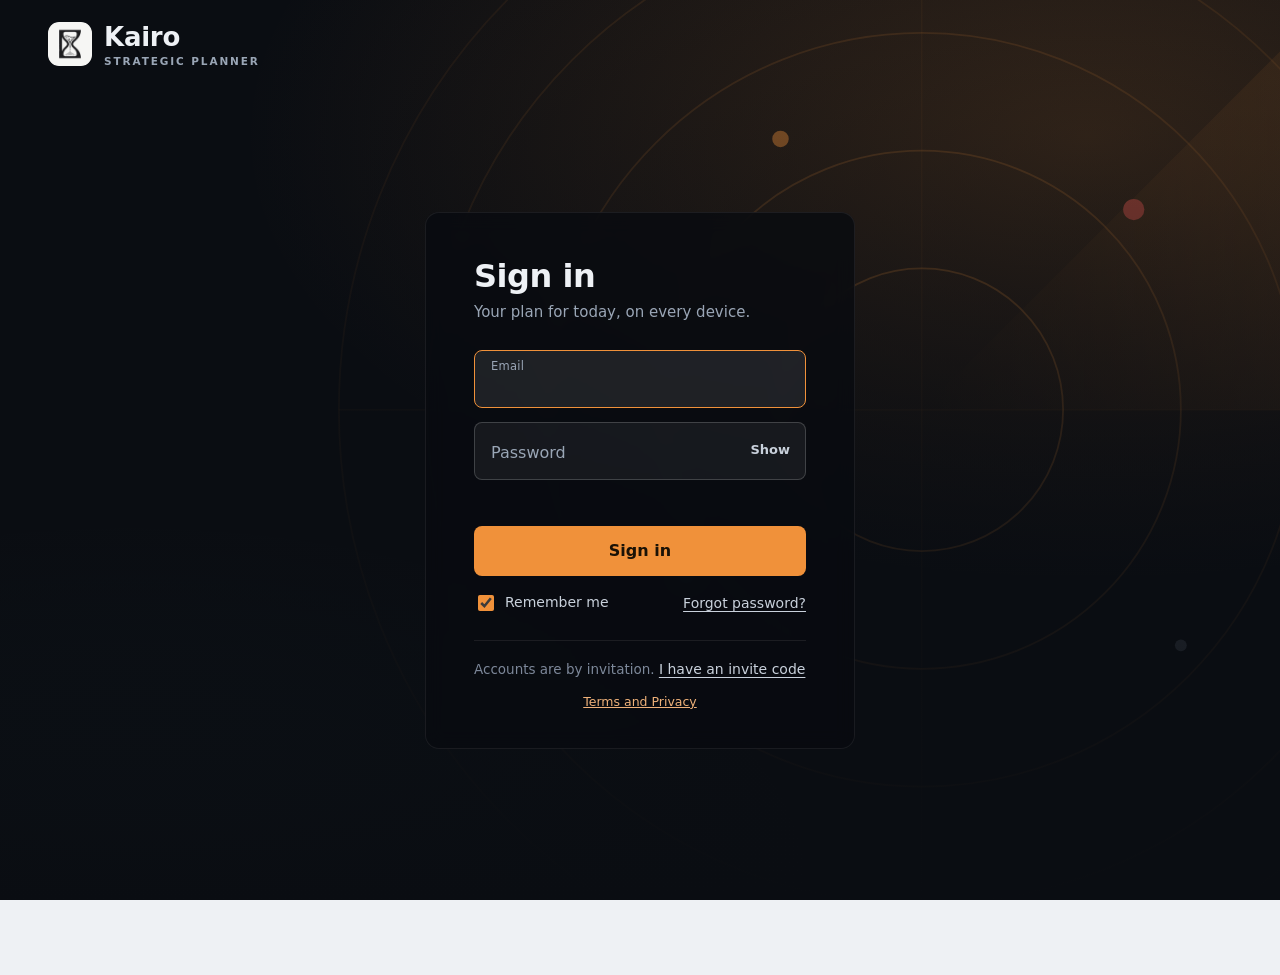
==== commit 1c954187: "v0.42 alpha: invite-code sign-up (link fills the code), admin invite codes in Settings, Terms and Pr" ====
--- a/index.html
+++ b/index.html
@@ -3,7 +3,7 @@
 <body>
 <link rel="preconnect" href="https://fonts.googleapis.com">
 <link rel="stylesheet" href="https://fonts.googleapis.com/css2?family=Bricolage+Grotesque:opsz,wght@12..96,500;12..96,700&family=Instrument+Sans:wght@400;500;600&family=JetBrains+Mono:wght@500&display=swap">
-<link rel="stylesheet" href="app.css">
+<link rel="stylesheet" href="app.css?v=0.42">
 
 <div class="wrap">
   <header class="top">
@@ -638,6 +638,24 @@
       </div>
       <span class="fnote">Use “Upload” once on the computer that already has your tasks. Other devices download them when you sign in.</span>
     </div>
+    <div class="field" id="invField" hidden>
+      <span class="lbl">Invite codes</span>
+      <form id="invForm" class="inv-form" autocomplete="off">
+        <input type="text" id="invNote" maxlength="60" placeholder="Who it’s for, e.g. Family, Class" aria-label="Who the code is for">
+        <label class="fnote">Uses <input type="number" id="invUses" min="1" max="500" value="5"></label>
+        <label class="fnote">Expires in <select id="invDays"><option value="7">7 days</option><option value="30" selected>30 days</option><option value="90">90 days</option><option value="0">never</option></select></label>
+        <button class="btn sm primary" type="submit">Create code</button>
+      </form>
+      <div id="invList"></div>
+      <span class="fnote">Only you see this. Each person signs up with a code; share the link and the code fills in by itself.</span>
+    </div>
+    <div class="field">
+      <span class="lbl">Your account</span>
+      <div style="display:flex;gap:8px;flex-wrap:wrap;align-items:center">
+        <a class="btn sm" href="terms.html" target="_blank" rel="noopener">Terms and Privacy</a>
+        <button class="btn sm danger" type="button" id="delAcct">Delete my account and data</button>
+      </div>
+    </div>
     <div class="field">
       <span class="lbl">Backup</span>
       <div style="display:flex;gap:8px;flex-wrap:wrap">
@@ -694,18 +712,32 @@
     <form class="auth-card" id="lForm" novalidate>
       <h1 id="lHead">Sign in</h1>
       <p class="auth-sub" id="lSub">Your plan for today, on every device.</p>
+      <label class="float" id="lCodeF" hidden><input type="text" id="lCode" placeholder=" " autocomplete="off" autocapitalize="characters" spellcheck="false"><span>Invite code</span></label>
       <label class="float" id="lEmailF"><input type="email" id="lEmail" placeholder=" " autocomplete="username" required><span>Email</span></label>
       <label class="float pw" id="lPassF"><input type="password" id="lPass" placeholder=" " autocomplete="current-password"><span id="lPassL">Password</span><button type="button" class="peek" data-for="lPass">Show</button></label>
       <label class="float pw" id="lPass2F" hidden><input type="password" id="lPass2" placeholder=" " autocomplete="new-password"><span>Confirm new password</span><button type="button" class="peek" data-for="lPass2">Show</button></label>
+      <label class="auth-terms" id="lTermsF" hidden><input type="checkbox" id="lTerms"> <span>I understand Kairo is an early test (alpha) and I accept the <a href="terms.html" target="_blank" rel="noopener">Terms and Privacy</a>.</span></label>
       <p class="auth-msg" id="lMsg" role="status"></p>
       <button class="auth-go" type="submit" id="lGo">Sign in</button>
       <div class="auth-row" id="lRow">
         <label><input type="checkbox" id="lRemember"> Remember me</label>
         <button type="button" class="auth-link" id="lForgot">Forgot password?</button>
       </div>
-      <div class="auth-foot"><span id="lFoot">Accounts are by invitation.</span><button type="button" class="auth-link" id="lCancel">Cancel</button></div>
+      <div class="auth-foot"><span><span id="lFoot">Accounts are by invitation.</span> <button type="button" class="auth-link" id="lJoin">I have an invite code</button></span><button type="button" class="auth-link" id="lCancel">Cancel</button></div>
+      <p class="auth-legal"><a href="terms.html" target="_blank" rel="noopener">Terms and Privacy</a></p>
     </form>
   </main>
+</div>
+<div class="scrim" id="daScrim" hidden>
+  <form class="sheet" id="daForm" autocomplete="off">
+    <h3>Delete your account?</h3>
+    <p>This permanently deletes, from this device and from the cloud:</p>
+    <ul class="da-list"><li>your tasks, projects, events, spaces and settings</li><li>your attached files</li><li>spaces you created and shared (the other members keep their own tasks)</li><li>your feedback and error reports</li><li>your login</li></ul>
+    <p class="fnote">It can’t be undone. Want a copy first? Use Settings → Backup → Export backup.</p>
+    <div class="field"><label for="daType">Type DELETE to confirm</label><input type="text" id="daType" autocomplete="off" autocapitalize="characters"></div>
+    <p class="fnote" id="daMsg" role="status"></p>
+    <div class="sheet-actions"><div class="right"><button class="btn" type="button" id="daCancel">Cancel</button><button class="btn danger-fill" type="submit" id="daGo" disabled>Delete everything</button></div></div>
+  </form>
 </div>
 <!-- Welcome (first run) -->
 <div class="scrim" id="obScrim" hidden>
@@ -832,5 +864,5 @@
 <script src="supabase.js"></script>
 <div class="toast" id="toast" hidden></div>
 
-<script src="app.js"></script>
+<script src="app.js?v=0.42"></script>
 </body></html>
--- a/app.css
+++ b/app.css
@@ -577,3 +577,18 @@
 .det-sub-row:hover span:first-child{color:var(--accent)}
 .det-sub-row.done span:first-child{text-decoration:line-through;color:var(--muted)}
 @media (prefers-reduced-motion:reduce){*{transition:none!important;scroll-behavior:auto!important}}
+.auth-terms{display:flex;gap:10px;align-items:flex-start;margin:6px 0 4px;font-size:13.5px;color:#c9d1dc;line-height:1.4;cursor:pointer}
+.auth-terms input{accent-color:#f0913a;width:17px;height:17px;flex:none;margin-top:1px}
+.auth-terms a,.auth-legal a{color:#f0b27a}
+.auth-legal{margin:14px 0 0;font-size:12.5px;text-align:center}
+#lCode{text-transform:uppercase;letter-spacing:.06em}
+.inv-form{display:flex;flex-wrap:wrap;gap:8px;align-items:center;margin-bottom:8px}
+.inv-form input[type=text]{flex:1;min-width:160px}
+.inv-form input[type=number]{width:70px;padding:6px 8px}
+.inv-form select{width:auto;padding:6px 8px}
+.inv-row{display:flex;flex-wrap:wrap;gap:6px 10px;align-items:center;padding:7px 0;border-top:1px solid var(--line)}
+.inv-row b{font:600 14px var(--f-mono);letter-spacing:.04em}
+.inv-row.off{opacity:.55}
+.da-list{margin:6px 0 10px;padding-left:20px;font-size:14px}
+.btn.danger-fill{background:var(--crit);border-color:var(--crit);color:#fff}
+.btn.danger-fill:disabled{opacity:.45;cursor:not-allowed}
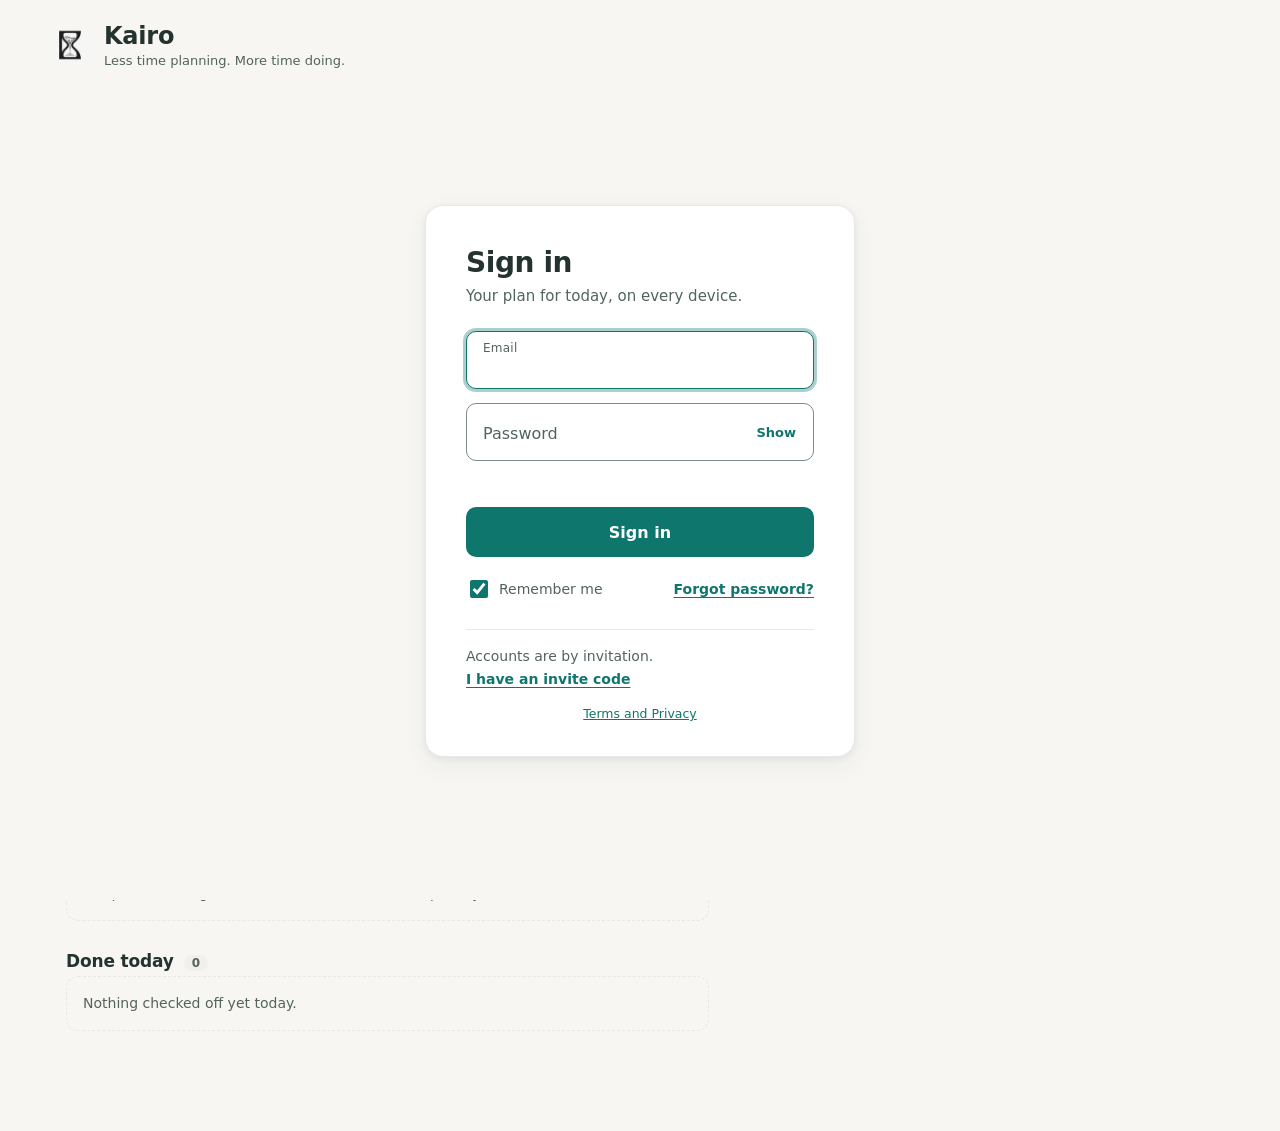
==== commit 662e9a55: "v0.43 alpha: Calm Momentum redesign - warm light/dark tokens with semantic planning states, system f" ====
--- a/index.html
+++ b/index.html
@@ -1,9 +1,7 @@
 <!doctype html>
-<html lang="en"><head><meta charset="utf-8"><meta name="viewport" content="width=device-width,initial-scale=1,viewport-fit=cover"><title>Kairo</title><meta http-equiv="Content-Security-Policy" content="default-src 'self'; script-src 'self'; style-src 'self' 'unsafe-inline' https://fonts.googleapis.com; font-src https://fonts.gstatic.com; img-src 'self' data: blob:; connect-src 'self' https://yuyvntrzwuyttauunzff.supabase.co wss://yuyvntrzwuyttauunzff.supabase.co; worker-src 'self'; base-uri 'self'; form-action 'self'; object-src 'none'"><meta name="theme-color" content="#d9781e"><link rel="manifest" href="manifest.json"><link rel="apple-touch-icon" href="icon-192.png"><meta name="apple-mobile-web-app-capable" content="yes"><meta name="mobile-web-app-capable" content="yes"><link rel="icon" type="image/png" href="favicon.png"><style>:root{color-scheme:light}html,body{margin:0}body{font:14px system-ui,sans-serif;background:#f6f7f9}img{max-width:100%}[hidden]{display:none!important}</style></head>
+<html lang="en"><head><meta charset="utf-8"><meta name="viewport" content="width=device-width,initial-scale=1,viewport-fit=cover"><title>Kairo</title><meta http-equiv="Content-Security-Policy" content="default-src 'self'; script-src 'self'; style-src 'self' 'unsafe-inline'; font-src 'self'; img-src 'self' data: blob:; connect-src 'self' https://yuyvntrzwuyttauunzff.supabase.co wss://yuyvntrzwuyttauunzff.supabase.co; worker-src 'self'; base-uri 'self'; form-action 'self'; object-src 'none'"><meta name="theme-color" content="#0F766E"><link rel="manifest" href="manifest.json"><link rel="apple-touch-icon" href="icon-192.png"><meta name="apple-mobile-web-app-capable" content="yes"><meta name="mobile-web-app-capable" content="yes"><link rel="icon" type="image/png" href="favicon.png"><style>:root{color-scheme:light}html,body{margin:0}body{font:14px system-ui,sans-serif;background:#f6f7f9}img{max-width:100%}[hidden]{display:none!important}</style></head>
 <body>
-<link rel="preconnect" href="https://fonts.googleapis.com">
-<link rel="stylesheet" href="https://fonts.googleapis.com/css2?family=Bricolage+Grotesque:opsz,wght@12..96,500;12..96,700&family=Instrument+Sans:wght@400;500;600&family=JetBrains+Mono:wght@500&display=swap">
-<link rel="stylesheet" href="app.css?v=0.42">
+<link rel="stylesheet" href="app.css?v=0.43">
 
 <div class="wrap">
   <header class="top">
@@ -23,8 +21,8 @@
         </div>
       </span>
     <div>
-      <h1 class="brand"><img src="logo.png" alt="" width="40" height="40"><span>Kairo<small>Strategic planner</small></span></h1>
-      <p class="sub"><span id="today"></span> · <span id="appVersion"></span></p>
+      <h1 class="brand"><img src="logo.png" alt="" width="40" height="40"><span>Kairo<small>Less time planning. More time doing.</small></span></h1>
+      <p class="sub"><span id="today" hidden></span><span id="appVersion"></span></p>
     </div>
     <div class="actions">
       <span class="newwrap" id="scopeWrap">
@@ -71,9 +69,10 @@
   </div>
 
   <div id="viewToday">
+    <header class="day-head"><span class="eyebrow" id="dayHello"></span><h2 id="dayTitle"></h2><p id="dayMsg" role="status"></p></header>
     <form class="quick-add" id="qaForm" autocomplete="off">
       <div class="qa-row">
-        <input type="text" id="qaText" maxlength="200" aria-label="Add a task in one line" placeholder="Add a task… e.g. “Submit report Friday 2h” or “Pagar la luz el 15”">
+        <input type="text" id="qaText" maxlength="200" aria-label="Add a task in one line" placeholder="What do you need to do? e.g. “Report Friday 2h”">
         <button class="btn primary" type="submit">Add</button>
       </div>
       <div class="qa-prev fnote" id="qaPrev" hidden></div>
@@ -82,10 +81,11 @@
     <div class="today-grid">
       <div>
         <div class="now-card" id="nowCard">
-          <div class="now-head"><span class="flabel">Right now</span><b id="timeLeft"></b></div>
+          <div class="now-head"><span class="flabel" id="nowLabel">Up next</span><b id="timeLeft"></b></div>
           <div id="nextUp"></div>
         </div>
         <div class="plan-card" data-mod="work">
+          <div class="cap-stats" id="capStats"></div>
           <div class="plan-head"><div><b id="capUsed">0h</b> <span id="capOf">of 5h focus time planned</span></div><span id="planDay"></span></div>
           <div class="cap" id="capBar"><i id="capFill" style="width:0"></i></div>
           <details class="plan-adj" id="planAdj"><summary>Adjust today’s hours</summary>
@@ -219,10 +219,10 @@
         <div class="hz-row"><span class="flabel">Look ahead</span><button class="help-q" type="button" data-help="radar" aria-label="Help: the Radar" title="How this works">?</button><div class="seg-ctl" id="horizonCtl" role="group" aria-label="Look ahead"></div></div>
         <svg class="radar" id="radar" viewBox="0 0 520 520" role="img" aria-label="Task radar by priority"></svg>
         <div class="legend">
-          <span><i style="background:var(--crit)"></i>P1 Critical 70+</span>
-          <span><i style="background:var(--high)"></i>P2 High 50–69</span>
-          <span><i style="background:var(--mid)"></i>P3 Medium 30–49</span>
-          <span><i style="background:var(--low)"></i>P4 Low &lt;30</span>
+          <span><i style="background:var(--crit)"></i><span data-mod="simple">Top priority</span><span data-mod="detail">P1 Critical 70+</span></span>
+          <span><i style="background:var(--high)"></i><span data-mod="simple">High</span><span data-mod="detail">P2 High 50–69</span></span>
+          <span><i style="background:var(--mid)"></i><span data-mod="simple">Normal</span><span data-mod="detail">P3 Medium 30–49</span></span>
+          <span><i style="background:var(--low)"></i><span data-mod="simple">Low</span><span data-mod="detail">P4 Low &lt;30</span></span>
           <span><i class="subk"></i>Subtask</span>
           <span><i class="sq"></i>Routine check due</span>
           <span><i class="ring"></i>Ring = space</span>
@@ -698,16 +698,8 @@
 </div>
 <!-- Sign-in page -->
 <div class="auth checking" id="lScrim">
-  <div class="auth-bg" aria-hidden="true">
-    <svg viewBox="0 0 1000 1000">
-      <defs><linearGradient id="authG" x1="0" y1="0" x2="1" y2="0"><stop offset="0" stop-color="#f0913a" stop-opacity="0"/><stop offset="1" stop-color="#f0913a" stop-opacity=".55"/></linearGradient></defs>
-      <circle cx="500" cy="500" r="120" fill="none" stroke="rgba(240,145,58,0.5)" stroke-width="1.5"/><circle cx="500" cy="500" r="220" fill="none" stroke="rgba(240,145,58,0.38)" stroke-width="1.5"/><circle cx="500" cy="500" r="320" fill="none" stroke="rgba(240,145,58,0.28)" stroke-width="1.5"/><circle cx="500" cy="500" r="420" fill="none" stroke="rgba(240,145,58,0.2)" stroke-width="1.5"/><circle cx="500" cy="500" r="495" fill="none" stroke="rgba(240,145,58,0.14)" stroke-width="1.5"/>
-      <line x1="5" y1="500" x2="995" y2="500" stroke="rgba(240,145,58,.12)"/><line x1="500" y1="5" x2="500" y2="995" stroke="rgba(240,145,58,.12)"/>
-      <g class="auth-sweep"><path d="M500 500 L995 500 A495 495 0 0 0 850 150 Z" fill="url(#authG)" opacity=".5"/></g>
-      <circle cx="680" cy="330" r="9" fill="#ef5d50"/><circle cx="380" cy="270" r="7" fill="#f0913a"/><circle cx="300" cy="640" r="6" fill="#4fb0c0"/><circle cx="720" cy="700" r="5" fill="#7d889a"/>
-    </svg>
-  </div>
-  <header class="auth-top"><img id="lLogo" alt=""><div><b id="lName">Kairo</b><small id="lTag">Strategic planner</small></div></header>
+  
+  <header class="auth-top"><img id="lLogo" alt=""><div><b id="lName">Kairo</b><small id="lTag">Less time planning. More time doing.</small></div></header>
   <main class="auth-main">
     <form class="auth-card" id="lForm" novalidate>
       <h1 id="lHead">Sign in</h1>
@@ -864,5 +856,5 @@
 <script src="supabase.js"></script>
 <div class="toast" id="toast" hidden></div>
 
-<script src="app.js?v=0.42"></script>
+<script src="app.js?v=0.43"></script>
 </body></html>
--- a/app.css
+++ b/app.css
@@ -1,24 +1,57 @@
 /* Layout: Eisenhower radar (sticky left on wide screens) + daily work and priority lists */
+/* ===== Calm Momentum · design tokens =====
+   Every color, font, radius, shadow and timing comes from here.
+   Older names (--bg, --ink, --accent…) are kept so existing rules follow the new look. */
 :root{
-  --bg:#eef1f4; --surface:#ffffff; --ink:#18202b; --muted:#5d6878; --line:#d5dbe3;
-  --accent:#d9781e; --accent-ink:#ffffff;
-  --crit:#c8372d; --high:#d9781e; --mid:#2f7d8c; --low:#8a95a5;
-  --q1:rgba(200,55,45,.07); --q2:rgba(47,125,140,.07); --q3:rgba(217,120,30,.07); --q4:rgba(138,149,165,.06);
-  --f-display:"Bricolage Grotesque", "Segoe UI", system-ui, sans-serif;
-  --f-body:"Instrument Sans", "Segoe UI", system-ui, sans-serif;
-  --f-mono:"JetBrains Mono", ui-monospace, Menlo, monospace;
+  /* surfaces and text */
+  --bg:#F7F6F2; --surface:#FFFFFF; --surface-2:#F1F0EA; --ink:#24332F; --muted:#52645D; --faint:#5F6F68;
+  --line:#E5EAE6; --line-strong:#7E8F88;
+  /* brand */
+  --accent:#0F766E; --accent-ink:#FFFFFF; --accent-soft:#E2F3EB; --accent-2:#8FC9B5; --warm:#F4B183; --warm-ink:#9A4A12; --warm-soft:#FDF0E6;
+  /* planning states (always shown with a word too) */
+  --st-emergency:#B42318; --st-emergency-soft:#FDECEA;
+  --st-overdue:#B42318; --st-late:#B54708; --st-late-soft:#FEF3E7;
+  --st-risk:#A15C07; --st-risk-soft:#FDF5E3;
+  --st-today:#0F766E; --st-scheduled:#2B5FB4; --st-scheduled-soft:#E8EFFB;
+  --st-done:#2F7A4E; --st-done-soft:#E7F4EC; --st-neutral:#5E6E68; --st-disabled:#A9B5B0;
+  /* priority words (Urgent / High / Normal / Low) */
+  --crit:#B42318; --high:#B54708; --mid:#0F766E; --low:#5E6E68;
+  --q1:rgba(180,35,24,.06); --q2:rgba(15,118,110,.06); --q3:rgba(181,71,8,.06); --q4:rgba(94,110,104,.05);
+  /* type: system fonts only, so it works offline */
+  --f-body:"Inter", ui-sans-serif, system-ui, -apple-system, "Segoe UI", Roboto, "Helvetica Neue", Arial, sans-serif;
+  --f-display:var(--f-body);
+  --f-mono:var(--f-body);
+  --fs-xs:12px; --fs-sm:13px; --fs-md:15px; --fs-lg:17px; --fs-xl:20px; --fs-2xl:26px; --fs-3xl:32px;
+  /* shape, depth, motion */
+  --r-sm:8px; --r-md:10px; --r-lg:14px; --r-xl:18px; --r-pill:999px;
+  --sh-1:0 1px 2px rgba(36,51,47,.06); --sh-2:0 2px 6px rgba(36,51,47,.06), 0 8px 24px rgba(36,51,47,.06); --sh-3:0 12px 40px rgba(36,51,47,.16);
+  --focus:0 0 0 3px rgba(15,118,110,.35);
+  --dur:180ms; --ease:cubic-bezier(.2,.7,.2,1);
+  --sp-1:4px; --sp-2:8px; --sp-3:12px; --sp-4:16px; --sp-5:24px; --sp-6:32px;
 }
 @media (prefers-color-scheme: dark){:root:not([data-theme="light"]){
-  --bg:#12171e; --surface:#1a212b; --ink:#e7ebf0; --muted:#97a2b2; --line:#2c3644;
-  --accent:#f0913a; --accent-ink:#1a1206;
-  --crit:#ef5d50; --high:#f0913a; --mid:#4fb0c0; --low:#7d889a;
-  --q1:rgba(239,93,80,.09); --q2:rgba(79,176,192,.08); --q3:rgba(240,145,58,.08); --q4:rgba(125,136,154,.06);
+  --bg:#121A18; --surface:#1A2421; --surface-2:#202C28; --ink:#E7EEEA; --muted:#A7B8B1; --faint:#8A9C95;
+  --line:#2A3833; --line-strong:#6F837B;
+  --accent:#5CC6B4; --accent-ink:#06201C; --accent-soft:#183731; --accent-2:#3D8C7E; --warm:#E8A06A; --warm-ink:#F2B98C; --warm-soft:#33261C;
+  --st-emergency:#FF8A80; --st-emergency-soft:#3A1F1C; --st-overdue:#FF8A80; --st-late:#F2A65A; --st-late-soft:#36281A;
+  --st-risk:#E8B55A; --st-risk-soft:#352C18; --st-today:#5CC6B4; --st-scheduled:#8FB3F5; --st-scheduled-soft:#1E2A40;
+  --st-done:#7CCB98; --st-done-soft:#1C3326; --st-neutral:#A7B8B1; --st-disabled:#5C6B66;
+  --crit:#FF8A80; --high:#F2A65A; --mid:#5CC6B4; --low:#A7B8B1;
+  --q1:rgba(255,138,128,.08); --q2:rgba(92,198,180,.08); --q3:rgba(242,166,90,.08); --q4:rgba(167,184,177,.05);
+  --sh-1:0 1px 2px rgba(0,0,0,.3); --sh-2:0 2px 8px rgba(0,0,0,.35); --sh-3:0 12px 40px rgba(0,0,0,.5);
+  --focus:0 0 0 3px rgba(92,198,180,.45);
   color-scheme:dark}}
 :root[data-theme="dark"]{
-  --bg:#12171e; --surface:#1a212b; --ink:#e7ebf0; --muted:#97a2b2; --line:#2c3644;
-  --accent:#f0913a; --accent-ink:#1a1206;
-  --crit:#ef5d50; --high:#f0913a; --mid:#4fb0c0; --low:#7d889a;
-  --q1:rgba(239,93,80,.09); --q2:rgba(79,176,192,.08); --q3:rgba(240,145,58,.08); --q4:rgba(125,136,154,.06);
+  --bg:#121A18; --surface:#1A2421; --surface-2:#202C28; --ink:#E7EEEA; --muted:#A7B8B1; --faint:#8A9C95;
+  --line:#2A3833; --line-strong:#6F837B;
+  --accent:#5CC6B4; --accent-ink:#06201C; --accent-soft:#183731; --accent-2:#3D8C7E; --warm:#E8A06A; --warm-ink:#F2B98C; --warm-soft:#33261C;
+  --st-emergency:#FF8A80; --st-emergency-soft:#3A1F1C; --st-overdue:#FF8A80; --st-late:#F2A65A; --st-late-soft:#36281A;
+  --st-risk:#E8B55A; --st-risk-soft:#352C18; --st-today:#5CC6B4; --st-scheduled:#8FB3F5; --st-scheduled-soft:#1E2A40;
+  --st-done:#7CCB98; --st-done-soft:#1C3326; --st-neutral:#A7B8B1; --st-disabled:#5C6B66;
+  --crit:#FF8A80; --high:#F2A65A; --mid:#5CC6B4; --low:#A7B8B1;
+  --q1:rgba(255,138,128,.08); --q2:rgba(92,198,180,.08); --q3:rgba(242,166,90,.08); --q4:rgba(167,184,177,.05);
+  --sh-1:0 1px 2px rgba(0,0,0,.3); --sh-2:0 2px 8px rgba(0,0,0,.35); --sh-3:0 12px 40px rgba(0,0,0,.5);
+  --focus:0 0 0 3px rgba(92,198,180,.45);
   color-scheme:dark}
 *{box-sizing:border-box}
 body{background:var(--bg);color:var(--ink);font-family:var(--f-body);font-size:15px;line-height:1.5}
@@ -122,41 +155,37 @@
 .sheet-actions .right{display:flex;gap:8px;margin-left:auto}
 .btn.danger{color:var(--crit)}
 .confirm-del{font-size:13px;color:var(--crit);display:flex;align-items:center;gap:8px;flex-wrap:wrap}
-.auth{position:fixed;inset:0;z-index:40;background:#0a0d12;color:#eef1f5;display:flex;flex-direction:column;overflow-y:auto;font-family:var(--f-body)}
+.auth{position:fixed;inset:0;z-index:40;background:var(--bg);color:var(--ink);display:flex;flex-direction:column;overflow-y:auto;font-family:var(--f-body)}
 .auth.checking .auth-main{visibility:hidden}
-.auth-bg{position:fixed;inset:0;pointer-events:none;overflow:hidden;
-  background:radial-gradient(120% 90% at 85% 15%,rgba(240,145,58,.22),transparent 55%),radial-gradient(90% 70% at 10% 100%,rgba(79,176,192,.12),transparent 60%),#0a0d12}
-.auth-bg svg{position:absolute;right:-18vmax;top:-14vmax;width:92vmax;height:92vmax;opacity:.55}
-.auth-sweep{transform-origin:500px 500px;animation:authSweep 9s linear infinite}
-@keyframes authSweep{to{transform:rotate(360deg)}}
-.auth-bg::after{content:"";position:absolute;inset:0;background:linear-gradient(180deg,rgba(10,13,18,.15),rgba(10,13,18,.75) 70%,#0a0d12)}
+.auth-bg{display:none}
 .auth-top{position:relative;display:flex;align-items:center;gap:12px;padding:22px clamp(16px,4vw,48px)}
-.auth-top img{width:44px;height:44px;border-radius:11px}
-.auth-top b{font:700 26px var(--f-display);letter-spacing:-.01em}
-.auth-top small{display:block;font:600 10.5px var(--f-body);letter-spacing:.18em;text-transform:uppercase;color:#9aa6b6;margin-top:2px}
+.auth-top img{width:44px;height:44px;border-radius:12px}
+.auth-top b{font:700 24px var(--f-display);letter-spacing:-.01em}
+.auth-top small{display:block;font:500 13px var(--f-body);color:var(--muted);margin-top:2px}
 .auth-main{position:relative;flex:1;display:flex;align-items:center;justify-content:center;padding:12px 16px 40px}
-.auth-card{width:100%;max-width:430px;background:rgba(8,11,16,.78);backdrop-filter:blur(10px);-webkit-backdrop-filter:blur(10px);border:1px solid rgba(255,255,255,.07);border-radius:14px;padding:44px 48px 36px}
-.auth-card h1{font:700 32px var(--f-display);margin:0 0 6px;letter-spacing:-.015em}
-.auth-sub{color:#9aa6b6;margin:0 0 26px;font-size:15px}
+.auth-card{width:100%;max-width:430px;background:var(--surface);border:1px solid var(--line);border-radius:var(--r-xl);box-shadow:var(--sh-2);padding:40px 40px 32px}
+@media (max-width:480px){.auth-card{padding:28px 20px 24px}}
+.auth-card h1{font:700 28px var(--f-display);margin:0 0 6px;letter-spacing:-.015em}
+.auth-sub{color:var(--muted);margin:0 0 24px;font-size:15px}
 .float{position:relative;display:block;margin-bottom:14px}
-.auth .float input{width:100%;height:58px;padding:24px 16px 8px;font:16px var(--f-body);color:#eef1f5;background:rgba(255,255,255,.06);border:1px solid rgba(255,255,255,.18);border-radius:8px;outline:none;transition:border-color .15s,background .15s}
-.auth .float input:focus{border-color:#f0913a;background:rgba(255,255,255,.09)}
-.float>span{position:absolute;left:17px;top:19px;font-size:16px;color:#9aa6b6;pointer-events:none;transition:top .15s,font-size .15s}
-.float input:focus+span,.float input:not(:placeholder-shown)+span{top:8px;font-size:11.5px;letter-spacing:.02em}
+.auth .float input{width:100%;height:58px;padding:24px 16px 8px;font:16px var(--f-body);color:var(--ink);background:var(--surface);border:1px solid var(--line-strong);border-radius:var(--r-md);outline:none;transition:border-color var(--dur),box-shadow var(--dur)}
+.auth .float input:focus{border-color:var(--accent);box-shadow:var(--focus)}
+.float>span{position:absolute;left:17px;top:19px;font-size:16px;color:var(--muted);pointer-events:none;transition:top var(--dur),font-size var(--dur)}
+.float input:focus+span,.float input:not(:placeholder-shown)+span{top:8px;font-size:12px;letter-spacing:.02em}
 .float.pw input{padding-right:64px}
-.peek{position:absolute;right:10px;top:16px;background:none;border:none;color:#c9d1dc;font:600 13px var(--f-body);cursor:pointer;padding:4px 6px;border-radius:6px}
-.peek:hover{color:#fff}
-.auth-go{width:100%;height:50px;margin-top:6px;border:none;border-radius:8px;background:#f0913a;color:#1a1206;font:700 16px var(--f-body);cursor:pointer;transition:filter .15s,transform .05s}
-.auth-go:hover{filter:brightness(1.07)} .auth-go:active{transform:translateY(1px)} .auth-go:disabled{opacity:.6;cursor:progress}
-.auth-msg{min-height:20px;margin:2px 0 6px;font-size:14px;color:#ffb27a}
-.auth-msg.ok{color:#7fd3df}
-.auth-row{display:flex;justify-content:space-between;align-items:center;gap:10px;margin-top:16px;font-size:14px;color:#c9d1dc}
-.auth-row label{display:inline-flex;align-items:center;gap:8px;cursor:pointer}
-.auth-row input{accent-color:#f0913a;width:16px;height:16px}
-.auth-link{background:none;border:none;color:#c9d1dc;font:500 14px var(--f-body);cursor:pointer;padding:0;text-decoration:underline;text-underline-offset:3px}
-.auth-link:hover{color:#fff}
-.auth-foot{margin:26px 0 0;padding-top:18px;border-top:1px solid rgba(255,255,255,.08);color:#7d889a;font-size:13.5px;display:flex;justify-content:space-between;gap:10px;flex-wrap:wrap}
-.auth :focus-visible{outline:2px solid #f0913a;outline-offset:2px}
+.peek{position:absolute;right:10px;top:12px;min-height:34px;background:none;border:none;color:var(--accent);font:600 13px var(--f-body);cursor:pointer;padding:4px 8px;border-radius:var(--r-sm)}
+.peek:hover{background:var(--accent-soft)}
+.auth-go{width:100%;height:50px;margin-top:6px;border:none;border-radius:var(--r-md);background:var(--accent);color:var(--accent-ink);font:700 16px var(--f-body);cursor:pointer;transition:filter var(--dur),transform .05s}
+.auth-go:hover{filter:brightness(1.06)} .auth-go:active{transform:translateY(1px)} .auth-go:disabled{opacity:.6;cursor:progress}
+.auth-msg{min-height:20px;margin:2px 0 6px;font-size:14px;color:var(--st-emergency)}
+.auth-msg.ok{color:var(--accent)}
+.auth-row{display:flex;justify-content:space-between;align-items:center;gap:10px;margin-top:16px;font-size:14px;color:var(--muted)}
+.auth-row label{display:inline-flex;align-items:center;gap:8px;cursor:pointer;min-height:32px}
+.auth-row input{accent-color:var(--accent);width:18px;height:18px}
+.auth-link{background:none;border:none;color:var(--accent);font:600 14px var(--f-body);cursor:pointer;padding:4px 0;text-decoration:underline;text-underline-offset:3px}
+.auth-link:hover{color:var(--ink)}
+.auth-foot{margin:24px 0 0;padding-top:16px;border-top:1px solid var(--line);color:var(--muted);font-size:14px;display:flex;justify-content:space-between;gap:10px;flex-wrap:wrap}
+.auth :focus-visible{outline:none;box-shadow:var(--focus)}
 @media (max-width:520px){.auth-card{background:transparent;border:none;backdrop-filter:none;-webkit-backdrop-filter:none;padding:18px 4px}.auth-main{align-items:flex-start}.auth-card h1{font-size:28px}}
 @media (prefers-reduced-motion:reduce){.auth-sweep{animation:none}}
 header.top{position:relative}
@@ -577,9 +606,9 @@
 .det-sub-row:hover span:first-child{color:var(--accent)}
 .det-sub-row.done span:first-child{text-decoration:line-through;color:var(--muted)}
 @media (prefers-reduced-motion:reduce){*{transition:none!important;scroll-behavior:auto!important}}
-.auth-terms{display:flex;gap:10px;align-items:flex-start;margin:6px 0 4px;font-size:13.5px;color:#c9d1dc;line-height:1.4;cursor:pointer}
-.auth-terms input{accent-color:#f0913a;width:17px;height:17px;flex:none;margin-top:1px}
-.auth-terms a,.auth-legal a{color:#f0b27a}
+.auth-terms{display:flex;gap:10px;align-items:flex-start;margin:6px 0 4px;font-size:14px;color:var(--muted);line-height:1.4;cursor:pointer}
+.auth-terms input{accent-color:var(--accent);width:18px;height:18px;flex:none;margin-top:1px}
+.auth-terms a,.auth-legal a{color:var(--accent)}
 .auth-legal{margin:14px 0 0;font-size:12.5px;text-align:center}
 #lCode{text-transform:uppercase;letter-spacing:.06em}
 .inv-form{display:flex;flex-wrap:wrap;gap:8px;align-items:center;margin-bottom:8px}
@@ -592,3 +621,144 @@
 .da-list{margin:6px 0 10px;padding-left:20px;font-size:14px}
 .btn.danger-fill{background:var(--crit);border-color:var(--crit);color:#fff}
 .btn.danger-fill:disabled{opacity:.45;cursor:not-allowed}
+
+/* ===== Calm Momentum · components =====
+   Loaded last so it restyles the existing markup through the tokens above. */
+body{font-size:var(--fs-md);-webkit-font-smoothing:antialiased;text-rendering:optimizeLegibility}
+.wrap{padding-block:18px 72px}
+h1{font-weight:750;letter-spacing:-.02em}
+.brand img{border-radius:12px}
+.brand small{font:500 13px var(--f-body);letter-spacing:0;text-transform:none;color:var(--muted);margin-top:4px}
+.sub{font-size:var(--fs-xs);color:var(--faint)}
+a{color:var(--accent)}
+/* focus: one visible ring everywhere */
+:where(a,button,input,select,textarea,summary,[tabindex]):focus-visible{outline:none;box-shadow:var(--focus)}
+.task:focus-visible,.chip:focus-visible,.btn:focus-visible{outline:none;box-shadow:var(--focus)}
+label.seg input:focus-visible+span{outline:none;box-shadow:var(--focus)}
+/* buttons */
+.btn{border-radius:var(--r-md);border-color:var(--line);min-height:40px;padding:8px 14px;transition:background var(--dur) var(--ease),border-color var(--dur) var(--ease),filter var(--dur);box-shadow:var(--sh-1)}
+.btn:hover{border-color:var(--accent-2);background:var(--surface)}
+.btn:active{transform:translateY(1px)}
+.btn.primary{background:var(--accent);border-color:var(--accent);color:var(--accent-ink)}
+.btn.primary:hover{filter:brightness(1.08);background:var(--accent)}
+.btn.sm{min-height:34px;padding:5px 12px;border-radius:var(--r-sm)}
+.btn.danger,.btn.sm.danger{color:var(--st-emergency)}
+.icon-btn{min-width:40px}
+/* form controls: borders at 3:1 so the field is visible */
+input[type=text],input[type=search],input[type=email],input[type=password],input[type=date],input[type=number],input[type=time],input[type=datetime-local],select,textarea{background:var(--surface);border:1px solid var(--line-strong);border-radius:var(--r-md);color:var(--ink);transition:border-color var(--dur),box-shadow var(--dur)}
+input:focus,select:focus,textarea:focus{border-color:var(--accent)}
+.field>label,.field>.lbl{font-size:var(--fs-sm);text-transform:none;letter-spacing:0;color:var(--ink);font-weight:600}
+.flabel{font-size:var(--fs-xs);letter-spacing:.04em;color:var(--muted)}
+.fnote{color:var(--muted)}
+/* chips, segments, switches */
+.chip{border-radius:var(--r-pill);border-color:var(--line);min-height:34px;padding:5px 14px;transition:background var(--dur),border-color var(--dur)}
+.chip:hover{border-color:var(--accent-2)}
+.chip[aria-pressed="true"]{background:var(--accent-soft);color:var(--accent);border-color:var(--accent);font-weight:600}
+label.seg span{border-radius:var(--r-md);border-color:var(--line-strong);font:600 14px var(--f-body);min-height:40px;display:flex;align-items:center;justify-content:center;padding:6px 4px;transition:background var(--dur),border-color var(--dur)}
+label.seg.auto span{font:600 13px var(--f-body)}
+label.seg input:checked+span{background:var(--accent);color:var(--accent-ink);border-color:var(--accent)}
+.seg-ctl{border-radius:var(--r-pill);background:var(--surface-2);border-color:var(--line)}
+.seg-ctl button{border-radius:var(--r-pill);min-height:32px;padding:5px 12px}
+.seg-ctl button[aria-pressed="true"]{background:var(--surface);color:var(--accent);box-shadow:var(--sh-1)}
+/* navigation */
+.tabs{border-bottom:none;gap:6px;background:var(--surface-2);padding:4px;border-radius:var(--r-pill);width:fit-content;max-width:100%}
+.tab{border-radius:var(--r-pill);border-bottom:none;margin:0;padding:8px 16px;min-height:40px;color:var(--muted);transition:background var(--dur),color var(--dur)}
+.tab:hover{color:var(--ink)}
+.tab[aria-selected="true"]{background:var(--surface);color:var(--accent);box-shadow:var(--sh-1)}
+@media (max-width:640px){
+  div.tabs{width:auto;border-radius:0;background:var(--surface);border-top:1px solid var(--line);box-shadow:0 -4px 16px rgba(36,51,47,.06);padding:4px 4px calc(6px + env(safe-area-inset-bottom,0px))}
+  .tabs .tab{border-radius:var(--r-md);min-height:52px;background:none;box-shadow:none;font-weight:600}
+  .tabs .tab[aria-selected="true"]{background:var(--accent-soft);color:var(--accent);box-shadow:none}
+}
+.acct-btn{background:var(--accent);color:var(--accent-ink);box-shadow:0 0 0 2px var(--accent-soft)}
+.sdot{background:var(--st-neutral);border-color:var(--bg)}
+.sdot.ok{background:var(--st-done)} .sdot.busy{background:var(--st-late)} .sdot.err{background:var(--st-emergency)}
+.acct-menu{border-radius:var(--r-lg);box-shadow:var(--sh-3)}
+.acct-menu button{border-radius:var(--r-sm);min-height:40px}
+/* lists and task cards */
+.group h2{font-size:var(--fs-lg);font-weight:700;letter-spacing:-.01em}
+.group h2 .count{font:600 12px var(--f-body);color:var(--muted);background:var(--surface-2);border-radius:var(--r-pill);padding:1px 8px;font-variant-numeric:tabular-nums}
+.task{border-radius:var(--r-lg);border-color:var(--line);box-shadow:var(--sh-1);padding:12px 14px;transition:border-color var(--dur),box-shadow var(--dur),opacity var(--dur)}
+.task:hover{border-color:var(--accent-2)}
+.task.hl{border-color:var(--accent);box-shadow:var(--focus)}
+.task.done{opacity:.75}
+.task.subrow{border-style:solid;background:var(--surface-2);box-shadow:none}
+.rank{font:600 12px var(--f-body);color:var(--faint);font-variant-numeric:tabular-nums}
+.check{width:24px;height:24px;border:2px solid var(--line-strong);border-radius:50%;transition:background var(--dur),border-color var(--dur),transform var(--dur) var(--ease)}
+.check:hover{border-color:var(--st-done)}
+.check:checked{background:var(--st-done);border-color:var(--st-done);transform:scale(1.06)}
+.t-title{font-weight:600;line-height:1.35}
+.t-meta{font-size:var(--fs-sm);gap:4px 10px}
+.hours{font:600 12.5px var(--f-body);font-variant-numeric:tabular-nums;color:var(--ink)}
+.tag{border-radius:var(--r-pill);background:var(--surface-2);border-color:var(--line);padding:0 8px}
+/* planning states: color plus the word that is always shown */
+.why{font-weight:600}
+.why.risk{color:var(--st-late)} .why.due{color:var(--st-overdue)} .why.start{color:var(--st-today)} .why.pull,.why.steady{color:var(--st-scheduled)}
+.t-meta .over{color:var(--st-overdue)} .t-meta .soon{color:var(--st-late)} .startby{color:var(--st-today)} .readyby{color:var(--ink)}
+.lhf{color:var(--st-done)}
+/* priority badge: a soft pill, a word in simple mode, the 0–100 number in detailed mode */
+.score{font:700 12.5px var(--f-body);font-variant-numeric:tabular-nums;border-radius:var(--r-pill);padding:3px 10px;min-width:auto;color:var(--ink);background:var(--surface-2);border:1px solid transparent}
+.tier-crit{background:var(--st-emergency-soft);color:var(--st-emergency)}
+.tier-high{background:var(--st-late-soft);color:var(--st-late)}
+.tier-mid{background:var(--accent-soft);color:var(--accent)}
+.tier-low{background:var(--surface-2);color:var(--muted)}
+.det-head .score{font-size:14px;padding:5px 12px}
+/* Today */
+.day-head{margin:2px 0 14px}
+.day-head .eyebrow{font-size:var(--fs-sm);font-weight:600;color:var(--muted)}
+.day-head h2{font-size:var(--fs-2xl);font-weight:750;letter-spacing:-.02em;margin:2px 0 4px;line-height:1.15}
+.day-head p{margin:0;color:var(--muted);font-size:var(--fs-md)}
+.day-head p.warn{color:var(--st-late);font-weight:600}
+.day-head p.alert{color:var(--st-emergency);font-weight:700}
+.quick-add{border-radius:var(--r-lg);box-shadow:var(--sh-1)}
+.quick-add input{border:none;background:transparent;font-size:16px;min-height:44px}
+.quick-add input:focus{box-shadow:none}
+.quick-add:focus-within{box-shadow:var(--focus)}
+.now-card{border:1px solid var(--line);border-radius:var(--r-xl);box-shadow:var(--sh-2);padding:18px 18px 16px}
+.now-head .flabel{display:inline-block;background:var(--accent-soft);color:var(--accent);border-radius:var(--r-pill);padding:3px 10px;letter-spacing:.02em;font-weight:700}
+.now-head b{font:600 14px var(--f-body);font-variant-numeric:tabular-nums;color:var(--muted)}
+.now-title{font-size:22px;font-weight:700;letter-spacing:-.01em}
+.now-acts .btn{min-height:44px;padding-inline:18px}
+.plan-card{border-radius:var(--r-xl);box-shadow:var(--sh-1);padding:16px 18px}
+.plan-head{display:none}
+.cap-stats{display:grid;grid-template-columns:repeat(3,minmax(0,1fr));gap:8px;margin-bottom:12px}
+.cap-stats div{background:var(--surface-2);border-radius:var(--r-md);padding:10px 12px;min-width:0}
+.cap-stats b{display:block;font-size:22px;font-weight:750;font-variant-numeric:tabular-nums;letter-spacing:-.01em}
+.cap-stats span{display:block;font-size:var(--fs-xs);color:var(--muted);font-weight:600}
+.cap-stats .over b{color:var(--st-late)}
+.cap-note{font-size:var(--fs-sm);color:var(--muted);margin:8px 0 0}
+.cap{height:8px;background:var(--surface-2)}
+.cap>i{background:var(--accent);border-radius:99px;transition:width .3s var(--ease)}
+.cap.over>i{background:var(--st-late)}
+.gs-card{border-radius:var(--r-xl);box-shadow:var(--sh-1)}
+.gs-bar i{background:var(--accent)}
+.gs-step.ok > i{background:var(--st-done);border-color:var(--st-done)}
+.banner{border-radius:var(--r-md)}
+.banner.emerg{background:var(--st-emergency-soft);border-color:var(--st-emergency);color:var(--st-emergency)}
+/* dialogs, menus, messages */
+.scrim{background:rgba(20,30,27,.42)}
+.sheet{border-radius:var(--r-xl);box-shadow:var(--sh-3);border-color:var(--line)}
+.sheet h3{font-size:var(--fs-xl);font-weight:700;letter-spacing:-.01em}
+details.more{border-radius:var(--r-lg)}
+.toast{border-radius:var(--r-md);box-shadow:var(--sh-3);padding:10px 16px}
+.toast-undo{color:var(--accent-2)}
+.radar-box,.cal-day,.pcard,.h-item,.feat-list label,.ob-uses label{border-radius:var(--r-lg)}
+.cal-day.today{border-color:var(--accent);box-shadow:var(--focus)}
+.ob-uses label:has(input:checked),.feat-list label:has(input:checked){border-color:var(--accent);background:var(--accent-soft)}
+.feat-list input,.ob-uses input{accent-color:var(--accent)}
+/* motion: short, and none for people who ask for less */
+@keyframes kIn{from{opacity:0;transform:translateY(4px)}to{opacity:1;transform:none}}
+.list>.task{animation:kIn var(--dur) var(--ease) both}
+@media (prefers-reduced-motion:reduce){*,*::before,*::after{animation-duration:.01ms!important;animation-iteration-count:1!important;transition-duration:.01ms!important;scroll-behavior:auto!important}}
+.quick-add input[type=text]{border:none;background:transparent;box-shadow:none}
+.quick-add input[type=text]:focus-visible{box-shadow:none}
+.now-head .flabel{text-transform:none}
+/* sentence-case labels read friendlier than spaced capitals */
+.flabel,.stat span,.road-months span,.q-group,.cal-day h3,.h-group,.day h3,table.rep th,.det-grid dt,.det-sec h4{text-transform:none;letter-spacing:0;font-size:12.5px;font-weight:600}
+.stat b{font-weight:750;font-variant-numeric:tabular-nums}
+.ex{text-transform:none;letter-spacing:0}
+table.rep{border-radius:var(--r-lg)}
+/* client and "closed by" columns belong to the Clients feature */
+body:not(.mod-clients) table.rep :is(th,td):nth-child(3),body:not(.mod-clients) table.rep :is(th,td):nth-child(4){display:none}
+.cal-day.past{opacity:1;background:var(--surface-2)}
+.cal-day.past .cal-item{opacity:.8}
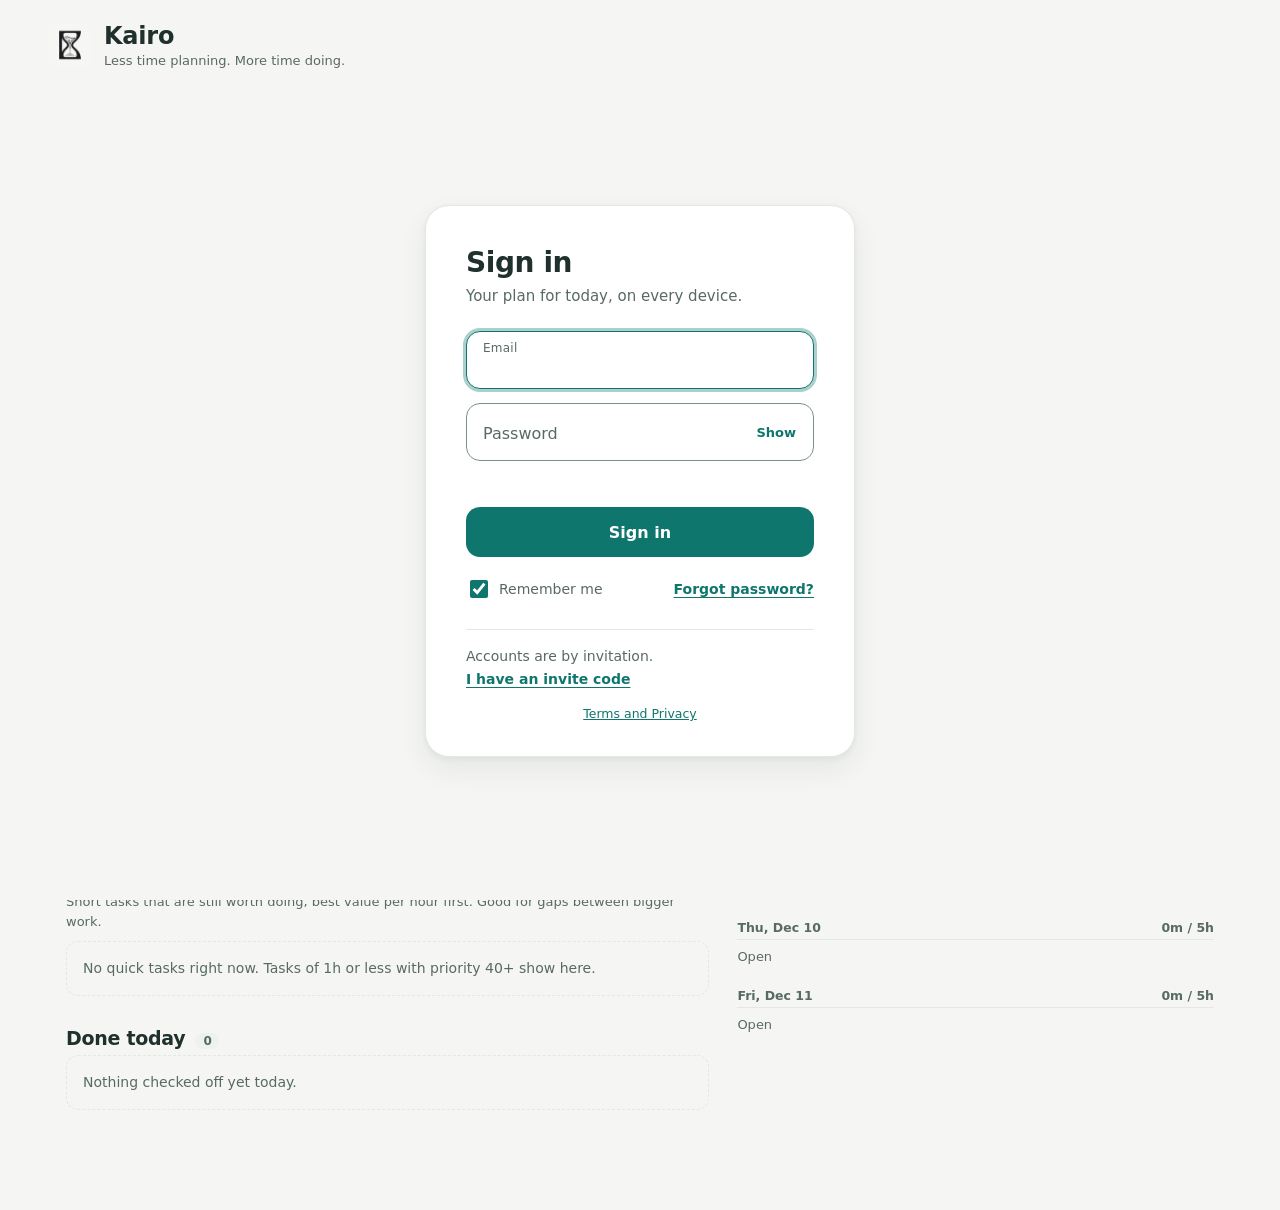
==== commit fcbf385f: "v0.44 alpha: Momentum look - ChatGPT palette (warm light, deep navy dark), capacity hero card with r" ====
--- a/index.html
+++ b/index.html
@@ -1,7 +1,7 @@
 <!doctype html>
-<html lang="en"><head><meta charset="utf-8"><meta name="viewport" content="width=device-width,initial-scale=1,viewport-fit=cover"><title>Kairo</title><meta http-equiv="Content-Security-Policy" content="default-src 'self'; script-src 'self'; style-src 'self' 'unsafe-inline'; font-src 'self'; img-src 'self' data: blob:; connect-src 'self' https://yuyvntrzwuyttauunzff.supabase.co wss://yuyvntrzwuyttauunzff.supabase.co; worker-src 'self'; base-uri 'self'; form-action 'self'; object-src 'none'"><meta name="theme-color" content="#0F766E"><link rel="manifest" href="manifest.json"><link rel="apple-touch-icon" href="icon-192.png"><meta name="apple-mobile-web-app-capable" content="yes"><meta name="mobile-web-app-capable" content="yes"><link rel="icon" type="image/png" href="favicon.png"><style>:root{color-scheme:light}html,body{margin:0}body{font:14px system-ui,sans-serif;background:#f6f7f9}img{max-width:100%}[hidden]{display:none!important}</style></head>
+<html lang="en"><head><meta charset="utf-8"><meta name="viewport" content="width=device-width,initial-scale=1,viewport-fit=cover"><title>Kairo</title><meta http-equiv="Content-Security-Policy" content="default-src 'self'; script-src 'self'; style-src 'self' 'unsafe-inline'; font-src 'self'; img-src 'self' data: blob:; connect-src 'self' https://yuyvntrzwuyttauunzff.supabase.co wss://yuyvntrzwuyttauunzff.supabase.co; worker-src 'self'; base-uri 'self'; form-action 'self'; object-src 'none'"><meta name="theme-color" content="#0F766E" media="(prefers-color-scheme: light)"><meta name="theme-color" content="#0D1B2A" media="(prefers-color-scheme: dark)"><link rel="manifest" href="manifest.json"><link rel="apple-touch-icon" href="icon-192.png"><meta name="apple-mobile-web-app-capable" content="yes"><meta name="mobile-web-app-capable" content="yes"><link rel="icon" type="image/png" href="favicon.png"><style>:root{color-scheme:light}html,body{margin:0}body{font:14px system-ui,sans-serif;background:#f6f7f9}img{max-width:100%}[hidden]{display:none!important}</style></head>
 <body>
-<link rel="stylesheet" href="app.css?v=0.43">
+<link rel="stylesheet" href="app.css?v=0.44">
 
 <div class="wrap">
   <header class="top">
@@ -70,6 +70,16 @@
 
   <div id="viewToday">
     <header class="day-head"><span class="eyebrow" id="dayHello"></span><h2 id="dayTitle"></h2><p id="dayMsg" role="status"></p></header>
+    <div class="plan-card hero" data-mod="work">
+      <div class="cap-stats" id="capStats"></div>
+      <div class="plan-head"><div><b id="capUsed">0h</b> <span id="capOf">of 5h focus time planned</span></div><span id="planDay"></span></div>
+      <div class="cap" id="capBar"><i id="capFill" style="width:0"></i></div>
+      <details class="plan-adj" id="planAdj"><summary>Adjust today’s hours</summary>
+      <div class="hours-row"><span>Today’s hours</span><input type="time" id="tStart" aria-label="Today start time"><span>to</span><input type="time" id="tEnd" aria-label="Today end time"><button class="linkbtn" type="button" id="tReset" hidden>Use usual hours</button></div>
+      <div class="setting"><label for="focusHours">Focus hours per workday</label><input type="number" id="focusHours" min="1" max="12" step="0.5" value="5"><span>Time left after routine checks and interruptions.</span></div>
+      <div class="setting"><label for="busyToday">Meetings today (hours)</label><input type="number" id="busyToday" min="0" max="12" step="0.5" value="0"><span id="busyNote">Other meetings, taken out of today’s focus time. Events in your Kairo calendar are counted automatically.</span></div>
+      </details>
+    </div>
     <form class="quick-add" id="qaForm" autocomplete="off">
       <div class="qa-row">
         <input type="text" id="qaText" maxlength="200" aria-label="Add a task in one line" placeholder="What do you need to do? e.g. “Report Friday 2h”">
@@ -83,16 +93,6 @@
         <div class="now-card" id="nowCard">
           <div class="now-head"><span class="flabel" id="nowLabel">Up next</span><b id="timeLeft"></b></div>
           <div id="nextUp"></div>
-        </div>
-        <div class="plan-card" data-mod="work">
-          <div class="cap-stats" id="capStats"></div>
-          <div class="plan-head"><div><b id="capUsed">0h</b> <span id="capOf">of 5h focus time planned</span></div><span id="planDay"></span></div>
-          <div class="cap" id="capBar"><i id="capFill" style="width:0"></i></div>
-          <details class="plan-adj" id="planAdj"><summary>Adjust today’s hours</summary>
-          <div class="hours-row"><span>Today’s hours</span><input type="time" id="tStart" aria-label="Today start time"><span>to</span><input type="time" id="tEnd" aria-label="Today end time"><button class="linkbtn" type="button" id="tReset" hidden>Use usual hours</button></div>
-          <div class="setting"><label for="focusHours">Focus hours per workday</label><input type="number" id="focusHours" min="1" max="12" step="0.5" value="5"><span>Time left after routine checks and interruptions.</span></div>
-          <div class="setting"><label for="busyToday">Meetings today (hours)</label><input type="number" id="busyToday" min="0" max="12" step="0.5" value="0"><span id="busyNote">Other meetings, taken out of today’s focus time. Events in your Kairo calendar are counted automatically.</span></div>
-          </details>
         </div>
         <div class="banner emerg" id="emergBanner" hidden></div>
         <section class="group">
@@ -856,5 +856,5 @@
 <script src="supabase.js"></script>
 <div class="toast" id="toast" hidden></div>
 
-<script src="app.js?v=0.43"></script>
+<script src="app.js?v=0.44"></script>
 </body></html>
--- a/app.css
+++ b/app.css
@@ -4,10 +4,11 @@
    Older names (--bg, --ink, --accent…) are kept so existing rules follow the new look. */
 :root{
   /* surfaces and text */
-  --bg:#F7F6F2; --surface:#FFFFFF; --surface-2:#F1F0EA; --ink:#24332F; --muted:#52645D; --faint:#5F6F68;
-  --line:#E5EAE6; --line-strong:#7E8F88;
+  --bg:#F5F6F3; --surface:#FFFFFF; --surface-2:#EEF1EC; --ink:#1F302D; --muted:#586A65; --faint:#5B6C67;
+  --line:#E3E8E4; --line-strong:#7E8F88;
   /* brand */
-  --accent:#0F766E; --accent-ink:#FFFFFF; --accent-soft:#E2F3EB; --accent-2:#8FC9B5; --warm:#F4B183; --warm-ink:#9A4A12; --warm-soft:#FDF0E6;
+  --accent:#0F766E; --accent-ink:#FFFFFF; --accent-soft:#DDF5EE; --accent-2:#5BC8B7; --vivid:#14B8A6; --vivid-ink:#06302C; --mint:#5BC8B7;
+  --hero:#0F766E; --hero-ink:#FFFFFF; --hero-ring:#5BC8B7; --hero-fill:#FFFFFF; --nav:#1F302D; --nav-ink:#C9D6D2; --warm:#F4B183; --warm-ink:#9A4A12; --warm-soft:#FDF0E6;
   /* planning states (always shown with a word too) */
   --st-emergency:#B42318; --st-emergency-soft:#FDECEA;
   --st-overdue:#B42318; --st-late:#B54708; --st-late-soft:#FEF3E7;
@@ -23,35 +24,39 @@
   --f-mono:var(--f-body);
   --fs-xs:12px; --fs-sm:13px; --fs-md:15px; --fs-lg:17px; --fs-xl:20px; --fs-2xl:26px; --fs-3xl:32px;
   /* shape, depth, motion */
-  --r-sm:8px; --r-md:10px; --r-lg:14px; --r-xl:18px; --r-pill:999px;
-  --sh-1:0 1px 2px rgba(36,51,47,.06); --sh-2:0 2px 6px rgba(36,51,47,.06), 0 8px 24px rgba(36,51,47,.06); --sh-3:0 12px 40px rgba(36,51,47,.16);
+  --r-sm:10px; --r-md:14px; --r-lg:20px; --r-xl:24px; --r-2xl:28px; --r-pill:999px;
+  --sh-1:0 1px 2px rgba(31,48,45,.06), 0 2px 8px rgba(31,48,45,.04); --sh-2:0 2px 6px rgba(31,48,45,.05), 0 12px 28px rgba(31,48,45,.07); --sh-3:0 16px 44px rgba(31,48,45,.18);
   --focus:0 0 0 3px rgba(15,118,110,.35);
   --dur:180ms; --ease:cubic-bezier(.2,.7,.2,1);
   --sp-1:4px; --sp-2:8px; --sp-3:12px; --sp-4:16px; --sp-5:24px; --sp-6:32px;
 }
 @media (prefers-color-scheme: dark){:root:not([data-theme="light"]){
-  --bg:#121A18; --surface:#1A2421; --surface-2:#202C28; --ink:#E7EEEA; --muted:#A7B8B1; --faint:#8A9C95;
-  --line:#2A3833; --line-strong:#6F837B;
-  --accent:#5CC6B4; --accent-ink:#06201C; --accent-soft:#183731; --accent-2:#3D8C7E; --warm:#E8A06A; --warm-ink:#F2B98C; --warm-soft:#33261C;
-  --st-emergency:#FF8A80; --st-emergency-soft:#3A1F1C; --st-overdue:#FF8A80; --st-late:#F2A65A; --st-late-soft:#36281A;
-  --st-risk:#E8B55A; --st-risk-soft:#352C18; --st-today:#5CC6B4; --st-scheduled:#8FB3F5; --st-scheduled-soft:#1E2A40;
-  --st-done:#7CCB98; --st-done-soft:#1C3326; --st-neutral:#A7B8B1; --st-disabled:#5C6B66;
-  --crit:#FF8A80; --high:#F2A65A; --mid:#5CC6B4; --low:#A7B8B1;
-  --q1:rgba(255,138,128,.08); --q2:rgba(92,198,180,.08); --q3:rgba(242,166,90,.08); --q4:rgba(167,184,177,.05);
-  --sh-1:0 1px 2px rgba(0,0,0,.3); --sh-2:0 2px 8px rgba(0,0,0,.35); --sh-3:0 12px 40px rgba(0,0,0,.5);
-  --focus:0 0 0 3px rgba(92,198,180,.45);
+  --bg:#0D1B2A; --surface:#14283B; --surface-2:#1C3449; --ink:#F5FAFA; --muted:#B4C5CC; --faint:#9DB0B8;
+  --line:#22405A; --line-strong:#5E7C90;
+  --accent:#66D1CC; --accent-ink:#06232A; --accent-soft:#173D4A; --accent-2:#3DBDB3; --vivid:#66D1CC; --vivid-ink:#06232A; --mint:#3DBDB3;
+  --hero:#1C3449; --hero-ink:#F5FAFA; --hero-ring:#3DBDB3; --hero-fill:#66D1CC; --nav:#14283B; --nav-ink:#B4C5CC;
+  --warm:#E8A06A; --warm-ink:#F2B98C; --warm-soft:#33291F;
+  --st-emergency:#FF8A7A; --st-emergency-soft:#3A2230; --st-overdue:#FF8A7A; --st-late:#F2B66D; --st-late-soft:#33301F;
+  --st-risk:#F2C46B; --st-risk-soft:#2F3220; --st-today:#66D1CC; --st-scheduled:#8FB6FF; --st-scheduled-soft:#1B3050;
+  --st-done:#7CD3A0; --st-done-soft:#173A33; --st-neutral:#B4C5CC; --st-disabled:#4F6577;
+  --crit:#FF8A7A; --high:#F2B66D; --mid:#66D1CC; --low:#B4C5CC;
+  --q1:rgba(255,138,122,.08); --q2:rgba(102,209,204,.08); --q3:rgba(242,182,109,.08); --q4:rgba(180,197,204,.05);
+  --sh-1:0 1px 2px rgba(0,0,0,.3); --sh-2:0 4px 14px rgba(0,0,0,.3); --sh-3:0 16px 44px rgba(0,0,0,.5);
+  --focus:0 0 0 3px rgba(102,209,204,.5);
   color-scheme:dark}}
 :root[data-theme="dark"]{
-  --bg:#121A18; --surface:#1A2421; --surface-2:#202C28; --ink:#E7EEEA; --muted:#A7B8B1; --faint:#8A9C95;
-  --line:#2A3833; --line-strong:#6F837B;
-  --accent:#5CC6B4; --accent-ink:#06201C; --accent-soft:#183731; --accent-2:#3D8C7E; --warm:#E8A06A; --warm-ink:#F2B98C; --warm-soft:#33261C;
-  --st-emergency:#FF8A80; --st-emergency-soft:#3A1F1C; --st-overdue:#FF8A80; --st-late:#F2A65A; --st-late-soft:#36281A;
-  --st-risk:#E8B55A; --st-risk-soft:#352C18; --st-today:#5CC6B4; --st-scheduled:#8FB3F5; --st-scheduled-soft:#1E2A40;
-  --st-done:#7CCB98; --st-done-soft:#1C3326; --st-neutral:#A7B8B1; --st-disabled:#5C6B66;
-  --crit:#FF8A80; --high:#F2A65A; --mid:#5CC6B4; --low:#A7B8B1;
-  --q1:rgba(255,138,128,.08); --q2:rgba(92,198,180,.08); --q3:rgba(242,166,90,.08); --q4:rgba(167,184,177,.05);
-  --sh-1:0 1px 2px rgba(0,0,0,.3); --sh-2:0 2px 8px rgba(0,0,0,.35); --sh-3:0 12px 40px rgba(0,0,0,.5);
-  --focus:0 0 0 3px rgba(92,198,180,.45);
+  --bg:#0D1B2A; --surface:#14283B; --surface-2:#1C3449; --ink:#F5FAFA; --muted:#B4C5CC; --faint:#9DB0B8;
+  --line:#22405A; --line-strong:#5E7C90;
+  --accent:#66D1CC; --accent-ink:#06232A; --accent-soft:#173D4A; --accent-2:#3DBDB3; --vivid:#66D1CC; --vivid-ink:#06232A; --mint:#3DBDB3;
+  --hero:#1C3449; --hero-ink:#F5FAFA; --hero-ring:#3DBDB3; --hero-fill:#66D1CC; --nav:#14283B; --nav-ink:#B4C5CC;
+  --warm:#E8A06A; --warm-ink:#F2B98C; --warm-soft:#33291F;
+  --st-emergency:#FF8A7A; --st-emergency-soft:#3A2230; --st-overdue:#FF8A7A; --st-late:#F2B66D; --st-late-soft:#33301F;
+  --st-risk:#F2C46B; --st-risk-soft:#2F3220; --st-today:#66D1CC; --st-scheduled:#8FB6FF; --st-scheduled-soft:#1B3050;
+  --st-done:#7CD3A0; --st-done-soft:#173A33; --st-neutral:#B4C5CC; --st-disabled:#4F6577;
+  --crit:#FF8A7A; --high:#F2B66D; --mid:#66D1CC; --low:#B4C5CC;
+  --q1:rgba(255,138,122,.08); --q2:rgba(102,209,204,.08); --q3:rgba(242,182,109,.08); --q4:rgba(180,197,204,.05);
+  --sh-1:0 1px 2px rgba(0,0,0,.3); --sh-2:0 4px 14px rgba(0,0,0,.3); --sh-3:0 16px 44px rgba(0,0,0,.5);
+  --focus:0 0 0 3px rgba(102,209,204,.5);
   color-scheme:dark}
 *{box-sizing:border-box}
 body{background:var(--bg);color:var(--ink);font-family:var(--f-body);font-size:15px;line-height:1.5}
@@ -762,3 +767,93 @@
 body:not(.mod-clients) table.rep :is(th,td):nth-child(3),body:not(.mod-clients) table.rep :is(th,td):nth-child(4){display:none}
 .cal-day.past{opacity:1;background:var(--surface-2)}
 .cal-day.past .cal-item{opacity:.8}
+
+/* ===== Momentum (v0.44) · premium mobile layer =====
+   Same tokens, bigger shapes, a capacity hero, a pill quick add and a floating tab bar. */
+body{background:var(--bg)}
+.btn{border-radius:var(--r-md);min-height:44px;font-weight:650}
+.btn.sm{border-radius:var(--r-sm)}
+input[type=text],input[type=search],input[type=email],input[type=password],input[type=date],input[type=number],input[type=time],input[type=datetime-local],select,textarea{border-radius:var(--r-md)}
+/* greeting */
+.day-head{margin:4px 0 18px}
+.day-head .eyebrow{font-size:var(--fs-sm);font-weight:600;color:var(--muted)}
+.day-head h2{font-size:clamp(30px,8vw,40px);font-weight:800;letter-spacing:-.035em;line-height:1.05;margin:4px 0 6px}
+/* capacity hero: real numbers only */
+.plan-card.hero{position:relative;overflow:hidden;isolation:isolate;background:var(--hero);color:var(--hero-ink);border:none;border-radius:var(--r-2xl);padding:20px 22px 16px;margin-bottom:16px;box-shadow:var(--sh-2)}
+.plan-card.hero::before,.plan-card.hero::after{content:"";position:absolute;z-index:-1;border-radius:50%;pointer-events:none}
+.plan-card.hero::before{width:220px;height:220px;right:-70px;top:-80px;border:2px solid var(--hero-ring);opacity:.4;box-shadow:0 0 0 34px transparent,inset 0 0 0 34px transparent}
+.plan-card.hero::after{width:96px;height:96px;right:-8px;top:-18px;background:var(--hero-ring);opacity:.28}
+.hero .cap-stats{grid-template-columns:repeat(2,minmax(0,1fr));gap:2px 12px;margin-bottom:14px}
+.hero .cap-stats div{background:none;padding:0}
+.hero .cap-stats div:first-child{grid-column:1/-1;display:flex;align-items:baseline;gap:8px;margin-bottom:10px}
+.hero .cap-stats div:first-child b{font-size:46px;font-weight:800;letter-spacing:-.04em;line-height:1}
+.hero .cap-stats div:first-child span{font-size:15px}
+.hero .cap-stats b{font-size:18px;font-weight:750;color:inherit}
+.hero .cap-stats span{color:inherit;opacity:.88;font-size:13px}
+.hero .cap-stats div:last-child{text-align:right}
+.hero .cap-stats .over b{color:inherit;text-decoration:underline;text-decoration-thickness:2px;text-underline-offset:4px}
+.hero .cap{height:10px;background:color-mix(in srgb,var(--hero-ink) 22%,transparent)}
+.hero .cap>i{background:var(--hero-fill)}
+.hero .cap.over>i{background:var(--st-late)}
+.hero .plan-adj summary{color:inherit;opacity:.9;margin-top:6px}
+.hero .plan-adj[open]{background:var(--surface);color:var(--ink);border-radius:var(--r-lg);padding:8px 14px 12px;margin:10px -8px -4px}
+.hero .plan-adj[open] summary{color:var(--muted);opacity:1}
+/* quick add: one pill, one round button */
+.quick-add{background:transparent;border:none;box-shadow:none;padding:0;margin-bottom:18px}
+.quick-add .qa-row{align-items:center;background:var(--surface);border-radius:var(--r-pill);padding:6px 6px 6px 20px;box-shadow:var(--sh-2);transition:box-shadow var(--dur)}
+.quick-add:focus-within{box-shadow:none}
+.quick-add:focus-within .qa-row{box-shadow:var(--sh-2),var(--focus)}
+.quick-add .btn.primary{border-radius:var(--r-pill);min-height:46px;padding-inline:20px;background:var(--vivid);border-color:var(--vivid);color:var(--vivid-ink);box-shadow:none}
+/* getting started: a small pill until opened */
+.gs-card{border:none;border-radius:var(--r-xl);box-shadow:var(--sh-1);padding:12px 16px}
+.gs-card.closed{display:inline-flex;align-items:center;gap:12px;width:auto;padding:6px 8px 6px 6px;border-radius:var(--r-pill)}
+.gs-card.closed .gs-bar{width:64px;margin:0}
+.gs-toggle{border:none;background:none;color:var(--ink);font:700 14px var(--f-body);padding:6px 10px;border-radius:var(--r-pill);cursor:pointer;display:inline-flex;align-items:center;gap:6px}
+.gs-toggle::after{content:"";width:7px;height:7px;border:solid currentColor;border-width:0 2px 2px 0;transform:rotate(45deg) translateY(-2px);transition:transform var(--dur)}
+.gs-toggle[aria-expanded="true"]::after{transform:rotate(-135deg) translateY(-2px)}
+.gs-toggle:hover{background:var(--surface-2)}
+/* up next: the one card that stands out */
+.now-card{border:none;border-radius:var(--r-xl);box-shadow:var(--sh-2);padding:20px;margin-bottom:22px;background:var(--surface)}
+.now-title{font-size:22px;font-weight:800;letter-spacing:-.02em}
+.now-acts .btn.primary{border-radius:var(--r-md);min-height:48px;padding-inline:22px}
+@media (prefers-color-scheme: dark){:root:not([data-theme="light"]) .now-card{--surface:#A6E6E2;--ink:#06232A;--muted:#0E3F45;--faint:#0E3F45;--surface-2:rgba(6,35,42,.12);--line:rgba(6,35,42,.22);--line-strong:rgba(6,35,42,.5);--accent-soft:rgba(6,35,42,.14);--accent:#06232A;--accent-ink:#66D1CC;background:linear-gradient(135deg,#3DBDB3,#66D1CC);color:var(--ink)}}
+:root[data-theme="dark"] .now-card{--surface:#A6E6E2;--ink:#06232A;--muted:#0E3F45;--faint:#0E3F45;--surface-2:rgba(6,35,42,.12);--line:rgba(6,35,42,.22);--line-strong:rgba(6,35,42,.5);--accent-soft:rgba(6,35,42,.14);--accent:#06232A;--accent-ink:#66D1CC;background:linear-gradient(135deg,#3DBDB3,#66D1CC);color:var(--ink)}
+.now-card .btn:not(.primary){background:color-mix(in srgb,var(--surface) 70%,transparent)}
+/* task cards */
+.group h2{font-size:19px;font-weight:800;letter-spacing:-.015em}
+.task{border:1px solid transparent;border-radius:var(--r-lg);padding:14px 16px;box-shadow:var(--sh-1);transition:border-color var(--dur),box-shadow var(--dur),transform var(--dur) var(--ease)}
+.task:hover{border-color:var(--accent-2);box-shadow:var(--sh-2)}
+.task:active{transform:scale(.995)}
+.task.subrow{border:1px solid transparent}
+.t-title{font-weight:650;font-size:15.5px}
+.daily,.radar-box,.pcard,.pd-card,.cal-quick,.h-item,details.more,table.rep{border-radius:var(--r-lg)}
+.cal-day{border-radius:var(--r-xl);border-color:transparent;box-shadow:var(--sh-1);padding:12px}
+.cal-day.today{border:2px solid var(--accent);box-shadow:var(--sh-2)}
+.cal-day h3 b{font-size:20px;font-weight:800}
+.cal-item{border-radius:var(--r-md);padding:8px 10px;border-left-width:4px}
+.cal-item.work{background:var(--accent-soft)}
+.sheet{border-radius:var(--r-2xl);border:none}
+@media (max-width:640px){.sheet{border-radius:var(--r-2xl) var(--r-2xl) 0 0}}
+.toast{border-radius:var(--r-pill);padding:12px 20px}
+/* floating tab bar on phones; never covers content (the page keeps room for it) */
+@media (max-width:640px){
+  div.tabs{left:12px;right:12px;bottom:calc(10px + env(safe-area-inset-bottom,0px));border-radius:var(--r-pill);background:var(--nav);border:none;padding:6px;gap:2px;box-shadow:0 10px 30px rgba(13,27,42,.28)}
+  .tabs .tab{min-height:52px;border-radius:var(--r-pill);color:var(--nav-ink);font-size:11px;gap:2px;transition:background var(--dur),color var(--dur)}
+  .tabs .tab[aria-selected="true"]{background:var(--vivid);color:var(--vivid-ink);box-shadow:none}
+  .wrap{padding-bottom:calc(112px + env(safe-area-inset-bottom,0px))}
+  .toast{bottom:calc(92px + env(safe-area-inset-bottom,0px))}
+}
+@media (min-width:641px){.tab[aria-selected="true"]{color:var(--accent)}}
+/* calendar date strip (phones) */
+.cal-strip{display:none}
+@media (max-width:900px){
+  .cal-strip{display:grid;grid-template-columns:repeat(7,minmax(0,1fr));gap:6px;margin:0 0 14px;position:sticky;top:0;z-index:5;background:var(--bg);padding:6px 0}
+  .cs-day{display:flex;flex-direction:column;align-items:center;gap:2px;border:none;border-radius:var(--r-pill);background:var(--surface);color:var(--muted);font:600 11.5px var(--f-body);padding:10px 0;min-height:60px;cursor:pointer;box-shadow:var(--sh-1);transition:background var(--dur),color var(--dur)}
+  .cs-day b{font-size:17px;font-weight:800;color:var(--ink)}
+  .cs-day.past{opacity:.7}
+  .cs-day.on{background:var(--accent-soft);color:var(--accent)}
+  .cs-day.sel,.cs-day.on.sel{background:var(--ink);color:var(--bg)}
+  .cs-day.sel b{color:var(--bg)}
+  .cal-day{scroll-margin-top:96px}
+}
+.quick-add .qa-row input,.quick-add .qa-row input:focus{border:0!important;box-shadow:none!important;outline:none;background:transparent}
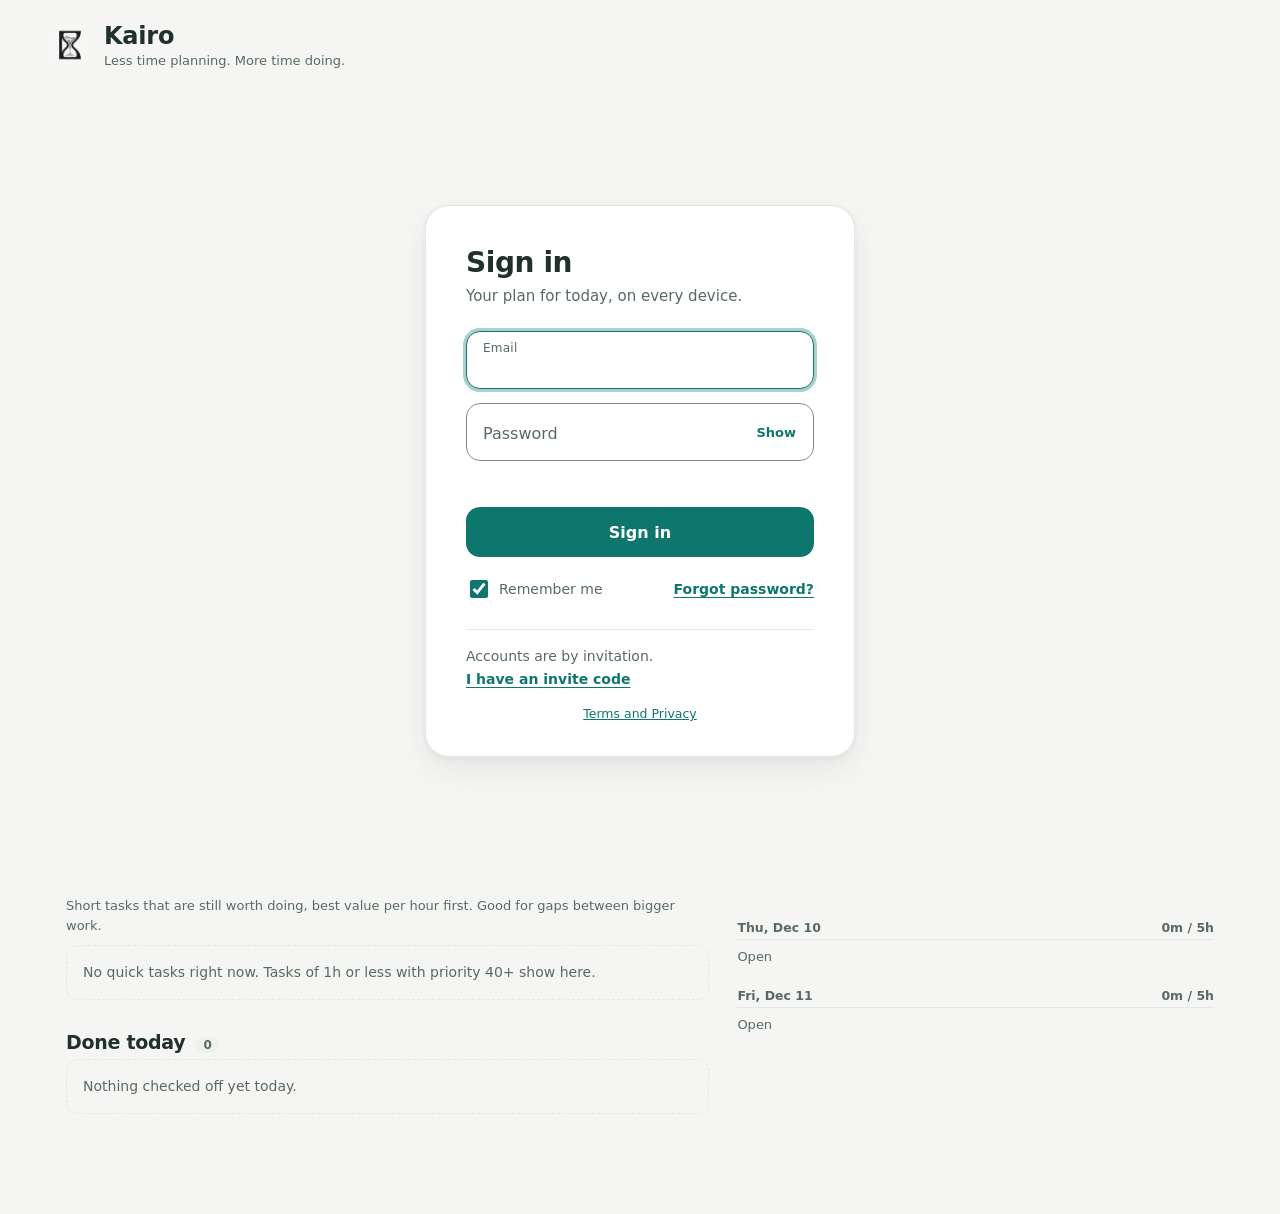
==== commit 9904e101: "v0.44 alpha: match the Momentum mockups - space chips on Today, capacity hero (big number + bar in l" ====
--- a/index.html
+++ b/index.html
@@ -46,6 +46,7 @@
   </header>
 
   <div class="banner" id="banner" hidden></div>
+  <button class="fab" id="fabAdd" type="button" aria-label="New task, project or event" aria-haspopup="menu" aria-expanded="false"><svg viewBox="0 0 24 24" width="28" height="28" fill="none" stroke="currentColor" stroke-width="2.6" stroke-linecap="round" aria-hidden="true"><path d="M12 5v14M5 12h14"/></svg></button>
 
   <div class="filters" id="filterBar">
     <span class="flabel">Show</span>
@@ -70,10 +71,12 @@
 
   <div id="viewToday">
     <header class="day-head"><span class="eyebrow" id="dayHello"></span><h2 id="dayTitle"></h2><p id="dayMsg" role="status"></p></header>
+    <div class="space-chips" id="todaySpaces" role="group" aria-label="Space" hidden></div>
     <div class="plan-card hero" data-mod="work">
       <div class="cap-stats" id="capStats"></div>
       <div class="plan-head"><div><b id="capUsed">0h</b> <span id="capOf">of 5h focus time planned</span></div><span id="planDay"></span></div>
       <div class="cap" id="capBar"><i id="capFill" style="width:0"></i></div>
+      <div class="cap-foot" id="capFoot"></div>
       <details class="plan-adj" id="planAdj"><summary>Adjust today’s hours</summary>
       <div class="hours-row"><span>Today’s hours</span><input type="time" id="tStart" aria-label="Today start time"><span>to</span><input type="time" id="tEnd" aria-label="Today end time"><button class="linkbtn" type="button" id="tReset" hidden>Use usual hours</button></div>
       <div class="setting"><label for="focusHours">Focus hours per workday</label><input type="number" id="focusHours" min="1" max="12" step="0.5" value="5"><span>Time left after routine checks and interruptions.</span></div>
@@ -83,11 +86,10 @@
     <form class="quick-add" id="qaForm" autocomplete="off">
       <div class="qa-row">
         <input type="text" id="qaText" maxlength="200" aria-label="Add a task in one line" placeholder="What do you need to do? e.g. “Report Friday 2h”">
-        <button class="btn primary" type="submit">Add</button>
+        <button class="btn primary qa-go" type="submit" aria-label="Add task"><svg viewBox="0 0 24 24" width="22" height="22" fill="none" stroke="currentColor" stroke-width="2.6" stroke-linecap="round" aria-hidden="true"><path d="M12 5v14M5 12h14"/></svg></button>
       </div>
       <div class="qa-prev fnote" id="qaPrev" hidden></div>
     </form>
-    <div class="gs-card" id="gsCard" hidden></div>
     <div class="today-grid">
       <div>
         <div class="now-card" id="nowCard">
@@ -96,7 +98,7 @@
         </div>
         <div class="banner emerg" id="emergBanner" hidden></div>
         <section class="group">
-          <h2 id="planTitle">Today’s plan <span class="count" id="cPlan"></span></h2>
+          <div class="group-head"><h2 id="planTitle">Today’s plan <span class="count" id="cPlan"></span></h2><div class="gs-card" id="gsCard" hidden></div></div>
           <p class="hint">Work the planner says must start today to make every deadline, then the highest priority items that still fit.</p>
           <div class="list" id="lPlan"></div>
         </section>
--- a/app.css
+++ b/app.css
@@ -783,15 +783,6 @@
 .plan-card.hero::before,.plan-card.hero::after{content:"";position:absolute;z-index:-1;border-radius:50%;pointer-events:none}
 .plan-card.hero::before{width:220px;height:220px;right:-70px;top:-80px;border:2px solid var(--hero-ring);opacity:.4;box-shadow:0 0 0 34px transparent,inset 0 0 0 34px transparent}
 .plan-card.hero::after{width:96px;height:96px;right:-8px;top:-18px;background:var(--hero-ring);opacity:.28}
-.hero .cap-stats{grid-template-columns:repeat(2,minmax(0,1fr));gap:2px 12px;margin-bottom:14px}
-.hero .cap-stats div{background:none;padding:0}
-.hero .cap-stats div:first-child{grid-column:1/-1;display:flex;align-items:baseline;gap:8px;margin-bottom:10px}
-.hero .cap-stats div:first-child b{font-size:46px;font-weight:800;letter-spacing:-.04em;line-height:1}
-.hero .cap-stats div:first-child span{font-size:15px}
-.hero .cap-stats b{font-size:18px;font-weight:750;color:inherit}
-.hero .cap-stats span{color:inherit;opacity:.88;font-size:13px}
-.hero .cap-stats div:last-child{text-align:right}
-.hero .cap-stats .over b{color:inherit;text-decoration:underline;text-decoration-thickness:2px;text-underline-offset:4px}
 .hero .cap{height:10px;background:color-mix(in srgb,var(--hero-ink) 22%,transparent)}
 .hero .cap>i{background:var(--hero-fill)}
 .hero .cap.over>i{background:var(--st-late)}
@@ -857,3 +848,105 @@
   .cal-day{scroll-margin-top:96px}
 }
 .quick-add .qa-row input,.quick-add .qa-row input:focus{border:0!important;box-shadow:none!important;outline:none;background:transparent}
+
+/* ===== Momentum · v0.44 part 2 (matches the mockups) ===== */
+/* space chips on Today */
+.space-chips{display:flex;gap:8px;overflow-x:auto;scrollbar-width:none;margin:-4px 0 16px;padding:2px}
+.space-chips::-webkit-scrollbar{display:none}
+.sp-chip{flex:none;display:inline-flex;align-items:center;gap:8px;min-height:40px;border:none;border-radius:var(--r-pill);padding:8px 16px;background:var(--surface);color:var(--muted);font:600 14px var(--f-body);cursor:pointer;box-shadow:var(--sh-1);transition:background var(--dur),color var(--dur)}
+.sp-chip i{width:9px;height:9px;border-radius:50%}
+.sp-chip[aria-pressed="true"]{background:var(--ink);color:var(--bg)}
+/* capacity hero: light shows the big number and bar, dark shows the ring */
+.hero .cap-stats{display:block;margin:0}
+.hero-lbl{display:block;font-size:13px;font-weight:600;opacity:.92}
+.hero-big{display:flex;align-items:baseline;gap:8px;margin:8px 0 14px}
+.hero-big b{font-size:46px;font-weight:800;letter-spacing:-.04em;line-height:1}
+.hero-big span{font-size:15px;opacity:.92}
+.hero-ring,.hero-side{display:none}
+.cap-foot{display:flex;justify-content:space-between;gap:12px;font-size:14px;font-weight:650;margin-top:10px}
+.cap-foot .over{text-decoration:underline;text-decoration-thickness:2px;text-underline-offset:4px}
+.rg-track{fill:none;stroke:var(--surface-2);stroke-width:12}
+.rg-fill{fill:none;stroke:var(--accent);stroke-width:12;stroke-linecap:round;transition:stroke-dasharray .4s var(--ease)}
+.rg-fill.over{stroke:var(--st-late)}
+.rg-num{font:800 22px var(--f-body);fill:var(--ink)}
+.rg-sub{font:600 11px var(--f-body);fill:var(--muted)}
+.hero-legend{list-style:none;margin:10px 0 0;padding:0;display:grid;gap:6px;font-size:14px}
+.hero-legend li{display:flex;align-items:center;gap:8px}
+.hero-legend i{width:8px;height:8px;border-radius:50%;background:var(--ink)}
+.hero-legend .lg-plan i{background:var(--accent)}
+.hero-legend .lg-free i{background:var(--line-strong)}
+.hero-legend .lg-over{color:var(--st-late);font-weight:700}.hero-legend .lg-over i{background:var(--st-late)}
+@media (prefers-color-scheme: dark){
+  :root:not([data-theme="light"]) .hero .cap-stats{display:grid;grid-template-columns:104px minmax(0,1fr);gap:18px;align-items:center}
+  :root:not([data-theme="light"]) :is(.hero-main,.hero #capBar,.hero .cap-foot){display:none}
+  :root:not([data-theme="light"]) :is(.hero-ring,.hero-side){display:block} :root:not([data-theme="light"]) .hero-ring{width:104px;height:104px}
+  :root:not([data-theme="light"]) .hero-side .hero-lbl{color:var(--muted);opacity:1}}
+:root[data-theme="dark"] .hero .cap-stats{display:grid;grid-template-columns:104px minmax(0,1fr);gap:18px;align-items:center}
+:root[data-theme="dark"] :is(.hero-main,.hero #capBar,.hero .cap-foot){display:none}
+:root[data-theme="dark"] :is(.hero-ring,.hero-side){display:block}
+:root[data-theme="dark"] .hero-ring{width:104px;height:104px}
+:root[data-theme="dark"] .hero-side .hero-lbl{color:var(--muted);opacity:1}
+/* quick add: round + */
+.quick-add .qa-go{width:46px;height:46px;min-height:46px;padding:0;display:grid;place-items:center;border-radius:50%}
+/* up next */
+.now-main{display:flex;align-items:center;gap:14px}
+.now-body{flex:1;min-width:0}
+.now-chips{display:flex;flex-wrap:wrap;gap:6px;margin-top:10px}
+.nchip{display:inline-flex;align-items:center;gap:5px;font:600 12.5px var(--f-body);background:var(--surface-2);color:var(--ink);border:none;border-radius:var(--r-pill);padding:4px 10px}
+.nchip.due.soon{background:var(--st-late-soft);color:var(--st-late);font-weight:700}
+.nchip.due.over{background:var(--st-emergency-soft);color:var(--st-emergency);font-weight:700}
+.now-why{font-size:13px;margin-top:8px}
+.now-acts{margin-top:6px;gap:14px}
+.now-done{flex:none;width:58px;height:58px;border-radius:50%;border:none;background:var(--accent);color:var(--accent-ink);display:grid;place-items:center;cursor:pointer;box-shadow:var(--sh-2);transition:transform var(--dur) var(--ease),filter var(--dur)}
+.now-done:hover{filter:brightness(1.08)}
+.now-done:active{transform:scale(.92)}
+/* "Today's plan" with the Get started pill beside it */
+.group-head{display:flex;align-items:center;justify-content:space-between;gap:10px;flex-wrap:wrap;margin-bottom:6px}
+.group-head h2{margin:0}
+.group-head .gs-card{margin:0}
+.group-head .gs-card:not(.closed){flex-basis:100%;order:2}
+.gs-card.closed{box-shadow:var(--sh-1);padding:2px 4px 2px 2px}
+.gs-card.closed .gs-toggle{font-size:13px;color:var(--muted)}
+.gs-card.closed .gs-bar,.gs-card.closed .linkbtn{display:none}
+/* floating add button (phones); desktop keeps “+ New” in the header */
+.fab{display:none}
+@media (max-width:640px){
+  #newBtn{display:none}
+  .fab{display:grid;place-items:center;position:fixed;right:20px;bottom:calc(96px + env(safe-area-inset-bottom,0px));z-index:13;width:60px;height:60px;border-radius:20px;border:none;background:var(--vivid);color:var(--vivid-ink);box-shadow:0 10px 24px color-mix(in srgb,var(--vivid) 40%,transparent);cursor:pointer;transition:transform var(--dur) var(--ease)}
+  .fab svg{transition:transform var(--dur) var(--ease)}
+  .fab.open svg{transform:rotate(45deg)}
+  .fab:active{transform:scale(.94)}
+  #newMenu:not([hidden]){position:fixed;right:16px;left:auto;top:auto;bottom:calc(166px + env(safe-area-inset-bottom,0px));z-index:14;max-width:calc(100vw - 32px)}
+  .wrap{padding-bottom:calc(176px + env(safe-area-inset-bottom,0px))}
+  /* compact header */
+  .brand img{width:34px;height:34px;border-radius:10px}
+  .brand small,#appVersion{display:none}
+  .brand{font-size:20px}
+  #scopeTxt{display:none}
+  header.top{margin-bottom:10px;align-items:center}
+}
+/* tab bar: light = dark pill, active shows its label; dark = bar with a pill behind the icon */
+@media (max-width:640px){
+  .tabs .tab span{font-size:11px}
+  :root:not([data-theme="dark"]) .tabs .tab:not([aria-selected="true"]) span{position:absolute;width:1px;height:1px;overflow:hidden;clip:rect(0 0 0 0);white-space:nowrap}
+  :root:not([data-theme="dark"]) .tabs .tab[aria-selected="true"]{flex-direction:row;gap:6px;flex:1.6;font-weight:700}
+}
+@media (max-width:640px) and (prefers-color-scheme: dark){
+  :root:not([data-theme="light"]) .tabs .tab:not([aria-selected="true"]) span{position:static;width:auto;height:auto;clip:auto}
+  :root:not([data-theme="light"]) .tabs .tab[aria-selected="true"]{flex-direction:column;gap:3px;flex:1}
+  :root:not([data-theme="light"]) div.tabs{left:0;right:0;bottom:0;border-radius:28px 28px 0 0;padding:8px 8px calc(10px + env(safe-area-inset-bottom,0px));box-shadow:0 -8px 24px rgba(0,0,0,.25)}
+  :root:not([data-theme="light"]) .tabs .tab[aria-selected="true"]{background:none;color:var(--accent)}
+  :root:not([data-theme="light"]) .tabs .tab[aria-selected="true"] .ti{background:var(--accent-soft);border-radius:var(--r-pill);width:56px;padding:4px 0;height:30px;box-sizing:border-box}
+}
+@media (max-width:640px){
+  :root[data-theme="dark"] div.tabs{left:0;right:0;bottom:0;border-radius:28px 28px 0 0;padding:8px 8px calc(10px + env(safe-area-inset-bottom,0px))}
+  :root[data-theme="dark"] .tabs .tab[aria-selected="true"]{background:none;color:var(--accent)}
+  :root[data-theme="dark"] .tabs .tab[aria-selected="true"] .ti{background:var(--accent-soft);border-radius:var(--r-pill);width:56px;padding:4px 0;height:30px;box-sizing:border-box}
+}
+.hero .cap-stats div{background:none;padding:0;border-radius:0}
+.hero .hero-big b{display:inline;font-size:46px;color:inherit}
+.hero .hero-big span{display:inline}
+.hero .cap-stats .hero-lbl{display:block;color:inherit;font-size:13px;font-weight:600;opacity:.92}
+.hero .cap-stats .hero-big span{color:inherit;font-size:15px;font-weight:500;opacity:.92}
+@media (prefers-color-scheme: dark){:root:not([data-theme="light"]) .hero .cap-stats .hero-side .hero-lbl{color:var(--muted);opacity:1}}
+:root[data-theme="dark"] .hero .cap-stats .hero-side .hero-lbl{color:var(--muted);opacity:1}
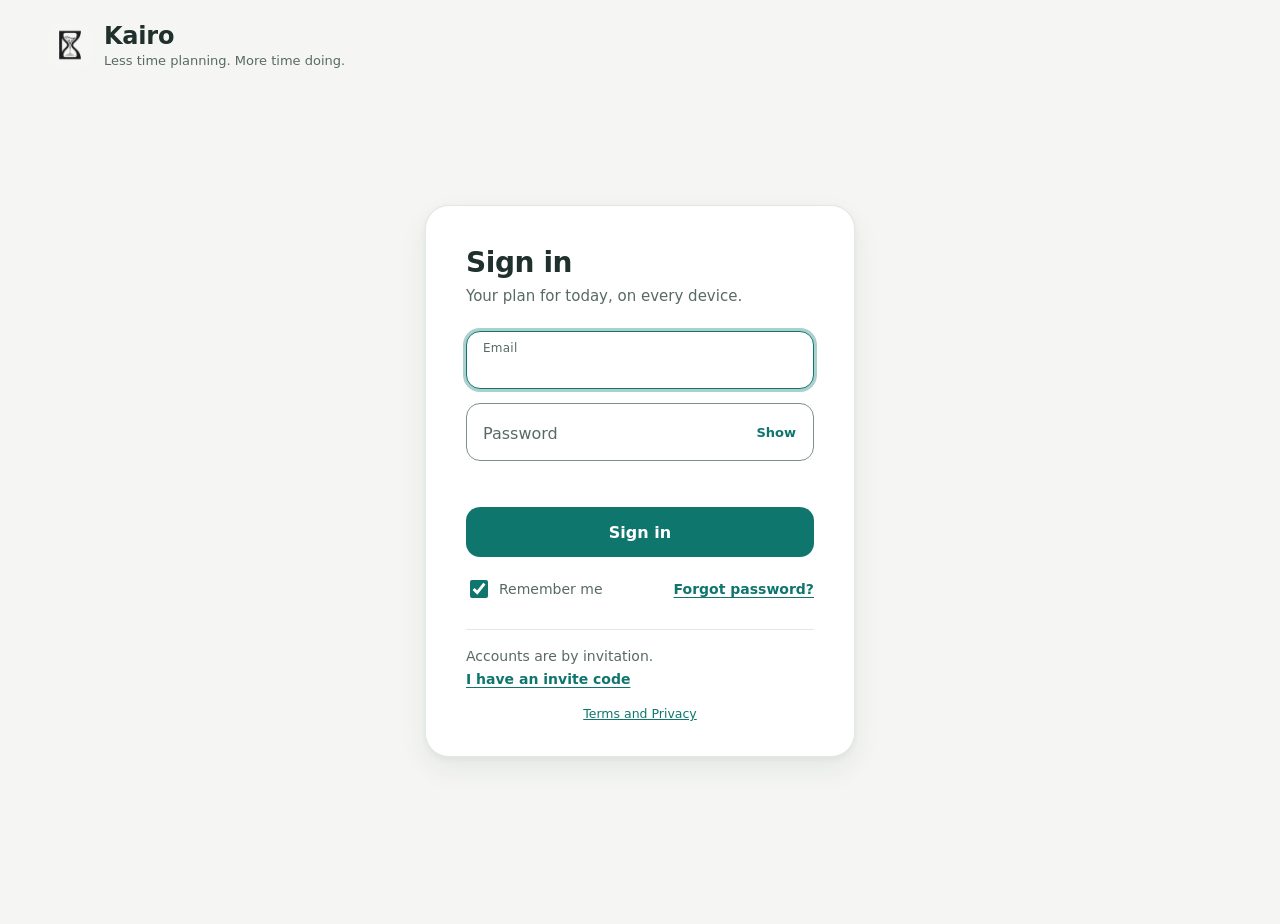
==== commit 628e08fb: "v0.44 alpha: desktop like the mockup - sidebar with sections and spaces, greeting with quick add bes" ====
--- a/index.html
+++ b/index.html
@@ -61,6 +61,8 @@
     <div class="chips" id="clientChips" data-mod="clients"></div>
   </div>
 
+  <aside class="side">
+  <div class="side-brand" aria-hidden="true"><img src="logo.png" alt="" width="34" height="34"><b>Kairo</b></div>
   <div class="tabs" role="tablist">
     <button class="tab" role="tab" id="tabToday" type="button" data-tab="today"><svg class="ti" viewBox="0 0 24 24" fill="none" stroke="currentColor" stroke-width="2" stroke-linecap="round" aria-hidden="true"><circle cx="12" cy="12" r="9"/><path d="M12 7v5l3 2"/></svg><span>Today</span></button>
     <button class="tab" role="tab" id="tabRadar" type="button" data-tab="radar"><svg class="ti" viewBox="0 0 24 24" fill="none" stroke="currentColor" stroke-width="2" stroke-linecap="round" aria-hidden="true"><circle cx="12" cy="12" r="9"/><circle cx="12" cy="12" r="4"/><path d="M12 12l6-6"/></svg><span>Radar</span></button>
@@ -68,10 +70,20 @@
     <button class="tab" role="tab" id="tabCal" type="button" data-tab="calendar"><svg class="ti" viewBox="0 0 24 24" fill="none" stroke="currentColor" stroke-width="2" stroke-linecap="round" stroke-linejoin="round" aria-hidden="true"><rect x="3.5" y="5" width="17" height="15" rx="2"/><path d="M3.5 10h17M8 3v4M16 3v4"/></svg><span>Calendar</span></button>
     <button class="tab" role="tab" id="tabReports" type="button" data-tab="reports"><svg class="ti" viewBox="0 0 24 24" fill="none" stroke="currentColor" stroke-width="2" stroke-linecap="round" aria-hidden="true"><path d="M5 20V10M12 20V4M19 20v-7"/></svg><span>Reports</span></button>
   </div>
+  <div class="side-spaces" id="sideSpaces" role="group" aria-label="Spaces"></div>
+  </aside>
 
   <div id="viewToday">
     <header class="day-head"><span class="eyebrow" id="dayHello"></span><h2 id="dayTitle"></h2><p id="dayMsg" role="status"></p></header>
     <div class="space-chips" id="todaySpaces" role="group" aria-label="Space" hidden></div>
+    <form class="quick-add" id="qaForm" autocomplete="off">
+      <div class="qa-row">
+        <input type="text" id="qaText" maxlength="200" aria-label="Add a task in one line" placeholder="What do you need to do? e.g. “Report Friday 2h”">
+        <button class="btn primary qa-go" type="submit" aria-label="Add task"><svg viewBox="0 0 24 24" width="22" height="22" fill="none" stroke="currentColor" stroke-width="2.6" stroke-linecap="round" aria-hidden="true"><path d="M12 5v14M5 12h14"/></svg></button>
+      </div>
+      <div class="qa-prev fnote" id="qaPrev" hidden></div>
+    </form>
+    <div class="today-top">
     <div class="plan-card hero" data-mod="work">
       <div class="cap-stats" id="capStats"></div>
       <div class="plan-head"><div><b id="capUsed">0h</b> <span id="capOf">of 5h focus time planned</span></div><span id="planDay"></span></div>
@@ -83,19 +95,13 @@
       <div class="setting"><label for="busyToday">Meetings today (hours)</label><input type="number" id="busyToday" min="0" max="12" step="0.5" value="0"><span id="busyNote">Other meetings, taken out of today’s focus time. Events in your Kairo calendar are counted automatically.</span></div>
       </details>
     </div>
-    <form class="quick-add" id="qaForm" autocomplete="off">
-      <div class="qa-row">
-        <input type="text" id="qaText" maxlength="200" aria-label="Add a task in one line" placeholder="What do you need to do? e.g. “Report Friday 2h”">
-        <button class="btn primary qa-go" type="submit" aria-label="Add task"><svg viewBox="0 0 24 24" width="22" height="22" fill="none" stroke="currentColor" stroke-width="2.6" stroke-linecap="round" aria-hidden="true"><path d="M12 5v14M5 12h14"/></svg></button>
-      </div>
-      <div class="qa-prev fnote" id="qaPrev" hidden></div>
-    </form>
+    <div class="now-card" id="nowCard">
+      <div class="now-head"><span class="flabel" id="nowLabel">Up next</span><b id="timeLeft"></b></div>
+      <div id="nextUp"></div>
+    </div>
+    </div>
     <div class="today-grid">
       <div>
-        <div class="now-card" id="nowCard">
-          <div class="now-head"><span class="flabel" id="nowLabel">Up next</span><b id="timeLeft"></b></div>
-          <div id="nextUp"></div>
-        </div>
         <div class="banner emerg" id="emergBanner" hidden></div>
         <section class="group">
           <div class="group-head"><h2 id="planTitle">Today’s plan <span class="count" id="cPlan"></span></h2><div class="gs-card" id="gsCard" hidden></div></div>
@@ -118,6 +124,7 @@
         </section>
       </div>
       <div>
+        <section class="your-day" aria-labelledby="ydTitle"><div class="yd-head"><h2 id="ydTitle">Your day</h2><span id="ydDate"></span></div><div id="yourDay"></div></section>
         <section class="group" id="ahGroup" hidden>
           <h2>After-hours jobs <span class="count" id="cAH"></span></h2>
           <p class="hint">Work scheduled outside your hours. It doesn’t use focus time and stays off the radar.</p>
@@ -248,7 +255,7 @@
       <section class="group" id="g-road">
         <h2>Roadmap <span class="count" id="cRoad"></span></h2>
         <p class="hint">Bars run from the planner’s start-by date to each deadline. Dashed bars are recurring work that will be created; diamonds are bills.</p>
-        <div class="road-box"><div class="road" id="roadmap"></div></div>
+        <div class="road-box" tabindex="0" role="region" aria-label="Roadmap, scrolls sideways"><div class="road" id="roadmap"></div></div>
       </section>
       <section class="group" id="g-daily" data-mod="routine">
         <h2>Recurring <span class="count" id="cDaily"></span></h2>
--- a/app.css
+++ b/app.css
@@ -950,3 +950,52 @@
 .hero .cap-stats .hero-big span{color:inherit;font-size:15px;font-weight:500;opacity:.92}
 @media (prefers-color-scheme: dark){:root:not([data-theme="light"]) .hero .cap-stats .hero-side .hero-lbl{color:var(--muted);opacity:1}}
 :root[data-theme="dark"] .hero .cap-stats .hero-side .hero-lbl{color:var(--muted);opacity:1}
+/* ===== Momentum · layout: phone order, desktop sidebar and two columns ===== */
+.side-brand,.side-spaces{display:none}
+#viewToday:not([hidden]){display:flex;flex-direction:column}
+#viewToday>.day-head{order:1} #todaySpaces{order:2} .today-top{display:contents} #viewToday .plan-card.hero{order:3} #viewToday>.quick-add{order:4} #viewToday .now-card{order:5} #viewToday>.today-grid{order:6}
+.your-day{background:var(--surface);border-radius:var(--r-2xl);padding:20px;box-shadow:var(--sh-1);margin-bottom:24px}
+.yd-head{display:flex;justify-content:space-between;align-items:baseline;margin-bottom:12px}
+.yd-head h2{margin:0;font-size:18px;font-weight:800}
+.yd-head span{font-size:13px;color:var(--muted)}
+#yourDay{display:grid;gap:10px}
+.yd-row{display:grid;grid-template-columns:58px minmax(0,1fr);gap:10px;align-items:start}
+.yd-time{font-size:12px;font-weight:600;color:var(--muted);padding-top:9px;font-variant-numeric:tabular-nums}
+#yourDay .cal-item{border-radius:var(--r-md)}
+@media (min-width:1100px){
+  body{padding-left:236px}
+  .side{position:fixed;left:0;top:0;bottom:0;width:236px;padding:24px 16px;display:flex;flex-direction:column;gap:6px;overflow-y:auto;z-index:11}
+  .side-brand{display:flex;align-items:center;gap:10px;padding:0 10px 22px;font-size:18px;font-weight:800}
+  .side-brand img{border-radius:10px}
+  header.top>div:first-of-type{position:absolute;width:1px;height:1px;overflow:hidden;clip:rect(0 0 0 0);white-space:nowrap}
+  header.top{justify-content:flex-end;margin-bottom:6px}
+  div.tabs{display:flex;flex-direction:column;align-items:stretch;gap:4px;background:none;padding:0;border-radius:0;width:auto;margin:0}
+  .tabs .tab{display:flex;align-items:center;gap:12px;justify-content:flex-start;min-height:46px;padding:10px 14px;border-radius:var(--r-md);font-size:15px;font-weight:600;color:var(--muted)}
+  .tabs .tab .ti{display:block;width:20px;height:20px}
+  .tabs .tab:hover{background:var(--surface);color:var(--ink)}
+  .tabs .tab[aria-selected="true"]{background:var(--ink);color:var(--bg);box-shadow:none}
+  .tabs .tab[aria-selected="true"] .ti{color:var(--mint)}
+  .side-spaces:not([hidden]){display:flex;flex-direction:column;gap:2px;margin-top:18px}
+  .side-lbl{font-size:12px;font-weight:700;color:var(--muted);padding:0 14px 6px}
+  .side-sp{display:flex;align-items:center;gap:10px;border:none;background:none;color:var(--ink);font:600 14px var(--f-body);padding:9px 14px;border-radius:var(--r-md);cursor:pointer;text-align:left}
+  .side-sp i{width:10px;height:10px;border-radius:50%;flex:none}
+  .side-sp:hover{background:var(--surface)}
+  .side-sp[aria-pressed="true"]{background:var(--surface);box-shadow:var(--sh-1)}
+  .side-sp:not(:has(i))::before{content:"";width:10px;height:10px;border-radius:50%;background:conic-gradient(var(--accent),var(--mint),var(--accent))}
+  #todaySpaces{display:none!important}
+  #viewToday:not([hidden]){display:grid;grid-template-columns:minmax(0,1.55fr) minmax(0,1fr);column-gap:24px;grid-template-areas:"head qa" "top right" "left right"}
+  #viewToday>.day-head{grid-area:head;margin-bottom:20px}
+  #viewToday>.quick-add{grid-area:qa;align-self:center;margin-bottom:0}
+  .today-top{grid-area:top;display:grid;grid-template-columns:minmax(0,1fr) minmax(0,1.25fr);gap:16px;align-items:stretch;margin-bottom:24px}
+  #viewToday .plan-card.hero,#viewToday .now-card{margin:0}
+  .hero-big b,.hero .hero-big b{font-size:42px}
+  #viewToday>.today-grid{display:contents}
+  #viewToday>.today-grid>div:first-child{grid-area:left}
+  #viewToday>.today-grid>div:last-child{grid-area:right}
+}
+@media (min-width:1100px){
+  .hero .cap-stats .hero-ring{width:88px;height:88px}
+  :root[data-theme="dark"] .hero .cap-stats{grid-template-columns:88px minmax(0,1fr);gap:14px}
+  .hero-legend li{white-space:nowrap}
+}
+@media (min-width:1100px) and (prefers-color-scheme: dark){:root:not([data-theme="light"]) .hero .cap-stats{grid-template-columns:88px minmax(0,1fr);gap:14px}}
